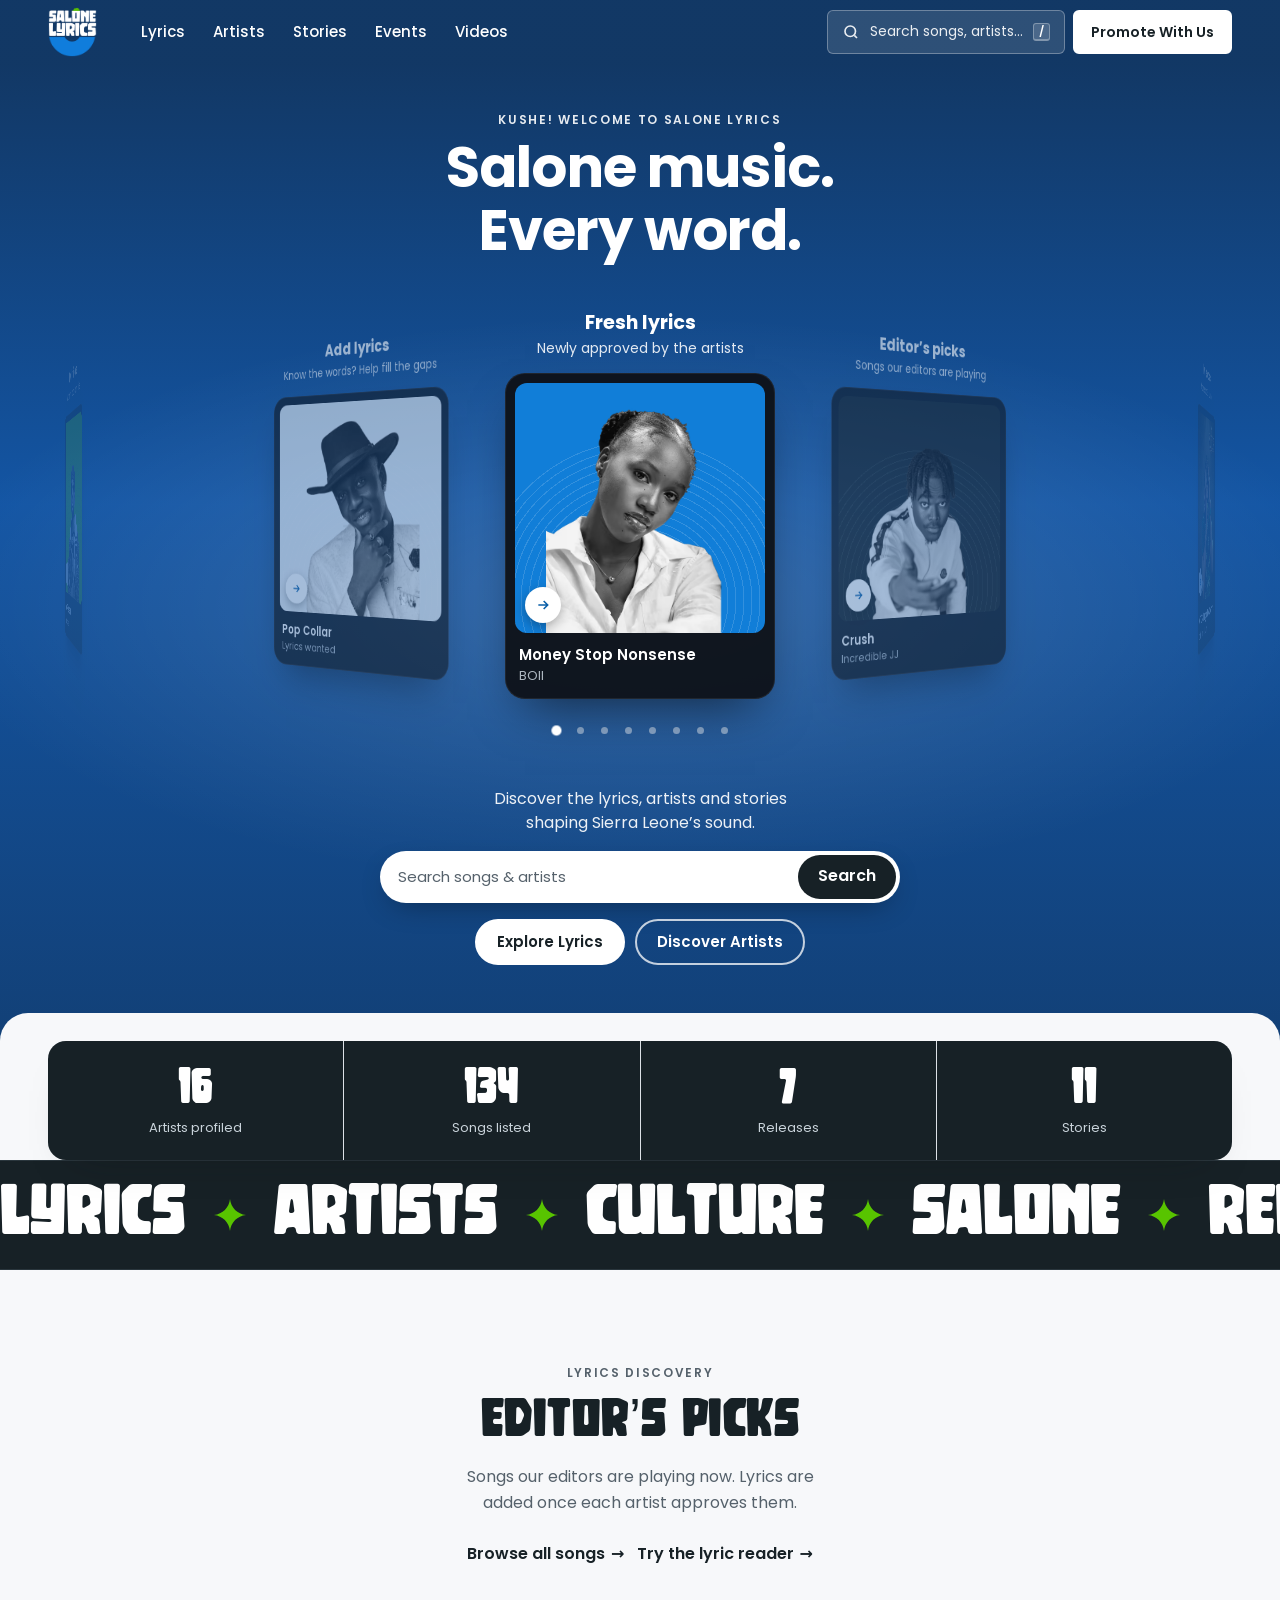
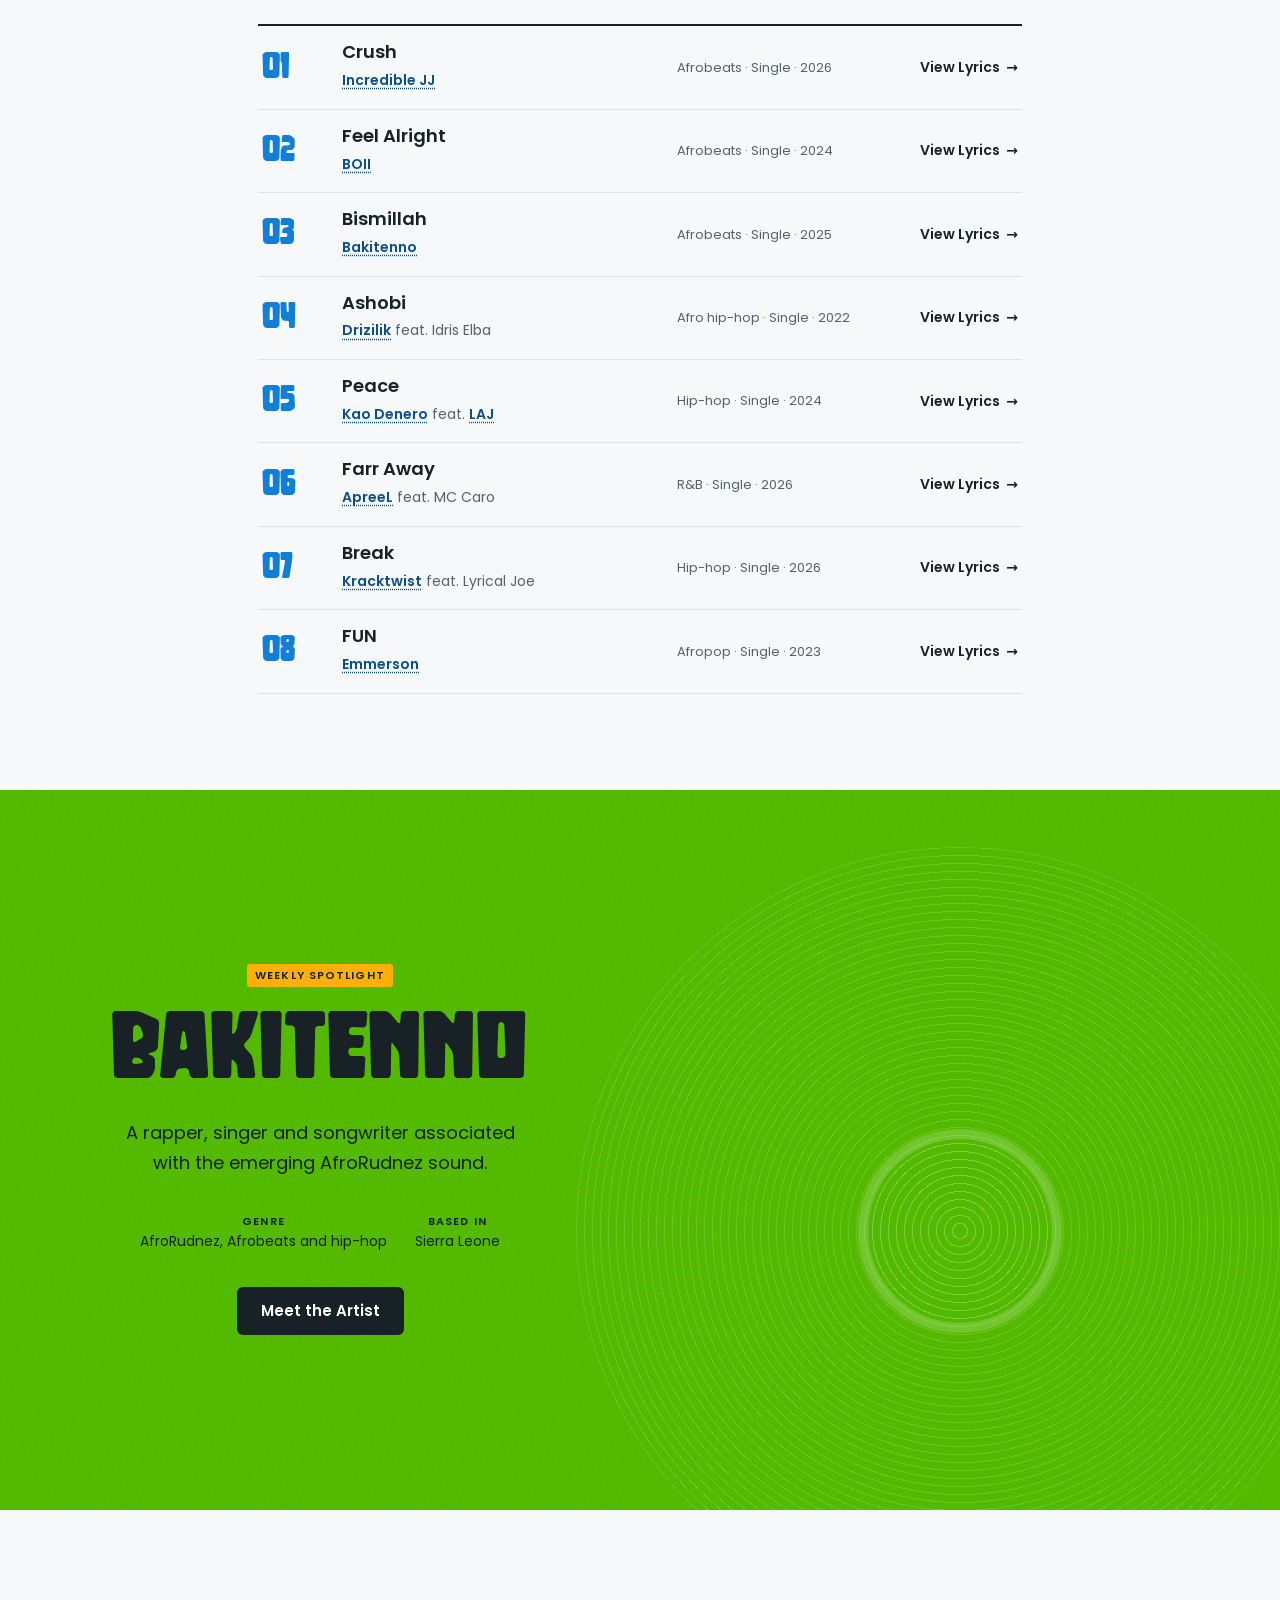
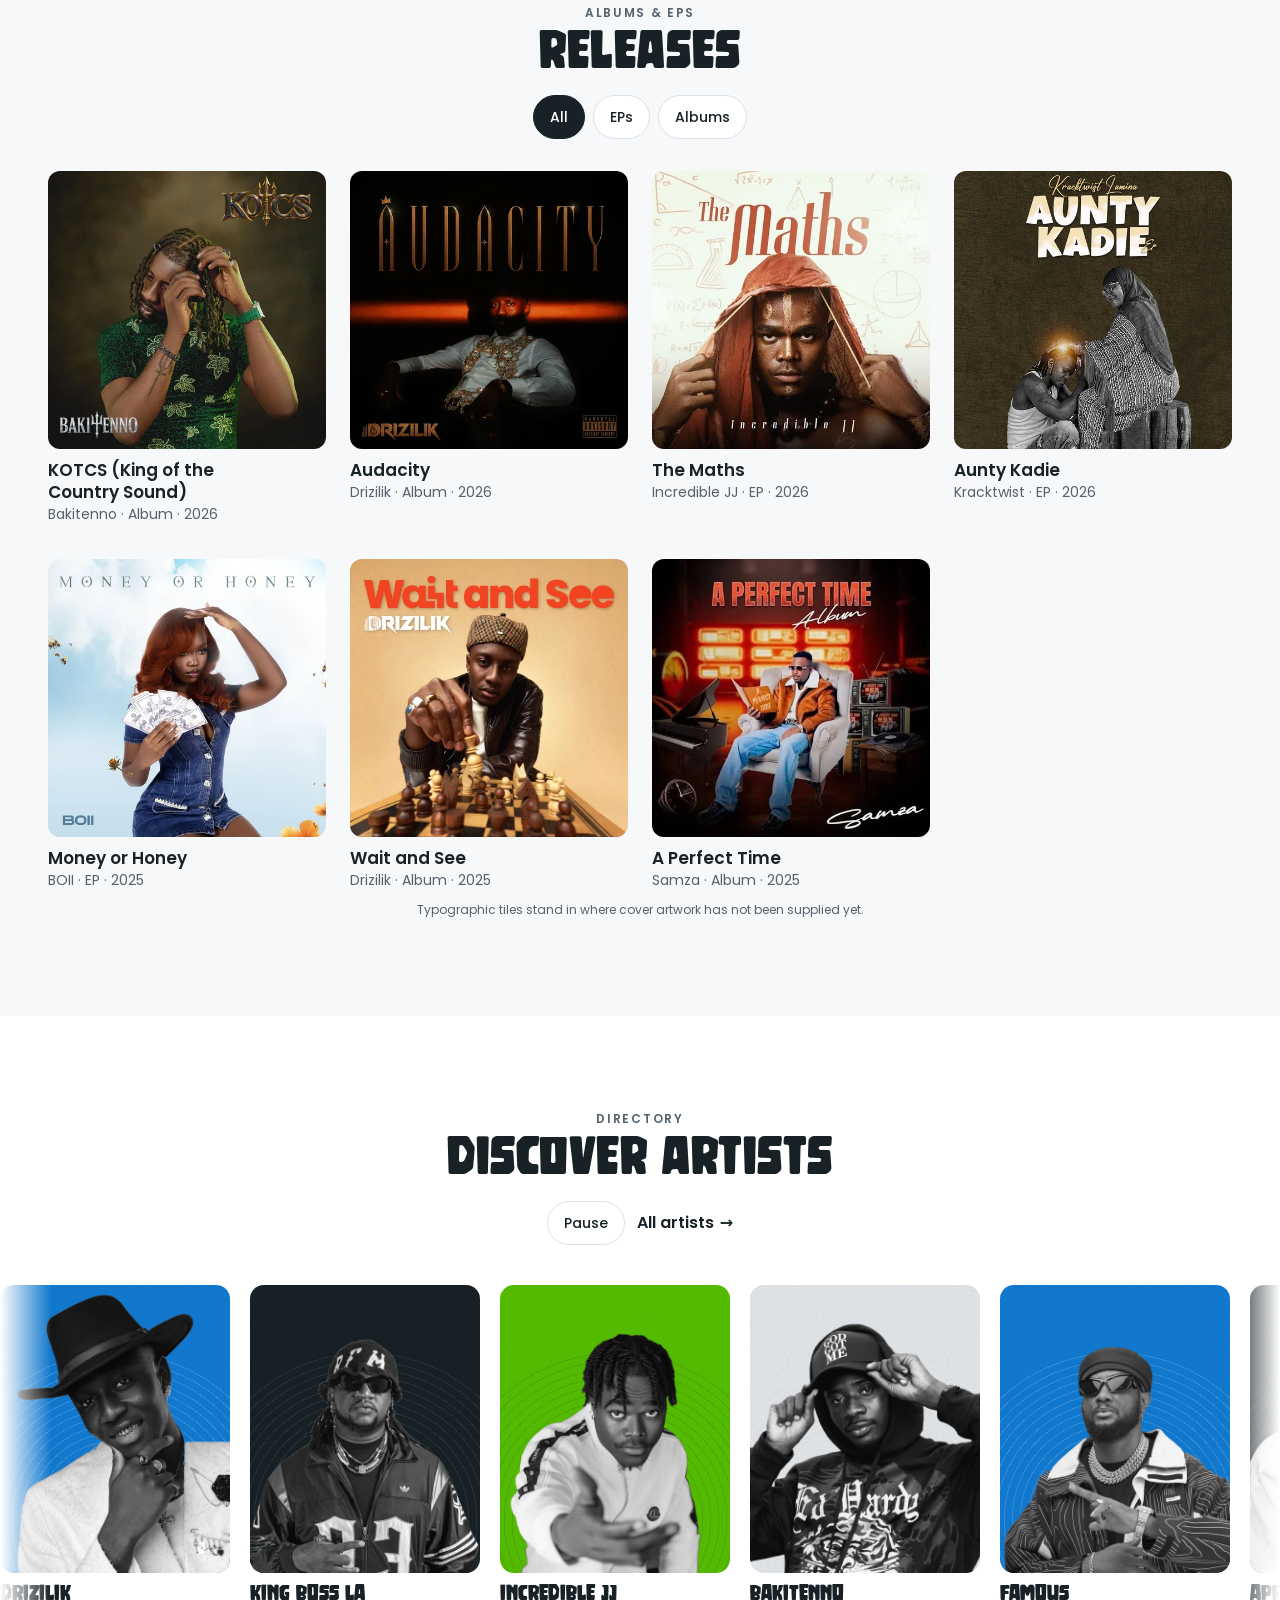
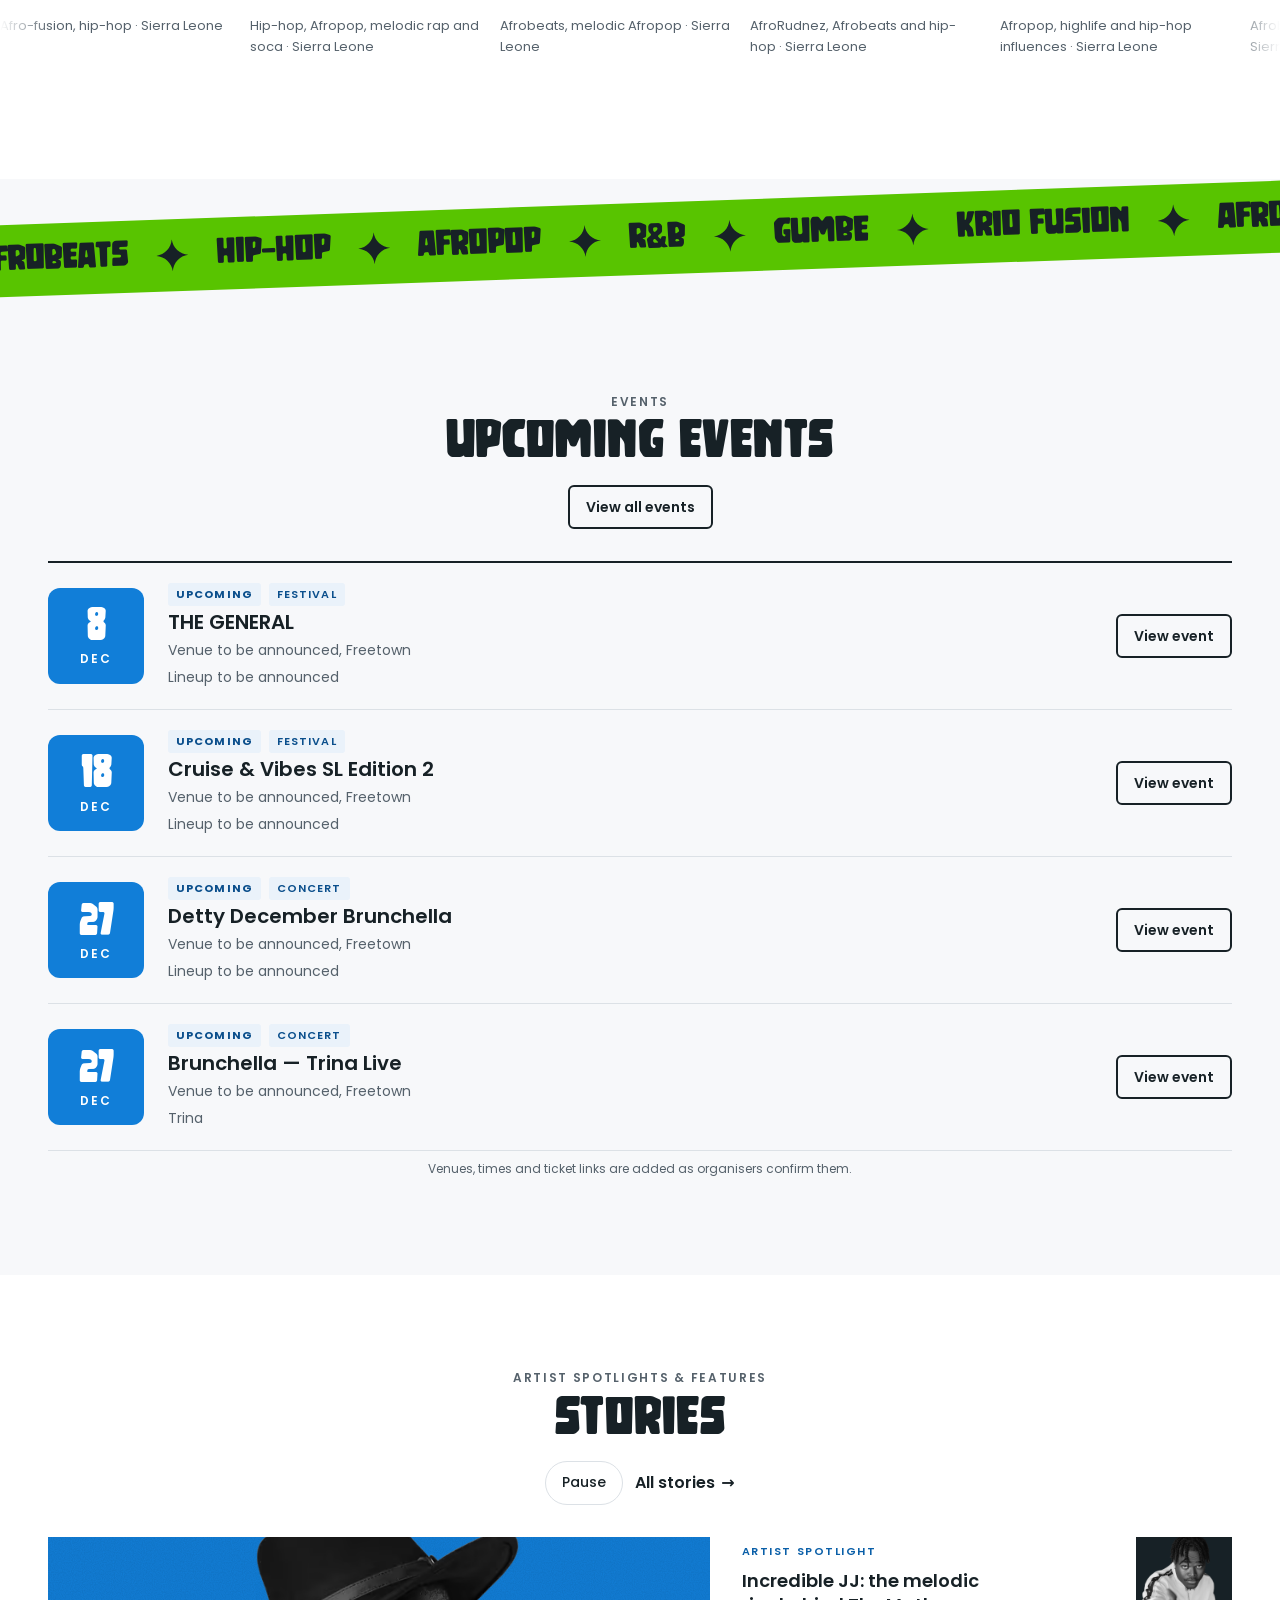
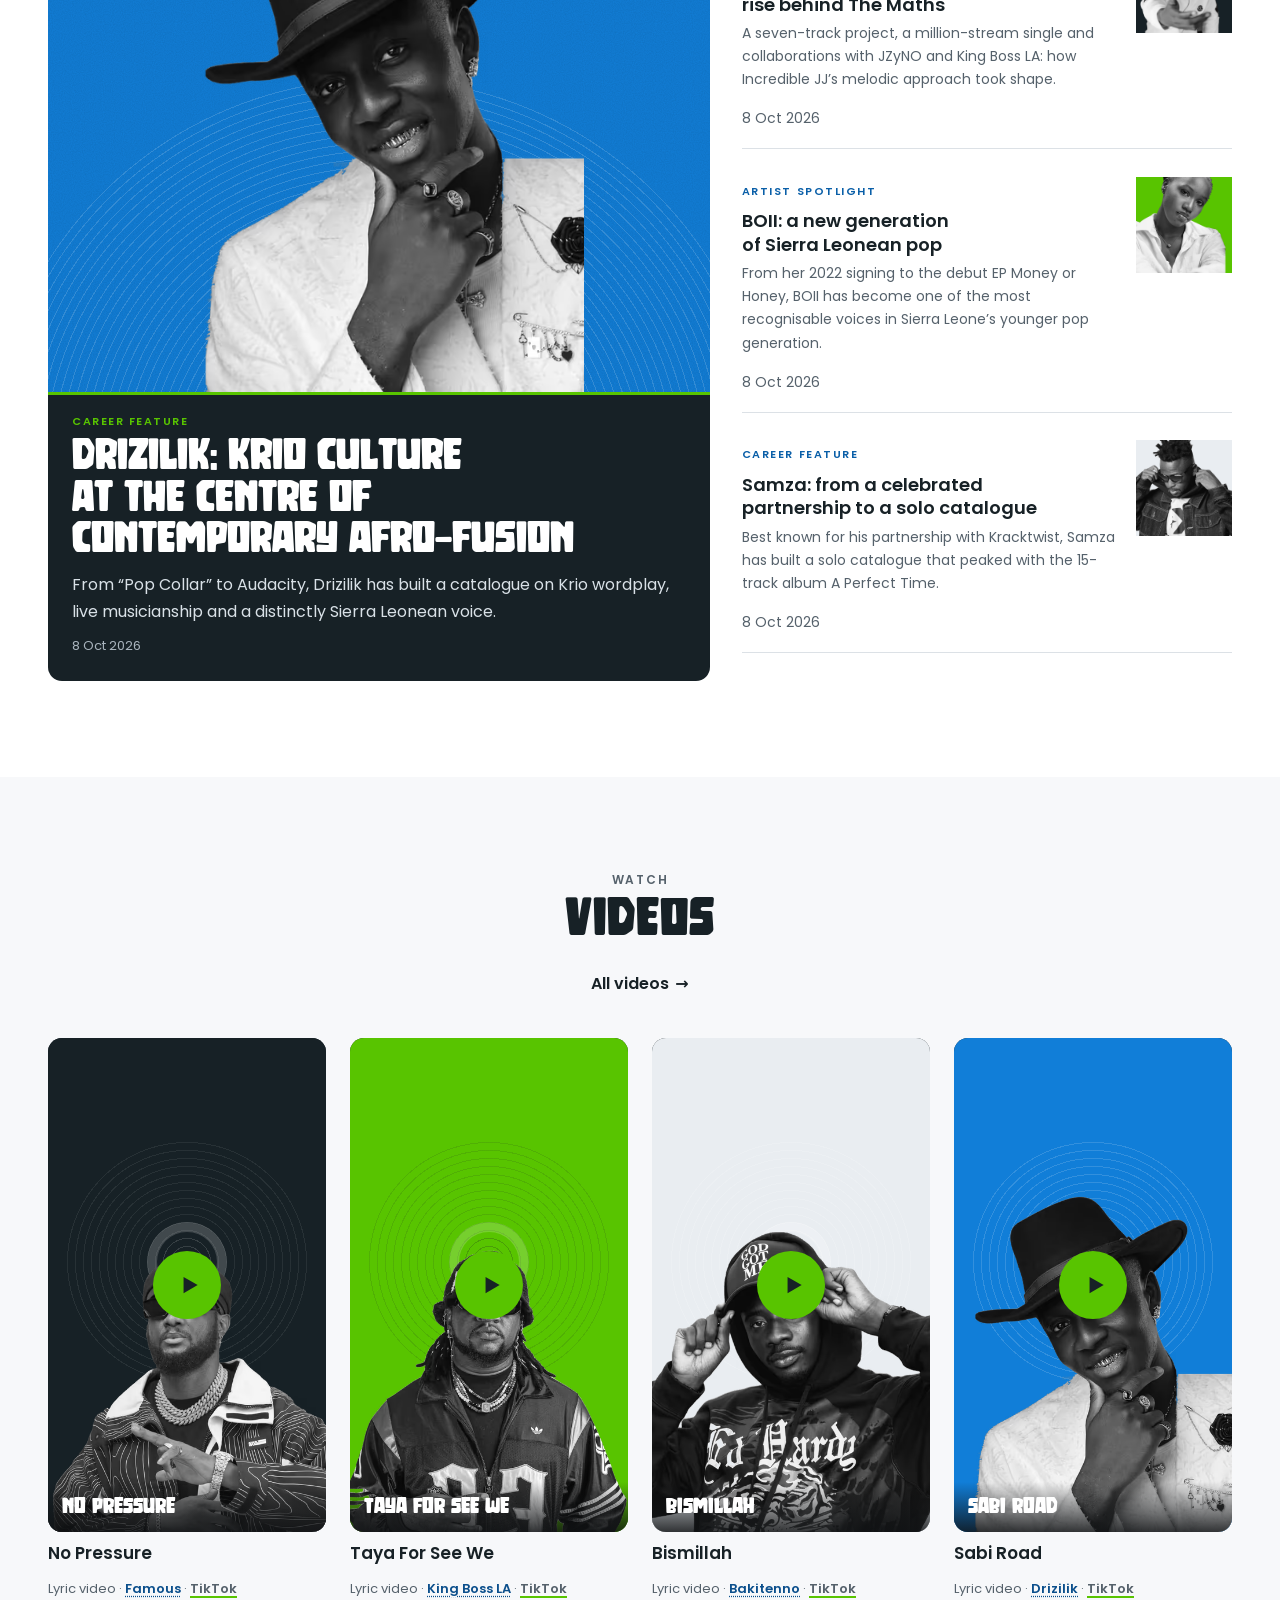
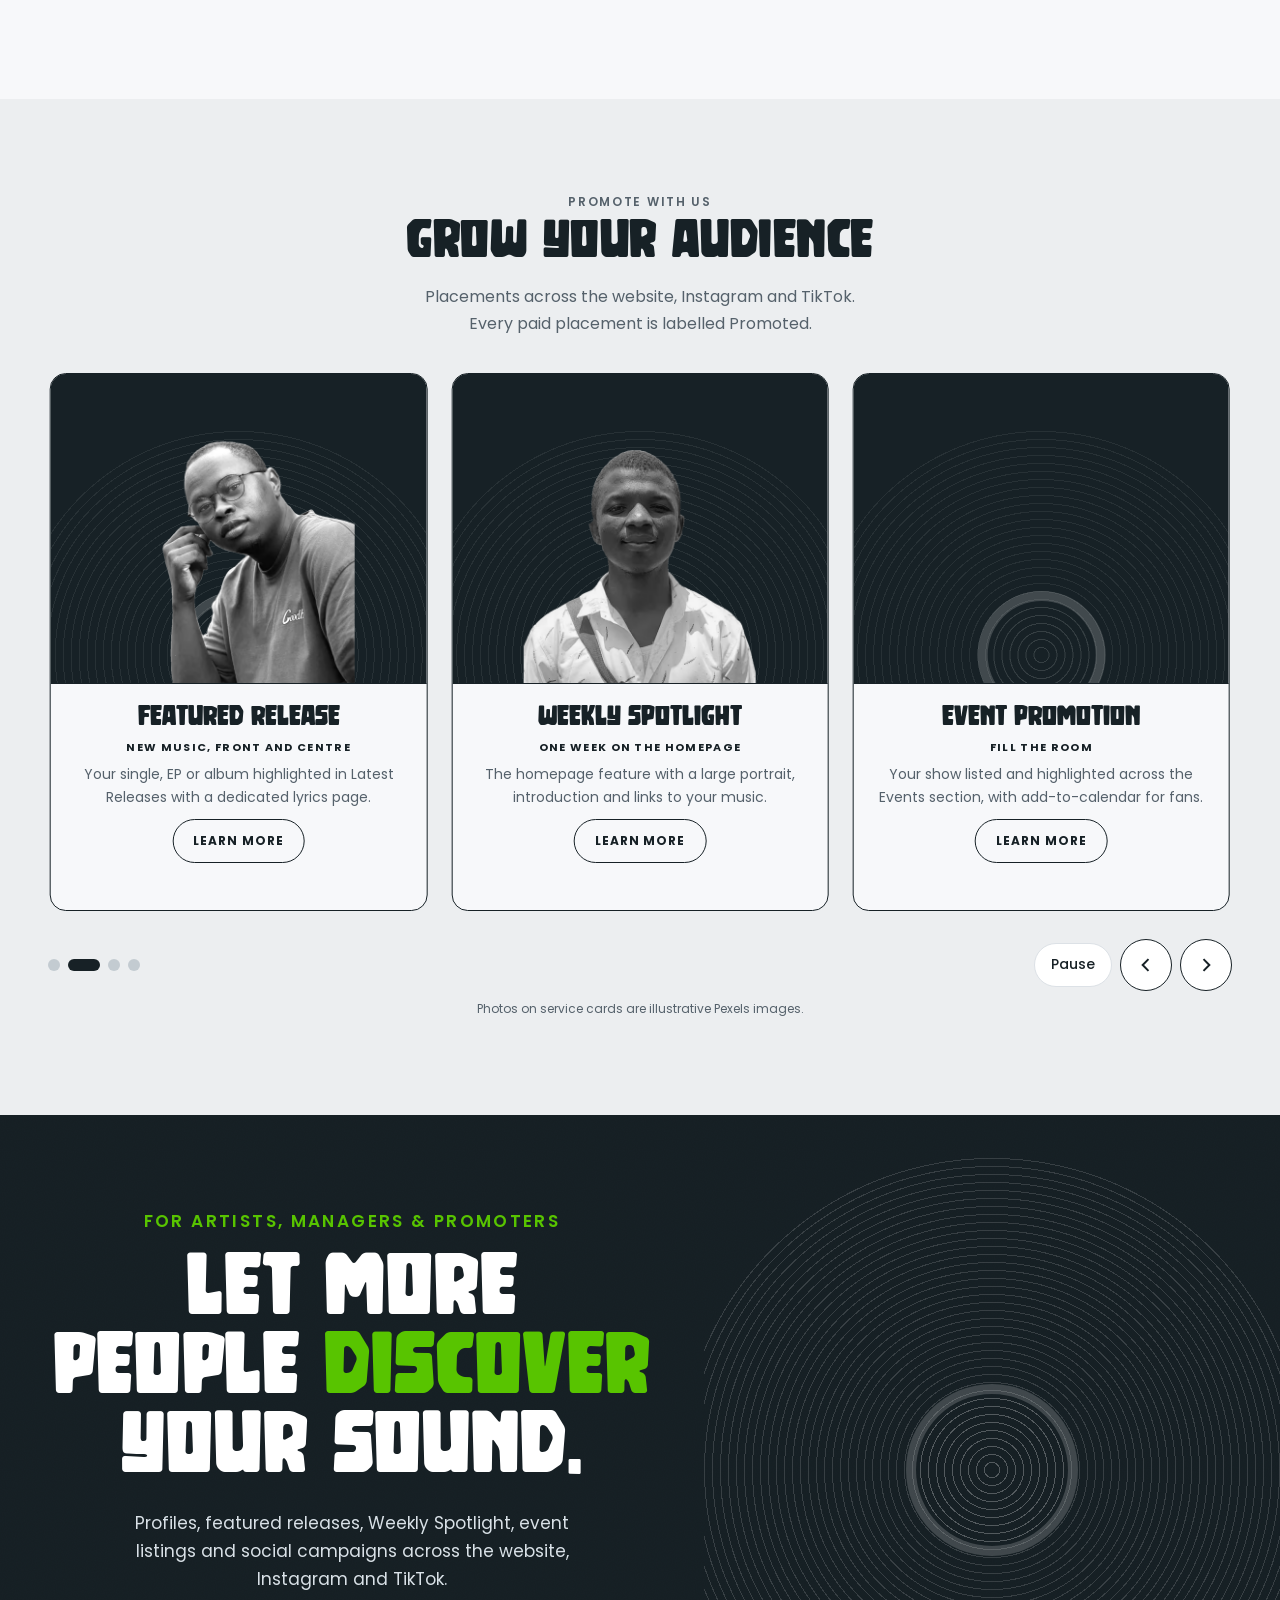
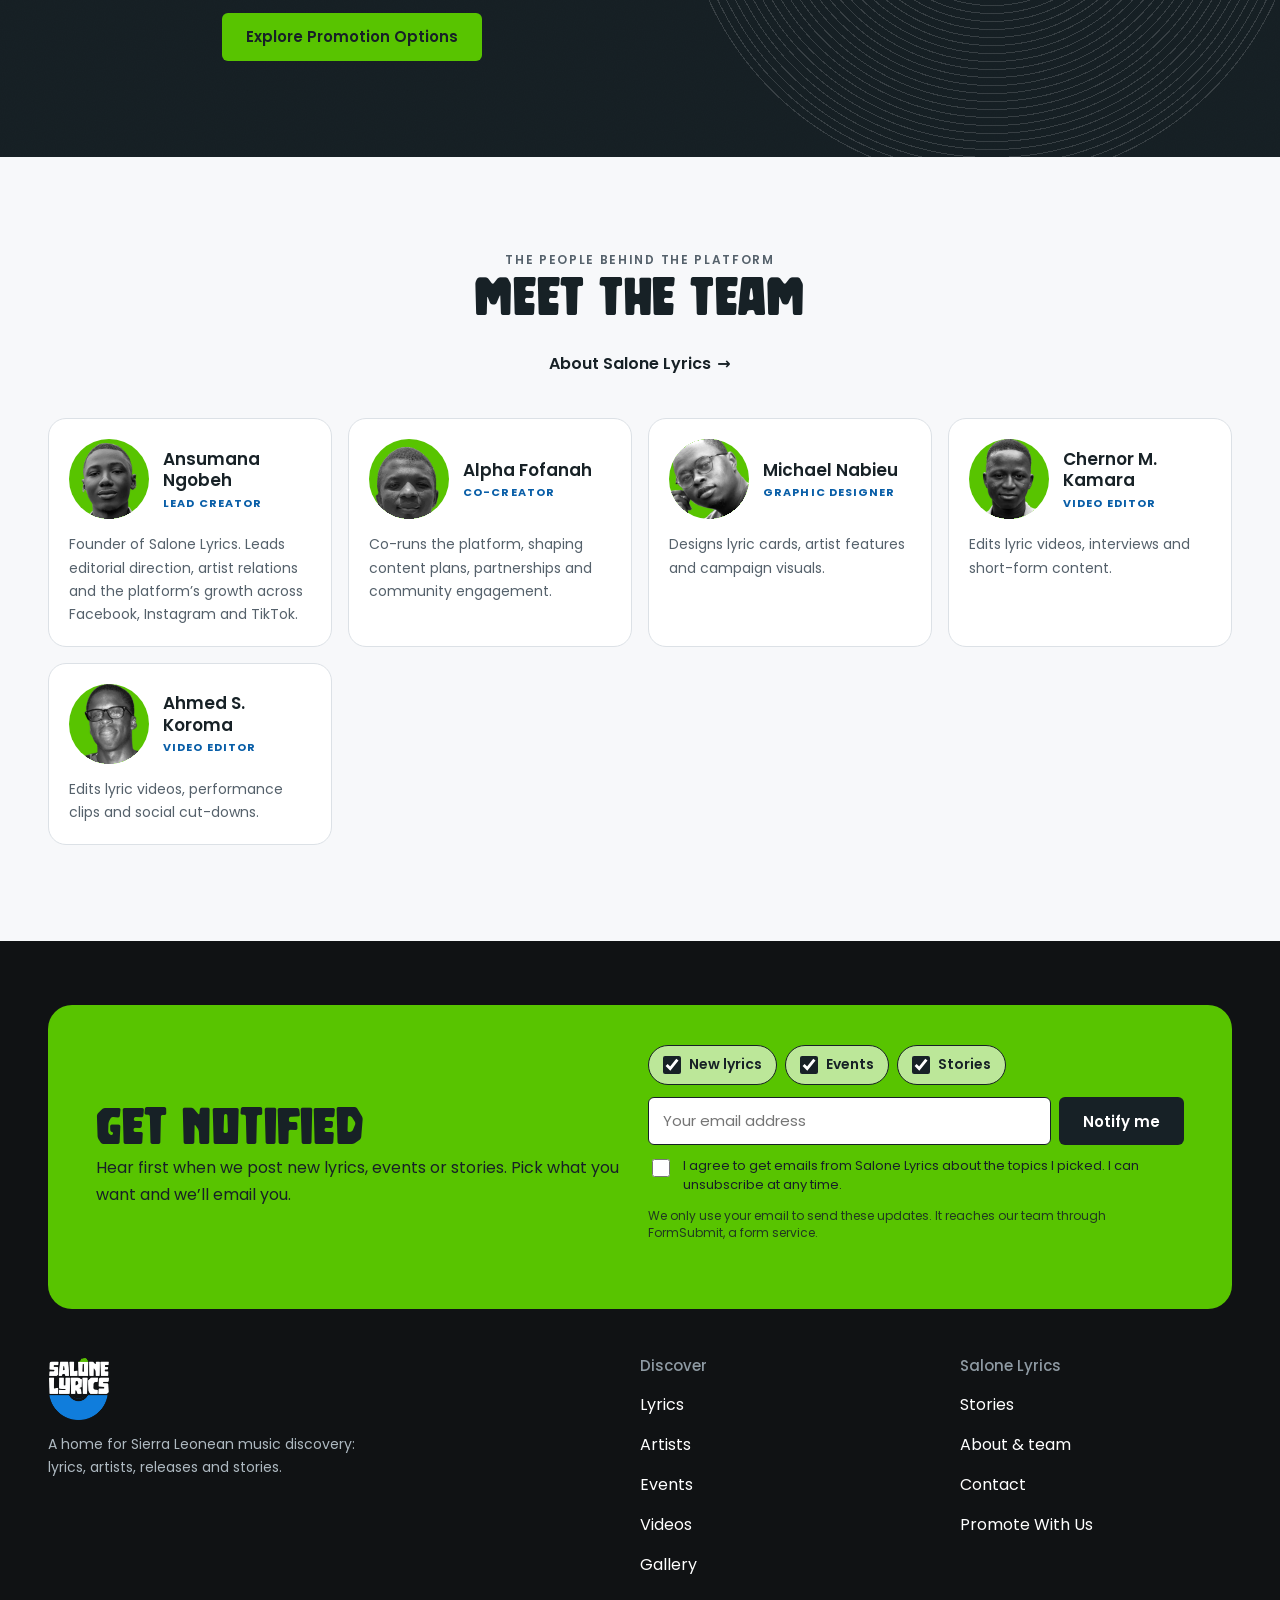
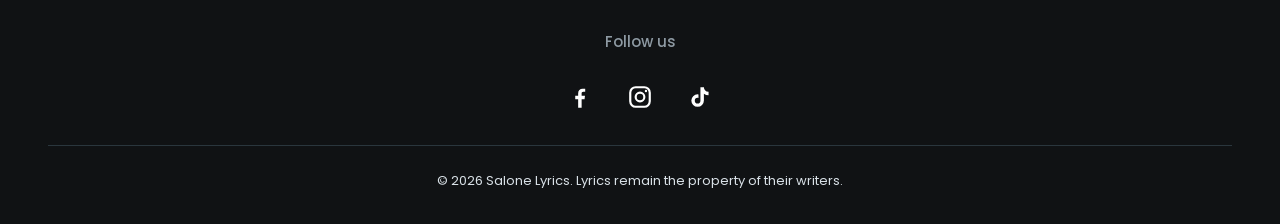
==== index.html @ e84c64c9 "﻿Add Bakitenno's KOTCS album, fix auto-scroll, add notification sign-up - KOTCS (King of the Country" ====
<!doctype html>
<html lang="en">
<head>
<meta charset="utf-8">
<meta name="viewport" content="width=device-width,initial-scale=1,viewport-fit=cover">
<title>Salone Lyrics</title>
<meta name="description" content="Salone Lyrics: lyrics, artists, releases, events and stories from Sierra Leone's music scene.">
<link rel="icon" href="assets/logo/favicon.png">
<link rel="preconnect" href="https://fonts.googleapis.com">
<link rel="preconnect" href="https://fonts.gstatic.com" crossorigin>
<link rel="stylesheet" href="https://fonts.googleapis.com/css2?family=Poppins:ital,wght@0,400;0,500;0,600;0,700;1,400&display=swap">
<style>
@font-face{font-family:"Blackhood";src:url([data-uri]) format("woff2");font-weight:400;font-style:normal;font-display:swap}
/* Layout concept: a music magazine pressed onto vinyl — Blackhood headlines, monochrome cutouts on
   blue / green / charcoal panels with record-groove circles, quiet off-white reading surfaces. */
:root{
  --blue:#117ED8; --blue-deep:#0A5FA8; --blue-ink:#0B4F8C;
  --green:#58C400; --green-deep:#3E8C00;
  --charcoal:#172126; --night:#101214; --ink:#172126;
  --paper:#F7F8FA; --white:#FFFFFF; --amber:#FFB000;
  --line:#DCE1E6; --muted:#55616B; --muted-dark:#A9B4BD; --tint:#EAF2FA;
  --danger:#C42B1C; --ok:#2C7A00;
  --f-display:"Blackhood","Arial Black","Helvetica Neue",Impact,sans-serif;
  --f-body:"Poppins",system-ui,-apple-system,"Segoe UI",Roboto,sans-serif;
  --s1:4px;--s2:8px;--s3:12px;--s4:16px;--s5:24px;--s6:32px;--s7:48px;--s8:64px;--s9:96px;
  --gut:20px; --max:1280px; --radius:6px;
  --ease:cubic-bezier(.2,.7,.2,1); --t:200ms;
  color-scheme:light;
}
@media (min-width:768px){:root{--gut:32px}}
@media (min-width:1024px){:root{--gut:48px}}

*,*::before,*::after{box-sizing:border-box}
html{scroll-behavior:smooth;-webkit-text-size-adjust:100%}
@media (prefers-reduced-motion:reduce){html{scroll-behavior:auto}*,*::before,*::after{transition-duration:1ms!important;animation-duration:1ms!important;animation-iteration-count:1!important}}
body{margin:0;background:var(--paper);color:var(--ink);font:400 16px/1.65 var(--f-body);overflow-x:hidden}
body.locked{overflow:hidden}
img{max-width:100%;display:block}
a{color:inherit}
button,input,select,textarea{font:inherit;color:inherit}
:focus-visible{outline:3px solid var(--amber);outline-offset:2px;border-radius:2px}
.skip{position:absolute;left:-999px;top:8px;z-index:200;background:var(--charcoal);color:#fff;padding:12px 16px}
.skip:focus{left:8px}
.sr{position:absolute!important;width:1px;height:1px;overflow:hidden;clip:rect(0 0 0 0);white-space:nowrap}
.wrap{max-width:var(--max);margin-inline:auto;padding-inline:var(--gut)}
.display{font-family:var(--f-display);font-weight:400;font-synthesis:none;letter-spacing:.01em;line-height:.95;text-transform:uppercase;text-wrap:balance;margin:0}
h1,h2,h3,h4{margin:0;text-wrap:balance}
p{margin:0}
.eyebrow{font:600 12px/1.2 var(--f-body);letter-spacing:.14em;text-transform:uppercase}
.muted{color:var(--muted)}
.tnum{font-variant-numeric:tabular-nums}

/* ---------- Buttons ---------- */
.btn{display:inline-flex;align-items:center;justify-content:center;gap:8px;min-height:48px;padding:12px 22px;border-radius:var(--radius);border:2px solid transparent;font:600 15px/1 var(--f-body);text-decoration:none;cursor:pointer;transition:background var(--t) var(--ease),color var(--t) var(--ease),transform var(--t) var(--ease),border-color var(--t);white-space:nowrap}
.btn:hover{transform:translateY(-2px)}
.btn:active{transform:none}
.btn-primary{background:var(--charcoal);color:#fff}
.btn-primary:hover{background:var(--blue-deep)}
.btn-blue{background:var(--blue-deep);color:#fff}
.btn-blue:hover{background:var(--charcoal)}
.btn-green{background:var(--green);color:var(--charcoal)}
.btn-green:hover{background:#6BDA0C}
.btn-ghost{border-color:currentColor;background:transparent}
.btn-ghost:hover{background:var(--charcoal);color:#fff;border-color:var(--charcoal)}
.on-dark .btn-ghost:hover{background:#fff;color:var(--charcoal);border-color:#fff}
.btn-sm{min-height:44px;padding:8px 16px;font-size:14px}
.btn[disabled],.btn[aria-disabled="true"]{opacity:.5;cursor:not-allowed;transform:none}
.link{font-weight:600;text-decoration:underline;text-underline-offset:3px;text-decoration-thickness:2px;text-decoration-color:var(--green)}
.link:hover{text-decoration-color:currentColor}
.arrow-link{display:inline-flex;align-items:center;gap:6px;font-weight:600;text-decoration:none;min-height:44px}
.arrow-link::after{content:"\2192";transition:transform var(--t) var(--ease)}
.arrow-link:hover::after{transform:translateX(4px)}

/* ---------- Badges ---------- */
.tag{display:inline-flex;align-items:center;gap:6px;font:600 11px/1 var(--f-body);letter-spacing:.1em;text-transform:uppercase;padding:6px 8px;border-radius:3px;background:var(--tint);color:var(--blue-ink)}
.tag-example{background:transparent;border:1px dashed currentColor;color:var(--muted)}
.on-dark .tag-example{color:var(--muted-dark)}
.tag-promoted{background:var(--amber);color:var(--charcoal)}
.tag-amber{background:var(--amber);color:var(--charcoal)}
.tag-green{background:var(--green);color:var(--charcoal)}
.status{display:inline-flex;font:700 11px/1 var(--f-body);letter-spacing:.1em;text-transform:uppercase;padding:6px 8px;border-radius:3px}
.status-upcoming{background:var(--tint);color:var(--blue-ink)}
.status-sold-out{background:var(--charcoal);color:#fff}
.status-postponed{background:var(--amber);color:var(--charcoal)}
.status-cancelled{background:#FBE3E0;color:var(--danger);text-decoration:line-through}
.status-completed{background:var(--line);color:var(--muted)}

/* ---------- Demo notice ---------- */
.demo-bar{background:var(--night);color:#D9E1E7;font-size:13px;line-height:1.4}
.demo-bar .wrap{display:flex;gap:12px;align-items:center;justify-content:space-between;padding-block:8px}
.demo-bar a{color:#fff}
.demo-bar nav{display:none;gap:20px}
.demo-bar nav a{text-decoration:none;font-weight:500}
.demo-bar nav a:hover{text-decoration:underline}
@media (min-width:1024px){.demo-bar nav{display:flex}}

/* ---------- Header ---------- */
.site-header{position:sticky;top:env(safe-area-inset-top,0px);z-index:50;background:var(--paper);border-bottom:1px solid transparent;transition:border-color var(--t),box-shadow var(--t)}
.site-header.scrolled{border-bottom-color:var(--line);box-shadow:0 6px 20px -16px rgba(16,18,20,.5)}
.hdr{display:flex;align-items:center;gap:16px;height:64px}
.brand{display:flex;align-items:center;text-decoration:none;flex:none}
.brand img{height:50px;width:auto}
.mainnav{display:none;margin-left:16px}
.mainnav ul{display:flex;gap:4px;list-style:none;margin:0;padding:0}
.mainnav a{display:flex;align-items:center;min-height:44px;padding:0 12px;font-weight:500;font-size:15px;text-decoration:none;border-radius:4px;position:relative}
.mainnav a::after{content:"";position:absolute;left:12px;right:12px;bottom:6px;height:3px;background:var(--green);transform:scaleX(0);transform-origin:left;transition:transform var(--t) var(--ease)}
.mainnav a:hover::after,.mainnav a[aria-current="page"]::after{transform:scaleX(1)}
.hdr-actions{margin-left:auto;display:flex;align-items:center;gap:8px}
.icon-btn{width:48px;height:48px;display:inline-grid;place-items:center;border-radius:var(--radius);border:0;background:transparent;cursor:pointer;transition:background var(--t)}
.icon-btn:hover{background:var(--tint)}
.icon-btn svg{width:22px;height:22px}
.search-trigger{display:none;align-items:center;gap:10px;height:44px;padding:0 14px;border:1.5px solid var(--line);border-radius:var(--radius);background:#fff;color:var(--muted);cursor:pointer;font-size:14px;min-width:220px;transition:border-color var(--t)}
.search-trigger:hover{border-color:var(--charcoal)}
.search-trigger svg{width:18px;height:18px}
.promote-btn{display:none}
@media (min-width:1100px){.mainnav{display:block}.menu-btn{display:none}.search-trigger{display:inline-flex}.search-icon{display:none}.promote-btn{display:inline-flex}}
@media (min-width:600px) and (max-width:1099px){.promote-btn{display:inline-flex}}

/* ---------- Drawer ---------- */
.drawer{position:fixed;inset:0;z-index:100;display:flex;justify-content:flex-end}
.drawer[hidden]{display:none}
.drawer-scrim{position:absolute;inset:0;background:rgba(16,18,20,.6);animation:fade var(--t) var(--ease)}
.drawer-panel{position:relative;width:min(380px,92vw);height:100%;background:var(--charcoal);color:#fff;padding:calc(env(safe-area-inset-top,0px) + 16px) 24px calc(env(safe-area-inset-bottom,0px) + 24px);overflow-y:auto;display:flex;flex-direction:column;gap:24px;animation:slidein 220ms var(--ease)}
.drawer-top{display:flex;justify-content:space-between;align-items:center}
.drawer-top img{height:56px;width:auto}
.drawer .icon-btn{color:#fff}
.drawer .icon-btn:hover{background:rgba(255,255,255,.1)}
.drawer-nav{list-style:none;margin:0;padding:0;display:grid}
.drawer-nav a{display:flex;align-items:center;justify-content:space-between;min-height:56px;font:400 30px/1 var(--f-display);text-transform:uppercase;text-decoration:none;border-bottom:1px solid rgba(255,255,255,.12)}
.drawer-nav a:hover{color:var(--green)}
.drawer-sec{display:flex;flex-wrap:wrap;gap:4px 20px}
.drawer-sec a{min-height:44px;display:inline-flex;align-items:center;color:#D9E1E7;text-decoration:none}
@keyframes slidein{from{transform:translateX(24px);opacity:.4}to{transform:none;opacity:1}}
@keyframes fade{from{opacity:0}to{opacity:1}}

/* ---------- Cutout imagery ---------- */
.panel{position:relative;overflow:hidden;isolation:isolate}
.panel-blue{background:var(--blue)}
.panel-green{background:var(--green)}
.panel-charcoal{background:var(--charcoal)}
.panel-paper{background:#E9EDF1}
.grain::before{content:"";position:absolute;inset:0;z-index:-1;opacity:.18;mix-blend-mode:multiply;background-image:url("data:image/svg+xml,%3Csvg xmlns='http://www.w3.org/2000/svg' width='160' height='160'%3E%3Cfilter id='n'%3E%3CfeTurbulence type='fractalNoise' baseFrequency='.9' numOctaves='2' stitchTiles='stitch'/%3E%3CfeColorMatrix values='0 0 0 0 0 0 0 0 0 0 0 0 0 0 0 0 0 0 .55 0'/%3E%3C/filter%3E%3Crect width='100%25' height='100%25' filter='url(%23n)'/%3E%3C/svg%3E")}
.grooves{position:absolute;z-index:-1;aspect-ratio:1;border-radius:50%;background:repeating-radial-gradient(circle at center,rgba(255,255,255,.0) 0 7px,rgba(255,255,255,.14) 7px 8px);}
.grooves::after{content:"";position:absolute;inset:38%;border-radius:50%;background:inherit;box-shadow:0 0 0 10px rgba(255,255,255,.18)}
.panel-charcoal .grooves{background:repeating-radial-gradient(circle at center,transparent 0 7px,rgba(255,255,255,.07) 7px 8px)}
.panel-green .grooves{background:repeating-radial-gradient(circle at center,transparent 0 7px,rgba(23,33,38,.12) 7px 8px)}
.cut{position:relative;width:100%;height:auto}
.cut-shadow{filter:drop-shadow(10px 10px 0 rgba(16,18,20,.22))}
.cut-outline{filter:drop-shadow(0 0 0 #fff) drop-shadow(3px 0 0 var(--green)) drop-shadow(-3px 0 0 var(--green)) drop-shadow(0 3px 0 var(--green)) drop-shadow(0 -3px 0 var(--green))}
.credit{font-size:11px;line-height:1.3;color:var(--muted)}
.credit a{color:inherit}
.on-dark .credit{color:var(--muted-dark)}

/* type tile (no photo) */
.ttile{position:relative;display:flex;flex-direction:column;justify-content:space-between;aspect-ratio:1;padding:16px;overflow:hidden;isolation:isolate;max-width:100%}
.ttile .display{font-size:clamp(22px,3.2vw,34px);line-height:.92;word-break:break-word}
.ttile .meta{font:600 11px/1.2 var(--f-body);letter-spacing:.12em;text-transform:uppercase}
.ttile .disc{position:absolute;right:-30%;bottom:-30%;width:85%;aspect-ratio:1;border-radius:50%;z-index:-1;background:repeating-radial-gradient(circle,transparent 0 6px,rgba(0,0,0,.12) 6px 7px)}
.ttile.blue{background:var(--blue);color:#fff}
.ttile.green{background:var(--green);color:var(--charcoal)}
.ttile.charcoal{background:var(--charcoal);color:#fff}
.ttile.charcoal .disc,.ttile.blue .disc{background:repeating-radial-gradient(circle,transparent 0 6px,rgba(255,255,255,.12) 6px 7px)}
.ttile.amber{background:var(--amber);color:var(--charcoal)}

/* ---------- Sections ---------- */
.section{padding-block:var(--s8)}
@media (min-width:1024px){.section{padding-block:var(--s9)}}
.sec-head{display:flex;flex-wrap:wrap;align-items:flex-end;justify-content:space-between;gap:16px 24px;margin-bottom:var(--s6)}
.sec-title{font-size:clamp(30px,5.2vw,54px)}
.sec-head p{max-width:46ch}

/* ---------- Hero ---------- */
.hero{display:grid;grid-template-columns:minmax(0,1fr);background:var(--paper)}
.hero>*{min-width:0}
.hero-copy{padding:var(--s6) var(--gut) var(--s7);display:flex;flex-direction:column;gap:20px;justify-content:center}
.hero h1{font-size:clamp(40px,12.6vw,108px);line-height:.9}
.hero h1 span{display:block}
.hero h1 .accent{color:var(--blue)}
.hero-lede{font-size:18px;max-width:34ch}
.hero-actions{display:flex;flex-wrap:wrap;gap:12px}
.hero-search{display:flex;max-width:520px;border:2px solid var(--charcoal);border-radius:var(--radius);background:#fff;overflow:hidden}
.hero-search input{flex:1;min-width:0;border:0;padding:0 16px;height:52px;background:transparent;font-size:15px}
.hero-search input:focus{outline:none}
.hero-search:focus-within{outline:3px solid var(--amber);outline-offset:2px}
.hero-search button{border:0;background:var(--charcoal);color:#fff;padding:0 18px;font-weight:600;cursor:pointer}
.hero-art{min-height:420px;display:flex;align-items:flex-end;justify-content:center}
.hero-art .grooves{width:115%;left:-5%;bottom:-48%}
.hero-art picture{width:min(78%,520px);margin-top:32px}
.hero-art .credit{position:absolute;right:12px;bottom:10px;color:rgba(255,255,255,.85);background:rgba(16,18,20,.55);padding:4px 8px;border-radius:3px}
.hero-art .credit a{color:#fff}
.hero-sticker{position:absolute;left:16px;bottom:48px;background:var(--green);color:var(--charcoal);font:400 18px/1 var(--f-display);text-transform:uppercase;padding:10px 12px;transform:rotate(-4deg)}
@media (min-width:900px){
  .hero{grid-template-columns:minmax(0,1.05fr) minmax(0,.95fr);min-height:620px}
  .hero-copy{padding:var(--s8) var(--s7) var(--s8) max(var(--gut),calc((100vw - var(--max))/2 + var(--gut)))}
  .hero-art{min-height:0}
  .hero-art picture{width:min(86%,560px)}
}

/* ---------- Ticker ---------- */
.strip{background:var(--charcoal);color:#fff;overflow:hidden}
.strip .wrap{display:flex;gap:28px;align-items:center;min-height:56px;flex-wrap:wrap;padding-block:12px}
.strip strong{font:400 20px/1 var(--f-display);text-transform:uppercase;color:var(--green)}
.strip span{font-size:14px;color:#D9E1E7}

/* ---------- Numbered song list ---------- */
.songlist{list-style:none;margin:0;padding:0;border-top:2px solid var(--charcoal)}
.songlist li{border-bottom:1px solid var(--line)}
.songrow{display:grid;grid-template-columns:48px minmax(0,1fr) auto;align-items:center;gap:12px 16px;padding:14px 4px;text-decoration:none;transition:background var(--t)}
a.songrow:hover{background:#fff}
.songrow .num{font:400 30px/1 var(--f-display);color:var(--blue)}
.songrow .t{font-weight:600;font-size:18px;line-height:1.25}
.songrow .a{font-size:14px;color:var(--muted)}
.songrow .meta{display:none;font-size:13px;color:var(--muted)}
.songrow .go{font-size:14px;font-weight:600;display:inline-flex;align-items:center;gap:6px;white-space:nowrap}
.songrow .go::after{content:"\2192";transition:transform var(--t)}
a.songrow:hover .go::after{transform:translateX(4px)}
@media (min-width:768px){.songrow{grid-template-columns:64px minmax(0,1.4fr) minmax(0,1fr) auto}.songrow .meta{display:block}.songrow .num{font-size:38px}}
.picks-grid{display:grid;gap:var(--s6)}
@media (min-width:1024px){.picks-grid{grid-template-columns:minmax(0,1fr) minmax(0,1fr);gap:var(--s7)}}

/* ---------- Spotlight ---------- */
.spotlight{display:grid;background:var(--green);color:var(--charcoal);overflow:hidden;position:relative;isolation:isolate}
.spot-art{position:relative;min-height:380px;display:flex;align-items:flex-end;justify-content:center;isolation:isolate}
.spot-art .grooves{width:120%;left:-10%;top:8%}
.spot-art picture{width:min(88%,560px)}
.spot-copy{padding:var(--s7) var(--gut);display:flex;flex-direction:column;gap:20px;justify-content:center}
.spot-name{font-size:clamp(44px,8vw,96px)}
.spot-label{display:flex;flex-wrap:wrap;gap:8px}
.spot-copy .lede{font-size:18px;max-width:38ch}
.spot-facts{display:flex;flex-wrap:wrap;gap:8px 28px;font-size:14px}
.spot-facts dt{font-weight:600;text-transform:uppercase;letter-spacing:.1em;font-size:11px}
.spot-facts dd{margin:0}
@media (min-width:900px){.spotlight{grid-template-columns:minmax(0,1fr) minmax(0,1fr)}.spot-art{order:2;min-height:560px}.spot-copy{padding:var(--s8) var(--s7) var(--s8) max(var(--gut),calc((100vw - var(--max))/2 + var(--gut)))}}

/* ---------- Filters / chips ---------- */
.chips{display:flex;flex-wrap:wrap;gap:8px}
.chip{min-height:44px;padding:0 16px;border-radius:999px;border:1.5px solid var(--line);background:#fff;font-weight:500;font-size:14px;cursor:pointer;transition:background var(--t),border-color var(--t),color var(--t)}
.chip:hover{border-color:var(--charcoal)}
.chip[aria-pressed="true"],.chip[aria-selected="true"]{background:var(--charcoal);color:#fff;border-color:var(--charcoal)}
.on-dark .chip{background:transparent;color:#fff;border-color:rgba(255,255,255,.3)}
.on-dark .chip[aria-pressed="true"]{background:#fff;color:var(--charcoal)}
.filterbar{display:flex;flex-wrap:wrap;gap:12px 16px;align-items:center;margin-bottom:var(--s5)}
.field-inline{display:flex;flex-direction:column;gap:4px;font-size:12px;font-weight:600;letter-spacing:.08em;text-transform:uppercase;color:var(--muted)}
.select,.input{min-height:48px;padding:0 14px;border:1.5px solid var(--line);border-radius:var(--radius);background:#fff;font-size:15px;color:var(--ink);text-transform:none;letter-spacing:0;font-weight:400}
.select{padding-right:36px;appearance:none;background-image:url("data:image/svg+xml,%3Csvg xmlns='http://www.w3.org/2000/svg' width='12' height='8'%3E%3Cpath d='M1 1l5 5 5-5' fill='none' stroke='%23172126' stroke-width='2'/%3E%3C/svg%3E");background-repeat:no-repeat;background-position:right 14px center}
.input:focus,.select:focus,textarea.input:focus{border-color:var(--blue-deep);outline:3px solid rgba(17,126,216,.25);outline-offset:0}
textarea.input{padding:12px 14px;min-height:120px;resize:vertical;line-height:1.5}
.count{font-size:14px;color:var(--muted)}

/* ---------- Release grid ---------- */
.rel-grid{display:grid;grid-template-columns:repeat(2,minmax(0,1fr));gap:24px 16px}
@media (min-width:768px){.rel-grid{grid-template-columns:repeat(3,minmax(0,1fr))}}
@media (min-width:1200px){.rel-grid{grid-template-columns:repeat(4,minmax(0,1fr));gap:32px 24px}}
.rel{display:flex;flex-direction:column;gap:10px;text-decoration:none}
.rel .ttile{transition:transform var(--t) var(--ease),box-shadow var(--t)}
.rel:hover .ttile{transform:translateY(-3px);box-shadow:6px 6px 0 var(--charcoal)}
.rel h3{font-size:17px;font-weight:600;line-height:1.3}
.rel p{font-size:14px;color:var(--muted)}
.empty{padding:48px 24px;text-align:center;border:2px dashed var(--line);border-radius:var(--radius);display:grid;gap:12px;justify-items:center}
.empty .display{font-size:28px}

/* ---------- Artist strip ---------- */
.artist-rail-wrap{position:relative}
.artist-rail{display:grid;grid-auto-flow:column;grid-auto-columns:minmax(200px,42%);gap:16px;overflow-x:auto;scroll-snap-type:x mandatory;scrollbar-width:none;padding-bottom:4px}
.artist-rail::-webkit-scrollbar{display:none}
@media (min-width:768px){.artist-rail{grid-auto-columns:calc((100% - 48px)/4)}}
@media (min-width:1200px){.artist-rail{grid-auto-columns:calc((100% - 80px)/6)}}
.rail-ctrl{display:flex;gap:8px}
.rail-ctrl button{width:48px;height:48px;border-radius:50%;border:2px solid var(--charcoal);background:transparent;cursor:pointer;display:grid;place-items:center;transition:background var(--t),color var(--t)}
.rail-ctrl button:hover:not([disabled]){background:var(--charcoal);color:#fff}
.rail-ctrl button[disabled]{opacity:.3;cursor:default}
.acard{scroll-snap-align:start;text-decoration:none;display:flex;flex-direction:column;gap:10px}
.acard .portrait{aspect-ratio:4/5;display:flex;align-items:flex-end;justify-content:center;transition:transform var(--t) var(--ease)}
.acard:hover .portrait{transform:translateY(-3px)}
.acard .portrait picture{width:100%;height:100%}
.acard .portrait img{width:100%;height:100%;object-fit:cover}
.acard .grooves{width:150%;left:-25%;top:22%}
.acard h3{font:400 22px/1 var(--f-display);text-transform:uppercase}
.acard p{font-size:13px;color:var(--muted)}
.acard .row{display:flex;gap:6px;flex-wrap:wrap;align-items:center}

/* ---------- Events ---------- */
.evlist{list-style:none;margin:0;padding:0;border-top:2px solid var(--charcoal)}
.evrow{display:grid;grid-template-columns:76px minmax(0,1fr);gap:12px 20px;padding:20px 0;border-bottom:1px solid var(--line);align-items:center}
.evdate{display:flex;flex-direction:column;align-items:center;justify-content:center;background:var(--blue);color:#fff;aspect-ratio:1;border-radius:4px}
.evdate .d{font:400 38px/.9 var(--f-display)}
.evdate .m{font:600 12px/1 var(--f-body);letter-spacing:.14em;text-transform:uppercase;margin-top:4px}
.evrow.is-off .evdate{background:var(--line);color:var(--muted)}
.evrow.is-past .evdate{background:#C9D1D8;color:var(--charcoal)}
.evinfo{display:grid;gap:4px;min-width:0}
.evinfo h3{font-size:20px;font-weight:600;line-height:1.25}
.evinfo .where,.evinfo .who{font-size:14px;color:var(--muted)}
.ev-cta{grid-column:2}
@media (min-width:768px){.evrow{grid-template-columns:96px minmax(0,1fr) auto;gap:24px}.ev-cta{grid-column:auto}.evdate .d{font-size:48px}}
.view-toggle{display:inline-flex;border:1.5px solid var(--charcoal);border-radius:var(--radius);overflow:hidden}
.view-toggle button{min-height:44px;padding:0 16px;border:0;background:transparent;cursor:pointer;font-weight:600;font-size:14px}
.view-toggle button[aria-pressed="true"]{background:var(--charcoal);color:#fff}
.cal{border:1.5px solid var(--charcoal);border-radius:var(--radius);overflow:hidden;background:#fff}
.cal-head{display:flex;align-items:center;justify-content:space-between;padding:12px 16px;border-bottom:1.5px solid var(--charcoal)}
.cal-head h3{font:400 28px/1 var(--f-display);text-transform:uppercase}
.cal-grid{display:grid;grid-template-columns:repeat(7,minmax(0,1fr))}
.cal-grid .dow{font:600 11px/1 var(--f-body);letter-spacing:.1em;text-transform:uppercase;padding:10px 6px;background:var(--paper);border-bottom:1px solid var(--line)}
.cal-cell{min-height:92px;padding:6px;border-right:1px solid var(--line);border-bottom:1px solid var(--line);font-size:13px;display:flex;flex-direction:column;gap:4px;min-width:0}
.cal-cell:nth-child(7n){border-right:0}
.cal-cell .n{font-weight:600;font-variant-numeric:tabular-nums}
.cal-cell.out{background:var(--paper);color:#9AA5AE}
.cal-cell.today .n{background:var(--green);border-radius:3px;padding:0 4px;align-self:flex-start}
.cal-ev{display:block;font-size:12px;line-height:1.25;padding:4px 6px;border-radius:3px;background:var(--blue-deep);color:#fff;text-decoration:none;overflow:hidden;text-overflow:ellipsis;white-space:nowrap}
.cal-ev.off{background:var(--line);color:var(--muted);text-decoration:line-through}
.cal-ev:hover{background:var(--charcoal)}

/* ---------- Stories ---------- */
.stories{display:grid;gap:var(--s6)}
@media (min-width:900px){.stories{grid-template-columns:minmax(0,1.35fr) minmax(0,1fr)}}
.story-feature{display:grid;text-decoration:none;background:var(--charcoal);color:#fff}
.story-feature .art{aspect-ratio:16/11;display:flex;align-items:flex-end;justify-content:center}
.story-feature .art picture{width:62%}
.story-feature .art .grooves{width:120%;left:-10%;top:30%}
.story-feature .body{padding:24px;display:grid;gap:10px}
.story-feature h3{font:400 clamp(28px,3.6vw,44px)/.95 var(--f-display);text-transform:uppercase}
.story-feature p{color:#D9E1E7}
.story-list{list-style:none;margin:0;padding:0;display:grid}
.story-item{display:grid;grid-template-columns:minmax(0,1fr) 96px;gap:16px;padding:18px 0;border-bottom:1px solid var(--line);text-decoration:none;align-items:start}
.story-item:first-child{padding-top:0}
.story-item h3{font-size:18px;font-weight:600;line-height:1.3;margin:6px 0}
.story-item p{font-size:14px;color:var(--muted)}
.story-item .thumb{aspect-ratio:1;display:flex;align-items:flex-end;justify-content:center}
.story-item:hover h3{text-decoration:underline;text-decoration-color:var(--green);text-decoration-thickness:2px;text-underline-offset:3px}
.cat{font:600 11px/1 var(--f-body);letter-spacing:.14em;text-transform:uppercase;color:var(--blue-deep)}
.on-dark .cat,.story-feature .cat{color:var(--green)}
.date{font-size:13px;color:var(--muted)}
.story-feature .date{color:var(--muted-dark)}

/* ---------- Videos ---------- */
.vid-grid{display:grid;gap:24px;grid-template-columns:minmax(0,1fr)}
@media (min-width:640px){.vid-grid{grid-template-columns:repeat(2,minmax(0,1fr))}}
@media (min-width:1024px){.vid-grid{grid-template-columns:repeat(3,minmax(0,1fr))}}
.vid{display:flex;flex-direction:column;gap:10px}
.vid-frame{position:relative;background:var(--charcoal);color:#fff;border-radius:4px;overflow:hidden;isolation:isolate;aspect-ratio:16/9;max-width:100%}
.vid.portrait .vid-frame{aspect-ratio:9/16;max-height:520px;margin-inline:auto;width:auto;height:min(520px, calc((100vw - 2*var(--gut)) * 16 / 9))}
@media (min-width:640px){.vid.portrait .vid-frame{width:100%;height:auto;max-height:none;aspect-ratio:16/9}}
.vid-frame .poster{position:absolute;inset:0;display:flex;align-items:flex-end;justify-content:center}
.vid-frame .poster picture{height:92%;display:flex;justify-content:center}
.vid-frame .poster img{height:100%;width:auto;object-fit:contain}
.vid-frame .grooves{width:90%;left:5%;top:20%}
.vid-frame .ttl{position:absolute;inset:auto 0 0 0;padding:14px;background:linear-gradient(transparent,rgba(16,18,20,.85));font:400 22px/1 var(--f-display);text-transform:uppercase}
.vid-play{position:absolute;inset:0;width:100%;border:0;background:transparent;cursor:pointer;display:grid;place-items:center;color:#fff}
.vid-play span{width:68px;height:68px;border-radius:50%;background:var(--green);color:var(--charcoal);display:grid;place-items:center;transition:transform var(--t) var(--ease)}
.vid-play:hover span{transform:scale(1.08)}
.vid-play svg{width:26px;height:26px;margin-left:4px}
.vid-dur{position:absolute;right:10px;top:10px;background:rgba(16,18,20,.8);font-size:12px;padding:3px 7px;border-radius:3px;font-variant-numeric:tabular-nums}
.vid-player{position:absolute;inset:0;display:flex;flex-direction:column;align-items:center;justify-content:center;gap:12px;padding:20px;text-align:center;background:var(--night)}
.vid-player .spin{width:36px;height:36px;border-radius:50%;border:3px solid rgba(255,255,255,.2);border-top-color:var(--green);animation:spin 800ms linear infinite}
@keyframes spin{to{transform:rotate(360deg)}}
.vid-player p{font-size:14px;color:#D9E1E7;max-width:34ch}
.vid h3{font-size:17px;font-weight:600;line-height:1.3}
.vid .meta{font-size:13px;color:var(--muted)}

/* ---------- Promo ---------- */
.promo{background:var(--charcoal);color:#fff;display:grid;overflow:hidden;position:relative;isolation:isolate}
.promo-copy{padding:var(--s7) var(--gut);display:grid;gap:20px;align-content:center}
.promo h2{font-size:clamp(40px,7vw,88px);line-height:.9}
.promo h2 em{font-style:normal;color:var(--green)}
.promo p{max-width:44ch;color:#D9E1E7;font-size:17px}
.promo-art{position:relative;min-height:360px;display:flex;align-items:flex-end;justify-content:center}
.promo-art .grooves{width:110%;left:-5%;top:6%}
.promo-art picture{width:min(90%,560px)}
@media (min-width:900px){.promo{grid-template-columns:minmax(0,1.1fr) minmax(0,.9fr)}.promo-copy{padding:var(--s9) var(--s7) var(--s9) max(var(--gut),calc((100vw - var(--max))/2 + var(--gut)))}}

/* ---------- Footer ---------- */
.footer{background:var(--night);color:#D9E1E7;padding-block:var(--s8) var(--s6)}
.footer a{color:#fff;text-decoration:none}
.footer a:hover{text-decoration:underline}
.f-grid{display:grid;gap:40px}
@media (min-width:900px){.f-grid{grid-template-columns:minmax(0,1.4fr) repeat(3,minmax(0,1fr))}}
.f-news h2{font-size:clamp(30px,4vw,44px);color:#fff}
.f-news form{display:flex;flex-wrap:wrap;gap:8px;margin-top:16px;max-width:460px}
.f-news input{flex:1 1 220px;min-width:0}
.f-news .input{background:#1E2A30;border-color:#33434C;color:#fff}
.f-news .input::placeholder{color:#93A1AB}
.f-col h3{font:600 12px/1 var(--f-body);letter-spacing:.14em;text-transform:uppercase;color:var(--green);margin-bottom:12px}
.f-col ul{list-style:none;margin:0;padding:0;display:grid}
.f-col li a{display:inline-flex;min-height:40px;align-items:center}
.f-base{display:flex;flex-wrap:wrap;gap:16px;justify-content:space-between;align-items:center;border-top:1px solid #2A363D;margin-top:48px;padding-top:24px;font-size:13px}
.f-base img{height:56px;width:auto}
.form-msg{font-size:14px;margin-top:8px;min-height:1.4em}
.form-msg.err{color:#FF9C8F}
.form-msg.ok{color:var(--green)}

/* ---------- Page heads ---------- */
.phead{background:var(--blue);color:#fff;position:relative;overflow:hidden;isolation:isolate}
.phead .wrap{padding-block:var(--s7) var(--s6);display:grid;gap:12px}
.phead h1{font-size:clamp(44px,8vw,96px)}
.phead p{max-width:52ch;font-size:17px}
.phead .grooves{width:520px;right:-160px;top:-220px}
.phead.green{background:var(--green);color:var(--charcoal)}
.phead.charcoal{background:var(--charcoal);color:#fff}
.phead.paper{background:var(--paper);color:var(--charcoal)}
.crumbs{font-size:13px;display:flex;flex-wrap:wrap;gap:6px}
.crumbs a{text-decoration:none;opacity:.85}
.crumbs a:hover{text-decoration:underline;opacity:1}
.page{padding-block:var(--s7) var(--s8)}

/* ---------- Song page ---------- */
.song-head{background:var(--charcoal);color:#fff;position:relative;overflow:hidden;isolation:isolate}
.song-head .wrap{display:grid;gap:24px;padding-block:var(--s6) var(--s7);grid-template-columns:minmax(0,1fr)}
.song-head h1{font-size:clamp(46px,9vw,110px)}
.song-head .by{font-size:18px}
.song-head .by a{color:var(--green);font-weight:600}
.song-head .grooves{width:640px;right:-240px;bottom:-320px}
.song-head .portrait{display:none}
@media (min-width:900px){.song-head .wrap{grid-template-columns:minmax(0,1fr) 300px;align-items:end}.song-head .portrait{display:block;margin-bottom:calc(-1*var(--s7))}}
.song-layout{display:grid;gap:var(--s7)}
@media (min-width:1024px){.song-layout{grid-template-columns:minmax(0,1fr) 320px}}
.toolbar{position:sticky;top:calc(env(safe-area-inset-top,0px) + 64px);z-index:20;display:flex;flex-wrap:wrap;gap:8px;align-items:center;padding:10px 0;background:var(--paper);border-bottom:1px solid var(--line)}
.toolbar .grp{display:inline-flex;align-items:center;border:1.5px solid var(--line);border-radius:var(--radius);background:#fff}
.toolbar .grp button{min-width:44px;min-height:44px;border:0;background:transparent;cursor:pointer;font-weight:600;padding:0 10px}
.toolbar .grp button:hover{background:var(--tint)}
.toolbar .grp button[aria-pressed="true"]{background:var(--charcoal);color:#fff}
.toolbar .grp + .grp{margin-left:0}
.toolbar label{font-size:13px;display:inline-flex;align-items:center;gap:6px;padding:0 10px}
.toolbar input[type=range]{width:90px;accent-color:var(--blue-deep)}
@media (max-width:699px){.toolbar{flex-wrap:nowrap;overflow-x:auto;scrollbar-width:none;gap:6px;padding:8px var(--gut);margin-inline:calc(var(--gut) * -1);-webkit-mask-image:linear-gradient(90deg,#000 calc(100% - 28px),transparent);mask-image:linear-gradient(90deg,#000 calc(100% - 28px),transparent)}
  .toolbar::-webkit-scrollbar{display:none}.toolbar>*{flex:none}.toolbar>:last-child{margin-right:24px}}
.lyrics{--lsize:19px;font-size:var(--lsize);line-height:1.85;max-width:62ch;padding-top:var(--s5)}
.lyrics section{margin-bottom:28px}
.lyrics h2{font:600 12px/1 var(--f-body);letter-spacing:.14em;text-transform:uppercase;color:var(--blue-deep);margin-bottom:10px}
.lyrics p{margin:0}
.lyrics .tr{display:block;font-size:.8em;color:var(--muted);font-style:italic;line-height:1.5;margin-bottom:6px}
.lang-tabs{display:flex;gap:8px;flex-wrap:wrap;margin-top:var(--s5)}
.aside-box{border-top:2px solid var(--charcoal);padding-top:16px;display:grid;gap:12px}
.aside-box h2{font:600 12px/1 var(--f-body);letter-spacing:.14em;text-transform:uppercase}
.credits{display:grid;grid-template-columns:auto minmax(0,1fr);gap:6px 16px;font-size:14px;margin:0}
.credits dt{color:var(--muted)}
.credits dd{margin:0;font-weight:500}
.listen{display:grid;gap:8px}
.listen .btn{justify-content:space-between}
.focus-mode .site-header,.focus-mode .demo-bar,.focus-mode .song-head,.focus-mode .song-aside,.focus-mode .footer,.focus-mode .after-lyrics{display:none!important}
.focus-mode .song-layout{grid-template-columns:minmax(0,1fr)}
.focus-mode .lyrics{margin-inline:auto}
.focus-mode .toolbar{top:env(safe-area-inset-top,0px);justify-content:center}
.focus-title{display:none}
.focus-mode .focus-title{display:block;text-align:center;padding-top:24px}
.correction{background:#fff;border:1.5px solid var(--line);border-radius:var(--radius);padding:20px;display:grid;gap:12px}

/* ---------- Artist page ---------- */
.a-hero{background:var(--charcoal);color:#fff;position:relative;overflow:hidden;isolation:isolate}
.a-hero .wrap{display:grid;gap:16px;padding-top:var(--s6)}
.a-hero h1{font-size:clamp(48px,10vw,128px);line-height:.88;position:relative;z-index:2}
.a-hero .art{position:relative;display:flex;justify-content:center;align-items:flex-end;min-height:300px}
.a-hero .art picture{width:min(78%,460px)}
.a-hero .grooves{width:min(680px,140%);left:50%;transform:translateX(-50%);top:10%}
.a-hero .intro{font-size:18px;max-width:40ch;color:#D9E1E7}
.a-hero .facts{display:flex;flex-wrap:wrap;gap:8px}
@media (min-width:900px){.a-hero .wrap{grid-template-columns:minmax(0,1.1fr) minmax(0,.9fr);align-items:end;padding-top:var(--s7)}.a-hero .txt{padding-bottom:var(--s7);display:grid;gap:18px}.a-hero .art{min-height:520px}}
.tabs{display:flex;gap:4px;border-bottom:2px solid var(--charcoal);overflow-x:auto;scrollbar-width:none;position:sticky;top:calc(env(safe-area-inset-top,0px) + 64px);background:var(--paper);z-index:20}
.tabs::-webkit-scrollbar{display:none}
.tab{min-height:52px;padding:0 18px;border:0;background:transparent;font-weight:600;font-size:15px;cursor:pointer;border-bottom:4px solid transparent;margin-bottom:-2px;white-space:nowrap;transition:border-color var(--t),color var(--t)}
.tab:hover{color:var(--blue-deep)}
.tab[aria-selected="true"]{border-bottom-color:var(--green)}
.tabpanel{padding-top:var(--s6);animation:fade 200ms var(--ease)}
.prose{max-width:66ch;display:grid;gap:18px;font-size:17px;line-height:1.75}
.two-col{display:grid;gap:var(--s7)}
@media (min-width:1024px){.two-col{grid-template-columns:minmax(0,1fr) 340px}}

/* ---------- Artist directory ---------- */
.adir{display:grid;grid-template-columns:repeat(2,minmax(0,1fr));gap:28px 16px}
@media (min-width:768px){.adir{grid-template-columns:repeat(3,minmax(0,1fr))}}
@media (min-width:1200px){.adir{grid-template-columns:repeat(4,minmax(0,1fr));gap:40px 24px}}

/* ---------- Article ---------- */
.progress{position:fixed;left:0;top:0;height:4px;background:var(--green);z-index:60;width:0;transition:width 80ms linear}
.art-head{background:var(--paper);padding-block:var(--s6) 0}
.art-head .wrap{display:grid;gap:16px;max-width:900px}
.art-head h1{font:400 clamp(38px,6.5vw,76px)/.95 var(--f-display);text-transform:uppercase}
.art-head .summary{font-size:20px;line-height:1.5;max-width:52ch}
.byline{display:flex;flex-wrap:wrap;gap:6px 16px;font-size:14px;color:var(--muted)}
.art-fig{margin:var(--s6) 0 0;max-width:var(--max);margin-inline:auto}
.art-fig .art{height:340px;display:flex;justify-content:center;align-items:flex-end}
@media (min-width:900px){.art-fig .art{height:auto;aspect-ratio:21/9}}
.art-fig .art picture{height:96%;display:flex}
.art-fig .art img{height:100%;width:auto;object-fit:contain}
.art-fig .grooves{width:70%;left:15%;top:25%}
.art-fig figcaption{padding:8px var(--gut);display:flex;flex-wrap:wrap;gap:8px;align-items:center}
.art-body{max-width:700px;margin-inline:auto;padding-inline:var(--gut);padding-block:var(--s6) var(--s7);display:grid;gap:20px;font-size:18px;line-height:1.8}
.share-row{display:flex;flex-wrap:wrap;gap:8px;align-items:center}

/* ---------- Event page ---------- */
.ev-head{background:var(--blue);color:#fff;position:relative;overflow:hidden;isolation:isolate}
.ev-head .wrap{display:grid;gap:24px;padding-block:var(--s6) var(--s7)}
.ev-head h1{font-size:clamp(42px,8vw,96px)}
.ev-bigdate{display:flex;align-items:flex-end;gap:12px}
.ev-bigdate .d{font:400 clamp(96px,16vw,180px)/.8 var(--f-display)}
.ev-bigdate .my{font:600 15px/1.3 var(--f-body);letter-spacing:.14em;text-transform:uppercase;padding-bottom:10px}
.ev-head .grooves{width:600px;right:-220px;top:-200px}
@media (min-width:900px){.ev-head .wrap{grid-template-columns:auto minmax(0,1fr);align-items:end;gap:48px}}
.ev-head.is-off{background:#5D6870}
.notice{padding:16px 18px;border-radius:var(--radius);display:grid;gap:4px;font-size:15px}
.notice strong{font-size:16px}
.notice-warn{background:#FFF3D6;border-left:6px solid var(--amber)}
.notice-err{background:#FBE3E0;border-left:6px solid var(--danger)}
.notice-info{background:var(--tint);border-left:6px solid var(--blue-deep)}
.notice-ok{background:#E8F7DA;border-left:6px solid var(--green-deep)}
.detail-list{display:grid;gap:0;margin:0}
.detail-list div{display:grid;grid-template-columns:120px minmax(0,1fr);gap:16px;padding:14px 0;border-bottom:1px solid var(--line)}
.detail-list dt{font:600 12px/1.6 var(--f-body);letter-spacing:.12em;text-transform:uppercase;color:var(--muted)}
.detail-list dd{margin:0}

/* ---------- Gallery ---------- */
.gal-grid{display:grid;grid-template-columns:repeat(2,minmax(0,1fr));gap:12px}
@media (min-width:768px){.gal-grid{grid-template-columns:repeat(4,minmax(0,1fr));gap:16px}}
.gal-item{border:0;padding:0;cursor:zoom-in;aspect-ratio:4/5;display:flex;align-items:flex-end;justify-content:center;transition:transform var(--t) var(--ease)}
.gal-item:hover{transform:translateY(-3px)}
.gal-item picture{width:100%;height:100%}
.gal-item img{width:100%;height:100%;object-fit:contain;object-position:bottom}
.lightbox{position:fixed;inset:0;z-index:120;background:rgba(16,18,20,.96);color:#fff;display:grid;grid-template-rows:auto minmax(0,1fr) auto;padding:calc(env(safe-area-inset-top,0px) + 8px) 8px calc(env(safe-area-inset-bottom,0px) + 12px);animation:fade 200ms var(--ease)}
.lightbox[hidden]{display:none}
.lb-top{display:flex;justify-content:space-between;align-items:center;padding:0 8px}
.lb-stage{display:flex;align-items:center;justify-content:center;gap:8px;min-height:0}
.lb-fig{margin:0;height:100%;flex:1;min-width:0;display:flex;align-items:center;justify-content:center;position:relative;isolation:isolate}
.lb-fig .bg{position:relative;height:min(100%,78vh);aspect-ratio:4/5;max-width:100%;display:flex;align-items:flex-end;justify-content:center}
.lb-fig img{height:100%;width:100%;object-fit:contain;object-position:bottom}
.lb-nav{width:52px;height:52px;border-radius:50%;border:2px solid rgba(255,255,255,.4);background:transparent;color:#fff;cursor:pointer;flex:none;display:grid;place-items:center}
.lb-nav:hover{background:#fff;color:var(--charcoal)}
.lb-cap{text-align:center;padding:10px 16px;display:grid;gap:4px;font-size:14px}
.lb-cap .credit{color:var(--muted-dark)}
.lightbox .icon-btn{color:#fff}
.lightbox .icon-btn:hover{background:rgba(255,255,255,.12)}
@media (max-width:640px){.lb-nav{position:absolute;bottom:90px;z-index:2;background:rgba(16,18,20,.6)}.lb-prev{left:12px}.lb-next{right:12px}}

/* ---------- Promote / services ---------- */
.svc-table-wrap{overflow-x:auto;border:1.5px solid var(--charcoal);border-radius:var(--radius);background:#fff}
.svc-table{width:100%;border-collapse:collapse;min-width:760px;font-size:14px}
.svc-table th,.svc-table td{text-align:left;vertical-align:top;padding:16px;border-bottom:1px solid var(--line)}
.svc-table thead th{font:600 12px/1.2 var(--f-body);letter-spacing:.12em;text-transform:uppercase;background:var(--charcoal);color:#fff}
.svc-table tbody th{font-weight:600;font-size:16px;width:22%}
.svc-table ul{margin:0;padding-left:18px}
.svc-table tr:last-child td,.svc-table tr:last-child th{border-bottom:0}
.wizard{background:#fff;border:1.5px solid var(--charcoal);border-radius:var(--radius);overflow:hidden}
.steps{display:grid;grid-template-columns:repeat(4,minmax(0,1fr));list-style:none;margin:0;padding:0;border-bottom:1.5px solid var(--charcoal)}
.steps li{padding:14px 12px;font-size:13px;display:flex;gap:10px;align-items:center;border-right:1px solid var(--line);color:var(--muted);min-width:0}
.steps li:last-child{border-right:0}
.steps .n{flex:none;width:28px;height:28px;border-radius:50%;display:grid;place-items:center;border:1.5px solid currentColor;font-weight:600;font-size:13px}
.steps .l{display:none}
@media (min-width:700px){.steps .l{display:block}}
.steps li[aria-current="step"]{background:var(--green);color:var(--charcoal);font-weight:600}
.steps li.done{color:var(--charcoal)}
.steps li.done .n{background:var(--charcoal);color:#fff;border-color:var(--charcoal)}
.wiz-body{padding:24px;display:grid;gap:20px}
@media (min-width:768px){.wiz-body{padding:32px 40px}}
.wiz-body h3{font:400 32px/1 var(--f-display);text-transform:uppercase}
.svc-opts{display:grid;gap:10px}
@media (min-width:700px){.svc-opts{grid-template-columns:repeat(2,minmax(0,1fr))}}
.svc-opt{position:relative;display:grid;gap:4px;padding:16px 16px 16px 52px;border:1.5px solid var(--line);border-radius:var(--radius);cursor:pointer;transition:border-color var(--t),background var(--t)}
.svc-opt:hover{border-color:var(--charcoal)}
.svc-opt input{position:absolute;left:18px;top:19px;width:20px;height:20px;accent-color:var(--charcoal)}
.svc-opt:has(input:checked){border-color:var(--charcoal);background:#F2F9EA;box-shadow:inset 0 0 0 1px var(--charcoal)}
.svc-opt strong{font-size:15px}
.svc-opt span{font-size:13px;color:var(--muted)}
.fgrid{display:grid;gap:18px}
@media (min-width:700px){.fgrid{grid-template-columns:repeat(2,minmax(0,1fr))}.fgrid .full{grid-column:1/-1}}
.field{display:grid;gap:6px;min-width:0}
.field label,.field legend{font-weight:600;font-size:14px}
.field .req{color:var(--danger)}
.field .hint{font-size:13px;color:var(--muted)}
.field .err{font-size:13px;color:var(--danger);font-weight:500}
.field .input[aria-invalid="true"]{border-color:var(--danger)}
.drop{border:2px dashed var(--line);border-radius:var(--radius);padding:20px;display:grid;gap:8px;justify-items:start;background:var(--paper)}
.drop.over{border-color:var(--blue-deep);background:var(--tint)}
.files{list-style:none;margin:0;padding:0;display:grid;gap:8px;width:100%}
.files li{display:grid;grid-template-columns:minmax(0,1fr) auto;gap:4px 12px;align-items:center;font-size:14px;background:#fff;border:1px solid var(--line);border-radius:4px;padding:10px 12px}
.files .name{overflow:hidden;text-overflow:ellipsis;white-space:nowrap}
.files progress{grid-column:1/-1;width:100%;height:6px;accent-color:var(--green)}
.files .rm{border:0;background:transparent;cursor:pointer;color:var(--danger);font-weight:600;min-height:36px}
.wiz-foot{display:flex;flex-wrap:wrap;justify-content:space-between;gap:12px;padding:16px 24px;border-top:1px solid var(--line);background:var(--paper)}
@media (min-width:768px){.wiz-foot{padding:16px 40px}}
.review{display:grid;gap:0;margin:0}
.review div{display:grid;grid-template-columns:160px minmax(0,1fr) auto;gap:12px;padding:12px 0;border-bottom:1px solid var(--line);font-size:15px;align-items:start}
.review dt{color:var(--muted);font-size:13px;font-weight:600;letter-spacing:.06em;text-transform:uppercase}
.review dd{margin:0;overflow-wrap:anywhere}
.review button{border:0;background:transparent;font-weight:600;text-decoration:underline;cursor:pointer;min-height:36px}
@media (max-width:600px){.review div{grid-template-columns:minmax(0,1fr) auto}.review dd{grid-column:1/2}}
.confirm{display:grid;gap:18px;justify-items:start}
.confirm .display{font-size:clamp(36px,6vw,64px)}
.refbox{font:600 15px/1 var(--f-body);background:var(--paper);border:1.5px dashed var(--charcoal);padding:12px 16px;border-radius:4px;letter-spacing:.06em}

/* ---------- Search dialog ---------- */
.sdlg{position:fixed;inset:0;z-index:110;display:flex;justify-content:center;align-items:flex-start;padding:calc(env(safe-area-inset-top,0px) + 0px) 0 0}
.sdlg[hidden]{display:none}
.sdlg .scrim{position:absolute;inset:0;background:rgba(16,18,20,.6);animation:fade var(--t)}
.sbox{position:relative;width:100%;max-width:760px;background:#fff;max-height:100%;display:flex;flex-direction:column;animation:drop 200ms var(--ease);box-shadow:0 30px 60px -30px rgba(0,0,0,.5)}
@media (min-width:768px){.sdlg{padding-top:calc(env(safe-area-inset-top,0px) + 64px)}.sbox{border-radius:8px;max-height:min(720px,calc(100% - 96px))}}
@keyframes drop{from{transform:translateY(-8px);opacity:0}to{transform:none;opacity:1}}
.sfield{display:flex;align-items:center;gap:8px;padding:12px 12px 12px 18px;border-bottom:2px solid var(--charcoal)}
.sfield svg{width:22px;height:22px;flex:none}
.sfield input{flex:1;min-width:0;border:0;font-size:18px;height:48px;background:transparent}
.sfield input:focus{outline:none}
.sfield input::-webkit-search-cancel-button{display:none}
.sclear{border:0;background:var(--paper);border-radius:4px;min-height:40px;padding:0 12px;font-size:13px;font-weight:600;cursor:pointer}
.sres{overflow-y:auto;padding:12px 8px 20px}
.sgroup h3{font:600 11px/1 var(--f-body);letter-spacing:.14em;text-transform:uppercase;color:var(--muted);padding:14px 12px 8px}
.sitem{display:grid;grid-template-columns:48px minmax(0,1fr) auto;gap:12px;align-items:center;padding:8px 12px;border-radius:6px;text-decoration:none;cursor:pointer}
.sitem[aria-selected="true"],.sitem:hover{background:var(--tint)}
.sitem .th{width:48px;height:48px;border-radius:4px;overflow:hidden;display:flex;align-items:flex-end;justify-content:center}
.sitem .th img{width:100%;height:100%;object-fit:cover;object-position:top}
.sitem .th.type{font:400 18px/1 var(--f-display);align-items:center;color:#fff}
.sitem .t{font-weight:600;font-size:15px;line-height:1.3}
.sitem .s{font-size:13px;color:var(--muted)}
.sitem .k{font-size:11px;font-weight:600;letter-spacing:.1em;text-transform:uppercase;color:var(--muted)}
.sitem mark{background:#DDF4C4;color:inherit;border-radius:2px}
.sloading{display:flex;align-items:center;gap:10px;padding:20px 12px;color:var(--muted);font-size:14px}
.sloading .spin{width:20px;height:20px;border-radius:50%;border:2.5px solid var(--line);border-top-color:var(--blue-deep);animation:spin 700ms linear infinite}
.snone{padding:24px 12px;display:grid;gap:10px}
.snone .display{font-size:26px}
.shint{padding:10px 18px;border-top:1px solid var(--line);font-size:12px;color:var(--muted);display:none;gap:16px}
@media (min-width:768px){.shint{display:flex}}
kbd{font:600 11px/1 var(--f-body);border:1px solid var(--line);border-bottom-width:2px;border-radius:3px;padding:2px 5px;background:var(--paper)}
.back-results{display:inline-flex;align-items:center;gap:8px;min-height:44px;font-size:14px;font-weight:600;border:0;background:var(--tint);padding:0 14px;border-radius:999px;cursor:pointer;color:var(--blue-ink)}

/* ---------- Toast ---------- */
.toast{position:fixed;left:50%;bottom:calc(env(safe-area-inset-bottom,0px) + 24px);transform:translateX(-50%) translateY(20px);background:var(--charcoal);color:#fff;padding:12px 18px;border-radius:var(--radius);font-size:14px;font-weight:500;opacity:0;pointer-events:none;transition:opacity var(--t),transform var(--t) var(--ease);z-index:150;max-width:calc(100vw - 32px)}
.toast.show{opacity:1;transform:translateX(-50%)}

/* ---------- Misc ---------- */
.grid-3{display:grid;gap:24px}
@media (min-width:768px){.grid-3{grid-template-columns:repeat(3,minmax(0,1fr))}}
.about-split{display:grid;gap:var(--s7);align-items:center}
@media (min-width:900px){.about-split{grid-template-columns:minmax(0,1fr) minmax(0,1fr)}}
.creds-table{width:100%;border-collapse:collapse;font-size:14px;min-width:640px}
.creds-table th,.creds-table td{text-align:left;padding:12px;border-bottom:1px solid var(--line);vertical-align:middle}
.creds-table th{font:600 11px/1 var(--f-body);letter-spacing:.12em;text-transform:uppercase;color:var(--muted)}
.creds-table .th{width:56px;height:56px;display:flex;align-items:flex-end;justify-content:center;background:var(--blue);border-radius:4px;overflow:hidden}
.creds-table .th img{height:100%;width:auto}
.table-wrap{overflow-x:auto}
.copyable{display:flex;flex-wrap:wrap;align-items:center;gap:8px}
.copyable code{font:500 15px/1.4 var(--f-body);background:#fff;border:1px solid var(--line);padding:8px 12px;border-radius:4px;user-select:all}
.mt-s{margin-top:var(--s4)}.mt-m{margin-top:var(--s5)}.mt-l{margin-top:var(--s7)}
.stack{display:grid;gap:16px}
.row-wrap{display:flex;flex-wrap:wrap;gap:12px;align-items:center}
.paid-note{font-size:12px;color:var(--muted);margin-top:8px}
.svc-table-wrap,.table-wrap,.field,.drop{position:relative}
.promo-art .credit,.vid-frame .credit{background:rgba(16,18,20,.7);color:#D9E1E7;padding:4px 8px;border-radius:3px;max-width:calc(100vw - 48px)}
.promo-art .credit a{color:#fff}

.spotlight .tag-example{color:var(--charcoal)}
.strip .wrap{gap:8px 28px}
.phead .tag-example,.ev-head .tag-example{color:inherit;opacity:.9}.song-head .tag-example,.a-hero .tag-example,.on-dark .tag-example,.promo .tag-example{color:#C9D3DA}

/* ===================== v2: Creatix-inspired patterns + motion ===================== */
/* Rounded hero container */
.hero-shell{background:var(--paper);padding-bottom:var(--s6)}
.hero-shell .hero{max-width:calc(var(--max) + 2*var(--gut));margin-inline:auto;background:#fff;border-radius:0 0 40px 40px;overflow:hidden;box-shadow:0 30px 60px -40px rgba(16,18,20,.35)}
@media (min-width:900px){.hero-shell .hero{border-radius:0 0 56px 56px;min-height:600px}.hero-shell .hero-copy{padding-left:var(--s7)}}
.hero-chip{position:absolute;right:16px;top:16px;z-index:3;display:inline-flex;align-items:center;gap:8px;background:#fff;color:var(--charcoal);font:600 13px/1 var(--f-body);padding:10px 14px;border-radius:999px;text-decoration:none;box-shadow:0 8px 20px -10px rgba(0,0,0,.4);transition:transform var(--t) var(--ease)}
.hero-chip:hover{transform:translateY(-2px)}
.hero-chip .dot{width:8px;height:8px;border-radius:50%;background:var(--green);box-shadow:0 0 0 0 rgba(88,196,0,.6);animation:pulse 1.8s infinite}
@keyframes pulse{0%{box-shadow:0 0 0 0 rgba(88,196,0,.6)}70%{box-shadow:0 0 0 10px rgba(88,196,0,0)}100%{box-shadow:0 0 0 0 rgba(88,196,0,0)}}
.hero-art .floaty{width:min(78%,500px);margin-top:48px;display:flex;justify-content:center}
.hero-art .floaty picture{width:100%}
.hero-art>.credit{position:absolute;left:12px;right:auto;top:16px;bottom:auto;color:#fff;background:rgba(16,18,20,.6);padding:4px 8px;border-radius:3px;max-width:calc(100% - 24px)}
.hero-art>.credit a{color:#fff}
.stats{display:grid;grid-template-columns:repeat(2,minmax(0,1fr));gap:1px;margin-top:-28px;position:relative;z-index:2;max-width:calc(var(--max) - 2*var(--gut))}
.stats{background:var(--line);border-radius:18px;overflow:hidden;box-shadow:0 20px 40px -30px rgba(16,18,20,.5);padding:0}
.stat{background:var(--charcoal);color:#fff;padding:18px 20px;display:grid;gap:2px}
.stat .n{font:400 clamp(34px,5vw,52px)/1 var(--f-display)}

.stat .l{font-size:13px;color:#C9D3DA}
@media (min-width:768px){.stats{grid-template-columns:repeat(4,minmax(0,1fr))}.stat{padding:22px 28px}}
@media (max-width:767px){.stats{margin-inline:var(--gut);margin-top:-20px}}

/* Spinning record grooves + float */
.grooves.spin{animation:spin-slow 40s linear infinite}
@keyframes spin-slow{to{transform:rotate(360deg)}}
.a-hero .grooves.spin{animation-name:spin-centered}
@keyframes spin-centered{from{transform:translateX(-50%) rotate(0)}to{transform:translateX(-50%) rotate(360deg)}}
.floaty{animation:floaty 6s ease-in-out infinite;will-change:transform}
@keyframes floaty{0%,100%{transform:translateY(0)}50%{transform:translateY(-10px)}}

/* Scroll reveal (content stays visible without JS) */
.js .reveal{opacity:0;transform:translateY(24px)}
.js .reveal.in{opacity:1;transform:none;transition:opacity 600ms var(--ease) var(--d,0ms),transform 600ms var(--ease) var(--d,0ms)}
@media (prefers-reduced-motion:reduce){.js .reveal{opacity:1;transform:none}.grooves.spin,.floaty,.mq-track,.hero-chip .dot,.eq i{animation:none!important}}

/* Marquee bands */
.marquee{overflow:hidden;background:var(--charcoal);color:#fff;padding-block:18px;border-block:1px solid #2A363D}
.mq-track{display:flex;width:max-content;animation:mq 32s linear infinite}
.marquee:hover .mq-track{animation-play-state:paused}
.mq-row{display:flex;align-items:center;gap:28px;padding-right:28px}
.mq-row span{font:400 clamp(36px,6vw,72px)/1 var(--f-display);text-transform:uppercase;white-space:nowrap}
.mq-row .mq-star{color:var(--green);display:inline-flex}
.mq-row .mq-star svg{width:clamp(20px,3vw,32px);height:auto}
@keyframes mq{to{transform:translateX(-50%)}}
.mq-skew{background:var(--green);color:var(--charcoal);transform:rotate(-2deg);margin-block:24px;border:0;width:104%;margin-left:-2%}
.mq-skew .mq-row span{font-size:clamp(22px,3.4vw,36px)}
.mq-skew .mq-star{color:var(--charcoal)}
.mq-skew .mq-track{animation-direction:reverse;animation-duration:41s}
main{overflow-x:clip}

/* Tags */
.tag-hot{background:var(--charcoal);color:var(--amber)}
.tag-dark{background:rgba(255,255,255,.12);color:#fff}
.aka{font-size:15px;color:var(--green);font-weight:600}
.type-portrait{width:100%;height:100%;min-height:220px;display:flex;flex-direction:column;justify-content:center;align-items:center;gap:8px;text-align:center;padding:16px}
.type-portrait .ini{font:400 clamp(56px,8vw,96px)/1 var(--f-display);color:#fff;opacity:.95}
.panel-green .type-portrait .ini,.panel-paper .type-portrait .ini{color:var(--charcoal)}
.type-portrait .nm{font:400 20px/1 var(--f-display);text-transform:uppercase;color:inherit}
.type-portrait .pend{font:600 11px/1 var(--f-body);letter-spacing:.12em;text-transform:uppercase;opacity:.75}
.panel-blue .type-portrait,.panel-charcoal .type-portrait{color:#fff}
.a-hero .type-portrait{min-height:360px;color:#fff}

/* Service card carousel (reference 1) */
.svc-sec{background:#ECEEF0}
.cr-viewport{overflow:hidden;padding:4px 2px 8px}
.cr-track{display:grid;grid-auto-flow:column;grid-auto-columns:calc(100% - 0px);column-gap:24px;transition:transform 600ms var(--ease)}
@media (min-width:700px){.cr-track{grid-auto-columns:calc((100% - 24px)/2)}}
@media (min-width:1100px){.cr-track{grid-auto-columns:calc((100% - 48px)/3)}}
.svc-card{background:#F7F8FA;border:1.5px solid var(--charcoal);border-radius:16px;overflow:hidden;display:flex;flex-direction:column;transition:transform var(--t) var(--ease),box-shadow var(--t)}
.svc-card:hover{transform:translateY(-3px);box-shadow:0 18px 30px -22px rgba(16,18,20,.6)}
.svc-photo{aspect-ratio:4/3.3;display:flex;align-items:flex-end;justify-content:center;border-bottom:1.5px solid var(--charcoal)}
.svc-photo .grooves{width:120%;left:-10%;top:18%}
.svc-photo picture{height:94%;display:flex;justify-content:center}
.svc-photo img{height:100%;width:auto;object-fit:contain}
.svc-body{padding:20px 22px 24px;display:grid;gap:10px;justify-items:center;text-align:center}
.svc-body h3{font:400 28px/1 var(--f-display);text-transform:uppercase}
.svc-tag{font:700 11px/1 var(--f-body);letter-spacing:.12em;text-transform:uppercase}
.svc-body p:not(.svc-tag){font-size:14px;color:var(--muted);max-width:36ch}
.pill-btn{display:inline-flex;align-items:center;justify-content:center;min-height:44px;padding:0 20px;border:1.5px solid var(--charcoal);border-radius:999px;font:700 12px/1 var(--f-body);letter-spacing:.08em;text-transform:uppercase;text-decoration:none;color:var(--charcoal);transition:background var(--t),color var(--t)}
.pill-btn:hover{background:var(--charcoal);color:#fff}
.cr-ctrl{display:flex;justify-content:space-between;align-items:center;gap:16px;margin-top:20px;flex-wrap:wrap}
.cr-dots{display:flex;gap:8px;flex-wrap:wrap}
.cr-dots button{width:12px;height:12px;border-radius:999px;border:0;background:#C3CBD1;cursor:pointer;padding:0;transition:width var(--t),background var(--t);position:relative}
.cr-dots button::before{content:"";position:absolute;inset:-16px -4px}
.cr-dots button[aria-current="true"]{width:32px;background:var(--charcoal)}
.round-btn{width:52px;height:52px;border-radius:50%;border:1.5px solid var(--charcoal);background:#fff;cursor:pointer;display:grid;place-items:center;transition:background var(--t),color var(--t),transform var(--t)}
.round-btn:hover{background:var(--charcoal);color:#fff;transform:translateX(2px)}

/* Numbered services list (Creatix) */
.numsvc{display:grid;gap:var(--s7);align-items:start}
@media (min-width:960px){.numsvc{grid-template-columns:minmax(0,1fr) minmax(0,1fr)}}
.side-tag{display:inline-flex;align-self:start;justify-self:start;background:var(--green);color:var(--charcoal);font:700 11px/1 var(--f-body);letter-spacing:.14em;text-transform:uppercase;padding:8px 10px;border-radius:4px}
.hl{background:var(--green);color:var(--charcoal);padding:0 .12em;border-radius:6px}
.num-list{list-style:none;margin:8px 0 0;padding:0;display:grid;gap:10px}
.num-list a{display:grid;grid-template-columns:44px minmax(0,1fr) 40px;align-items:center;gap:12px;min-height:56px;padding:6px 8px 6px 18px;border:1.5px solid var(--charcoal);border-radius:999px;text-decoration:none;background:#fff;transition:background var(--t),color var(--t),transform var(--t)}
.num-list .no{font:400 22px/1 var(--f-display);color:var(--blue-deep)}
.num-list .nm{font-weight:600}
.num-list .ar{width:40px;height:40px;border-radius:50%;display:grid;place-items:center;background:var(--paper);transition:transform var(--t),background var(--t)}
.num-list a:hover{background:var(--charcoal);color:#fff;transform:translateX(4px)}
.num-list a:hover .no{color:var(--green)}
.num-list a:hover .ar{background:var(--green);color:var(--charcoal);transform:rotate(-45deg)}
.numsvc-art{display:grid;gap:16px}
@media (min-width:600px){.numsvc-art{grid-template-columns:minmax(0,1.4fr) minmax(0,1fr)}}
.numsvc-photo{border-radius:20px;aspect-ratio:4/5;display:flex;align-items:flex-end;justify-content:center}
.numsvc-photo .grooves{width:140%;left:-20%;top:20%}
.numsvc-photo picture{width:92%}
.numsvc-cards{display:grid;gap:16px;align-content:end}
.mini-card{display:grid;gap:18px;padding:18px;border-radius:16px;background:var(--charcoal);color:#fff;text-decoration:none;min-height:150px;align-content:space-between;transition:transform var(--t)}
.mini-card strong{display:flex;align-items:center;gap:8px}
.mini-card.green{background:var(--green);color:var(--charcoal)}
.mini-card:hover{transform:translateY(-3px)}

/* Team grid (Creatix "Meet our team") */
.team-grid{display:grid;gap:16px;grid-template-columns:minmax(0,1fr)}
@media (min-width:640px){.team-grid{grid-template-columns:repeat(2,minmax(0,1fr))}}
@media (min-width:1024px){.team-grid{grid-template-columns:repeat(4,minmax(0,1fr))}}
.team-card{background:#fff;border-radius:18px;padding:20px;display:grid;gap:14px;align-content:start;border:1.5px solid var(--line);transition:transform var(--t) var(--ease),border-color var(--t)}
.team-card:hover{transform:translateY(-3px);border-color:var(--charcoal)}
.team-top{display:flex;gap:14px;align-items:center}
.team-av{flex:none;width:56px;height:56px;display:grid;place-items:center;background:var(--green);color:var(--charcoal);font:400 22px/1 var(--f-display);border-radius:18px 18px 18px 4px}
.team-card h3{font-size:17px;font-weight:600;line-height:1.25}
.team-role{font:700 11px/1.3 var(--f-body);letter-spacing:.1em;text-transform:uppercase;color:var(--blue-deep);margin-top:4px}
.team-card>p{font-size:14px;color:var(--muted)}
.team-card.open{background:transparent;border-style:dashed;border-color:#B8C2CA}
.team-card.open .team-av{background:var(--paper);border:1.5px dashed var(--charcoal);font-size:28px}
.team-card.open .pill-btn{justify-self:start}

/* Lyrics pending */
.lyrics-pending{margin-top:var(--s5);padding:32px 28px;border-radius:18px;background:#fff;border:1.5px solid var(--line);display:grid;gap:14px;max-width:62ch}
.lyrics-pending .display{font-size:clamp(30px,4vw,44px)}
.eq{display:flex;align-items:flex-end;gap:4px;height:28px}
.eq i{width:6px;background:var(--blue);border-radius:2px;animation:eq 1s ease-in-out infinite}
.eq i:nth-child(2){animation-delay:.15s;background:var(--green)}.eq i:nth-child(3){animation-delay:.3s}.eq i:nth-child(4){animation-delay:.45s;background:var(--green)}.eq i:nth-child(5){animation-delay:.6s}
@keyframes eq{0%,100%{height:6px}50%{height:28px}}

/* Profile extras */
.awards{margin:0;padding-left:18px;display:grid;gap:6px;font-size:15px}
.sources summary{cursor:pointer;font-weight:600;min-height:40px;display:flex;align-items:center}
.sources ul,.sources-box ul{margin:8px 0 0;padding-left:18px;display:grid;gap:6px;font-size:14px;overflow-wrap:anywhere}
.sources-box{border-top:2px solid var(--charcoal);padding-top:16px;margin-top:12px}
.mini-artists{display:grid;grid-template-columns:repeat(2,minmax(0,1fr));gap:16px}
.promo-cred{position:absolute;right:12px;bottom:8px;left:12px;display:flex;justify-content:flex-end}

/* About: two-image block (Creatix "Turning ideas") */
.ideas{display:grid;gap:24px;align-items:end;margin-bottom:var(--s6)}
@media (min-width:900px){.ideas{grid-template-columns:minmax(0,1fr) minmax(0,1fr)}}
.ideas-art{display:grid;gap:16px}
@media (min-width:768px){.ideas-art{grid-template-columns:minmax(0,1.6fr) minmax(0,1fr)}}
.ia-1,.ia-2{border-radius:20px;display:flex;align-items:flex-end;justify-content:center;min-height:320px;position:relative}
.ia-1 picture{width:min(60%,360px)}
.ia-2 picture{width:min(80%,320px)}
.ia-1 .grooves{width:90%;left:5%;top:15%}
.ia-tag{position:absolute;left:16px;bottom:16px;background:var(--green);color:var(--charcoal);font:700 12px/1 var(--f-body);letter-spacing:.12em;text-transform:uppercase;padding:12px 14px;border-radius:6px}

/* Green CTA footer card */
.f-cta{background:var(--green);color:var(--charcoal);border-radius:24px;padding:28px;display:grid;gap:16px;margin-bottom:48px}
@media (min-width:900px){.f-cta{grid-template-columns:minmax(0,1fr) minmax(0,1fr);align-items:center;padding:40px 48px}}
.f-cta h2{font-size:clamp(32px,4.4vw,52px);color:var(--charcoal)}
.f-cta form{display:flex;flex-wrap:wrap;gap:8px}
.f-cta .input{flex:1 1 220px;min-width:0;background:#fff;border-color:var(--charcoal)}
.f-cta .btn{background:var(--charcoal);color:#fff}
.f-cta .form-msg.ok{color:var(--charcoal);font-weight:600}
.f-cta .form-msg.err{color:#7A140B;font-weight:600}
.f-grid{grid-template-columns:minmax(0,1fr)}
@media (min-width:900px){.f-grid{grid-template-columns:minmax(0,1.4fr) repeat(3,minmax(0,1fr))}}
.f-about p{font-size:14px;color:#AEB9C1;max-width:36ch;margin-top:12px}

/* Alignment fixes */
.sec-head{align-items:end}
.sec-head>p{margin:0}
.picks-grid .songlist{align-self:start}
.acard .portrait{border-radius:14px}
.rel .ttile{border-radius:12px}
.story-feature,.vid-frame,.svc-table-wrap,.wizard,.cal{border-radius:14px}
.story-feature .art{border-radius:0}
.evdate{border-radius:12px}
@media (max-width:599px){.sec-head{flex-direction:column;align-items:flex-start}}
.f-cta{grid-template-columns:minmax(0,1fr)}.f-cta>*{min-width:0}@media (min-width:900px){.f-cta{grid-template-columns:minmax(0,1fr) minmax(0,1fr)}}@media (max-width:420px){.f-cta{padding:22px}.f-cta .input{flex-basis:100%}}

@media (min-width:1024px){.picks-grid>.stack{position:sticky;top:120px}}
.hero-art .hero-chip{top:auto;bottom:56px;right:16px}

/* ===================== v3: hero cycler, artist marquee, peek card, faces ===================== */
.hero-art{transition:background-color 900ms var(--ease)}
.hero-art[data-c="0"]{background:var(--blue)}
.hero-art[data-c="1"]{background:var(--green)}
.hero-art[data-c="2"]{background:var(--charcoal)}
.hero-art[data-c="3"]{background:var(--amber)}
.hero-art[data-c="2"] .grooves{background:repeating-radial-gradient(circle at center,transparent 0 7px,rgba(255,255,255,.08) 7px 8px)}
.hero-art[data-c="1"] .grooves,.hero-art[data-c="3"] .grooves{background:repeating-radial-gradient(circle at center,transparent 0 7px,rgba(23,33,38,.14) 7px 8px)}
.hero-stack{position:relative;width:min(78%,500px);margin-top:48px;aspect-ratio:4/5;display:block}
.hero-slide{position:absolute;inset:0;display:flex;align-items:flex-end;justify-content:center;opacity:0;transform:scale(.96) translateY(12px);transition:opacity 800ms var(--ease),transform 900ms var(--ease);pointer-events:none}
.hero-slide.on{opacity:1;transform:none}
.hero-slide picture{width:100%;height:100%;display:flex;align-items:flex-end;justify-content:center}
.hero-slide img{max-height:100%;width:auto;max-width:100%;object-fit:contain}
.hero-ctrl{position:absolute;left:16px;bottom:16px;z-index:3;display:flex;align-items:center;gap:10px;background:rgba(255,255,255,.92);padding:6px 10px 6px 6px;border-radius:999px}
.hero-pp{min-height:36px;padding:0 14px;border:0;border-radius:999px;background:var(--charcoal);color:#fff;font:600 12px/1 var(--f-body);cursor:pointer}
.hero-dots{display:flex;gap:6px}
.hero-dots button{width:9px;height:9px;padding:0;border:0;border-radius:999px;background:#B8C2CA;cursor:pointer;transition:width var(--t),background var(--t);position:relative}
.hero-dots button::before{content:"";position:absolute;inset:-12px -3px}
.hero-dots button[aria-current="true"]{width:24px;background:var(--charcoal)}
.hero-art .hero-chip{bottom:auto;top:16px;right:16px}
.hero-art>.credit{top:auto!important;bottom:68px!important;left:16px}
@media (max-width:480px){.hero-dots{display:none}}

/* Moving artist list */
.amq{overflow:hidden;padding-block:8px 4px;mask-image:linear-gradient(90deg,transparent,#000 4%,#000 96%,transparent)}
.amq-track{display:flex;width:max-content;animation:mq 60s linear infinite}
.amq:hover .amq-track,.amq:focus-within .amq-track,.amq.paused .amq-track{animation-play-state:paused}
.amq-row{display:flex;gap:20px;padding-right:20px}
.amq .acard{width:clamp(170px,22vw,230px);flex:none}
@media (prefers-reduced-motion:reduce){.amq{overflow-x:auto}.amq-track{animation:none}}

/* Song rows with artist peek */
li.songrow{position:relative;display:grid;grid-template-columns:48px minmax(0,1fr) auto;align-items:center;gap:12px 16px;padding:14px 4px;transition:background var(--t)}
li.songrow:hover{background:#fff}
@media (min-width:768px){li.songrow{grid-template-columns:64px minmax(0,1.4fr) minmax(0,1fr) auto}}
.songrow .t{font-weight:600;font-size:18px;line-height:1.25;text-decoration:none}
.stretch::after{content:"";position:absolute;inset:0;z-index:1}
.songrow .a{position:relative;z-index:2}
.songrow .go{position:relative;z-index:0}
li.songrow:hover .go::after{transform:translateX(4px)}
.peek{position:relative;z-index:2;border:0;background:none;padding:2px 0;font:inherit;color:var(--blue-ink);font-weight:600;cursor:pointer;text-decoration:underline dotted;text-underline-offset:3px;min-height:28px}
.peek:hover{color:var(--charcoal);text-decoration-style:solid}
.on-dark .peek,.story-feature .peek{color:var(--green)}
.art-body .peek{font-size:inherit;background:linear-gradient(transparent 60%,#DDF4C4 60%);text-decoration:none;color:var(--ink);padding:0 2px}

.peek-layer{position:fixed;inset:0;z-index:130;pointer-events:none}
.peek-layer[hidden]{display:none}
.peek-box{pointer-events:auto;position:fixed;width:min(340px,calc(100vw - 24px));background:#fff;border:1.5px solid var(--charcoal);border-radius:18px;overflow:hidden;box-shadow:0 30px 60px -20px rgba(16,18,20,.5);animation:drop 220ms var(--ease)}
@media (max-width:699px){.peek-layer{background:rgba(16,18,20,.5);pointer-events:auto;display:flex;align-items:center;justify-content:center;padding:calc(env(safe-area-inset-top,0px) + 72px) 12px calc(env(safe-area-inset-bottom,0px) + 104px)}.peek-box{position:relative;left:auto!important;top:auto!important;width:100%;max-width:420px;max-height:100%;overflow:auto}}
.peek-x{position:absolute;right:6px;top:6px;z-index:3;background:rgba(255,255,255,.9)}
.peek-img{height:200px;display:flex;align-items:flex-end;justify-content:center}
.peek-img .grooves{width:130%;left:-15%;top:25%}
.peek-img picture{height:100%;display:flex;justify-content:center}
.peek-img img{height:100%;width:auto;object-fit:contain}
.peek-txt{padding:16px 18px 18px;display:grid;gap:10px}
.peek-txt .display{font-size:32px}
.peek-txt p{font-size:14px;color:var(--muted)}
.peek-songs{font-size:13px!important}

/* Faces */
.team-av.has-photo{background:var(--green);overflow:hidden;align-items:end;padding:0;width:64px;height:64px}
.team-av.has-photo picture{width:100%;height:100%}
.team-av.has-photo img{width:100%;height:100%;object-fit:cover;object-position:50% 15%}
.ph-note{font:600 10px/1 var(--f-body)!important;letter-spacing:.12em;text-transform:uppercase;color:#8A96A0!important}
.face-sil{width:52%;max-width:150px;height:auto;color:rgba(255,255,255,.85)}
.panel-green .face-sil,.panel-paper .face-sil{color:rgba(23,33,38,.7)}
h1[tabindex="-1"]:focus{outline:none}

/* ---------- Home: animated hero title ---------- */
.hero-title .w{display:inline-block;white-space:nowrap}
.hero-title .ch{display:inline-block;animation:ch-rise .7s var(--ease) both;animation-delay:calc(var(--k) * 45ms + 120ms)}
.hero-title .accent .ch{animation:ch-rise .7s var(--ease) both,ch-wave 6s ease-in-out infinite;animation-delay:calc(var(--k) * 45ms + 120ms),calc(var(--k) * 60ms + 2s)}
.hero.still .hero-title .ch{animation-play-state:paused}
.hero-copy>:not(h1){animation:fade-up .7s var(--ease) both}
.hero-copy>:nth-child(3){animation-delay:850ms}
.hero-copy>:nth-child(4){animation-delay:950ms}
.hero-copy>:nth-child(5){animation-delay:1050ms}
@keyframes ch-rise{from{opacity:0;transform:translateY(.5em) rotate(8deg)}to{opacity:1;transform:none}}
@keyframes ch-wave{0%,14%,100%{transform:none}7%{transform:translateY(-.14em)}}
@keyframes fade-up{from{opacity:0;transform:translateY(16px)}to{opacity:1;transform:none}}

/* ---------- Home: rotating newsroom ---------- */
.story-feature .body{position:relative}
.news-bar{position:absolute;left:0;top:0;height:3px;width:100%;background:var(--green);transform-origin:left;transform:scaleX(0);animation:news-bar 6.5s linear forwards}
.held .news-bar{animation-play-state:paused}
.swap .story-feature .art picture{animation:news-in .6s var(--ease) both}
.swap .story-feature .body>:not(.news-bar){animation:fade-up .5s var(--ease) both}
.swap .story-feature .body>:nth-child(3){animation-delay:60ms}
.swap .story-feature .body>:nth-child(4){animation-delay:120ms}
.swap .story-feature .body>:nth-child(5){animation-delay:180ms}
.swap .story-list li{animation:fade-up .5s var(--ease) both}
.swap .story-list li:nth-child(2){animation-delay:90ms}
.swap .story-list li:nth-child(3){animation-delay:180ms}
@keyframes news-bar{to{transform:scaleX(1)}}
@keyframes news-in{from{opacity:0;transform:translateX(24px) scale(.97)}to{opacity:1;transform:none}}
@media (prefers-reduced-motion:reduce){.hero-title .ch,.hero-copy>*,.swap .story-feature *,.swap .story-list li{animation:none!important}.news-bar{display:none}}

/* ---------- Release cover artwork ---------- */
.cover{display:block;width:100%;height:auto;aspect-ratio:1;object-fit:cover;border-radius:12px;background:var(--charcoal)}
.rel .cover{transition:transform var(--t) var(--ease),box-shadow var(--t)}
.rel:hover .cover{transform:translateY(-3px);box-shadow:6px 6px 0 var(--charcoal)}

/* ---------- Release tracklists ---------- */
.tracklist{list-style:none;margin:0;padding:0;border-top:1.5px solid var(--charcoal)}
.tracklist li{display:grid;grid-template-columns:48px minmax(0,1fr) auto;gap:12px;align-items:baseline;padding:14px 4px;border-bottom:1px solid var(--line)}
.tracklist .num{font:400 22px/1 var(--f-display);color:var(--blue)}
.tracklist .tt{font-weight:600}
.tracklist .tt a{color:inherit}
.tracklist .ft{font-weight:400;color:var(--muted)}
.tracklist .go{font-size:13px;font-weight:600;color:var(--blue-deep)}

/* ---------- TikTok lyric videos ---------- */
.vid.tiktok .vid-frame{aspect-ratio:9/16;width:100%;height:auto;max-height:none;margin-inline:0}
.vid.tiktok .poster picture{height:auto;width:100%}
.vid.tiktok .poster img{width:100%;height:auto}
@media (min-width:640px){.vid-grid:has(.vid.tiktok){grid-template-columns:repeat(3,minmax(0,1fr))}}
@media (min-width:1024px){.vid-grid:has(.vid.tiktok){grid-template-columns:repeat(4,minmax(0,1fr))}}
.vid-player iframe{position:absolute;inset:0;width:100%;height:100%;border:0;background:#000}
.vid-close{position:absolute;top:8px;right:8px;z-index:2;width:40px;height:40px;border-radius:50%;border:0;background:rgba(16,18,20,.85);color:#fff;font-size:24px;line-height:1;cursor:pointer}
.vid-close:focus-visible{outline:3px solid var(--amber);outline-offset:2px}

/* ---------- Team photos ---------- */
.team-av.has-photo{width:80px;height:80px;border-radius:50%}
.team-av.has-photo img{object-position:50% 50%}

/* ---------- Lyrics pages: Listen ---------- */
.listen-sec{margin-top:var(--s6);padding-top:var(--s6);border-top:1.5px solid var(--line);display:grid;gap:16px}
.listen-sec h2{font-size:clamp(28px,4vw,40px)}
.listen-sec .listen{display:flex;flex-wrap:wrap;gap:10px}
.player{display:flex;flex-wrap:wrap;align-items:center;gap:12px}
.player .btn svg{width:16px;height:16px}
.player-note{font-size:13px;color:var(--muted)}
.player iframe{width:100%;max-width:660px;border:0;border-radius:12px;background:var(--paper)}

/* ---------- Gallery: artist portraits ---------- */
.gal-card{margin:0;display:grid;gap:10px}
a.gal-item{cursor:pointer;border-radius:14px;overflow:hidden}
.gal-card figcaption{display:flex;flex-direction:column;align-items:flex-start;gap:6px}
@media (max-width:639px){.listen-sec .listen{display:grid;grid-template-columns:minmax(0,1fr)}.listen-sec .listen .btn{width:100%;justify-content:space-between}.player .btn{width:100%;justify-content:center}}
.gal-name{font:400 20px/1 var(--f-display);text-transform:uppercase;color:inherit;text-decoration:none}
.gal-card .arrow-link{font-size:13px}

/* ---------- Add / edit lyrics ---------- */
.contrib{margin-top:var(--s6);padding:24px;border:1.5px solid var(--line);border-radius:18px;background:#fff;display:grid;gap:14px}
.contrib h2{font-size:clamp(28px,4vw,40px)}
.contrib>p{color:var(--muted);max-width:60ch}
.contrib-form{gap:16px;margin-top:4px}
.contrib .fgrid,.contrib .field{align-items:start;align-content:start}
.contrib .check{display:flex;gap:10px;align-items:flex-start;font-size:14px;line-height:1.45;cursor:pointer}
.contrib .check input{margin-top:2px;width:18px;height:18px;flex:none;accent-color:var(--blue-deep)}
.contrib .err{color:var(--danger);font-size:13px}
.lyr-input{min-height:280px}

/* ---------- Home: Shazam-style hero ---------- */
.sz{position:relative;isolation:isolate;overflow:hidden;color:#fff;text-align:center;background-color:var(--tone,#1466C8);transition:background-color 900ms var(--ease);padding:28px 0 calc(var(--s7) + 28px)}
.sz::before{content:"";position:absolute;inset:0;z-index:-1;pointer-events:none;background:radial-gradient(80% 42% at 50% 55%,rgba(255,255,255,.16),transparent 70%),linear-gradient(180deg,rgba(16,18,20,.55) 0%,rgba(16,18,20,.2) 45%,rgba(16,18,20,.45) 100%)}
.sz-head{display:grid;justify-items:center;gap:10px;max-width:720px;margin-inline:auto;padding-inline:var(--gut)}
.sz-head .eyebrow{color:rgba(255,255,255,.9);margin:0}
.sz-title{margin:0;font:700 clamp(30px,8vw,56px)/1.12 var(--f-body);letter-spacing:-.015em;color:#fff;text-wrap:balance}
.sz-title .ln{display:block}
.sz .hero-title .ch,.sz .hero-title .accent .ch{animation:ch-rise .6s var(--ease) both;animation-delay:calc(var(--k) * 25ms + 80ms)}
.sz-flow{--cw:clamp(196px,54vw,280px);--step:calc(var(--cw) * .92);margin-top:36px}
.sz-track{display:grid;justify-content:center;perspective:1000px;touch-action:pan-y}
.sz-slide{grid-area:1/1;width:var(--cw);cursor:pointer;transform:translateX(calc(var(--d,0) * var(--step))) rotateY(calc(var(--d,0) * 28deg)) scale(calc(1 - var(--ad,0) * .14));opacity:calc(1 - var(--ad,0) * .42)}
.sz.ready .sz-slide{transition:transform 650ms var(--ease),opacity 650ms var(--ease),visibility 650ms}
.sz-slide.far{opacity:0;visibility:hidden}
.sz-slide.on{cursor:auto}
.sz-cap{width:calc(var(--cw) + 80px);margin-inline:-40px;padding-bottom:16px}
.sz-label{font:700 19px/1.25 var(--f-body);margin:0;white-space:nowrap}
.sz-sub{font-size:14px;line-height:1.35;color:rgba(255,255,255,.88);margin:4px 0 0;white-space:nowrap;overflow:hidden;text-overflow:ellipsis}
.sz-card{display:block;padding:10px 10px 14px;border-radius:20px;background:rgba(14,16,20,.92);color:#fff;text-decoration:none;text-align:left;box-shadow:0 24px 48px -20px rgba(0,0,0,.6),inset 0 0 0 1px rgba(255,255,255,.07)}
.sz-card:focus-visible{outline:3px solid #fff;outline-offset:4px}
.sz-pic{position:relative;display:block}
.sz-art{position:relative;display:flex;align-items:flex-end;justify-content:center;aspect-ratio:1/1;overflow:hidden;border-radius:12px}
.sz-art .grooves{width:130%;left:-15%;top:22%}
.sz-art picture{height:94%;display:flex;justify-content:center}
.sz-art picture img{height:100%;width:auto;max-width:none;object-fit:contain}
.sz-art .cover{position:absolute;inset:0;width:100%;height:100%;object-fit:cover}
.sz-art .ttile{position:absolute;inset:0}
.sz-date{flex-direction:column;align-items:center;justify-content:center;background:var(--amber);color:var(--charcoal)}
.sz-date .d{font:400 clamp(80px,24vw,128px)/.85 var(--f-display)}
.sz-date .m{font:700 14px/1 var(--f-body);letter-spacing:.16em;text-transform:uppercase;margin-top:10px}
.sz-go{position:absolute;left:10px;bottom:10px;z-index:2;width:36px;height:36px;border-radius:50%;background:#fff;color:var(--blue-deep);display:grid;place-items:center;box-shadow:0 4px 12px rgba(0,0,0,.3)}
.sz-go svg{width:16px;height:16px}
.sz-txt{display:grid;gap:2px;padding:12px 4px 0;min-width:0}
.sz-txt strong{font-size:15px;line-height:1.3;font-weight:600;white-space:nowrap;overflow:hidden;text-overflow:ellipsis}
.sz-txt small{font-size:13px;line-height:1.35;color:#AEB8C1;white-space:nowrap;overflow:hidden;text-overflow:ellipsis}
.sz-ctrl{display:flex;align-items:center;justify-content:center;gap:8px;margin-top:20px;padding-inline:var(--gut)}
.sz-dots{display:flex}
.sz-dots button{width:24px;height:24px;padding:0;border:0;background:none;display:grid;place-items:center;cursor:pointer;border-radius:50%}
.sz-dots button span{width:7px;height:7px;border-radius:50%;background:rgba(255,255,255,.45);transition:transform var(--t),background var(--t)}
.sz-dots button:hover span{background:rgba(255,255,255,.75)}
.sz-dots button[aria-current="true"] span{background:#fff;transform:scale(1.45)}
.sz-dots button:focus-visible{outline:2px solid #fff;outline-offset:0}
.sz-pp{min-height:32px;padding:0 12px;border-radius:999px;border:1.5px solid rgba(255,255,255,.6);background:transparent;color:#fff;font:600 12px/1 var(--f-body);cursor:pointer}
.sz-pp:focus-visible{outline:2px solid #fff;outline-offset:2px}
.sz-pp:not(:focus-visible):not([aria-pressed="true"]){position:absolute;width:1px;height:1px;margin:0;padding:0;overflow:hidden;clip:rect(0 0 0 0);white-space:nowrap;border:0}
.sz-foot{display:grid;justify-items:center;gap:16px;margin-top:36px;padding-inline:var(--gut)}
.sz-lede{font-size:16px;line-height:1.5;max-width:34ch;color:rgba(255,255,255,.92);margin:0}
.sz .hero-search{width:100%;max-width:520px;border:0;border-radius:999px;box-shadow:0 10px 30px -12px rgba(0,0,0,.45)}
.sz .hero-search input{padding:0 6px 0 18px;color:var(--ink);caret-color:var(--blue-deep)}
.sz .hero-search input::placeholder{color:var(--muted);opacity:1}
.sz .hero-search button{border-radius:999px;margin:4px;padding:0 20px}
.sz .hero-actions{justify-content:center;gap:10px}
.sz .hero-actions .btn{border-radius:999px;padding-inline:20px;min-height:46px;flex:0 1 auto}
.sz .hero-actions{flex-wrap:nowrap}
@media (max-width:340px){.sz .hero-actions{flex-wrap:wrap}}
.sz .btn-primary{background:#fff;color:var(--charcoal);border-color:#fff}
.sz .btn-ghost{background:transparent;color:#fff;border-color:rgba(255,255,255,.75)}
.sz .btn-ghost:hover{background:rgba(255,255,255,.14)}
.sz-stats{position:relative;z-index:1;margin-top:-28px;padding-top:28px;background:var(--paper);border-radius:28px 28px 0 0}
.sz-stats .stats{margin-top:0}
@media (min-width:768px){.sz{padding-top:48px}.sz-flow{--cw:250px;--step:calc(var(--cw) * 1.02);margin-top:48px}.sz-foot{margin-top:44px}}
@media (min-width:1100px){.sz-flow{--cw:270px;--step:calc(var(--cw) * 1.05)}}
/* header wears the hero colour on the homepage until the hero scrolls away */
.site-header{transition:border-color var(--t),box-shadow var(--t),background-color 300ms var(--ease),color 300ms}
.site-header.on-hero{background-color:var(--tone,#1466C8);background-image:linear-gradient(rgba(16,18,20,.55),rgba(16,18,20,.55));border-bottom-color:transparent;box-shadow:none;color:#fff;transition:background-color 900ms var(--ease),color 300ms}
.brand .logo-light{display:none}
.on-hero .brand .logo-dark{display:none}
.on-hero .brand .logo-light{display:block}
.icon-btn{border:1.5px solid transparent}
.on-hero .icon-btn{border-color:rgba(255,255,255,.35);border-radius:50%}
.on-hero .icon-btn:hover{background:rgba(255,255,255,.12)}
.on-hero .mainnav a{color:#fff}
.on-hero .search-trigger{background:rgba(255,255,255,.12);border-color:rgba(255,255,255,.3);color:rgba(255,255,255,.9)}
.on-hero .search-trigger kbd{background:rgba(255,255,255,.14);border-color:rgba(255,255,255,.3);color:#fff;box-shadow:none}
.on-hero .promote-btn{background:#fff;color:var(--charcoal);border-color:#fff}
@media (prefers-reduced-motion:reduce){.sz,.site-header.on-hero{transition:none}.sz.ready .sz-slide{transition:opacity 250ms linear,visibility 250ms}.cr-track{transition:none}}

/* ---------- Home: centred text on every screen size ---------- */
.home .sec-head{flex-direction:column;align-items:center;justify-content:center;text-align:center}
.home .sec-head .stack{justify-items:center}
.home .sec-head p{margin-inline:auto}
.home .sec-head .chips,.home .sec-head .row-wrap{justify-content:center}
.home .paid-note{text-align:center}
.home .stat{text-align:center;justify-items:center}
.home .picks-grid{grid-template-columns:minmax(0,1fr);max-width:860px;margin-inline:auto}
.home .picks-grid>.stack{position:static;text-align:center;justify-items:center}
.home .picks-grid>.stack .row-wrap{justify-content:center}
.home .spot-copy,.home .promo-copy{text-align:center;align-items:center;justify-items:center}
.home .spot-label,.home .spot-facts,.home .spot-copy .row-wrap,.home .promo-copy .row-wrap{justify-content:center}
.home .spot-copy .lede,.home .promo p{margin-inline:auto}

/* ---------- Phones & tablets: text boxes at 16px so iPhones don't zoom the page when you tap them ---------- */
@media (max-width:1023px){input:not([type=checkbox]):not([type=radio]):not([type=range]),select,textarea{font-size:max(16px,1em)}}

/* ---------- Footer: landscape layout (logo left, link columns side by side, centred follow + copyright) ---------- */
.footer .f-grid{grid-template-columns:repeat(2,minmax(0,1fr));gap:32px 24px;align-items:start}
.f-about{grid-column:1/-1}
.f-about img{height:64px;width:auto}
.f-col h3,.f-follow h3{font:500 15px/1.2 var(--f-body);letter-spacing:0;text-transform:none;color:#8E9AA3;margin:0 0 10px}
.f-col li a{min-height:40px;font-size:16px}
.f-follow{display:grid;justify-items:center;gap:12px;margin-top:48px;text-align:center}
.f-follow ul{list-style:none;margin:0;padding:0;display:flex;gap:12px}
.f-follow a{width:48px;height:48px;display:grid;place-items:center;border-radius:50%;color:#fff;transition:background var(--t)}
.f-follow a:hover{background:rgba(255,255,255,.1);text-decoration:none}
.f-follow svg{width:26px;height:26px}
.footer .f-base{justify-content:center;text-align:center;margin-top:24px}
@media (min-width:900px){.footer .f-grid{grid-template-columns:minmax(0,2fr) minmax(0,1fr) minmax(0,1fr);gap:48px}.f-about{grid-column:auto}}

/* ---------- Get notified sign-up ---------- */
.f-cta #nl{display:grid;gap:12px}
.nl-topics{border:0;margin:0;padding:0;display:flex;flex-wrap:wrap;gap:8px;min-width:0}
.nl-chip{display:inline-flex;align-items:center;gap:8px;min-height:40px;padding:0 14px;border-radius:999px;background:rgba(255,255,255,.6);border:1.5px solid var(--charcoal);font-weight:600;font-size:14px;cursor:pointer}
.nl-chip input{width:18px;height:18px;margin:0;accent-color:var(--charcoal)}
.nl-row{display:flex;flex-wrap:wrap;gap:8px}
.nl-row .input{flex:1 1 220px;min-width:0;background:#fff;border-color:var(--charcoal)}
.nl-ok{display:flex;gap:10px;align-items:flex-start;font-size:13px;line-height:1.45;cursor:pointer}
.nl-ok input{margin-top:2px;width:18px;height:18px;flex:none;accent-color:var(--charcoal)}
.nl-note{font-size:12px;line-height:1.45;margin:0;opacity:.85}
.f-cta:focus{outline:none}
[data-notify]{gap:8px}
/* ---------- Release page extras ---------- */
.rel-about{max-width:56ch;color:#D9E1E7;margin:0}
.rel-share{color:#fff;border-color:rgba(255,255,255,.7)}
.rel-credits{display:grid;gap:16px;margin:0;max-width:760px}
.rel-credits dt{font:600 12px/1.2 var(--f-body);letter-spacing:.12em;text-transform:uppercase;color:var(--muted)}
.rel-credits dd{margin:4px 0 0}


</style>

<script>document.documentElement.classList.add("js")</script>
</head>
<body>
<a class="skip" href="#main">Skip to content</a>
<header class="site-header">
  <div class="wrap hdr">
    <a class="brand" href="#" aria-label="Salone Lyrics home"><img class="logo-dark" src="assets/logo/salone-lyrics-dark-240.png" width="240" height="248" alt=""><img class="logo-light" src="assets/logo/salone-lyrics-light-240.png" width="240" height="248" alt=""></a>
    <nav class="mainnav" aria-label="Main"><ul>
      <li><a href="#lyrics">Lyrics</a></li><li><a href="#artists">Artists</a></li><li><a href="#stories">Stories</a></li><li><a href="#events">Events</a></li><li><a href="#videos">Videos</a></li>
    </ul></nav>
    <div class="hdr-actions">
      <button class="search-trigger" type="button" data-open-search aria-label="Search songs, lyrics, artists or events"><svg viewBox="0 0 24 24" fill="none" stroke="currentColor" stroke-width="2.2" aria-hidden="true"><circle cx="11" cy="11" r="7"/><path d="m20 20-3.5-3.5"/></svg><span>Search songs, artists…</span><kbd style="margin-left:auto">/</kbd></button>
      <button class="icon-btn search-icon" type="button" data-open-search aria-label="Search"><svg viewBox="0 0 24 24" fill="none" stroke="currentColor" stroke-width="2.2" aria-hidden="true"><circle cx="11" cy="11" r="7"/><path d="m20 20-3.5-3.5"/></svg></button>
      <a class="btn btn-blue btn-sm promote-btn" href="#promote">Promote With Us</a>
      <button class="icon-btn menu-btn" id="menu-btn" type="button" aria-label="Open menu" aria-expanded="false" aria-controls="drawer"><svg viewBox="0 0 24 24" fill="none" stroke="currentColor" stroke-width="2.2" aria-hidden="true"><path d="M3 6h18M3 12h18M3 18h18"/></svg></button>
    </div>
  </div>
</header>

<div class="drawer" id="drawer" hidden role="dialog" aria-modal="true" aria-label="Menu">
  <div class="drawer-scrim"></div>
  <div class="drawer-panel">
    <div class="drawer-top"><img src="assets/logo/salone-lyrics-light-240.png" width="240" height="248" alt="Salone Lyrics"><button class="icon-btn" id="drawer-close" type="button" aria-label="Close menu"><svg viewBox="0 0 24 24" fill="none" stroke="currentColor" stroke-width="2.2" aria-hidden="true"><path d="M6 6l12 12M18 6 6 18"/></svg></button></div>
    <button class="btn btn-ghost" id="drawer-search" type="button" style="color:#fff;justify-content:flex-start">Search songs, lyrics, artists or events…</button>
    <ul class="drawer-nav"><li><a href="#">Home</a></li><li><a href="#lyrics">Lyrics</a></li><li><a href="#artists">Artists</a></li><li><a href="#stories">Stories</a></li><li><a href="#events">Events</a></li><li><a href="#videos">Videos</a></li></ul>
    <a class="btn btn-green" href="#promote">Promote With Us</a>
    <div class="drawer-sec"><a href="#gallery">Gallery</a><a href="#about">About</a><a href="#contact">Contact</a></div>
  </div>
</div>

<main id="main" tabindex="-1"></main>

<footer class="footer">
  <div class="wrap">
    <div class="f-cta" id="notify" tabindex="-1"><div><h2 class="display">Get notified</h2><p>Hear first when we post new lyrics, events or stories. Pick what you want and we’ll email you.</p></div>
      <div><form id="nl" novalidate>
        <fieldset class="nl-topics"><legend class="sr">What should we email you about?</legend>
          <label class="nl-chip"><input type="checkbox" name="topic" value="New lyrics &amp; releases" checked> New lyrics</label>
          <label class="nl-chip"><input type="checkbox" name="topic" value="Events" checked> Events</label>
          <label class="nl-chip"><input type="checkbox" name="topic" value="Stories &amp; news" checked> Stories</label>
        </fieldset>
        <div class="nl-row"><label for="nl-e" class="sr">Email address</label><input id="nl-e" class="input" type="email" placeholder="Your email address" autocomplete="email"><button class="btn" type="submit">Notify me</button></div>
        <label class="nl-ok"><input type="checkbox" id="nl-c"> I agree to get emails from Salone Lyrics about the topics I picked. I can unsubscribe at any time.</label>
        <input type="text" id="nl-h" class="sr" tabindex="-1" autocomplete="off" aria-hidden="true">
        <p class="nl-note">We only use your email to send these updates. It reaches our team through FormSubmit, a form service.</p>
      </form><p class="form-msg" id="nl-msg" aria-live="polite"></p></div></div>
    <div class="f-grid">
      <div class="f-about"><img src="assets/logo/salone-lyrics-light-240.png" width="240" height="248" alt="Salone Lyrics" loading="lazy"><p>A home for Sierra Leonean music discovery: lyrics, artists, releases and stories.</p></div>
      <div class="f-col"><h3>Discover</h3><ul><li><a href="#lyrics">Lyrics</a></li><li><a href="#artists">Artists</a></li><li><a href="#events">Events</a></li><li><a href="#videos">Videos</a></li><li><a href="#gallery">Gallery</a></li></ul></div>
      <div class="f-col"><h3>Salone Lyrics</h3><ul><li><a href="#stories">Stories</a></li><li><a href="#about">About &amp; team</a></li><li><a href="#contact">Contact</a></li><li><a href="#promote">Promote With Us</a></li></ul></div>
    </div>
    <div class="f-follow"><h3>Follow us</h3><ul>
      <li><a href="https://www.facebook.com/Vibesalone/" target="_blank" rel="noopener" aria-label="Facebook"><svg viewBox="0 0 24 24" fill="currentColor" aria-hidden="true"><path d="M13.5 22v-8h2.7l.4-3.2h-3.1V8.8c0-.9.3-1.6 1.6-1.6h1.7V4.4c-.3 0-1.3-.1-2.4-.1-2.4 0-4.1 1.5-4.1 4.2v2.3H7.6V14h2.7v8z"/></svg><span class="sr"> (opens in a new tab)</span></a></li>
      <li><a href="https://www.instagram.com/salonelyrics/" target="_blank" rel="noopener" aria-label="Instagram"><svg viewBox="0 0 24 24" fill="none" stroke="currentColor" stroke-width="2" aria-hidden="true"><rect x="3" y="3" width="18" height="18" rx="5"/><circle cx="12" cy="12" r="4"/><circle cx="17.5" cy="6.5" r="1.1" fill="currentColor" stroke="none"/></svg><span class="sr"> (opens in a new tab)</span></a></li>
      <li><a href="https://www.tiktok.com/@salonelyrics" target="_blank" rel="noopener" aria-label="TikTok"><svg viewBox="0 0 24 24" fill="currentColor" aria-hidden="true"><path d="M16.6 5.8a4.3 4.3 0 0 1-1-2.8h-3.2v12.4a2.6 2.6 0 1 1-2.6-2.6c.3 0 .5 0 .8.1V9.6a5.9 5.9 0 0 0-.8-.1 5.8 5.8 0 1 0 5.8 5.8V9a7.4 7.4 0 0 0 4.3 1.4V7.2a4.3 4.3 0 0 1-3.3-1.4z"/></svg><span class="sr"> (opens in a new tab)</span></a></li>
    </ul></div>
    <div class="f-base"><span>© <span id="yr">2026</span> Salone Lyrics. Lyrics remain the property of their writers.</span></div>
  </div>
</footer>

<div class="sdlg" id="sdlg" hidden role="dialog" aria-modal="true" aria-label="Search">
  <div class="scrim"></div>
  <div class="sbox">
    <div class="sfield"><svg viewBox="0 0 24 24" fill="none" stroke="currentColor" stroke-width="2.2" aria-hidden="true"><circle cx="11" cy="11" r="7"/><path d="m20 20-3.5-3.5"/></svg>
      <label for="sq" class="sr">Search songs, lyrics, artists or events</label>
      <input id="sq" type="search" placeholder="Search songs, lyrics, artists or events…" autocomplete="off" role="combobox" aria-expanded="true" aria-controls="sres" aria-autocomplete="list">
      <button class="sclear" id="sclear" type="button" hidden>Clear</button>
      <button class="icon-btn" id="sclose" type="button" aria-label="Close search"><svg viewBox="0 0 24 24" fill="none" stroke="currentColor" stroke-width="2.2" aria-hidden="true"><path d="M6 6l12 12M18 6 6 18"/></svg></button></div>
    <div class="sres" id="sres" role="listbox" aria-label="Search results"></div>
    <p class="sr" id="s-live" aria-live="polite"></p>
    <div class="shint"><span><kbd>↑</kbd> <kbd>↓</kbd> to move</span><span><kbd>Enter</kbd> to open</span><span><kbd>Esc</kbd> to close</span></div>
  </div>
</div>

<div class="lightbox" id="lightbox" hidden role="dialog" aria-modal="true" aria-label="Photo viewer">
  <div class="lb-top"><span id="lb-count" class="tnum" aria-live="polite"></span><button class="icon-btn" id="lb-close" type="button" aria-label="Close photo viewer"><svg viewBox="0 0 24 24" fill="none" stroke="currentColor" stroke-width="2.2" aria-hidden="true"><path d="M6 6l12 12M18 6 6 18"/></svg></button></div>
  <div class="lb-stage"><button class="lb-nav lb-prev" id="lb-prev" type="button" aria-label="Previous photo"><svg width="20" height="20" viewBox="0 0 24 24" fill="none" stroke="currentColor" stroke-width="2.4" aria-hidden="true"><path d="M15 5l-7 7 7 7"/></svg></button><figure class="lb-fig" id="lb-fig"></figure><button class="lb-nav lb-next" id="lb-next" type="button" aria-label="Next photo"><svg width="20" height="20" viewBox="0 0 24 24" fill="none" stroke="currentColor" stroke-width="2.4" aria-hidden="true"><path d="M9 5l7 7-7 7"/></svg></button></div>
  <div class="lb-cap" id="lb-cap"></div>
</div>

<div class="peek-layer" id="peek" hidden><div class="peek-box" role="dialog" aria-modal="false" aria-labelledby="peek-title"><button class="icon-btn peek-x" id="peek-close" type="button" aria-label="Close artist card"><svg viewBox="0 0 24 24" fill="none" stroke="currentColor" stroke-width="2.2" aria-hidden="true"><path d="M6 6l12 12M18 6 6 18"/></svg></button><div id="peek-body"></div></div></div>

<div class="toast" id="toast" role="status" aria-live="polite"></div>

<script>window.SL_DIMS={"r-drizilik":{"w":1000,"h":1250,"ratio":1.25},"r-kao-denero":{"w":1000,"h":1250,"ratio":1.25},"r-bakitenno":{"w":1000,"h":1250,"ratio":1.25},"r-apreel":{"w":1000,"h":1250,"ratio":1.25},"r-incredible-jj":{"w":1000,"h":1250,"ratio":1.25},"r-boii":{"w":1000,"h":1250,"ratio":1.25},"r-emmerson":{"w":1000,"h":1250,"ratio":1.25},"r-laj":{"w":1000,"h":1250,"ratio":1.25},"r-d4nny":{"w":1000,"h":1250,"ratio":1.25},"r-samza":{"w":1000,"h":1250,"ratio":1.25},"r-itribe":{"w":1000,"h":1250,"ratio":1.25},"r-star-zee":{"w":1000,"h":1250,"ratio":1.25},"r-t-ansumana":{"w":600,"h":600,"ratio":1},"r-t-alpha":{"w":600,"h":600,"ratio":1},"r-t-michael":{"w":600,"h":600,"ratio":1},"r-t-chernor":{"w":600,"h":600,"ratio":1},"r-t-ahmed":{"w":600,"h":600,"ratio":1},"r-famous":{"w":1000,"h":1250,"ratio":1.25},"r-isat":{"w":1000,"h":1250,"ratio":1.25},"r-the-therapist":{"w":1000,"h":1250,"ratio":1.25},"r-boii-2":{"w":1000,"h":1250,"ratio":1.25},"p-alpha":{"w":1000,"h":1250,"ratio":1.25},"p-chernor":{"w":1000,"h":1250,"ratio":1.25},"p-ansumana":{"w":1000,"h":1250,"ratio":1.25},"p-michael":{"w":1000,"h":1250,"ratio":1.25},"p-ahmed":{"w":1000,"h":1250,"ratio":1.25},"r-kracktwist":{"w":1000,"h":1250,"ratio":1.25}};</script>
<script>/* Salone Lyrics — site content.
   Artist profiles follow the researched profile document (display order 1–15); sources are listed per artist.
   Artist photos were supplied for the site; photographer credits are to be added. Pexels images are illustrative only.
   Song lyrics are NOT reproduced: real songs show a "lyrics coming soon" panel until artists supply them. */

const HOT25 = "https://sierraloaded.sl/entertainment/full-list-20-hottest-artistes-sierra-leone-2025/";
window.SL_PHOTOS = {
  /* ---- Artist photos (supplied; photographer credit to be added) ---- */
  "r-drizilik": { page:"", by:"Photographer credit to be added", alt:"Portrait of Drizilik", pos:"50% 20%", artist:true },
  "r-laj": { page:"", by:"Photographer credit to be added", alt:"Portrait of King Boss LA", pos:"50% 20%", artist:true },
  "r-kracktwist": { page:"", by:"Photographer credit to be added", alt:"Portrait of Kracktwist", pos:"50% 20%", artist:true },
  "r-incredible-jj": { page:"", by:"Photographer credit to be added", alt:"Portrait of Incredible JJ", pos:"50% 20%", artist:true },
  "r-bakitenno": { page:"", by:"Photographer credit to be added", alt:"Portrait of Bakitenno", pos:"50% 20%", artist:true },
  "r-famous": { page:"", by:"Photographer credit to be added", alt:"Portrait of Famous", pos:"50% 20%", artist:true },
  "r-apreel": { page:"", by:"Photographer credit to be added", alt:"Portrait of ApreeL", pos:"50% 20%", artist:true },
  "r-isat": { page:"", by:"Photographer credit to be added", alt:"Portrait of Isat", pos:"50% 20%", artist:true },
  "r-samza": { page:"", by:"Photographer credit to be added", alt:"Portrait of Samza", pos:"50% 20%", artist:true },
  "r-d4nny": { page:"", by:"Photographer credit to be added", alt:"Portrait of D4nny", pos:"50% 20%", artist:true },
  "r-itribe": { page:"", by:"Photographer credit to be added", alt:"Portrait of I-Tribe", pos:"50% 20%", artist:true },
  "r-the-therapist": { page:"", by:"Photographer credit to be added", alt:"Portrait of The Therapist", pos:"50% 20%", artist:true },
  "r-boii": { page:"", by:"Photographer credit to be added", alt:"Portrait of BOII", pos:"50% 20%", artist:true },
  "r-kao-denero": { page:"", by:"Photographer credit to be added", alt:"Portrait of Kao Denero", pos:"50% 20%", artist:true },
  "r-star-zee": { page:"", by:"Photographer credit to be added", alt:"Portrait of Star Zee", pos:"50% 20%", artist:true },
  "r-emmerson": { page:"", by:"Photographer credit to be added", alt:"Portrait of Emmerson", pos:"50% 20%", artist:true },
  "r-boii-2": { page:"", by:"Photographer credit to be added", alt:"Portrait of BOII", pos:"50% 20%", artist:true },
  /* ---- Team team photos (Pexels stock, NOT the real team members) ---- */
  "r-t-ansumana": { page:"", by:"Salone Lyrics", alt:"Portrait of Ansumana Ngobeh", pos:"50% 50%", team:true },
  "r-t-alpha": { page:"", by:"Salone Lyrics", alt:"Portrait of Alpha Fofanah", pos:"50% 50%", team:true },
  "r-t-michael": { page:"", by:"Salone Lyrics", alt:"Portrait of Michael Nabieu", pos:"50% 50%", team:true },
  "r-t-chernor": { page:"", by:"Salone Lyrics", alt:"Portrait of Chernor M. Kamara", pos:"50% 50%", team:true },
  "r-t-ahmed": { page:"", by:"Salone Lyrics", alt:"Portrait of Ahmed S. Koroma", pos:"50% 50%", team:true },
  /* ---- Team photos for promotional sections ---- */
  "p-ansumana": { page:"", by:"Salone Lyrics", alt:"Ansumana Ngobeh, Lead Creator of Salone Lyrics", pos:"50% 20%", team:true },
  "p-alpha": { page:"", by:"Salone Lyrics", alt:"Alpha Fofanah, Co-Creator of Salone Lyrics", pos:"50% 20%", team:true },
  "p-michael": { page:"", by:"Salone Lyrics", alt:"Michael Nabieu, Graphic Designer at Salone Lyrics", pos:"50% 20%", team:true },
  "p-chernor": { page:"", by:"Salone Lyrics", alt:"Chernor M. Kamara, Video Editor at Salone Lyrics", pos:"50% 20%", team:true },
  "p-ahmed": { page:"", by:"Salone Lyrics", alt:"Ahmed S. Koroma, Video Editor at Salone Lyrics", pos:"50% 20%", team:true }
};

window.SL = {
artists: [
  {"slug":"drizilik","name":"Drizilik","photo":"r-drizilik","genre":"Afro-fusion, hip-hop","town":"Sierra Leone","intro":"A Freetown rapper and singer who brings Krio expression and local influences into Afro-fusion and hip-hop.","bio":["Drizilik is a Sierra Leonean rapper and singer whose music brings Krio expression and local musical influences into contemporary African pop and hip-hop. Born in Freetown in 1994, Benjamin Menelik George developed his career through independent recordings, collaborations and live performance. His early catalogue included “Pop Collar” and “Di Mami Im Money Fo Komot,” before the release of his debut album, Shukubly, in 2018.","His work combines sharp wordplay, everyday observation and cultural references with a delivery that moves between rap and melody. Live musicianship has also been an important part of his artistic identity.","His growing international profile has included a 2023 BET international rap-cypher appearance and performances beyond Sierra Leone. In 2026, he continued that development with Audacity, extending a catalogue built around a distinctly Sierra Leonean voice.","His 2026 activity included the launch of Audacity, supported by a documented Africell partnership. The project followed Wait and See and continued his combination of solo recordings, guest collaborations and culturally rooted songwriting."],"awards":["2019 National Entertainment Awards: multiple honours during the Shukubly era.","2023: appeared in a BET international rap cypher.","2026 SLeDU National Music Awards: reported male-artist, album/EP and live-performance honours."],"details":[["Genre","Afro-fusion, hip-hop; Krio songwriting with Sierra Leonean rhythmic influences"],["Country / roots","Freetown, Sierra Leone"],["Real name","Benjamin Menelik George"],["Debut album","Shukubly (2018)"],["Featured songs / projects","“Shukubly,” “Pop Collar,” “Sabi Road”; Wait and See; Audacity."]],"links":[["Spotify — artist","https://open.spotify.com/artist/0MzwQf5ScWuVeFGZhLIc2P"],["Audiomack — artist","https://audiomack.com/shukubly"],["Apple Music — Shukubly","https://music.apple.com/us/album/shukubly/1871593291"],["Amazon Music — artist","https://music.amazon.in/artists/B06XJ8HHPG/drizilik"],["SoundCloud — catalogue","https://soundcloud.com/drizilik/popular-tracks"],["Official link hub, including Boomplay","https://linktr.ee/drizilik"],["Official video page","https://drizilik.com/videos/"]],"sources":[["Artist biography archive","https://cricket-rabbit-9m4t.squarespace.com/bio"],["Official London tour announcement","https://drizilik.com/press/drizilik-live-in-london-2025"],["SLENA: Audacity partnership","https://www.slena.gov.sl/post/africell-ceo-partners-with-drizilik-to-promote-new-album-audacity"],["Awoko: Audacity review","https://awokonewspapersl.com/drizilik-dares-to-dream-on-audacity/"],["SLEMA nominations","https://sle-ma.com/voting/"],["SLeDU 2026 results","https://sierraloaded.sl/entertainment/top-honors-2026-sledu-national-music-awards/"],["SLeDU 2026 nominations","https://sierraloaded.sl/entertainment/sledu-nominees-2026-national-music-awards/"],["Freetown audience survey","https://awokonewspapersl.com/laj-crowned-sierra-leones-all-time-favourite-artist-in-freetown-survey/"]]},
  {"slug":"laj","name":"King Boss LA","aka":"LAJ, Boss LA","photo":"r-laj","genre":"Hip-hop, Afropop, melodic rap and soca","town":"Sierra Leone","intro":"A Red Flag Muzik rapper, also known as LAJ, whose music moves from rap to melodic Afropop and soca.","bio":["King Boss LA is a Sierra Leonean recording artist associated with Red Flag Muzik and known to audiences under names including LAJ and Boss LA. His career combines rap-led music with melodic material and songs designed for large communal audiences. “Money Na Bank” is associated with his early rise, while his subsequent catalogue has maintained his visibility across different generations of listeners.","His current work demonstrates a willingness to move beyond a single style. The 2026 release “Dae 1 Sai” uses a soca direction, while his appearance on Incredible JJ’s “City Bill” connects him with a newer generation of performers.","His continuing public recognition is supported by 2026 audience research in Freetown, rather than merely historical reputation."],"awards":["2026: led the all-time-favourite question in a survey of 1,217 Freetown residents.","2026 SLeDU National Music Awards: special recognition.","2026 releases include “Loyalty” and “Dae 1 Sai.”"],"details":[["Genre","Hip-hop, Afropop, melodic rap and soca"],["Country / roots","Sierra Leone"],["Real name","Alhaji Amadu Bah"],["Label / documented association","Red Flag Muzik"],["Featured songs / projects","“Money Na Bank,” “Loyalty,” “Dae 1 Sai”; Incredible JJ’s “City Bill.”"]],"links":[["Audiomack — artist","https://audiomack.com/Kong"],["Apple Music — Back To Sender","https://music.apple.com/us/song/1807012326"],["Dae 1 Sai — official-video coverage/player","https://sierraloaded.sl/videos/king-boss-dae-1-sai/"]],"storyIdea":"King Boss LA: from Red Flag rap to soca","sources":[["Career profile","https://salonecelebrities.com/artistes/king-boss-laj/"],["Artist upload: Loyalty","https://audiomack.com/Kong/song/loyalty"],["Artist upload: Dae 1 Sai","https://audiomack.com/Kong/song/dae1sai"],["SLEMA nominations","https://sle-ma.com/voting/"],["SLeDU 2026 results","https://sierraloaded.sl/entertainment/top-honors-2026-sledu-national-music-awards/"],["SLeDU 2026 nominations","https://sierraloaded.sl/entertainment/sledu-nominees-2026-national-music-awards/"],["Freetown audience survey","https://awokonewspapersl.com/laj-crowned-sierra-leones-all-time-favourite-artist-in-freetown-survey/"]]},
  {"slug":"incredible-jj","name":"Incredible JJ","photo":"r-incredible-jj","genre":"Afrobeats, melodic Afropop","town":"Sierra Leone","intro":"A melodic Afrobeats singer and songwriter, and the voice behind the 2026 project The Maths.","bio":["Incredible JJ is a Sierra Leonean singer and songwriter whose melodic music reflects the experiences and ambitions of a younger generation of listeners. His published artist biography identifies him as James Junior Kaisama and traces his background from Bo through Kenema to Freetown. His catalogue includes “Aminata,” “Bad Bush” and “Freetown,” the latter featuring Drizilik.","In 2026, he expanded his recorded output with The Maths, a seven-track project produced by Nashito Kulala. Collaborations with JZyNO on “Crush” and King Boss LA on “City Bill” place him alongside established performers while preserving the melodic approach at the centre of his music."],"awards":["2026: released the seven-track project The Maths.","Collaborations include Drizilik, JZyNO and King Boss LA."],"details":[["Genre","Afrobeats, melodic Afropop"],["Country / roots","Bo-born; career biography connects his upbringing with Kenema and Freetown"],["Real name","James Junior Kaisama"],["Featured songs / projects","“Freetown” featuring Drizilik, “Aminata,” “Crush,” “City Bill,” “Love Code”; The Maths."]],"links":[["Spotify — artist","https://open.spotify.com/artist/5cDfPPDGYC5Nb1nuVPv5bm"],["Audiomack — artist","https://audiomack.com/incredible-jj"],["Apple Music — The Maths","https://music.apple.com/us/album/the-maths/1895028643"],["Amazon Music — artist","https://music.amazon.com/artists/B0CB4HTG2L/incredible-jj"],["Artist link hub — includes YouTube and Boomplay","https://lnk.bio/IncredibleJJ"]],"sources":[["Linked Spotify biography"],["Artist upload: Freetown","https://audiomack.com/incredible-jj/song/freetown"],["SwitSalone: The Maths","https://www.switsalone.com/incredible-jj-releases-his-first-ep-titled-the-maths/"]]},
  {"slug":"bakitenno","name":"Bakitenno","photo":"r-bakitenno","genre":"AfroRudnez, Afrobeats and hip-hop","town":"Sierra Leone","spotlight":true,"intro":"A rapper, singer and songwriter associated with the emerging AfroRudnez sound.","bio":["Bakitenno is a Sierra Leonean rapper, singer and songwriter associated with the emerging AfroRudnez sound. His music blends rap, melodic hooks and locally rooted expression, frequently addressing ambition, hardship and the determination to progress. His artist press kit places the beginning of his public emergence around 2020.","Songs including “Problem,” featuring Samza, and “Online” helped strengthen his position within a collaborative new generation of Sierra Leonean music. His 2026 material includes “Light,” with Uchee, and “Janka Nabay.” These releases, alongside continuing collaborative activity, give his current profile substance beyond a single breakout moment."],"awards":["Ranked third in Sierraloaded’s editorial list of hottest artists for 2025.","2026 releases include “Light” with Uchee and “Janka Nabay.”"],"details":[["Genre","AfroRudnez, Afrobeats and hip-hop"],["Country / roots","Sierra Leone"],["Featured songs / projects","“Problem,” “Online,” “Bismillah,” “Light,” “Janka Nabay.”"]],"links":[["Spotify — artist","https://open.spotify.com/artist/757bpc2I0yvURCQ2SxFpfn"],["Audiomack — artist","https://audiomack.com/bakitenno"],["Apple Music — Janka Nabay","https://music.apple.com/us/album/janka-nabay-single/6772010306"],["Apple Music — Light","https://music.apple.com/us/album/light-feat-uchee-single/1866917487"],["Online — distribution hub","https://distrokid.com/hyperfollow/bakitenno1/online-2"],["Janka Nabay — video coverage/player","https://sierraloaded.sl/videos/bakitenno-janka-nabay/"]],"storyIdea":"Bakitenno: the sound and ambition of AfroRudnez","sources":[["Artist EPK","https://epkbuilder.com/site/bakitenno"],["2025 retrospective profile","https://sierraloaded.sl/entertainment/hottest-artistes-sierra-leone-2025-bakitenno-3/"],["Janka Nabay release coverage","https://sierraloaded.sl/music/bakitenno-janka-nabay/"]]},
  {"slug":"famous","name":"Famous","photo":"r-famous","genre":"Afropop, highlife and hip-hop influences","town":"Sierra Leone","intro":"A singer and songwriter known for accessible melodies that draw on highlife, Afropop and hip-hop.","bio":["Famous is a Sierra Leonean singer and songwriter known for accessible melodies and songs that connect popular entertainment with everyday experience. Publicly identified as Frederick Dapaye Peters, he has developed a substantial catalogue that includes “Noto Alman Go Lek U” and “One Life.” His music draws on highlife, Afropop and hip-hop influences rather than fitting neatly into a single category.","“No Pressure” continued his visibility into the current period, while 2026 releases and video coverage include “Peace of Mind” and “Shame Pa Me.” Audience research conducted in Freetown also places him among the city’s recognised favourite artists."],"awards":["2026 SLEMA: male-artist nomination; “No Pressure” also featured in the nomination field.","2026 releases and video coverage include “Peace of Mind” and “Shame Pa Me.”"],"details":[["Genre","Afropop, highlife and hip-hop influences"],["Country / roots","Sierra Leone"],["Real name","Frederick Dapaye Peters"],["Featured songs / projects","“Noto Alman Go Lek U,” “One Life,” “No Pressure,” “Peace of Mind,” “Shame Pa Me.”"]],"links":[["Apple Music — matched artist catalogue","https://music.apple.com/us/artist/famous/1709226392"],["Spotify — No Pressure","https://open.spotify.com/track/2kH6BpZWpAG64NIsYxAlsh"],["Audiomack — No Pressure on artist account","https://audiomack.com/famoussl/song/no-pressure"],["Shame Pa Me — video coverage/player","https://sierraloaded.sl/videos/famous-shame-pa-me/"]],"storyIdea":"Famous: melody, everyday life and a lasting audience","sources":[["Music In Africa profile","https://musicinafrica.net/directory/famous/"],["Linked release catalogues and video report"],["SLEMA nominations","https://sle-ma.com/voting/"],["SLeDU 2026 results","https://sierraloaded.sl/entertainment/top-honors-2026-sledu-national-music-awards/"],["SLeDU 2026 nominations","https://sierraloaded.sl/entertainment/sledu-nominees-2026-national-music-awards/"],["Freetown audience survey","https://awokonewspapersl.com/laj-crowned-sierra-leones-all-time-favourite-artist-in-freetown-survey/"]]},
  {"slug":"apreel","name":"ApreeL","photo":"r-apreel","genre":"Afrobeats, R&B, Krio/bubu fusion","town":"Sierra Leone","intro":"A singer and songwriter blending romantic, melodic Afrobeats with local rhythmic influences.","bio":["ApreeL is a Sierra Leonean singer and songwriter whose music brings romantic themes and melodic Afrobeats together with local rhythmic influences. His catalogue includes “O’way,” “Control” and “Swity Miliki,” songs that establish the melodic direction of his work. Release credits identify him as Kabba Sesay, while a 2026 artist profile gives his fuller name as Kabba Abdulah Sesay.","He became especially relevant to the 2026 music conversation through “Fine Lek,” a collaboration with Isat released through their respective label networks. Later in the year, “Farr Away,” featuring Liberian artist MC CARO, added another cross-border collaboration to his catalogue."],"awards":["May 2026: Awoko reported his announcement of five million Audiomack plays.","2026 collaborations include “Fine Lek” with Isat and “Farr Away” with MC CARO."],"details":[["Genre","Afrobeats, R&B, Krio/bubu fusion"],["Country / roots","Freetown, Sierra Leone"],["Real name","Kabba Abdulah Sesay, as reported in his artist profile"],["Label / documented association","Eminence Africa Entertainment"],["Featured songs / projects","“O’way,” “Control,” “Swity Miliki,” “Fine Lek,” “Farr Away.”"]],"links":[["Audiomack — Farr Away on artist account","https://audiomack.com/apreel/song/farr-away"],["Spotify — Fine Lek","https://open.spotify.com/intl-de/track/4ErrTubPLk5EuIAFpimhVn"],["Apple Music — Fine Lek","https://music.apple.com/us/album/fine-lek-single/1893168254"],["Apple Music — Control","https://music.apple.com/us/album/control-single/1833665196"]],"storyIdea":"ApreeL: local rhythms and a growing melodic catalogue","sources":[["Salone Jamboree profile","https://salonejamboree.net/artist-profile-apreel/"],["Awoko milestone report","https://awokonewspapersl.com/apreel-celebrates-5-million-audio-mack-streams-milestone/"],["Fine Lek coverage","https://sierraloaded.sl/music/apreel-isat-fine-lek/"],["Apple songwriting credits","https://music.apple.com/us/song/6762160698"]]},
  {"slug":"isat","name":"Isat","photo":"r-isat","genre":"Afropop, soul and dancehall influences","town":"United Kingdom","intro":"A Sierra Leonean singer and songwriter based in the UK, mixing melodic Afropop with soul and dancehall.","bio":["Isat is a Sierra Leonean singer and songwriter who combines melodic Afropop with soul and dancehall influences. Her published biography connects her early life with Sierra Leone and her subsequent development with the Netherlands and the United Kingdom. Performing as Isat, Isatu Bangura has built a catalogue that brings personal expression and Krio-language identity into contemporary African pop.","Her collaborative work is central to her current profile. “Cocoa Butter,” featuring Drizilik, expanded her visibility across the local and diaspora audience, while “Fine Lek” with ApreeL became a notable 2026 release.","“Ma Yerr A,” with D4nny, added further activity later in the year. These recordings place her within the network of artists helping shape Sierra Leone’s present melodic sound."],"awards":["2026 SLEMA: appeared in female-artist, collaboration and video nominations.","2026 collaborations include “Fine Lek” with ApreeL and “Ma Yerr A” with D4nny."],"details":[["Genre","Afropop, soul and dancehall influences"],["Country / roots","Sierra Leonean artist with a UK/diaspora career"],["Based in","London, United Kingdom"],["Real name","Isatu Bangura"],["Label / documented association","Whichman Records, with spelling variations in distributor metadata"],["Featured songs / projects","“Vibe,” “Cocoa Butter,” “Fine Lek,” “Ma Yerr A.”"]],"links":[["Audiomack — artist songs","https://audiomack.com/isat-2/songs"],["Spotify — Vibe","https://open.spotify.com/track/5fjto6rAFNrE8zmWNkZjGG"],["Apple Music — Cocoa Butter","https://music.apple.com/us/album/cocoa-butter-feat-drizilik-single/1862666051"],["Apple Music — Fine Lek","https://music.apple.com/us/album/fine-lek-single/1893168254"],["Ma Yerr A — video coverage/player","https://sierraloaded.sl/videos/isat-ma-yerr-a-d4nny/"]],"storyIdea":"Isat: a Sierra Leonean voice across borders","sources":[["Music Sparks profile","https://musicsparkks.com/isat"],["Fine Lek release credits","https://music.apple.com/us/song/6762160698"],["Cocoa Butter video coverage","https://sierraloaded.sl/videos/isat-cocoa-butter-ft-drizilik/"],["Linked current release coverage"],["SLEMA nominations","https://sle-ma.com/voting/"],["SLeDU 2026 results","https://sierraloaded.sl/entertainment/top-honors-2026-sledu-national-music-awards/"],["SLeDU 2026 nominations","https://sierraloaded.sl/entertainment/sledu-nominees-2026-national-music-awards/"],["Freetown audience survey","https://awokonewspapersl.com/laj-crowned-sierra-leones-all-time-favourite-artist-in-freetown-survey/"]]},
  {"slug":"samza","name":"Samza","aka":"Theycallmesamza","photo":"r-samza","genre":"Hip-hop and Afrobeats","town":"Sierra Leone","intro":"A rapper and singer, also releasing as Theycallmesamza, whose career spans group and solo work.","bio":["Samza, also releasing music as Theycallmesamza, is a Sierra Leonean rapper and singer whose career spans group work and solo recording. His official biography traces his roots to Yele in Tonkolili and his upbringing to Lungi. He first became widely associated with the Kracktwist and Samza partnership before developing a distinct solo catalogue.","His music combines rap, melody and local-language expression. Projects and songs including A Perfect Time, “On God” and the multi-artist collaboration “Somesie” reflect that range.","He continued releasing material in 2026, including “Yu Nor Dae Geh.”"],"awards":["2026 SLeDU: A Perfect Time received an album/EP nomination.","September 2026: released “Yu Nor Dae Geh.”"],"details":[["Genre","Hip-hop and Afrobeats; Krio and Temne expression"],["Country / roots","Yele, Tonkolili; upbringing associated with Lungi"],["Real name","Frank Samza Serry"],["Featured songs / projects","“On God,” “Somesie,” “Yu Nor Dae Geh”; A Perfect Time."]],"links":[["Apple Music — Theycallmesamza","https://music.apple.com/us/artist/theycallmesamza/1723622939"],["Amazon Music — Theycallmesamza","https://music.amazon.ca/artists/B0C446TMHW/theycallmesamza"],["Spotify — The Genesis","https://open.spotify.com/track/64JZ4ZADgWzQLRG5pLFh8d"],["Somesie — multi-platform release hub","https://distrokid.com/hyperfollow/theycallmesamza/somesie-feat-bakitenno-krio-mesaya--apriill"],["Official website","https://theycallmesamza.com/"]],"sources":[["Official website biography"],["Apple: Yu Nor Dae Geh","https://music.apple.com/us/album/yu-nor-dae-geh-single/6811088232"],["SLEMA nominations","https://sle-ma.com/voting/"],["SLeDU 2026 results","https://sierraloaded.sl/entertainment/top-honors-2026-sledu-national-music-awards/"],["SLeDU 2026 nominations","https://sierraloaded.sl/entertainment/sledu-nominees-2026-national-music-awards/"],["Freetown audience survey","https://awokonewspapersl.com/laj-crowned-sierra-leones-all-time-favourite-artist-in-freetown-survey/"]]},
  {"slug":"d4nny","name":"D4nny","photo":"r-d4nny","genre":"Afropop / Afro-fusion","town":"Freetown","intro":"A Freetown producer, singer and songwriter working across Afropop and Afro-fusion.","bio":["D4nny is a Sierra Leonean music producer, singer and songwriter based in Freetown. Working across Afropop and Afro-fusion, he combines a solo recording catalogue with production and guest appearances for other performers. His artist catalogue includes “Know Road,” “Injure” and the project INV4S!ON, which contains “Stone.”","His collaborative work connects him with several of the artists shaping Sierra Leone’s current popular sound. On “Running Out of Time Salone,” released through Drizilik’s artist account, he appears alongside BOII, ApreeL, Incredible JJ and Aminish; the release also credits D4nny Beats and ApreeL as producers. He subsequently worked with Isat on “Ma Yerr A.”","In 2026, “Akeh,” featuring A6Milli, brought further attention to his own recording identity. He also features on the title track of Drizilik’s Audacity. Together, these releases document his involvement on both sides of the recording process—as a performer and as a producer working with other Sierra Leonean artists."],"awards":["Credited performer and co-producer on “Running Out of Time Salone.”","Collaborated with Isat on “Ma Yerr A” and Drizilik on “Audacity.”","“Akeh” appeared in third-party tracking of Sierra Leone’s Apple Music songs chart in October 2026. A fixed national ranking is not claimed."],"details":[["Genre","Afropop, Afro-fusion, Afrobeats"],["Based in","Freetown, Sierra Leone"],["Role","Producer, singer, songwriter"],["Release status","Independent, as described on his Audiomack profile"],["Featured project","INV4S!ON"],["Featured songs","Akeh; Know Road; Stone; Ma Yerr A; Audacity"]],"links":[["Audiomack — artist profile","https://audiomack.com/D4nny"],["Audiomack — INV4S!ON","https://audiomack.com/D4nny/album/inv4son"],["Amazon Music — Stone","https://music.amazon.com/tracks/B0FW14CJMX"],["Akeh — distributor link hub","https://distrokid.com/hyperfollow/d4nny4/akeh-feat-a6milli"],["Ma Yerr A — published video/player","https://sierraloaded.sl/videos/isat-ma-yerr-a-d4nny/"]],"storyIdea":"D4nny: the artist and producer behind a growing collaborative catalogue","sources":[["Artist Audiomack profile","https://audiomack.com/D4nny"],["Running Out of Time Salone: artist upload and credits","https://audiomack.com/shukubly/song/running-out-of-time-salone"],["Akeh: release coverage","https://sierraloaded.sl/music/d4nny-akeh-a6milli/"],["Audacity: release coverage","https://sierraloaded.sl/music/drizilik-audacity-d4nny-beatz/"],["Soundcharts: October 2026 snapshot","https://soundcharts.com/pt/charts/apple-music/sierra-leone"]]},
  {"slug":"itribe","name":"I-Tribe","photo":"r-itribe","genre":"R&B, Afrobeats and amapiano","town":"Sierra Leone","intro":"A singer, songwriter and composer moving between R&B, Afrobeats and dance music.","bio":["I-Tribe is a Sierra Leonean singer, songwriter and composer known for melodic delivery and a catalogue that moves between R&B, Afrobeats and dance music. Publicly identified as Leonard Francis Massaquoi, he represented Sierra Leone at Project Fame West Africa in Nigeria in 2013, a milestone repeated in his artist-platform biography.","His subsequent recordings include “Sweetie Myliky,” “Nobody,” “Jojo” and “Man Down.” Collaborations are another important part of his profile, including “E Sweet” with Drizilik. He continued adding to his catalogue in 2026 with “Clean.”"],"awards":["Represented Sierra Leone at Project Fame West Africa in 2013.","National Socials Awards: 2022 R&B Artist of the Year, reported in February 2023.","2026: released “Clean.”"],"details":[["Genre","R&B, Afrobeats and amapiano"],["Country / roots","Sierra Leone"],["Real name","Leonard Francis Massaquoi"],["Featured songs / projects","“Sweetie Myliky,” “Nobody,” “E Sweet,” “Man Down,” “Clean.”"]],"links":[["Audiomack — artist","https://audiomack.com/i-tribe"],["Apple Music — I-Tribe catalogue","https://music.apple.com/us/artist/i-tribe/1488601258"],["Apple Music — Clean","https://music.apple.com/us/album/clean-single/6809418293"],["Fambul — artist profile and video embeds","https://www.fambul.com/directory/i-tribe"]],"storyIdea":"I-Tribe: melody, R&B and a career built on collaboration","sources":[["Linked artist profiles"],["Name/career profile","https://sierraloaded.sl/entertainment/20-hottest-artistes-sierra-leone-2023-i-tribe-9/"],["Award report","https://sierraloaded.sl/news/i-tribe-rnb-artist-year/"],["Linked 2026 release"]]},
  {"slug":"the-therapist","name":"The Therapist","photo":"r-the-therapist","genre":"Afro-fusion, Afrobeats and amapiano-influenced pop","town":"Sierra Leone","intro":"A singer whose 2022 breakout “Nack” led to collaborations across West Africa.","bio":["The Therapist is a Sierra Leonean singer whose emergence was closely tied to “Nack,” released in 2022. Publicly identified as Jacob Evangelista, he built attention through music and a social-media presence before reaching a wider international audience. His work combines melodic Afrobeats with other contemporary African dance sounds.","The “Nack” remix with Mayorkun and the later “4x4,” involving Tyler ICU, Khalil Harrison and Magicsticks, demonstrate the regional breadth of his collaborations. Sony Music UK maintains an artist page for him, providing a stronger basis for describing his international industry profile than unsupported promotional claims.","His later catalogue includes “Lemonade” with Drizilik, while 2026 listings document further recorded and live activity."],"awards":["Listed on Sony Music UK’s artist roster.","Recorded collaborations with Mayorkun, Tyler ICU and Drizilik.","2026: featured on AbFad’s “Angelina.”"],"details":[["Genre","Afro-fusion, Afrobeats and amapiano-influenced pop"],["Country / roots","Freetown, Sierra Leone"],["Real name","Jacob Evangelista"],["Label / documented association","Sony Music UK artist roster"],["Featured songs / projects","“Nack,” “Nack” remix, “4x4,” “Lemonade.”"]],"links":[["Audiomack — artist","https://audiomack.com/thetherapist"],["Apple Music — artist","https://music.apple.com/bw/artist/the-therapist/1611926268"],["Spotify — Nack","https://open.spotify.com/intl-de/track/2o8AVV8YssDJKN6zqG20p1"],["Nack — distribution hub","https://onerpm.lnk.to/TheTherapist-Nack"],["Sony Music artist page","https://www.sonymusic.co.uk/artist/the-therapist/"]],"storyIdea":"The Therapist: from Nack to international collaborations","sources":[["Sony artist page","https://www.sonymusic.co.uk/artist/the-therapist/"],["Punch: debut-song interview","https://punchng.com/my-debut-song-designed-to-ease-stress-the-therapist/"],["Guardian: career coverage","https://guardian.ng/art/rise-of-the-therapist/"],["Casa Afrik listing","https://www.casaafrikevents.com/events/the-therapist/"],["Angelina — collaborator’s Audiomack release","https://audiomack.com/abfad/song/angelina"]]},
  {"slug":"boii","name":"BOII","photo":"r-boii","morePhotos":["r-boii-2"],"genre":"Afrobeats, Afro-R&B and Afro-fusion","town":"Sierra Leone","intro":"A singer bringing a melodic R&B approach to Afrobeats, known for “Feel Alright.”","bio":["BOII is a Sierra Leonean singer whose work combines Afrobeats with a melodic R&B approach. Cribs International announced her signing in 2022, introducing her publicly as Martha Boimanya Fahnbulleh Koroma. Her subsequent catalogue includes “Credit Alert,” “Sangere” and “Feel Alright,” establishing her as a recognisable voice within the country’s younger pop generation.","Her collaboration with producer Masterkraft on “Feel Alright” broadened the attention around her work. The project Money or Honey added depth to her catalogue in 2025 and remained part of the 2026 awards conversation.","Platform listings also document continuing 2026 activity, including “Money Stop Nonsense” with Melly D3llian. Her position in this selection reflects both that continuing activity and the strength of her recent catalogue."],"awards":["2022: announced as a Cribs International signing.","2026 SLeDU: female-artist and Money or Honey project nominations.","“Feel Alright” led Awoko’s retrospective comparison of selected 2024 Sierra Leonean songs."],"details":[["Genre","Afrobeats, Afro-R&B and Afro-fusion"],["Country / roots","Sierra Leone; associated with Freetown"],["Real name","Martha Boimanya Fahnbulleh Koroma"],["Label / documented association","Cribs International"],["Featured songs / projects","“Credit Alert,” “Sangere,” “Feel Alright”; Money or Honey."]],"links":[["Spotify — artist embed/profile","https://open.spotify.com/embed/artist/7JThC6ggJATjWKKrHZULVf"],["Apple Music — artist","https://music.apple.com/us/artist/boii/1678740455"],["Audiomack — artist","https://audiomack.com/boiimanya"],["Amazon Music — artist","https://music.amazon.com/artists/B0BYTPTL1H/boii"],["YouTube — Credit Alert video","https://www.youtube.com/watch?v=odU1Gjkcf5g"]],"sources":[["Signing announcement","https://sierraloaded.sl/news/cribs-international-unveils-new-record-lab-act/"],["Premier Media profile","https://www.premiermedia-sl.com/rising-star-boii-shines-with-chart-topping-single-feel-alright/"],["Awoko: 2024 song retrospective","https://awokonewspapersl.com/boii-tops-2024-with-her-hit-feel-alright/"],["Linked platform catalogue"],["SLEMA nominations","https://sle-ma.com/voting/"],["SLeDU 2026 results","https://sierraloaded.sl/entertainment/top-honors-2026-sledu-national-music-awards/"],["SLeDU 2026 nominations","https://sierraloaded.sl/entertainment/sledu-nominees-2026-national-music-awards/"],["Freetown audience survey","https://awokonewspapersl.com/laj-crowned-sierra-leones-all-time-favourite-artist-in-freetown-survey/"]]},
  {"slug":"kao-denero","name":"Kao Denero","photo":"r-kao-denero","genre":"Hip-hop and rap","town":"Sierra Leone","intro":"A rapper associated with the Black Leo movement and a long-running hip-hop career.","bio":["Kao Denero is a Sierra Leonean rapper associated with the Black Leo movement and a long-running hip-hop career. Public biographies identify him as Amara Denis Turay and connect his origins with Lungi. His early catalogue includes Black Leo 4 Life, while later projects and singles developed his reputation as a prominent voice in Sierra Leonean rap.","His music is built around assertive delivery, lyrical competition and commentary on personal and public life. Alongside his recording career, he has held a public entertainment-related ambassadorial role.","He remains relevant to contemporary coverage through continued releases, audience recognition and his place within the country’s rap conversation. His current artist catalogue includes “Brutus & Judas.”"],"awards":["2026 SLeDU: special recognition.","March 2026: released “Brutus & Judas.”","Featured among recognised favourites in 2026 Freetown audience research."],"details":[["Genre","Hip-hop and rap"],["Country / roots","Lungi, Sierra Leone"],["Real name","Amara Denis Turay"],["Label / documented association","Black Leo"],["Featured songs / projects","“African King,” “I Am Sierra Leone,” “Brutus & Judas”; Heroes."]],"links":[["Spotify — artist","https://open.spotify.com/artist/6hhprhD4p991b1uLo5n6t1"],["Audiomack — artist","https://audiomack.com/kao-denero"],["Amazon Music — artist","https://music.amazon.in/artists/B00889S7IM/kao-denero"],["Apple Music — I Am Sierra Leone","https://music.apple.com/us/album/i-am-sierra-leone-single/1530869776"],["Apple Music — Brutus & Judas","https://music.apple.com/us/album/brutus-judas-single/1883535643"],["Fambul — artist/video profile","https://www.fambul.com/directory/kaolastkingdenero"]],"storyIdea":"Kao Denero: the enduring presence of Black Leo rap","sources":[["Linked Fambul biography and artist catalogues"],["Hip Hop African: critical coverage","https://hiphopafrican.com/kao-denero-the-king-of-freetown/"],["SLEMA nominations","https://sle-ma.com/voting/"],["SLeDU 2026 results","https://sierraloaded.sl/entertainment/top-honors-2026-sledu-national-music-awards/"],["SLeDU 2026 nominations","https://sierraloaded.sl/entertainment/sledu-nominees-2026-national-music-awards/"],["Freetown audience survey","https://awokonewspapersl.com/laj-crowned-sierra-leones-all-time-favourite-artist-in-freetown-survey/"]]},
  {"slug":"star-zee","name":"Star Zee","photo":"r-star-zee","genre":"Hip-hop and dancehall","town":"Sierra Leone","intro":"A rapper and singer whose career spans group performance and an energetic solo mix of rap and dancehall.","bio":["Star Zee is a Sierra Leonean rapper and singer whose career spans group performance and a long-running solo catalogue. Public biographies identify her as Linda Samai and describe her early involvement with the group Stress Inc. She later established an individual recording identity characterised by an energetic combination of rap and dancehall.","Her collaborations include “Leader” with Ghanaian artist Stonebwoy, a recording that links her domestic career with the wider West African music scene. Songs such as “Doli” form part of her more recent catalogue.","In 2026, her performance activity and appearance in award nominations demonstrate that she remains active within the contemporary industry, rather than being included solely as a historical figure."],"awards":["Collaborated with Stonebwoy on “Leader.”","Performed at the February 2026 Sulima culture and creativity event, documented by SLENA.","2026 SLEMA: included in the nomination field."],"details":[["Genre","Hip-hop and dancehall"],["Country / roots","Freetown, Sierra Leone"],["Real name","Linda Samai"],["Featured songs / projects","“Leader,” “Na By Fos,” “Doli,” “Life.”"]],"links":[["Audiomack — artist","https://audiomack.com/starzeezee"],["SoundCloud — artist","https://soundcloud.com/starzee"],["Apple Music — Leader","https://music.apple.com/us/album/leader-feat-stonebwoy-single/1435620364"],["Spotify — Na By Fos","https://open.spotify.com/track/4lTNl5f7ufIH7zdEFljKmE"],["Amazon Music — artist","https://music.amazon.ca/artists/B00H7L7ZPI/star-zee"],["ReverbNation — songs","https://www.reverbnation.com/starzee/songs"]],"storyIdea":"Star Zee: a career spanning rap and dancehall","sources":[["Forum biography","https://forumnews-sl.com/star-zee-official-biography-profile/"],["Music In Africa profile","https://musicinafrica.net/directory/star-zee/"],["SLENA: Sulima event","https://www.slena.gov.sl/post/sulima-shines-as-culture-and-creativity-weekend-boosts-tourism-drive"],["SLEMA nominations","https://sle-ma.com/voting/"],["SLeDU 2026 results","https://sierraloaded.sl/entertainment/top-honors-2026-sledu-national-music-awards/"],["SLeDU 2026 nominations","https://sierraloaded.sl/entertainment/sledu-nominees-2026-national-music-awards/"],["Freetown audience survey","https://awokonewspapersl.com/laj-crowned-sierra-leones-all-time-favourite-artist-in-freetown-survey/"]]},
  {"slug":"emmerson","name":"Emmerson","photo":"r-emmerson","genre":"Afropop, R&B and socially conscious popular music","town":"Sierra Leone","intro":"A singer and songwriter whose songs have long linked popular music and public debate.","bio":["Emmerson is a Sierra Leonean singer and songwriter whose catalogue has played a prominent role in the relationship between popular music and public debate. Known publicly as Emmerson Amidu Bockarie, he became widely recognised through songs including “Borbor Bele,” using accessible music to address social and political concerns.","His career also includes romantic and celebratory material, with projects such as Home and Away and Survivor illustrating a broader musical identity. Later international collaborations, including “Strawberry on Ice” with Davido, connect his established career to contemporary African pop.","In June 2025, he announced a move away from political and social-issue music. His earlier work continues to form an important part of his public identity: audience research published in 2026 placed him among Freetown respondents’ leading all-time favourite artists."],"awards":["Global Music Awards Africa 2022: Afrobeat Song of the Year.","2024: released “Strawberry on Ice” with Davido.","2026: among the leading all-time favourites in the cited Freetown audience survey."],"details":[["Genre","Afropop, R&B and socially conscious popular music"],["Country / roots","Freetown, Sierra Leone"],["Real name","Emmerson Amidu Bockarie"],["Debut album","Borbor Bele (2004)"],["Featured songs / projects","“Borbor Bele,” “Tu Tu Party,” “Strawberry on Ice”; Home and Away; Survivor."]],"links":[["Spotify — artist","https://open.spotify.com/artist/43LIP6Udk1ecczsHMGhCvU"],["Amazon Music — artist","https://music.amazon.in/artists/B0012MF6Q8/emmerson"],["Apple Music — Strawberry On Ice video","https://music.apple.com/us/music-video/strawberry-on-ice/1754432173"],["YouTube — Strawberry On Ice video","https://www.youtube.com/watch?v=kW3Y5fMGmvE"],["Official website","https://www.emmbock.com/"]],"storyIdea":"Emmerson: two decades of music and public conversation","sources":[["Patriotic Vanguard: early biography","https://www.thepatrioticvanguard.com/emmerson-amidu-bockarie-a-short-biography"],["Shoutout LA: artist interview","https://shoutoutla.com/meet-emmerson-bockarie-musician/"],["Music In Africa profile","https://musicinafrica.net/directory/emmerson/"],["2025 announcement coverage","https://sierraloaded.sl/news/emmerson-retirement-from-political-music/"],["2022 award report","https://www.premiermedia-sl.com/emmerson-earns-international-award/"],["2022 winners: Daily Guide","https://dailyguidenetwork.com/stonebwoy-don-jazzy-honoured-at-global-music-awards/"],["SLEMA nominations","https://sle-ma.com/voting/"],["SLeDU 2026 results","https://sierraloaded.sl/entertainment/top-honors-2026-sledu-national-music-awards/"],["SLeDU 2026 nominations","https://sierraloaded.sl/entertainment/sledu-nominees-2026-national-music-awards/"],["Freetown audience survey","https://awokonewspapersl.com/laj-crowned-sierra-leones-all-time-favourite-artist-in-freetown-survey/"]]},
  {"slug":"kracktwist","name":"Kracktwist","aka":"Kracktwist Lamina","photo":"r-kracktwist","genre":"Hip-hop and rap","town":"Freetown, Sierra Leone","intro":"Freetown rapper Kracktwist, born Ishmael Kamara, first broke through as one half of Kracktwist & Samza and has since built a solo catalogue under the name Kracktwist Lamina.","bio":["Kracktwist is the stage name of Ishmael Kamara, a Sierra Leonean rapper from Lumley in western Freetown. He now releases music as Kracktwist Lamina, often styled kracktwist_Lamina. He first became widely known through his partnership with the rapper Samza. The two signed to Kabaka Multimedia Entertainment (KME) in early 2017, and their song “Thop” was named Sierra Leone’s top song of 2017 by Music In Africa.","With KME, the pair released the 13-track album “Wi Jonkshon” in 2019, along with a run of singles. Their KME contract ended in 2020, and they carried on under their own Kracktwist & Samza Investment banner, which issued the album “Kotoku” in 2022. In its 2023 year-end list, Sierraloaded reported that the duo had parted ways. Kracktwist’s solo run began with the “46 Beach Road Lumley” EP in November 2023.","His solo projects since then are the “Figures of Speech” EP (2025), “The Republicans” EP (May 2025) and “Aunty Kadie” (2026), the 2025 and 2026 projects released through Wasasie Republic. “The Republicans” reunited him with Samza on “Dem Wish”. He linked “Aunty Kadie” to a national anti-drug tour, and in June 2026 he released “Break” with the Ghanaian rapper Lyrical Joe. Sierraloaded ranked him #7 in its 20 Hottest Artistes in Sierra Leone 2025."],"awards":["#7, Sierraloaded’s 20 Hottest Artistes in Sierra Leone 2025.","#4, Sierraloaded’s 20 Hottest Artistes in Sierra Leone 2023.","#13 as Kracktwist & Samza, Sierraloaded’s 20 Hottest Artistes in Sierra Leone 2021.","“Thop” (Kracktwist & Samza) ranked #1 in Music In Africa’s Top 7 songs of 2017 for Sierra Leone.","Album of the Year at the National Social Awards for “Figures of Speech”, as reported by Sierraloaded."],"details":[["Genre","Hip-hop and rap"],["Country / roots","Lumley, western Freetown, Sierra Leone"],["Real name","Ishmael Kamara"],["Label / documented association","Kabaka Multimedia Entertainment (KME), 2017–2020, as Kracktwist & Samza; Kracktwist & Samza Investment, 2020–2022; Wasasie Republic for his 2025–2026 releases"],["Featured songs / projects","“Thop” (2017, with Samza); “Wi Jonkshon” (2019) and “Kotoku” (2022) with Samza; “46 Beach Road Lumley” (EP, 2023); “Figures of Speech” (EP, 2025); “The Republicans” (EP, 2025); “Aunty Kadie” (2026); “Break” feat. Lyrical Joe (2026)"]],"links":[["Spotify — artist","https://open.spotify.com/artist/4dbLJGZBwc9S1DjkSDZACL"],["Audiomack — artist","https://audiomack.com/kracktwist-lamina"],["Apple Music — artist (solo catalogue)","https://music.apple.com/us/artist/kracktwist-lamina/1717829857"],["Apple Music — artist (Kracktwist & Samza era)","https://music.apple.com/us/artist/kracktwist/1327543658"],["YouTube — artist channel","https://www.youtube.com/@kracktwist_Lamina"],["Deezer — artist","https://www.deezer.com/artist/222328705"],["Apple Music — Aunty Kadie","https://music.apple.com/us/album/aunty-kadie/1888240219"],["Apple Music — Break (feat. Lyrical Joe)","https://music.apple.com/us/album/break-feat-lyrical-joe-single/6786649545"]],"storyIdea":"Kracktwist: from “Thop” to “Aunty Kadie”, the Lumley rapper’s road from duo star to solo voice","sources":[["Fambul — Kracktwist profile","https://fambul.com/kracktwist"],["Music In Africa — Top 7 songs of 2017: Sierra Leone","https://www.musicinafrica.net/fr/node/29158"],["Sierraloaded — 20 Hottest Artistes 2021","https://sierraloaded.sl/news/20-hottest-artistes-sierra-leone-2021-full-list/"],["Sierraloaded — 20 Hottest Artistes 2023","https://sierraloaded.sl/entertainment/20-hottest-artistes-sierra-leone-2023/"],["Sierraloaded — 20 Hottest Artistes 2025","https://sierraloaded.sl/entertainment/full-list-20-hottest-artistes-sierra-leone-2025/"],["Sierraloaded — “Dem Wish” ft. Samza","https://sierraloaded.sl/music/kracktwist-dem-wish-ft-samza/"],["Sierraloaded — “Aunty Kadie” EP","https://sierraloaded.sl/music/kracktwist-lamina-aunty-kadie-ep/"],["Awoko — “Republicans” EP","https://awokonewspapersl.com/?p=141908"],["Awoko — “Aunty Kadie Say No to Drugs” tour","https://awokonewspapersl.com/?p=153869"],["Awoko — “Break” with Lyrical Joe","https://awokonewspapersl.com/?p=158399"],["Apple Music — “Wi Jonkshon” (2019)","https://music.apple.com/us/album/wi-jonkshon/1460419818"],["Apple Music — “Kotoku” (2022)","https://music.apple.com/us/album/kotoku/1611348119"],["Apple Music — “46 Beach Road Lumley” EP","https://music.apple.com/us/album/46-beach-road-lumley-ep/1717829845"],["Apple Music — “The Republicans” EP","https://music.apple.com/us/album/the-republicans-ep/1813946705"]]},
  { slug:"rozzy-sokota", unlisted:true, name:"Rozzy Sokota", photo:null, genre:"R&B", town:"Freetown", label:"Sokota Vybe",
    intro:"A Freetown R&B and Afropop singer who records under her own Sokota Vybe name.",
    bio:["Rozzy Sokota makes R&B, Afropop and what she calls Afrosounds, recording under the Sokota Vybe name. She released an album titled SokotaVybe.","She has worked with I-Tribe, Markmuday, Blesz, Kracktwist, Samza and Arkman, including “Abandawa” with Arkman.","She has been named among the 50 Most Influential Sierra Leonean Women."],
    facts:[["Label","Sokota Vybe"],["Known for","“Abandawa” ft. Arkman"]], awards:["Named among the 50 Most Influential Sierra Leonean Women"],
    links:[["Audiomack","https://audiomack.com/rozzysokota"],["Instagram","https://www.instagram.com/rozzy_sokota"],["TikTok","https://www.tiktok.com/@rozzysokota"]],
    sources:["https://audiomack.com/rozzysokota","https://www.premiermedia-sl.com/?p=9191"] },
  { slug:"gemy", unlisted:true, name:"Gemy", photo:null, genre:"To be confirmed", town:"Sierra Leone", pending:true,
    intro:"Profile in progress. Salone Lyrics is confirming details with the artist’s team.",
    bio:["We could not yet verify Gemy’s biography, releases or official links from published sources.","This profile will be completed once the artist or their management supplies official details and photos."],
    facts:[], awards:[], links:[], sources:[] },
  { slug:"demo", name:"Salone Lyrics", photo:null, genre:"Demo", town:"", hidden:true, intro:"", bio:[], facts:[], awards:[], links:[], sources:[] }
],

songs: [
  {"slug":"lyric-reader-demo","title":"Mama Salone","artist":"demo","genre":"Demo","type":"Demo","year":2026,"demo":true,"credits":{"Text":"Original sample written for this preview"},"lyrics":[["Verse 1",["Early morning, kettle on the coal","Mama humming songs I never told","She say pikin, hold your head up high","Salone sun go dry the tears you cry"]],["Chorus",["Mama Salone, Mama Salone","Every road I walk, it lead me home","Mama Salone, you never leave me alone","Mama Salone"]],["Verse 2",["Market voices calling down the street","Pepper, fish and dust upon my feet","Far away I keep your picture near","Close my eyes and you are standing here"]],["Bridge",["Tenki, tenki for the hands that hold","Tenki for the stories that you told"]]],"translation":{"label":"English (example translation)","note":"Krio lines translated for readers outside Sierra Leone.","lines":{"She say pikin, hold your head up high":"She says, child, hold your head up high","Salone sun go dry the tears you cry":"The Salone sun will dry the tears you cry","Tenki, tenki for the hands that hold":"Thank you, thank you for the hands that hold","Tenki for the stories that you told":"Thank you for the stories that you told"}}},
  {"slug":"ashobi","title":"Ashobi","artist":"drizilik","feat":"Idris Elba","genre":"Afro hip-hop","type":"Single","year":2022,"label":"7Wallace","listen":{"links":{"appleMusic":"https://music.apple.com/us/album/ashobi/1638724918?i=1638724919"},"embed":{"name":"Apple Music","src":"https://embed.music.apple.com/us/album/ashobi/1638724918?i=1638724919","h":175}},"lyrics":[["Intro: Idris Elba, Drizilik, Masterkraft, DJ Rampage",["Yeah, this wan na classic you nor know?","Are you ready now? (Dris, dris)","Master (Let's go)","Bless this beat DJ Rampage"]],["Verse 1: Drizilik",["Ah kin feel lek ah dey na ose","Anysai wey ah dey na the planet","The good o, the bad o, all na God inh provision for harness","By how you sow am, en how inh fit you","The ashobi kin fine, e kin worwor","Ah know say nor to me pick am, so ah dey wer am lek say na me heart","Not to just a garment"]],["Hook: Drizilik",["Uda dey wey nor get the ashobi","You beteh go fen you ashobi","Na ya deh dey sell the ashobi","Nobody nor dey lend inh ashobi","So you wey nor been know the ashobi (Wey)","Now wey you don know the ashobi (Ok)","Uda get for sow you ashobi","Nor sidom tey deh show you ashobi (Yeah)"]],["Chorus: Drizilik",["If you get the ashobi go down low, let's go","(Go down, go down low)","If you get the ashobi go down low","(Go down, go down low)","If you get the ashobi go down low","(Go down, go down low)","If you get the ashobi go down low","(Go down, go down low)"]],["Verse 2: Idris Elba",["Dris","For wer ashobi na for glady, sam you kin wer am with sister or padi","Man if you nor been know say how deh sow am fine, fine","Well tidey you go sabi, you say ah dey bluff?","Ah dey bluff yes, uda nor lek am say less","We na the king en the queen of ashobi tidey, of cos we dey show off","See all man dey kam close, wan klos e sweet lekeh donought","See all man dey pull style tey doe clean, before we dey komot (Bor, bor)","Ah lek you don chak tey you fodom","As long as na low you dey go dong","As long as you dance with you kompin man, you for be proud for komot na salone"]],["Hook: Drizilik",["Uda dey wey nor get the ashobi (We)","You beteh go fen you ashobi","Na ya deh dey sell the ashobi","Nobody nor dey lend inh ashobi","So you wey nor been know the ashobi (Wey)","Now wey you don know the ashobi","Uda get for sow you ashobi (A)","Nor sidom tey deh show you ashobi"]],["Chorus: Drizilik",["If you get the ashobi go down low","(Go down, go down low)","If you get the ashobi go down low, dris","(Go down, go down low)","If you get the ashobi go down low","(Go down, go down low)","If you get the ashobi go down low, A","(Go down, go down low)"]],["Verse 3: Drizilik",["Ah beteh nor show up, than ah show up looking lek ah nor for don show up (At all)","We glady we own up, na we right and responsibility for show love (We show love)","Leh the kopor dey go up, by age en by pockit we grow up","From da mami na junction inh donought","To focus on africa, B-B-C they know us"]],["Interlude: Drizilik",["Oba ya una clap","Oba yanda una clap","The wan deh biyen una clap","The wan deh bifo una clap","You get the ashobi clap","You nor get the ashobi clap","You dey go get the ashobi clap","You get for get the ashobi clap"]],["Chorus: Drizilik",["If you get the ashobi go down low, yeah","(Go down, go down low)","If you get the ashobi go down low, dris","(Go down, go down low)","If you get the ashobi go down low","(Go down, go down low)","If you get the ashobi go down low, A","(Go down, go down low)"]],["Outro: Idris Elba, Drizilik",["Ah nor been tell you say this na classic (Cheese)","Dris, drizzy (Wah)","Salone man, all man (All man)","Shake am (Shake am)","Go dong (Go dong)","Kam up (Kam up)","A!","If you get the ashobi go down low","(Go down, go down low)"]]],"lyricsBy":"Drizilik’s team"},
  {"slug":"pop-collar","title":"Pop Collar","artist":"drizilik","genre":"Afro hip-hop","type":"Single","year":null,"listen":{"links":{"deezer":"https://www.deezer.com/track/738295122"},"embed":{"name":"Deezer","src":"https://widget.deezer.com/widget/auto/track/738295122","h":150}}},
  {"slug":"move-right","title":"Move Right","artist":"drizilik","feat":"Big Zuu","genre":"Afro hip-hop","type":"Single","year":2020},
  {"slug":"popular","title":"Popular","artist":"drizilik","feat":"Ramoni","genre":"Afro hip-hop","type":"Single","year":2022,"listen":{"links":{"appleMusic":"https://music.apple.com/us/album/popular-feat-ramoni/1613473257?i=1613473261"},"embed":{"name":"Apple Music","src":"https://embed.music.apple.com/us/album/popular-feat-ramoni/1613473257?i=1613473261","h":175}},"lyrics":[["Verse 1",["You decided to sleep on me when you woke up I was famous that doesn’t mean it happened overnight","One minute I was funny but that’s the thing with entertainers any minute i can take another flight","Yeah I'm here to chase the money but that fact it's a no brainer a nor de flex out of spite","It's just part of the journey because dem tink na dem lift you up dem pull you down lekke kite","Now dem si yu de win dem nor know how we begin","Jealous of the team they wanna come in between","I say what I mean and i don't mean to be mean","But bitch get off my dick the Royal penis is clean","I heard the same place as the loss is where the lesson is","You don know life if you don't know what the pressure is","Rumors go build but nor to de a de live there's no point in addressing it"]],["Chorus",["When dem know say you Popular","Many men want to get you down","Bad man want to steal your crown","Reduce your shine you gats decline","When dem know say you Popular","Many men want to get you down","Bad man want to steal your crown","Reduce your shine you gats decline"]],["Verse 2",["Look at what the fame is causin","Now everybody claiming that we cousins","I don't know why they fuss it","They asking fr my number cuz am buzzing","They wanna get my line so they cam cross it","Listen each and everything they say","They thinking we the same expecting me to fadeaway","On a normal day","I'll be billionaire if i can get a dime for all the shit i hear today","If it's not my Gees then its incorrect","There's really not a higher level i can recollect","Some of my old people wanna reconnect","Instead of dropping a diss i just disconnect","My fan base keeps increasing","I put their minds in a fine place so they listen","Hit after hit after","We dem ask a say a miss my presence is a present that is why am never missing","And yes am big of course","I play a different sport","These rappers looking cursed","I am on a different course","I'll never quit because of all the pain it caused","We all de pay the price its just a different cost"]],["Chorus",["When dem know say you Popular","Many men want to get you down","Bad man want to steal your crown","Reduce your shine you gats decline","When dem know say you Popular","Many men want to get you down","Bad man want to steal your crown","Reduce your shine you gats decline"]]],"lyricsBy":"Drizilik’s team"},
  {"slug":"fana-makit","title":"Fana Makit","artist":"drizilik","genre":"Afro hip-hop","type":"Album","year":2022,"listen":{"links":{"appleMusic":"https://music.apple.com/us/album/fana-makit/1638724918?i=1638724935"},"embed":{"name":"Apple Music","src":"https://embed.music.apple.com/us/album/fana-makit/1638724918?i=1638724935","h":175}}},
  {"slug":"audacity","title":"Audacity","artist":"drizilik","featA":"d4nny","feat":"D4nny Beatz","genre":"Afro hip-hop","type":"Single","year":2026,"release":"audacity-album","listen":{"links":{"appleMusic":"https://music.apple.com/us/album/audacity/6811765244?i=6811765344","deezer":"https://www.deezer.com/track/4284630222"},"embed":{"name":"Apple Music","src":"https://embed.music.apple.com/us/album/audacity/6811765244?i=6811765344","h":175}}},
  {"slug":"peace","title":"Peace","artist":"kao-denero","featA":"laj","feat":"LAJ","genre":"Hip-hop","type":"Single","year":2024},
  {"slug":"emonah","title":"Emonah","artist":"kao-denero","feat":"Big Joe","genre":"Hip-hop","type":"Single","year":null},
  {"slug":"like-a-star","title":"Like A Star","artist":"kao-denero","featA":"itribe","feat":"I-Tribe","genre":"Hip-hop","type":"Single","year":2025,"listen":{"links":{"appleMusic":"https://music.apple.com/us/album/like-a-star/1861235784?i=1861235787"},"embed":{"name":"Apple Music","src":"https://embed.music.apple.com/us/album/like-a-star/1861235784?i=1861235787","h":175}}},
  {"slug":"bismillah","title":"Bismillah","artist":"bakitenno","genre":"Afrobeats","type":"Single","year":2025,"listen":{"links":{"appleMusic":"https://music.apple.com/us/album/bismillah/1841476055?i=1841476056"},"embed":{"name":"Apple Music","src":"https://embed.music.apple.com/us/album/bismillah/1841476055?i=1841476056","h":175}}},
  {"slug":"problem","title":"Problem","artist":"bakitenno","featA":"samza","feat":"Samza","genre":"Afrobeats","type":"Single","year":2024,"listen":{"links":{"deezer":"https://www.deezer.com/track/3566455081"},"embed":{"name":"Deezer","src":"https://widget.deezer.com/widget/auto/track/3566455081","h":150}}},
  {"slug":"janka-nabay","title":"Janka Nabay","artist":"bakitenno","genre":"Afrobeats","type":"Single","year":2026,"listen":{"links":{"appleMusic":"https://music.apple.com/us/album/janka-nabay-single/6772010306"},"embed":{"name":"Apple Music","src":"https://embed.music.apple.com/us/album/janka-nabay-single/6772010306","h":175}}},
  {"slug":"light","title":"Light","artist":"bakitenno","feat":"Uchee","genre":"Afrobeats","type":"Single","year":2026,"listen":{"links":{"appleMusic":"https://music.apple.com/us/album/light-feat-uchee-single/1866917487"},"embed":{"name":"Apple Music","src":"https://embed.music.apple.com/us/album/light-feat-uchee-single/1866917487","h":175}}},
  {"slug":"kotcs-intro","title":"KOTCS (Intro)","artist":"bakitenno","genre":"Afrobeats","type":"Album","year":2026,"release":"kotcs","track":1,"listen":{"links":{"deezer":"https://www.deezer.com/track/4356372002"},"embed":{"name":"Deezer","src":"https://widget.deezer.com/widget/auto/track/4356372002","h":150}}},
  {"slug":"update","title":"Update","artist":"bakitenno","genre":"Afrobeats","type":"Album","year":2026,"release":"kotcs","track":2,"listen":{"links":{"deezer":"https://www.deezer.com/track/4356372012"},"embed":{"name":"Deezer","src":"https://widget.deezer.com/widget/auto/track/4356372012","h":150}}},
  {"slug":"alhamdulillah","title":"Alhamdulillah","artist":"bakitenno","genre":"Afrobeats","type":"Album","year":2026,"release":"kotcs","track":3,"listen":{"links":{"deezer":"https://www.deezer.com/track/4356372022"},"embed":{"name":"Deezer","src":"https://widget.deezer.com/widget/auto/track/4356372022","h":150}}},
  {"slug":"we-dey-ya-fos","title":"We Dey Ya Fos","artist":"bakitenno","feat":"Baby Bernard","genre":"Afrobeats","type":"Album","year":2026,"release":"kotcs","track":4,"listen":{"links":{"deezer":"https://www.deezer.com/track/4356372032"},"embed":{"name":"Deezer","src":"https://widget.deezer.com/widget/auto/track/4356372032","h":150}}},
  {"slug":"scatter","title":"Scatter","artist":"bakitenno","genre":"Afrobeats","type":"Album","year":2026,"release":"kotcs","track":5,"listen":{"links":{"deezer":"https://www.deezer.com/track/4356372042"},"embed":{"name":"Deezer","src":"https://widget.deezer.com/widget/auto/track/4356372042","h":150}}},
  {"slug":"foday-sankoh","title":"Foday Sankoh","artist":"bakitenno","genre":"Afrobeats","type":"Album","year":2026,"release":"kotcs","track":6,"listen":{"links":{"deezer":"https://www.deezer.com/track/4356372052"},"embed":{"name":"Deezer","src":"https://widget.deezer.com/widget/auto/track/4356372052","h":150}}},
  {"slug":"wantem","title":"Wantem","artist":"bakitenno","featA":"laj","feat":"King Boss LA","genre":"Afrobeats","type":"Album","year":2026,"release":"kotcs","track":7,"listen":{"links":{"deezer":"https://www.deezer.com/track/4356372062"},"embed":{"name":"Deezer","src":"https://widget.deezer.com/widget/auto/track/4356372062","h":150}}},
  {"slug":"ah-lek-waist","title":"Ah Lek Waist","artist":"bakitenno","genre":"Afrobeats","type":"Album","year":2026,"release":"kotcs","track":8,"listen":{"links":{"deezer":"https://www.deezer.com/track/4356372072"},"embed":{"name":"Deezer","src":"https://widget.deezer.com/widget/auto/track/4356372072","h":150}}},
  {"slug":"well-na-dat","title":"Well Na Dat","artist":"bakitenno","genre":"Afrobeats","type":"Album","year":2026,"release":"kotcs","track":9,"listen":{"links":{"deezer":"https://www.deezer.com/track/4356372082"},"embed":{"name":"Deezer","src":"https://widget.deezer.com/widget/auto/track/4356372082","h":150}}},
  {"slug":"wuteteh","title":"Wuteteh","artist":"bakitenno","feat":"Shadow Boxxer","genre":"Afrobeats","type":"Album","year":2026,"release":"kotcs","track":10,"listen":{"links":{"deezer":"https://www.deezer.com/track/4356372092"},"embed":{"name":"Deezer","src":"https://widget.deezer.com/widget/auto/track/4356372092","h":150}}},
  {"slug":"husai-yu-komot","title":"Husai Yu Komot?","artist":"bakitenno","featA":"kao-denero","feat":"Kao Denero","genre":"Afrobeats","type":"Album","year":2026,"release":"kotcs","track":11,"listen":{"links":{"deezer":"https://www.deezer.com/track/4356372102"},"embed":{"name":"Deezer","src":"https://widget.deezer.com/widget/auto/track/4356372102","h":150}}},
  {"slug":"tonight","title":"Tonight","artist":"bakitenno","featA":"isat","feat":"Isat","genre":"Afrobeats","type":"Album","year":2026,"release":"kotcs","track":12,"listen":{"links":{"deezer":"https://www.deezer.com/track/4356372112"},"embed":{"name":"Deezer","src":"https://widget.deezer.com/widget/auto/track/4356372112","h":150}}},
  {"slug":"money","title":"Money","artist":"bakitenno","genre":"Afrobeats","type":"Album","year":2026,"release":"kotcs","track":13,"listen":{"links":{"deezer":"https://www.deezer.com/track/4356372122"},"embed":{"name":"Deezer","src":"https://widget.deezer.com/widget/auto/track/4356372122","h":150}}},
  {"slug":"na-god","title":"Na God","artist":"bakitenno","feat":"BadBoy Ivy","genre":"Afrobeats","type":"Album","year":2026,"release":"kotcs","track":14,"listen":{"links":{"deezer":"https://www.deezer.com/track/4356372132"},"embed":{"name":"Deezer","src":"https://widget.deezer.com/widget/auto/track/4356372132","h":150}}},
  {"slug":"this-life","title":"This Life","artist":"bakitenno","featA":"samza","feat":"Samza","genre":"Afrobeats","type":"Album","year":2026,"release":"kotcs","track":15,"listen":{"links":{"deezer":"https://www.deezer.com/track/4356372142"},"embed":{"name":"Deezer","src":"https://widget.deezer.com/widget/auto/track/4356372142","h":150}}},
  {"slug":"waytin","title":"Waytin?","artist":"bakitenno","feat":"M.I.C","genre":"Afrobeats","type":"Album","year":2026,"release":"kotcs","track":18,"listen":{"links":{"deezer":"https://www.deezer.com/track/4356372172"},"embed":{"name":"Deezer","src":"https://widget.deezer.com/widget/auto/track/4356372172","h":150}}},
  {"slug":"break","title":"Break","artist":"kracktwist","feat":"Lyrical Joe","genre":"Hip-hop","type":"Single","year":2026,"listen":{"links":{"appleMusic":"https://music.apple.com/us/album/break-feat-lyrical-joe/6786649545?i=6786649561"},"embed":{"name":"Apple Music","src":"https://embed.music.apple.com/us/album/break-feat-lyrical-joe/6786649545?i=6786649561","h":175}}},
  {"slug":"mi-paddi","title":"Mi Paddi","artist":"kracktwist","lead":"Chechii","featA":"samza","feat":"Kracktwist Lamina & Samza","genre":"Hip-hop","type":"Feature","year":2025},
  {"slug":"hustle-go-make-sense","title":"Hustle Go Make Sense","artist":"kracktwist","lead":"Blesz","featA":"star-zee","feat":"Star Zee, Prodigy, Arkman, Markmuday, Samza & Kracktwist","genre":"Hip-hop","type":"Feature","year":2020},
  {"slug":"thop","title":"Thop","artist":"kracktwist","genre":"Hip-hop","type":"Single","year":2017},
  {"slug":"feel-alright","title":"Feel Alright","artist":"boii","genre":"Afrobeats","type":"Single","year":2024,"listen":{"links":{"deezer":"https://www.deezer.com/track/2866803662"},"embed":{"name":"Deezer","src":"https://widget.deezer.com/widget/auto/track/2866803662","h":150}},"lyrics":[["",["Whine me","Whine me","Nor go dey whine me","I know you know what I need","Shey you go fit to handle my","Mileage","Mileage","I know you like what you see","Seeing me belly dancing oo","Ee go finish for my head"]],["",["We could do the same thing","All night all night","There's only one thing to do to make me feel alright","Send the money oh","And when u do make you let me know","Let the money flow","So ee go finish for me head"]],["",["I no like stress for my life","Give me waytin I like","I no like stress for my life","I like waytin I like","I no like stress for my life","Give me waytin I like","I no like stress for my life","I like waytin I like"]],["",["No need to complicate","I need to concentrate","Send make I calculate","I want to travaillez","But if u feeling say","I go give u space","Honey nor dey play oo","Send make I calculate","I want to travaillez"]],["",["We could do the same thing","All night all night","There's only one thing to do to make me feel alright","Send the money oh","And when u do make you let me know","Let the money flow","So ee go finish for me head"]],["",["I no like stress for my life","Give me waytin I like","I no like stress for my life","I like waytin I like","I no like stress for my life","Give me waytin I like","I no like stress for my life","I like waytin I like"]]],"lyricsBy":"BOII’s team"},
  {"slug":"love-na-scam","title":"Love Na Scam","artist":"boii","genre":"Afrobeats","type":"Single","year":2024,"listen":{"links":{"appleMusic":"https://music.apple.com/us/album/love-na-scam/1776449163?i=1776449164"},"embed":{"name":"Apple Music","src":"https://embed.music.apple.com/us/album/love-na-scam/1776449163?i=1776449164","h":175}},"lyrics":[["",["Yes... how much I go pay?","Eh?","You say?","Negotiation!"]],["",["Relationship na work oo","I don leave am for them","If I tell you say e easy o","Na set up","And if you still believe in love","You go surely collect","I'm simply not available cos","\"Love na scam\"","\"Love na scam oo\"","\"Love na scam\""]],["",["Something when them dey always talk","Way dey make them feel like say them too tough","Comot na here","Shut up you too talk","Kpo kpo kpo","For your matter I pin","Chai","Me and this love thing again"]],["",["Everything na transaction","E don don","Still on still I go dey move","If you think am too much you go lose","E go be like say na juju","Love go make you mumu","Them go whine you but no gree","You fall in, go deeper","I don try settle down","But my eye don see shege"]],["",["Relationship na work oo","I don leave am for them","If I tell you say e easy o","Na set up","And if you still believe in love","You go surely collect","I'm simply not available cos","\"Love na scam\"","\"Love na scam oo\"","\"Love na scam\"","\"Love na scam\"","\"Love na scam\""]],["",["I've been bad","I've been good","I've been bougie","Still no work","My Baka boom boom","Pretty looks","What to do?","Still no work","I've been broken","I've been taken","Now I dey for Tinder","I don come online"]],["",["Everything na transaction","E don don","Still on still I go dey move","If you think am too much you go lose","E go be like say na juju","Love go make you mumu","Them go whine you but no gree","You fall in, go deeper","I don try settle down","But my eye don see shege"]],["",["Relationship na work oo","I don leave am for them","If I tell you say e easy o","Na set up","And if you still believe in love","You go surely collect","I'm simply not available cos","\"Love na scam\"","\"Love na scam oo\"","\"Love na scam\""]]],"lyricsBy":"BOII’s team"},
  {"slug":"sangere","title":"Sangere","artist":"boii","genre":"Afrobeats","type":"Single","year":2023,"listen":{"links":{"appleMusic":"https://music.apple.com/us/album/sangere/1718980921?i=1718980923"},"embed":{"name":"Apple Music","src":"https://embed.music.apple.com/us/album/sangere/1718980921?i=1718980923","h":175}},"lyrics":[["",["Sorie dey for trouble","E nor dey like to hustle","My brother make you hustle","Before poverty catch you"]],["",["If them nor get money","No let them jonz you","Nor turn them padi","Don't let them rope you","Make you hustle","To avoid see finish","AstafurAllah","I must chop the fruit of my hustle"]],["",["Sangere Sangere","Sangere Sangere","Sangere Sangere","Sangere Sangere","Sangere Sangere","Sangere"]],["",["Ousai u dey?","There's no sleeping","Na God dey bless","Dey make am easy ooo","Na person wae like to hustle","Go live freely oh","I hope say","U nr go tell me story ooo"]],["",["If them no get money","No let them jonz you","Nor turn them padi","Don't let them rope you","Make you hustle","To avoid see finish","AstafurAllah","I must chop the fruit of my hustle"]],["",["Sangere Sangere","Sangere Sangere","Sangere Sangere","Sangere Sangere","Sangere Sangere","Sangere"]]],"lyricsBy":"BOII’s team"},
  {"slug":"credit-alert","title":"Credit Alert","artist":"boii","genre":"Afrobeats","type":"Single","year":2023,"listen":{"links":{"appleMusic":"https://music.apple.com/us/album/credit-alert/1679759115?i=1679759327","youtube":"https://www.youtube.com/watch?v=odU1Gjkcf5g"},"embed":{"name":"Apple Music","src":"https://embed.music.apple.com/us/album/credit-alert/1679759115?i=1679759327","h":175}},"lyrics":[["",["Ohh, gbesh","Tidey ah nor dey sleep na ose, ah don get credit alert (Ah don get credit alert)","Ohh, gbesh","Tidey ah nor dey sleep na ose, ah don get credit alert (Ah don get credit alert)"]],["",["Vybz city"]],["",["I too set, I sweet like choco","Na me them dey rush, na me be the coco (Coco)","Na we dey lead, them they like too follow","Na why make me I nor dey stress, deh wan be my moto","All deserve the best, leave the ex to the next","Nobody go tell me, how to chop my money","Ah nor go kill me sef, Mr. Money go pay the rest","I don go international, champion for the area","Hey"]],["",["Ohh, gbesh","Tidey ah nor dey sleep na ose, ah don get credit alert (Ah don get credit alert)","Ohh, gbesh","Tidey ah nor dey sleep na ose, ah don get credit alert (Ah don get credit alert)"]],["",["Ohh, gbesh","Tidey ah nor dey sleep na ose, ah don get credit alert (Ah don get credit alert)","Ohh, gbesh","Tidey ah nor dey sleep na ose, ah don get credit alert (Ah don get credit alert)"]],["",["Ohh, tease me-tease me, I wanna get freaky-freaky","It's a party after party, we're gonna get litty-litty","Oshey, wine for dollar mammy wine for the cash","Call all my niggas, make them spend for the night","All for me girls them for the wire house, two shots for the bor-bor wey dey spray money pass"]],["",["All deserve the best, leave the ex to the next","Nobody go tell me, how to chop my money","Ah nor go kill me sef, Mr. Money go pay the rest","I don go international, champion for the area","Hey"]],["",["Ohh, gbesh","Tidey ah nor dey sleep na ose, ah don get credit alert (Ah don get credit alert)","Ohh, gbesh","Tidey ah nor dey sleep na ose, ah don get credit alert (Ah don get credit alert)"]],["",["Ohh, gbesh","Tidey ah nor dey sleep na ose, ah don get credit alert (Ah don get credit alert)","Ohh, gbesh","Tidey ah nor dey sleep na ose, ah don get credit alert (Ah don get credit alert)"]],["",["Ohh, gbesh","Tidey ah nor dey sleep na ose, ah don get credit alert (Ah don get credit alert)","Ohh, gbesh","Tidey ah nor dey sleep na ose, ah don get credit alert (Ah don get credit alert)","Ohh"]],["",["Vybz city, Masterkraft"]]],"lyricsBy":"BOII’s team"},
  {"slug":"yu-go-see-am","title":"Yu Go See Am","artist":"emmerson","genre":"Afropop","type":"Single","year":2002},
  {"slug":"borbor-bele","title":"Borbor Bele","artist":"emmerson","genre":"Afropop","type":"Album","year":2004,"listen":{"links":{"appleMusic":"https://music.apple.com/us/album/borbor-bele/1001631489?i=1001631785"},"embed":{"name":"Apple Music","src":"https://embed.music.apple.com/us/album/borbor-bele/1001631489?i=1001631785","h":175}}},
  {"slug":"kokonat-ed","title":"Kokonat Ed","artist":"emmerson","genre":"Afrobeats","type":"Album","year":2020,"listen":{"links":{"appleMusic":"https://music.apple.com/us/album/kokonat-ed/1524795370?i=1524796732"},"embed":{"name":"Apple Music","src":"https://embed.music.apple.com/us/album/kokonat-ed/1524795370?i=1524796732","h":175}}},
  {"slug":"fun","title":"FUN","artist":"emmerson","genre":"Afropop","type":"Single","year":2023,"listen":{"links":{"appleMusic":"https://music.apple.com/us/album/fun/1696630809?i=1696630810"},"embed":{"name":"Apple Music","src":"https://embed.music.apple.com/us/album/fun/1696630809?i=1696630810","h":175}}},
  {"slug":"monalisa","title":"Monalisa","artist":"laj","feat":"Zainab Sheriff","genre":"Hip-hop","type":"Single","year":2023},
  {"slug":"gangster-luv","title":"Gangster Luv","artist":"laj","genre":"Hip-hop","type":"Single","year":2025},
  {"slug":"freedom","title":"Freedom","artist":"laj","feat":"CatHouse","genre":"Hip-hop","type":"Single","year":null},
  {"slug":"say-no-to-kush","title":"Say No to Kush","artist":"laj","genre":"Hip-hop","type":"Single","year":null},
  {"slug":"control","title":"Control","artist":"apreel","genre":"R&B","type":"Single","year":null,"listen":{"links":{"appleMusic":"https://music.apple.com/us/album/control-single/1833665196"},"embed":{"name":"Apple Music","src":"https://embed.music.apple.com/us/album/control-single/1833665196","h":175}}},
  {"slug":"swity-miliki","title":"Swity Miliki","artist":"apreel","genre":"R&B","type":"Single","year":null,"listen":{"links":{"appleMusic":"https://music.apple.com/us/album/swity-miliki/1860681449?i=1860681450"},"embed":{"name":"Apple Music","src":"https://embed.music.apple.com/us/album/swity-miliki/1860681449?i=1860681450","h":175}}},
  {"slug":"o-way","title":"O’Way","artist":"apreel","genre":"R&B","type":"Single","year":null,"listen":{"links":{"appleMusic":"https://music.apple.com/us/album/oway/1831185667?i=1831185669"},"embed":{"name":"Apple Music","src":"https://embed.music.apple.com/us/album/oway/1831185667?i=1831185669","h":175}},"lyrics":[["",["This feeling I never feel oh no","Ar dea see u na me dream","Me ar nor dea seat or stand or Waka go far wea you nor dea by me side"]],["",["Any sai you dea baby kam near me","If money nor dea girl you go bear me","Upon everybody na you know who ar be","Me noto the type nor dea do that kind thing","(Oooh)"]],["",["O'way m'bothr ey","(Dea bankoh oooh ya iye)","O'way m'bothr ey","(Dea bankoh munoh m'de nanteh koh)","O'way m'bothr ey","(Dea bankoh oooh ya iye)","O'way m'bothr ey","(Dea bankoh na m'de nanteh neh)","O'way m'bothr ey","(Dea bankoh oooh ya iye)","O'way m'bothr ey","(Dea bankoh munoh m'de nanteh koh)","O'way m'bothr ey","(Dea bankoh oooh ya iye)","O'way m'bothr ey","(Dea bankoh na m'de nanteh neh)"]],["",["(Dea bankoh oooh ya iye)","(Dea bankoh munoh m'de nanteh koh)","(Dea bankoh oooh ya iye)","(Dea bankoh na m'de nanteh neh)"]],["",["Baby you are everything wea ar ever need","Beautiful goddess wea ar ever see","Before you kam na me life I've never been happy","Na you dea boost me energy"]],["",["Wathi Bera derr nor","(Derr nor baa)","Tell me wetin you dea fraid nor","(Fraid nobody)","Ahusubilah ar dea pray and fast","Baby na you wea dea set me heart on fire"]],["",["Any sai you dea baby kam near me","If money nor dea girl you go bear me","Upon everybody na you know who ar be","Me noto the type nor dea do that kind thing","Any sai you dea baby kam near me","(Near me near me)","If money nor dea girl you go bear me","(Bear me bear me)","Upon everybody na you know who ar be","(Who ar be who ar be)","Me noto the type nor dea do that kind thing","(Ooooh)"]],["",["O'way m'bothr ey","(Dea bankoh oooh ya iye)","O'way m'bothr ey","(Dea bankoh munoh m'de nanteh koh)","O'way m'bothr ey","(Dea bankoh oooh ya iye)","O'way m'bothr ey","(Dea bankoh na m'de nanteh neh)","O'way m'bothr ey","(Dea bankoh oooh ya iye)","O'way m'bothr ey","(Dea bankoh munoh m'de nanteh koh)","O'way m'bothr ey","(Dea bankoh oooh ya iye)","O'way m'bothr ey","(Dea bankoh na m'de nanteh neh)"]],["",["(Dea bankoh oooh ya iye)","(Dea bankoh munoh m'de nanteh koh)","(Dea bankoh oooh ya iye)","(Dea bankoh na m'de nanteh neh)"]]],"lyricsBy":"ApreeL’s team"},
  {"slug":"farr-away","title":"Farr Away","artist":"apreel","feat":"MC Caro","genre":"R&B","type":"Single","year":2026,"listen":{"links":{"deezer":"https://www.deezer.com/track/4220085472","audiomack":"https://audiomack.com/apreel/song/farr-away"},"embed":{"name":"Deezer","src":"https://widget.deezer.com/widget/auto/track/4220085472","h":150}}},
  {"slug":"crush","title":"Crush","artist":"incredible-jj","genre":"Afrobeats","type":"Single","year":2026,"credits":{"Produced by":"Nashito Kulala"},"release":"the-maths","listen":{"links":{"appleMusic":"https://music.apple.com/us/album/crush-feat-jzyno/1895028643?i=6762822254","deezer":"https://www.deezer.com/track/3974854171"},"embed":{"name":"Apple Music","src":"https://embed.music.apple.com/us/album/crush-feat-jzyno/1895028643?i=6762822254","h":175}},"lyrics":[["",["Junior take","And if you give me I go take am in abundance","Do not waste time","If you slow down dem go take","Am in abundance","Junior take","And if you give me I go take am in abundance","Do not waste time","If you slow down dem go take","Am in abundance"]],["",["To my crush my spec","Tell me if you love me oh","Don't you hold on to yourself","Till another person have me oh","Come out and express yourself","You could be the one that I've been waiting for","Unveil yourself","Don't keep me waiting I'm here for you"]],["",["Junior take","And if you give me I go take am in abundance","Do not waste time","If you slow down dem go take","Am in abundance","Junior take","And if you give me I go take am in abundance","Do not waste time","If you slow down dem go take","Am in abundance"]],["",["I came prepared to make you mine","Special love you gonna find","Hala me I'll be there in time","I will protect you my baby oh","Take precaution don't lose guard","Never cheat on me with others","Watch your step with babyloners","All they do is talk","Girl I will love you now","My love is forever","I have time for no haters","Loving you with my desire","My desire","Me and you together babe forever","Through the storm or any weather","Girl don't you waste my time","I'm waiting for you inside","Come inside"]],["",["Junior take","And if you give me I go take am in abundance","Do not waste time","If you slow down dem go take","Am in abundance","Junior take","And if you give me I go take am in abundance","Do not waste time","If you slow down dem go take","Am in abundance"]],["",["You taking a better shot","Roberto Carlos in your own accord","But you looking me so unsure","If na headache I'm bringing you Panadol","If you could take the lead","Me I go follow you","Wit okada","Show your ability","And I'll be all over you","Like wildfire oh oh oh","See what you've done to me my baby oh arrr arrr","Don't keep me waiting my lady oh arrr arrr","See what you've done to me my baby oh arrr arrr","Don't keep me waiting my lady oh arrr arrrr"]],["",["Junior take","And if you give me I go take am in abundance","Do not waste time","If you slow down dem go take","Am in abundance","Junior take","And if you give me I go take am in abundance","Do not waste time","If you slow down dem go take","Am in abundance"]]],"lyricsBy":"Incredible JJ’s team"},
  {"slug":"decide","title":"Decide","artist":"incredible-jj","genre":"Afrobeats","type":"Single","year":2025,"listen":{"links":{"appleMusic":"https://music.apple.com/us/album/decide/1803986717?i=1803986718"},"embed":{"name":"Apple Music","src":"https://embed.music.apple.com/us/album/decide/1803986717?i=1803986718","h":175}}},
  {"slug":"freak","title":"Freak","artist":"d4nny","featA":"drizilik","feat":"Drizilik","genre":"Afropop","type":"Single","year":null,"listen":{"links":{"appleMusic":"https://music.apple.com/us/album/freak/1708465788?i=1708465801"},"embed":{"name":"Apple Music","src":"https://embed.music.apple.com/us/album/freak/1708465788?i=1708465801","h":175}}},
  {"slug":"akeh","title":"Akeh","artist":"d4nny","feat":"A6Milli","genre":"Afropop","type":"Single","year":2026,"listen":{"links":{"appleMusic":"https://music.apple.com/us/album/akeh-feat-a6milli/6809958754?i=6809958755"},"embed":{"name":"Apple Music","src":"https://embed.music.apple.com/us/album/akeh-feat-a6milli/6809958754?i=6809958755","h":175}}},
  {"slug":"abandawa","title":"Abandawa","artist":"rozzy-sokota","feat":"Arkman","genre":"R&B","type":"Single","year":null,"listen":{"links":{"appleMusic":"https://music.apple.com/us/album/abandawa-feat-arkman/1837996181?i=1837996182"},"embed":{"name":"Apple Music","src":"https://embed.music.apple.com/us/album/abandawa-feat-arkman/1837996181?i=1837996182","h":175}}},
  {"slug":"never-know","title":"NEVER KNOW","artist":"drizilik","genre":"Afro-fusion","type":"Album","year":2026,"release":"audacity-album","track":1,"feat":"Reginald Thompson","listen":{"links":{"appleMusic":"https://music.apple.com/us/album/never-know/6811765244?i=6811765245","deezer":"https://www.deezer.com/track/4284630132"},"embed":{"name":"Apple Music","src":"https://embed.music.apple.com/us/album/never-know/6811765244?i=6811765245","h":175}}},
  {"slug":"alpha-and-omega","title":"ALPHA AND OMEGA","artist":"drizilik","genre":"Afro-fusion","type":"Album","year":2026,"release":"audacity-album","track":2,"listen":{"links":{"appleMusic":"https://music.apple.com/us/album/alpha-and-omega/6811765244?i=6811765246","deezer":"https://www.deezer.com/track/4284630142"},"embed":{"name":"Apple Music","src":"https://embed.music.apple.com/us/album/alpha-and-omega/6811765244?i=6811765246","h":175}}},
  {"slug":"sabi-road","title":"SABI ROAD","artist":"drizilik","genre":"Afro-fusion","type":"Album","year":2026,"release":"audacity-album","track":3,"listen":{"links":{"appleMusic":"https://music.apple.com/us/album/sabi-road/6811765244?i=6811765247","deezer":"https://www.deezer.com/track/4284630152"},"embed":{"name":"Apple Music","src":"https://embed.music.apple.com/us/album/sabi-road/6811765244?i=6811765247","h":175}}},
  {"slug":"too-late","title":"TOO LATE","artist":"drizilik","genre":"Afro-fusion","type":"Album","year":2026,"release":"audacity-album","track":4,"feat":"Shadow Boxxer","listen":{"links":{"appleMusic":"https://music.apple.com/us/album/too-late/6811765244?i=6811765248","deezer":"https://www.deezer.com/track/4284630162"},"embed":{"name":"Apple Music","src":"https://embed.music.apple.com/us/album/too-late/6811765244?i=6811765248","h":175}}},
  {"slug":"no-games","title":"NO GAMES","artist":"drizilik","genre":"Afro-fusion","type":"Album","year":2026,"release":"audacity-album","track":5,"feat":"Isat","featA":"isat","listen":{"links":{"appleMusic":"https://music.apple.com/us/album/no-games/6811765244?i=6811765250","deezer":"https://www.deezer.com/track/4284630172"},"embed":{"name":"Apple Music","src":"https://embed.music.apple.com/us/album/no-games/6811765244?i=6811765250","h":175}}},
  {"slug":"alcohol","title":"ALCOHOL","artist":"drizilik","genre":"Afro-fusion","type":"Album","year":2026,"release":"audacity-album","track":6,"listen":{"links":{"appleMusic":"https://music.apple.com/us/album/alcohol/6811765244?i=6811765251","deezer":"https://www.deezer.com/track/4284630182"},"embed":{"name":"Apple Music","src":"https://embed.music.apple.com/us/album/alcohol/6811765244?i=6811765251","h":175}}},
  {"slug":"real-friends","title":"REAL FRIENDS","artist":"drizilik","genre":"Afro-fusion","type":"Album","year":2026,"release":"audacity-album","track":7,"feat":"Reginald Thompson","listen":{"links":{"appleMusic":"https://music.apple.com/us/album/real-friends/6811765244?i=6811765342","deezer":"https://www.deezer.com/track/4284630192"},"embed":{"name":"Apple Music","src":"https://embed.music.apple.com/us/album/real-friends/6811765244?i=6811765342","h":175}}},
  {"slug":"bete-pass-me-papa","title":"BETE PASS ME PAPA","artist":"drizilik","genre":"Afro-fusion","type":"Album","year":2026,"release":"audacity-album","track":8,"feat":"Reginald Thompson","listen":{"links":{"appleMusic":"https://music.apple.com/us/album/bete-pass-me-papa/6811765244?i=6811765343","deezer":"https://www.deezer.com/track/4284630202"},"embed":{"name":"Apple Music","src":"https://embed.music.apple.com/us/album/bete-pass-me-papa/6811765244?i=6811765343","h":175}}},
  {"slug":"go","title":"GO","artist":"drizilik","genre":"Afro-fusion","type":"Album","year":2026,"release":"audacity-album","track":10,"listen":{"links":{"appleMusic":"https://music.apple.com/us/album/go/6811765244?i=6811765346","deezer":"https://www.deezer.com/track/4284630232"},"embed":{"name":"Apple Music","src":"https://embed.music.apple.com/us/album/go/6811765244?i=6811765346","h":175}}},
  {"slug":"jakondeh","title":"Jakondeh","artist":"incredible-jj","genre":"Afrobeats","type":"EP","year":2026,"release":"the-maths","track":1,"listen":{"links":{"appleMusic":"https://music.apple.com/us/album/jakondeh/1895028643?i=6762822252","deezer":"https://www.deezer.com/track/3974854151"},"embed":{"name":"Apple Music","src":"https://embed.music.apple.com/us/album/jakondeh/1895028643?i=6762822252","h":175}}},
  {"slug":"mood","title":"Mood","artist":"incredible-jj","genre":"Afrobeats","type":"EP","year":2026,"release":"the-maths","track":2,"listen":{"links":{"appleMusic":"https://music.apple.com/us/album/mood/1895028643?i=6762822253","deezer":"https://www.deezer.com/track/3974854161"},"embed":{"name":"Apple Music","src":"https://embed.music.apple.com/us/album/mood/1895028643?i=6762822253","h":175}},"lyrics":[["",["Somebody nice tonight"]],["",["Looking for somebody nice tonight","Yeah, I'm feeling cold and somebody gots to heal me","Ooh, yeah","Somebody nice tonight","Who can step on my toes and give me the things that I'm needing","Ooh, yeah","Somebody nice tonight","Taking me straight to Christ","I don't wanna know how we cruising","I'm feeling deep and I'm toasting"]],["",["Somebody nice tonight","Somebody nice tonight","Looking for somebody nice to","Somebody nice tonight","I'm looking for somebody nice to","Somebody nice tonight"]],["",["Will our kisses, confirm this","Dive with me into the underwater life","Don't you dare terminate this","I'm your king, give me mommy water vibes","If you try to escape this","Can barely breathe, you know I can't survive","Your policeman on duty","Bail is free but it also couple lies","So don't take it personal","Eat me like cannibal","Nyam ya gidi","Wine on the cardinal","Girl, you professional","I'm looking for"]],["",["Somebody nice tonight","Somebody nice tonight","Looking for somebody nice to","Somebody nice tonight","I'm looking for somebody nice to","Somebody nice tonight"]]],"lyricsBy":"Incredible JJ’s team"},
  {"slug":"novice","title":"Novice","artist":"incredible-jj","genre":"Afrobeats","type":"EP","year":2026,"release":"the-maths","track":4,"listen":{"links":{"appleMusic":"https://music.apple.com/us/album/novice/1895028643?i=6762822255","deezer":"https://www.deezer.com/track/3974854181"},"embed":{"name":"Apple Music","src":"https://embed.music.apple.com/us/album/novice/1895028643?i=6762822255","h":175}},"lyrics":[["",["Wan go fall in love","But deh nor sabi me for love","Want for hold you tight","And I wan for gi you me all","Me I wan for go low for you","But you know say this nigga tall","I go fight for you","But u know say this nigga buff"]],["",["Ndomie Nye beh kamukamui gbeh ma","Yelenyelen mia moya sogba","To yei ndomie ngi Mbi pee ma nya ga ma","Mu tay dia Nya Dee mba Nya ngava"]],["",["My eyes have seen it","You're so classic","I like your outfit","It's fantastic","But nor play me baby","I just get less idea pa love"]],["",["No to for say","I no wan gi you me all","I just get less idea pa love","No to for say","Me I no dey see wae you dey call","I just no know","Say na so all thing dey work"]],["",["Baby me na novice","You no go force me pa things wey I no sabi","Baby me na novice","Hungc ngoti Mia ngomee nge njay waah ni vee","Baby me na novice","You no go force me pa things wey I no sabi","Baby me na novice"]],["",["So me I wan for make hay when the sun shine","Give me all your loving all the time","Make we dey ya tomorrow again the same time","Anything you want me I go buy","Would you teach me","Teach me everything make I know","Duya nor deceive me","Anything you want me I go do"]],["",["No to for say","I no wan give you me all","I just get less idea for love","No to for say","Me I no dey see wae you dey call","I just no know","Say na so all thing dey work"]],["",["Baby me na novice","You no go force me pa things wey I no sabi","Baby me na novice","Hungc ngoti Mia ngomee nge njay waah ni vee","Baby me na novice","You no go force me pa things wey I no sabi","Baby me na novice"]]],"lyricsBy":"Incredible JJ’s team"},
  {"slug":"love-code","title":"Love Code","artist":"incredible-jj","genre":"Afrobeats","type":"EP","year":2026,"release":"the-maths","track":5,"listen":{"links":{"appleMusic":"https://music.apple.com/us/album/love-code/1895028643?i=6762822256","deezer":"https://www.deezer.com/track/3974854191"},"embed":{"name":"Apple Music","src":"https://embed.music.apple.com/us/album/love-code/1895028643?i=6762822256","h":175}}},
  {"slug":"morning-sunlight","title":"Morning Sunlight","artist":"incredible-jj","genre":"Afrobeats","type":"EP","year":2026,"release":"the-maths","track":6,"feat":"King David 1995","listen":{"links":{"appleMusic":"https://music.apple.com/us/album/morning-sunlight-feat-king-david-1995/1895028643?i=6762822257","deezer":"https://www.deezer.com/track/3974854201"},"embed":{"name":"Apple Music","src":"https://embed.music.apple.com/us/album/morning-sunlight-feat-king-david-1995/1895028643?i=6762822257","h":175}}},
  {"slug":"city-bill","title":"City Bill","artist":"incredible-jj","genre":"Afrobeats","type":"EP","year":2026,"release":"the-maths","track":7,"feat":"King Boss LA","featA":"laj","listen":{"links":{"appleMusic":"https://music.apple.com/us/album/city-bill-feat-king-boss-la/1895028643?i=6762822258","deezer":"https://www.deezer.com/track/3974854211"},"embed":{"name":"Apple Music","src":"https://embed.music.apple.com/us/album/city-bill-feat-king-boss-la/1895028643?i=6762822258","h":175}}},
  {"slug":"intro","title":"Intro","artist":"kracktwist","genre":"Hip-hop","type":"EP","year":2026,"release":"aunty-kadie","track":1,"listen":{"links":{"appleMusic":"https://music.apple.com/us/album/intro/1888240219?i=1888240221","deezer":"https://www.deezer.com/track/3923384841"},"embed":{"name":"Apple Music","src":"https://embed.music.apple.com/us/album/intro/1888240219?i=1888240221","h":175}}},
  {"slug":"e-don-tay","title":"E Don Tay","artist":"kracktwist","genre":"Hip-hop","type":"EP","year":2026,"release":"aunty-kadie","track":2,"feat":"Arkman","listen":{"links":{"appleMusic":"https://music.apple.com/us/album/e-don-tay-feat-arkman/1888240219?i=1888240223","deezer":"https://www.deezer.com/track/3923384851"},"embed":{"name":"Apple Music","src":"https://embed.music.apple.com/us/album/e-don-tay-feat-arkman/1888240219?i=1888240223","h":175}}},
  {"slug":"aunty-kadie","title":"Aunty Kadie","artist":"kracktwist","genre":"Hip-hop","type":"EP","year":2026,"release":"aunty-kadie","track":3,"listen":{"links":{"appleMusic":"https://music.apple.com/us/album/aunty-kadie/1888240219?i=1888240810","deezer":"https://www.deezer.com/track/3923384861"},"embed":{"name":"Apple Music","src":"https://embed.music.apple.com/us/album/aunty-kadie/1888240219?i=1888240810","h":175}}},
  {"slug":"nor-get-god","title":"Nor Get God","artist":"kracktwist","genre":"Hip-hop","type":"EP","year":2026,"release":"aunty-kadie","track":4,"feat":"Triple Hardest & Princess H","listen":{"links":{"appleMusic":"https://music.apple.com/us/album/nor-get-god-feat-triple-hardest-princess-h/1888240219?i=1888240814","deezer":"https://www.deezer.com/track/3923384871"},"embed":{"name":"Apple Music","src":"https://embed.music.apple.com/us/album/nor-get-god-feat-triple-hardest-princess-h/1888240219?i=1888240814","h":175}}},
  {"slug":"foolish-activity","title":"Foolish Activity","artist":"kracktwist","genre":"Hip-hop","type":"EP","year":2026,"release":"aunty-kadie","track":5,"feat":"AL Dyce","listen":{"links":{"appleMusic":"https://music.apple.com/us/album/foolish-activity-feat-al-dyce/1888240219?i=1888240826","deezer":"https://www.deezer.com/track/3923384881"},"embed":{"name":"Apple Music","src":"https://embed.music.apple.com/us/album/foolish-activity-feat-al-dyce/1888240219?i=1888240826","h":175}}},
  {"slug":"dna","title":"Dna","artist":"kracktwist","genre":"Hip-hop","type":"EP","year":2026,"release":"aunty-kadie","track":6,"feat":"King Ice, Depth & Father","listen":{"links":{"appleMusic":"https://music.apple.com/us/album/dna-feat-king-ice-depth-father/1888240219?i=1888240833","deezer":"https://www.deezer.com/track/3923384891"},"embed":{"name":"Apple Music","src":"https://embed.music.apple.com/us/album/dna-feat-king-ice-depth-father/1888240219?i=1888240833","h":175}}},
  {"slug":"mi-foot","title":"Mi Foot","artist":"kracktwist","genre":"Hip-hop","type":"EP","year":2026,"release":"aunty-kadie","track":7,"listen":{"links":{"appleMusic":"https://music.apple.com/us/album/mi-foot/1888240219?i=1888240834","deezer":"https://www.deezer.com/track/3923384901"},"embed":{"name":"Apple Music","src":"https://embed.music.apple.com/us/album/mi-foot/1888240219?i=1888240834","h":175}}},
  {"slug":"dollars-and-pounds","title":"Dollars and Pounds","artist":"boii","genre":"Afrobeats","type":"EP","year":2025,"release":"money-or-honey","track":1,"listen":{"links":{"appleMusic":"https://music.apple.com/us/album/dollars-and-pounds/1849716146?i=1849716147","deezer":"https://www.deezer.com/track/3629589252"},"embed":{"name":"Apple Music","src":"https://embed.music.apple.com/us/album/dollars-and-pounds/1849716146?i=1849716147","h":175}}},
  {"slug":"hero","title":"Hero","artist":"boii","genre":"Afrobeats","type":"EP","year":2025,"release":"money-or-honey","track":2,"listen":{"links":{"appleMusic":"https://music.apple.com/us/album/hero/1849716146?i=1849716748","deezer":"https://www.deezer.com/track/3629589262"},"embed":{"name":"Apple Music","src":"https://embed.music.apple.com/us/album/hero/1849716146?i=1849716748","h":175}}},
  {"slug":"without-you","title":"Without You","artist":"boii","genre":"Afrobeats","type":"EP","year":2025,"release":"money-or-honey","track":3,"feat":"BoyPee","listen":{"links":{"appleMusic":"https://music.apple.com/us/album/without-you/1849716146?i=1849716749","deezer":"https://www.deezer.com/track/3629589272"},"embed":{"name":"Apple Music","src":"https://embed.music.apple.com/us/album/without-you/1849716146?i=1849716749","h":175}}},
  {"slug":"away","title":"Away","artist":"boii","genre":"Afrobeats","type":"EP","year":2025,"release":"money-or-honey","track":4,"listen":{"links":{"appleMusic":"https://music.apple.com/us/album/away/1849716146?i=1849716750","deezer":"https://www.deezer.com/track/3629589282"},"embed":{"name":"Apple Music","src":"https://embed.music.apple.com/us/album/away/1849716146?i=1849716750","h":175}}},
  {"slug":"go-low","title":"Go Low","artist":"boii","genre":"Afrobeats","type":"EP","year":2025,"release":"money-or-honey","track":5,"feat":"Ramoni","listen":{"links":{"appleMusic":"https://music.apple.com/us/album/go-low-feat-ramoni/1849716146?i=1849716751","deezer":"https://www.deezer.com/track/3629589292"},"embed":{"name":"Apple Music","src":"https://embed.music.apple.com/us/album/go-low-feat-ramoni/1849716146?i=1849716751","h":175}}},
  {"slug":"baby-yeah","title":"Baby Yeah","artist":"boii","genre":"Afrobeats","type":"EP","year":2025,"release":"money-or-honey","track":6,"listen":{"links":{"appleMusic":"https://music.apple.com/us/album/baby-yeah/1849716146?i=1849716752","deezer":"https://www.deezer.com/track/3629589302"},"embed":{"name":"Apple Music","src":"https://embed.music.apple.com/us/album/baby-yeah/1849716146?i=1849716752","h":175}}},
  {"slug":"letter-to-my-ex","title":"Letter to My Ex","artist":"boii","genre":"Afrobeats","type":"EP","year":2025,"release":"money-or-honey","track":7,"listen":{"links":{"appleMusic":"https://music.apple.com/us/album/letter-to-my-ex/1849716146?i=1849716753","deezer":"https://www.deezer.com/track/3629589312"},"embed":{"name":"Apple Music","src":"https://embed.music.apple.com/us/album/letter-to-my-ex/1849716146?i=1849716753","h":175}}},
  {"slug":"thank-you","title":"Thank You","artist":"boii","genre":"Afrobeats","type":"EP","year":2025,"release":"money-or-honey","track":8,"listen":{"links":{"appleMusic":"https://music.apple.com/us/album/thank-you/1849716146?i=1849716754","deezer":"https://www.deezer.com/track/3629589322"},"embed":{"name":"Apple Music","src":"https://embed.music.apple.com/us/album/thank-you/1849716146?i=1849716754","h":175}}},
  {"slug":"nothing-is-free","title":"Nothing Is Free","artist":"drizilik","genre":"Afro-fusion","type":"Album","year":2025,"release":"wait-and-see","track":1,"listen":{"links":{"appleMusic":"https://music.apple.com/us/album/nothing-is-free/1788321371?i=1788321611","deezer":"https://www.deezer.com/track/3167244591"},"embed":{"name":"Apple Music","src":"https://embed.music.apple.com/us/album/nothing-is-free/1788321371?i=1788321611","h":175}},"lyrics":[["Verse 1",["No time to announce","I go straight for the cheque en bounce","A don sabi money bifo a learn me verb en nouns United Bank For Africa scatter me face in town","I fly to london from New York","I deserve to be paid in pounds"]],["Pre-Chorus",["If you love me you nor love me a de get money","Norto me set am it’s above me a go fen money","Those days when thing bin ugly e bin tell on me","Anytem wey a show mi ambition dem de feel say na jealousy","Na dat make a de chase di paper by any means Sometimes a friend in need is not a friend indeed"]],["Chorus",["Nothing is free in Freetown","Nothing is free"]],["Chorus",["Nothing is free in Freetown","Nothing is free","Hand de kam hand de go","Hand de kam hand de go","Hand de kam hand de go","Hand de kam hand de go"]],["Verse 2",["I’m not just talking off the liquor","Dem don seize what belongs to Caesar These prices not getting cheaper","Life is deeper","Make all tin go higher","All man e taya don taya","En nobody nor wan be di wan","For use e hand pull banga na fire"]],["Pre-Chorus",["If you love me you nor love me a de get money Norto me set am it’s above me a go fen money Those days when thing bin ugly e bin tell on me"]],["",["Anytem wey a show mi ambition dem de feel say na jealousy","Na dat make a de chase di paper by any means Sometimes a friend in need is not a friend indeed"]],["Chorus",["Nothing is free in Freetown","Nothing is free"]],["Chorus",["Nothing is free in Freetown","Nothing is free","Hand de kam hand de go","Hand de kam hand de go","Hand de kam hand de go","Hand de kam hand de go"]]],"lyricsBy":"Drizilik’s team"},
  {"slug":"pull-up","title":"Pull Up","artist":"drizilik","genre":"Afro-fusion","type":"Album","year":2025,"release":"wait-and-see","track":2,"feat":"J Lucia","listen":{"links":{"appleMusic":"https://music.apple.com/us/album/pull-up/1788321371?i=1788321616","deezer":"https://www.deezer.com/track/3167244601"},"embed":{"name":"Apple Music","src":"https://embed.music.apple.com/us/album/pull-up/1788321371?i=1788321616","h":175}}},
  {"slug":"blame","title":"Blame","artist":"drizilik","genre":"Afro-fusion","type":"Album","year":2025,"release":"wait-and-see","track":3,"listen":{"links":{"appleMusic":"https://music.apple.com/us/album/blame/1788321371?i=1788321743","deezer":"https://www.deezer.com/track/3167244611"},"embed":{"name":"Apple Music","src":"https://embed.music.apple.com/us/album/blame/1788321371?i=1788321743","h":175}}},
  {"slug":"smiley-face","title":"Smiley Face","artist":"drizilik","genre":"Afro-fusion","type":"Album","year":2025,"release":"wait-and-see","track":4,"listen":{"links":{"appleMusic":"https://music.apple.com/us/album/smiley-face/1788321371?i=1788321755","deezer":"https://www.deezer.com/track/3167244621"},"embed":{"name":"Apple Music","src":"https://embed.music.apple.com/us/album/smiley-face/1788321371?i=1788321755","h":175}}},
  {"slug":"above-all","title":"Above All","artist":"drizilik","genre":"Afro-fusion","type":"Album","year":2025,"release":"wait-and-see","track":5,"listen":{"links":{"appleMusic":"https://music.apple.com/us/album/above-all/1788321371?i=1788321765","deezer":"https://www.deezer.com/track/3167244631"},"embed":{"name":"Apple Music","src":"https://embed.music.apple.com/us/album/above-all/1788321371?i=1788321765","h":175}},"lyrics":[["Chorus",["Been on the road for many years We don crawl","Brick by how we getting there We don tall","Lift up you head en see the evidence E nor small","Above All","Above All","God almighty don don set am for me let’s begin","No mistake on the gift exactly how e de pan me dream I see no fake in team it’s rather to be than to seem","So there’ll be no pity for you wey wan kam in between"]],["Verse 1",["A go school with some boys from the trenches Ten toes on the grown like classroom benches","8 years of my life just scaling all the fences","I had to drop out for me to get back to my senses","Nothing could properly describe the feeling"]],["",["Me confidence kam back way passed the ceiling","Out of love people telling me it’s time time you killing Everybody had to wait until time reveal it","You nor go pull six pan dice wey you nor shake you miss all the chances you don’t take","A put all me time en money in 1 stake Believing even if i go broke i won’t break","Nasodiboytakebethe man","Nowadays wey we pass we de sound we alarm Na da cold krio bobor to the leader na di jam Everything i’m not made me everything i am"]],["Chorus",["Been on the road for many years We don crawl","Brick by how we getting there We don tall","Lift up you head en see the evidence E nor small","Above All","Above All","God almighty don don set am for me let’s begin","No mistake on the gift exactly how e de pan me dream I see no fake in team it’s rather to be than to seem","So there’ll be no pity for you wey wan kam in between"]]],"lyricsBy":"Drizilik’s team"},
  {"slug":"back-at-me","title":"Back At Me","artist":"drizilik","genre":"Afro-fusion","type":"Album","year":2025,"release":"wait-and-see","track":6,"feat":"Da Cintra","listen":{"links":{"appleMusic":"https://music.apple.com/us/album/back-at-me/1788321371?i=1788321928","deezer":"https://www.deezer.com/track/3167244641"},"embed":{"name":"Apple Music","src":"https://embed.music.apple.com/us/album/back-at-me/1788321371?i=1788321928","h":175}}},
  {"slug":"m-i-a","title":"M.I.A","artist":"drizilik","genre":"Afro-fusion","type":"Album","year":2025,"release":"wait-and-see","track":7,"feat":"Laïoung","listen":{"links":{"appleMusic":"https://music.apple.com/us/album/m-i-a/1788321371?i=1788321933","deezer":"https://www.deezer.com/track/3167244661"},"embed":{"name":"Apple Music","src":"https://embed.music.apple.com/us/album/m-i-a/1788321371?i=1788321933","h":175}}},
  {"slug":"lemonade","title":"Lemonade","artist":"drizilik","genre":"Afro-fusion","type":"Album","year":2025,"release":"wait-and-see","track":8,"feat":"The Therapist","featA":"the-therapist","listen":{"links":{"appleMusic":"https://music.apple.com/us/album/lemonade/1788321371?i=1788321938","deezer":"https://www.deezer.com/track/3167244671"},"embed":{"name":"Apple Music","src":"https://embed.music.apple.com/us/album/lemonade/1788321371?i=1788321938","h":175}}},
  {"slug":"a-perfect-time-intro-by-twavula","title":"A Perfect Time Intro, By: Twavula","artist":"samza","genre":"Hip-hop","type":"Album","year":2025,"release":"a-perfect-time","track":1,"listen":{"links":{"appleMusic":"https://music.apple.com/us/album/a-perfect-time-intro-by-twavula/1857419070?i=1857419071","deezer":"https://www.deezer.com/track/3688270322"},"embed":{"name":"Apple Music","src":"https://embed.music.apple.com/us/album/a-perfect-time-intro-by-twavula/1857419070?i=1857419071","h":175}}},
  {"slug":"a-perfect-time","title":"A Perfect Time","artist":"samza","genre":"Hip-hop","type":"Album","year":2025,"release":"a-perfect-time","track":2,"listen":{"links":{"appleMusic":"https://music.apple.com/us/album/a-perfect-time/1857419070?i=1857419072","deezer":"https://www.deezer.com/track/3688270332"},"embed":{"name":"Apple Music","src":"https://embed.music.apple.com/us/album/a-perfect-time/1857419070?i=1857419072","h":175}}},
  {"slug":"table","title":"Table","artist":"samza","genre":"Hip-hop","type":"Album","year":2025,"release":"a-perfect-time","track":3,"feat":"Marthson Blu, Bakitenno & Krio Mesaya","featA":"bakitenno","listen":{"links":{"appleMusic":"https://music.apple.com/us/album/table-feat-marthson-blu-bakitenno-krio-mesaya/1857419070?i=1857419073","deezer":"https://www.deezer.com/track/3688270342"},"embed":{"name":"Apple Music","src":"https://embed.music.apple.com/us/album/table-feat-marthson-blu-bakitenno-krio-mesaya/1857419070?i=1857419073","h":175}}},
  {"slug":"away-samza","title":"Away","artist":"samza","genre":"Hip-hop","type":"Album","year":2025,"release":"a-perfect-time","track":4,"listen":{"links":{"appleMusic":"https://music.apple.com/us/album/away/1857419070?i=1857419074","deezer":"https://www.deezer.com/track/3688270352"},"embed":{"name":"Apple Music","src":"https://embed.music.apple.com/us/album/away/1857419070?i=1857419074","h":175}}},
  {"slug":"orbothy","title":"Orbothy","artist":"samza","genre":"Hip-hop","type":"Album","year":2025,"release":"a-perfect-time","track":5,"feat":"Kracktwist","featA":"kracktwist","listen":{"links":{"appleMusic":"https://music.apple.com/us/album/orbothy-feat-kracktwist/1857419070?i=1857419075","deezer":"https://www.deezer.com/track/3688270362"},"embed":{"name":"Apple Music","src":"https://embed.music.apple.com/us/album/orbothy-feat-kracktwist/1857419070?i=1857419075","h":175}}},
  {"slug":"more","title":"More","artist":"samza","genre":"Hip-hop","type":"Album","year":2025,"release":"a-perfect-time","track":6,"listen":{"links":{"appleMusic":"https://music.apple.com/us/album/more/1857419070?i=1857419076","deezer":"https://www.deezer.com/track/3688270372"},"embed":{"name":"Apple Music","src":"https://embed.music.apple.com/us/album/more/1857419070?i=1857419076","h":175}}},
  {"slug":"asampete","title":"Asampete","artist":"samza","genre":"Hip-hop","type":"Album","year":2025,"release":"a-perfect-time","track":7,"feat":"Lucky Oyem","listen":{"links":{"appleMusic":"https://music.apple.com/us/album/asampete-feat-lucky-oyem/1857419070?i=1857419077","deezer":"https://www.deezer.com/track/3688270382"},"embed":{"name":"Apple Music","src":"https://embed.music.apple.com/us/album/asampete-feat-lucky-oyem/1857419070?i=1857419077","h":175}}},
  {"slug":"think","title":"Think","artist":"samza","genre":"Hip-hop","type":"Album","year":2025,"release":"a-perfect-time","track":8,"listen":{"links":{"appleMusic":"https://music.apple.com/us/album/think/1857419070?i=1857419079","deezer":"https://www.deezer.com/track/3688270392"},"embed":{"name":"Apple Music","src":"https://embed.music.apple.com/us/album/think/1857419070?i=1857419079","h":175}}},
  {"slug":"fire","title":"Fire","artist":"samza","genre":"Hip-hop","type":"Album","year":2025,"release":"a-perfect-time","track":9,"listen":{"links":{"appleMusic":"https://music.apple.com/us/album/fire/1857419070?i=1857419080","deezer":"https://www.deezer.com/track/3688270402"},"embed":{"name":"Apple Music","src":"https://embed.music.apple.com/us/album/fire/1857419070?i=1857419080","h":175}}},
  {"slug":"feelings","title":"Feelings","artist":"samza","genre":"Hip-hop","type":"Album","year":2025,"release":"a-perfect-time","track":10,"feat":"Joey","listen":{"links":{"appleMusic":"https://music.apple.com/us/album/feelings-feat-joey/1857419070?i=1857419081","deezer":"https://www.deezer.com/track/3688270422"},"embed":{"name":"Apple Music","src":"https://embed.music.apple.com/us/album/feelings-feat-joey/1857419070?i=1857419081","h":175}}},
  {"slug":"lesson","title":"Lesson","artist":"samza","genre":"Hip-hop","type":"Album","year":2025,"release":"a-perfect-time","track":11,"listen":{"links":{"appleMusic":"https://music.apple.com/us/album/lesson/1857419070?i=1857419082","deezer":"https://www.deezer.com/track/3688270432"},"embed":{"name":"Apple Music","src":"https://embed.music.apple.com/us/album/lesson/1857419070?i=1857419082","h":175}}},
  {"slug":"ignore","title":"Ignore","artist":"samza","genre":"Hip-hop","type":"Album","year":2025,"release":"a-perfect-time","track":12,"feat":"Wisher","listen":{"links":{"appleMusic":"https://music.apple.com/us/album/ignore-feat-wisher/1857419070?i=1857419083","deezer":"https://www.deezer.com/track/3688270442"},"embed":{"name":"Apple Music","src":"https://embed.music.apple.com/us/album/ignore-feat-wisher/1857419070?i=1857419083","h":175}}},
  {"slug":"sympathy","title":"Sympathy","artist":"samza","genre":"Hip-hop","type":"Album","year":2025,"release":"a-perfect-time","track":13,"listen":{"links":{"appleMusic":"https://music.apple.com/us/album/sympathy/1857419070?i=1857419084","deezer":"https://www.deezer.com/track/3688270452"},"embed":{"name":"Apple Music","src":"https://embed.music.apple.com/us/album/sympathy/1857419070?i=1857419084","h":175}}},
  {"slug":"god","title":"God","artist":"samza","genre":"Hip-hop","type":"Album","year":2025,"release":"a-perfect-time","track":14,"listen":{"links":{"appleMusic":"https://music.apple.com/us/album/god/1857419070?i=1857419085","deezer":"https://www.deezer.com/track/3688270462"},"embed":{"name":"Apple Music","src":"https://embed.music.apple.com/us/album/god/1857419070?i=1857419085","h":175}}},
  {"slug":"somesie","title":"Somesie","artist":"samza","genre":"Hip-hop","type":"Album","year":2025,"release":"a-perfect-time","track":15,"feat":"Bakitenno, Apreel & Krio Mesaya","featA":"bakitenno","listen":{"links":{"appleMusic":"https://music.apple.com/us/album/somesie-feat-bakitenno-apreel-krio-mesaya/1857419070?i=1857419086","deezer":"https://www.deezer.com/track/3688270472"},"embed":{"name":"Apple Music","src":"https://embed.music.apple.com/us/album/somesie-feat-bakitenno-apreel-krio-mesaya/1857419070?i=1857419086","h":175}}},
  {"slug":"tell","title":"Tell","artist":"drizilik","genre":"Afro hip-hop","type":"Single","year":2020,"listen":{"links":{"appleMusic":"https://music.apple.com/us/album/tell/1508293651?i=1508293652","deezer":"https://www.deezer.com/track/929916522"},"embed":{"name":"Apple Music","src":"https://embed.music.apple.com/us/album/tell/1508293651?i=1508293652","h":175}},"lyrics":[["Intro",["Ah yeah","Are you ready now?","It's bash on the beat","Ok let's go!"]],["Hook",["Di wan dɛm we yu kin tɛl","Get man dɛm we dɛm kin tɛl","Ɛn di wan dɛm we dɛm kin tɛl","Gɛt man dɛm we dɛm kin tɛl","Ɛn di wan dɛm we dɛm kin tɛl","Nɔ ba ɛva sɛt mɔt","Dɛm sɛf de go ɛn tɛl di wan","Dɛm we dɛm kin tɛl"]],["Chorus",["Fil fri bebi nɔ fɔgɛt","We yu de hype mek yu nɔ fɔgɛt","Yu sikrit na mi yon bebi nɔ Fɔget","Yu yai si yu yes yɛri yu mɔt fɔ Sɛt","Aii","Fil fri bebi no fɔgɛt","We yu de hype mek yu nɔ fɔgɛt","Mi sikrit na yu yon bebi nɔ Fɔgɛt","Yu yai si yu yes yɛri yu mɔt fɔ Sɛt"]],["Hook",["Cuz di wan dɛm we yu kin tɛl","Gɛt man dɛm we dɛm kin tɛl","Ɛn di wan dɛm we dɛm kin tɛl","Gɛt man dɛm we dɛm kin tɛl","Ɛn di wan dɛm we dɛm kin tɛl","Nɔ ba ɛva sɛt mɔt","Dɛm sɛf de go ɛn tɛl di wan","Dɛm we dɛm kin tɛl"]],["Verse 1",["Kongosa na osusu","Say nɔ de we yu de put we dɛm","Nɔ de put fɔ yu","Dɛm go de smile dɛm de luk yu","Dɛm nɔ gɛt kɔpɔ fɔ go na makit","Dɛm se dɛm de kuk fɔ yu","Yu tɔn yu bak ɛn dɛm chuk u","Yu de fɛt fɔ put yu nem na Rɛkɔd","Dɛm put am na berin buk fɔ yu","You'll be surprised how it took","The whole time looking for the same blessing we de luk fɔ yu","Nɔ tɛl dɛm se yu dɔn gɛt am we Yu gɛt di mɔni","Nɔ tɛl dɛm se yu de sɛn am te Yu sɛn di mɔni","Satin infɔmeshɔn nɔto fɔ ɛvribɔdi","Ɛvribɔdi na sɔmbɔdi i ɛvribɔdi"]],["Chorus",["Feel free baby nɔ foget","We yu de hype mek yu nɔ foget","Yu secret na mi yon baby nɔ Foget","Yu yai si yu yes yɛri yu mɔt fɔ Sɛt","Aii"]],["Chorus",["Feel free baby nɔ fɔgɛt","We yu de hype mek yu nɔ fɔgɛt","Mi sikrit na yu yon baby nɔ Fɔgɛt","Yu yai si yu yes yɛri yu mɔt fɔ Sɛt"]],["Hook",["Cuz di wan dɛm we yu kin tɛl","Get man dɛm we dɛm kin tɛl","Ɛn di wan dɛm we dɛm kin tɛl","Gɛt man dɛm we dɛm kin tɛl","Ɛn di wan dɛm we dɛm kin tɛl","Nɔ ba ɛva sɛt mɔt","Dɛm sɛf de go ɛn tɛl di wan Dɛm we dɛm kin tɛl"]],["Spoken Interlude",["Nɔto ɔl tin we a tɛl yu yu fɔ go ɛn tɛl pipul dɛm","A dɔn tɛl yu ɛn!"]],["Verse 2",["Tipini tap am de","Enough is enough","Inclusion is a hell of a drug","Dɛm se ɛmplɔimɛnt rate nɔ de Bum bɛtɛ","Bɔt kongosa is a hell of a job","Wrap tieˌ bɔs poyo drɔp big tɔ","Rilax gi dɛm tɛm fɔ mek tɔk Bring tɔk","Na wi tu nɔmɔ bin de ya","A mek shɔ se nɔbɔdi nɔ yɛri","Bɔt naw ɛvribɔdi de tɔk dis tɔk","Cɔz if yu no","I no","Biyo biyo","Da tɔk we yu de fred fɔ tɛl yu Mami i no","Na dis na di wɔld as yu no wi no","So mek yu nɔ de fil to se i de ɔn Di lo"]],["Chorus",["Feel free baby nɔ fɔgɛt","We yu de hype mek yu nɔ fɔgɛt","Yu secret na mi yon baby nɔ Fɔgɛt","Yu yai si yu yes yɛri yu mɔt fɔ Sɛt","Aii"]],["Chorus",["Fil fri bebi nɔ fɔgɛt","We yu de hype mek yu nɔ foget","Mi secret na yu yon baby nɔ Foget","Yu yai si yu yes yɛri yu mɔt fɔ Sɛt"]],["Hook",["Cuz di wan dɛm we yu kin tɛl","Get man dɛm we dɛm kin tɛl","Ɛn di wan dɛm we dɛm kin tɛl","Gɛt man dɛm we dɛm kin tɛl","Ɛn di wan dɛm we dɛm kin tɛl","Nɔ ba ɛva sɛt mɔt","Dɛm sɛf de go ɛn tɛl di wan","Dɛm we dɛm kin tɛl"]],["Refrain",["Yu no","I no","Biyo biyo","Da tɔk we yu de fred fɔ tɛl yu Mami i no","Na dis na di wɔld as yu no wi no","So mek yu nɔ de fil to se i de ɔn Di lo","Nɔ tɛl dɛm se yu dɔn gɛt am we yu gɛt di mɔni","Nɔ tɛl dɛm se yu de sɛn am te Yu sɛn di mɔni","Satin infɔmeshɔn nɔto fɔ ɛvribɔdi","Ɛvribɔdi na sɔmbɔdi i ɛvribɔdi"]],["Chorus",["Feel free bebi nɔ fɔgɛt","We yu de hype mek yu nɔ fɔgɛt","Yu sikrit na mi yon bebi nɔ Fɔgɛt","Yu yai si yu yes yɛri yu mɔt fɔ Sɛt","Aii"]],["Chorus",["Fil fri baby no foget","We yu de hype mek yu nɔ fɔgɛt","Mi sikritt na yu yon baby nɔ Fɔgɛt","Yu yai si yu yes yɛri yu mɔt fɔ Sɛt"]],["Refrain",["Yu no","I no","Biyo biyo","Da tɔk we yu de fred fɔ tɛl yu Mami i no","Na dis na di wɔld as yu no wi no","So mek yu nɔ de fil to se i de ɔn Di lo"]],["Spoken Interlude",["Nɔto ɔl tin we a tɛl yu yu fɔ go ɛn tɛl pipul dɛm","A dɔn tɛl yu ɛn!"]]],"lyricsBy":"Drizilik’s team"},
  {"slug":"just-in-case","title":"Just In Case","artist":"drizilik","genre":"Afro hip-hop","type":"Album","year":2018,"album":"Shukubly","listen":{"links":{"appleMusic":"https://music.apple.com/us/album/just-in-case/1871593291?i=1871593305","deezer":"https://www.deezer.com/track/3792462952"},"embed":{"name":"Apple Music","src":"https://embed.music.apple.com/us/album/just-in-case/1871593291?i=1871593305","h":175}},"lyrics":[["Intro",["Solo's beats","Are you ready now?","Bɛn tɛn ova tɛn","Lisin"]],["Verse 1",["A go fɔl if a lɔv di sidɔkshɔn","Bɔt mi irɛkshɔn nɔ go kɔmpromayz mi silɛkshɔn","ɛh, ɛh.that instagram pic nice i'm looking forward for the next one","Bɔt if a lɛk di gyal dɛm we layk, i might just go ahead and text one","Wach, i'm a good guy but i had a bad taste from the last shot","Man stil gɛt skrap frɔm di las bɔt","a dɔn shek te, a dɔn shek te, a nɔ ebul shek tel, still hoping for a jackpot","Plɔs a nɔ rili shɔ if yu na fɛst ed, cɔz man stil de blid frɔm di las kɔt","a nɔ no if yusɛf de wet transpɔt","I hate living in the past, but"]],["Chorus",["A go kip tik biyɛn domɔt, just in case","Sleep with one eye closed, just in case","I don't really wanna cheat but, just in case","One man to a girl is a waste of space","A go kip tik biyɛn domɔt, just in case","Sleep with one eye closed, just in case","I don't really wanna cheat but, just in case","One man to a girl is a waste of space"]],["Verse 2",["A go kam om wit swit ayskrim frɔm 'tees' ya","Mista romantik, ol nɛt go de skwiz ɛn 'tease' ya","Lɔk mi yay bay land, bil os dɛn a hand yu di kiz ya","ɛn wɛn di tɛm rich i'll still go down on my knees ya","But don't think i've got amnesia","Wɔd na yu mɔt noto lod na yu ed","Tin kin twis, these times are cold, a de fred","Mi ɛkspiryɛns lan mi, boy put no woman na your ed","ɛn bi kyaful who yu put na yu bed","Cɔz, tide wi go laf, wi kis ɛn ɔg","Tumara yu si jɔn bul, disayd fɔ cɔv","Possibilities are endless, all the abɔv","Di wɔl nɔ sef, even when when I'm in love"]],["Chorus",["A de stil kip tik biyɛn domɔt, just in case","Sleep with one eye closed, just in case","I don't really wanna cheat but, just in case","One man to a girl is a waste of space","A go kip tik biyɛn domɔt, just in case","Sleep with one eye closed, just in case","I don't really wanna cheat but, just in case","One man to a girl is a waste of space"]],["Verse 3",["They say love is blind, but trust me i've seen some shit","Mi nɔ rili wanna hear that stinking shit","a nɔ ful we a siŋ sɔm shit","You need a small boat to escape from a sinking ship","Yu bebi gɛt bebi kam si dizasta","Be careful, the future you running after","Sɔm wi bebi dɛm de kip lɛk osusu masta","Another man is being chased by di sem gyal we yu de afta","Why a fɔ de tek ɛni chans","We di bebi dɛn nɔ de west ɛni chans","Yu de si am lɛk na chit, bɔt in mama gɛt fɔ it","So it's fuck all your love ɛn romans","Wayls yu de wok fɔ di tu, in de wok fɔ in bɛtɛ","We i shek pul siks i tɛl yu se yu nɔ bɛtɛ","Trit yu lɛk yu nɔ sabi natin bɛtɛ","Padi if yu no wetin bɛtɛ"]],["Chorus",["Yusɛf go kip tik biyɛn domɔt, just in case","Sleep with one eye closed, just in case","I don't really wanna cheat but, just in case","One man to a girl is a waste of space","A go kip tik biyɛn domɔt, just in case","Sleep with one eye closed, just in case","I don't really wanna cheat but, just in case","One man to a girl is a waste of space"]]],"lyricsBy":"Drizilik’s team"},
  {"slug":"decide-drizilik","title":"Decide","artist":"drizilik","genre":"Afro hip-hop","type":"Album","year":2022,"album":"Ashobi","listen":{"links":{"appleMusic":"https://music.apple.com/us/album/decide/1638724918?i=1638724926","deezer":"https://www.deezer.com/track/1857878597"},"embed":{"name":"Apple Music","src":"https://embed.music.apple.com/us/album/decide/1638724918?i=1638724926","h":175}},"lyrics":[["Intro",["Ah yeah","Ayeaaah","Are you ready now","Ok let's go"]],["Chorus",["A tek mi life give am to God","Make i decide","Make i decide","Wetin a get wetin a lef","Mek i decide","Mek i decide","Udat attack Udat a attack","Make i decide","Make i decide","Udat a mark Udat a sack","Make i decide","Make i decide"]],["Post-Chorus",["A take to God give am me life","Make e decide","Make decide","Make i decide","Make i decide"]],["Post-Chorus",["A take to God give am me life","Make i decide","Make i decide","Make i decide","Make i decide"]],["Verse 1",["I try to lead them as a shepherd but","Time and time again I get reminded I'm A sheep","Noto se i nɔ kin rili mata","Bɔt sɔm mata nɔ de go rest","Till you decide to go to sleep","Yeah I wanna live forever","But if I die today I pray to God my soul To keep","I have a God and I'm tryin got be a God","But I commit cuz perfection don't exist","That's a myth","Cuz when the money be flowing","All these girls be making promises","I get so confused to who I let inside my Premises","God open mi yai to the difference with Now and then if they wanna be friends With Ben or Ben's friends with benefit","Everybody chasing the chedda","I gotta get it together","The money is now but my soul is Forever","That's the reason why I surrender"]],["Chorus",["A tek mi life give am to God","Make i decide","Make i decide","Wetin a get wetin a lef","Mek i decide","Mek i decide","Udat attack Udat a attack","Make i decide","Make i decide","Udat a mark Udat a sack","Make i decide","Make i decide"]],["Post-Chorus",["A take to God","Give am me life","Make e decide","Make decide","Make i decide","Make i decide"]],["Post-Chorus",["A take to God","Give am me life","Make i decide","Make i decide","Make i decide","Make i decide"]],["Verse 2",["Watch up watch dɔng nɔ fɔgɛt fɔ Watch yusɛf","If I nɔ de work walk away nɔ mek Dɛm kach yu sef","Man dɛm kin fɔgɛt se God de watch Wisɛf","A kin fɛn bɔku tin dɛm we a fill se kin Dɔn lɔs we a search misɛf","Eh","Bɔt wetin ɛn wetin a nɔ yeri papa God Is listening for me","If a tɔk am nobɔdi nɔ wan yɛri papa God is listening to me","Wahala palava kulala ɛn stress","All na di least if me worries","Wait! The last time I checked","They're not even on the list of my Worries","I felt sorry for myself when I had no money","Until I say a dead man who couldn't Spend his money","Yu kin wake up to the of you life every Early morning","By midnight I de pressure you for Alimony","It's sickening see what everybody is Wishing me","But this world noto wi yon everybody Just visiting","A bin know but na now a know I'm Just getting The epiphany","A nɔ plan fɔ sell mi soul I gave it back At my christening"]],["Chorus",["A tek mi life give am to God","Make i decide","Make i decide","Wetin a get wetin a lef","Mek i decide","Mek i decide","Udat attack Udat a attack","Make i decide","Make i decide","Udat a mark Udat a sack","Make i decide","Make i decide"]],["Post-Chorus",["A take to God","Give am me life","Make e decide","Make decide","Make i decide","Make i decide"]],["Post-Chorus",["A take to God","Give am me life","Make i decide","Make i decide","Make i decide","Make i decide"]]],"lyricsBy":"Drizilik’s team"},
  {"slug":"pope","title":"Pope","artist":"drizilik","genre":"Afro hip-hop","type":"Single","year":2020,"feat":"Kao Denero","featA":"kao-denero","listen":{"links":{"appleMusic":"https://music.apple.com/us/album/pope-feat-kao-denero/1526928007?i=1526928008","deezer":"https://www.deezer.com/track/1046063632"},"embed":{"name":"Apple Music","src":"https://embed.music.apple.com/us/album/pope-feat-kao-denero/1526928007?i=1526928008","h":175}},"lyrics":[["Intro",["Sɔm man be du dɛm nɔ de se","Usai dɛm du dɛm nɔ de stay","A nɔ de se mek yu nɔ doubt o","But nɔ ask di pope if i de pray"]],["",["Sɔm man be du dɛm nɔ de se","Usai dɛm du dɛm nɔ de stay","A nɔ de se mek yu nɔ doubt o","But nɔ ask di pope if i de pray"]],["Verse 1",["Hardwork is the answer not magic","You pharmacy knows am dope am no addict","Sɔm tɛm a kin tɔk wi nɔ malis","Bɔt fɔ tɔk tɔk we yu de chɔp na bad habit","Yu we nɔ ledɔm yu no di minin","Yu kɔnshɛns de wap you know we winning","Am not a beginner i came from low beginnings","Bɔt pan bɔdi we yu bil na hil cannot be hidden","As a yɛri yu yon a no se yu yɛri mi yon","Ɛvribɔdi kin bɛt we a gi mi yon","I've been the champ since the days of veranda league","Mi nɔ gɛt fɔ nak tati tu pan gini gol","Mi wan na tim mi na ilɛvin","Yu plɔs yu tim nɔto mi lɛvul","Tu heads nɔ bɛtɛ pas dis wan","If yu pul dɔbul wan pan days nɔto ilɛvin"]],["Chorus",["Sɔm man be du dɛm nɔ de se","Usai dɛm du dɛm nɔ de stay","A nɔ de se mek yu nɔ doubt o","But nɔ ask di pope if i de pray"]],["",["Sɔm man be du dɛm nɔ de se","Usai dɛm du dɛm nɔ de stay","A nɔ de se mek yu nɔ doubt o","But nɔ ask di pope if i de pray"]],["Verse 2",["Listen padi nɔ fɔ shit usai yu de le","Ɔ ivin briŋ lakrabu usai yu de pre","Yu go trɔs ɛn wan balans yu go pe","Sɔm man go stab yu na bak sho yu tit na doh","Tɔk na fri a no you bin dɔn praktis labo","Yu live funkya still de fɛn fish na Bo","Pan bɔku Gossip ayo mi es bin dɔn kɔk","If nɔto bɔt kɔpɔ duya nɔ fes mi lɔŋ tɔk","Hennessy ɛn rɛd bul as dɛm fes mi lɔŋ cup","Cɔz am a living legend past the level niggas heading","10 Classics kiss the throne make 11","A pray to the most high we mek the reverend","Da bod wey de eat na farm nor ba mek noys","A laf dis kerozin rɔba niggas wit dɛm fek voi","The fans choose kao denero what a great choice","I can't stop killing this beat till am pushing a rolls royce"]],["Chorus",["Sɔm man be du dɛm nɔ de se","Usai dɛm du dɛm nɔ de stay","A nɔ de se mek yu nɔ doubt o","But nɔ ask di pope if i de pray"]],["",["Sɔm man be du dɛm nɔ de se","Usai dɛm du dɛm nɔ de stay","A nɔ de se mek yu nɔ doubt o","But nɔ ask di pope if i de pray"]],["Verse 3",["The number you are calling is currently on the rampage","None of wetin wi gɛt na ya de on di avrej","A nɔ ivin wan jɔj di buk by the third page","But this page is dreadful we on the rampage","Look at the grind padi bo kɔnsɛntret","Luk udat de win luk udat fɔ kɔmpɛnset","Dɛm lɔv wetin yu de du bɔt hate we nɔto dɛm de du am","Jealousy equals to love plus hate","Na di tɔp na de a lap","Shek pan mi a wap","Tin dɛm we a nɔ nid dɛm tek frɔm mi a laf","Dɛm sabi fayn tin we dɛm yɛri am bɔt nɔto dɛm de mek am so dɛm wan fɔ mas mas am lɛkɛ afbak","Shout out to james plenty bullets i dɔn tek am fɔ mi","Wi gɛt wi shift bɔt who a bi i nɔ go tek am from mi","Thank god a nɔ mistek udat fɔ bank on","Na dis kin mek man dɛm chenj lɛk pepa mɔni","Some people hustle just to cover the bills","Some people hustle just to know how it feels","I know the need for the money is real","But to me","Success is the progressive realisation of a worthy ideal","I can't deny tho the critics made me do it better","But the haters made me do it clever","Keeping in mind its now or never","Am up every morning like the undisputed reg","Getting busy just to put myself together","I pray i never break up with the team","A nɔ fɔ dɔn kam fa if dɛm nɔ make up this machine","I wake up and take my goals to the real game","Kam na os ɛn sleep only to wake up in my dreams","Ɛn dɛn a kam egen jɔs fɔ switch di trɛnd up","Show them i am he who all this shit depend on","A nɔ rili no wɛn dis tin go end bɔt a sabi trɔng ayɛn dɛm we tik de bɛn","So lɛ dɛm tɔk"]],["Chorus",["Sɔm man be du dɛm nɔ de se","Usai dɛm du dɛm nɔ de stay","A nɔ de se mek yu nɔ doubt o","But nɔ ask di pope if i de pray"]],["",["Sɔm man be du dɛm nɔ de se","Usai dɛm du dɛm nɔ de stay","A nɔ de se mek yu nɔ doubt o","But nɔ ask di pope if i de pray"]]],"lyricsBy":"Drizilik’s team"},
  {"slug":"shukubly-song","title":"Shukubly","artist":"drizilik","genre":"Afro hip-hop","type":"Album","year":2018,"album":"Shukubly","listen":{"links":{"appleMusic":"https://music.apple.com/us/album/shukubly/1871593291?i=1871593292","deezer":"https://www.deezer.com/track/3792462862"},"embed":{"name":"Apple Music","src":"https://embed.music.apple.com/us/album/shukubly/1871593291?i=1871593292","h":175}},"lyrics":[["Intro",["A lek dis tin sires even if na fun to all","A suppose fo de hammer a nor born for fall","Even if success nor return me call","If a ever turn back a go turn to salt"]],["",["Dj Rampage","Pull Up Pull x2","Ben 10 over 10 live inside the shukubly","2018, Freetown,Sierra Leone","Dj Rampage all the dis inna di klub","When you hear that tune reeeewind"]],["Verse 1",["You should look at what we done inna di shukubly","We about to make the fire burn inna the shukubly","Sky-rising lekke sun inna the shukubly","Watch you neba noto fun inna the shukubly","Kukujumuku wi de ban inna the shukubly","Help you brother if you can inna the shukubly","Hustle for the paper so we earn inna the shukubly","Ol mi man dem na di man inna di shukubly"]],["Chorus",["Once upon a time na di shukubly","Pick up the mic en rhyme na di shukubly","One time for your mind na di shukubly","Ol mi man dem we a sayn na di shukubly"]],["",["Wi fo si somtin na di shukubly","Wi fo get somtin na di shukubly","Wi go go bot wi always kam bak","Leke se wi foget somtin na di shukubly"]],["",["Dj Rampage","Man dem de se dis,man dem de say dat","Se aw na dis en dat","Noto pan boku tok","Yu fil se na mulish fo le man dem rich dis far","Dj Rampage Ben 10 over 10","Tel dem wetting fo du"]],["Verse 2",["So wi kam fo gi dem gi dem gi dem","Mi man dem no de si dem si dem si dem","Na naw na wi ton we wi lef wi no de ton","En wi nor de lef biyen biyen biyen","Olobot di city mi man dem nor de pity","Neba os dem de watch dem wan join di komiiti","Celebrate Now , Just in case Its a goal","Man dem na di 6 yards just in case i hit the pole"]],["Bridge",["Na dem bin se dem se","Wi no go mek am outside di shukubly o X2"]],["Verse 3",["Oh yeah listen","Mi fambul dem wi don kam ya wit di shukubly","Wi pin zil wi no go taya wit di shukubly","Noto wi yon dem jis haya wi di shukubly","Wi go bon if wi layt faya wit di shukubly","Big wes bebi runata am fo i shukubly","Hard-to-get i de tawa fo di shukubly","Fodom komot up tower fo di shukubly","Spend kobo the you taya fo di shukubly","Dis tori na fo was mot colegate","Magistrate kol kot fo wi ol kes","A fol fo yu senta ivin do na ol gate","Yu se a fo pe bifo a enta na toll gate","Yung gyal dem de fen am na di shukubly","Uda na di big wan fen am na di shukubly","Shwen sheen dem no men am na di shukubly","Smol bobo se dem no fo sen am na di shukubly"]],["Chorus",["Once upon a time na di shukubly","Pick up the mic en rhyme na di shukubly","One time for your mind na di shukubly","Ol mi man dem we a sayn na di shukubly"]],["",["Wi fo si somtin na di shukubly","Wi fo get somtin na di shukubly","Wi go go bot wi always kam bak","Leke se wi foget somtin na di shukubly"]],["",["Oh yeah","Ben 10 over 10 agin","August 16 on di beat"]],["Verse 4",["Pademba rd wellington street na di shukubly","Central 1 central 2 na di shukubly","East end west end na di shukubly","Olobot na salon na di shukubly","Guinea Liberia na di shukubly","All around West Africa na di shukubly"]],["Chorus",["Once upon a time na di shukubly","Pick up the mic en rhyme na di shukubly","One time for your mind na di shukubly","Ol mi man dem we a sayn na di shukubly"]],["",["Wi fo si somtin na di shukubly","Wi fo get somtin na di shukubly","Wi go go bot wi always kam bak","Leke se wi foget somtin na di shukubly"]],["",["Na di shukubly X2","Ben 10 over 10 na di shukubly","If yu look inside me heart na di shukubly"]],["",["Na di shukubly X2","Ben 10 over 10 na di shukubly","If yu look inside me heart na di shukubly"]]],"lyricsBy":"Drizilik’s team"},
  {"slug":"aw-a-lef-os","title":"Aw A Lef Os","artist":"drizilik","genre":"Afro hip-hop","type":"Album","year":2018,"album":"Shukubly","listen":{"links":{"appleMusic":"https://music.apple.com/us/album/aw-a-lef-os/1871593291?i=1871593298","deezer":"https://www.deezer.com/track/3792462912"},"embed":{"name":"Apple Music","src":"https://embed.music.apple.com/us/album/aw-a-lef-os/1871593291?i=1871593298","h":175}},"lyrics":[["Chorus",["A wakka wit mi two power bank, laptop en i charger","A know aw lef ose","Gimme more rice than meat add cous cous ontop","A know aw a lef ose","A Kam na ya for learn norto kip kompin","Norto bad padi","A know aw a lef ose","We yu kros Oba trit norto for say a nor lek ose","But a know how a lef ose"]],["Refrain",["We yu si a bigin was mi Wes fo misef naim a no se a kin handle mi shit"]],["Verse 1",["This is not my real paper for una wey know me currently"]],["",["Benjamin issa real name it's not just what am called commonly","The goal is to be a millionaire in every currency","If you know me lek aw yu claim say know me","Think twice maybe you go memba what it took me","Excuse me I got the cookie","I'm not a rookie","If we're not on the same page you can't book me","I don't wanna be stressing as a parent","I've learnt a lotta lessons from my parent","I've seen a lot of stressing it's apparent","I nor really easy for be a parent especially wen u living your parents","The fans say they love the old me bo tell dem for Kam rewind me","Record labels talking bout plans to r redesign","I think I got them confused when a finally tell mek dem nor sign me if dem nor sign me"]],["Chorus",["A wakka wit mi two power bank, laptop en i charger","A know aw lef ose","Gimme more rice than meat add cous cous ontop","A know aw a lef ose","A Kam na ya for learn norto kip kompin","Norto bad padi","A know aw a lef ose","We yu kros Oba trit norto for say a nor lek ose","But a know how a lef ose"]],["Verse 2",["Me future de na me hand a nor de take am bite"]],["",["The pain en pleasure any1 we kam a take am Write"]],["",["The girl of my dream came and left a kus take am right"]],["",["Challenge kam me way a de take am a nor de take am light"]],["",["Know wetin you want"]],["",["Know wetin i worth"]],["",["Know wetin you willing for gi for get am en lef for complain"]],["",["You know wetin a get you know omos you for pay a nor even need for say need nor de for make a Campaign"]],["",["Look di water look the flour you don take now"]],["",["Rich cake or loaf bread wetin yu wan make now"]],["",["Get 2 3 man dem wey turn up for me sake now"]],["",["Boku tin go fodom if me focus begin shake now"]],["",["It's serious it might be fun to yall"]],["",["See a suppose for de hammer a nor born to fall"]],["",["Even success nor return me call"]],["",["If a ever turn back a go turn to salt"]],["Verse 3",["A don talk am to misef a don talk to me God"]],["",["A don talk am to me fumbul en padi dem all above"]],["",["Naim make a kin Gladi for the wan dem we kam on board"]],["",["En still de pray for man dem"]],["",["We get fo Kam on bod"]],["",["Si si Level of maturity nor ba match the age sam"]],["",["For done the book you need for see the next page Sam"]],["",["A lef you biyen now you see me lek a strange sam"]],["",["If God gimme new clothes why a nor for change sam?"]],["",["Even you shadow go lef you when it's rainy day"]],["",["Thank God for Shadow wey ep me when it was training day"]],["",["Some go see you zeal en take you business anyway"]],["",["En Tell you for go en kam back tumara en everyday"]],["",["But wen I talk to God a kin mean enitin a say"]],["",["Talk to the the people and they're seeing e anything i say"]],["",["Me pastor ask me wetin you I pray I'm serous and i mean it every time I pray"]],["Chorus",["A wakka wit mi two power bank, laptop en i charger","A know aw lef ose","Gimme more rice than meat add cous cous ontop","A know aw a lef ose","A Kam na ya for learn norto kip kompin","Norto bad padi","A know aw a lef ose","We yu kros Oba trit norto for say a nor lek ose","But a know how a lef ose"]],["Refrain",["We yu si a bigin was mi Wes fo misef naim a no se a kin handle mi shit"]]],"lyricsBy":"Drizilik’s team"},
  {"slug":"aw-fo-du","title":"Aw Fo Du","artist":"drizilik","genre":"Afro hip-hop","type":"Album","year":2018,"album":"Shukubly","listen":{"links":{"appleMusic":"https://music.apple.com/us/album/aw-fo-du/1871593291?i=1871593296","deezer":"https://www.deezer.com/track/3792462892"},"embed":{"name":"Apple Music","src":"https://embed.music.apple.com/us/album/aw-fo-du/1871593291?i=1871593296","h":175}},"lyrics":[["Chorus",["Dɛm hate di fact yu tink di tɛm na naw fɔ yu","Aw fɔ du","Dem nɔ know se yu wan tɔn yu wan to tu","Aw fɔ du","Bɔt wɛn yu gɛt am dɛm go kam arawnd to yu","Dɛm proud of yu bɔt dɛm tu proud fɔ ɛva se am out to yu","Aw fɔ du"]],["",["Step on the stage and its coming alive","Aw fɔ du","Each and every time we coming arawnd","Aw fɔ du","From city to city we shutting it down","Aw fɔ du","Mi enemy try am i nɔ go sɔvayv","Aw fɔ du"]],["Verse 1",["Wetin go pay yu ɔ wetin yu want fɔ bi","What if wetin de pe mi na wetin a want fɔ bi","What if yu drɔp di mic sidɔm na klas ɛn gɛt degree","What if yu stick to di mic ɛn do am lɛk mike ɛn gɛt di green","A wan mek mi fambul dɛm wey nɔ sabi mi gladli we dɛm yɛri mi tori","A wan mek mi lɔn lɔn tɛm padi dɛm si mi na TV ɛn know se na BɛnJi","A wan mek mi Aunty ɔmɔ ɛn mi ɔnkul uche gɛt di bɛst ɔf di bɛst","It's family first family after family over the rest dem want the best"]],["Chorus",["Dɛm hate di fact yu tink di tɛm na naw fɔ yu","Aw fɔ du","Dem nɔ know se yu wan tɔn yu wan to tu","Aw fɔ du","Bɔt wɛn yu gɛt am dɛm go kam arawnd to yu","Dɛm proud of yu bɔt dɛm tu proud fo ɛva se am out to yu","Aw fɔ du"]],["",["Step on the stage and its coming alive","Aw fɔ du","Each and every time we coming arawnd","Aw fɔ du","From city to city we shutting it down","Aw fɔ du","Mi enemy try am i nɔ go sɔvayv","Aw fɔ du"]],["Verse 2",["Am sorry grandma this is a dedication","A dɔ lan aw Fɔ gɛt am fɔ","Misɛf by misɛf am finally getting the education","Shaddout to ɔl me man dɛm na di team for aiding the meditation","They used to tell me am out of their league now they heading for relegation","Ɔl dɛm wan dɛm we dɛm hand nɔ de do fɔ krach bak","Yu nɔ wan go biyɛn nɔ de wach bak","Put yu yai dɔng lɛ yu si yu nos","Yu dɔ luk yu nɔ si na fɔ wach bak","“I finally made it” the best news","Bɔt yu we nɔ gɛt am excuse","Di wɔld nɔ gɛt riwɔd fɔ “if a bin know”","Padi excuse wit yu excuse"]],["Chorus",["Dɛm hate di fact yu tink di tɛm na naw fɔ yu","Aw fɔ du","Dem nɔ know se yu wan tɔn yu wan to tu","Aw fɔ du","Bɔt wɛn yu gɛt am dɛm go kam arawnd to yu","Dɛm proud of yu bɔt dɛm tu proud fo ɛva se am out to yu","Aw fɔ du"]],["",["Step on the stage and its coming alive","Aw fɔ du","Each and every time we coming arawnd","Aw fɔ du","From city to city we shutting it down","Aw fɔ du","Mi enemy try am i nɔ go sɔvayv","Aw fɔ du"]],["Verse 3",["Class 1 get me first whip what is a noun hot mental","Fast forward 2018 get me first whip ɛn noto rental","Shaddout to yu na di gɛto, chɛk dɔng di pot mek yu si potɛnshal","Cheap tɔk nɔ de mek sense nɔ de make ends but it's all essential","Dimis nama dimi rimisimin we memek","Ama deme fen am","We man dɛm de grɔmbul mi no se i lɛk ayɛn tawa te na ɔda ayɛn de bɛn am","Bɛnji de mɛmba di kayn naba trɔbul we man dɛm de gɛt we dem nɔ ebul gɛt am","Dɛm de ask mi wetin mek a kɛr go mi makit na luma na dis a de tɛl am"]],["Chorus",["Dɛm hate di fact yu tink di tɛm na naw fɔ yu","Aw fɔ du","Dem nɔ no se yu wan tɔn yu wan to tu","Aw fɔ du","Bɔt wɛn yu gɛt am dɛm go kam arawnd to yu","Dɛm proud of yu bɔt dɛm tu proud fo ɛva se am out to yu","Aw fɔ du"]],["",["Step on the stage and its coming alive","Aw fɔ du","Each and every time we coming arawnd","Aw fɔ du","From city to city we shutting it down","Aw fɔ du","Mi enemy try am i nɔ go sɔvayv","Aw fɔ du"]]],"lyricsBy":"Drizilik’s team"},
  {"slug":"bad-padi","title":"Bad Padi","artist":"drizilik","genre":"Afro hip-hop","type":"Album","year":2022,"album":"Ashobi","listen":{"links":{"appleMusic":"https://music.apple.com/us/album/bad-padi/1638724918?i=1638724921","deezer":"https://www.deezer.com/track/1857878557"},"embed":{"name":"Apple Music","src":"https://embed.music.apple.com/us/album/bad-padi/1638724918?i=1638724921","h":175}},"lyrics":[["Intro: Drizilik",["I don't think I need an intro over this one","Everybody can relate","Why?"]],["Verse 1: Drizilik",["Cos everybody need a friend, for defend and attack with","So wey the case kam, una pack quick","I'll rather we shoot each other in the face","Than you go and turn around the place for stab me in the back bitch!","Deh quick for defend, wey you ask them","And I don't wanna live in the past tense","The only tem deh want make you pass","Na wey you dey pass out, wey you dey try for pass them"]],["",["I'll open up the door wey you press the ring dey","If you good, you're allowed to ling","When God provides the soup for all to eat","Nor try for pick beef na the pot with you dirty fingers","The, \"He say, she say,\" don't ask if I've heard of it","Ah nor need for follow up, if I'm ahead of it","Deh kin try for make deh way around the head of it","But borku step deh dey for claim before you reach the head office"]],["Hook: Drizilik",["Deh go want for blame am on the money","Lek na deh normor dey feel the economy","Lekeh say ah nor dey grind, lekeh say ah nor get two-three tin dey na me chest wey dey morna me","Later you want for say you sorry (Pteww)","Fuck you and you apology","Ah nor go ever forget say, E lek lem take wan year na tik","Inh nor dey turn orinch"]],["Chorus: Drizilik",["Bad padi, betteh pass bad heart padi","Bad padi, betteh pass bad heart padi","Bad padi, betteh pass bad heart padi","Bad padi, betteh pass bad heart padi"]],["Pre-Chorus: Drizilik",["You lek me but you hate me, it's all jealousy","You lek me but you hate me, it's all jealousy","You join them persecute me, bad energy","Petty, envy or the end me, I can't wait till we get to the hennessy"]],["Verse 2: Drizilik",["The tem dey, wey deh go ride for me","The tem dey wey deh go stop, if deh nor dey get a dime for me","When I'm up, they be down for me","But they'll be gone if word goes around","Stop for kam around for me, but imma be what I'm bound to be","And it's not about the thrown or the crown for me","Fuck movin' with the hundred people ridin' in the back with me","Ah forever choose growth over company","Cos being the one is overrated","Especially when a jealous mind is activated","This is not my story, this a story for everybody","That grew up with the friends becomin' the one who made it","Cos even if they come around when you need help","Na for go around and tell people say you helpless","Wey you nor make deh rip more than wetin deh sow","Deh tell people people say you selfish"]],["Hook: Drizilik",["Whole day deh blame am on the money","Lek na deh normor dey feel the economy","Lekeh say ah nor dey grind, lekeh say ah nor get two-three tin dey na me chest wey dey morna me","Later you want for say you sorry (Pteww)","Fuck you and you apology","Ah nor go ever forget say, E lek lem take wan year na tik","Inh nor dey turn orinch"]],["Chorus: Drizilik",["Bad padi, betteh pass bad heart padi","Bad padi, betteh pass bad heart padi","Bad padi, betteh pass bad heart padi","Bad padi, betteh pass bad heart padi"]],["Pre hook: Drizilik",["A friend in need is a friend in deed","A friend we with is a friend in deed","A frienemy is a enemy, is a enemy","Is a enemy, my enemy"]],["Hook: Drizilik",["Deh go want for blame am on the money","Lek na deh normor dey feel the economy","Lekeh say ah nor dey grind, lekeh say ah nor get two-three tin dey na me chest wey dey morna me","Later you want for say you sorry (Pteww)","Fuck you and you apology","Ah nor go ever forget say, E lek lem take wan year na tik","Inh nor dey turn orinch"]],["Chorus: Drizilik",["Bad padi, betteh pass bad heart padi","Bad padi, betteh pass bad heart padi","Bad padi, betteh pass bad heart padi","Bad padi, betteh pass bad heart padi"]]],"lyricsBy":"Drizilik’s team"},
  {"slug":"chuk-chuk-plum","title":"Chuk Chuk Plum","artist":"drizilik","genre":"Afro hip-hop","type":"Album","year":2018,"album":"Shukubly","listen":{"links":{"appleMusic":"https://music.apple.com/us/album/chuk-chuk-plum/1871593291?i=1871593300","deezer":"https://www.deezer.com/track/3792462922"},"embed":{"name":"Apple Music","src":"https://embed.music.apple.com/us/album/chuk-chuk-plum/1871593291?i=1871593300","h":175}},"lyrics":[["Chorus",["I Swit bɔt i at","Chuk chuk plɔm","Yu wan it am yu de fred","Chuk Chuk plɔm","Kɔle te yu rɔnawe","Chuk chuk plɔm","Ask am wetin na i nem","Chuk chuk plɔm"]],["Verse 1",["Drizilik de gi dɛm excess","Le am lɛkɛ matrɛs","You guessing am the best","Congratulations that’s the best guess","I use to be the lil homie","Tɛl God tɛnki na past tɛns","Naw tek am to yu maynd ɛn yu chɛst lɛkɛ bɛnch prɛs","Dɛm nɔ go ebul di tarif","Fritɔŋ dɔn gɛt nyu shɛrrif","Bebi wan bi di mami na pawa","Lɛk i na zainab sherrif","Dɛm ɔl de try fɔ mach am","Dis tin brand nyu nɔ krach am","Di flo de ɔp dɛm wan fɔ si i fɔl","Lɛk dɛm hatch am","Di makit na abacha","Buy yu tikit go watch am","Under arrest suspected case of dope","Una sach am","Lanlɔd dɛm nɔ de kach am","A bɔs am go ɛn pach am","Bɛnji is all about the franklyns","Call me sinatra"]],["Verse 2",["Monday to friday cooking","Go to work on the weekends","Show dɛm constantly booking","Am over keep overlooking","Man dɛm de wɔnda ustɛm usai","How long it took him","Sometimes you need to be different","For you to show the difference","Sip di hɛnɛsi at wan","A nɔ lɛk di layt wan","Tek am lɛk di ples dak","Mi man dɛm jɔs de layt wan","Du am du am du am du am du am du am","Mɔnik santɛm nyt kam","Man dɛm nɔ wan biliv","Mek dɛm chenj ova lɛk layt kam","Am in the club seepin on something am really proud of","Ask di weta fɔ ɔmɔle i de fil se na adɔp","Udat nɔ no de grap ɛn go tɔk am lɛk lili parɔt","Tranquilise the beeta kola","Mix am wit lili parɔt","Shawty text mi she's awakened","I texted her like am wasted","She texted me back like","You don't really know how long I've waited","She text me saying she's horny","I text her like am wasted","But nowadays I don't get the picture","Unless it's naked","Go na vilej fɛn wan kɔmɔn","She's everything but come on","Unless a focusˌ i nɔ go izi fɔ mek a tɔn","A wan tɔk am i se bɛnji lɛf fɔ prich","Fɔgɛt di samɔn","Rilax ɛn put am pan mi","Lɛ a kam lɛk","Who dɛm sɔmɔn"]],["Chorus",["I Swit bɔt i at","Chuk chuk plɔm","Yu wan it am yu de fred","Chuk Chuk plɔm","Kɔle te yu rɔnawe","Chuk chuk plɔm","Ask am wetin na i nem","Chuk chuk plɔm"]]],"lyricsBy":"Drizilik’s team"},
  {"slug":"yu-fil-se-na-fulish","title":"Yu Fil Se Na Fulish","artist":"drizilik","genre":"Afro hip-hop","type":"Album","year":2018,"album":"Shukubly","listen":{"links":{"appleMusic":"https://music.apple.com/us/album/yu-fil-se-na-fulish/1871593291?i=1871593294","deezer":"https://www.deezer.com/track/3792462872"},"embed":{"name":"Apple Music","src":"https://embed.music.apple.com/us/album/yu-fil-se-na-fulish/1871593291?i=1871593294","h":175}},"lyrics":[["Intro",["Oh yeah","Are You ready now","Ben 10 over 10","Point blank on the mix","Yeah","This is nanzoo"]],["Verse 1",["Fufu ɛn obiata wit mi poyo ɛn wata","Yu fil se na fulish","Dɔkɛt ɛn lapa wit ronko ɛn karanke afbak","Yu fil se na fulish","Anti ɔmɔ ɛn ayɔdele tɔn ɔp mi myuzik","Yu fil se na fulish","Twɛnti bɔtul bita kola wi parɔt ma niga","Yu fil se na fulish","Si abi de kam wit i padi ibija ɛn kadi","Yu fil se na fulish","Ɔmɔtayɔ sidɔm de pashɛnt fɔ balans i grani","Yu fil se na fulish","A de tɛl yu se wi de tɔn ɔp te man dɛm tɔnɔbɔ","Yu fil se na fulish","Di bebi dɛm yange yange fɔ sho ɔp na wi pati","Yu fil se na fulish"]],["Hook",["If you've been waiting for a time like this","In your life let me here you say","\"lɛ wi go\"","Step up to the mic wit a rhyme like this","Mix masterˌ kam lɛ wi go","If yu no se yu wan bring kapsai na di mic","Na fɔ try pak'kwik sam lɛ wi go","We living the high life and we doing it","All night get ready for a miracle"]],["Chorus",["High high high high high high high high","Yu ful se na Fulish","High high high high high high high high","Yu ful se na Fulish","High high high high high high high high","Yu ful se na Fulish","High high high high high high high high"]],["Verse 2",["Ade i tolon de shayn lɛkɛ kichin agbata","Yu fil se na fulish","We janɛt de krak i chingɔm i sawnd lɛkɛ bata","Yu fil se na fulish","A tɔn ɔp ɛn drink ɔp ɛn thro ɔp ɛn dɔti di wata","Yu fil fil se na fulish","Fayn gyal na di pati de na mi ed lɛkɛ kata","Yu fil se na fulish","We ajua si wata mɛlɔn i go ayd i ɔrinch","Yu fil se na fulish","Ɛvribɔdi tɔn ɔp nobody nɔ wan yɛri tori","Yu fil se na fulish","Di bebi dɛm yange fɔ sho ɔp na wi pati","Yu fil se na fulish"]],["Hook",["If you've been waiting for a time like this","In your life let me here you say","\"lɛ wi go\"","Step up to the mic wit a rhyme like this","Mix masterˌ kam lɛ wi go","If yu no se yu wan bring kapsai na di mic","Na fɔ try pak'kwik sam lɛ wi go","We living the high life and we doing it","All night get ready for a miracle"]],["Chorus",["High high high high high high high high","Yu ful se na Fulish","High high high high high high high high","Yu ful se na Fulish","High high high high high high high high","Yu ful se na Fulish","High high high high high high high high"]],["Hook",["Kam lɛ wi go","Step up to the mic wit a rhyme like this","Mix masterˌ kam lɛ wi go","If yu no se yu wan bring kapsai na di mic","Na fɔ try pak kwik sam lɛ wi go","We living the high life and we doing it","All night get ready for a miracle"]],["",["Oh yeah","Yu fil se na fulish"]],["",["Kam insai","Wata fɔdɔm fayn sai","Pɔpɔ rɛp","Kam insai","Wata fɔdɔm fayn sai","Pɔpɔ rɛp","Kam insai","Wata fɔdɔm fayn sai","Pɔpɔ rɛp","Kam insai","Wata fɔdɔm fayn sai","Pɔpɔ rɛp"]]],"lyricsBy":"Drizilik’s team"},
  {"slug":"posin","title":"Posin","artist":"drizilik","genre":"Afro hip-hop","type":"Album","year":2018,"album":"Shukubly","listen":{"links":{"appleMusic":"https://music.apple.com/us/album/posin/1871593291?i=1871593302","deezer":"https://www.deezer.com/track/3792462932"},"embed":{"name":"Apple Music","src":"https://embed.music.apple.com/us/album/posin/1871593291?i=1871593302","h":175}},"lyrics":[["Verse 1",["Bɛnji ɛn i padi dɛm mit aminata ɛn kish na","Di kayn ɔf ples yu go wish","Fayn bɔi fayn gyal nɔ gɛt natin fɔ lus","Sidɔm ɛn alaw di thoughts unleash","When boys meet girls we de down for the band","Wi de jam wi de jam wi de jam na di mish","Bebi dɔn tɛxt mi de ask fɔ lokeshɔn","A nɔ wan briŋ san san kam na bich","Yu lɛk wetin a lɛk lɛ no man stɔp yu","Lɛ wi jam lɛ mi wan tɔn tu","Na mi trap i de ap i nɔ at nɔto math","A nɔ sɛn yu a nɔ sɛn kɔl yu","A lɛf wan na os a de hunt fɔ anɔda","Di bartender de wet fɔ mi ɔda","Yu de fɛn jɔsh mi de luk fɔ anɔlda","Wetin ren mit lɛ i sok bo nɔ wet fɔ anɔda"]],["Hook",["If she wants to mingle am catching","Bɛnji is single and snatching","Tranga yes bɔbɔ lɛk nasser","Don't care who's looking","Na wetin? nɔ wan yɛri natin x"]],["Chorus",["Pɔsin nɔ kam ya wit pɔsin","So pɔsin nɔ fɔ go hom wit pɔsin","Bɔt if pɔsin wan go hom wit pɔsin","I lɛf to di pɔsin wans i nɔ fɛt ɔda pɔsin"]],["Verse 2",["Bɛnji ɛn i pa di dɛm","Mit aminata ɛn shawn","Fɔs fride afta mɔnt dɔn","Wan bɔi wan gyal","Wan bɔtul ɔf ɛnikayn tin","Nɔ ivin de tink fɔ tɔn tɔn","So yu padi na mi padi","Dat nɔ min se wi na padi","Kam na ya tɔn gimme yu sexy bɔm bɔm","Mi at de kɔt ɛnitɛm a mɛmba di kayn kes","We yu lp de tɔch mi sean john","Di kayn we yu tret kɔt a nɔ wan fɔ bɛn","Bizzy di klɔb mix i nɔ wan fɔ ɛnd","A no se yu nɔ de trɔs wɛn i kam to mɛn","Bɔt lisin tink tways wɛn i kam to bɛn","If na whisky yu want ɔda wan de kam","Bifo yu tɔn oil yu fɔ warm di pan","Live life its a free world","Si a nɔ ivin mɛmba fɔ ask if yu man de kam","Cɔz"]],["Hook",["If she wants to mingle am catching","Bɛnji is single and snatching","Tranga yes bɔbɔ lɛk nasser","Don't care who's looking","Na wetin? nɔ wan yɛri natin x"]],["Chorus",["Pɔsin nɔ kam ya wit pɔsin","So pɔsin nɔ fɔ go hom wit pɔsin","Bɔt if pɔsin wan go hom wit pɔsin","I lɛf to di pɔsin wans i nɔ fɛt ɔda pɔsin"]],["Verse 3",["If yu want to mingle am catching","Mi padi dɛm single and snatching","Fɔgɛt bɔt di damage its dead in the coffin","Wi jɔs wan fɔ no if yu satin","If a nɔ wan fɔ go wɛn wi patin","A go tek yu nɔmba","Kɔntinyu di sɛshɔn wit chatin","Nɔ ask mi na wetin","Na krio a tɔk nɔto latin"]],["Chorus",["Pɔsin nɔ kam ya wit pɔsin","So pɔsin nɔ fɔ go hom wit pɔsin","Bɔt if pɔsin wan go hom wit pɔsin","I lɛf to di pɔsin wans i nɔ fɛt ɔda pɔsin"]],["",["Are you ready now","Ok let's go!"]]],"lyricsBy":"Drizilik’s team"},
  {"slug":"di-chif-i-ship-i-sup-i-swit","title":"Di Chif I Ship I Sup I Swit","artist":"drizilik","genre":"Afro hip-hop","type":"Album","year":2018,"album":"Shukubly","listen":{"links":{"appleMusic":"https://music.apple.com/us/album/di-chif-i-ship-i-sup-i-swit/1871593291?i=1871593295","deezer":"https://www.deezer.com/track/3792462882"},"embed":{"name":"Apple Music","src":"https://embed.music.apple.com/us/album/di-chif-i-ship-i-sup-i-swit/1871593291?i=1871593295","h":175}},"lyrics":[["Chorus",["If yu bɛtˌ swɛla","Am here for now and ever","One at a time banger","Steady steady sɛda sɛda","Now while they tryna figure","Out a way to change the weather","I give this to my people","Let me hear you say together","Say","Di chif i ship i sup i swit","Di chif i ship i sup i swit","Di chif i ship i sup i swit","Di chif i ship i sup i swit","Di chif i ship i sup i swit","Di chif i ship i sup i swit","Di chif i ship i sup i swit","Di chif i ship i sup i swit"]],["Verse 1",["Neba os dɛm vɛks","A nɔ mek lɛk a si dɛm sɛf","We vɛks a de pull mi vɛst","A nɔ tink am fɔ gi dɛm sɛf","A dɔn bind wit mi ɛx ɛn nɛx","A nɔ go mayn if dɛm si dɛm sɛf","Di bebi dɛm tek am","Ɔl a nɔ ivin no wɛn a gi dɛm sɛf"]],["Chorus",["If yu bɛtˌ swɛla","Am here for now and ever","One at a time banger","Steady steady sɛda sɛda","Now while they tryna figure","Out a way to change the weather","I give this to my people","Let me hear you say together","Say","Di chif i ship i sup i swit","Di chif i ship i sup i swit","Di chif i ship i sup i swit","Di chif i ship i sup i swit","Di chif i ship i sup i swit","Di chif i ship i sup i swit","Di chif i ship i sup i swit","Di chif i ship i sup i swit"]],["Verse 2",["Neba os dɛm vɛks","Bɔt stil dɛm lɛk di bitin","Dj nɔ fel fɔ put am","If i swit i fit ripitin","Na egusi ɛn fufu","A nɔ sɔprayz di finga likin","Wi nɔ gɛt no chiya","Stand up in here dis nɔto mitin","Bebi se i want sɔm jus na i sistɛm","So wi stɔp ɛn buy fuɛl","Tɛl am mek i mit mi dɔŋ na total","Usai dɛm de sɛl fuɛl","Duya ansa wɛn i se hɛlo","Nɔ luk mi lɛk ɛni fɛlo","Don't you judge a book by the cover","Even orange juice is yɛlo"]],["Chorus",["If yu bɛtˌ swɛlal","Am here for now and ever","One at a time banger","Steady steady sɛda sɛda","Now while they tryna figure","Out a way to change the weather","I give this to my people","Let me hear you say together","Say","Di chif i ship i sup i swit","Di chif i ship i sup i swit","Di chif i ship i sup i swit","Di chif i ship i sup i swit","Di chif i ship i sup i swit","Di chif i ship i sup i swit","Di chif i ship i sup i swit","Di chif i ship i sup i swit"]],["Interval",["Are You ready now","Ok let's go","Are You ready now","Ok let's go"]],["",["Kongo makit buy yu tikit","Di Chif I Ship I Sup I Swit","Drizilik it noto sikrit","Do Chif I Ship I Sup I Swit","Si abacha go ɛn watch am","Di Chif I Ship I Sup I","Albino Chinese malata","Dimi Chimif Imin Shimip Imin sumup imi swimit","(Laughs)"]]],"lyricsBy":"Drizilik’s team"},
  {"slug":"vote","title":"Vote","artist":"drizilik","genre":"Afro hip-hop","type":"Single","year":2023,"feat":"Idris Elba & Team Salut","listen":{"links":{"appleMusic":"https://music.apple.com/us/album/vote/1815704299?i=1815704300","deezer":"https://www.deezer.com/track/3376127311"},"embed":{"name":"Apple Music","src":"https://embed.music.apple.com/us/album/vote/1815704299?i=1815704300","h":175}},"lyrics":[["Intro: Drizilik, Team Salut",["Let me hear you (Ahan)","Let's go, let's go, let's go","Team Salute"]],["Pre-Chorus: Drizilik",["Aye","Me nor get time for complain","Ah nor even want for explain","Ah nor get for join the campaign","Ah just want for pop me champagne","The shukubly nor dey rest, deh go boat for me","If ah gi you me bundle, nor toat for me","Ah kin repeat me sef, sam nor quote for me","Wey election tem kam, nor vote for me"]],["Hook: Drizilik, Team Salut",["Na the hustle dey make, we dey make money","(Na the hustle dey make we dey make money)","Na me tune deh dey make, deh dey shake body","(Na the tune deh dey make we dey shake body)","Hmm"]],["Verse 1: Drizilik, Team Salut",["It's been a while since I had a rapper life","Na lie if deh tell you say we rap alike","I'm all about the change and the change","Keep the chain nigga I don't even want to live a rapper life (Take notes)","If you watch me you go learn","This nor to race but catch me if you can (Pwdd)","Go tell the king say ah belful but if inh want for eat na we table","Inh need for wass inh hand (Yeah)"]],["Chorus: Drizilik, Team Salut",["Ah nor even kam for complain (Complain)","Me nor get no time for explain (No)","Ah nor get for join the campaign","Ah just want for pop me champagne","The shukubly nor dey rest, deh go boat for me","If ah gi you me bundle, nor toat for me","Ah kin repeat me sef, sam nor quote for me","Wey election tem kam, nor vote for me"]],["Verse 2: Idris Elba",["As ah dey kam in so, then deh all wan know (Eea)","Uda na the old pa, wey dey bring smoke (Yeah)","Uman deh dey gehda, the man lek me joke","Man the parliament sef say know say nor to joke","Ah dey nack the krio, deh dey look me funny","But the laugh nor dey tey, wey them see the money","Deh dey beg wey the car, nor thing wey ah lek","If ah dey reach for me pokit, then deh nor dey get luck","Ah nor dey talk too much, nor get time for the plaba","Wahala, me nor to you papa","You go confuse if you feel say ah get time for the alaki","Big man nor dey ala, say ambassador dey kam","Man the thing get for sweet","Man ah lek wey na WhatsApp, all deh dey tweet","Pa pull na doe, then deh all get for reach (Eea)","All man get for vote when the Elba dey speak (Wow)"]],["Chorus: Drizilik, Team Salut",["So why ah for get time for complain (Eea, hmm)","Me nor even want for explain (No)","Ah nor get for join the campaign","Ah just want for pop me champagne","The shukubly nor dey rest, deh go boat for me (Hmm)","If ah nor gi you me bundle, nor toat for me (Hmm)","Ah kin repeat me sef, but nor quote for me","Wey election tem kam, nor vote for me (Shh)"]],["Outro: Drizilik, Team Salut",["Let me hear you (Ahan)","Let's go, let's go, let's go","Team Salute"]]],"lyricsBy":"Drizilik’s team"},
  {"slug":"finesse","title":"Finesse","artist":"drizilik","genre":"Afro hip-hop","type":"Single","year":2023,"listen":{"links":{"appleMusic":"https://music.apple.com/us/album/finesse/1718618792?i=1718618794","deezer":"https://www.deezer.com/track/2563081482"},"embed":{"name":"Apple Music","src":"https://embed.music.apple.com/us/album/finesse/1718618792?i=1718618794","h":175}},"lyrics":[["Chorus",["I’m Blessed","A nor de stress (nor de stress)","Finesse","Finesse","The Cheques","On to the next (on the next)","Finesse","Finesse"]],["",["We can only go up from here","We can only go up from here","We can only go up from here","We can only go up from here"]],["Verse 1",["Na mi en mi man dem","We ok we nor de join committee","The tier na top dem man dem de flop","Di reason i’m not competing","A show dem the central pattern","The rap de kam with proper beating","Anytem a land goal Goal!","Na so man de rep di city","Big yai sweet yai anytem a show me plate","All the wanna be family member shit a nor relate","Nor talk da talk wey you know say you nor go wan debate","Di rope wey di bozin heng pan naim de know di weight"]],["Chorus",["I’m Blessed","A nor de stress (nor de stress)","Finesse","Finesse","The Cheques","On to the next (on the next)","Finesse","Finesse"]],["",["We can only go up from here","We can only go up from here","We can only go up from here","We can only go up from here"]],["Verse 2",["Fashion week na london","Mehn shout out to labrum","Me drip na satellite","E just de fly e nor de kam dong","Da Japanese Kimono","Speak on levels wey you nor know","If you nor know put you hand dong","Nor tok lek say e random","Track record self explanatory","A nor go lie it feels good when you tell it to me","Modern day king of me territory","Listen close so you nor go lie when you tell di story"]],["Chorus",["I’m Blessed","A nor de stress (nor de stress)","Finesse","Finesse","The Cheques","On to the next (on the next)","Finesse","Finesse"]],["",["We can only go up from here","We can only go up from here","We can only go up from here","We can only go up from here"]]],"lyricsBy":"Drizilik’s team"},
  {"slug":"dig-hole","title":"Dig Hole","artist":"drizilik","genre":"Afro hip-hop","type":"Album","year":2022,"album":"Ashobi","listen":{"links":{"appleMusic":"https://music.apple.com/us/album/dig-hole/1638724918?i=1638724920","deezer":"https://www.deezer.com/track/1857878547"},"embed":{"name":"Apple Music","src":"https://embed.music.apple.com/us/album/dig-hole/1638724918?i=1638724920","h":175}},"lyrics":[["Verse 1",["Anything kin happen na makit","Even if na fana makit","But Somtin for go kam na yu pokit","Bifo u play soccer with bokit","Everybody do what they choose","Nobody nor tell me for do dis","Wetin matter na wetin you make","You nor make up you mind you be making excuses","Di neba i pikin don get belle","Whether e keep or not na money de kill am","I still wan for pose en de dengedeh","Man dem wey nor know natin continue for ask"]],["Pre-Chorus",["Ous tem yu de rest?","Di de no de","De wet fo tumara lek tide no de","Na sot kin tan we ei pay no de","Wisf wan fo save am bot we nor de"]],["Chorus",["So wi de Dig Hole dig hole Koba hole","Dig hole dig hole for koba hole","Dig hole dig hole for koba hole","That’s how we living the life","Dig Hole dig hole for Koba hole","Dig hole dig hole for koba hole","Dig hole dig hole for koba hole","That’s how we living the life"]],["Verse 2",["Habit over economy","Me appetite de turn on me","The atm machine kam fond of me","Di tem we me bank account de make fun of me","A si wahala de kam a shame fo ron","Noto pikin pull na doh me nem go don","Som man go de wonda luk trobul","Even he that is down de fred fodom","No sho me di we padi a no os","No sho mi di we padi a no os","We i don na fo hustle","We de dreg leke yawo klos"]],["Pre-Chorus",["Ous tem yu de rest?","Di de no de","De wet fo tumara lek tide no de","Na sot kin tan we ei pay no de","Wise wan fo save am bot we nor de"]],["Chorus",["So wi de Dig Hole dig hole Koba hole","Dig hole dig hole koba hole","Dig hole dig hole for koba hole","That’s how we living the life","Dig hole dig hole for koba hole","Dig hole dig hole for koba hole","Dig hole dig hole for koba hole","That’s how we living the life"]],["Bridge",["If a de drift papa show me the way","Sometimes I don’t see the thin line between denial and delay","But e go make sense if a make am today","Once you getting one the other one is going away"]],["Final Chorus",["Dig hole dig hole koba hole","Dig hole dig hole for koba hole","Dig hole dig hole for koba hole","That’s how we living the life","Dig hole dig hole for koba hole","Dig hole dig hole for koba hole","Dig hole dig hole for koba hole","That’s how we living the life"]]],"lyricsBy":"Drizilik’s team"},
  {"slug":"team-kaley-bag","title":"Team","artist":"drizilik","genre":"Afro hip-hop","type":"Feature","year":2023,"lead":"Kaley Bag","feat":"Drizilik","album":"Walk With Kaley","listen":{"links":{"appleMusic":"https://music.apple.com/us/album/team-feat-drizilik/1714272674?i=1714272923","deezer":"https://www.deezer.com/track/2520978971"},"embed":{"name":"Apple Music","src":"https://embed.music.apple.com/us/album/team-feat-drizilik/1714272674?i=1714272923","h":175}},"lyrics":[["Intro: Kaley Bag",["Ayo big bpwwd","No complex zone"]],["",["Thy young on the beat"]],["Pre-hook: Kaley Bag",["You living your best, prepare for the worst","Kaley go make am, you know it's a must","Then na taxi, they know I'm a boss","Win on my mind and me team nor dey loss"]],["Pre-Chorus: Kaley Bag, Drizilik",["Me team nor dey loss","Me team nor dey loss","Me team nor dey loss","Me team nor dey loss","Me team nor dey loss","Me team nor dey loss","Me team nor dey loss","Me team nor dey loss"]],["Verse 1: Kaley Bag",["Moving on you know nothing can stop me","Son of God na Jehovah adopt me","Level high man them think deh go drop me","Top from the table deh think deh go drop me (Hmm)","From wah small deh witch man them wan chop me (Yeah)","Meat so different nor see me lek foreigner","You go loss if you play with the born winner","I'm the pope ah dor komot from cardinal","Nor judge me bo nor see me lek criminal","Me na gem na for see me lek mineral","Wish me the best bo nor wish for me funeral","Ready to fly activate all me wings (Hey)","Rough defender nor dey play na me wing (Yeah)","People go dance any tem wey ah sing (Yeah)","My life is a movie lek lord of the ring","Nor facin' me punch ah dey kill na the ring","Nor dey use gun ah dey kill them with rap","Show them hardcore cos we gi them the trap","Yebeh na yebeh some man na kol pap","Salone man yeah put me name na the map","We nor dey give up we dey fodom and grap (Grap)","Ball on the mic we dey rap and dey tap","Na koley you get wey we rap you for clap","Chaper na side all me niggas em' strap"]],["Hook: Kaley Bag",["You living your best, prepare for the worst","Kaley go make am, you know it's a must","Then na taxi, they know I'm a boss","Win on my mind and me team nor dey loss"]],["Chorus: Kaley Bag, Drizilik",["Me team nor dey loss","Me team nor dey loss","Me team nor dey loss","Me team nor dey loss","Me team nor dey loss","Me team nor dey loss","Me team nor dey loss","Me team nor dey loss"]],["Verse 2: Drizilik",["Aye","Wey you talk about hit and uda dey murder the beat","These trophies are nothing to us","Ah kin want for talk but how ah go talk","To man deh wey nor get natin for talk","You talk about me, you talk of the top","You talk about legends, you talking bout us","I took a break from talking my shit","But twenty twenty-three enough is enough","For win it's a must me team nor dey loss","If Benji na part of you team it's a cost","You price dey kam with the price","And all man go want but uda go cover the cost","Deh play am na ose, play am na trit","Play am na club on repeat, ah know say you pissed","Wey the only tem you want for say you pissed","Na wey ah remind you say me na the shit (It's a must)","All the way up none of them can come try","Sending you back, to you maker any wan wey kam try","In God we trust, the Benjamin make I'm religious","I'm steadily focused on counting ma digits","I'm up, I'm up, I'm up and away","I promise ah nor go be back any minute","(Gwrrr)"]],["Hook: Kaley Bag",["You living your best, prepare for the worst","Kaley go make am, you know it's a must","Then na taxi, they know I'm a boss","Win on my mind and me team nor dey loss"]],["Chorus: Kaley Bag, Drizilik",["Me team nor dey loss","Me team nor dey loss","Me team nor dey loss","Me team nor dey loss","Me team nor dey loss","Me team nor dey loss","Me team nor dey loss","Me team nor dey loss"]],["Outro",["Alman on the mix"]]],"lyricsBy":"Drizilik’s team"},
  {"slug":"endless-love","title":"Endless Love","artist":"drizilik","genre":"Afro hip-hop","type":"Feature","year":2019,"lead":"DJ Rampage 232","feat":"Victor AD & Drizilik","listen":{"links":{"appleMusic":"https://music.apple.com/us/album/endless-love-feat-victor-ad-drizilik/1496349340?i=1496349342"},"embed":{"name":"Apple Music","src":"https://embed.music.apple.com/us/album/endless-love-feat-victor-ad-drizilik/1496349340?i=1496349342","h":175}},"lyrics":[["Chorus: Victor AD",["Girl ah be nor know say you go","Dey here till the end ooh, during","The stormy weather you ride for","Till death AAA","Girl ah be nor know say you go","Dey here by my side ooh, and","How ah for do if you nor dey","Here with me aaa?","When them other girls run","You dey here for me oo, when","Dem other girls run na you dey","By my side ooo","When them other girls run","You dey here for me oo, when","Dem other girls run na you dey","By my side","So ah go love you till the end","Tey dey, tey dey, tey dey, tey dey","Tey dey, tey dey, tey dey, tey dey","Tey dey, tey dey, tey dey, tey dey","Girl ah go love you till the end","Tey dey, tey dey, tey dey, tey dey","Tey dey, tey dey, tey dey, tey dey","Tey dey, tey dey, tey dey, tey dey","Girl ah go love you till the end"]],["Verse 1: Drizilik",["Di tem den wey me kunu dey shake","Middle the water, wey na you normor","Dey dance to me batta, tin strong lek","Water sai patta, me load dem too boku","For you katta","Everybody see how you dey bring am alive","You nor look when you taking a dive, am talking","Back then when Ben 10 wasn't even a five","How was i surviving i was barely alive ah don","Forget all di oda baby dem na di gig, ah nor go","Able play you, you nor dey na me league","If dem bin ever tell me say you go dey na ya so","Day lekeh tiday ah nor go believe, you don turn","Me to star make we wish, we go bake bread na the","Road tey we reach, ah nor go put you love on di leash","Ah nor mind for take me san-san go na beach"]],["Verse 2: Drizilik",["Dis na for all the tem dem wey ah nor bin","Get am, instead of you fet me, you join me","For mek we fet am, you show me say you","Understand wusai ah tinap, all di tem dem","Wey nobody nor bin dey seem for get am,being through the storm in the night time","I never thought I'll have it in my lifetime","Now the money coming in is the right time","You can get a first class when it's flight time","Touch down on the weekend I'll let you pick","The venue","You kin take whatever you want","On the menu sex you we fall asleep","The ah wake up in you, as soon as ah","Wake continue, you want you half and","Me half you can have it, ah kin drop","Anything to be at you service","You nor need for be humble when you","Dey around me, when ah gi you me life","Nor make lek you nor deserve it"]]],"lyricsBy":"Drizilik’s team"},
  {"slug":"di-mami-im-money-fo-komot","title":"Di Mami Im Money Fo Komot","artist":"drizilik","genre":"Afro hip-hop","type":"Single","year":null,"lyrics":[["Verse 1",["Butik ɔ butu pik","Every morning I'm up on my mission","I lɛk r taya so tey, a nɛva go sleep on my vision","Music is not just something that I do on a weekly occasion","So don't be surprised if I step off the stage while the fans are on standing ovation","Padi padi padi nɔ de pan biznɛs","Please don't take it personal","If DJ rampage is still functional, leaving him on the deck is not optional","A wan for put ɔl mi bɛni ɛn Kenda na plen fɔ go intanashɔnal","So push go na kɔna we yu si we coming","Sign of precaution, this is professional"]],["Chorus",["A nɔ de kɛr go mi makit na os","Di mami I mɔni fɔ kɔmɔt","Ilɛk d san tinap de ros","Di mami I mɔni fɔ kɔmɔt","I keep it so good with the biznɛs","Customer de nak na mi domɔt","1 tawziŋ 2 tawziŋ 5 tawziŋ 10 tawziŋ","Di Mami I Mɔni fɔ kɔmɔt"]],["Verse 2",["Dis Na 10 tawzin Chaj,10 tawzin las","Bay nɔ bay sam you know what's class","If u nɔ want di tin na fɔ tray lɛ yu pass","Na so man dɛm bin de wɔk am na klas","Albert Academy business is good","Yu studɛnt de padul believe me I would","Succeed in putting this as high as I can","Esse Quay Videri you made me a man","Si am de ɔsul nɔ laf am..wach am","Bɔs klos na dizayna nɔ pach am","Da pɛpɛ na tɛbul we de na ABACHA","Na im de gi d aroma na BASHA","So shadawt mi man dɛm na kabiyalot","D woke nɔ fɔni you carry a lot","Progrɛs na procɛs","You'll see the result","So kam lɛh wi go are you ready or not?"]],["Chorus",["A nɔ de kɛr go mi makit na os","Di mami I mɔni fɔ kɔmɔt","Ilɛk d san tinap de ros","Di mami I mɔni fɔ kɔmɔt","I keep it so good with the bizŋɛs","Customer de nak na mi domɔt","1 tawzin 2 tawzin 5 tawzin 10 tawzin","Di Mami I Mɔni fɔ kɔmɔt"]],["Bridge",["Di Mami I Mɔni fɔ kɔmɔt","Di Mami I Mɔni fɔ kɔmɔt"]],["Verse 3",["I'm the man as a result of my team","The grinding is nothing but fun","I can't go to sleep as a result of my dreams","The music is second to none","So Solo kin ala m 3 in d morning 4 ready for bussup the final recording","Mi neba de grumbul mi praktis sɛshon is crazy en louder than when I'm performing","E nor izi","R tek ɔl di shit","R opin me yes tey dɛm tɔk ɔl di shit","Lɛkɛ se a de ambɔg r tek on di bit","Mi na grani pikiŋ we de tek on di street","Benjamin Menelik George","Diyɛ Diyɛ mi im not in the urge","Abɔv d lɔ so nobɔdi go jɔj","So wɛn u si mi u no u fɔ dɔj bikuz"]],["Chorus",["A nɔ de kɛr go mi makit na os","Di mami I mɔni fɔ kɔmɔt","Ilɛk d san tinap de ros","Di mami I mɔni fɔ kɔmɔt","I keep it so good with the bizŋɛs","Kɔstɔma de nak na mi domɔt","1 tawzin 2 tawzin 5 tawzin 10 tawzin","Di Mami I Mɔni fɔ kɔmɔt"]],["Bridge",["Di Mami I Mɔni fɔ kɔmɔt","Di Mami I Mɔni fɔ kɔmɔt"]],["Chorus",["A nɔ de kɛr go mi makit na os","Di mami I mɔni fɔ kɔmɔt","Ilɛk d san tinap de ros","Di mami I mɔni fɔ kɔmɔt","I keep it so good with the bizŋɛs","Kɔstɔma de nak na mi domɔt","1 tawzin 2 tawzin 5 tawzin 10 tawzin","Di Mami I Mɔni fɔ kɔmɔt"]]],"lyricsBy":"Drizilik’s team"},
  {"slug":"a-de-go-de-gbet","title":"A De Go De Gbɛt","artist":"drizilik","genre":"Afro hip-hop","type":"Single","year":null,"lyrics":[["Verse 1",["Rɛs gɛt fɔ dɔn, NPA gɛt fɔ kɔt layt","Mɔnt gɛt fɔ dɔn, GƆD I Yon A gɛt fɔ drɔp tayt","Mɔnde to frayde, frɔm do klin to nayt layt","Taya go to bɛd se mi preya dɛn A ɔt layt","Hustle is a must, ɔnlɛs yu wan fɔ kɔt layn","I’ve seen it on tv ɛn yɛs A want di tɔp layf","Babalawo gi sɔm man dɛn shɔt layf","A de si ɔda man dɛn de drɔp","While we heading to the top like!"]],["Hook",["A De Go De Gbɛt x8"]],["Verse 2",["Dis na di smok dɛn de bɔn ɔyl de","Ɛni tɛm tin stif wi de tɔn ɔyl de","Sam welcome to the kitchen","Ingredients; pasiviyarans","Tranga yes fɔ bɛtɛ","Lɛ wi tɔn ɔl de","By any means possible","Not talking illuminati","Shadawt to di wan dɛm we nɔ de do dis tin fɔ natin","Sending motivation to di man dɛn na di shanti","Dreaming for making 30 million bifo dɛn tati"]],["Hook",["A De Go De Gbɛt","A De Go De Gbɛt","A De Go De Gbɛt","A De Go De Gbɛt","A De Go De Gbɛt","A De Go De Gbɛt","A De Go De Gbɛt","A De Go De Gbɛt"]],["Verse 3",["Ama nɔmɔ simi weme timi memek A fɔ slo fɔ","Timi dɔmɔ trɔmɔng na di land","Yu fɔ no mɔ","Bimig maman dɛmɛn sɛmɛf dɛn de kray adɔp","Di bra pik fon de kɔl mi fɔ aks wɔdɔp","If A slip A de wek mit wata dɔn kɔba mi","Thɔts lɛkɛ dis mek mi bebi nɔ de bɔda mi","Usay fɔ fɛn am usay fɔ ɔsul naim de mɔna mi","I mek A malis di bed ɛn pila we de ɔnda mi"]],["Hook",["A De Go De Gbɛt","A De Go De Gbɛt","A De Go De Gbɛt","A De Go De Gbɛt","A De Go De Gbɛt","A De Go De Gbɛt","A De Go De Gbɛt","A De Go De Gbɛt","A De Go De Gbɛt"]]],"lyricsBy":"Drizilik’s team"},
  {"slug":"kona-yai","title":"Kɔna Yai","artist":"drizilik","genre":"Afro hip-hop","type":"Single","year":null,"lyrics":[["Intro",["Aa","Are you ready now","Ben 10 over 10"]],["Chorus",["A lɛf dɛm lɛ dɛm tɔk","Wetin a gi dɛm","Kɔna yai","Dɛm tink a nɔ si dɛm","Le dɛm de tink a nɔ si dɛm","Kɔna yai","Dɛm kapu mi makit","A nɔ ivin no wɛn a gi dɛm","Kɔna yai","Mi no se a si dɛm","Le dɛm de tink a nɔ si dɛm","Kɔna yai"]],["Hook",["Kɔna yai","Wetin a gi dɛm X2","Dɛm kapu mi makit","A nɔ ivin no wɛn a gi dɛm","Kɔna yai","Mi no se a si dɛm","Lɛ dɛm de tink a nɔ si dɛm","Kɔna yai"]],["Verse 1",["Padi aw yu de so ɔl tɛm yu de se pɔsin se so","Noto yu bin eat noto yu de shit","Wetin mek yu de wɔnda aw i de te so","Ivin if na mi se so noto ɔl man fɔ no se a se so","A no se fo go insay kɔt na fri bɔt dat nɔ min se na yu kes o","Oh yes! a no se ɔlman de rɔnata gol","Bɔt dat nɔ min se wi fɔ ple so","If yu de tɔk am biyɛn mi bak","Yu fɔ ebul tɔk am we yu de bifo mi fes o","Ɔ els at ɔl at ɔl a nɔ kin bisin","Noto dɛm de layt mi kol pɔt na kichin","We dɛm de tɔk am enitɛm dɛm tɔk am","A kin chus fɔ either jɔs yɛri ɔ lisin nɔ bisin"]],["Chorus",["A lɛf dɛm lɛ dɛm tɔk","Wetin a gi dɛm","Kɔna yai","Dɛm tink a nɔ si dɛm","Le dɛm de tink a nɔ si dɛm","Kɔna yai","Dɛm kapu mi makit","A nɔ ivin no wɛn a gi dɛm","Kɔna yai","Mi no se a si dɛm","Le dɛm de tink a nɔ si dɛm","Kɔna yai"]],["Hook",["Kɔna yai","Wetin a gi dɛm X2","Dɛm kapu mi makit","A nɔ ivin no wɛn a gi dɛm","Kɔna yai","Mi no se a si dɛm","Lɛ dɛm de tink a nɔ si dɛm","Kɔna yai"]],["Verse 2",["Padi aw yu de so","Ɔl tɛm yu de se pɔsin se so","Yu nɔ ba dɔn wit yu tori tori","Tek tɛm mek yu nɔ go gi pɔsin kes o","Na yu no uda de so","We dɛm tɔk am na yu na di echoe","Bɔt if noto yu kɔpɔ na wetin mek i de mɔna yu","We ɔda pɔsin jɔs de pe so","We yus nɔ ba ɛnd","I dɔn kam una gi am bɛnch","Wi dɔn yɛri pan krio ɛn fula","Yu go ebul fɔ tɔk am pan frɛnch i","Lɛf am na tebul yu tek am","Nɔ ivin no aw a mek am","Man dɛm de fil se a fek am","Mi jɔs de rɔnata paper"]],["Chorus",["A lɛf dem le dɛm tɔk","Wet a gi dɛm","Kona yai","Dɛm tink a nɔ si dɛm","Le dɛm de tink a no si dɛm","Kɔna yai","Dɛm kapu mi makit","A nɔ ivin no wɛn a gi dɛm","Kɔna yai","Mi no se a si dɛm","Le dɛm de tink a no si dɛm"]],["Hook",["Kɔna yai","Wetin a gi dɛm X2","Dɛm kapu mi makit","A nɔ ivin no wɛn a gi dɛm","Kɔna yai","Mi no se a si dɛm","Le dɛm de tink a nɔ si dɛm","Kɔna yai"]]],"lyricsBy":"Drizilik’s team"},
  {"slug":"we-run-dis","title":"We Run Dis","artist":"drizilik","genre":"Afro hip-hop","type":"Single","year":null,"feat":"Shadow Boxxer","lyrics":[["",["It is written in a way you can't erase","Drizilik and shadow Boxxing in you face","It's a journey it's a journey","Not a race","Wi de run dis te pepeeeerep"]],["",["I don't need to tell you am dope","Na mi na Da tie we de sel isef","Mi horn nor de fasin na rope","Lek mi na da cow we de sell isef","No! me no nor de slip lekke soap","As A know me worth naim a tell misef","Wi de na wi kona wi know say yu pwell but nor kam na ya for kam pwell Yusef"]],["",["A nor wasteful I know my time is precious","If a get a minute, a go tok to precious","Every beat am is dead","I tan lek na deading cuz mi nor ever de feel the pressure","No regret, nobody for point back","If a loss am a de get mi points back","Pointing fingers is pointless","What's the point? If I'm making a point, it's point blank","Bo double Driz","We don't want your trouble please","I know you a wanna be","This ain't what you wanna be"]],["",["We all up in the air na for comb am","The baby say I nor need styling gel after a comb am"]],["",["Am blessed from the crown on my head","Straight to the soul of my sandals","I tell her even if you doing the dutty wine don't lower your standards","I fuck up the beat once a nor listen again","One night standards","A bin wan for fit in but mi foot long naim make a de stand out","Leh we go leh we go nor we nor dae lef nobody behind","I came wit a mission to win you over and and I Hope nobody out there nor go mind","But If you do sef, well suit you sef, you wish me die wan? shoot you sef. dance wit da devil 2 2 step, n for you who slept on me morning dick in yo neck, bitch!","I do what I do no apology nigga","I’m sure what I do dis ain’t probably nigga","I’m breaking in to ya mind n body dis is a robbery nigga if dis what I gotta be for my people then it gotta be nigga its ok to follow me nigga","if you is like me it’s not hardly nigga, you not a me nigga yes I am dat nigga","I came here to save who I can","Let me be da deacon dats away from your church","I got a supply of dat good information if I don’t know anything I know my worth","Soba salone borbor but nah me wan nomoh cam nomoh go back n report de facts","Ya so de volume button broke so we always do dis to da Max","I’m authentic, awesome, boss, got sauce now they offering foursomes","saw some baddies but I had to caution, body tailored to their proportions","but their voices all distortions","I dreamt it I seen it mean it pretty demons","Belly dancing to da piper, she’s a viper","Third eye watching, love is lurkin","It feels good and feels uncertain","Thongs n birkins, I’m still working","I’m smoking kush while she twerking","She’s a soldier I am your General","I don’t fuck around tell dem mek dem cam"]]],"lyricsBy":"Drizilik’s team"},
  {"slug":"side-gig","title":"Side Gig","artist":"incredible-jj","genre":"Afrobeats","type":"Single","year":2025,"listen":{"links":{"appleMusic":"https://music.apple.com/us/album/side-gig/1859294309?i=1859294310"},"embed":{"name":"Apple Music","src":"https://embed.music.apple.com/us/album/side-gig/1859294309?i=1859294310","h":175}},"lyrics":[["",["Oh baby let me just be honest","Losing myself I am not perfect","I need your medicine it's urgent","Maybe your body has a preset to comfort me","My Goddess","See how you looking in that night dress","Reminiscing about your full chest","On my chest so perfect ohh Noo"]],["",["Me and you on a hiking","With you no more side gigs","Her love language is biting","My love language is touching precisely","Oh darling","The type of skills you unleashing","You must be good in acrobatics","I think it's now I'm understanding it ooo"]],["",["Make we go like","Swi Yoo oh swi baba","Pee lor kenema wei lor","Make we go like swi yoo oh swi baba","I'm in love tell them I'm in love","Make we go like","Swi Yoo oh swi baba","Pee lor kenema wei lor","Make we go like swi yoo oh swi baba","I'm in love tell them I'm in love"]],["",["I need this kind of love in wholesale","With am extensive voltage","Oh baby we go walk through the aisle","Let these feelings collide","My prophecy I hold on thee","So many things we can achieve","My love is pure my love is real","Your heart is golden normally oh","The crazy things that you do","My pineapple jolly juice","Economy can be rude","But I will be here grinding for you"]],["",["Me and you on a hiking","With you no more side gigs","Her love language is biting","My love language is touching precisely"]],["",["Make we go like","Swi Yoo oh swi baba","Pee lor kenema wei lor","Make we go like swi yoo oh swi baba","I'm in love tell them I'm in love","Make we go like","Swi Yoo oh swi baba","Pee lor kenema wei lor","Make we go like swi yoo oh swi baba","I'm in love tell them I'm in love"]]],"lyricsBy":"Incredible JJ’s team"},
  {"slug":"nack","title":"Nack","artist":"the-therapist","genre":"Afro-fusion","type":"Single","year":2022,"listen":{"links":{"appleMusic":"https://music.apple.com/us/album/nack/1612124616?i=1612124617","deezer":"https://www.deezer.com/track/1670796252"},"embed":{"name":"Apple Music","src":"https://embed.music.apple.com/us/album/nack/1612124616?i=1612124617","h":175}},"lyrics":[["",["Masterkraft"]],["",["Get too much feeling for this club","And dem no wan let me go","Dem no wan let me go, dem no wan let me go","I'm looking fly, I carry cash, and I must to carry go","I must to carry go, I must to carry go"]],["",["Fine girl just dey waka-waka","Left and right with a biggie backa","Instagram don finish data","Big, big nyash, me, I must to knack am (Me, I must to knack am)"]],["",["My head, my neck, my waist, but I still wan knack (But I still wan knack)","I wan knack (I wan knack)","My head, my neck, my waist, but I still wan knack (But I still wan knack)","I wan knack (I wan knack)","My head, my neck, my waist, but I still wan knack (But I still wan knack)","I wan knack (I wan knack)"]],["",["Fatima dey juju so, she dey cause go slow","The way that you move, you go fit make a man kolo","So whine am steady (Oh, oh, oh)","I go rock am steady (Oh, oh, oh)","Mi pocket heavy, you don't know?","Come chill with the big boys o"]],["",["Fine girl just dey waka-waka","Left and right with a biggie backa","Instagram don finish data","Big, big nyash, me, I must to knack am (Me, I must to knack am)"]],["",["My head, my neck, my waist, but I still wan knack (But I still wan knack)","I wan knack (I wan knack)","My head, my neck, my waist, but I still wan knack (But I still wan knack)","I wan knack (I wan knack)","My head, my neck, my waist, but I still wan knack (But I still wan knack)","I wan knack (I wan knack)"]],["",["Vybz city"]]],"lyricsBy":"The Therapist’s team"},
  {"slug":"nack-remix","title":"Nack (Remix)","artist":"the-therapist","feat":"Mayorkun","genre":"Afro-fusion","type":"Single","year":null,"listen":{"links":{"deezer":"https://www.deezer.com/track/1912326767"},"embed":{"name":"Deezer","src":"https://widget.deezer.com/widget/auto/track/1912326767","h":150}},"lyrics":[["",["Alala ololo","Alalalala lololo","Alala ololo","Alalalala lololo","Alala ololo","Alalalala lololo","Alala ololo","Alalalala lololo (Masterkraft)"]],["",["Get too much feeling for this club","En deh nor wan leh me go (Deh nor wan leh me go)","I'm looking fly, ah carry cash and I must to carry go (I must to carry go)"]],["",["Fine girl just dey waka-waka, left and right with a biggy baka","Instagram don finish tattered","Big-big nyash me ah must to nack am","(Me ah must to nack am)"]],["",["My head, my neck, my waist","Bo ah still wan nack (Bo ah still wan nack)","Ah wan nack (Ah wan nack)","My head, my neck, my waist","Bo ah still wan nack (Bo ah still wan nack)","Ah wan nack (Ah wan nack)","My head, my neck, my waist","Bo ah still wan nack","Ah wan nack (Nack)"]],["",["Alala ololo","Alalalala lololo","Alala ololo","Alalalala lololo","Alala ololo (En)","Alalalala lololo","Alala ololo (En)","Alalalala lololo (Woo)"]],["",["For every action, there's a consequence","Take a picture, look in my lens","Your egehbe dey boost your confidence (Egehbe dey boost your confidence)","I'm a certified loner on the internet","But I got the bitches on the continent","Lockdown na me dey chop that gender (For intercontinental)","Omo inh nor easy eyy","If you get six packs and you sabi nack","You no fit escape building eyy","And if the doctors help to tear it up this feeling inside"]],["",["My head, my neck, my waist, bo ah still wan nack","And if the doctors help to tear it up this feeling inside (Ah wan nack)","My head, my neck, my waist, bo ah still wan nack","Ah wan nack (Ah wan nack)","And if the doctors help to tear it up this feeling inside (Ah wan nack)","My head, my neck, my waist","Bo ah still wan nack","Ah wan nack (Nack)"]],["",["Alala ololo","Alalalala lololo","Alala ololo","Alalalala lololo","Alala ololo (En)","Alalalala lololo","Alala ololo (En)","Alalalala lololo"]],["",["Vybz city"]]],"lyricsBy":"The Therapist’s team"},
  {"slug":"ma-yerr-a","title":"Ma Yerr A","artist":"isat","feat":"D4nny","featA":"d4nny","genre":"Afropop","type":"Single","year":2026,"listen":{"links":{"appleMusic":"https://music.apple.com/us/album/ma-yerr-a-feat-d4nny/6798094383?i=6798094384"},"embed":{"name":"Apple Music","src":"https://embed.music.apple.com/us/album/ma-yerr-a-feat-d4nny/6798094383?i=6798094384","h":175}},"lyrics":[["",["Ma yerr a ma yerr a do konko","Ma yerr a ma yerr a do konko","Ma yerr a minen e gbashi ka malaneh ke ye do konko","Ma yerr a minen e gbashi ka malaneh ke ye do konko","Ma yerr a ma yerr a do konko","Ma yerr a ma yerr a do konko","Ma yerr a mineneh e gbashi ke yoneh yoneh do konko","Ma yerr a mineneh e gbashi ke yoneh yoneh do konko"]],["",["A no go komot biyen pepul man","Lek how e no go komot biyen me","You hold d ring me a go hold d man","Me a just focus pa me man","Dis love e sweet oh e sweet oh","Dis love e sweet pass e sugar","Dis love e sweet e passmark","E dae gi me hangover"]],["",["Away","Bad energy take am Far away","Me n you know say me a kam fo stay","Tell dem bella dem make dem stay away ay ay ay ay ay","Bad energy take am Far away","Me n you know say me a kam fo stay","Tell dem bella dem make dem stay away ay ay ay ay ay"]],["",["Ma yerr a ma yerr a do konko","Ma yerr a ma yerr a do konko","Ma yerr a minen e gbashi ka malaneh ke ye do konko","Ma yerr a minen e gbashi ka malaneh ke ye do konko","Ma yerr a ma yerr a do konko","Ma yerr a ma yerr a do konko","Ma yerr a mineneh e gbashi ke yoneh yoneh do konko","Ma yerr a mineneh e gbashi ke yoneh yoneh do konko"]],["",["A no go komot biyen pepul gyal","Lek how e no go komot biyen me","Na e nomo dae na me mind","To all the rest a say gbepe me","Gyal you sweet oh you sweet oh","Dis love e sweet pass e sugar","If you want mek a die oh","Baby leff me en go far","A no go leff you en go far"]],["",["Away","Bad energy take am Far away","Me n you know say me a kam fo stay","Tell dem bella dem make dem stay away ay ay ay ay ay","Bad energy take am Far away","Me n you know say me a kam fo stay","Tell dem bella dem make dem stay away ay ay ay ay ay"]],["",["Ma yerr a ma yerr a do konko","Ma yerr a ma yerr a do konko","Ma yerr a minen e gbashi ka malaneh ke ye do konko","Ma yerr a minen e gbashi ka malaneh ke ye do konko","Ma yerr a ma yerr a do konko","Ma yerr a ma yerr a do konko","Ma yerr a mineneh e gbashi ke yoneh yoneh do konko","Ma yerr a mineneh e gbashi ke yoneh yoneh do konko"]]],"lyricsBy":"Isat’s team"},
  {"slug":"corner","title":"Corner","artist":"isat","genre":"Afropop","type":"Single","year":2024,"listen":{"links":{"appleMusic":"https://music.apple.com/us/album/corner/1749255889?i=1749255892"},"embed":{"name":"Apple Music","src":"https://embed.music.apple.com/us/album/corner/1749255889?i=1749255892","h":175}},"lyrics":[["",["Na only posin wae don kill posin","Go able know how posin die (die)","If you wan put you mot insai me case oh","E nor go good for you whalai (whalai)"]],["",["Cause nobody owes nobody company","Do your do mek I do me","Nor tell me who I for be","Cause nobody owes nobody company","Do your do mek I do me","Nor tell me who I for be"]],["",["Ar dae me dae for my corner","You dae you dae, in your corner","Ar dae me dae for my corner","You dae you dae, in your corner","Ar dae me dae for my corner","You dae you dae, in your corner","Ar dae me dae for my corner","You dae you dae, in your corner"]],["",["Gbas gbos Gbas gbos no time","Me get no time for all your drama","Money on my mind","I dey live life like it's a holiday","Holiday, oh money dey","Money dey oh, we dae spray, we dae spray all night","Cause na only posin wae don kill posin","Go able know how posin die (die)","If you wan put you mot insai me case oh","E no go good for you whalai (whalai)"]],["",["Cause nobody owes nobody company","Do your do mek I do me","Nor tell me who I for be","Cause nobody owes nobody company","Do your do mek I do me","Nor tell me who I for be"]],["",["Ar dae me dae for my corner","You dae you dae, in your corner","Ar dae me dae for my corner","You dae you dae, in your corner","Ar dae me dae for my corner","You dae you dae, in your corner","Ar dae me dae for my corner","You dae you dae, in your corner"]]],"lyricsBy":"Isat’s team"},
  {"slug":"money-stop-nonsense","title":"Money Stop Nonsense","artist":"boii","feat":"Melly & D3llian","genre":"Afrobeats","type":"Single","year":null,"listen":{"links":{"deezer":"https://www.deezer.com/track/3946554741"},"embed":{"name":"Deezer","src":"https://widget.deezer.com/widget/auto/track/3946554741","h":150}},"lyrics":[["",["Eee yo yo yo yo oo...","Yo yo yo yo"]],["",["Say you still dey wonder why I leave you follow Dangote...","Money stop nonsense","My body nor go gree if you nor carry money come my way now...","Money stop nonsense","Nor be cho cho cho na plenty money dey make sense...","Money stop nonsense","If nor be money... oya make you nor dey bother me"]],["",["Family wahala never getting better","Make the f*cking money life is getting better","You love me or hate me I'm not bother with that","A-bụm-nwa Chineke me I thank God for that...","Family wahala never getting better","Make the f*cking money life is getting better","You love me or hate me I'm not bother with that","A-bụm-nwa Chineke me I thank God for that..."]],["",["Eee yo yo yo yo oo...","Yo yo yo yo","Money stops nonsense","Eee yo yo yo yo oo...","Yo yo yo yo","Money stops nonsense","Eee yo yo yo yo oo...","Yo yo yo yo","Money stops nonsense","Eee yo yo yo yo oo...","Yo yo yo yo","Money stops nonsense"]],["",["If to say money get nyash","Áh for don born twins","Ah for don marry settle down","Me and you na things on things","The more we gather the kala the better","Money go dey flow like water","Ibatan pẹlu nonsense","Ah put money on top of the matter","Show me the matter make I solve am","Champagne, make I pop am","Na money dey tok","Una go dey comot for road Odogwu don cam","Ko si awada a lö","Band fun iye (oh yeah)","Ökunrin gbe (Na so)","Sugbon o sö pe iwö ko nifę re","Break up","Na who get money dey show love"]],["",["Family wahala never getting better","Make the f*cking money life is getting better","You love me or hate me I'm not bother with that","A-bụm-nwa Chineke me I thank God for that...","Family wahala never getting better","Make the f*cking money life is getting better","You love me or hate me I'm not bother with that","A-bụm-nwa Chineke me I thank God for that..."]],["",["Eee yo yo yo yo oo...","Yo yo yo yo","Money stops nonsense","Eee yo yo yo yo oo...","Yo yo yo yo","Money stops nonsense","Eee yo yo yo yo oo...","Yo yo yo yo","Money stops nonsense","Eee yo yo yo yo oo...","Yo yo yo yo","Money stops nonsense"]]],"lyricsBy":"BOII’s team"}
],

releases: [
  {"slug":"kotcs","title":"KOTCS (King of the Country Sound)","artist":"bakitenno","type":"Album","year":2026,"tracks":["kotcs-intro","update","alhamdulillah","we-dey-ya-fos","scatter","foday-sankoh","wantem","ah-lek-waist","well-na-dat","wuteteh","husai-yu-komot","tonight","money","na-god","this-life","bismillah","janka-nabay","waytin"],"colour":"charcoal","cover":true,"tracklist":[["KOTCS (Intro)",""],["Update",""],["Alhamdulillah",""],["We Dey Ya Fos","Baby Bernard"],["Scatter",""],["Foday Sankoh",""],["Wantem","King Boss LA"],["Ah Lek Waist",""],["Well Na Dat",""],["Wuteteh","Shadow Boxxer"],["Husai Yu Komot?","Kao Denero"],["Tonight","Isat"],["Money",""],["Na God","BadBoy Ivy"],["This Life","Samza"],["Bismillah",""],["Janka Nabay",""],["Waytin?","M.I.C"]],"tracklistSource":"https://www.deezer.com/album/1125073152","listen":"https://www.deezer.com/album/1125073152","listenOn":"Deezer","about":"KOTCS (King of the Country Sound) is Bakitenno’s 18-track album, released on 17 October 2026 through New Wayv Music. It gathers his singles “Bismillah”, “Janka Nabay” and “Scatter” alongside new songs, with features from King Boss LA, Kao Denero, Isat, Samza, Shadow Boxxer, BadBoy Ivy, Baby Bernard and M.I.C.","credits":[["Produced by","Luciano (tracks 1, 3, 5, 8), Bash Beatz (9, 16), Jorem Beats (10, 11) and Frankenstein (2, 4, 6, 7, 12, 13, 14, 15, 17, 18)"],["Mixed and mastered by","2Lit On The Track (1, 2, 4, 5, 6, 7, 10, 14, 15, 17, 18), Jassie Jozzy (8, 11, 13) and Alman On The Mix (3)"],["Label","New Wayv Music"],["Released","17 October 2026"]]},
  {"slug":"audacity-album","title":"Audacity","artist":"drizilik","type":"Album","year":2026,"tracks":["never-know","alpha-and-omega","sabi-road","too-late","no-games","alcohol","real-friends","bete-pass-me-papa","audacity","go"],"colour":"charcoal","cover":true,"tracklist":[["NEVER KNOW","Reginald Thompson"],["ALPHA AND OMEGA",""],["SABI ROAD",""],["TOO LATE","Shadow Boxxer"],["NO GAMES","Isat"],["ALCOHOL",""],["REAL FRIENDS","Reginald Thompson"],["BETE PASS ME PAPA","Reginald Thompson"],["AUDACITY","D4nny & Solo’s Beats"],["GO",""]],"tracklistSource":"https://music.apple.com/us/album/audacity/6811765244"},
  {"slug":"the-maths","title":"The Maths","artist":"incredible-jj","type":"EP","year":2026,"tracks":["jakondeh","mood","crush","novice","love-code","morning-sunlight","city-bill"],"colour":"amber","cover":true,"tracklist":[["Jakondeh",""],["Mood",""],["Crush","JZyNO"],["Novice",""],["Love Code",""],["Morning Sunlight","King David 1995"],["City Bill","King Boss LA"]],"tracklistSource":"https://music.apple.com/us/album/the-maths/1895028643"},
  {"slug":"aunty-kadie","title":"Aunty Kadie","artist":"kracktwist","type":"EP","year":2026,"tracks":["intro","e-don-tay","aunty-kadie","nor-get-god","foolish-activity","dna","mi-foot"],"colour":"green","cover":true,"tracklist":[["Intro",""],["E Don Tay","Arkman"],["Aunty Kadie",""],["Nor Get God","Triple Hardest & Princess H"],["Foolish Activity","AL Dyce"],["Dna","King Ice, Depth & Father"],["Mi Foot",""]],"tracklistSource":"https://music.apple.com/us/album/aunty-kadie/1888240219"},
  {"slug":"money-or-honey","title":"Money or Honey","artist":"boii","type":"EP","year":2025,"tracks":["dollars-and-pounds","hero","without-you","away","go-low","baby-yeah","letter-to-my-ex","thank-you"],"colour":"blue","cover":true,"tracklist":[["Dollars and Pounds",""],["Hero",""],["Without You","BoyPee"],["Away",""],["Go Low","Ramoni"],["Baby Yeah",""],["Letter to My Ex",""],["Thank You",""]],"tracklistSource":"https://music.apple.com/us/album/money-or-honey/1849716146"},
  {"slug":"wait-and-see","title":"Wait and See","artist":"drizilik","type":"Album","year":2025,"tracks":["nothing-is-free","pull-up","blame","smiley-face","above-all","back-at-me","m-i-a","lemonade"],"colour":"amber","cover":true,"tracklist":[["Nothing Is Free",""],["Pull Up","J Lucia"],["Blame",""],["Smiley Face",""],["Above All",""],["Back At Me","Da Cintra"],["M.I.A","Laïoung"],["Lemonade","The Therapist"]],"tracklistSource":"https://music.apple.com/us/album/wait-and-see/1788321371"},
  {"slug":"a-perfect-time","title":"A Perfect Time","artist":"samza","type":"Album","year":2025,"tracks":["a-perfect-time-intro-by-twavula","a-perfect-time","table","away-samza","orbothy","more","asampete","think","fire","feelings","lesson","ignore","sympathy","god","somesie"],"colour":"blue","cover":true,"tracklist":[["A Perfect Time Intro, By: Twavula",""],["A Perfect Time",""],["Table","Marthson Blu, Bakitenno & Krio Mesaya"],["Away",""],["Orbothy","Kracktwist"],["More",""],["Asampete","Lucky Oyem"],["Think",""],["Fire",""],["Feelings","Joey"],["Lesson",""],["Ignore","Wisher"],["Sympathy",""],["God",""],["Somesie","Bakitenno, Apreel & Krio Mesaya"]],"tracklistSource":"https://music.apple.com/us/album/a-perfect-time-album/1857419070"}
],

picks: ["crush","feel-alright","bismillah","ashobi","peace","farr-away","break","fun"],

articles: [
  {"slug":"drizilik-krio-afro-fusion","title":"Drizilik: Krio culture at the centre of contemporary Afro-fusion","cat":"Career feature","date":"2026-10-08","author":"editorial","photo":"r-drizilik","artist":"drizilik","related":["d4nny","isat","the-therapist"],"summary":"From “Pop Collar” to Audacity, Drizilik has built a catalogue on Krio wordplay, live musicianship and a distinctly Sierra Leonean voice.","songs":["sabi-road","no-games","audacity","lemonade","pop-collar"],"body":["Few Sierra Leonean artists have kept Krio as central to their sound as Drizilik. Born Benjamin Menelik George in Freetown in 1994, he built his career through independent recordings, collaborations and live performance, moving easily between rap and melody.","His early songs, including “Pop Collar” and “Di Mami Im Money Fo Komot,” set out the approach that still defines his writing: sharp wordplay, everyday observation and cultural references. His debut album, Shukubly, followed in 2018, and the Shukubly era brought him multiple honours at the 2019 National Entertainment Awards.","Live musicianship has been just as important as the recordings. In 2023 he appeared in a BET international rap cypher, part of a profile that has also taken him to stages beyond Sierra Leone.","In January 2025 he released Wait and See, an eight-track album with guests including J Lucia, Da Cintra, Laïoung and The Therapist, who joins him on “Lemonade.”","Audacity followed on 30 September 2026 with ten tracks. Isat appears on “NO GAMES,” D4nny and Solo’s Beats on the title track, and the album also includes “SABI ROAD.” The launch was supported by a documented partnership with Africell.","Reports from the 2026 SLeDU National Music Awards credit him with male-artist, album/EP and live-performance honours. Read the lyrics pages for Audacity and Wait and See as each song’s approved lyrics are published."],"sources":["https://cricket-rabbit-9m4t.squarespace.com/bio","https://www.slena.gov.sl/post/africell-ceo-partners-with-drizilik-to-promote-new-album-audacity","https://awokonewspapersl.com/drizilik-dares-to-dream-on-audacity/","https://sierraloaded.sl/entertainment/top-honors-2026-sledu-national-music-awards/","https://music.apple.com/us/album/audacity/6811765244","https://music.apple.com/us/album/wait-and-see/1788321371"]},
  {"slug":"incredible-jj-the-maths","title":"Incredible JJ: the melodic rise behind The Maths","cat":"Artist spotlight","date":"2026-10-08","author":"editorial","photo":"r-incredible-jj","artist":"incredible-jj","related":["laj","drizilik"],"summary":"A seven-track project, a million-stream single and collaborations with JZyNO and King Boss LA: how Incredible JJ’s melodic approach took shape.","songs":["crush","city-bill","love-code","morning-sunlight","jakondeh"],"body":["Incredible JJ writes melodic songs about the experiences and ambitions of a younger generation of listeners. His published biography identifies him as James Junior Kaisama and traces his journey from Bo through Kenema to Freetown.","Before his 2026 project, his catalogue already included “Aminata,” “Bad Bush” and “Freetown,” the last of these featuring Drizilik.","The Maths arrived on 10 May 2026: seven songs, produced by Nashito Kulala according to SwitSalone’s release report. It opens with “Jakondeh” and “Mood,” and features JZyNO on “Crush,” King David 1995 on “Morning Sunlight” and King Boss LA on the closing track, “City Bill.”","“Crush” has also passed one million streams across platforms, according to Awoko.","Each song on The Maths now has its own lyrics page on Salone Lyrics, with listening links while the approved lyrics are prepared."],"sources":["https://www.switsalone.com/incredible-jj-releases-his-first-ep-titled-the-maths/","https://music.apple.com/us/album/the-maths/1895028643","https://awokonewspapersl.com/crushing-it-jjs-hit-tops-one-million-streams/"]},
  {"slug":"boii-money-or-honey","title":"BOII: a new generation of Sierra Leonean pop","cat":"Artist spotlight","date":"2026-10-08","author":"editorial","photo":"r-boii","artist":"boii","related":[],"summary":"From her 2022 signing to the debut EP Money or Honey, BOII has become one of the most recognisable voices in Sierra Leone’s younger pop generation.","songs":["feel-alright","credit-alert","dollars-and-pounds","without-you","go-low"],"body":["BOII combines Afrobeats with a melodic R&B approach. Cribs International announced her signing in 2022, introducing her publicly as Martha Boimanya Fahnbulleh Koroma.","Her catalogue grew through “Credit Alert,” “Sangere” and “Feel Alright.” Her collaboration with producer Masterkraft on “Feel Alright” broadened attention around her work, and Awoko’s retrospective of selected 2024 Sierra Leonean songs put it in first place.","Her debut EP, Money or Honey, was released on 21 November 2025. Its eight tracks run from “Dollars and Pounds” to “Thank You,” with BoyPee on “Without You” and Ramoni on “Go Low.”","At the 2026 SLeDU National Music Awards, BOII received nominations for female artist and for Money or Honey."],"sources":["https://sierraloaded.sl/news/cribs-international-unveils-new-record-lab-act/","https://www.premiermedia-sl.com/rising-star-boii-shines-with-chart-topping-single-feel-alright/","https://awokonewspapersl.com/boii-tops-2024-with-her-hit-feel-alright/","https://notjustok.com/songs/ep/boiis-debut-ep-money-or-honey/","https://music.apple.com/us/album/money-or-honey/1849716146","https://sierraloaded.sl/entertainment/sledu-nominees-2026-national-music-awards/"]},
  {"slug":"samza-a-perfect-time","title":"Samza: from a celebrated partnership to a solo catalogue","cat":"Career feature","date":"2026-10-08","author":"editorial","photo":"r-samza","artist":"samza","related":["kracktwist","bakitenno","apreel"],"summary":"Best known for his partnership with Kracktwist, Samza has built a solo catalogue that peaked with the 15-track album A Perfect Time.","songs":["a-perfect-time","somesie","orbothy","table","asampete"],"body":["Samza, who also releases music as Theycallmesamza, traces his roots to Yele in Tonkolili and his upbringing to Lungi, according to his official biography.","He first became widely known through the Kracktwist and Samza partnership before developing a distinct solo catalogue that combines rap, melody and local-language expression in Krio and Temne.","His album A Perfect Time was released on 29 November 2025 with 15 tracks. Kracktwist returns on “Orbothy,” while Bakitenno appears on both “Table” and the multi-artist “Somesie,” alongside ApreeL and Krio Mesaya.","A Perfect Time received an album/EP nomination at the 2026 SLeDU National Music Awards, and Samza kept releasing in 2026 with “Yu Nor Dae Geh” in September."],"sources":["https://theycallmesamza.com/","https://music.apple.com/us/album/a-perfect-time-album/1857419070","https://music.apple.com/us/album/yu-nor-dae-geh-single/6811088232","https://sierraloaded.sl/entertainment/sledu-nominees-2026-national-music-awards/"]},
  { slug:"hottest-2025", cat:"Industry", title:"Drizilik tops Sierraloaded’s 20 Hottest Artistes of 2025", date:"2026-01-08", author:"writer-1", photo:"r-drizilik", artist:"drizilik", songs:["ashobi","audacity"], related:["kao-denero","bakitenno","kracktwist","boii"],
    summary:"Drizilik, Kao Denero and Bakitenno lead the list, with Kracktwist, Boii, Emmerson, LAJ, ApreeL and Incredible JJ all in the top 20.",
    body:["Sierraloaded’s annual ranking of the 20 Hottest Artistes in Sierra Leone put Drizilik at number one for 2025, followed by Kao Denero and Bakitenno.","The top ten also included Famous, Samza, I-Tribe, Kracktwist, Boii, Mascot and Legacy Boy. Emmerson came in at 12, Boss LA at 13, ApreeL at 15, Star Zee at 16 and Incredible JJ at 18.","The list mixes veterans who have shaped Salone music for two decades with artists whose careers have grown through Audiomack and TikTok in the past few years."],
    sources:[HOT25] },
  { slug:"crush-one-million", cat:"Releases", title:"Incredible JJ’s “Crush” passes one million streams", date:"2026-06-20", author:"writer-2", photo:"r-incredible-jj", artist:"incredible-jj", songs:["crush","decide"], related:["laj"],
    summary:"The independent singer’s single, produced by Nashito Kulala, crossed the mark across platforms.",
    body:["Incredible JJ’s single “Crush” has passed one million streams across platforms, according to Awoko. The song was produced by Nashito Kulala, and its music video premiered the same day the milestone was announced.","The milestone follows “Decide”, which passed 250,000 streams in its first month in early 2025 and started dance challenges on TikTok.","In May 2026 he hosted a listening party for his EP The Maths, which features LAJ."],
    sources:["https://awokonewspapersl.com/crushing-it-jjs-hit-tops-one-million-streams/","https://awokonewspapersl.com/music-stars-light-up-incredible-jjs-explosive-the-maths-ep-listening-party/"] },
  { slug:"peace-kao-laj", cat:"Culture", title:"Kao Denero and LAJ: from rival camps to “Peace”", date:"2026-02-12", author:"writer-1", photo:"r-kao-denero", artist:"kao-denero", songs:["peace","like-a-star","monalisa"], related:["laj"],
    summary:"How two of Freetown’s biggest rap camps came together on one record.",
    body:["For years the rivalry between Kao Denero’s Black Leo camp and LAJ’s Red Flag Movement shaped Sierra Leonean hip-hop, and the press compared it to America’s East Coast and West Coast feud.","In January 2024 the two rappers released “Peace” together. In February 2024 LAJ was appointed Peace Ambassador.","Kao Denero, who was named Special Envoy on Entertainment in 2021, continues to release music through Black Leo Entertainment."],
    sources:["https://manoreporters.com/news/politics/sierra-leone-popular-rapper-laj-leaves-prison-like-a-king-calls-for-unity","https://awokonewspapersl.com/?p=157764"] },
  { slug:"apreel-5-million", cat:"Industry", title:"ApreeL passes 5 million Audiomack streams", date:"2026-07-15", author:"writer-3", photo:"r-apreel", artist:"apreel", songs:["control","swity-miliki","o-way","farr-away"], related:["bakitenno"],
    summary:"Three of his singles have each crossed one million plays on the platform.",
    body:["ApreeL’s Audiomack catalogue has passed 5 million total streams. “Control”, “Swity Miliki” and “O’Way” have each passed one million plays.","The Eminence Africa Entertainment singer released “Farr Away” with Liberian artist MC Caro in August 2026, his first international collaboration."],
    sources:["https://awokonewspapersl.com/apreel-celebrates-5-million-audio-mack-streams-milestone/","https://awokonewspapersl.com/?p=160887"] },
  { slug:"break-lyrical-joe", cat:"Releases", title:"Kracktwist Lamina links with Ghana’s Lyrical Joe on “Break”", date:"2026-06-28", author:"writer-2", photo:"r-kracktwist", artist:"kracktwist", songs:["break","mi-paddi","hustle-go-make-sense"], related:["samza","star-zee"],
    summary:"The Lumley rapper’s new single follows his EPs Republicans and Aunty Kadie.",
    body:["Kracktwist, now recording as Kracktwist Lamina, released “Break” featuring Ghanaian rapper Lyrical Joe in June 2026. Lamzo Jay produced the track.","It follows the independent EP Republicans (May 2025) and Aunty Kadie (early 2026)."],
    sources:["https://sierraloaded.sl/music/kracktwist-lamina-break-lyrical-joe/","https://awokonewspapersl.com/?p=158399"] },
  { slug:"feel-alright-2024", cat:"Industry", title:"Boii’s “Feel Alright” was 2024’s most-streamed Salone song", date:"2026-03-04", author:"writer-3", photo:"r-boii", artist:"boii", songs:["feel-alright","love-na-scam","sangere"], related:[],
    summary:"About 3.5 million streams across YouTube, Audiomack and Spotify, according to Awoko.",
    body:["Awoko named Boii’s “Feel Alright” the most-streamed Sierra Leonean song of 2024, with about 3.52 million streams across YouTube, Audiomack and Spotify.","The Freetown singer followed it with the EP Money or Honey in 2025."],
    sources:["https://awokonewspapersl.com/?p=139364"] },
  { slug:"emmerson-two-decades", cat:"Culture", title:"Emmerson: two decades of songs about governance", date:"2026-04-18", author:"writer-1", photo:"r-emmerson", artist:"emmerson", songs:["yu-go-see-am","borbor-bele","kokonat-ed","fun"], related:[],
    summary:"From “Yu Go See Am” to 9 Lives, a look at Sierra Leone’s most political pop catalogue.",
    body:["Emmerson Bockarie released his first single, “Yu Go See Am”, in 2002 and his debut album, Borbor Bele, in 2004.","His songs about corruption, tribalism and partisanship made him one of Sierra Leone’s most discussed artists, and his 2007 album 2 Fut Arata is widely credited with shaping that year’s election conversation.","After returning to Sierra Leone in 2020 he released the Afrobeat album 9 Lives, which includes “Kokonat Ed”."],
    sources:["https://en.wikipedia.org/wiki/Emmerson_(musician)","https://sierraloaded.sl/opinion/emerson-bockarie-governance-accountability/"] }
],

events: [
  {"slug":"street-praise-carnival-2026","title":"Street Praise Carnival 2026","date":"2026-11-01","time":"","end":"","venue":"Venue to be announced","address":"Freetown","town":"Freetown","type":"Festival","paid":false,"price":"Free entry","status":"upcoming","lineup":"Lineup to be announced","organiser":"To be confirmed","desc":"Street Praise Carnival 2026 is a free festival in Freetown on 1 November 2026. Venue, times and lineup will be added once the organisers confirm them."},
  {"slug":"encore-celebration-of-music","title":"ENCORE — A Celebration of Music","date":"2026-11-14","time":"","end":"","venue":"Venue to be announced","address":"Freetown","town":"Freetown","type":"Concert","paid":true,"price":"NLe 350–400","status":"upcoming","lineup":"Lineup to be announced","organiser":"To be confirmed","desc":"ENCORE — A Celebration of Music is a concert in Freetown on 14 November 2026. Tickets cost NLe 350–400. Venue, times and lineup will be added once confirmed."},
  {"slug":"one-nation-reggae-festival-2","title":"One Nation Reggae Festival Vol. 2","date":"2026-11-25","time":"","end":"","venue":"Venue to be announced","address":"Freetown","town":"Freetown","type":"Festival","paid":null,"price":"Ticket details to be announced","status":"upcoming","lineup":"Lineup to be announced","organiser":"To be confirmed","desc":"The second edition of the One Nation Reggae Festival runs in Freetown from 25 to 30 November 2026. Ticket details, venue and lineup are to be announced.","endDate":"2026-11-30"},
  {"slug":"foodfest-salone","title":"FoodFest Salone","date":"2026-12-05","time":"","end":"","venue":"Venue to be announced","address":"Freetown","town":"Freetown","type":"Festival","paid":true,"price":"Paid entry · price to be announced","status":"upcoming","lineup":"Lineup to be announced","organiser":"To be confirmed","desc":"FoodFest Salone is a paid festival in Freetown on 5 December 2026. Prices, venue and times will be added once confirmed."},
  {"slug":"the-general","title":"THE GENERAL","date":"2026-12-08","time":"","end":"","venue":"Venue to be announced","address":"Freetown","town":"Freetown","type":"Festival","paid":true,"price":"From NLe 150","status":"upcoming","lineup":"Lineup to be announced","organiser":"To be confirmed","desc":"THE GENERAL is a festival in Freetown on 8 December 2026, with tickets from NLe 150. Venue, times and lineup will be added once confirmed."},
  {"slug":"cruise-and-vibes-sl-2","title":"Cruise & Vibes SL Edition 2","date":"2026-12-18","time":"","end":"","venue":"Venue to be announced","address":"Freetown","town":"Freetown","type":"Festival","paid":true,"price":"Paid and donation tickets · prices to be announced","status":"upcoming","lineup":"Lineup to be announced","organiser":"To be confirmed","desc":"Cruise & Vibes SL Edition 2 is a festival in Freetown on 18 December 2026, with paid and donation tickets. Venue, times and prices will be added once confirmed."},
  {"slug":"detty-december-brunchella","title":"Detty December Brunchella","date":"2026-12-27","time":"","end":"","venue":"Venue to be announced","address":"Freetown","town":"Freetown","type":"Concert","paid":true,"price":"Paid entry · price to be announced","status":"upcoming","lineup":"Lineup to be announced","organiser":"To be confirmed","desc":"Detty December Brunchella is a paid concert in Freetown on 27 December 2026. Venue, times and prices will be added once confirmed."},
  {"slug":"brunchella-trina-live","title":"Brunchella — Trina Live","date":"2026-12-27","time":"","end":"","venue":"Venue to be announced","address":"Freetown","town":"Freetown","type":"Concert","paid":true,"price":"Paid entry · price to be announced","status":"upcoming","lineup":"Trina","organiser":"To be confirmed","desc":"Brunchella — Trina Live is a paid concert in Freetown on 27 December 2026 featuring Trina. Venue, times and prices will be added once confirmed."},
  {"slug":"lek-u-culture-festival","title":"Lek U Culture Festival","date":"2026-12-28","time":"","end":"","venue":"Venue to be announced","address":"Freetown","town":"Freetown","type":"Festival","paid":true,"price":"NLe 100 · VIP NLe 500","status":"upcoming","lineup":"Lineup to be announced","organiser":"To be confirmed","desc":"Lek U Culture Festival is a festival in Freetown on 28 December 2026. Tickets cost NLe 100, or NLe 500 for VIP. Venue and times will be added once confirmed."}
],

videos: [
  {"slug":"no-pressure-lyrics","title":"No Pressure","artist":"famous","kind":"Lyric video","orient":"vertical","tiktok":"7554531363173502264","photo":"r-famous"},
  {"slug":"taya-for-see-we-lyrics","title":"Taya For See We","artist":"laj","kind":"Lyric video","orient":"vertical","tiktok":"7556868407552003384","photo":"r-laj"},
  {"slug":"bismillah-lyrics","title":"Bismillah","artist":"bakitenno","kind":"Lyric video","orient":"vertical","tiktok":"7550468262144888070","photo":"r-bakitenno"},
  {"slug":"sabi-road-lyrics","title":"Sabi Road","artist":"drizilik","kind":"Lyric video","orient":"vertical","tiktok":"7588064137935113492","photo":"r-drizilik"},
  {"slug":"aminata-lyrics","title":"Aminata","artist":"incredible-jj","kind":"Lyric video","orient":"vertical","tiktok":"7588491840731614484","photo":"r-incredible-jj"},
  {"slug":"green-gold-lyrics","title":"Green Gold","artist":"kao-denero","kind":"Lyric video","orient":"vertical","tiktok":"7586437187034467585","photo":"r-kao-denero"},
  {"slug":"akeh-lyrics","title":"Akeh","artist":"d4nny","kind":"Lyric video","orient":"vertical","tiktok":"7693613005975702791","photo":"r-d4nny"},
  {"slug":"waytin-lyrics","title":"Waytin (feat. M.I.C)","artist":"bakitenno","kind":"Lyric video","orient":"vertical","tiktok":"7693988927023238418","photo":"r-bakitenno"},
  {"slug":"compound-lyrics","title":"Compound","artist":null,"by":"Adfega","kind":"Lyric video","orient":"vertical","tiktok":"7561357208328408331","photo":null},
  {"slug":"honey-waffle-lyrics","title":"Honey Waffle","artist":null,"by":"Keni Lavz","kind":"Lyric video","orient":"vertical","tiktok":"7578299180846796088","photo":null},
  {"slug":"money-necessary-lyrics","title":"Money Necessary","artist":null,"by":"Legacy Boy","kind":"Lyric video","orient":"vertical","tiktok":"7586767899541490962","photo":null},
  {"slug":"resurrection-lyrics","title":"Resurrection","artist":null,"by":"Izi Brandon","kind":"Lyric video","orient":"vertical","tiktok":"7589165691408878855","photo":null},
  {"slug":"extraverted-introvert-lyrics","title":"Extraverted Introvert","artist":null,"by":"Mabsz","kind":"Lyric video","orient":"vertical","tiktok":"7578295685154426168","photo":null},
  {"slug":"pains-of-a-rapper-lyrics","title":"Pains of a Rapper","artist":null,"by":"Plies MammyBoy","kind":"Lyric video","orient":"vertical","tiktok":"7693295742831578375","photo":null}
],

gallery: [],

team: [
  { name:"Ansumana Ngobeh", photo:"r-t-ansumana", role:"Lead Creator", bio:"Founder of Salone Lyrics. Leads editorial direction, artist relations and the platform’s growth across Facebook, Instagram and TikTok." },
  { name:"Alpha Fofanah", photo:"r-t-alpha", role:"Co-Creator", bio:"Co-runs the platform, shaping content plans, partnerships and community engagement." },
  { name:"Michael Nabieu", photo:"r-t-michael", role:"Graphic Designer", bio:"Designs lyric cards, artist features and campaign visuals." },
  { name:"Chernor M. Kamara", photo:"r-t-chernor", role:"Video Editor", bio:"Edits lyric videos, interviews and short-form content." },
  { name:"Ahmed S. Koroma", photo:"r-t-ahmed", role:"Video Editor", bio:"Edits lyric videos, performance clips and social cut-downs." }
],

services: [
  { id:"profile", name:"Artist Profile", tag:"Your story, told right", photo:"p-ansumana", what:"A written profile page with biography, music, videos and events, listed in the artist directory.", gets:["Edited biography","Profile page with music, video and event tabs","Directory listing"], duration:"Ongoing listing" },
  { id:"release", name:"Featured Release", tag:"New music, front and centre", photo:"p-michael", what:"Your single, EP or album highlighted in Latest Releases with a dedicated lyrics page.", gets:["Release page with tracklist and credits","Latest Releases placement","Lyrics page for one track"], duration:"Agreed with the team" },
  { id:"spotlight", name:"Weekly Spotlight", tag:"One week on the homepage", photo:"p-alpha", what:"The homepage feature with a large portrait, introduction and links to your music.", gets:["Homepage Weekly Spotlight","Short interview or introduction","Announcement post on social media"], duration:"One week" },
  { id:"event", name:"Event Promotion", tag:"Fill the room", photo:"p-chernor", what:"Your show listed and highlighted across the Events section, with add-to-calendar for fans.", gets:["Event page with ticket link","Homepage event row","Add-to-calendar"], duration:"Until the event date" },
  { id:"social", name:"Social Media Promotion", tag:"Lyric cards and short videos", photo:"p-ahmed", what:"Lyric cards and short videos on Salone Lyrics Instagram and TikTok.", gets:["Lyric or feature post","Short video edit","Caption and tagging"], duration:"Agreed with the team" },
  { id:"combined", name:"Combined Campaign", tag:"Launch everything together", photo:"p-alpha", what:"A planned mix of website and social placements for a release or tour.", gets:["Campaign plan","Website and social placements","Wrap-up summary"], duration:"Agreed per campaign" }
]
};
</script>
<script>(function(){
"use strict";
const D = window.SL, P = window.SL_PHOTOS, DIMS = window.SL_DIMS || {};
const $ = (s,r=document)=>r.querySelector(s), $$=(s,r=document)=>Array.from(r.querySelectorAll(s));
const esc = s => String(s==null?"":s).replace(/[&<>"']/g,c=>({"&":"&amp;","<":"&lt;",">":"&gt;",'"':"&quot;","'":"&#39;"}[c]));
const IMG = "assets/img/";
const SUBMIT_TO = "ngobehansumana@gmail.com"; // where lyric submissions and edits are sent: change it here
const REDUCED = window.matchMedia && matchMedia("(prefers-reduced-motion: reduce)").matches;
const TODAY = (()=>{const d=new Date();d.setHours(0,0,0,0);return d;})();
const MONTHS=["Jan","Feb","Mar","Apr","May","Jun","Jul","Aug","Sep","Oct","Nov","Dec"];
const MONTHS_L=["January","February","March","April","May","June","July","August","September","October","November","December"];
const DOW=["Sun","Mon","Tue","Wed","Thu","Fri","Sat"];
const parse = iso => { const [y,m,d]=iso.split("-").map(Number); return new Date(y,m-1,d); };
const fmt = iso => { const d=parse(iso); return `${d.getDate()} ${MONTHS[d.getMonth()]} ${d.getFullYear()}`; };
const fmtLong = iso => { const d=parse(iso); return `${DOW[d.getDay()]} ${d.getDate()} ${MONTHS_L[d.getMonth()]} ${d.getFullYear()}`; };
const yr = y => y ? String(y) : "Year to be confirmed";
const artist = s => D.artists.find(a=>a.slug===s);
const song = s => D.songs.find(x=>x.slug===s);
const release = s => D.releases.find(x=>x.slug===s);
const story = s => D.articles.find(x=>x.slug===s);
const event = s => D.events.find(x=>x.slug===s);
const ARTISTS = () => D.artists.filter(a=>!a.hidden&&!a.unlisted);
const SONGS = () => D.songs.filter(s=>!s.demo);
const evStatus = e => (e.status==="upcoming"||e.status==="sold-out") && parse(e.endDate||e.date)<TODAY ? "completed" : e.status;
const evDates = e => e.endDate ? `${fmtLong(e.date)} to ${fmtLong(e.endDate)}` : fmtLong(e.date);
const evTime = e => e.time ? `${e.time}${e.end?"–"+e.end:""}` : "";
const gTags = a => a.genre.split(/,|\band\b| \/ /).map(s=>s.trim().replace(/ influences?$/i,"").replace(/^amapiano-influenced pop$/i,"amapiano").replace(/^melodic /i,"")).filter(s=>s&&s!=="To be confirmed").map(s=>s[0].toUpperCase()+s.slice(1));
const STATUS_LABEL={upcoming:"Upcoming","sold-out":"Sold out",postponed:"Postponed",cancelled:"Cancelled",completed:"Completed"};
const SAMPLE = `<span class="tag tag-example" title="Sample listing for the preview">Sample</span>`;
const ICON = {
  left:'<svg width="20" height="20" viewBox="0 0 24 24" fill="none" stroke="currentColor" stroke-width="2.4" aria-hidden="true"><path d="M15 5l-7 7 7 7"/></svg>',
  right:'<svg width="20" height="20" viewBox="0 0 24 24" fill="none" stroke="currentColor" stroke-width="2.4" aria-hidden="true"><path d="M9 5l7 7-7 7"/></svg>',
  arrow:'<svg width="18" height="18" viewBox="0 0 24 24" fill="none" stroke="currentColor" stroke-width="2.4" aria-hidden="true"><path d="M5 12h14M13 6l6 6-6 6"/></svg>',
  play:'<svg viewBox="0 0 24 24" fill="currentColor" aria-hidden="true"><path d="M7 4.5v15l13-7.5z"/></svg>',
  star:'<svg width="22" height="22" viewBox="0 0 24 24" fill="currentColor" aria-hidden="true"><path d="M12 0c.6 6.4 5.6 11.4 12 12-6.4.6-11.4 5.6-12 12-.6-6.4-5.6-11.4-12-12C6.4 11.4 11.4 6.4 12 0z"/></svg>'
};
const credSource = k => { const p=P[k]; return p&&p.press ? "Photo source" : p&&p.stand ? "Illustrative image, not the artist. Photo" : "Photo"; };

/* ---------- Images ---------- */
function pic(key,{sizes="(min-width:900px) 45vw, 90vw",cls="cut",eager=false,alt}={}){
  const p=P[key]; if(!p) return "";
  const d=DIMS[key]||{w:900,h:1100};
  const w=Math.min(900,d.w), h=Math.round(w*d.h/d.w);
  const a = alt==null ? p.alt : alt;
  const srcset = ext => [480,900,1400].map(W=>`${IMG}${key}-${W}.${ext} ${Math.min(W,d.w)}w`).join(", ");
  return `<picture><source type="image/avif" srcset="${IMG}${key}-480.avif ${Math.min(480,d.w)}w, ${IMG}${key}-900.avif ${w}w" sizes="${sizes}"><source type="image/webp" srcset="${srcset("webp")}" sizes="${sizes}"><img class="${cls}" src="${IMG}${key}-900.webp" width="${w}" height="${h}" alt="${esc(a)}" ${eager?'fetchpriority="high"':'loading="lazy"'} decoding="async" style="object-position:${p.pos||"50% 20%"}"></picture>`;
}
const initials = n => n.replace(/[^A-Za-z0-9 ]/g,"").split(/\s+/).filter(Boolean).map(w=>w[0]).slice(0,2).join("").toUpperCase()||"SL";
function portrait(a,opts={}){
  if(a.photo) return pic(a.photo,Object.assign({alt:opts.alt!=null?opts.alt:P[a.photo].alt},opts));
  return `<span class="type-portrait" aria-hidden="true">${FACE}<span class="nm">${esc(a.name)}</span><span class="pend">${a.pending?"Profile in progress":"Photo coming soon"}</span></span>`;
}
const FACE='<svg class="face-sil" viewBox="0 0 120 140" aria-hidden="true"><circle cx="60" cy="48" r="30" fill="currentColor"/><path d="M8 140c4-34 26-52 52-52s48 18 52 52z" fill="currentColor"/></svg>';
const credit = () => ""; // photo credits are kept in asset-manifest.csv, not shown on the site
const panelCls = i => ["panel-blue","panel-charcoal","panel-green","panel-paper"][i%4];
function ttile(r){
  const a=artist(r.artist);
  return `<div class="ttile ${r.colour}" aria-hidden="true"><span class="disc"></span><span class="meta">${esc(r.type)}${r.year?" · "+esc(r.year):""}${r.note?" · "+esc(r.note):""}</span><span class="display">${esc(r.title)}</span><span class="meta">${esc(a.name)}</span></div>`;
}

const normT = t => String(t).toLowerCase().replace(/[^a-z0-9]/g,"");
function trackList(rel){
  const rows=rel.tracklist.map(([t,f],i)=>{ const s=SONGS().find(x=>(x.artist===rel.artist||x.featA===rel.artist)&&normT(x.title)===normT(t));
    return `<li><span class="num tnum" aria-hidden="true">${String(i+1).padStart(2,"0")}</span><span class="tt">${s?`<a href="#song.${s.slug}">${esc(t)}</a>`:esc(t)}${f?` <span class="ft">feat. ${esc(f)}</span>`:""}</span>${s?`<a class="go" href="#song.${s.slug}" aria-hidden="true" tabindex="-1">View Lyrics</a>`:""}</li>`; }).join("");
  return `<ol class="tracklist">${rows}</ol>${rel.tracklistSource?`<p class="paid-note">${rel.tracklist.length} tracks. Tracklist from <a class="link" href="${rel.tracklistSource}" target="_blank" rel="noopener">${/deezer/.test(rel.tracklistSource)?"Deezer":"Apple Music"}</a>.</p>`:""}`;
}
function relArt(r,alt=""){
  return r.cover?`<img class="cover" src="${IMG}cover-${r.slug}-500.webp" srcset="${IMG}cover-${r.slug}-500.webp 500w, ${IMG}cover-${r.slug}-1000.webp 1000w" sizes="(min-width:900px) 360px, 45vw" width="500" height="500" alt="${esc(alt)}" loading="lazy" decoding="async">`:ttile(r);
}

/* ---------- State ---------- */
const S = { search:{q:"",lastQ:""}, fromSearch:false, lyr:{q:"",genre:"All",type:"All"}, rel:"All", art:{q:"",genre:"All"}, news:"All",
  ev:{when:"upcoming",town:"All",type:"All",fee:"All",view:"list",month:null}, lsize:19, wiz:{step:1,data:{service:"",files:[],links:""},fail:false} };
try{ const v=localStorage.getItem("sl-lsize"); if(v) S.lsize=+v; }catch(e){}

/* ---------- Toast / copy / share ---------- */
let toastT;
function toast(msg){ const t=$("#toast"); t.textContent=msg; t.classList.add("show"); clearTimeout(toastT); toastT=setTimeout(()=>t.classList.remove("show"),2400); }
async function copyText(text,label="Link copied"){
  try{ await navigator.clipboard.writeText(text); toast(label); return true; }
  catch(e){ const ta=document.createElement("textarea"); ta.value=text; ta.setAttribute("readonly",""); ta.style.position="fixed"; ta.style.opacity="0"; document.body.appendChild(ta); ta.select(); let ok=false; try{ok=document.execCommand("copy");}catch(_){} ta.remove(); toast(ok?label:"Copy not available. Select the text to copy it."); return ok; }
}
const pageUrl = () => location.href.split("#")[0]+location.hash;
async function share(title){ const url=pageUrl(); if(navigator.share){ try{ await navigator.share({title,url}); return; }catch(e){ if(e&&e.name==="AbortError") return; } } copyText(url); }

/* ---------- Motion helpers ---------- */
let io=null;
function reveal(root){
  const els=$$(".reveal",root); if(REDUCED||!("IntersectionObserver" in window)){ els.forEach(e=>e.classList.add("in")); return; }
  if(!io) io=new IntersectionObserver(es=>es.forEach(en=>{ if(en.isIntersecting){ en.target.classList.add("in"); io.unobserve(en.target); } }),{rootMargin:"0px 0px -8% 0px",threshold:.08});
  els.forEach((e,i)=>{ e.style.setProperty("--d",(i%4)*70+"ms"); io.observe(e); });
}
function countUp(root){
  $$("[data-count]",root).forEach(el=>{
    const end=+el.dataset.count; if(REDUCED){ el.textContent=end; return; }
    let started=false; const run=()=>{ if(started) return; started=true; const t0=performance.now(), dur=1100; const step=t=>{ const p=Math.min(1,(t-t0)/dur); el.textContent=Math.round(end*(1-Math.pow(1-p,3))); if(p<1) requestAnimationFrame(step); }; requestAnimationFrame(step); };
    if("IntersectionObserver" in window){ const o=new IntersectionObserver(es=>{ if(es[0].isIntersecting){ run(); o.disconnect(); } }); o.observe(el); } else run();
  });
}
function marquee(items,cls=""){
  const row=items.map(t=>`<span>${esc(t)}</span><span class="mq-star" aria-hidden="true">${ICON.star}</span>`).join("");
  return `<div class="marquee ${cls}" aria-label="${esc(items.join(", "))}" role="img"><div class="mq-track"><div class="mq-row">${row}</div><div class="mq-row" aria-hidden="true">${row}</div></div></div>`;
}
function carousel(root){
  $$("[data-carousel]",root).forEach(c=>{
    const track=$(".cr-track",c), cards=$$(".svc-card",c), prev=$("[data-cprev]",c), next=$("[data-cnext]",c), dots=$(".cr-dots",c), pp=$("[data-cpause]",c);
    let i=0, timer=null, paused=false;
    const per=()=> window.innerWidth>=1100?3: window.innerWidth>=700?2:1;
    const max=()=>Math.max(0,cards.length-per());
    const draw=()=>{ i=Math.min(i,max()); const w=cards[0].getBoundingClientRect().width+parseFloat(getComputedStyle(track).columnGap||24);
      track.style.transform=`translateX(${-i*w}px)`; cards.forEach((cd,j)=>{ const vis=j>=i&&j<i+per(); cd.setAttribute("aria-hidden",!vis); $$("a,button",cd).forEach(b=>b.tabIndex=vis?0:-1); });
      dots.innerHTML=Array.from({length:max()+1},(_,j)=>`<button type="button" aria-label="Show cards from ${j+1}" aria-current="${j===i}"></button>`).join("");
      $$("button",dots).forEach((b,j)=>b.addEventListener("click",()=>{i=j;draw();restart();})); };
    const go=d=>{ i=i+d; if(i>max()) i=0; if(i<0) i=max(); draw(); };
    const restart=()=>{ clearInterval(timer); if(!paused) timer=setInterval(()=>go(1),3800); };
    prev.addEventListener("click",()=>{go(-1);restart();}); next.addEventListener("click",()=>{go(1);restart();});
    pp.addEventListener("click",()=>{ paused=!paused; pp.setAttribute("aria-pressed",paused); pp.textContent=paused?"Play":"Pause"; restart(); });
    c.addEventListener("mouseenter",()=>clearInterval(timer)); c.addEventListener("mouseleave",restart);
    c.addEventListener("focusin",()=>clearInterval(timer)); c.addEventListener("focusout",restart);
    let x0=null; c.addEventListener("touchstart",e=>{x0=e.touches[0].clientX;},{passive:true}); c.addEventListener("touchend",e=>{ if(x0==null)return; const dx=e.changedTouches[0].clientX-x0; if(Math.abs(dx)>40){go(dx<0?1:-1);restart();} x0=null; });
    const onR=()=>draw(); window.addEventListener("resize",onR); cleanup.push(()=>{clearInterval(timer);window.removeEventListener("resize",onR);});
    draw(); restart();
  });
}

/* ---------- Routing ---------- */
const VIEWS={}; let cleanup=[], renderCount=0;
function route(){ const h=(location.hash||"").replace(/^#/,""); const [name,slug,sub]=h.split("."); return {name:name||"home",slug,sub}; }
function render(){
  cleanup.forEach(f=>{try{f()}catch(e){}}); cleanup=[]; document.body.classList.remove("focus-mode");
  const r=route(); const view=VIEWS[r.name]||VIEWS.notfound; const main=$("#main");
  let out; try{ out=view(r); }catch(e){ console.error(e); out=VIEWS.notfound(r); }
  main.innerHTML=out.html; document.title=out.title?`${out.title} | Salone Lyrics`:"Salone Lyrics";
  const sec={song:"lyrics",release:"lyrics",artist:"artists",story:"stories",news:"stories",event:"events"}[r.name]||r.name;
  $$(".mainnav a").forEach(a=>{ const n=a.getAttribute("href").slice(1); if(n===sec) a.setAttribute("aria-current","page"); else a.removeAttribute("aria-current"); });
  if(out.after) out.after(main);
  if(S.fromSearch && ["song","artist","story","event"].includes(r.name)){ const b=document.createElement("div"); b.className="wrap"; b.style.paddingTop="16px"; b.innerHTML=`<button class="back-results" type="button">${ICON.left} Back to results for “${esc(S.search.lastQ||"suggestions")}”</button>`; main.prepend(b); $(".back-results",b).addEventListener("click",()=>openSearch(S.search.lastQ)); }
  S.fromSearch=false; reveal(main); countUp(main); carousel(main);
  if(!r.sub) window.scrollTo(0,0);
  const h1=$("h1",main); if(h1 && renderCount++>0){ h1.setAttribute("tabindex","-1"); h1.focus({preventScroll:true}); }
}
window.addEventListener("hashchange",render);

/* ---------- Shared bits ---------- */
const crumbs = items => `<nav class="crumbs" aria-label="Breadcrumb">${items.map((it,i)=> i<items.length-1?`<a href="${it[1]}">${esc(it[0])}</a><span aria-hidden="true">/</span>`:`<span aria-current="page">${esc(it[0])}</span>`).join("")}</nav>`;
function byline(s){ const a=artist(s.artist); return `${esc(a.name)}${s.feat?` feat. ${esc(s.feat)}`:""}`; }
const peekBtn = (slug,label) => { const a=artist(slug); return a&&!a.hidden?`<button type="button" class="peek" data-peek="${a.slug}" aria-haspopup="dialog">${esc(label||a.name)}</button>`:esc(label||""); };
function songRow(s,i){
  const who = s.demo ? "Salone Lyrics demo" : s.lead ? `${esc(s.lead)} feat. ${esc(s.feat).replace(esc(artist(s.artist).name),peekBtn(s.artist))}` : `${peekBtn(s.artist)}${s.feat?` feat. ${s.featA?peekBtn(s.featA,s.feat):esc(s.feat)}`:""}`;
  return `<li class="songrow"><span class="num tnum" aria-hidden="true">${String(i+1).padStart(2,"0")}</span><span class="sr-main"><a class="t stretch" href="#song.${s.slug}">${esc(s.title)}</a><br><span class="a">${who}</span></span><span class="meta">${esc(s.genre)} · ${esc(s.type)} · ${esc(s.year||"—")}</span><span class="go" aria-hidden="true">${s.demo?"Read demo":"View Lyrics"}</span></li>`;
}
function artistCard(a,i,tag="h3"){
  return `<a class="acard reveal" href="#artist.${a.slug}"><div class="portrait panel ${panelCls(i)} grain"><span class="grooves" aria-hidden="true"></span>${portrait(a,{sizes:"(min-width:1200px) 16vw, (min-width:768px) 24vw, 45vw",alt:""})}</div><div class="row"><${tag}>${esc(a.name)}</${tag}></div><p>${esc(a.genre)} · ${esc(a.town)}</p>${a.pending?`<div class="row"><span class="tag tag-example">Profile in progress</span></div>`:""}</a>`;
}
function evRow(e){
  const d=parse(e.date), st=evStatus(e), off=st==="cancelled"||st==="postponed";
  return `<li class="evrow reveal ${off?"is-off":""} ${st==="completed"?"is-past":""}"><div class="evdate" aria-hidden="true"><span class="d tnum">${d.getDate()}</span><span class="m">${MONTHS[d.getMonth()]}</span></div><div class="evinfo"><div class="row-wrap" style="gap:8px"><span class="status status-${st}">${STATUS_LABEL[st]}</span><span class="tag">${esc(e.type)}</span>${e.paid===false?'<span class="tag tag-green">Free</span>':""}${e.sample?SAMPLE:""}</div><h3><a href="#event.${e.slug}" style="text-decoration:none">${esc(e.title)}</a></h3><p class="where"><span class="sr">Date: ${evDates(e)}. </span>${esc(e.venue)}, ${esc(e.town)}${e.endDate?" · Until "+fmt(e.endDate):""}${e.time?" · "+esc(e.time):""}</p><p class="who">${esc(e.lineup)}</p></div><a class="btn btn-ghost btn-sm ev-cta" href="#event.${e.slug}" aria-label="View event: ${esc(e.title)}">View event</a></li>`;
}
function storyItem(a,i=0){
  return `<li><a class="story-item reveal" href="#story.${a.slug}"><div><span class="cat">${esc(a.cat)}</span><h3>${esc(a.title)}</h3><p>${esc(a.summary)}</p><p class="date mt-s">${fmt(a.date)}${a.sample?" · Sample":""}</p></div><div class="thumb panel ${panelCls(i+1)}" aria-hidden="true">${pic(a.photo,{sizes:"96px",alt:""})}</div></a></li>`;
}
const ytSearch = v => `https://www.youtube.com/results?search_query=${encodeURIComponent(artist(v.artist).name+" "+v.title+" official video")}`;
function vidCard(v,i){
  const a=v.artist?artist(v.artist):null, who=a?a.name:v.by;
  return `<article class="vid reveal ${v.orient||""}${v.tiktok?" tiktok":""}" data-vid="${v.slug}"><div class="vid-frame"><div class="poster panel ${panelCls(i+1)}"><span class="grooves spin" aria-hidden="true"></span>${v.photo?pic(v.photo,{sizes:"(min-width:1024px) 22vw, 90vw",alt:""}):""}</div><span class="ttl" aria-hidden="true">${esc(v.title)}</span><button class="vid-play" type="button" aria-label="Play: ${esc(v.title)} by ${esc(who)}"><span>${ICON.play}</span></button></div><h3>${esc(v.title)}</h3><p class="meta">${esc(v.kind)} · ${a?peekBtn(a.slug):esc(who)}${v.tiktok?` · <a class="link" href="https://www.tiktok.com/@salonelyrics/video/${v.tiktok}" target="_blank" rel="noopener">TikTok<span class="sr"> (opens in a new tab)</span></a>`:""}</p></article>`;
}
function bindVideos(root){
  let active=null;
  $$(".vid",root).forEach(card=>{
    const frame=$(".vid-frame",card), btn=$(".vid-play",card);
    btn.addEventListener("click",()=>{
      if(active&&active!==card) stopVid(active); active=card;
      const v=D.videos.find(x=>x.slug===card.dataset.vid), a=artist(v.artist);
      const pl=document.createElement("div"); pl.className="vid-player"; pl.setAttribute("role","status"); pl.innerHTML=`<span class="spin" aria-hidden="true"></span><p>Loading player…</p>`;
      frame.appendChild(pl); btn.hidden=true;
      if(v.tiktok){ pl.innerHTML=`<iframe src="https://www.tiktok.com/player/v1/${v.tiktok}?autoplay=1&rel=0&music_info=1&description=0" title="${esc(v.title)}: lyric video on TikTok" allow="autoplay; encrypted-media; fullscreen; picture-in-picture" allowfullscreen></iframe><button class="vid-close" type="button" aria-label="Close video">×</button>`;
        $(".vid-close",pl).addEventListener("click",()=>{stopVid(card);active=null;btn.focus();}); return; }
      setTimeout(()=>{ if(!pl.isConnected) return;
        pl.innerHTML=`<p><strong>${esc(v.title)} · ${esc(a.name)}</strong></p><p>The official video isn’t linked yet. When it is, the player loads here only after you press play, and any other video stops.</p><div class="row-wrap" style="justify-content:center"><a class="btn btn-green btn-sm" href="${ytSearch(v)}" target="_blank" rel="noopener">Find it on YouTube</a><button class="btn btn-ghost btn-sm" type="button" style="color:#fff">Close</button></div>`;
        $("button",pl).addEventListener("click",()=>{stopVid(card);active=null;btn.focus();}); $("a",pl).focus(); },800);
    });
  });
  function stopVid(card){ const pl=$(".vid-player",card); if(pl) pl.remove(); $(".vid-play",card).hidden=false; }
}
function railControls(root){
  $$(".artist-rail-wrap",root).forEach(w=>{
    const rail=$(".artist-rail",w), prev=$("[data-prev]",w.parentElement), next=$("[data-next]",w.parentElement); if(!prev) return;
    const upd=()=>{ prev.disabled=rail.scrollLeft<4; next.disabled=rail.scrollLeft+rail.clientWidth>=rail.scrollWidth-4; };
    prev.addEventListener("click",()=>rail.scrollBy({left:-rail.clientWidth*.8,behavior:REDUCED?"auto":"smooth"}));
    next.addEventListener("click",()=>rail.scrollBy({left:rail.clientWidth*.8,behavior:REDUCED?"auto":"smooth"}));
    rail.addEventListener("scroll",upd,{passive:true}); window.addEventListener("resize",upd); cleanup.push(()=>window.removeEventListener("resize",upd)); setTimeout(upd,60);
  });
}
function weekendRange(){ const d=new Date(TODAY); const day=d.getDay(); const sat=new Date(d); sat.setDate(d.getDate()+(day===0?-1:(6-day))); const sun=new Date(sat); sun.setDate(sat.getDate()+1); return [day===0?d:sat,sun]; }
function inWeekend(e){ const [a,b]=weekendRange(); const d=parse(e.date); return d>=a&&d<=b; }
function svcCarousel(title,intro){
  return `<section class="section svc-sec" aria-labelledby="svc-c-h"><div class="wrap">
    <div class="sec-head"><div class="stack" style="gap:8px"><p class="eyebrow muted">Promote with us</p><h2 id="svc-c-h" class="display sec-title">${title}</h2></div><p class="muted">${intro}</p></div>
    <div class="cr" data-carousel aria-roledescription="carousel" aria-label="Promotion services">
      <div class="cr-viewport"><div class="cr-track">${D.services.map((s,i)=>`<article class="svc-card" aria-roledescription="slide" aria-label="${i+1} of ${D.services.length}: ${esc(s.name)}"><div class="svc-photo panel panel-charcoal"><span class="grooves spin" aria-hidden="true"></span>${pic(s.photo,{sizes:"(min-width:1100px) 30vw, (min-width:700px) 45vw, 85vw",alt:"",eager:true})}</div><div class="svc-body"><h3>${esc(s.name)}</h3><p class="svc-tag">${esc(s.tag)}</p><p>${esc(s.what)}</p><a class="pill-btn" href="#promote" data-svc="${s.id}">Learn more</a></div></article>`).join("")}</div></div>
      <div class="cr-ctrl"><div class="cr-dots" aria-label="Choose slide"></div><div class="row-wrap" style="gap:8px"><button type="button" class="chip" data-cpause aria-pressed="false">Pause</button><button type="button" class="round-btn" data-cprev aria-label="Previous services">${ICON.left}</button><button type="button" class="round-btn" data-cnext aria-label="Next services">${ICON.right}</button></div></div>
    </div><p class="paid-note">Photos on service cards are illustrative Pexels images.</p></div></section>`;
}
function teamGrid(){
  return `<div class="team-grid">${D.team.map(t=>`<article class="team-card reveal ${t.open?"open":""}"><div class="team-top"><span class="team-av ${t.photo?"has-photo":""}" aria-hidden="true">${t.open?"+":t.photo?pic(t.photo,{sizes:"80px",alt:""}):esc(initials(t.name))}</span><div><h3>${esc(t.name)}</h3><p class="team-role">${esc(t.role)}</p></div></div><p>${esc(t.bio)}</p>${t.open?`<a class="pill-btn" href="#contact">Apply to write</a>`:""}</article>`).join("")}</div>`;
}

/* ================= HOME ================= */
VIEWS.home = () => {
  const spot=D.artists.find(a=>a.spotlight);
  const picks=D.picks.map(song);
  const upcoming=D.events.filter(e=>evStatus(e)!=="completed").sort((a,b)=>a.date.localeCompare(b.date));
  const weekend=upcoming.filter(inWeekend);
  const feat=D.articles[0], rest=D.articles.slice(1,4);
  const spotSongs=SONGS().filter(s=>s.artist===spot.slug).slice(0,3);
  const slides=homeSlides(spot,upcoming,feat);
  return { title:"", html:`
<div class="home">
  <section class="sz" aria-labelledby="hero-h">
    <div class="sz-head">
      <p class="eyebrow">Kushe! Welcome to Salone Lyrics</p>
      <h1 id="hero-h" class="hero-title sz-title"><span class="sr">Salone music. Every word.</span>${heroTitle(["Salone music.","Every word."])}</h1>
    </div>
    <div class="sz-flow" data-sz aria-roledescription="carousel" aria-label="What’s on Salone Lyrics">
      <div class="sz-track">${slides.map((s,i)=>szSlide(s,i,slides.length)).join("")}</div>
      <div class="sz-ctrl"><span class="sz-dots">${slides.map((s,i)=>`<button type="button" data-sz-go="${i}" aria-label="Show ${esc(s.label)}"><span></span></button>`).join("")}</span><button type="button" class="sz-pp" data-sz-pp aria-pressed="false" aria-label="Pause slideshow">Pause</button></div>
    </div>
    <div class="sz-foot">
      <p class="sz-lede">Discover the lyrics, artists and stories shaping Sierra Leone’s sound.</p>
      <form class="hero-search" role="search" data-hero-search><label for="hero-q" class="sr">Search songs, lyrics, artists or events</label><input id="hero-q" type="search" placeholder="Search songs &amp; artists" autocomplete="off"><button type="submit">Search</button></form>
      <div class="hero-actions"><a class="btn btn-primary" href="#lyrics">Explore Lyrics</a><a class="btn btn-ghost" href="#artists">Discover Artists</a></div>
    </div>
  </section>
  <div class="sz-stats">
  <div class="stats wrap" aria-label="On Salone Lyrics">
    <div class="stat"><span class="n tnum" data-count="${ARTISTS().length}">${ARTISTS().length}</span><span class="l">Artists profiled</span></div>
    <div class="stat"><span class="n tnum" data-count="${SONGS().length}">${SONGS().length}</span><span class="l">Songs listed</span></div>
    <div class="stat"><span class="n tnum" data-count="${D.releases.length}">${D.releases.length}</span><span class="l">Releases</span></div>
    <div class="stat"><span class="n tnum" data-count="${D.articles.length}">${D.articles.length}</span><span class="l">Stories</span></div>
  </div></div>

  ${marquee(["Lyrics","Artists","Culture","Salone","Releases","Stories"])}

  <section class="section" aria-labelledby="picks-h"><div class="wrap picks-grid">
    <div class="stack reveal" style="align-content:start">
      <p class="eyebrow muted">Lyrics discovery</p>
      <h2 id="picks-h" class="display sec-title">Editor’s picks</h2>
      <p class="muted" style="max-width:40ch">Songs our editors are playing now. Lyrics are added once each artist approves them.</p>
      <div class="row-wrap"><a class="arrow-link" href="#lyrics">Browse all songs</a><a class="arrow-link" href="#song.lyric-reader-demo">Try the lyric reader</a></div>
    </div>
    <ol class="songlist">${picks.map(songRow).join("")}</ol>
  </div></section>

  <section class="spotlight grain" aria-labelledby="spot-h">
    <div class="spot-art"><span class="grooves spin" aria-hidden="true"></span><div class="floaty">${portrait(spot,{cls:"cut cut-shadow",sizes:"(min-width:900px) 45vw, 90vw"})}</div></div>
    <div class="spot-copy">
      <div class="spot-label"><span class="tag tag-amber">Weekly Spotlight</span></div>
      <h2 id="spot-h" class="display spot-name reveal">${esc(spot.name)}</h2>
      <p class="lede">${esc(spot.intro)}</p>
      <dl class="spot-facts"><div><dt>Genre</dt><dd>${esc(spot.genre)}</dd></div><div><dt>Based in</dt><dd>${esc(spot.town)}</dd></div>${spot.label?`<div><dt>Label</dt><dd>${esc(spot.label)}</dd></div>`:""}</dl>
      <div class="row-wrap"><a class="btn btn-primary" href="#artist.${spot.slug}">Meet the Artist</a></div>
      
    </div>
  </section>

  <section class="section" aria-labelledby="rel-h"><div class="wrap">
    <div class="sec-head"><div class="stack" style="gap:8px"><p class="eyebrow muted">Albums &amp; EPs</p><h2 id="rel-h" class="display sec-title">Releases</h2></div>
      <div class="chips" role="group" aria-label="Filter releases">${["All","EPs","Albums"].map(f=>`<button type="button" class="chip" data-rel="${f}" aria-pressed="${S.rel===f}">${f}</button>`).join("")}</div></div>
    <div class="rel-grid" id="rel-grid" aria-live="polite"></div>
    <p class="paid-note">Typographic tiles stand in where cover artwork has not been supplied yet.</p>
  </div></section>

  <section class="section" style="background:#fff" aria-labelledby="art-h"><div class="wrap">
    <div class="sec-head"><div class="stack" style="gap:8px"><p class="eyebrow muted">Directory</p><h2 id="art-h" class="display sec-title">Discover artists</h2></div>
      <div class="row-wrap"><button type="button" class="chip" data-amq-pp aria-pressed="false">Pause</button><a class="arrow-link" href="#artists">All artists</a></div></div>
  </div>
    <div class="amq" data-amq role="region" aria-label="Featured artists, moving list"><div class="amq-track"><div class="amq-row">${ARTISTS().filter(a=>a.photo).map((a,i)=>artistCard(a,i)).join("")}</div><div class="amq-row" aria-hidden="true" inert>${ARTISTS().filter(a=>a.photo).map((a,i)=>artistCard(a,i)).join("")}</div></div></div>
  <div class="wrap">
  </div></section>

  ${marquee(["Afrobeats","Hip-hop","Afropop","R&B","Gumbe","Krio Fusion","Afro-Rudeness","Bubu","Milo Jazz","Afro-soul","Highlife"],"mq-skew")}

  <section class="section" aria-labelledby="ev-h"><div class="wrap">
    <div class="sec-head"><div class="stack" style="gap:8px"><p class="eyebrow muted">Events</p><h2 id="ev-h" class="display sec-title">Upcoming events</h2></div><a class="btn btn-ghost btn-sm" href="#events">View all events</a></div>
    ${weekend.length?`<div class="notice notice-info reveal" style="margin-bottom:24px"><strong>This weekend</strong><span>${weekend.map(e=>`<a class="link" href="#event.${e.slug}">${esc(e.title)}</a> (${DOW[parse(e.date).getDay()]}, ${esc(e.town)})`).join(" · ")}</span></div>`:""}
    <ul class="evlist">${upcoming.slice(0,4).map(evRow).join("")}</ul>
    <p class="paid-note">Venues, times and ticket links are added as organisers confirm them.</p>
  </div></section>

  <section class="section" style="background:#fff" aria-labelledby="st-h"><div class="wrap">
    <div class="sec-head"><div class="stack" style="gap:8px"><p class="eyebrow muted">Artist spotlights &amp; features</p><h2 id="st-h" class="display sec-title">Stories</h2></div><div class="row-wrap"><button type="button" class="chip" data-news-pp aria-pressed="false" aria-label="Pause stories">Pause</button><a class="arrow-link" href="#stories">All stories</a></div></div>
    <div class="stories" data-news>
      <a class="story-feature reveal" href="#story.${feat.slug}" data-news-feat>${featBody(feat)}</a>
      <ul class="story-list" data-news-list>${rest.map(storyItem).join("")}</ul>
    </div>
  </div></section>

  <section class="section" aria-labelledby="vid-h"><div class="wrap">
    <div class="sec-head"><div class="stack" style="gap:8px"><p class="eyebrow muted">Watch</p><h2 id="vid-h" class="display sec-title">Videos</h2></div><a class="arrow-link" href="#videos">All videos</a></div>
    <div class="vid-grid">${D.videos.slice(0,4).map(vidCard).join("")}</div>
  </div></section>

  ${svcCarousel("Grow your audience","Placements across the website, Instagram and TikTok. Every paid placement is labelled Promoted.")}

  <section class="promo grain on-dark" aria-labelledby="promo-h">
    <div class="promo-copy">
      <p class="eyebrow" style="color:var(--green)">For artists, managers &amp; promoters</p>
      <h2 id="promo-h" class="display reveal">Let more people <em>discover</em> your sound.</h2>
      <p>Profiles, featured releases, Weekly Spotlight, event listings and social campaigns across the website, Instagram and TikTok.</p>
      <div class="row-wrap"><a class="btn btn-green" href="#promote">Explore Promotion Options</a></div>
    </div>
    <div class="promo-art panel"><span class="grooves spin" aria-hidden="true"></span><div class="floaty">${pic("p-ansumana",{cls:"cut cut-outline",sizes:"(min-width:900px) 40vw, 90vw"})}</div></div>
  </section>

  <section class="section" aria-labelledby="team-h"><div class="wrap">
    <div class="sec-head"><div class="stack" style="gap:8px"><p class="eyebrow muted">The people behind the platform</p><h2 id="team-h" class="display sec-title">Meet the team</h2></div><a class="arrow-link" href="#about">About Salone Lyrics</a></div>
    ${teamGrid()}
  </div></section></div>`,
  after(main){
    const grid=$("#rel-grid",main);
    const draw=()=>{ const map={EPs:"EP",Albums:"Album"}; const list=D.releases.filter(r=>S.rel==="All"||r.type===map[S.rel]).slice(0,8);
      grid.innerHTML=list.map(r=>`<a class="rel" href="#release.${r.slug}">${relArt(r)}<div><h3>${esc(r.title)}</h3><p>${esc(artist(r.artist).name)} · ${esc(r.type)}${r.year?" · "+esc(r.year):""}</p></div></a>`).join(""); };
    draw();
    $$("[data-rel]",main).forEach(b=>b.addEventListener("click",()=>{S.rel=b.dataset.rel; $$("[data-rel]",main).forEach(x=>x.setAttribute("aria-pressed",x===b)); draw();}));
    $("[data-hero-search]",main).addEventListener("submit",e=>{e.preventDefault(); openSearch($("#hero-q").value);});
    railControls(main); bindVideos(main); bindSvcLinks(main); szFlow(main); artistMarquee(main); newsCycle(main);
  }};
};
function heroTitle(lines){
  let k=0;
  return lines.map((t,l)=>`<span class="ln${l===lines.length-1?" accent":""}" aria-hidden="true">${t.split(" ").map(w=>`<span class="w">${[...w].map(c=>`<span class="ch" style="--k:${k++}">${esc(c)}</span>`).join("")}</span>`).join(" ")}</span>`).join("");
}
function featBody(f){
  return `<div class="art panel panel-blue grain"><span class="grooves spin" aria-hidden="true"></span>${pic(f.photo,{alt:"",sizes:"(min-width:900px) 35vw, 60vw"})}</div><div class="body"><span class="news-bar" aria-hidden="true"></span><span class="cat">${esc(f.cat)}</span><h3>${esc(f.title)}</h3><p>${esc(f.summary)}</p><p class="date">${fmt(f.date)}${f.sample?" · Sample":""}</p></div>`;
}
function newsCycle(root){
  const box=$("[data-news]",root), pp=$("[data-news-pp]",root); if(!box||!pp) return;
  const feat=$("[data-news-feat]",box), list=$("[data-news-list]",box), all=D.articles, MS=6500;
  let i=0, timer=null, paused=false, held=false;
  const draw=()=>{ const f=all[i];
    feat.href="#story."+f.slug; feat.innerHTML=featBody(f);
    list.innerHTML=[1,2,3].map(k=>storyItem(all[(i+k)%all.length],k-1).replace("story-item reveal","story-item reveal in")).join("");
    box.classList.remove("swap"); void box.offsetWidth; box.classList.add("swap"); };
  const start=()=>{ clearInterval(timer); const stop=paused||held; box.classList.toggle("held",stop); if(stop) return;
    const bar=$(".news-bar",feat); if(bar){ bar.style.animation="none"; void bar.offsetWidth; bar.style.animation=""; }
    timer=setInterval(()=>{ i=(i+1)%all.length; draw(); },MS); };
  const hold=v=>()=>{ held=v; start(); };
  box.addEventListener("mouseenter",hold(true)); box.addEventListener("mouseleave",hold(false));
  box.addEventListener("focusin",hold(true)); box.addEventListener("focusout",hold(false));
  pp.addEventListener("click",()=>{ paused=!paused; pp.setAttribute("aria-pressed",paused); pp.textContent=paused?"Play":"Pause"; pp.setAttribute("aria-label",(paused?"Play":"Pause")+" stories"); start(); });
  if(paused){ pp.setAttribute("aria-pressed","true"); pp.textContent="Play"; }
  cleanup.push(()=>clearInterval(timer)); start();
}
// Homepage cover-flow (Shazam style): one card per thing the site offers; the hero and header take the active card's colour
const SZ_TONES=["#1466C8","#2F7D12","#2E3A46","#A35F00"];
function homeSlides(spot,upcoming,feat){
  const fig=(a,i)=>`<span class="sz-art panel ${panelCls(i)}"><span class="grooves" aria-hidden="true"></span>${portrait(a,{sizes:"280px",alt:"",eager:i<2})}</span>`;
  const lyr=SONGS().filter(s=>s.lyrics), fresh=lyr[lyr.length-1], pick=song(D.picks[0]), rel=D.releases.find(r=>r.cover)||D.releases[0], ev=upcoming[0];
  const vid=D.videos.find(v=>v.artist&&artist(v.artist).photo), gap=SONGS().find(s=>!s.lyrics&&!s.lead&&artist(s.artist).photo&&!D.picks.includes(s.slug));
  return [
    fresh&&{label:"Fresh lyrics",sub:"Newly approved by the artists",href:`#song.${fresh.slug}`,a:artist(fresh.artist),title:fresh.title,meta:artist(fresh.artist).name},
    pick&&{label:"Editor’s picks",sub:"Songs our editors are playing",href:`#song.${pick.slug}`,a:artist(pick.artist),title:pick.title,meta:artist(pick.artist).name},
    rel&&{label:"New releases",sub:"Albums and EPs out now",href:`#release.${rel.slug}`,art:`<span class="sz-art">${relArt(rel)}</span>`,title:rel.title,meta:`${artist(rel.artist).name} · ${rel.type}`},
    spot&&{label:"Weekly Spotlight",sub:"One artist, up close",href:`#artist.${spot.slug}`,a:spot,title:spot.name,meta:spot.genre},
    ev&&{label:"Coming up",sub:"Shows and events to catch",href:`#event.${ev.slug}`,art:`<span class="sz-art sz-date"><span class="d">${parse(ev.date).getDate()}</span><span class="m">${MONTHS_L[parse(ev.date).getMonth()]}</span></span>`,title:ev.title,meta:`${ev.venue}, ${ev.town}`},
    feat&&{label:"Stories",sub:"Features on Salone’s artists",href:`#story.${feat.slug}`,art:`<span class="sz-art panel panel-blue"><span class="grooves" aria-hidden="true"></span>${pic(feat.photo,{sizes:"280px",alt:""})}</span>`,title:feat.title,meta:feat.cat},
    vid&&{label:"Lyric videos",sub:"Watch the words come alive",href:"#videos",a:artist(vid.artist),title:vid.title,meta:artist(vid.artist).name},
    gap&&{label:"Add lyrics",sub:"Know the words? Help fill the gaps",href:`#song.${gap.slug}`,a:artist(gap.artist),title:gap.title,meta:"Lyrics wanted"}
  ].filter(Boolean).map((s,i)=>Object.assign(s,{tone:SZ_TONES[i%SZ_TONES.length],art:(s.art||fig(s.a,i)).replace('loading="lazy"','loading="eager"')}));
}
function szSlide(s,i,n){
  return `<div class="sz-slide" data-tone="${s.tone}" role="group" aria-roledescription="slide" aria-label="${i+1} of ${n}: ${esc(s.label)}"><div class="sz-cap"><p class="sz-label">${esc(s.label)}</p><p class="sz-sub">${esc(s.sub)}</p></div><a class="sz-card" href="${s.href}"><span class="sz-pic">${s.art}<span class="sz-go" aria-hidden="true">${ICON.arrow}</span></span><span class="sz-txt"><strong>${esc(s.title)}</strong><small>${esc(s.meta)}</small></span></a></div>`;
}
function szFlow(root){
  const box=$("[data-sz]",root); if(!box) return;
  const hero=box.closest(".sz"), hdr=$(".site-header"), doc=document.documentElement, slides=$$(".sz-slide",box), dots=$$("[data-sz-go]",box), pp=$("[data-sz-pp]",box), n=slides.length;
  let i=0, timer=null, paused=false; const hold={kb:false,hover:false};
  const show=k=>{ i=(k+n)%n;
    slides.forEach((s,j)=>{ let d=j-i; if(d>n/2) d-=n; else if(d<=-n/2) d+=n; const ad=Math.abs(d), on=d===0;
      s.style.setProperty("--d",d); s.style.setProperty("--ad",ad); s.style.zIndex=10-ad;
      s.classList.toggle("on",on); s.classList.toggle("far",ad>2); s.setAttribute("aria-hidden",!on);
      $$("a",s).forEach(x=>x.tabIndex=on?0:-1); });
    dots.forEach((b,j)=>b.setAttribute("aria-current",j===i));
    doc.style.setProperty("--tone",slides[i].dataset.tone); };
  // moves on by itself every 4.5 seconds; it waits while the mouse is over it or a keyboard user is inside it,
  // and keyboard users get a Pause button (it shows when focused)
  const start=()=>{ clearInterval(timer); if(!paused&&!hold.kb&&!hold.hover) timer=setInterval(()=>show(i+1),4500); };
  const go=k=>{ show(k); start(); };
  slides.forEach((s,j)=>s.addEventListener("click",e=>{ if(j!==i){ e.preventDefault(); go(j); } }));
  dots.forEach((b,j)=>b.addEventListener("click",()=>go(j)));
  box.addEventListener("keydown",e=>{ if(e.key==="ArrowRight"||e.key==="ArrowLeft"){ e.preventDefault(); go(i+(e.key==="ArrowRight"?1:-1)); } });
  pp.addEventListener("click",()=>{ paused=!paused; pp.setAttribute("aria-pressed",paused); pp.textContent=paused?"Play":"Pause"; pp.setAttribute("aria-label",(paused?"Play":"Pause")+" slideshow"); start(); });
  box.addEventListener("focusin",e=>{ let kb=false; try{ kb=e.target.matches(":focus-visible"); }catch(_){} if(kb){ hold.kb=true; start(); } });
  box.addEventListener("focusout",e=>{ if(!box.contains(e.relatedTarget)){ hold.kb=false; start(); } });
  if(window.matchMedia&&matchMedia("(hover:hover)").matches){ box.addEventListener("mouseenter",()=>{ hold.hover=true; start(); }); box.addEventListener("mouseleave",()=>{ hold.hover=false; start(); }); }
  const trk=$(".sz-track",box); let x0=null, y0=0;
  trk.addEventListener("touchstart",e=>{ x0=e.touches[0].clientX; y0=e.touches[0].clientY; },{passive:true});
  trk.addEventListener("touchend",e=>{ if(x0==null) return; const dx=e.changedTouches[0].clientX-x0, dy=e.changedTouches[0].clientY-y0; x0=null; if(Math.abs(dx)>40&&Math.abs(dx)>Math.abs(dy)) go(i+(dx<0?1:-1)); },{passive:true});
  const vis=()=>{ if(document.hidden) clearInterval(timer); else start(); }; document.addEventListener("visibilitychange",vis);
  // header wears the hero colour until the hero has scrolled away (colour only, so nothing on the page moves)
  hdr.classList.add("on-hero");
  const io2="IntersectionObserver" in window ? new IntersectionObserver(([en])=>hdr.classList.toggle("on-hero",en.isIntersecting),{rootMargin:`-${hdr.offsetHeight+28}px 0px 0px 0px`}) : null;
  if(io2) io2.observe(hero);
  cleanup.push(()=>{ clearInterval(timer); document.removeEventListener("visibilitychange",vis); if(io2) io2.disconnect(); hdr.classList.remove("on-hero"); doc.style.removeProperty("--tone"); });
  show(0); start();
  requestAnimationFrame(()=>requestAnimationFrame(()=>hero.classList.add("ready")));
}
function artistMarquee(root){
  const w=$("[data-amq]",root); if(!w) return; const pp=$("[data-amq-pp]",root);
  if(REDUCED){ w.classList.add("paused"); pp.setAttribute("aria-pressed","true"); pp.textContent="Play"; }
  pp.addEventListener("click",()=>{ const p=w.classList.toggle("paused"); pp.setAttribute("aria-pressed",p); pp.textContent=p?"Play":"Pause"; });
}
function bindSvcLinks(root){ $$("[data-svc]",root).forEach(a=>a.addEventListener("click",()=>{ S.wiz.data.service=a.dataset.svc; S.wiz.step=1; S.jumpEnquiry=true; })); }

/* ================= LYRICS INDEX ================= */
VIEWS.lyrics = () => {
  const genres=["All",...new Set(SONGS().map(s=>s.genre))];
  return { title:"Lyrics", html:`
  <header class="phead grain"><span class="grooves spin" aria-hidden="true"></span><div class="wrap">${crumbs([["Home","#"],["Lyrics"]])}<h1 class="display">Lyrics</h1><p>Find and read the lyrics to Sierra Leonean songs, with credits and links to listen.</p></div></header>
  <div class="wrap page">
    <div class="notice notice-info reveal" style="margin-bottom:24px"><strong>See how a lyrics page works</strong><span>Real lyrics are added with artist approval. Meanwhile, <a class="link" href="#song.lyric-reader-demo">open the lyric reader demo</a> to try text size, focus mode, auto-scroll and translations.</span></div>
    <div class="filterbar" role="search">
      <div class="field-inline" style="flex:1 1 260px"><label for="lq">Search songs</label><input id="lq" class="input" type="search" placeholder="Song title or artist" value="${esc(S.lyr.q)}"></div>
      <div class="field-inline"><label for="lg">Genre</label><select id="lg" class="select">${genres.map(g=>`<option ${S.lyr.genre===g?"selected":""}>${g}</option>`).join("")}</select></div>
      <div class="field-inline"><label for="lt">Release type</label><select id="lt" class="select">${["All","Single","EP","Album"].map(g=>`<option ${S.lyr.type===g?"selected":""}>${g}</option>`).join("")}</select></div>
    </div>
    <p class="count" id="lcount" aria-live="polite"></p>
    <ol class="songlist mt-s" id="llist"></ol>
    <div class="mt-l"><h2 class="display" style="font-size:clamp(28px,4vw,44px)">Albums &amp; EPs</h2><div class="rel-grid mt-m">${D.releases.map(r=>`<a class="rel reveal" href="#release.${r.slug}">${relArt(r)}<div><h3>${esc(r.title)}</h3><p>${esc(artist(r.artist).name)} · ${esc(r.type)}${r.year?" · "+esc(r.year):""}</p></div></a>`).join("")}</div></div>
  </div>`,
  after(main){
    const draw=()=>{ const q=S.lyr.q.trim().toLowerCase();
      const list=SONGS().filter(s=>(S.lyr.genre==="All"||s.genre===S.lyr.genre)&&(S.lyr.type==="All"||s.type===S.lyr.type)&&(!q||(s.title+" "+artist(s.artist).name+" "+(s.feat||"")).toLowerCase().includes(q)));
      $("#lcount").textContent=`${list.length} song${list.length===1?"":"s"}${q?` matching “${S.lyr.q}”`:""}`;
      $("#llist").innerHTML=list.length?list.map(songRow).join(""):`<li class="empty" style="border-top:0"><p class="display">No songs found</p><p class="muted">Try another spelling or clear the filters.</p><button class="btn btn-ghost btn-sm" type="button" id="lreset">Clear filters</button></li>`;
      const rs=$("#lreset"); if(rs) rs.addEventListener("click",()=>{S.lyr={q:"",genre:"All",type:"All"}; $("#lq").value=""; $("#lg").value="All"; $("#lt").value="All"; draw();}); };
    $("#lq").addEventListener("input",e=>{S.lyr.q=e.target.value;draw();}); $("#lg").addEventListener("change",e=>{S.lyr.genre=e.target.value;draw();}); $("#lt").addEventListener("change",e=>{S.lyr.type=e.target.value;draw();}); draw();
  }};
};

/* ================= SONG ================= */
// ---- Add / edit lyrics: fans submit, the team checks with the artist, contributors get credited
function lyricsMailto(s,a,has){
  const sub=`Salone Lyrics: ${has?"lyrics edit":"new lyrics"} for “${s.title}” by ${s.lead||a.name}`;
  const body=`Song: ${s.title}\nArtist: ${s.lead||a.name}\nPage: ${pageUrl()}\n\n${has?"Line or section:\n\nCorrection:\n":"Lyrics:\n"}\n\nMy name (for the credit):\n\nI typed this myself and agree that Salone Lyrics may publish it after checking with the artist, and credit me.`;
  return `mailto:${SUBMIT_TO}?subject=${encodeURIComponent(sub)}&body=${encodeURIComponent(body)}`;
}
function contribBlock(s,a){
  const has=!!s.lyrics, what=has?"edit":"lyrics", who=esc(s.lead||a.name);
  return `<section class="contrib" aria-labelledby="contrib-h">
    <h2 id="contrib-h" class="display">${has?"Edit lyrics":"Add lyrics"}</h2>
    <p>${has?`Spotted a mistake in “${esc(s.title)}”? Tell us the line and the correction.`:`Know the words to “${esc(s.title)}”? Type them in for everyone to read.`} We check every ${has?"edit":"submission"} with ${who} or their team before publishing, and credit you by name.</p>
    <div><button class="btn btn-primary btn-sm" type="button" data-contrib-open aria-expanded="false" aria-controls="contrib-form">${has?"Suggest an edit":"Add the lyrics"}</button></div>
    <form id="contrib-form" class="stack contrib-form" novalidate hidden>
      ${has?`<div class="field"><label for="cb-line">Which line or section? <span class="req">*</span></label><input id="cb-line" class="input" placeholder="For example: Chorus, line 2"><p class="err" id="cb-line-e" hidden></p></div>
      <div class="field"><label for="cb-text">Your correction <span class="req">*</span></label><textarea id="cb-text" class="input"></textarea><p class="err" id="cb-text-e" hidden></p></div>`
      :`<div class="field"><label for="cb-text">Lyrics <span class="req">*</span></label><textarea id="cb-text" class="input lyr-input" aria-describedby="cb-text-h"></textarea><p class="hint" id="cb-text-h">Put each line on its own line and leave a blank line between verses. Mark sections like [Chorus] if you can. Krio spellings are welcome.</p><p class="err" id="cb-text-e" hidden></p></div>`}
      <div class="fgrid">
        <div class="field"><label for="cb-name">Your name, for the credit <span class="req">*</span></label><input id="cb-name" class="input" autocomplete="name"><p class="err" id="cb-name-e" hidden></p></div>
        <div class="field"><label for="cb-email">Email (optional)</label><input id="cb-email" class="input" type="email" autocomplete="email" aria-describedby="cb-email-h"><p class="hint" id="cb-email-h">Only used to ask you about this ${has?"edit":"submission"}. Never shown on the site.</p><p class="err" id="cb-email-e" hidden></p></div>
      </div>
      <label class="check"><input type="checkbox" id="cb-own"> ${has?"This correction is my own work":"I typed these lyrics myself and did not copy them from another website"}</label>
      <label class="check"><input type="checkbox" id="cb-ok"> Salone Lyrics may publish my ${what} after checking with the artist, and credit me by the name above</label>
      <p class="err" id="cb-check-e" hidden></p>
      <input type="text" id="cb-honey" class="sr" tabindex="-1" autocomplete="off" aria-hidden="true">
      <div class="row-wrap"><button class="btn btn-primary" type="submit">Send ${what}</button><a class="link" href="${lyricsMailto(s,a,has)}">Or email us instead</a></div>
      <p class="paid-note">Your ${has?"edit reaches":"lyrics reach"} the Salone Lyrics team by email through FormSubmit, a free form service.</p>
      <div id="cb-msg" aria-live="polite"></div>
    </form>
  </section>`;
}
function bindContrib(root,s,a){
  const box=$(".contrib",root); if(!box) return;
  const has=!!s.lyrics, what=has?"edit":"lyrics", f=$("#contrib-form",box), open=$("[data-contrib-open]",box);
  open.addEventListener("click",()=>{ f.hidden=!f.hidden; open.setAttribute("aria-expanded",!f.hidden); if(!f.hidden) $(has?"#cb-line":"#cb-text",f).focus(); });
  const flag=(id,bad,m)=>{ const el=$("#"+id,f), e=$("#"+id+"-e",f); el.setAttribute("aria-invalid",!!bad); e.hidden=!bad; e.textContent=m; return bad?el:null; };
  f.addEventListener("submit",async ev=>{ ev.preventDefault();
    const em=$("#cb-email",f).value.trim(), checks=$("#cb-own",f).checked&&$("#cb-ok",f).checked;
    const bad=[ has?flag("cb-line",!$("#cb-line",f).value.trim(),"Tell us which line or section."):null,
      flag("cb-text",!$("#cb-text",f).value.trim(),has?"Write your correction.":"Add the lyrics."),
      flag("cb-name",!$("#cb-name",f).value.trim(),"Enter the name we should credit."),
      flag("cb-email",em&&!/^\S+@\S+\.\S+$/.test(em),"Enter an email address like name@example.com, or leave it empty.") ].filter(Boolean);
    const ce=$("#cb-check-e",f); ce.hidden=checks; ce.textContent="Please tick both boxes to send.";
    if(bad.length||!checks){ (bad[0]||$("#cb-own",f)).focus(); return; }
    if($("#cb-honey",f).value) return; // filled in by spam bots only
    const btn=$("button[type=submit]",f), msg=$("#cb-msg",f); btn.disabled=true; btn.textContent="Sending…";
    const data={ _subject:`Salone Lyrics: ${has?"lyrics edit":"new lyrics"} for “${s.title}” by ${s.lead||a.name}`, _template:"box",
      Type:has?"Edit to published lyrics":"New lyrics", Song:s.title, Artist:s.lead||a.name, Page:pageUrl(),
      ...(has?{"Line or section":$("#cb-line",f).value.trim()}:{}), [has?"Correction":"Lyrics"]:$("#cb-text",f).value.trim(),
      "Credit name":$("#cb-name",f).value.trim(), Email:em||"(not given)", "Typed it themselves":"Yes", "Agreed to review and credit":"Yes" };
    try{
      const r=await fetch(`https://formsubmit.co/ajax/${SUBMIT_TO}`,{method:"POST",headers:{"Content-Type":"application/json",Accept:"application/json"},body:JSON.stringify(data)});
      const j=await r.json().catch(()=>({})); if(!r.ok||String(j.success)!=="true") throw new Error(j.message||"Not sent");
      msg.innerHTML=`<div class="notice notice-ok"><strong>Thank you, ${esc(data["Credit name"])}!</strong><span>Your ${what} reached the Salone Lyrics team. We’ll check with ${esc(data.Artist)} or their team and credit you when it’s published.</span></div>`; f.reset();
    }catch(err){
      msg.innerHTML=`<div class="notice notice-warn"><strong>That didn’t send</strong><span>Please try again in a moment, or <a class="link" href="${lyricsMailto(s,a,has)}">email us instead</a>.</span></div>`;
    }
    btn.disabled=false; btn.textContent=`Send ${what}`; });
}
const PLAT=[["youtube","YouTube"],["youtubeMusic","YouTube Music"],["spotify","Spotify"],["appleMusic","Apple Music"],["audiomack","Audiomack"],["boomplay","Boomplay"],["amazonMusic","Amazon Music"],["deezer","Deezer"],["tidal","Tidal"]];
function artistProfiles(a){ const m={}; (a.links||[]).forEach(([l,u])=>{ const [p,rest]=l.split(" — "); const hit=PLAT.find(([,n])=>n===p); if(hit&&rest&&/artist/i.test(rest)&&!m[hit[0]]) m[hit[0]]=u; }); return m; }
function listenBlock(s,a){
  const L=(s.listen&&s.listen.links)||{}, prof=s.lead?{}:artistProfiles(a), e=s.listen&&s.listen.embed; // guest appearances: song links only
  // direct song links first, then artist profiles for platforms without a verified song link
  const btns=PLAT.map(([k,n])=>L[k]?`<a class="btn btn-ghost btn-sm" href="${L[k]}" target="_blank" rel="noopener">Listen on ${n}<span class="sr"> (opens in a new tab)</span></a>`:"").join("")+PLAT.map(([k,n])=>!L[k]&&prof[k]?`<a class="btn btn-ghost btn-sm" href="${prof[k]}" target="_blank" rel="noopener">Visit Artist on ${n}<span class="sr"> (opens in a new tab)</span></a>`:"").join("");
  const player=e?`<div class="player" data-src="${e.src}" data-h="${e.h}" data-title="${esc(s.title)} on ${esc(e.name)}"><button class="btn btn-primary btn-sm" type="button" data-play-embed>${ICON.play}<span>Play while you read</span></button><span class="player-note">Official recording on ${esc(e.name)}. Without an ${esc(e.name)} sign-in, it may play a preview.</span></div>`:"";
  return `<section class="listen-sec" aria-labelledby="listen-h"><h2 id="listen-h" class="display">Listen</h2>${player}${btns?`<div class="listen">${btns}</div>`:`<p class="muted">Listening links will be added once the official recording is confirmed.</p>`}<p class="paid-note">Plays happen on each platform and follow its own rules for counting streams.</p></section>`;
}
function bindPlayer(root){ const p=$(".player",root); if(!p) return; $("[data-play-embed]",p).addEventListener("click",()=>{ p.innerHTML=`<iframe src="${p.dataset.src}" title="${p.dataset.title}" height="${p.dataset.h}" allow="autoplay *; encrypted-media *; clipboard-write; fullscreen" sandbox="allow-forms allow-popups allow-same-origin allow-scripts allow-storage-access-by-user-activation allow-top-navigation-by-user-activation"></iframe>`; }); }
VIEWS.song = r => {
  const s=song(r.slug); if(!s) return VIEWS.notfound(r);
  const a=artist(s.artist), fa=s.featA?artist(s.featA):null;
  const related=SONGS().filter(x=>x.slug!==s.slug&&(x.artist===s.artist||x.featA===s.artist)).slice(0,5);
  const more=related.length?related:SONGS().filter(x=>x.slug!==s.slug&&x.genre===s.genre).slice(0,5);
  const rel=s.release?release(s.release):null;
  const credits=Object.assign({}, s.credits||{}, s.feat?{"Featuring":s.feat}:{}, s.album?{"Album":s.album}:{}, s.label?{"Label":s.label}:{});
  const lyricBlock = s.lyrics ? `
        <div class="toolbar" role="toolbar" aria-label="Reading tools">
          <div class="grp" role="group" aria-label="Text size"><button type="button" data-size="-1" aria-label="Smaller text">A−</button><button type="button" data-size="1" aria-label="Larger text">A+</button></div>
          <div class="grp"><button type="button" id="focusbtn" aria-pressed="false">Focus mode</button></div>
          <div class="grp"><button type="button" id="scrollbtn" aria-pressed="false">Auto-scroll</button><label for="speed">Speed <input id="speed" type="range" min="1" max="5" value="2"></label></div>
          <div class="grp"><button type="button" id="sharebtn">Share</button></div>
        </div>
        ${s.translation?`<div class="lang-tabs" role="tablist" aria-label="Lyrics language"><button class="chip" role="tab" id="lt-o" aria-selected="true" aria-controls="lyrics">Original (Krio &amp; English)</button><button class="chip" role="tab" id="lt-t" aria-selected="false" aria-controls="lyrics">${esc(s.translation.label)}</button></div>`:""}
        <article class="lyrics" id="lyrics" role="tabpanel" style="--lsize:${S.lsize}px" aria-label="Lyrics"></article>
        ${s.demo?'<p class="paid-note">Demo text written for this preview to show the lyric reader. It is not a real song.</p>':s.contributors&&s.contributors.length?`<p class="paid-note">Lyrics contributed by ${esc(s.contributors.join(", "))}.</p>`:""}`
    : `
        <div class="toolbar" role="toolbar" aria-label="Song tools"><div class="grp"><button type="button" id="sharebtn">Share</button></div></div>
        <div class="lyrics-pending reveal"><span class="eq" aria-hidden="true"><i></i><i></i><i></i><i></i><i></i></span><h2 class="display">Lyrics coming soon</h2><p>We publish lyrics only when ${esc(a.name)} or their team has approved them, so every word is right.</p></div>
        ${listenBlock(s,a)}`;
  return { title:`${s.title} by ${s.lead||a.name}`, html:`
  <header class="song-head"><span class="grooves spin" aria-hidden="true"></span><div class="wrap">
    <div class="stack">${crumbs([["Home","#"],["Lyrics","#lyrics"],[s.title]])}
      <div class="row-wrap" style="gap:8px"><span class="tag tag-dark">${esc(s.genre)}</span><span class="tag tag-dark">${esc(s.type)}</span>${s.demo?'<span class="tag tag-amber">Demo</span>':""}</div>
      <h1 class="display">${esc(s.title)}</h1>
      <p class="by">${s.demo?"Sample text by Salone Lyrics":s.lead?`By ${esc(s.lead)} feat. ${esc(s.feat).replace(esc(a.name),`<a href="#artist.${a.slug}">${esc(a.name)}</a>`)}`:`By <a href="#artist.${a.slug}">${esc(a.name)}</a>${s.feat?` feat. ${fa?`<a href="#artist.${fa.slug}">${esc(s.feat)}</a>`:esc(s.feat)}`:""}`} · ${esc(yr(s.year))}${rel?` · From <a href="#release.${rel.slug}">${esc(rel.title)}</a>`:""}</p>
    </div>
    ${a.photo?`<div class="portrait panel panel-blue" aria-hidden="true">${pic(a.photo,{sizes:"300px",alt:""})}</div>`:""}
  </div></header>
  <div class="wrap">
    <p class="focus-title display" style="font-size:40px">${esc(s.title)}</p>
    <div class="song-layout"><div style="min-width:0"><div>${lyricBlock}</div>
        ${s.demo?"":contribBlock(s,a)}
      </div>
      <aside class="song-aside stack" style="gap:32px;align-content:start">
        <div class="aside-box"><h2>Credits</h2><dl class="credits"><dt>Artist</dt><dd>${esc(s.demo?"Sample":s.lead||a.name)}</dd>${Object.entries(credits).map(([k,v])=>`<dt>${esc(k)}</dt><dd>${esc(v)}</dd>`).join("")}<dt>Year</dt><dd>${esc(yr(s.year))}</dd></dl><p class="paid-note">Full writer and producer credits are added with the lyrics.</p></div>
        ${s.demo?"":`${s.lyrics?listenBlock(s,a):""}
        <div class="aside-box"><h2>About the artist</h2><a href="#artist.${a.slug}" class="acard"><div class="portrait panel panel-green" style="aspect-ratio:16/10">${portrait(a,{sizes:"320px",alt:""})}</div><h3>${esc(a.name)}</h3><p>${esc(a.intro)}</p></a><a class="arrow-link" href="#artist.${a.slug}">View ${esc(a.name)}’s profile</a></div>`}
      </aside>
    </div>
    <section class="after-lyrics section" style="padding-bottom:0" aria-labelledby="rel-songs"><h2 id="rel-songs" class="display" style="font-size:clamp(28px,4vw,44px);margin-bottom:24px">${s.demo?"Editor’s picks":related.length?`More from ${esc(a.name)}`:"Related songs"}</h2><ol class="songlist">${(s.demo?D.picks.map(song):more).map(songRow).join("")}</ol></section>
  </div><div style="height:64px"></div>`,
  after(main){
    $("#sharebtn",main).addEventListener("click",()=>share(document.title));
    bindPlayer(main); bindContrib(main,s,a);
    if(!s.lyrics) return;
    const ly=$("#lyrics",main);
    const drawLy=tr=>{ ly.innerHTML=s.lyrics.map(([h,lines])=>`<section>${h?`<h2>${esc(h)}</h2>`:""}${lines.map(l=>`<p>${esc(l)}${tr&&s.translation&&s.translation.lines[l]?`<span class="tr" lang="en">${esc(s.translation.lines[l])}</span>`:""}</p>`).join("")}</section>`).join(""); };
    drawLy(false);
    $$("[data-size]",main).forEach(b=>b.addEventListener("click",()=>{ S.lsize=Math.max(15,Math.min(28,S.lsize+(+b.dataset.size)*2)); ly.style.setProperty("--lsize",S.lsize+"px"); try{localStorage.setItem("sl-lsize",S.lsize)}catch(e){} toast(`Text size ${S.lsize}px`); }));
    const fb=$("#focusbtn",main);
    const setFocus=on=>{ document.body.classList.toggle("focus-mode",on); fb.setAttribute("aria-pressed",on); fb.textContent=on?"Exit focus":"Focus mode"; if(on) ly.scrollIntoView({block:"start"}); };
    fb.addEventListener("click",()=>setFocus(!document.body.classList.contains("focus-mode")));
    const onKey=e=>{ if(e.key==="Escape"&&document.body.classList.contains("focus-mode")&&$("#sdlg").hidden) setFocus(false); };
    document.addEventListener("keydown",onKey); cleanup.push(()=>document.removeEventListener("keydown",onKey));
    // Auto-scroll: steady, time-based speed (the same on every phone), starts at the lyrics, stops at the end of the lyrics,
    // and stops if the reader scrolls or touches the page themselves (taps on the toolbar don't count)
    let raf=null, last=0, pos=0, setY=0; const sb=$("#scrollbtn",main), sp=$("#speed",main), root=document.documentElement;
    const stop=msg=>{ if(raf) cancelAnimationFrame(raf); raf=null; root.style.scrollBehavior=""; sb.setAttribute("aria-pressed","false"); sb.textContent="Auto-scroll"; if(typeof msg==="string") toast(msg); };
    const step=t=>{ const dt=last?Math.min(500,t-last):16; last=t; // catch up with real time, even on a slow or busy phone
      if(Math.abs(window.scrollY-setY)>3) pos=window.scrollY;
      pos+=(+sp.value*14)*dt/1000; setY=Math.round(pos); window.scrollTo(0,setY);
      const ly=$("#lyrics",main);
      if((ly&&ly.getBoundingClientRect().bottom<window.innerHeight*0.55)||window.innerHeight+window.scrollY>=root.scrollHeight-2){ stop("End of lyrics"); return; }
      raf=requestAnimationFrame(step); };
    const start=()=>{ root.style.scrollBehavior="auto"; const ly=$("#lyrics",main);
      if(ly&&ly.getBoundingClientRect().top>window.innerHeight*0.6) window.scrollTo(0,ly.getBoundingClientRect().top+window.scrollY-150);
      pos=setY=window.scrollY; last=0; sb.setAttribute("aria-pressed","true"); sb.textContent="Pause"; raf=requestAnimationFrame(step); };
    sb.addEventListener("click",()=>{ if(raf) stop(); else start(); });
    const userStop=e=>{ if(raf&&!(e.target&&e.target.closest&&e.target.closest(".toolbar"))) stop(); }; window.addEventListener("wheel",userStop,{passive:true}); window.addEventListener("touchstart",userStop,{passive:true});
    cleanup.push(()=>{stop();window.removeEventListener("wheel",userStop);window.removeEventListener("touchstart",userStop);});
    const o=$("#lt-o",main), t=$("#lt-t",main);
    const set=tr=>{ o.setAttribute("aria-selected",!tr); t.setAttribute("aria-selected",tr); drawLy(tr); };
    if(!o||!t) return;
    o.addEventListener("click",()=>set(false)); t.addEventListener("click",()=>set(true));
    [o,t].forEach(b=>b.addEventListener("keydown",e=>{ if(e.key==="ArrowRight"||e.key==="ArrowLeft"){ const n=b===o?t:o; n.focus(); n.click(); } }));
  }};
};

/* ================= RELEASE ================= */
VIEWS.release = r => {
  const rel=release(r.slug); if(!rel) return VIEWS.notfound(r);
  const a=artist(rel.artist); const tracks=SONGS().filter(s=>s.release===rel.slug||rel.tracks.includes(s.slug));
  return { title:`${rel.title} by ${a.name}`, html:`
  <header class="phead charcoal"><div class="wrap">${crumbs([["Home","#"],["Lyrics","#lyrics"],[rel.title]])}
    <div class="about-split" style="gap:32px"><div class="stack"><div class="row-wrap" style="gap:8px"><span class="tag tag-green">${esc(rel.type)}</span>${rel.note?`<span class="tag tag-amber">${esc(rel.note)}</span>`:""}</div><h1 class="display">${esc(rel.title)}</h1><p>By <a class="link" style="color:#fff" href="#artist.${a.slug}">${esc(a.name)}</a>${rel.year?" · "+esc(rel.year):""}</p>${rel.about?`<p class="rel-about">${esc(rel.about)}</p>`:""}<div class="row-wrap">${rel.listen?`<a class="btn btn-green" href="${rel.listen}" target="_blank" rel="noopener">Listen on ${esc(rel.listenOn||"streaming")}<span class="sr"> (opens in a new tab)</span></a>`:""}<button class="btn ${rel.listen?"btn-ghost rel-share":"btn-green"}" type="button" data-share>Share release</button></div></div>
    <div style="max-width:360px;width:100%">${relArt(rel,`Cover of ${rel.title} by ${a.name}`)}<p class="credit" style="color:var(--muted-dark);margin-top:8px">${rel.cover?"Cover artwork.":"Typographic tile. Official artwork will be added when supplied."}</p></div></div>
  </div></header>
  <div class="wrap page"><h2 class="display" style="font-size:36px;margin-bottom:16px">${rel.tracklist?"Tracklist":"Songs on Salone Lyrics"}</h2>${rel.tracklist?trackList(rel):tracks.length?`<ol class="songlist">${tracks.map(songRow).join("")}</ol>`:`<div class="empty"><p class="muted">The tracklist for ${esc(rel.title)} will be added with the artist.</p></div>`}
  ${rel.credits?`<h2 class="display" style="font-size:28px;margin:40px 0 12px">Credits</h2><dl class="rel-credits">${rel.credits.map(([k,v])=>`<div><dt>${esc(k)}</dt><dd>${esc(v)}</dd></div>`).join("")}</dl>`:""}
  <div class="mt-l"><a class="arrow-link" href="#artist.${a.slug}.music">More lyrics from ${esc(a.name)}</a></div></div>`,
  after(main){ $("[data-share]",main).addEventListener("click",()=>share(document.title)); }};
};

/* ================= ARTISTS ================= */
VIEWS.artists = () => {
  const genres=["All",...[...new Set(ARTISTS().flatMap(gTags))].sort()];
  return { title:"Artists", html:`
  <header class="phead green grain"><span class="grooves spin" aria-hidden="true"></span><div class="wrap">${crumbs([["Home","#"],["Artists"]])}<h1 class="display">Artists</h1><p>Profiles of Sierra Leone’s leading voices, from veterans to the newest names on the charts.</p></div></header>
  <div class="wrap page">
    <div class="filterbar"><div class="field-inline" style="flex:1 1 240px"><label for="aq">Search artists</label><input id="aq" class="input" type="search" placeholder="Name, genre or town" value="${esc(S.art.q)}"></div>
      <div class="field-inline"><label for="ag">Genre</label><select id="ag" class="select">${genres.map(g=>`<option ${S.art.genre===g?"selected":""}>${g}</option>`).join("")}</select></div></div>
    <p class="count" id="acount" aria-live="polite"></p>
    <div class="adir mt-m" id="adir"></div>
    <p class="paid-note mt-m">Artist photos are shown in black and white for this design. Photographer credits will be added once confirmed.</p>
  </div>`,
  after(main){
    const draw=()=>{ const q=S.art.q.trim().toLowerCase(); const list=ARTISTS().filter(a=>(S.art.genre==="All"||gTags(a).includes(S.art.genre))&&(!q||(a.name+" "+(a.aka||"")+" "+a.genre+" "+a.town).toLowerCase().includes(q)));
      $("#acount").textContent=`${list.length} artist${list.length===1?"":"s"}`;
      $("#adir").innerHTML=list.length?list.map((a,i)=>artistCard(a,i,"h2")).join(""):`<div class="empty" style="grid-column:1/-1"><p class="display">No artists found</p><p class="muted">Try a different name or genre.</p></div>`; reveal($("#adir")); };
    $("#aq").addEventListener("input",e=>{S.art.q=e.target.value;draw();}); $("#ag").addEventListener("change",e=>{S.art.genre=e.target.value;draw();}); draw();
  }};
};

/* ================= ARTIST ================= */
const TABS=[["overview","Overview"],["music","Lyrics"],["videos","Videos"],["gallery","Gallery"],["events","Events"]];
VIEWS.artist = r => {
  const a=artist(r.slug); if(!a||a.hidden) return VIEWS.notfound(r);
  const tab=TABS.some(t=>t[0]===r.sub)?r.sub:"overview";
  return { title:a.name, html:`
  <header class="a-hero grain"><span class="grooves spin" aria-hidden="true"></span><div class="wrap">
    <div class="txt stack">${crumbs([["Home","#"],["Artists","#artists"],[a.name]])}
      <div class="facts"><span class="tag tag-dark">${esc(a.genre)}</span><span class="tag tag-dark">${esc(a.town)}</span>${a.pending?'<span class="tag tag-amber">Profile in progress</span>':""}</div>
      <h1 class="display">${esc(a.name)}</h1>${a.aka?`<p class="aka">Also known as ${esc(a.aka)}</p>`:""}<p class="intro">${esc(a.intro)}</p>
      <div class="row-wrap on-dark"><a class="btn btn-green" href="#artist.${a.slug}.music">View Lyrics</a><a class="btn btn-ghost" style="color:#fff" href="#artist.${a.slug}.videos">Watch</a></div>
    </div>
    <div class="art"><div class="floaty">${portrait(a,{cls:"cut",eager:true,sizes:"(min-width:900px) 40vw, 80vw"})}</div></div>
  </div></header>
  <div class="wrap"><div class="tabs" role="tablist" aria-label="${esc(a.name)} sections">${TABS.map(([id,l])=>`<button class="tab" role="tab" id="tab-${id}" aria-controls="panel" aria-selected="${id===tab}" tabindex="${id===tab?0:-1}" data-tab="${id}">${l}</button>`).join("")}</div>
  <div id="panel" class="tabpanel" role="tabpanel" aria-labelledby="tab-${tab}" tabindex="0"></div><div style="height:80px"></div></div>`,
  after(main){
    const panel=$("#panel",main);
    const show=(id,focus)=>{ $$(".tab",main).forEach(t=>{const on=t.dataset.tab===id;t.setAttribute("aria-selected",on);t.tabIndex=on?0:-1; if(on&&focus)t.focus();}); panel.setAttribute("aria-labelledby","tab-"+id); panel.innerHTML=artistPanel(a,id); panel.style.animation="none"; panel.offsetHeight; panel.style.animation="";
      try{history.replaceState(null,"",`#artist.${a.slug}${id==="overview"?"":"."+id}`);}catch(e){} bindVideos(panel); bindGallery(panel); reveal(panel); };
    $$(".tab",main).forEach((t,i,all)=>{ t.addEventListener("click",()=>show(t.dataset.tab));
      t.addEventListener("keydown",e=>{ let j=null; if(e.key==="ArrowRight")j=(i+1)%all.length; if(e.key==="ArrowLeft")j=(i-1+all.length)%all.length; if(e.key==="Home")j=0; if(e.key==="End")j=all.length-1; if(j!=null){e.preventDefault(); show(all[j].dataset.tab,true);} }); });
    show(tab); if(route().sub) setTimeout(()=>$(".tabs",main).scrollIntoView({block:"start"}),30);
  }};
};
function artistPanel(a,id){
  const songs=SONGS().filter(s=>s.artist===a.slug||s.featA===a.slug);
  const rels=D.releases.filter(r=>r.artist===a.slug);
  const vids=D.videos.filter(v=>v.artist===a.slug);
  const news=D.articles.filter(n=>n.artist===a.slug||(n.related||[]).includes(a.slug));
  if(id==="overview") return `<div class="two-col"><div class="prose"><h2 class="display" style="font-size:36px">Biography</h2>${a.bio.map(p=>`<p>${esc(p)}</p>`).join("")}
    ${a.awards.length?`<h3 class="eyebrow mt-s">Recognition</h3><ul class="awards">${a.awards.map(x=>`<li>${esc(x)}</li>`).join("")}</ul>`:""}
    ${a.sources.length?`<details class="sources"><summary>Sources for this profile</summary><ul>${a.sources.map(s=>{ const [l,u]=Array.isArray(s)?s:[s.replace(/^https?:\/\/(www\.)?/,"").slice(0,70),s]; return u?`<li><a class="link" href="${u}" target="_blank" rel="noopener">${esc(l)}</a></li>`:`<li>${esc(l)}</li>`; }).join("")}</ul></details>`:""}</div>
    <aside class="stack" style="gap:28px;align-content:start"><div class="aside-box"><h2>Details</h2><dl class="credits">${a.details?a.details.map(([k,v])=>`<dt>${esc(k)}</dt><dd>${esc(v)}</dd>`).join(""):`<dt>Genre</dt><dd>${esc(a.genre)}</dd><dt>Based in</dt><dd>${esc(a.town)}</dd>${a.label?`<dt>Label</dt><dd>${esc(a.label)}</dd>`:""}${(a.facts||[]).map(([k,v])=>`<dt>${esc(k)}</dt><dd>${esc(v)}</dd>`).join("")}`}<dt>Songs here</dt><dd>${songs.length}</dd></dl></div>
    <div class="aside-box"><h2>Official links</h2>${a.links.length?`<div class="listen">${a.links.map(([n,u])=>`<a class="btn btn-ghost btn-sm" href="${u}" target="_blank" rel="noopener">${esc(n)}<span aria-hidden="true">↗</span></a>`).join("")}</div>`:`<p class="muted" style="font-size:14px">Official links will be added after confirmation with the artist.</p>`}</div>
    <div class="aside-box"><h2>Booking</h2><p class="muted" style="font-size:14px">Authorised booking information will be added after confirmation with the artist or management.</p></div>
    
    ${news.length||a.storyIdea?`<div class="aside-box"><h2>Stories</h2>${news.map(n=>`<a class="arrow-link" href="#story.${n.slug}" style="display:flex">${esc(n.title)}</a>`).join("")}${a.storyIdea?`<p class="muted" style="font-size:14px">Coming soon: ${esc(a.storyIdea)}</p>`:""}</div>`:""}</aside></div>`;
  if(id==="music") return `<h2 class="display" style="font-size:36px;margin-bottom:16px">Lyrics</h2>${songs.length?`<ol class="songlist">${songs.map(songRow).join("")}</ol>`:`<div class="empty"><p class="muted">Songs will be added once confirmed with the artist.</p></div>`}
    ${rels.length?`<h2 class="display mt-l" style="font-size:36px;margin-bottom:16px">Albums &amp; EPs</h2><div class="rel-grid">${rels.map(r=>`<a class="rel" href="#release.${r.slug}">${relArt(r)}<div><h3>${esc(r.title)}</h3><p>${esc(r.type)}${r.year?" · "+esc(r.year):""}</p></div></a>`).join("")}</div>`:""}`;
  if(id==="videos") return vids.length?`<div class="vid-grid">${vids.map(vidCard).join("")}</div>`:`<div class="empty"><p class="display">No videos yet</p><p class="muted">Official videos will appear here.</p><a class="btn btn-ghost btn-sm" href="https://www.youtube.com/results?search_query=${encodeURIComponent(a.name+" Sierra Leone")}" target="_blank" rel="noopener">Search YouTube</a></div>`;
  if(id==="gallery") return a.photo?`<div class="gal-grid">${[a.photo,...(a.morePhotos||[])].map((k,i)=>galItem(k,i)).join("")}</div>`:`<div class="empty"><p class="muted">Photos will appear once supplied by the artist.</p></div>`;
  if(id==="events") return `<div class="empty"><p class="display">No confirmed performances</p><p class="muted">${esc(a.name)}’s upcoming shows will be listed here once confirmed by organisers.</p><a class="btn btn-ghost btn-sm" href="#events">All events</a></div>`;
  return "";
}

/* ================= NEWS ================= */
VIEWS.news = () => {
  const cats=["All",...new Set(D.articles.map(a=>a.cat))];
  return { title:"Stories", html:`
  <header class="phead charcoal grain"><span class="grooves spin" aria-hidden="true"></span><div class="wrap">${crumbs([["Home","#"],["Stories"]])}<h1 class="display">Stories</h1><p>Artist spotlights, career features and the stories behind the songs, with sources on every story.</p><div class="row-wrap" style="margin-top:16px"><button type="button" class="btn btn-green btn-sm" data-notify="Stories"><svg width="18" height="18" viewBox="0 0 24 24" fill="none" stroke="currentColor" stroke-width="2.2" aria-hidden="true"><path d="M6 16V11a6 6 0 1 1 12 0v5l1.5 2h-15z"/><path d="M10 20a2 2 0 0 0 4 0"/></svg>Get story alerts</button></div></div></header>
  <div class="wrap page"><div class="chips" role="group" aria-label="Filter stories">${cats.map(c=>`<button class="chip" type="button" data-cat="${c}" aria-pressed="${S.news===c}">${c}</button>`).join("")}</div><div id="newsout" class="mt-m" aria-live="polite"></div></div>`,
  after(main){
    const draw=()=>{ const list=D.articles.filter(a=>S.news==="All"||a.cat===S.news); if(!list.length){ $("#newsout").innerHTML=`<div class="empty"><p class="display">No stories yet</p></div>`; return; }
      const [f,...rest]=list;
      $("#newsout").innerHTML=`<div class="stories"><a class="story-feature" href="#story.${f.slug}"><div class="art panel panel-green grain"><span class="grooves spin" aria-hidden="true"></span>${pic(f.photo,{alt:"",sizes:"(min-width:900px) 35vw, 60vw"})}</div><div class="body"><span class="cat">${esc(f.cat)}</span><h2 style="font:400 clamp(28px,3.6vw,44px)/.95 var(--f-display);text-transform:uppercase">${esc(f.title)}</h2><p>${esc(f.summary)}</p><p class="date">${fmt(f.date)}</p></div></a><ul class="story-list">${rest.map(storyItem).join("")||'<li class="muted">No more stories in this category.</li>'}</ul></div>`; reveal($("#newsout")); };
    $$("[data-cat]",main).forEach(b=>b.addEventListener("click",()=>{S.news=b.dataset.cat;$$("[data-cat]",main).forEach(x=>x.setAttribute("aria-pressed",x===b));draw();})); draw();
  }};
};
VIEWS.stories = r => VIEWS.news(r);
VIEWS.story = r => {
  const n=story(r.slug); if(!n) return VIEWS.notfound(r);
  const a=n.artist?artist(n.artist):null; const more=D.articles.filter(x=>x.slug!==n.slug).slice(0,3);
  const relA=[a,...(n.related||[]).map(artist)].filter(Boolean).slice(0,4);
  return { title:n.title, html:`
  <div class="progress" id="prog" aria-hidden="true"></div>
  <article><header class="art-head"><div class="wrap">${crumbs([["Home","#"],["Stories","#stories"],[n.cat]])}<span class="cat">${esc(n.cat)}</span><h1>${esc(n.title)}</h1><p class="summary">${esc(n.summary)}</p><div class="byline"><span>By ${esc(authorName(n))}</span>${n.sample?'<span class="tag tag-example">Sample article</span>':""}<span>${fmtLong(n.date)}</span></div><div class="share-row"><button class="btn btn-ghost btn-sm" type="button" data-share>Share</button><button class="btn btn-ghost btn-sm" type="button" data-copy>Copy link</button></div></div></header>
  <figure class="art-fig"><div class="art panel panel-blue grain"><span class="grooves spin" aria-hidden="true"></span>${pic(n.photo,{sizes:"(min-width:900px) 40vw, 80vw"})}</div></figure>
  <div class="art-body">${n.body.map(p=>`<p>${linkArtists(p)}</p>`).join("")}
    ${n.sources.length?`<div class="sources-box"><h2 class="eyebrow">Sources</h2><ul>${n.sources.map(u=>`<li><a class="link" href="${u}" target="_blank" rel="noopener">${esc(u.replace(/^https?:\/\/(www\.)?/,"").slice(0,80))}</a></li>`).join("")}</ul></div>`:`<p class="paid-note">Sample article written to show the layout. Tap any highlighted artist name to see their card.</p>`}</div></article>
  <section class="section" style="background:#fff" aria-labelledby="relh"><div class="wrap"><h2 id="relh" class="display sec-title" style="margin-bottom:32px">Related</h2>
    <div class="two-col">${n.songs.length?`<div><h3 class="eyebrow muted" style="margin-bottom:12px">Songs in this story</h3><ol class="songlist">${n.songs.map(song).filter(Boolean).map(songRow).join("")}</ol></div>`:""}
    ${relA.length?`<div><h3 class="eyebrow muted" style="margin-bottom:12px">Artists</h3><div class="mini-artists">${relA.map((x,i)=>artistCard(x,i+1,"h4")).join("")}</div></div>`:""}</div>
    <h3 class="eyebrow muted mt-l" style="margin-bottom:12px">More stories</h3><ul class="story-list">${more.map(storyItem).join("")}</ul></div></section>`,
  after(main){
    $("[data-share]",main).addEventListener("click",()=>share(document.title)); $("[data-copy]",main).addEventListener("click",()=>copyText(pageUrl()));
    const bar=$("#prog",main), body=$(".art-body",main);
    const upd=()=>{ const rr=body.getBoundingClientRect(); const p=Math.min(1,Math.max(0,(window.innerHeight-rr.top)/(rr.height+window.innerHeight*.3))); bar.style.width=(p*100)+"%"; };
    window.addEventListener("scroll",upd,{passive:true}); cleanup.push(()=>window.removeEventListener("scroll",upd)); upd();
  }};
};

/* ================= EVENTS ================= */
VIEWS.events = () => {
  const towns=["All",...new Set(D.events.map(e=>e.town))], types=["All",...new Set(D.events.map(e=>e.type))];
  const sel=(id,label,opts,val)=>`<div class="field-inline"><label for="${id}">${label}</label><select id="${id}" class="select">${opts.map(o=>`<option value="${esc(o[0])}" ${val===o[0]?"selected":""}>${esc(o[1])}</option>`).join("")}</select></div>`;
  return { title:"Events", html:`
  <header class="phead grain"><span class="grooves spin" aria-hidden="true"></span><div class="wrap">${crumbs([["Home","#"],["Events"]])}<h1 class="display">Events</h1><p>Concerts, launches, workshops and listening sessions across Sierra Leone.</p><div class="row-wrap" style="margin-top:16px"><button type="button" class="btn btn-green btn-sm" data-notify="Events"><svg width="18" height="18" viewBox="0 0 24 24" fill="none" stroke="currentColor" stroke-width="2.2" aria-hidden="true"><path d="M6 16V11a6 6 0 1 1 12 0v5l1.5 2h-15z"/><path d="M10 20a2 2 0 0 0 4 0"/></svg>Get event alerts</button></div></div></header>
  <div class="wrap page">
    <div class="notice notice-info" style="margin-bottom:24px"><strong>Check before you go</strong><span>Venues, times and ticket links are added as organisers confirm them. Details can change, so check with the organiser before you travel.</span></div>
    <div class="filterbar">
      ${sel("ef-when","Date",[["upcoming","All upcoming"],["weekend","This weekend"],["month","Next 30 days"],["past","Past events"]],S.ev.when)}
      ${sel("ef-town","Location",towns.map(t=>[t,t==="All"?"All locations":t]),S.ev.town)}
      ${sel("ef-type","Event type",types.map(t=>[t,t==="All"?"All types":t]),S.ev.type)}
      ${sel("ef-fee","Free / paid",[["All","Free and paid"],["Free","Free"],["Paid","Paid"]],S.ev.fee)}
      <div style="margin-left:auto" class="view-toggle" role="group" aria-label="View"><button type="button" data-view="list" aria-pressed="${S.ev.view==="list"}">List</button><button type="button" data-view="cal" aria-pressed="${S.ev.view==="cal"}">Calendar</button></div>
    </div>
    <p class="count" id="ecount" aria-live="polite"></p><div id="eout" class="mt-s"></div>
  </div>`,
  after(main){
    const filtered=()=>D.events.filter(e=>{ const st=evStatus(e), d=parse(e.date);
      if(S.ev.when==="past"){ if(st!=="completed") return false; } else if(st==="completed") return false;
      if(S.ev.when==="weekend"&&!inWeekend(e)) return false;
      if(S.ev.when==="month"){ const lim=new Date(TODAY); lim.setDate(lim.getDate()+30); if(d>lim) return false; }
      if(S.ev.town!=="All"&&e.town!==S.ev.town) return false; if(S.ev.type!=="All"&&e.type!==S.ev.type) return false;
      if(S.ev.fee==="Free"&&e.paid!==false) return false; if(S.ev.fee==="Paid"&&e.paid!==true) return false; return true; }).sort((a,b)=>S.ev.when==="past"?b.date.localeCompare(a.date):a.date.localeCompare(b.date));
    const draw=()=>{ const list=filtered(); $("#ecount").textContent=`${list.length} event${list.length===1?"":"s"}`;
      $$("[data-view]",main).forEach(b=>b.setAttribute("aria-pressed",b.dataset.view===S.ev.view));
      if(S.ev.view==="list"){ $("#eout").innerHTML=list.length?`<ul class="evlist">${list.map(evRow).join("")}</ul>`:`<div class="empty"><p class="display">No events match</p><p class="muted">Try a different date range or location.</p><button class="btn btn-ghost btn-sm" type="button" id="ereset">Reset filters</button></div>`; const rs=$("#ereset"); if(rs) rs.addEventListener("click",()=>{Object.assign(S.ev,{when:"upcoming",town:"All",type:"All",fee:"All"}); render();}); reveal($("#eout")); }
      else drawCal(list); };
    const drawCal=list=>{
      if(!S.ev.month){ const f=list[0]?parse(list[0].date):TODAY; S.ev.month=[f.getFullYear(),f.getMonth()]; }
      const [y,m]=S.ev.month; const first=new Date(y,m,1); const start=new Date(first); start.setDate(1-((first.getDay()+6)%7));
      let cells=""; for(let i=0;i<42;i++){ const d=new Date(start); d.setDate(start.getDate()+i); const iso=`${d.getFullYear()}-${String(d.getMonth()+1).padStart(2,"0")}-${String(d.getDate()).padStart(2,"0")}`;
        const evs=list.filter(e=>e.date===iso); const out=d.getMonth()!==m; const isT=d.getTime()===TODAY.getTime(); if(i>=35&&out&&d.getDate()>6) break;
        cells+=`<div class="cal-cell ${out?"out":""} ${isT?"today":""}"><span class="n">${d.getDate()}</span>${evs.map(e=>{const st=evStatus(e);return `<a class="cal-ev ${st==="cancelled"||st==="postponed"?"off":""}" href="#event.${e.slug}" title="${esc(e.title)} (${STATUS_LABEL[st]})">${esc(e.title)}</a>`;}).join("")}</div>`; }
      const inMonth=list.filter(e=>{const d=parse(e.date);return d.getMonth()===m&&d.getFullYear()===y;});
      $("#eout").innerHTML=`<div class="table-wrap"><div class="cal" style="min-width:560px"><div class="cal-head"><button class="icon-btn" type="button" data-mo="-1" aria-label="Previous month">${ICON.left}</button><h3 aria-live="polite">${MONTHS_L[m]} ${y}</h3><button class="icon-btn" type="button" data-mo="1" aria-label="Next month">${ICON.right}</button></div><div class="cal-grid">${["Mon","Tue","Wed","Thu","Fri","Sat","Sun"].map(d=>`<div class="dow">${d}</div>`).join("")}${cells}</div></div></div><p class="count mt-s">${inMonth.length} event${inMonth.length===1?"":"s"} in ${MONTHS_L[m]}. Cancelled and postponed events are struck through.</p>`;
      $$("[data-mo]").forEach(b=>b.addEventListener("click",()=>{ let [yy,mm]=S.ev.month; mm+= +b.dataset.mo; if(mm<0){mm=11;yy--;} if(mm>11){mm=0;yy++;} S.ev.month=[yy,mm]; drawCal(filtered()); $("[data-mo='"+b.dataset.mo+"']").focus(); })); };
    [["ef-when","when"],["ef-town","town"],["ef-type","type"],["ef-fee","fee"]].forEach(([id,k])=>$("#"+id).addEventListener("change",e=>{S.ev[k]=e.target.value; S.ev.month=null; draw();}));
    $$("[data-view]",main).forEach(b=>b.addEventListener("click",()=>{S.ev.view=b.dataset.view; draw();})); draw();
  }};
};
function icsFor(e){
  if(!e.time){ const day=iso=>iso.replace(/-/g,""), n=parse(e.endDate||e.date); n.setDate(n.getDate()+1);
    const s=day(e.date), en=`${n.getFullYear()}${String(n.getMonth()+1).padStart(2,"0")}${String(n.getDate()).padStart(2,"0")}`;
    return {start:s,end:en,text:["BEGIN:VCALENDAR","VERSION:2.0","PRODID:-//Salone Lyrics//Events//EN","BEGIN:VEVENT",`UID:${e.slug}@salonelyrics`,`DTSTAMP:${new Date().toISOString().replace(/[-:]/g,"").split(".")[0]}Z`,`DTSTART;VALUE=DATE:${s}`,`DTEND;VALUE=DATE:${en}`,`SUMMARY:${e.title}`,`LOCATION:${e.venue}, ${e.address}`,`DESCRIPTION:${e.desc}`,"END:VEVENT","END:VCALENDAR"].join("\r\n")}; }
  const dt=(d,t)=>d.replace(/-/g,"")+"T"+t.replace(":","")+"00";
  let endD=e.date; if(e.end<e.time){ const n=parse(e.date); n.setDate(n.getDate()+1); endD=`${n.getFullYear()}-${String(n.getMonth()+1).padStart(2,"0")}-${String(n.getDate()).padStart(2,"0")}`; }
  return {start:dt(e.date,e.time),end:dt(endD,e.end),text:["BEGIN:VCALENDAR","VERSION:2.0","PRODID:-//Salone Lyrics//Events//EN","BEGIN:VEVENT",`UID:${e.slug}@salonelyrics`,`DTSTAMP:${new Date().toISOString().replace(/[-:]/g,"").split(".")[0]}Z`,`DTSTART;TZID=Africa/Freetown:${dt(e.date,e.time)}`,`DTEND;TZID=Africa/Freetown:${dt(endD,e.end)}`,`SUMMARY:${e.title}`,`LOCATION:${e.venue}, ${e.address}`,`DESCRIPTION:${e.desc}`,"END:VEVENT","END:VCALENDAR"].join("\r\n")};
}
VIEWS.event = r => {
  const e=event(r.slug); if(!e) return VIEWS.notfound(r);
  const st=evStatus(e), d=parse(e.date), ics=icsFor(e);
  const g=`https://calendar.google.com/calendar/render?action=TEMPLATE&text=${encodeURIComponent(e.title)}&dates=${ics.start}/${ics.end}&ctz=Africa/Freetown&location=${encodeURIComponent(e.venue+", "+e.address)}&details=${encodeURIComponent(e.desc)}`;
  const canAdd=st==="upcoming"||st==="sold-out";
  const notice={postponed:`<div class="notice notice-warn"><strong>Postponed</strong><span>${esc(e.newDate||"A new date will be announced.")} Tickets remain valid unless the organiser says otherwise.</span></div>`,cancelled:`<div class="notice notice-err"><strong>Cancelled</strong><span>This event will not take place. Contact the organiser about refunds.</span></div>`,"sold-out":`<div class="notice notice-info"><strong>Sold out</strong><span>All tickets have been sold.</span></div>`,completed:`<div class="notice notice-info"><strong>This event has ended</strong><span>See upcoming events below.</span></div>`}[st]||"";
  return { title:e.title, html:`
  <header class="ev-head grain ${st==="cancelled"||st==="postponed"?"is-off":""}"><span class="grooves spin" aria-hidden="true"></span><div class="wrap">
    <div class="ev-bigdate" aria-hidden="true"><span class="d tnum">${d.getDate()}</span><span class="my">${MONTHS_L[d.getMonth()]}<br>${d.getFullYear()}</span></div>
    <div class="stack">${crumbs([["Home","#"],["Events","#events"],[e.title]])}<div class="row-wrap" style="gap:8px"><span class="status status-${st}">${STATUS_LABEL[st]}</span><span class="tag">${esc(e.type)}</span>${e.sample?'<span class="tag tag-amber">Sample listing</span>':""}</div><h1 class="display">${esc(e.title)}</h1><p style="font-size:18px">${evDates(e)}${e.time?" · "+esc(evTime(e)):""} · ${esc(e.town)}</p></div>
  </div></header>
  <div class="wrap page"><div class="two-col"><div class="stack" style="gap:24px">${notice}<div class="prose"><p>${esc(e.desc)}</p></div>
    <dl class="detail-list"><div><dt>Date</dt><dd>${evDates(e)}</dd></div><div><dt>Time</dt><dd>${e.time?`${esc(e.time)}${e.end?" to "+esc(e.end):""} (Freetown time)`:"To be announced"}</dd></div><div><dt>Venue</dt><dd>${esc(e.venue)}<br><span class="muted">${esc(e.address)}</span></dd></div><div><dt>Lineup</dt><dd>${esc(e.lineup)}</dd></div><div><dt>Organiser</dt><dd>${esc(e.organiser)}</dd></div><div><dt>Tickets</dt><dd>${esc(e.paid===false?"Free entry":e.price)}</dd></div></dl></div>
  <aside class="stack" style="align-content:start;gap:16px">
    <div class="aside-box"><h2>Tickets</h2><button class="btn btn-primary" type="button" aria-disabled="true">${st==="cancelled"||st==="completed"?"Tickets unavailable":st==="sold-out"?"Sold out":"Booking link pending"}</button>${st==="upcoming"?'<p class="paid-note">The organiser’s external booking link appears here once supplied.</p>':""}</div>
    <div class="aside-box"><h2>Add to calendar</h2>${canAdd?`<a class="btn btn-ghost btn-sm" href="${g}" target="_blank" rel="noopener">Google Calendar</a><button class="btn btn-ghost btn-sm" type="button" data-ics>Download .ics file</button><p class="paid-note">For Apple Calendar and Outlook. If your browser blocks the download, use Copy details.</p>`:`<p class="muted" style="font-size:14px">Not available for ${STATUS_LABEL[st].toLowerCase()} events.</p>`}<button class="btn btn-ghost btn-sm" type="button" data-copyd>Copy details</button></div>
    <div class="aside-box"><h2>Share</h2><button class="btn btn-ghost btn-sm" type="button" data-share>Share event</button></div>
  </aside></div>
  <section class="section" style="padding-bottom:0"><h2 class="display" style="font-size:36px;margin-bottom:16px">More events</h2><ul class="evlist">${D.events.filter(x=>x.slug!==e.slug&&evStatus(x)==="upcoming").slice(0,3).map(evRow).join("")}</ul></section></div>`,
  after(main){
    const ib=$("[data-ics]",main); if(ib) ib.addEventListener("click",()=>{ try{ const u=URL.createObjectURL(new Blob([ics.text],{type:"text/calendar"})); const a=document.createElement("a"); a.href=u; a.download=e.slug+".ics"; document.body.appendChild(a); a.click(); a.remove(); setTimeout(()=>URL.revokeObjectURL(u),2000); toast("Calendar file prepared"); }catch(err){ toast("Download blocked. Use Copy details instead."); } });
    $("[data-copyd]",main).addEventListener("click",()=>copyText(`${e.title}\n${evDates(e)}${e.time?", "+evTime(e):""}\n${e.venue}, ${e.address}`,"Event details copied"));
    $("[data-share]",main).addEventListener("click",()=>share(document.title));
  }};
};

/* ================= VIDEOS ================= */
VIEWS.videos = () => ({ title:"Videos", html:`
  <header class="phead charcoal grain"><span class="grooves spin" aria-hidden="true"></span><div class="wrap">${crumbs([["Home","#"],["Videos"]])}<h1 class="display">Videos</h1><p>Lyric videos created by Salone Lyrics. Each player loads only when you press play.</p></div></header>
  <div class="wrap page"><div class="vid-grid" id="vout">${D.videos.map(vidCard).join("")}</div><p class="paid-note mt-m">Videos play from TikTok. Once you press play, TikTok may set its own cookies. <a class="link" href="https://www.tiktok.com/@salonelyrics" target="_blank" rel="noopener">Follow Salone Lyrics on TikTok</a>.</p></div>`,
  after(main){ bindVideos(main); } });

/* ================= GALLERY ================= */
const GAL_BG=["panel-blue","panel-green","panel-charcoal","panel-paper"];
const galItem=(k,i,col="")=>`<button class="gal-item panel ${GAL_BG[i%4]} grain reveal" type="button" data-photo="${k}" data-col="${col}" aria-label="Open photo: ${esc(P[k].alt)}">${pic(k,{alt:"",sizes:"(min-width:768px) 24vw, 46vw"})}</button>`;
VIEWS.gallery = () => { const list=ARTISTS().filter(a=>a.photo&&SONGS().some(s=>s.artist===a.slug||s.featA===a.slug)); return { title:"Gallery", html:`
  <header class="phead green grain"><span class="grooves spin" aria-hidden="true"></span><div class="wrap">${crumbs([["Home","#"],["Gallery"]])}<h1 class="display">Gallery</h1><p>Portraits of the artists whose songs are on Salone Lyrics. Choose an artist to see their profile and lyrics.</p></div></header>
  <div class="wrap page"><section aria-labelledby="g-artists"><div class="sec-head" style="margin-bottom:16px"><h2 id="g-artists" class="display" style="font-size:clamp(28px,4vw,44px)">Artists on Salone Lyrics</h2><span class="count">${list.length} artists</span></div>
    <div class="gal-grid">${list.map((a,i)=>`<figure class="gal-card reveal"><a class="gal-item panel ${GAL_BG[i%4]} grain" href="#artist.${a.slug}" aria-label="${esc(a.name)}: artist profile">${pic(a.photo,{alt:"",sizes:"(min-width:768px) 24vw, 46vw"})}</a><figcaption><a class="gal-name" href="#artist.${a.slug}">${esc(a.name)}</a><a class="arrow-link" href="#artist.${a.slug}.music">View lyrics</a></figcaption></figure>`).join("")}</div></section></div>` }; };
function bindGallery(root){ $$(".gal-item",root).forEach(b=>b.addEventListener("click",()=>{ const col=b.dataset.col; const list=col?D.gallery.find(g=>g.slug===col).items:[b.dataset.photo]; openLightbox(list,list.indexOf(b.dataset.photo),b); })); }
let lb={list:[],i:0,opener:null};
function openLightbox(list,i,opener){ lb={list,i,opener}; $("#lightbox").hidden=false; document.body.classList.add("locked"); drawLB(); $("#lb-close").focus(); }
function drawLB(){ const k=lb.list[lb.i], p=P[k];
  $("#lb-fig").innerHTML=`<div class="bg panel ${GAL_BG[lb.i%4]}">${pic(k,{sizes:"80vw",eager:true})}</div>`;
  $("#lb-cap").innerHTML=`<span>${esc(p.alt)}</span>`;
  $("#lb-count").textContent=`${lb.i+1} of ${lb.list.length}`; $$(".lb-nav").forEach(n=>n.hidden=lb.list.length<2); }
function closeLB(){ $("#lightbox").hidden=true; document.body.classList.remove("locked"); if(lb.opener) lb.opener.focus(); }
function lbStep(d){ lb.i=(lb.i+d+lb.list.length)%lb.list.length; drawLB(); }

/* ================= PROMOTE ================= */
VIEWS.promote = () => ({ title:"Promote With Us", html:`
  <section class="promo grain on-dark"><div class="promo-copy">${crumbs([["Home","#"],["Promote With Us"]])}<h1 class="display" style="font-size:clamp(44px,8vw,96px);line-height:.9">Promote <em style="font-style:normal;color:var(--green)">with us</em></h1><p>Put your music, profile or event in front of fans who come to Salone Lyrics to read, watch and discover. Every paid placement is clearly labelled Promoted.</p><div class="row-wrap"><a class="btn btn-green" href="#promote" data-jump="#enquiry">Request a Quote</a><a class="arrow-link" style="color:#fff" href="#promote" data-jump="#services">Compare services</a></div></div>
  <div class="promo-art panel"><span class="grooves spin" aria-hidden="true"></span><div class="floaty">${pic("p-alpha",{cls:"cut cut-shadow",eager:true,sizes:"(min-width:900px) 40vw, 80vw"})}</div></div></section>
  ${marquee(["Profiles","Releases","Spotlight","Events","Social","Campaigns"])}
  <section class="section" aria-labelledby="ours-h"><div class="wrap"><div class="numsvc">
    <div class="stack reveal" style="align-content:start;gap:16px"><span class="side-tag">What we do</span><h2 id="ours-h" class="display sec-title">Our <span class="hl">services</span></h2><p class="muted" style="max-width:44ch">Choose one placement or combine them into a campaign. The team replies with options and timing.</p>
      <ol class="num-list">${D.services.map((s,i)=>`<li><a href="#promote" data-pick="${s.id}"><span class="no tnum">${String(i+1).padStart(2,"0")}</span><span class="nm">${esc(s.name)}</span><span class="ar" aria-hidden="true">${ICON.arrow}</span></a></li>`).join("")}</ol></div>
    <div class="numsvc-art reveal"><div class="panel panel-charcoal grain numsvc-photo"><span class="grooves spin" aria-hidden="true"></span>${pic("p-chernor",{sizes:"(min-width:900px) 40vw, 90vw",alt:""})}</div>
      <div class="numsvc-cards"><a class="mini-card" href="#promote" data-jump="#services"><span>Ever wondered how a feature comes together?</span><strong>See how it works ${ICON.arrow}</strong></a><a class="mini-card green" href="#promote" data-jump="#enquiry"><span>Ready to bring your release to more fans?</span><strong>Talk to the team ${ICON.arrow}</strong></a></div></div>
  </div></div></section>
  ${svcCarousel("Every placement","Swipe or use the arrows. Cards move on their own; hover or focus to pause.")}
  <section class="section" id="services" aria-labelledby="svc-h"><div class="wrap"><div class="sec-head"><div class="stack" style="gap:8px"><p class="eyebrow muted">Compare</p><h2 id="svc-h" class="display sec-title">Side by side</h2></div><p class="muted">Prices depend on timing and scope. Request a quote and the team will reply with options.</p></div>
    <div class="svc-table-wrap" tabindex="0" role="region" aria-label="Promotion services comparison, scrollable"><table class="svc-table"><thead><tr><th scope="col">Service</th><th scope="col">What it is</th><th scope="col">Deliverables</th><th scope="col">Placement duration</th><th scope="col"><span class="sr">Action</span></th></tr></thead><tbody>
    ${D.services.map(s=>`<tr><th scope="row">${esc(s.name)}</th><td>${esc(s.what)}</td><td><ul>${s.gets.map(g=>`<li>${esc(g)}</li>`).join("")}</ul></td><td>${esc(s.duration)}</td><td><button class="btn btn-ghost btn-sm" type="button" data-pick="${s.id}">Request a Quote</button></td></tr>`).join("")}
    </tbody></table></div><p class="paid-note">Durations are proposed defaults and should be confirmed by the Salone Lyrics team before launch.</p></div></section>
  <section class="section" style="background:#fff;padding-top:64px" id="enquiry" aria-labelledby="enq-h"><div class="wrap"><div class="sec-head"><div class="stack" style="gap:8px"><p class="eyebrow muted">Four quick steps</p><h2 id="enq-h" class="display sec-title">Promotion enquiry</h2></div></div><div class="wizard" id="wizard"></div></div></section>`,
  after(main){
    $$("[data-jump]",main).forEach(a=>a.addEventListener("click",e=>{e.preventDefault(); $(a.dataset.jump).scrollIntoView({behavior:REDUCED?"auto":"smooth"});}));
    $$("[data-pick],[data-svc]",main).forEach(b=>b.addEventListener("click",e=>{ e.preventDefault(); S.wiz.data.service=b.dataset.pick||b.dataset.svc; S.wiz.step=1; drawWiz(); $("#enquiry").scrollIntoView({behavior:REDUCED?"auto":"smooth"}); setTimeout(()=>{const r=$(`input[value="${S.wiz.data.service}"]`); if(r) r.focus({preventScroll:true});},400); }));
    drawWiz();
    if(S.jumpEnquiry){ S.jumpEnquiry=false; setTimeout(()=>$("#enquiry").scrollIntoView(),50); }
  }});
const STEP_NAMES=["Service","Details","Links & materials","Review"];
function drawWiz(focusHead){
  const W=S.wiz, d=W.data, el=$("#wizard"); if(!el) return;
  const steps=`<ol class="steps" aria-label="Progress">${STEP_NAMES.map((n,i)=>`<li class="${i+1<W.step?"done":""}" ${i+1===W.step?'aria-current="step"':""}><span class="n">${i+1<W.step?"✓":i+1}</span><span class="l">${n}</span><span class="sr">${i+1<W.step?" (completed)":i+1===W.step?" (current step)":""}</span></li>`).join("")}</ol>`;
  const f=(id,label,{type="text",req=false,hint="",full=false,ac="",ta=false}={})=>`<div class="field ${full?"full":""}"><label for="w-${id}">${label}${req?' <span class="req" aria-hidden="true">*</span><span class="sr">(required)</span>':""}</label>${ta?`<textarea id="w-${id}" class="input" ${req?"required":""} aria-describedby="w-${id}-h w-${id}-e">${esc(d[id]||"")}</textarea>`:`<input id="w-${id}" class="input" type="${type}" ${ac?`autocomplete="${ac}"`:""} ${req?"required":""} value="${esc(d[id]||"")}" aria-describedby="w-${id}-h w-${id}-e">`}<p class="hint" id="w-${id}-h">${hint}</p><p class="err" id="w-${id}-e" hidden></p></div>`;
  let body="";
  if(W.step===1) body=`<fieldset style="border:0;padding:0;margin:0" class="stack"><legend class="sr">Choose a service</legend><h3>Choose a service</h3><p class="muted">Pick the option closest to what you need. You can add notes in the next step.</p><div class="svc-opts">${D.services.map(s=>`<label class="svc-opt"><input type="radio" name="svc" value="${s.id}" ${d.service===s.id?"checked":""}><strong>${esc(s.name)}</strong><span>${esc(s.what)}</span></label>`).join("")}</div><p class="err" id="w-svc-e" hidden role="alert"></p></fieldset>`;
  if(W.step===2){ const isEv=d.service==="event"; body=`<h3>${isEv?"Event":"Artist"} details</h3><div class="fgrid">${f("name",isEv?"Event name":"Artist or stage name",{req:true})}${f("contact","Your name",{req:true,ac:"name"})}${f("email","Email",{type:"email",req:true,ac:"email",hint:"We reply to this address."})}${f("phone","Phone or WhatsApp",{type:"tel",ac:"tel",hint:"Optional. Include the country code, for example +232."})}${isEv?f("evdate","Event date",{type:"date",req:true})+f("venue","Venue and town",{req:true}):f("genre","Genre",{hint:"For example Afrobeats, gospel or hip-hop."})+f("start","Preferred start date",{type:"date",hint:"Optional."})}${f("about",isEv?"About the event":"Tell us about the release or project",{req:true,full:true,ta:true,hint:"Two or three sentences is enough."})}</div>`; }
  if(W.step===3) body=`<h3>Links &amp; materials</h3><div class="fgrid">${f("links","Official links",{req:true,full:true,ta:true,hint:"One per line: streaming, YouTube, Instagram, TikTok or ticket links."})}
    <div class="field full"><span style="font-weight:600;font-size:14px" id="up-l">Photos, artwork or press kit</span><div class="drop" id="drop"><p style="font-size:14px">Drag files here or <label for="w-files" class="link" style="cursor:pointer">choose files</label>.</p><input id="w-files" type="file" multiple accept="image/jpeg,image/png,image/webp,application/pdf,audio/mpeg" class="sr" aria-labelledby="up-l" aria-describedby="up-h"><p class="hint" id="up-h">JPG, PNG, WebP, PDF or MP3. Up to 5 files, 10 MB each. An editor reviews materials; nothing is published automatically.</p><ul class="files" id="flist"></ul></div><p class="err" id="w-files-e" hidden role="alert"></p></div></div>`;
  if(W.step===4){ const svc=D.services.find(s=>s.id===d.service); const rows=[["Service",svc&&svc.name,1],[d.service==="event"?"Event":"Artist",d.name,2],["Contact",`${d.contact||""}, ${d.email||""}${d.phone?", "+d.phone:""}`,2],...(d.service==="event"?[["Date & venue",`${d.evdate?fmt(d.evdate):""}, ${d.venue||""}`,2]]:[["Genre",d.genre||"Not given",2]]),["About",d.about,2],["Links",(d.links||"").split(/\n+/).filter(Boolean).join(", "),3],["Files",d.files.length?d.files.map(x=>x.name).join(", "):"None",3]];
    body=`<h3>Review and submit</h3><p class="muted">Check your details. Use Edit to change anything.</p><dl class="review">${rows.map(([k,v,s])=>`<div><dt>${k}</dt><dd>${esc(v)}</dd><button type="button" data-goto="${s}" aria-label="Edit ${k}">Edit</button></div>`).join("")}</dl>
    <div class="field"><label style="display:flex;gap:10px;align-items:flex-start;font-weight:400"><input type="checkbox" id="w-consent" ${d.consent?"checked":""} style="width:20px;height:20px;margin-top:3px;accent-color:var(--charcoal)"><span>I confirm I have permission to share these materials and agree that Salone Lyrics may contact me about this enquiry. <span class="req">*</span></span></label><p class="err" id="w-consent-e" hidden role="alert"></p></div>
    <label style="display:flex;gap:10px;align-items:center;font-size:13px;color:var(--muted)"><input type="checkbox" id="w-fail" ${W.fail?"checked":""} style="width:18px;height:18px">Prototype only: simulate a connection failure to preview the error state</label><div id="w-status" aria-live="assertive"></div>`; }
  if(W.step===5){ el.innerHTML=`<div class="wiz-body confirm"><span class="tag tag-green">Enquiry prepared</span><p class="display">Tenki, ${esc(d.contact||"")}!</p><p style="max-width:56ch">Your ${esc(D.services.find(s=>s.id===d.service).name.toLowerCase())} enquiry for <strong>${esc(d.name)}</strong> is complete.</p><div class="refbox">Reference ${W.ref}</div><div class="notice notice-warn" style="max-width:640px"><strong>Prototype notice: this enquiry has not been sent</strong><span>This preview is not connected to the Salone Lyrics inbox, so nobody has received it and no payment has been taken. When the website goes live, the team will reply to ${esc(d.email)}. For now, copy the summary and send it to Salone Lyrics on Instagram or TikTok.</span></div><div class="row-wrap"><button class="btn btn-primary" type="button" id="w-copy">Copy summary</button><a class="btn btn-ghost" href="https://www.instagram.com/salonelyrics/" target="_blank" rel="noopener">Open Instagram</a><button class="btn btn-ghost" type="button" id="w-new">Start a new enquiry</button></div></div>`;
    $("#w-copy").addEventListener("click",()=>copyText(`Salone Lyrics enquiry ${W.ref}\nService: ${D.services.find(s=>s.id===d.service).name}\nName: ${d.name}\nContact: ${d.contact}, ${d.email} ${d.phone||""}\nAbout: ${d.about}\nLinks: ${d.links}`,"Summary copied"));
    $("#w-new").addEventListener("click",()=>{ S.wiz={step:1,data:{service:"",files:[],links:""},fail:false}; drawWiz(true); });
    const h=$(".display",el); h.tabIndex=-1; h.focus(); return; }
  el.innerHTML=steps+`<form class="wiz-body" id="wform" novalidate>${body}</form><div class="wiz-foot">${W.step>1?`<button class="btn btn-ghost" type="button" id="w-back">Back</button>`:"<span></span>"}<button class="btn ${W.step===4?"btn-green":"btn-primary"}" type="button" id="w-next">${W.step===4?"Submit enquiry":"Continue"}</button></div>`;
  const save=()=>{ $$("#wform input.input, #wform textarea").forEach(i=>{ d[i.id.slice(2)]=i.value; }); const r=$("input[name=svc]:checked"); if(r) d.service=r.value; const c=$("#w-consent"); if(c) d.consent=c.checked; const fl=$("#w-fail"); if(fl) W.fail=fl.checked; };
  $$("#wform input, #wform textarea").forEach(i=>i.addEventListener("input",save)); $$("#wform input[type=radio]").forEach(i=>i.addEventListener("change",save));
  if(W.step===3) bindUploads();
  $$("[data-goto]",el).forEach(b=>b.addEventListener("click",()=>{ save(); W.step=+b.dataset.goto; drawWiz(true); }));
  const back=$("#w-back"); if(back) back.addEventListener("click",()=>{ save(); W.step--; drawWiz(true); });
  $("#w-next").addEventListener("click",()=>{ save(); if(!validate()) return; if(W.step<4){ W.step++; drawWiz(true); } else submit(); });
  $("#wform").addEventListener("submit",e=>{e.preventDefault(); $("#w-next").click();});
  if(focusHead){ const h=$("h3",el); h.tabIndex=-1; h.focus({preventScroll:true}); el.scrollIntoView({block:"start",behavior:REDUCED?"auto":"smooth"}); }
}
function validate(){
  const W=S.wiz,d=W.data; let first=null;
  const err=(id,msg,inputId)=>{ const e=$("#w-"+id+"-e"); if(e){e.hidden=!msg; e.textContent=msg||"";} const inp=$("#w-"+(inputId||id)); if(inp) inp.setAttribute("aria-invalid",!!msg); if(msg&&!first) first=inp||$("input[name=svc]"); };
  if(W.step===1){ err("svc",d.service?"":"Choose a service to continue."); if(!d.service){ $("input[name=svc]").focus(); return false; } return true; }
  if(W.step===2){ const req=["name","contact","email","about"].concat(d.service==="event"?["evdate","venue"]:[]);
    const labels={name:d.service==="event"?"the event name":"the artist name",contact:"your name",email:"your email",about:"a short description",evdate:"the event date",venue:"the venue and town"};
    req.forEach(k=>{ if(!(d[k]||"").trim()) err(k,`Enter ${labels[k]}.`); else err(k,""); });
    if(d.email && !/^\S+@\S+\.\S+$/.test(d.email)) err("email","Enter an email address like name@example.com.");
    if(d.phone && !/^[+()\d\s-]{6,}$/.test(d.phone)) err("phone","Use digits, spaces and an optional + only.");
    if(d.service==="event" && d.evdate && parse(d.evdate)<TODAY) err("evdate","Choose a date that has not passed."); }
  if(W.step===3){ const links=(d.links||"").split(/\n+/).map(s=>s.trim()).filter(Boolean);
    if(!links.length) err("links","Add at least one official link.");
    else if(links.some(l=>!/^(https?:\/\/)?[\w-]+(\.[\w-]+)+(\/\S*)?$/i.test(l))) err("links","Check each line is a web link, for example https://www.tiktok.com/@yourname.");
    else err("links","");
    if(d.files.some(f=>f.state==="reading")) err("files","Wait for files to finish preparing."); }
  if(W.step===4){ if(!d.consent) err("consent","Tick the box to confirm permission.","consent"); else err("consent","","consent"); }
  if(first){ first.focus(); return false; } return true;
}
function bindUploads(){
  const d=S.wiz.data, list=$("#flist"), input=$("#w-files"), drop=$("#drop"); const MAX=10*1024*1024, OK=/^(image\/(jpeg|png|webp)|application\/pdf|audio\/mpeg)$/;
  const draw=()=>{ list.innerHTML=d.files.map((f,i)=>`<li><span class="name">${esc(f.name)} <span class="muted">(${(f.size/1048576).toFixed(1)} MB)</span></span><button class="rm" type="button" data-rm="${i}" aria-label="Remove ${esc(f.name)}">Remove</button>${f.state==="reading"?`<progress max="100" value="${f.pct}" aria-label="Preparing ${esc(f.name)}">${f.pct}%</progress>`:`<span class="hint" style="grid-column:1/-1">${f.state==="error"?"Could not read this file. Remove it and try again.":"Ready to send with your enquiry"}</span>`}</li>`).join("");
    $$("[data-rm]",list).forEach(b=>b.addEventListener("click",()=>{ d.files.splice(+b.dataset.rm,1); draw(); input.focus(); })); };
  const add=files=>{ const e=$("#w-files-e"); const msgs=[];
    Array.from(files).forEach(file=>{ if(d.files.length>=5){ msgs.push("You can add up to 5 files."); return; } if(!OK.test(file.type)){ msgs.push(`${file.name}: this file type is not accepted.`); return; } if(file.size>MAX){ msgs.push(`${file.name}: larger than 10 MB.`); return; }
      const rec={name:file.name,size:file.size,state:"reading",pct:0}; d.files.push(rec); draw();
      const fr=new FileReader(); fr.onprogress=ev=>{ if(ev.lengthComputable){ rec.pct=Math.round(ev.loaded/ev.total*100); const p=list.children[d.files.indexOf(rec)]; if(p&&$("progress",p)) $("progress",p).value=rec.pct; } };
      fr.onload=()=>{ rec.state="ready"; rec.pct=100; draw(); }; fr.onerror=()=>{ rec.state="error"; draw(); }; fr.readAsArrayBuffer(file); });
    e.hidden=!msgs.length; e.textContent=msgs.join(" "); };
  input.addEventListener("change",()=>{ add(input.files); input.value=""; });
  ["dragenter","dragover"].forEach(t=>drop.addEventListener(t,ev=>{ev.preventDefault();drop.classList.add("over");}));
  ["dragleave","drop"].forEach(t=>drop.addEventListener(t,ev=>{ev.preventDefault();drop.classList.remove("over");}));
  drop.addEventListener("drop",ev=>add(ev.dataTransfer.files)); draw();
}
function submit(){
  const W=S.wiz, btn=$("#w-next"), st=$("#w-status");
  btn.disabled=true; btn.textContent="Submitting…"; st.innerHTML=`<div class="sloading" role="status"><span class="spin" aria-hidden="true"></span>Preparing your enquiry…</div>`;
  setTimeout(()=>{ if(W.fail){ btn.disabled=false; btn.textContent="Try again"; st.innerHTML=`<div class="notice notice-err"><strong>We couldn’t submit your enquiry</strong><span>The connection failed. Your details are still here. Untick the simulation box and press Try again.</span></div>`; const n=st.querySelector(".notice"); n.tabIndex=-1; n.focus(); return; }
    W.ref="SL-"+Date.now().toString(36).slice(-5).toUpperCase(); W.step=5; drawWiz(); },1100);
}

/* ================= ABOUT / CONTACT / CREDITS ================= */
VIEWS.about = () => ({ title:"About", html:`
  <header class="phead paper"><div class="wrap">${crumbs([["Home","#"],["About"]])}<h1 class="display">About Salone Lyrics</h1><p>A home for Sierra Leonean music discovery. Aw di bodi? Welcome.</p></div></header>
  <div class="wrap page">
    <div class="ideas"><div class="stack reveal" style="align-content:start"><h2 class="display sec-title">Turning words into culture</h2></div><p class="muted reveal" style="max-width:52ch">Salone Lyrics publishes the words to Sierra Leonean songs and introduces the artists who write them. What started on Facebook, Instagram and TikTok now has a home where fans read lyrics, explore biographies, find events and watch videos in one place.</p></div>
    <div class="ideas-art"><div class="ia-1 panel panel-blue grain reveal"><span class="grooves spin" aria-hidden="true"></span>${pic("r-incredible-jj",{sizes:"(min-width:900px) 55vw, 90vw",alt:""})}<span class="ia-tag">A Salone music platform</span></div><div class="ia-2 panel panel-green grain reveal">${pic("r-boii",{sizes:"(min-width:900px) 35vw, 90vw",alt:""})}</div></div>
    <div class="about-split mt-l"><div class="prose reveal"><h2 class="display" style="font-size:32px">How we check lyrics</h2><p>Lyrics and credits are confirmed with the artist or their team before publication.</p></div><div class="prose reveal"><h2 class="display" style="font-size:32px">Promoted content</h2><p>Paid placements are always labelled Promoted. Promotion never appears inside lyric text.</p></div></div>
    <section class="mt-l" aria-labelledby="team-a"><div class="sec-head"><h2 id="team-a" class="display sec-title">Meet the team</h2></div>${teamGrid()}</section>
    
  </div>` });
VIEWS.contact = () => ({ title:"Contact", html:`
  <header class="phead charcoal"><div class="wrap">${crumbs([["Home","#"],["Contact"]])}<h1 class="display">Contact</h1><p>Questions, corrections, partnerships, press or writing for Salone Lyrics. For paid placements, use the promotion enquiry.</p></div></header>
  <div class="wrap page"><div class="two-col"><form id="cform" class="stack" novalidate style="max-width:640px">
    <div class="fgrid"><div class="field"><label for="cf-n">Name <span class="req">*</span></label><input id="cf-n" class="input" autocomplete="name" required><p class="err" id="cf-n-e" hidden></p></div><div class="field"><label for="cf-e">Email <span class="req">*</span></label><input id="cf-e" class="input" type="email" autocomplete="email" required><p class="err" id="cf-e-e" hidden></p></div>
    <div class="field full"><label for="cf-t">Topic</label><select id="cf-t" class="select"><option>General question</option><option>Lyrics submission or correction</option><option>Write for Salone Lyrics</option><option>Press and interviews</option><option>Partnership</option></select></div>
    <div class="field full"><label for="cf-m">Message <span class="req">*</span></label><textarea id="cf-m" class="input" required></textarea><p class="err" id="cf-m-e" hidden></p></div></div>
    <div><button class="btn btn-primary" type="submit">Send message</button></div><div id="cf-msg" aria-live="polite"></div></form>
    <aside class="stack" style="align-content:start"><div class="aside-box"><h2>Follow Salone Lyrics</h2><a class="arrow-link" href="https://www.facebook.com/Vibesalone/" target="_blank" rel="noopener">Facebook</a><a class="arrow-link" href="https://www.instagram.com/salonelyrics/" target="_blank" rel="noopener">Instagram @salonelyrics</a><a class="arrow-link" href="https://www.tiktok.com/@salonelyrics" target="_blank" rel="noopener">TikTok @salonelyrics</a></div><div class="aside-box"><h2>Promote your music</h2><a class="btn btn-green" href="#promote">Promote With Us</a></div></aside></div></div>`,
  after(main){ $("#cform",main).addEventListener("submit",e=>{ e.preventDefault(); let first=null;
    [["cf-n","Enter your name."],["cf-e","Enter your email."],["cf-m","Write a short message."]].forEach(([id,m])=>{ const el=$("#"+id); let bad=!el.value.trim(); if(id==="cf-e"&&!bad&&!/^\S+@\S+\.\S+$/.test(el.value)){bad=true;m="Enter an email address like name@example.com.";} el.setAttribute("aria-invalid",bad); $("#"+id+"-e").hidden=!bad; $("#"+id+"-e").textContent=m; if(bad&&!first) first=el; });
    if(first){first.focus();return;}
    $("#cf-msg").innerHTML=`<div class="notice notice-info"><strong>Message ready</strong><span>This preview isn’t connected to an inbox yet, so your message has not been sent. Please reach Salone Lyrics on Facebook, Instagram or TikTok for now.</span></div>`; }); } });
VIEWS.notfound = () => ({ title:"Page not found", html:`<div class="wrap page"><div class="empty" style="margin-block:64px"><h1 class="display" style="font-size:48px">Page not found</h1><p class="muted">The page may have moved. Try searching for a song or artist.</p><div class="row-wrap" style="justify-content:center"><button class="btn btn-primary" type="button" data-open-search-btn>Search</button><a class="btn btn-ghost" href="#">Go home</a></div></div></div>` });

/* ================= SEARCH ================= */
function authorName(n){ const t=D.team.find(x=>x.id===n.author); return n.sample&&t?`${t.sampleName} (sample byline)`:"Salone Lyrics Editorial"; }
function linkArtists(text){
  let out=esc(text); const done=new Set();
  ARTISTS().filter(a=>a.photo).sort((x,y)=>y.name.length-x.name.length).forEach(a=>{ const re=new RegExp("(^|[^\\w>])("+a.name.replace(/[.*+?^${}()|[\]\\]/g,"\\$&")+")(?![\\w<])"); if(!done.has(a.slug)&&re.test(out)){ out=out.replace(re,`$1<button type="button" class="peek" data-peek="${a.slug}" aria-haspopup="dialog">$2</button>`); done.add(a.slug);} });
  return out;
}
const SUGGEST=[["song","crush"],["artist","drizilik"],["story","hottest-2025"],["artist","boii"]];
function searchIndex(q){
  q=q.trim().toLowerCase(); const out={Songs:[],Artists:[],Stories:[],Events:[]}; if(!q) return out;
  const hit=s=>(s||"").toLowerCase().includes(q);
  D.songs.forEach(s=>{ const a=artist(s.artist); const score=hit(s.title)?3:(hit(a.name)||hit(s.feat))?2:0;
    if(score){ out.Songs.push({score,kind:"song",slug:s.slug,t:s.title+(s.demo?" (demo)":""),s:`${s.demo?"Lyric reader demo":a.name+(s.feat?" feat. "+s.feat:"")} · ${s.genre}`,photo:a.photo,an:a}); return; }
    if(s.lyrics){ for(const [,lines] of s.lyrics){ const l=lines.find(hit); if(l){ out.Songs.push({score:1,kind:"song",slug:s.slug,t:s.title+(s.demo?" (demo)":""),s:`“${l}”`,photo:a.photo,an:a}); break; } } } });
  ARTISTS().forEach(a=>{ if(hit(a.name)||hit(a.aka)||hit(a.genre)||hit(a.town)) out.Artists.push({score:hit(a.name)?3:1,kind:"artist",slug:a.slug,t:a.name,s:`${a.genre} · ${a.town}`,photo:a.photo,an:a}); });
  D.articles.forEach(n=>{ if(hit(n.title)||hit(n.summary)||hit(n.cat)) out.Stories.push({score:hit(n.title)?2:1,kind:"story",slug:n.slug,t:n.title,s:`${n.cat} · ${fmt(n.date)}`,photo:n.photo}); });
  D.events.forEach(e=>{ if(hit(e.title)||hit(e.town)||hit(e.type)) out.Events.push({score:hit(e.title)?2:1,kind:"event",slug:e.slug,t:e.title,s:`${fmt(e.date)} · ${e.town} · ${STATUS_LABEL[evStatus(e)]}`,date:e.date}); });
  Object.values(out).forEach(a=>a.sort((x,y)=>y.score-x.score)); return out;
}
function hl(text,q){ if(!q) return esc(text); const i=text.toLowerCase().indexOf(q.toLowerCase()); if(i<0) return esc(text); return esc(text.slice(0,i))+"<mark>"+esc(text.slice(i,i+q.length))+"</mark>"+esc(text.slice(i+q.length)); }
function sItem(it,q,idx){
  const th = it.kind==="event" ? `<span class="th type" style="background:var(--blue-deep)">${parse(it.date).getDate()}</span>` : it.photo ? `<span class="th panel ${panelCls(idx)}">${pic(it.photo,{sizes:"48px",alt:""})}</span>` : `<span class="th type" style="background:var(--charcoal)">${esc(initials(it.an?it.an.name:it.t))}</span>`;
  return `<a class="sitem" role="option" id="opt-${it.kind}-${it.slug}" href="#${it.kind}.${it.slug}" aria-selected="false" tabindex="-1">${th}<span style="min-width:0"><span class="t">${hl(it.t,q)}</span><br><span class="s">${hl(it.s,q)}</span></span><span class="k">${it.kind==="story"?"Story":it.kind[0].toUpperCase()+it.kind.slice(1)}</span></a>`;
}
let sTimer,sSel=-1,sOpener=null;
function openSearch(q){ const dlg=$("#sdlg"), inp=$("#sq"); sOpener=document.activeElement; dlg.hidden=false; document.body.classList.add("locked"); inp.value=q!=null?q:S.search.q; S.search.q=inp.value; runSearch(true); setTimeout(()=>{inp.focus(); inp.select();},10); }
window.SLsearch=()=>openSearch();
function closeSearch(restore=true){ $("#sdlg").hidden=true; document.body.classList.remove("locked"); if(restore&&sOpener&&sOpener.focus) sOpener.focus(); }
function runSearch(immediate){
  const q=$("#sq").value, res=$("#sres"); $("#sclear").hidden=!q; S.search.q=q; sSel=-1; $("#sq").setAttribute("aria-activedescendant",""); clearTimeout(sTimer);
  if(!q.trim()){ res.innerHTML=`<div class="sgroup" role="group" aria-label="Editor suggestions"><h3>Editor suggestions</h3>${SUGGEST.map(([k,s],i)=>{ const o=k==="song"?song(s):k==="artist"?artist(s):story(s); const a=k==="song"?artist(o.artist):k==="artist"?o:null;
      return sItem({kind:k,slug:s,t:o.title||o.name,s:k==="song"?a.name:k==="artist"?o.genre:o.cat,photo:k==="song"?a.photo:o.photo,an:a},"",i); }).join("")}</div>`; return; }
  res.innerHTML=`<div class="sloading" role="status"><span class="spin" aria-hidden="true"></span>Searching…</div>`;
  sTimer=setTimeout(()=>{ const out=searchIndex(q); const total=Object.values(out).reduce((n,a)=>n+a.length,0);
    $("#s-live").textContent=total?`${total} result${total===1?"":"s"} for ${q}`:`No results for ${q}`;
    if(!total){ res.innerHTML=`<div class="snone"><p class="display">No matches for “${esc(q)}”</p><p class="muted">Check the spelling or search by artist name. Krio spellings vary, so try another spelling too.</p><div class="row-wrap"><a class="btn btn-ghost btn-sm" href="#lyrics" data-close>Browse songs</a><a class="btn btn-ghost btn-sm" href="#artists" data-close>Browse artists</a></div></div>`; $$("[data-close]",res).forEach(a=>a.addEventListener("click",()=>closeSearch(false))); return; }
    let i=0; res.innerHTML=Object.entries(out).filter(([,a])=>a.length).map(([g,a])=>`<div class="sgroup" role="group" aria-label="${g}"><h3>${g} <span class="tnum">(${a.length})</span></h3>${a.slice(0,5).map(it=>sItem(it,q,i++)).join("")}</div>`).join(""); }, immediate?0:260);
}
function bindSearchUI(){
  const inp=$("#sq"); inp.addEventListener("input",()=>runSearch(false));
  $("#sclear").addEventListener("click",()=>{ inp.value=""; runSearch(true); inp.focus(); });
  $("#sdlg .scrim").addEventListener("click",()=>closeSearch()); $("#sclose").addEventListener("click",()=>closeSearch());
  $("#sres").addEventListener("click",e=>{ const a=e.target.closest(".sitem"); if(a){ S.search.lastQ=$("#sq").value; S.fromSearch=true; closeSearch(false); } });
  $("#sdlg").addEventListener("keydown",e=>{ const items=$$(".sitem",$("#sres"));
    if(e.key==="Escape"){ e.preventDefault(); closeSearch(); return; }
    if(e.key==="ArrowDown"||e.key==="ArrowUp"){ if(!items.length) return; e.preventDefault(); sSel=e.key==="ArrowDown"?(sSel+1)%items.length:(sSel-1+items.length)%items.length; items.forEach((it,j)=>it.setAttribute("aria-selected",j===sSel)); items[sSel].scrollIntoView({block:"nearest"}); inp.setAttribute("aria-activedescendant",items[sSel].id); return; }
    if(e.key==="Enter"&&document.activeElement===inp){ e.preventDefault(); const t=items[sSel>=0?sSel:0]; if(t){ t.click(); location.hash=t.getAttribute("href"); } return; }
    if(e.key==="Tab"){ const f=$$("button:not([hidden]), input, a.sitem, a.btn",$("#sdlg .sbox")).filter(x=>!x.hidden&&x.offsetParent!==null); const first=f[0], last=f[f.length-1]; if(e.shiftKey&&document.activeElement===first){e.preventDefault();last.focus();} else if(!e.shiftKey&&document.activeElement===last){e.preventDefault();first.focus();} } });
  document.addEventListener("keydown",e=>{ if((e.key==="/"&&!/input|textarea|select/i.test(document.activeElement.tagName))||((e.ctrlKey||e.metaKey)&&e.key.toLowerCase()==="k")){ if($("#sdlg").hidden){ e.preventDefault(); openSearch(); } } });
  $$("[data-open-search]").forEach(b=>b.addEventListener("click",()=>openSearch()));
}

/* ================= DRAWER / LIGHTBOX / NEWSLETTER / HEADER ================= */
function bindDrawer(){
  const dr=$("#drawer"), btn=$("#menu-btn");
  const open=()=>{ dr.hidden=false; btn.setAttribute("aria-expanded","true"); document.body.classList.add("locked"); $(".drawer-panel .icon-btn",dr).focus(); };
  const close=(restore=true)=>{ dr.hidden=true; btn.setAttribute("aria-expanded","false"); document.body.classList.remove("locked"); if(restore) btn.focus(); };
  btn.addEventListener("click",open); $("#drawer-close").addEventListener("click",()=>close()); $(".drawer-scrim",dr).addEventListener("click",()=>close());
  $$("a",dr).forEach(a=>a.addEventListener("click",()=>close(false))); $("#drawer-search").addEventListener("click",()=>{ close(false); openSearch(); });
  dr.addEventListener("keydown",e=>{ if(e.key==="Escape"){ close(); return; } if(e.key==="Tab"){ const f=$$("a,button",$(".drawer-panel",dr)); if(e.shiftKey&&document.activeElement===f[0]){e.preventDefault();f[f.length-1].focus();} else if(!e.shiftKey&&document.activeElement===f[f.length-1]){e.preventDefault();f[0].focus();} } });
}
function bindLightbox(){
  const el=$("#lightbox"); $("#lb-close").addEventListener("click",closeLB); $("#lb-prev").addEventListener("click",()=>lbStep(-1)); $("#lb-next").addEventListener("click",()=>lbStep(1));
  el.addEventListener("keydown",e=>{ if(e.key==="Escape") closeLB(); if(e.key==="ArrowRight") lbStep(1); if(e.key==="ArrowLeft") lbStep(-1);
    if(e.key==="Tab"){ const f=$$("button:not([hidden]),a",el); if(e.shiftKey&&document.activeElement===f[0]){e.preventDefault();f[f.length-1].focus();} else if(!e.shiftKey&&document.activeElement===f[f.length-1]){e.preventDefault();f[0].focus();} } });
  let x0=null; el.addEventListener("touchstart",e=>{x0=e.touches[0].clientX;},{passive:true}); el.addEventListener("touchend",e=>{ if(x0==null) return; const dx=e.changedTouches[0].clientX-x0; if(Math.abs(dx)>50) lbStep(dx<0?1:-1); x0=null; });
}
function bindNewsletter(){ const f=$("#nl"); if(!f) return;
  const SAY={"New lyrics & releases":"new lyrics","Events":"events","Stories & news":"stories"};
  f.addEventListener("submit",async e=>{ e.preventDefault();
    const i=$("#nl-e"), m=$("#nl-msg"), c=$("#nl-c"), btn=$("button[type=submit]",f), topics=$$('input[name="topic"]:checked',f).map(x=>x.value);
    const fail=(msg,el)=>{ m.className="form-msg err"; m.textContent=msg; if(el) el.focus(); };
    if(!/^\S+@\S+\.\S+$/.test(i.value.trim())){ i.setAttribute("aria-invalid","true"); return fail("Enter an email address like name@example.com.",i); }
    i.setAttribute("aria-invalid","false");
    if(!topics.length) return fail("Pick at least one thing to hear about.",$('input[name="topic"]',f));
    if(!c.checked) return fail("Please tick the box to agree to emails from us.",c);
    if($("#nl-h").value) return; // filled in by spam bots only
    btn.disabled=true; btn.textContent="Sending…"; m.className="form-msg"; m.textContent="";
    try{
      const r=await fetch(`https://formsubmit.co/ajax/${SUBMIT_TO}`,{method:"POST",headers:{"Content-Type":"application/json",Accept:"application/json"},body:JSON.stringify({_subject:"Salone Lyrics: new notification sign-up",_template:"box",Email:i.value.trim(),"Wants updates about":topics.join(", "),"Agreed to emails":"Yes",Page:pageUrl()})});
      const j=await r.json().catch(()=>({})); if(!r.ok||String(j.success)!=="true") throw new Error("Not sent");
      m.className="form-msg ok"; m.textContent=`Tenki! You’re on the list. We’ll email you when we post ${topics.map(t=>SAY[t]||t).join(", ")}.`; f.reset();
    }catch(_){ fail("That didn’t send. Please try again in a moment."); }
    btn.disabled=false; btn.textContent="Notify me"; });
}
// "Get … alerts" buttons jump to the sign-up with that topic picked
document.addEventListener("click",e=>{ const b=e.target.closest("[data-notify]"); if(!b) return; const f=$("#nl"), box=$("#notify"); if(!f||!box) return;
  $$('input[name="topic"]',f).forEach(x=>x.checked=x.value.startsWith(b.dataset.notify)); box.scrollIntoView({behavior:REDUCED?"auto":"smooth",block:"center"}); setTimeout(()=>$("#nl-e").focus({preventScroll:true}),REDUCED?0:600); });
document.addEventListener("click",e=>{ const c=e.target.closest("[data-copytext]"); if(c) copyText(c.dataset.copytext,"Copied"); const s=e.target.closest("[data-open-search-btn]"); if(s) openSearch(); });
/* Artist peek card */
let peekOpener=null, peekY=0;
function openPeek(slug,btn){
  const a=artist(slug), pk=$("#peek"); if(!a) return; peekOpener=btn;
  const songs=SONGS().filter(s=>s.artist===a.slug).slice(0,3);
  $("#peek-body").innerHTML=`<div class="peek-img panel ${panelCls(D.artists.indexOf(a))}"><span class="grooves spin" aria-hidden="true"></span>${portrait(a,{sizes:"280px",eager:true})}</div>
    <div class="peek-txt"><div class="row-wrap" style="gap:6px"><span class="tag">${esc(a.genre)}</span></div>
    <h2 id="peek-title" class="display">${esc(a.name)}</h2><p>${esc(a.intro)}</p>
    ${songs.length?`<p class="peek-songs"><strong>Lyrics:</strong> ${songs.map(s=>`<a class="link" href="#song.${s.slug}">${esc(s.title)}</a>`).join(", ")}</p>`:""}
    <div class="row-wrap"><a class="btn btn-primary btn-sm" href="#artist.${a.slug}">View profile</a></div></div>`;
  pk.hidden=false; peekY=window.scrollY;
  const r=btn.getBoundingClientRect(), box=$(".peek-box",pk);
  if(window.innerWidth>=700){ const w=box.offsetWidth, h=box.offsetHeight; let x=Math.min(Math.max(12,r.left),window.innerWidth-w-12); let y=r.bottom+10; if(y+h>window.innerHeight-12) y=Math.max(12,r.top-h-10); box.style.left=x+"px"; box.style.top=y+"px"; }
  else { box.style.left=""; box.style.top=""; }
  $("#peek-close").focus();
}
document.addEventListener("DOMContentLoaded",()=>{ const c=$("#peek-close"); if(c) c.addEventListener("click",()=>closePeek());
  const pk=$("#peek"); if(pk) pk.addEventListener("touchmove",e=>{ if(!e.target.closest(".peek-box")) closePeek(false); },{passive:true}); });
window.addEventListener("scroll",()=>{ const pk=$("#peek"); if(pk&&!pk.hidden&&Math.abs(window.scrollY-peekY)>40) closePeek(false); },{passive:true});
function closePeek(restore=true){ const pk=$("#peek"); if(pk.hidden) return; pk.hidden=true; if(restore&&peekOpener) peekOpener.focus(); }
document.addEventListener("click",e=>{
  const b=e.target.closest("[data-peek]"); if(b){ e.preventDefault(); e.stopPropagation(); openPeek(b.dataset.peek,b); return; }
  const pk=$("#peek"); if(pk&&!pk.hidden){ if(e.target.closest("#peek a")){ closePeek(false); return; } if(!e.target.closest(".peek-box")) closePeek(false); }
});
document.addEventListener("keydown",e=>{ const pk=$("#peek"); if(!pk||pk.hidden) return; if(e.key==="Escape"){ e.stopPropagation(); closePeek(); } if(e.key==="Tab"){ const f=$$("a,button",pk); if(e.shiftKey&&document.activeElement===f[0]){e.preventDefault();f[f.length-1].focus();} else if(!e.shiftKey&&document.activeElement===f[f.length-1]){e.preventDefault();f[0].focus();} } },true);
window.addEventListener("hashchange",()=>closePeek(false));
function bindHeader(){ const h=$(".site-header"); const on=()=>h.classList.toggle("scrolled",window.scrollY>24); window.addEventListener("scroll",on,{passive:true}); on(); }
document.addEventListener("DOMContentLoaded",()=>{ bindHeader(); bindDrawer(); bindSearchUI(); bindLightbox(); bindNewsletter(); $("#yr").textContent=new Date().getFullYear(); render(); });
})();
</script>

</body>
</html>
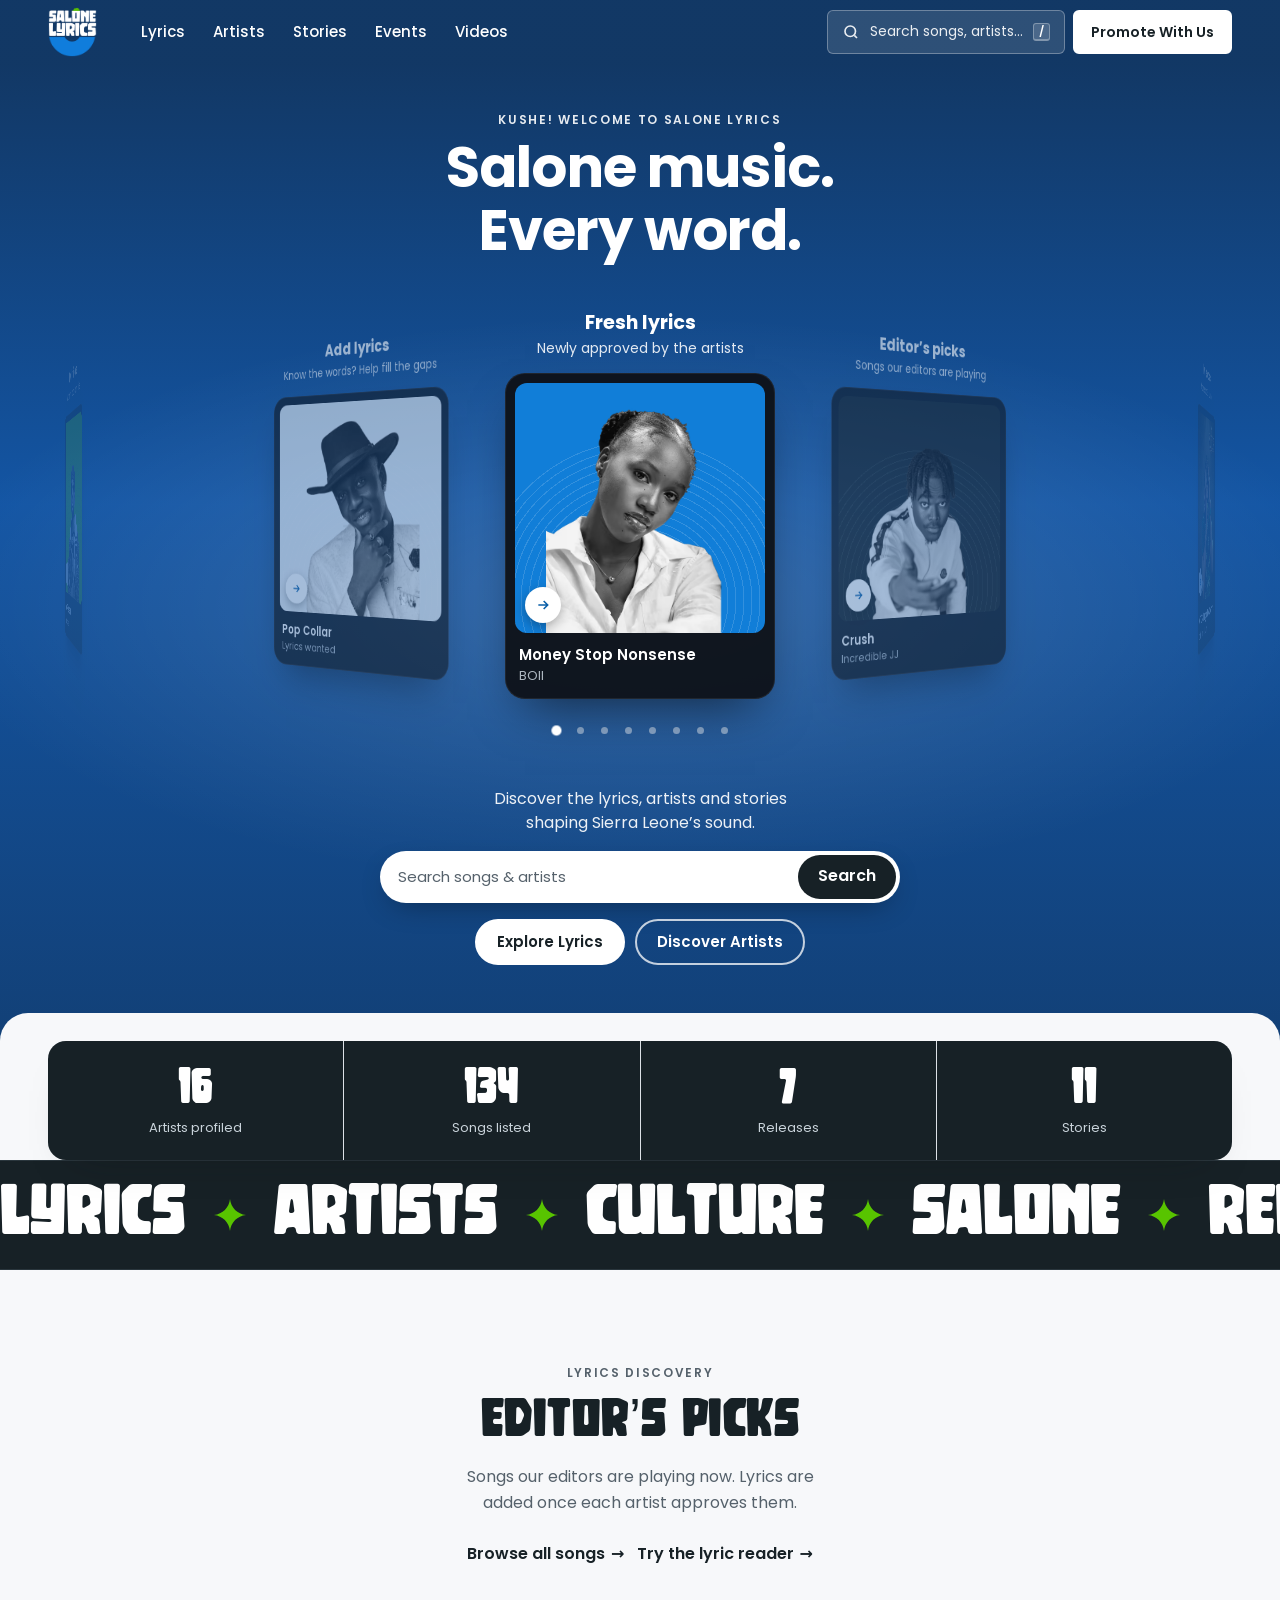
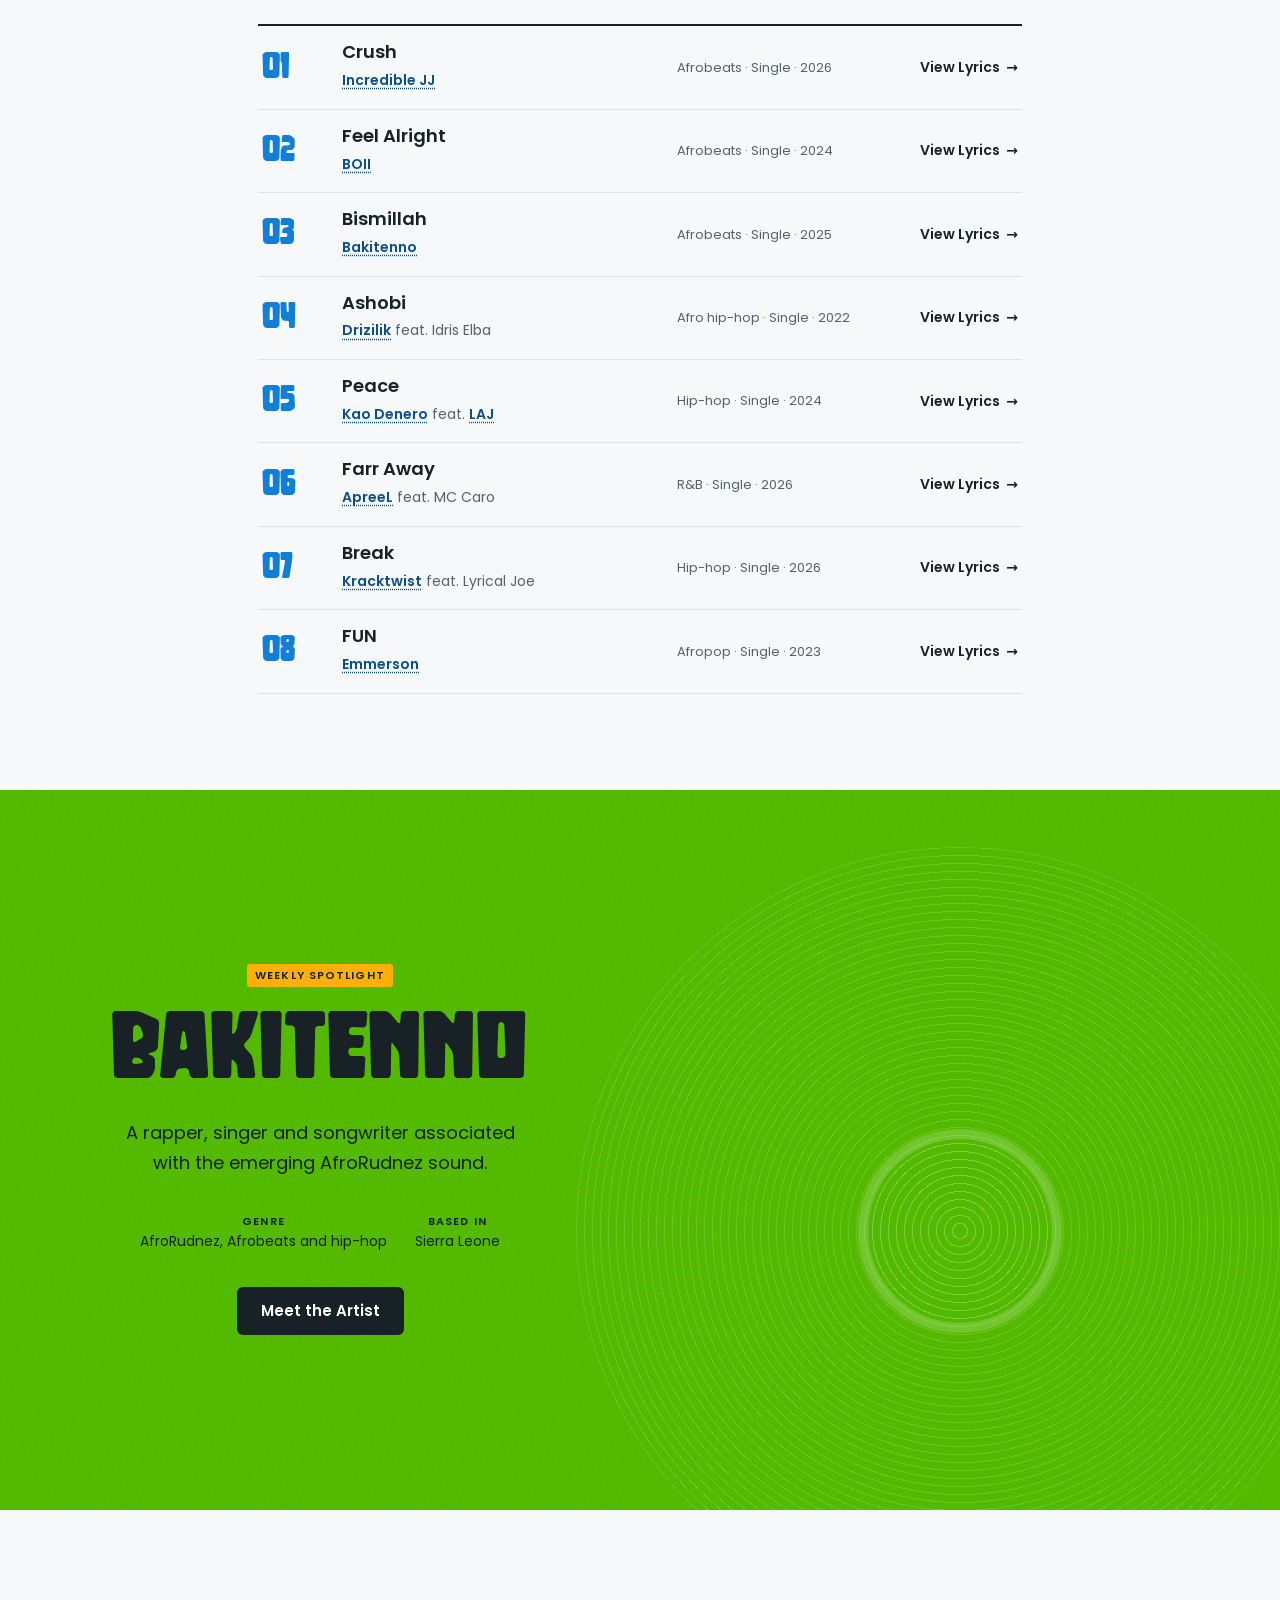
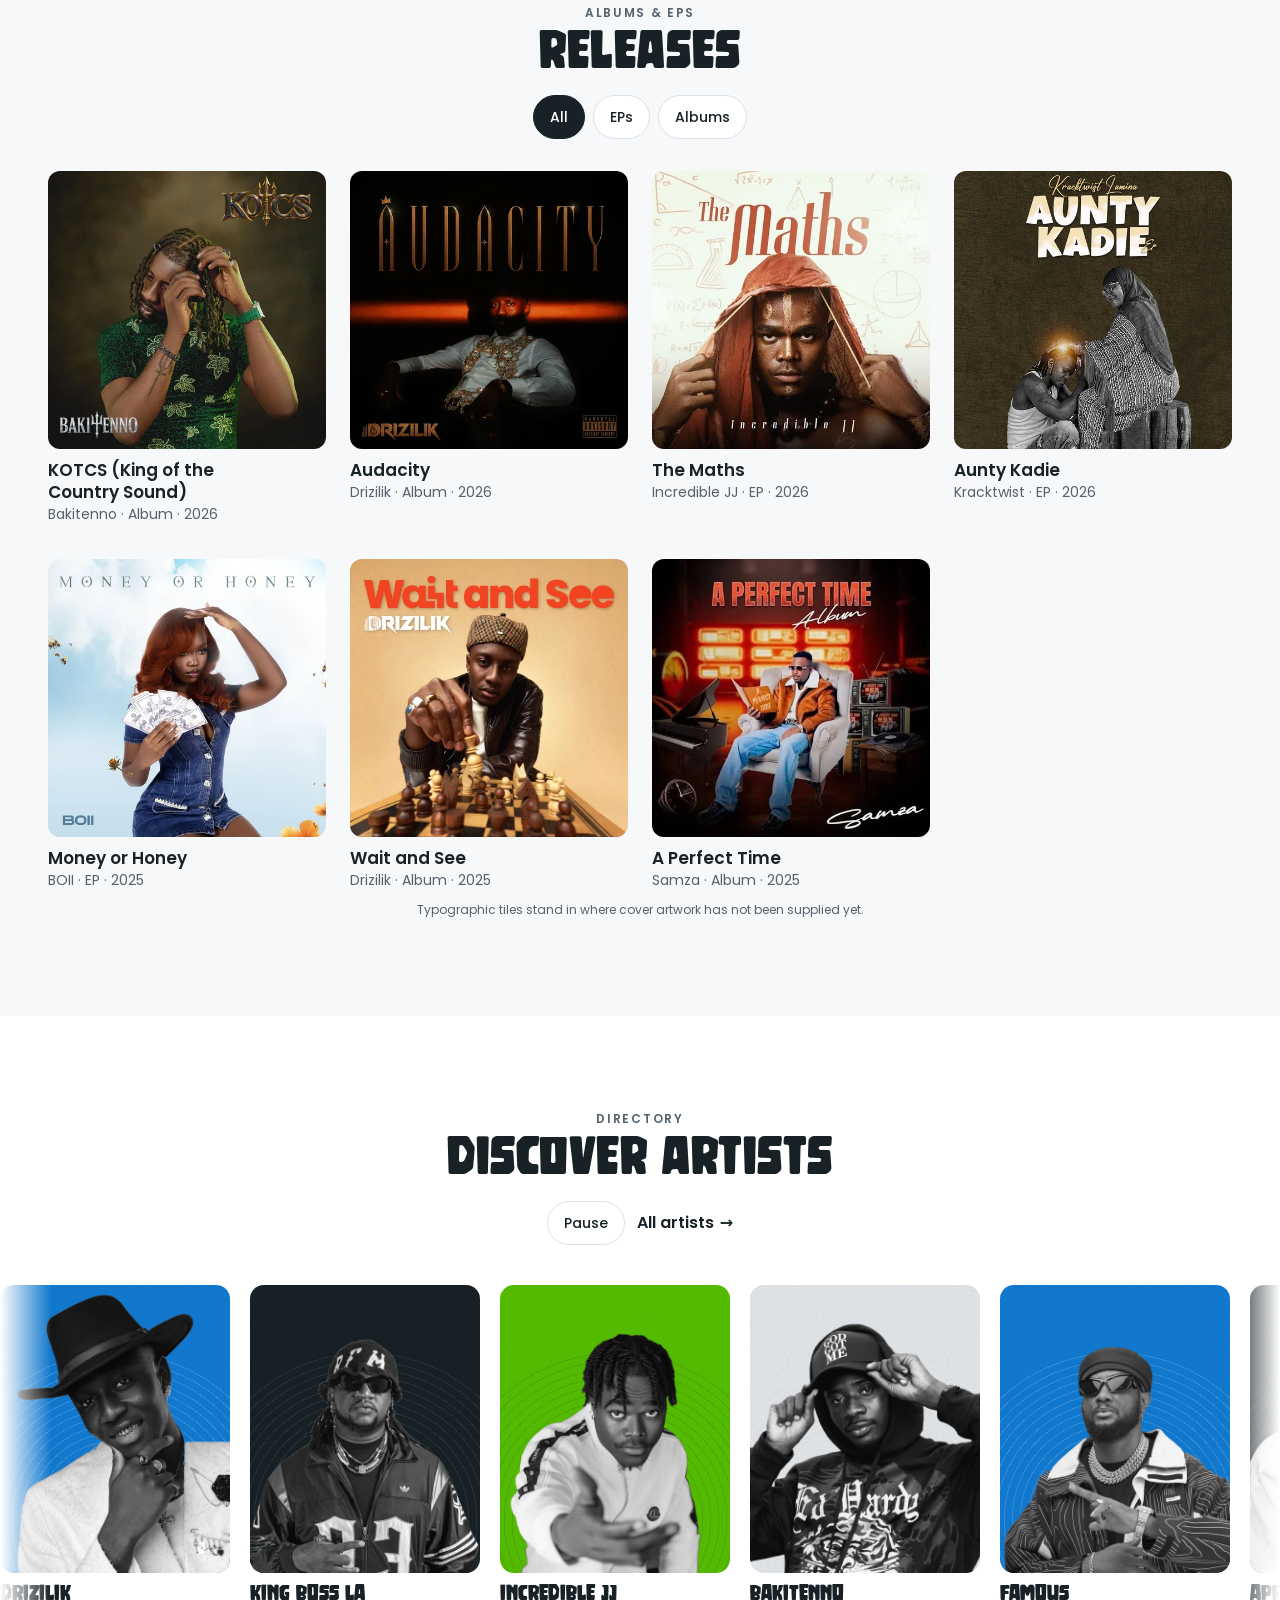
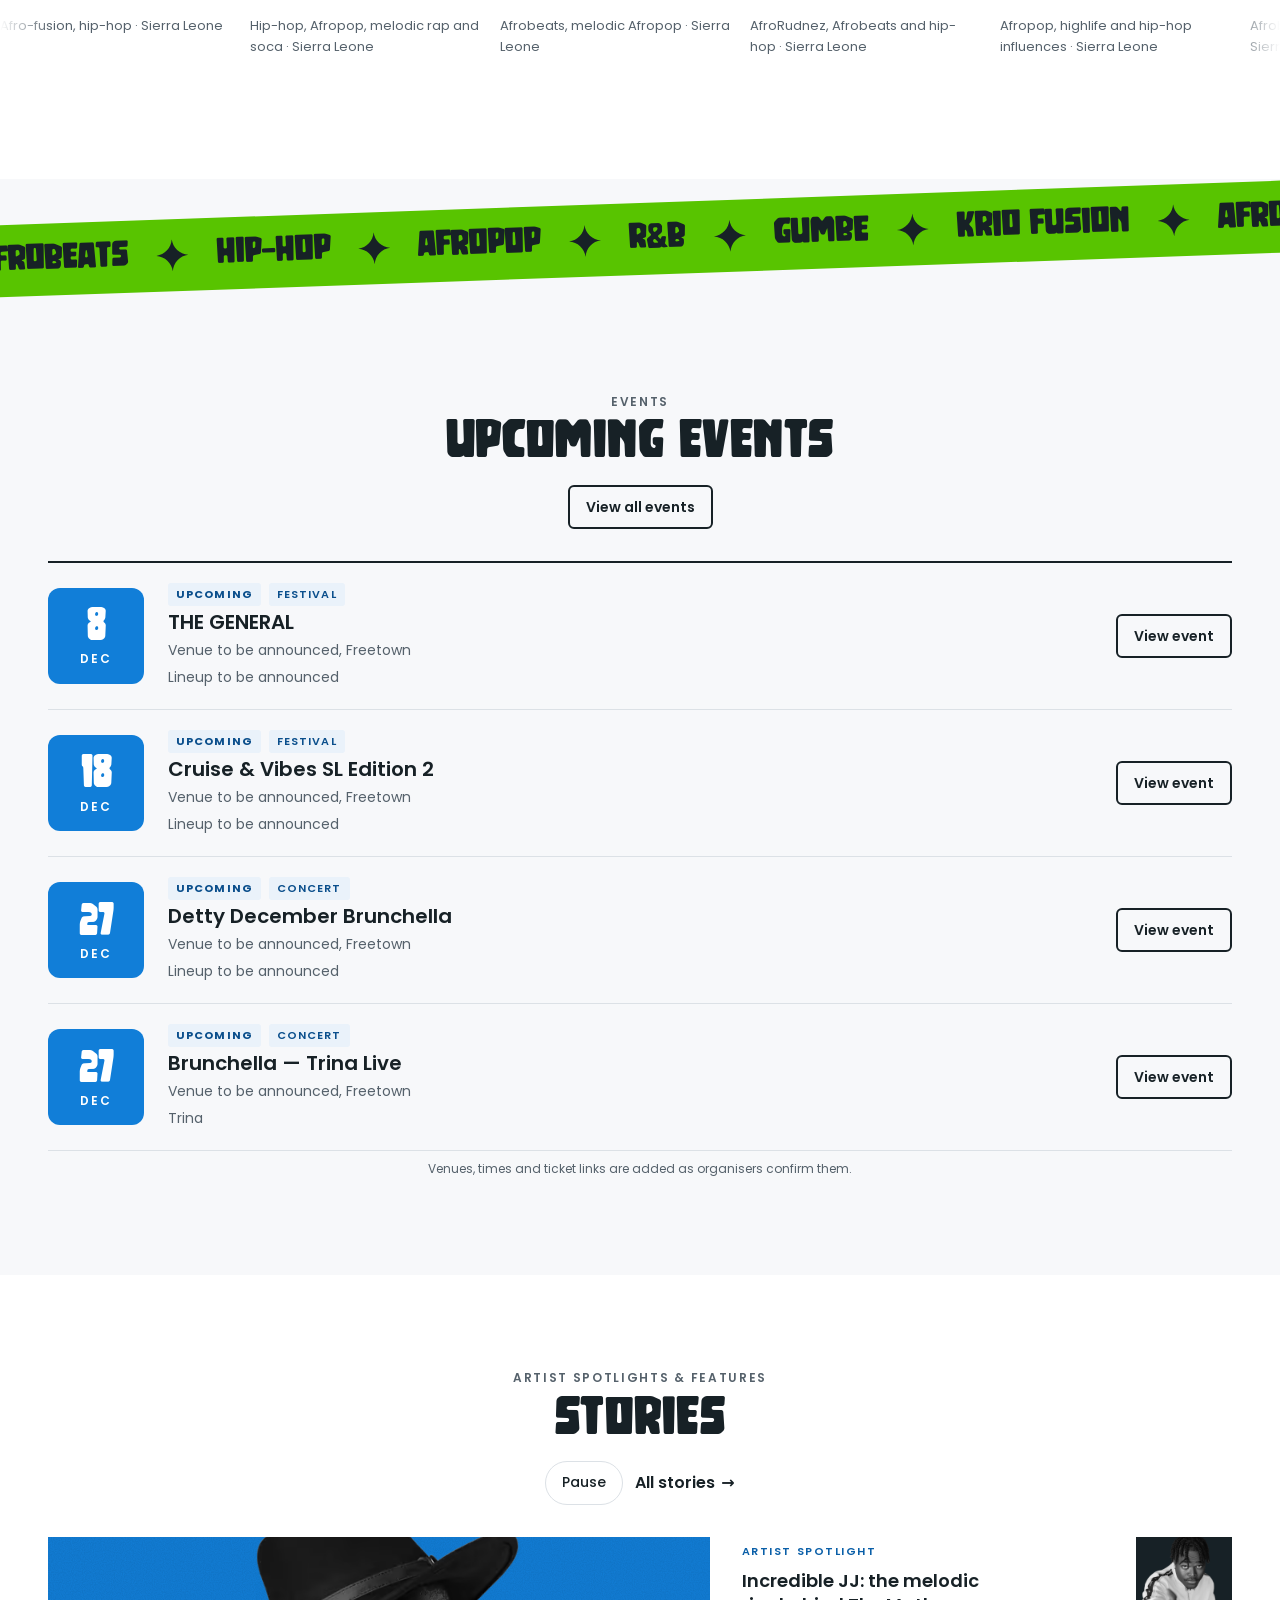
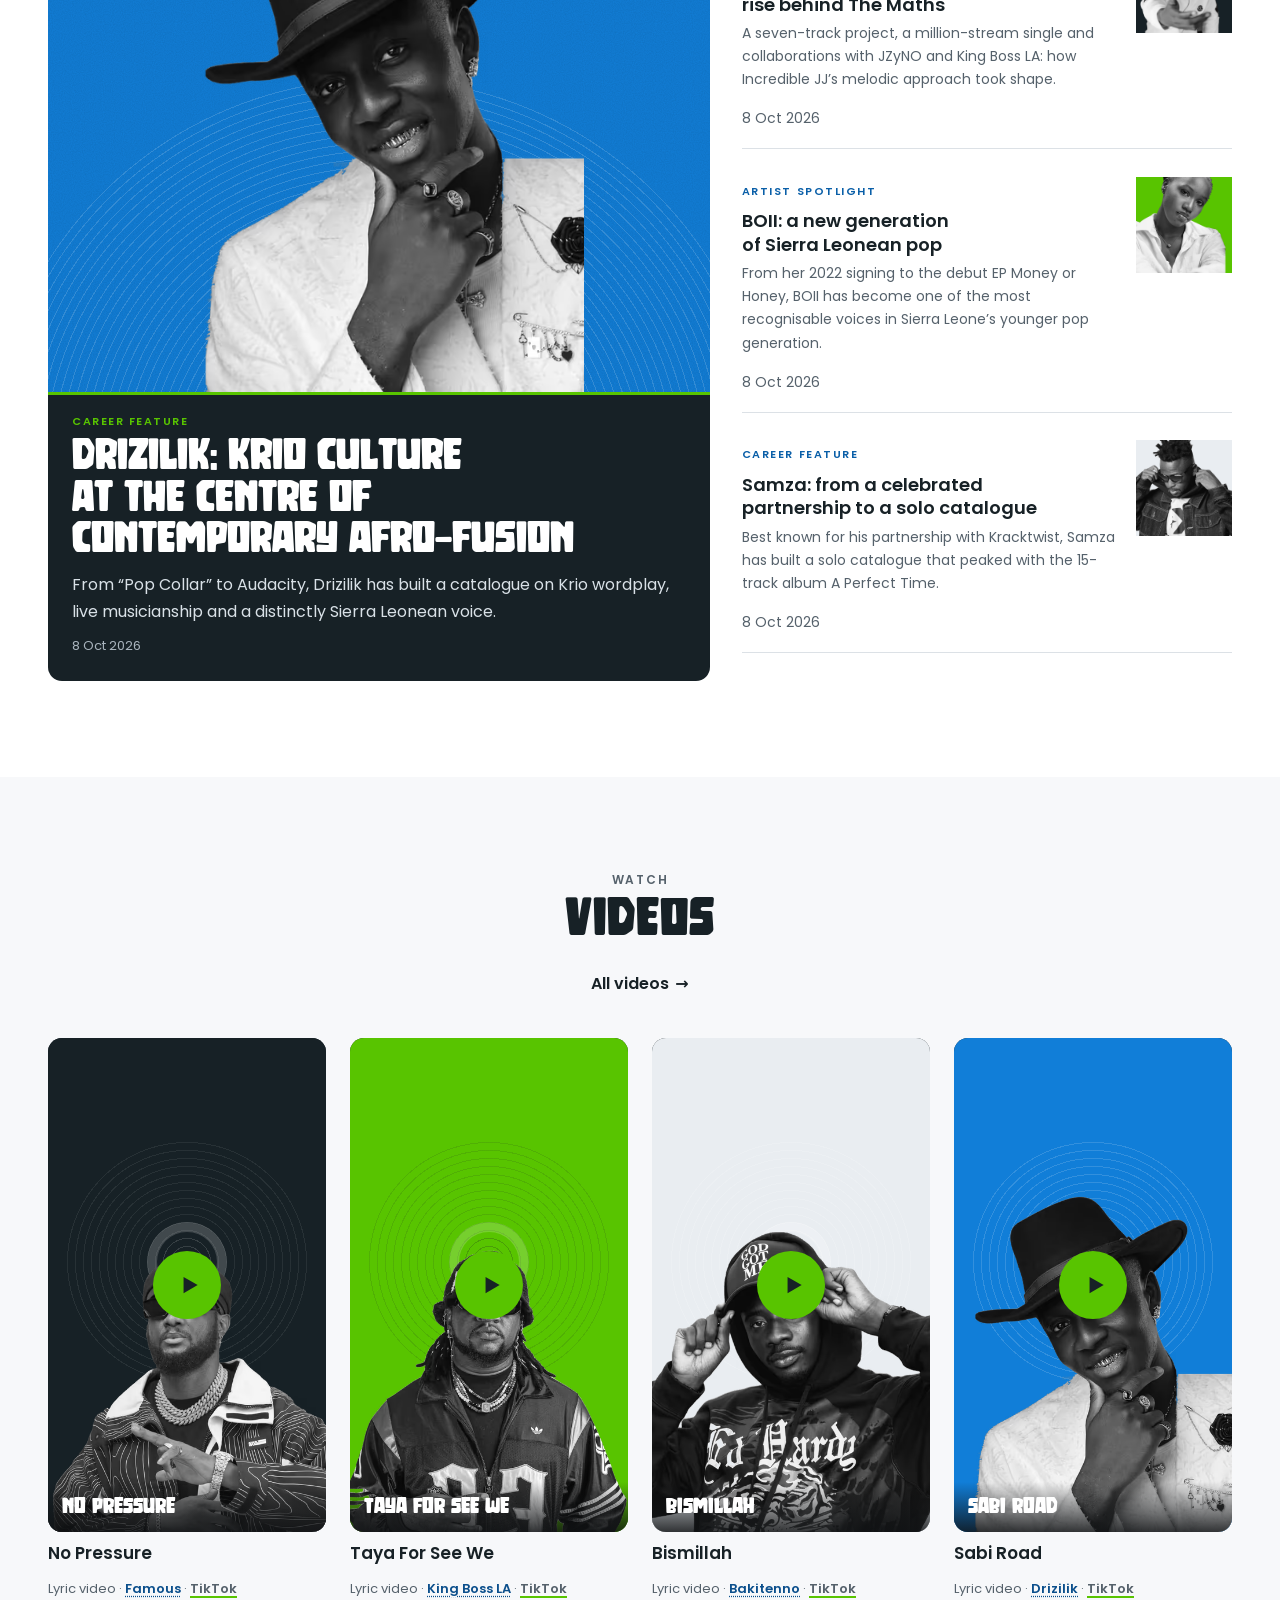
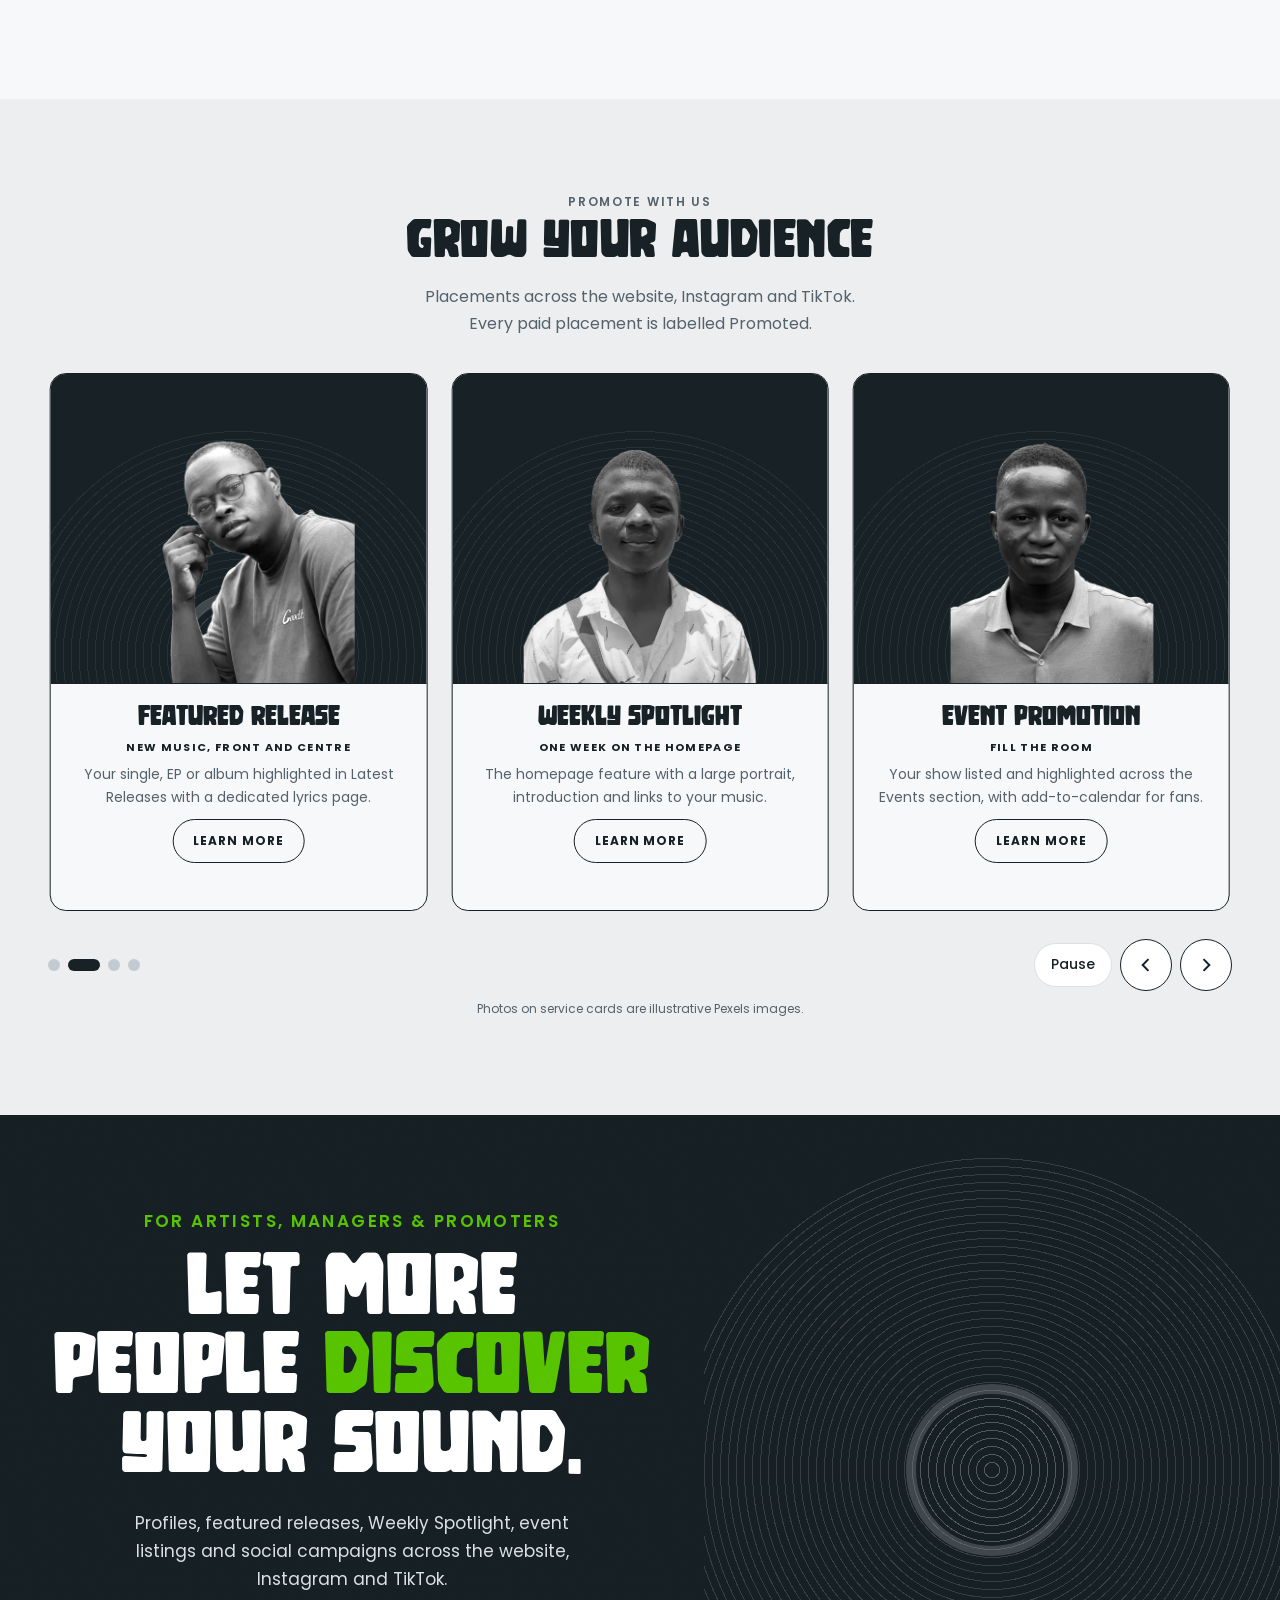
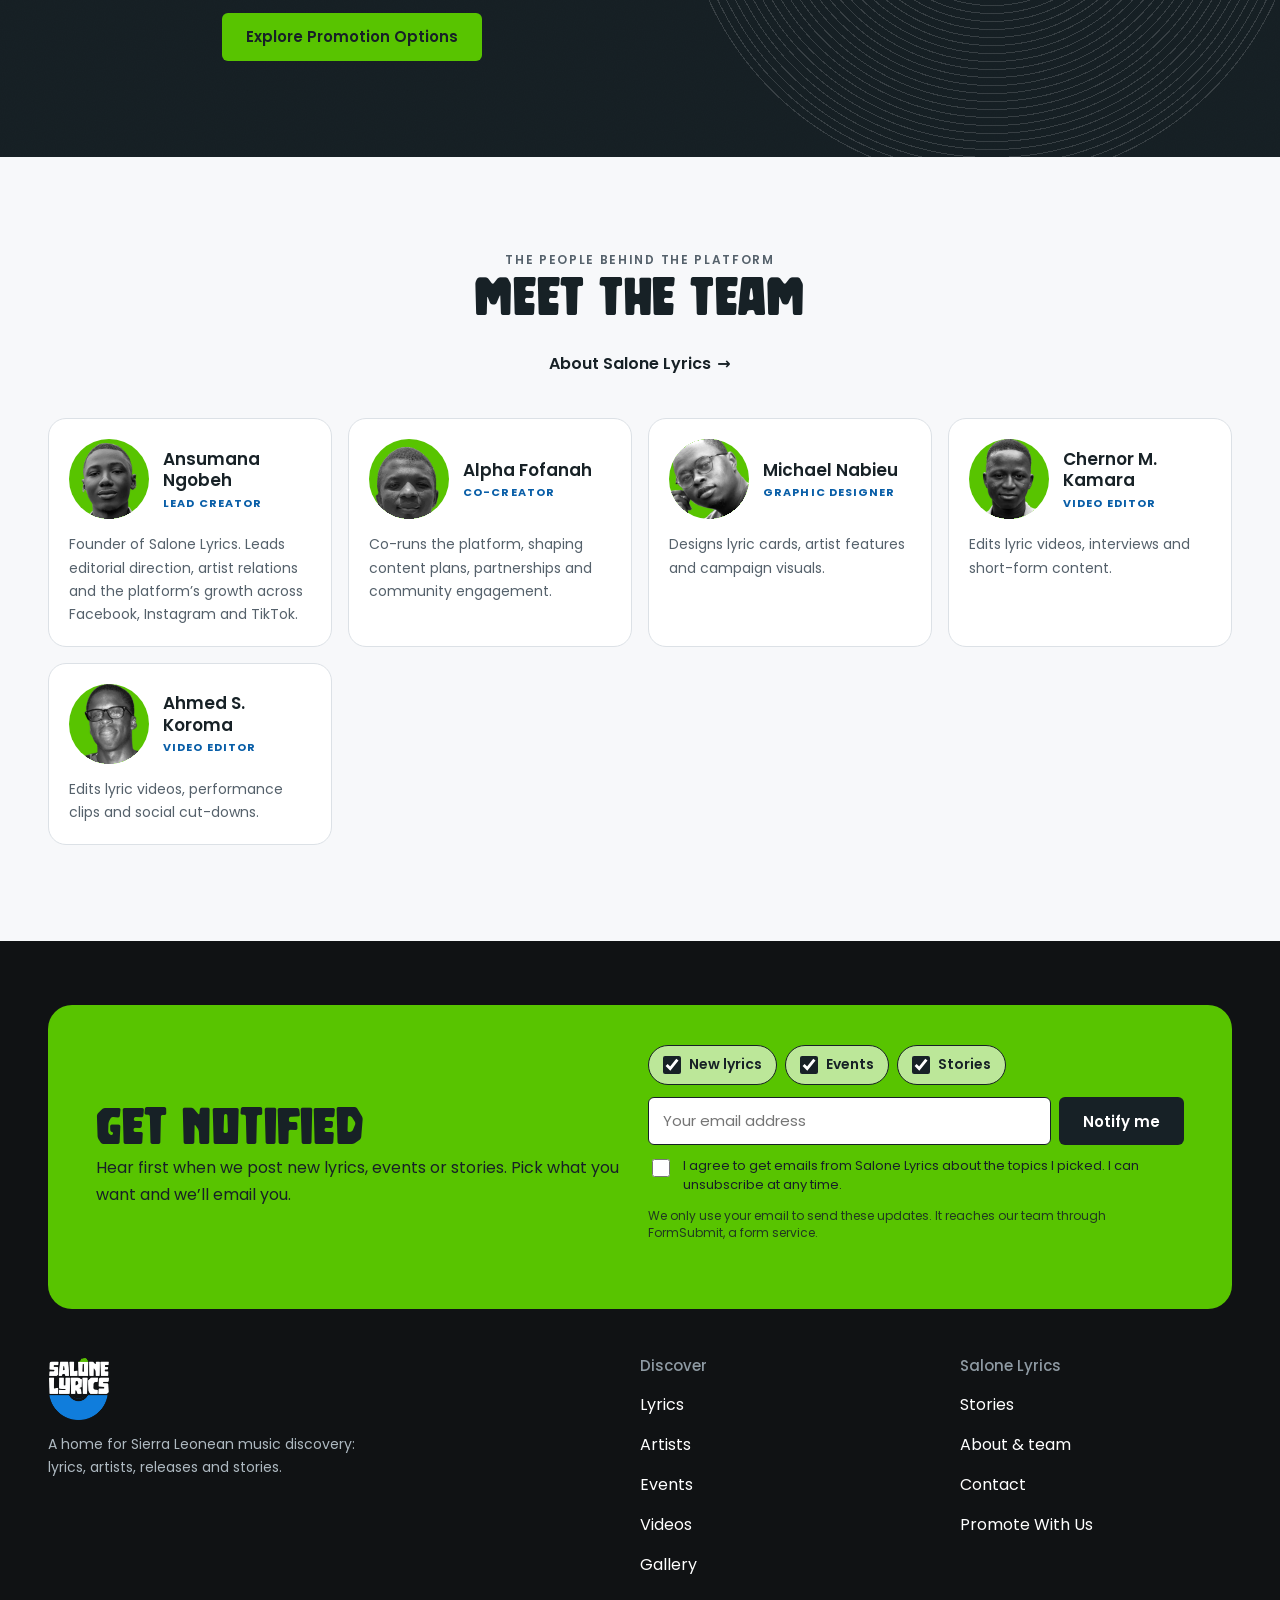
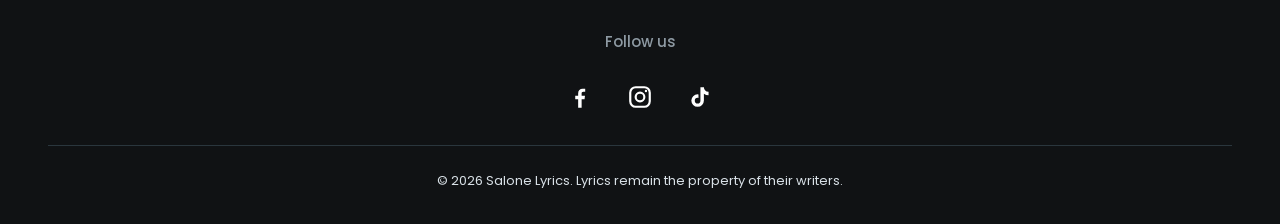
==== commit aab75f7c: "﻿One-tap search, Add lyrics in the coming-soon card, platform listen tiles - Search focuses inside t" ====
--- a/index.html
+++ b/index.html
@@ -1106,6 +1106,22 @@
 .rel-credits{display:grid;gap:16px;margin:0;max-width:760px}
 .rel-credits dt{font:600 12px/1.2 var(--f-body);letter-spacing:.12em;text-transform:uppercase;color:var(--muted)}
 .rel-credits dd{margin:4px 0 0}
+
+/* ---------- Add lyrics inside the "Lyrics coming soon" card ---------- */
+.lyrics-pending .contrib{margin-top:8px;padding:20px 0 0;border:0;border-top:1.5px solid var(--line);border-radius:0;background:transparent}
+.lyrics-pending .contrib h2{font-size:clamp(24px,3vw,30px)}
+/* ---------- Listen: platform tiles with icons ---------- */
+.plat-grid{display:grid;grid-template-columns:repeat(2,minmax(0,1fr));gap:8px}
+.plat{display:flex;align-items:center;gap:10px;min-height:56px;padding:8px 10px;border:1.5px solid var(--line);border-radius:14px;background:#fff;color:var(--ink);text-decoration:none;transition:border-color var(--t),transform var(--t)}
+.plat:hover{border-color:var(--charcoal);transform:translateY(-1px)}
+.plat.is-direct{border-color:#B7C3CC}
+.plat-ic{width:36px;height:36px;flex:none;border-radius:10px;display:grid;place-items:center;color:#fff}
+.plat-ic svg{width:22px;height:22px}
+.plat-t{display:grid;min-width:0;line-height:1.2}
+.plat-t strong{font-size:14px;font-weight:600;white-space:nowrap;overflow:hidden;text-overflow:ellipsis}
+.plat-t small{font-size:12px;color:var(--muted)}
+.plat.is-direct .plat-t small{color:var(--ok);font-weight:600}
+@media (min-width:640px){.song-layout>div .plat-grid{grid-template-columns:repeat(4,minmax(0,1fr))}}
 
 
 </style>
@@ -2000,12 +2016,27 @@
 }
 const PLAT=[["youtube","YouTube"],["youtubeMusic","YouTube Music"],["spotify","Spotify"],["appleMusic","Apple Music"],["audiomack","Audiomack"],["boomplay","Boomplay"],["amazonMusic","Amazon Music"],["deezer","Deezer"],["tidal","Tidal"]];
 function artistProfiles(a){ const m={}; (a.links||[]).forEach(([l,u])=>{ const [p,rest]=l.split(" — "); const hit=PLAT.find(([,n])=>n===p); if(hit&&rest&&/artist/i.test(rest)&&!m[hit[0]]) m[hit[0]]=u; }); return m; }
+// Streaming platforms shown on every song, in this order. A verified song link is used when we have one;
+// otherwise the tile opens a search for "artist + title" on that platform.
+const LISTEN=[["spotify","Spotify"],["appleMusic","Apple Music"],["youtubeMusic","YouTube Music"],["youtube","YouTube"],["audiomack","Audiomack"],["boomplay","Boomplay"],["deezer","Deezer"],["amazonMusic","Amazon Music"]];
+const PSEARCH={spotify:q=>`https://open.spotify.com/search/${encodeURIComponent(q)}`,appleMusic:q=>`https://music.apple.com/search?term=${encodeURIComponent(q)}`,youtubeMusic:q=>`https://music.youtube.com/search?q=${encodeURIComponent(q)}`,youtube:q=>`https://www.youtube.com/results?search_query=${encodeURIComponent(q)}`,audiomack:q=>`https://audiomack.com/search?q=${encodeURIComponent(q)}`,boomplay:q=>`https://www.boomplay.com/search/default/${encodeURIComponent(q)}`,deezer:q=>`https://www.deezer.com/search/${encodeURIComponent(q)}`,amazonMusic:q=>`https://music.amazon.com/search/${encodeURIComponent(q)}`};
+const PCOLOR={spotify:"#1DB954",appleMusic:"#FA2D48",youtubeMusic:"#FF0000",youtube:"#FF0000",audiomack:"#FF8800",boomplay:"#1E5BFF",deezer:"#A238FF",amazonMusic:"#232F3E"};
+const PICON={
+  spotify:'<svg viewBox="0 0 24 24" aria-hidden="true"><path fill="none" stroke="currentColor" stroke-width="2.2" stroke-linecap="round" d="M6.3 9.3c3.9-1.2 8.2-.9 11.6 1.1M7 12.8c3.2-.9 6.5-.6 9.4 1M7.8 16.1c2.5-.6 5-.4 7.2.8"/></svg>',
+  appleMusic:'<svg viewBox="0 0 24 24" aria-hidden="true"><path fill="currentColor" d="M17 3.5v11a3 3 0 1 1-1.8-2.75V7.6l-6.4 1.5v7.6a3 3 0 1 1-1.8-2.75V6.6z"/></svg>',
+  youtubeMusic:'<svg viewBox="0 0 24 24" aria-hidden="true"><circle cx="12" cy="12" r="7.6" fill="none" stroke="currentColor" stroke-width="1.9"/><path fill="currentColor" d="M10.2 8.8v6.4l5.3-3.2z"/></svg>',
+  youtube:'<svg viewBox="0 0 24 24" aria-hidden="true"><rect x="2.8" y="6" width="18.4" height="12" rx="3.6" fill="currentColor"/><path fill="#FF0000" d="M10.2 9.2v5.6l4.8-2.8z"/></svg>',
+  audiomack:'<svg viewBox="0 0 24 24" aria-hidden="true"><path fill="none" stroke="currentColor" stroke-width="2.2" stroke-linecap="round" d="M4 11.5v2M8 8.5v8M12 5.5v13M16 8.5v8M20 10.5v4"/></svg>',
+  boomplay:'<svg viewBox="0 0 24 24" aria-hidden="true"><path fill="currentColor" d="M7 4.5h6.2c2.7 0 4.3 1.4 4.3 3.6 0 1.5-.8 2.6-2.1 3.1 1.7.4 2.8 1.7 2.8 3.5 0 2.6-1.9 4.3-5 4.3H7zm3.2 5.9h2.4c1.1 0 1.7-.6 1.7-1.5s-.6-1.4-1.7-1.4h-2.4zm0 5.7h2.8c1.2 0 1.9-.6 1.9-1.6s-.7-1.6-1.9-1.6h-2.8z"/></svg>',
+  deezer:'<svg viewBox="0 0 24 24" aria-hidden="true"><path fill="currentColor" d="M3 16.5h3.2v2.8H3zm4.6 0h3.2v2.8H7.6zm4.6 0h3.2v2.8h-3.2zm4.6 0H20v2.8h-3.2zM7.6 12.6h3.2v2.8H7.6zm4.6 0h3.2v2.8h-3.2zm4.6 0H20v2.8h-3.2zm-4.6-3.9h3.2v2.8h-3.2zm4.6 0H20v2.8h-3.2zm0-3.9H20v2.8h-3.2z"/></svg>',
+  amazonMusic:'<svg viewBox="0 0 24 24" aria-hidden="true"><path fill="none" stroke="#25D1DA" stroke-width="2.1" stroke-linecap="round" stroke-linejoin="round" d="M4 12.8c4.6 3.3 11.2 3.3 16 0M16.9 11.6l3.1 1.2-1 3.1"/><path fill="none" stroke="currentColor" stroke-width="1.8" stroke-linecap="round" d="M6.5 9.2V6.5l2.2 2.4 2.2-2.4v2.7"/></svg>'
+};
 function listenBlock(s,a){
-  const L=(s.listen&&s.listen.links)||{}, prof=s.lead?{}:artistProfiles(a), e=s.listen&&s.listen.embed; // guest appearances: song links only
-  // direct song links first, then artist profiles for platforms without a verified song link
-  const btns=PLAT.map(([k,n])=>L[k]?`<a class="btn btn-ghost btn-sm" href="${L[k]}" target="_blank" rel="noopener">Listen on ${n}<span class="sr"> (opens in a new tab)</span></a>`:"").join("")+PLAT.map(([k,n])=>!L[k]&&prof[k]?`<a class="btn btn-ghost btn-sm" href="${prof[k]}" target="_blank" rel="noopener">Visit Artist on ${n}<span class="sr"> (opens in a new tab)</span></a>`:"").join("");
+  const L=(s.listen&&s.listen.links)||{}, e=s.listen&&s.listen.embed, q=`${s.lead||a.name} ${s.title}`;
+  const tiles=LISTEN.map(([k,n])=>({k,n,url:L[k]||PSEARCH[k](q),direct:!!L[k]})).sort((x,y)=>y.direct-x.direct)
+    .map(o=>`<a class="plat${o.direct?" is-direct":""}" href="${o.url}" target="_blank" rel="noopener"><span class="plat-ic" style="background:${PCOLOR[o.k]}">${PICON[o.k]}</span><span class="plat-t"><strong>${o.n}</strong><small>${o.direct?"Listen to the song":"Search for it"}</small></span><span class="sr"> (opens in a new tab)</span></a>`).join("");
   const player=e?`<div class="player" data-src="${e.src}" data-h="${e.h}" data-title="${esc(s.title)} on ${esc(e.name)}"><button class="btn btn-primary btn-sm" type="button" data-play-embed>${ICON.play}<span>Play while you read</span></button><span class="player-note">Official recording on ${esc(e.name)}. Without an ${esc(e.name)} sign-in, it may play a preview.</span></div>`:"";
-  return `<section class="listen-sec" aria-labelledby="listen-h"><h2 id="listen-h" class="display">Listen</h2>${player}${btns?`<div class="listen">${btns}</div>`:`<p class="muted">Listening links will be added once the official recording is confirmed.</p>`}<p class="paid-note">Plays happen on each platform and follow its own rules for counting streams.</p></section>`;
+  return `<section class="listen-sec" aria-labelledby="listen-h"><h2 id="listen-h" class="display">Listen</h2>${player}<div class="plat-grid">${tiles}</div><p class="paid-note">“Listen to the song” goes straight to the track. “Search for it” opens a search for “${esc(q)}” on that platform. Plays follow each platform’s own rules for counting streams.</p></section>`;
 }
 function bindPlayer(root){ const p=$(".player",root); if(!p) return; $("[data-play-embed]",p).addEventListener("click",()=>{ p.innerHTML=`<iframe src="${p.dataset.src}" title="${p.dataset.title}" height="${p.dataset.h}" allow="autoplay *; encrypted-media *; clipboard-write; fullscreen" sandbox="allow-forms allow-popups allow-same-origin allow-scripts allow-storage-access-by-user-activation allow-top-navigation-by-user-activation"></iframe>`; }); }
 VIEWS.song = r => {
@@ -2027,7 +2058,7 @@
         ${s.demo?'<p class="paid-note">Demo text written for this preview to show the lyric reader. It is not a real song.</p>':s.contributors&&s.contributors.length?`<p class="paid-note">Lyrics contributed by ${esc(s.contributors.join(", "))}.</p>`:""}`
     : `
         <div class="toolbar" role="toolbar" aria-label="Song tools"><div class="grp"><button type="button" id="sharebtn">Share</button></div></div>
-        <div class="lyrics-pending reveal"><span class="eq" aria-hidden="true"><i></i><i></i><i></i><i></i><i></i></span><h2 class="display">Lyrics coming soon</h2><p>We publish lyrics only when ${esc(a.name)} or their team has approved them, so every word is right.</p></div>
+        <div class="lyrics-pending reveal"><span class="eq" aria-hidden="true"><i></i><i></i><i></i><i></i><i></i></span><h2 class="display">Lyrics coming soon</h2><p>We publish lyrics only when ${esc(a.name)} or their team has approved them, so every word is right.</p>${s.demo?"":contribBlock(s,a)}</div>
         ${listenBlock(s,a)}`;
   return { title:`${s.title} by ${s.lead||a.name}`, html:`
   <header class="song-head"><span class="grooves spin" aria-hidden="true"></span><div class="wrap">
@@ -2041,7 +2072,7 @@
   <div class="wrap">
     <p class="focus-title display" style="font-size:40px">${esc(s.title)}</p>
     <div class="song-layout"><div style="min-width:0"><div>${lyricBlock}</div>
-        ${s.demo?"":contribBlock(s,a)}
+        ${s.demo||!s.lyrics?"":contribBlock(s,a)}
       </div>
       <aside class="song-aside stack" style="gap:32px;align-content:start">
         <div class="aside-box"><h2>Credits</h2><dl class="credits"><dt>Artist</dt><dd>${esc(s.demo?"Sample":s.lead||a.name)}</dd>${Object.entries(credits).map(([k,v])=>`<dt>${esc(k)}</dt><dd>${esc(v)}</dd>`).join("")}<dt>Year</dt><dd>${esc(yr(s.year))}</dd></dl><p class="paid-note">Full writer and producer credits are added with the lyrics.</p></div>
@@ -2443,7 +2474,7 @@
   return `<a class="sitem" role="option" id="opt-${it.kind}-${it.slug}" href="#${it.kind}.${it.slug}" aria-selected="false" tabindex="-1">${th}<span style="min-width:0"><span class="t">${hl(it.t,q)}</span><br><span class="s">${hl(it.s,q)}</span></span><span class="k">${it.kind==="story"?"Story":it.kind[0].toUpperCase()+it.kind.slice(1)}</span></a>`;
 }
 let sTimer,sSel=-1,sOpener=null;
-function openSearch(q){ const dlg=$("#sdlg"), inp=$("#sq"); sOpener=document.activeElement; dlg.hidden=false; document.body.classList.add("locked"); inp.value=q!=null?q:S.search.q; S.search.q=inp.value; runSearch(true); setTimeout(()=>{inp.focus(); inp.select();},10); }
+function openSearch(q){ const dlg=$("#sdlg"), inp=$("#sq"); sOpener=document.activeElement; dlg.hidden=false; document.body.classList.add("locked"); inp.value=q!=null?q:S.search.q; S.search.q=inp.value; runSearch(true); inp.focus({preventScroll:true}); inp.select(); setTimeout(()=>{ if(document.activeElement!==inp){ inp.focus(); inp.select(); } },30); }
 window.SLsearch=()=>openSearch();
 function closeSearch(restore=true){ $("#sdlg").hidden=true; document.body.classList.remove("locked"); if(restore&&sOpener&&sOpener.focus) sOpener.focus(); }
 function runSearch(immediate){
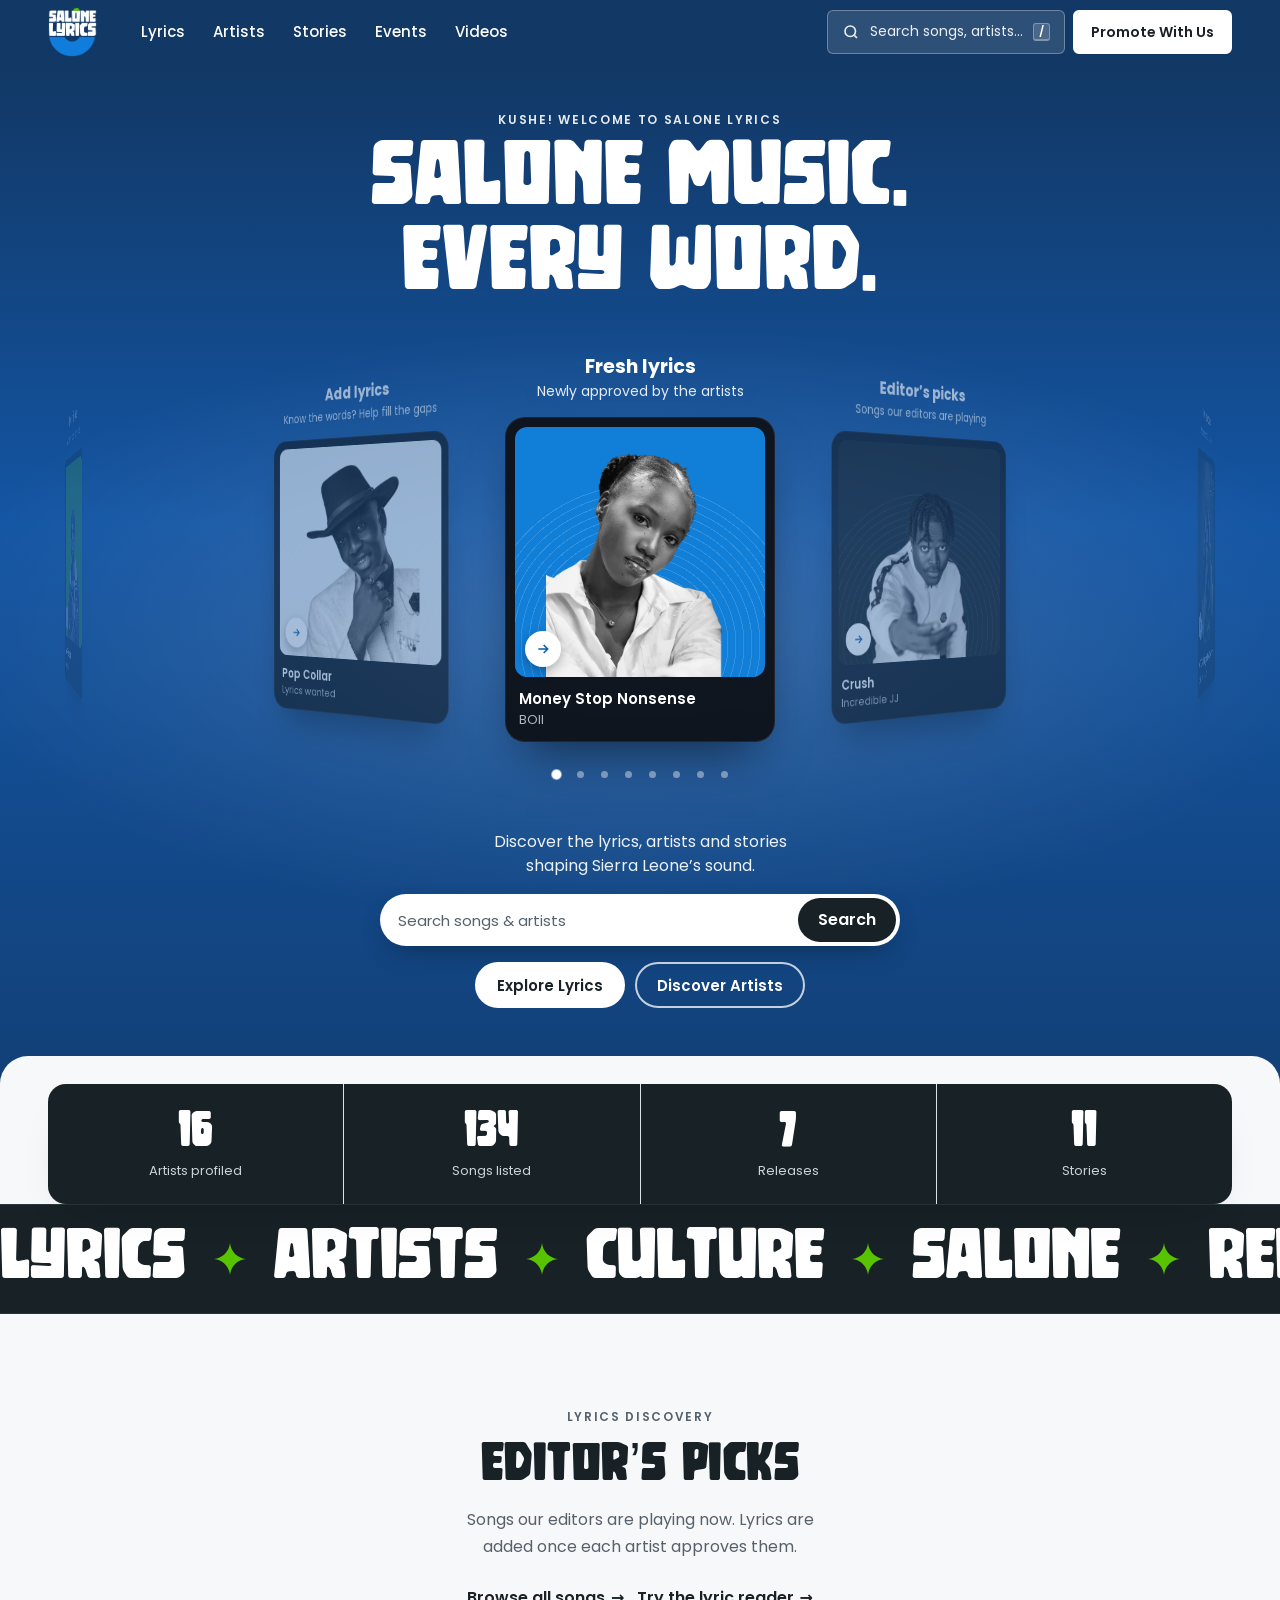
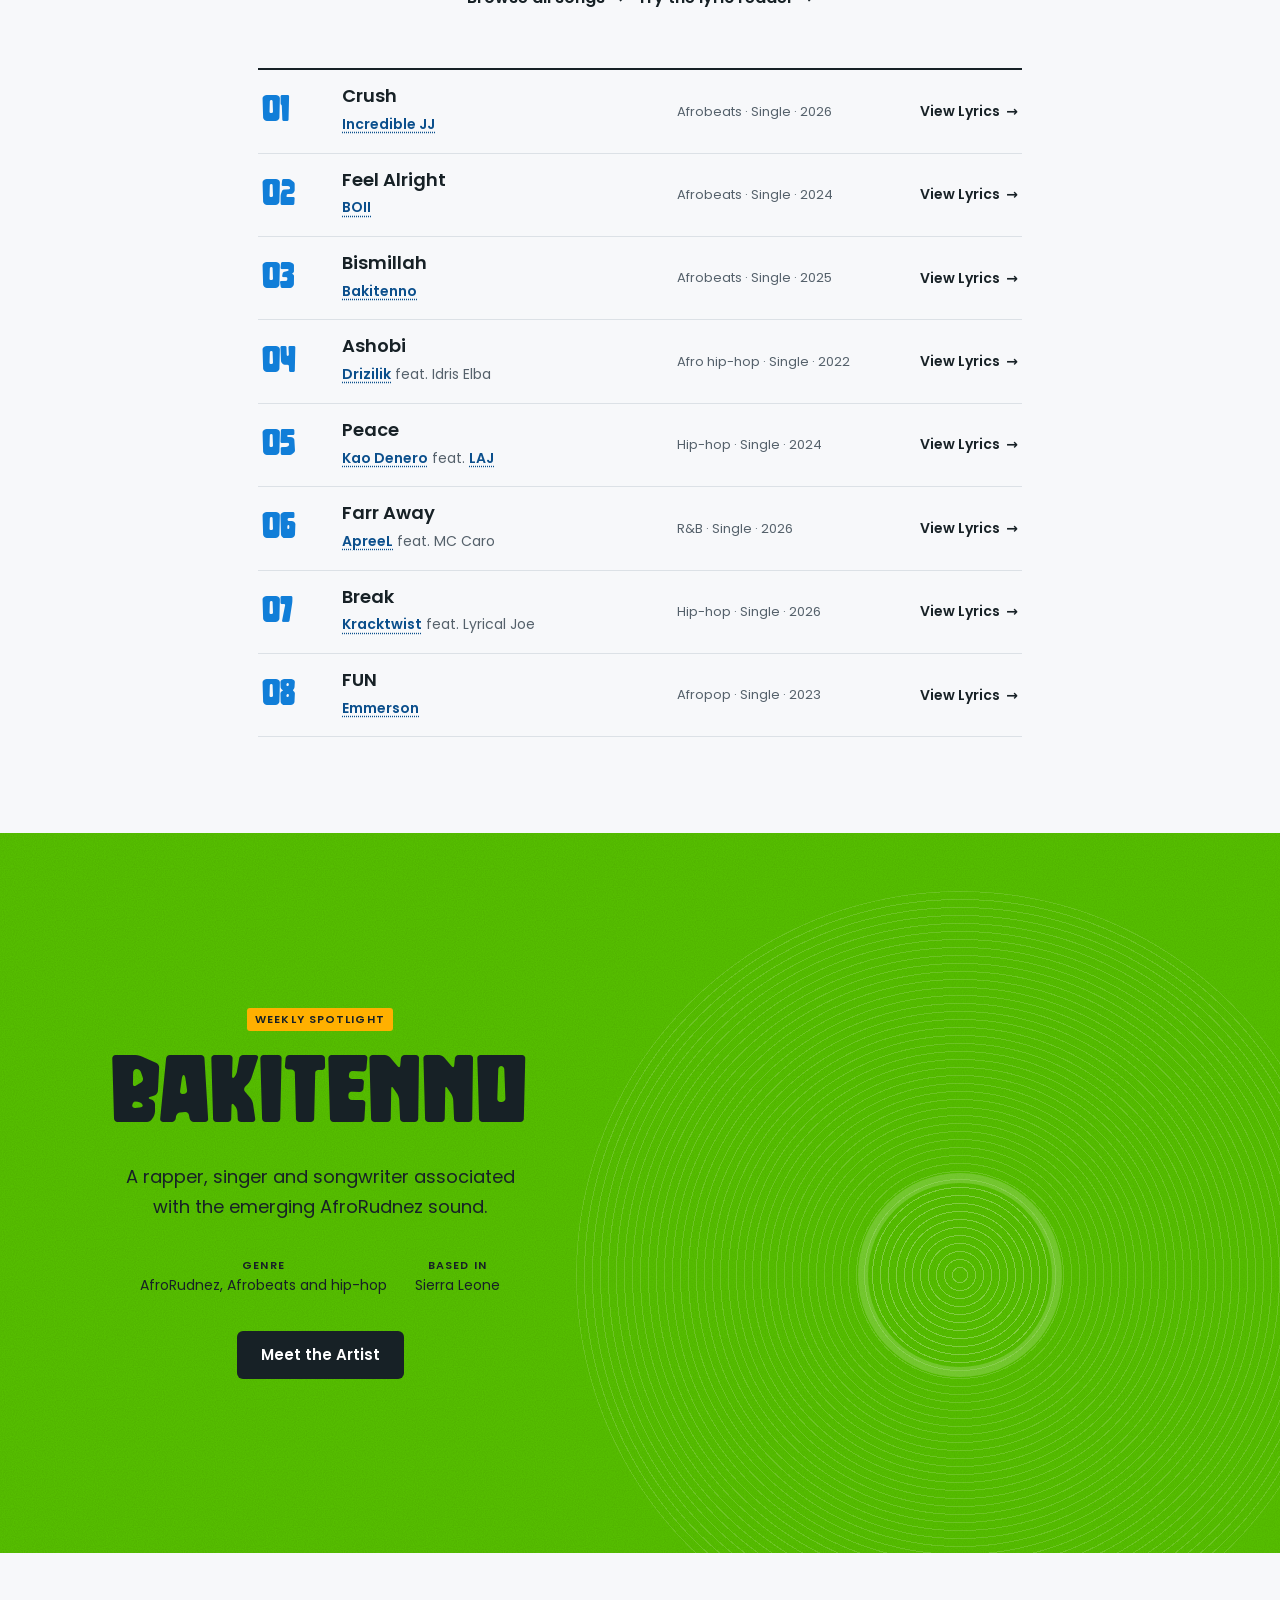
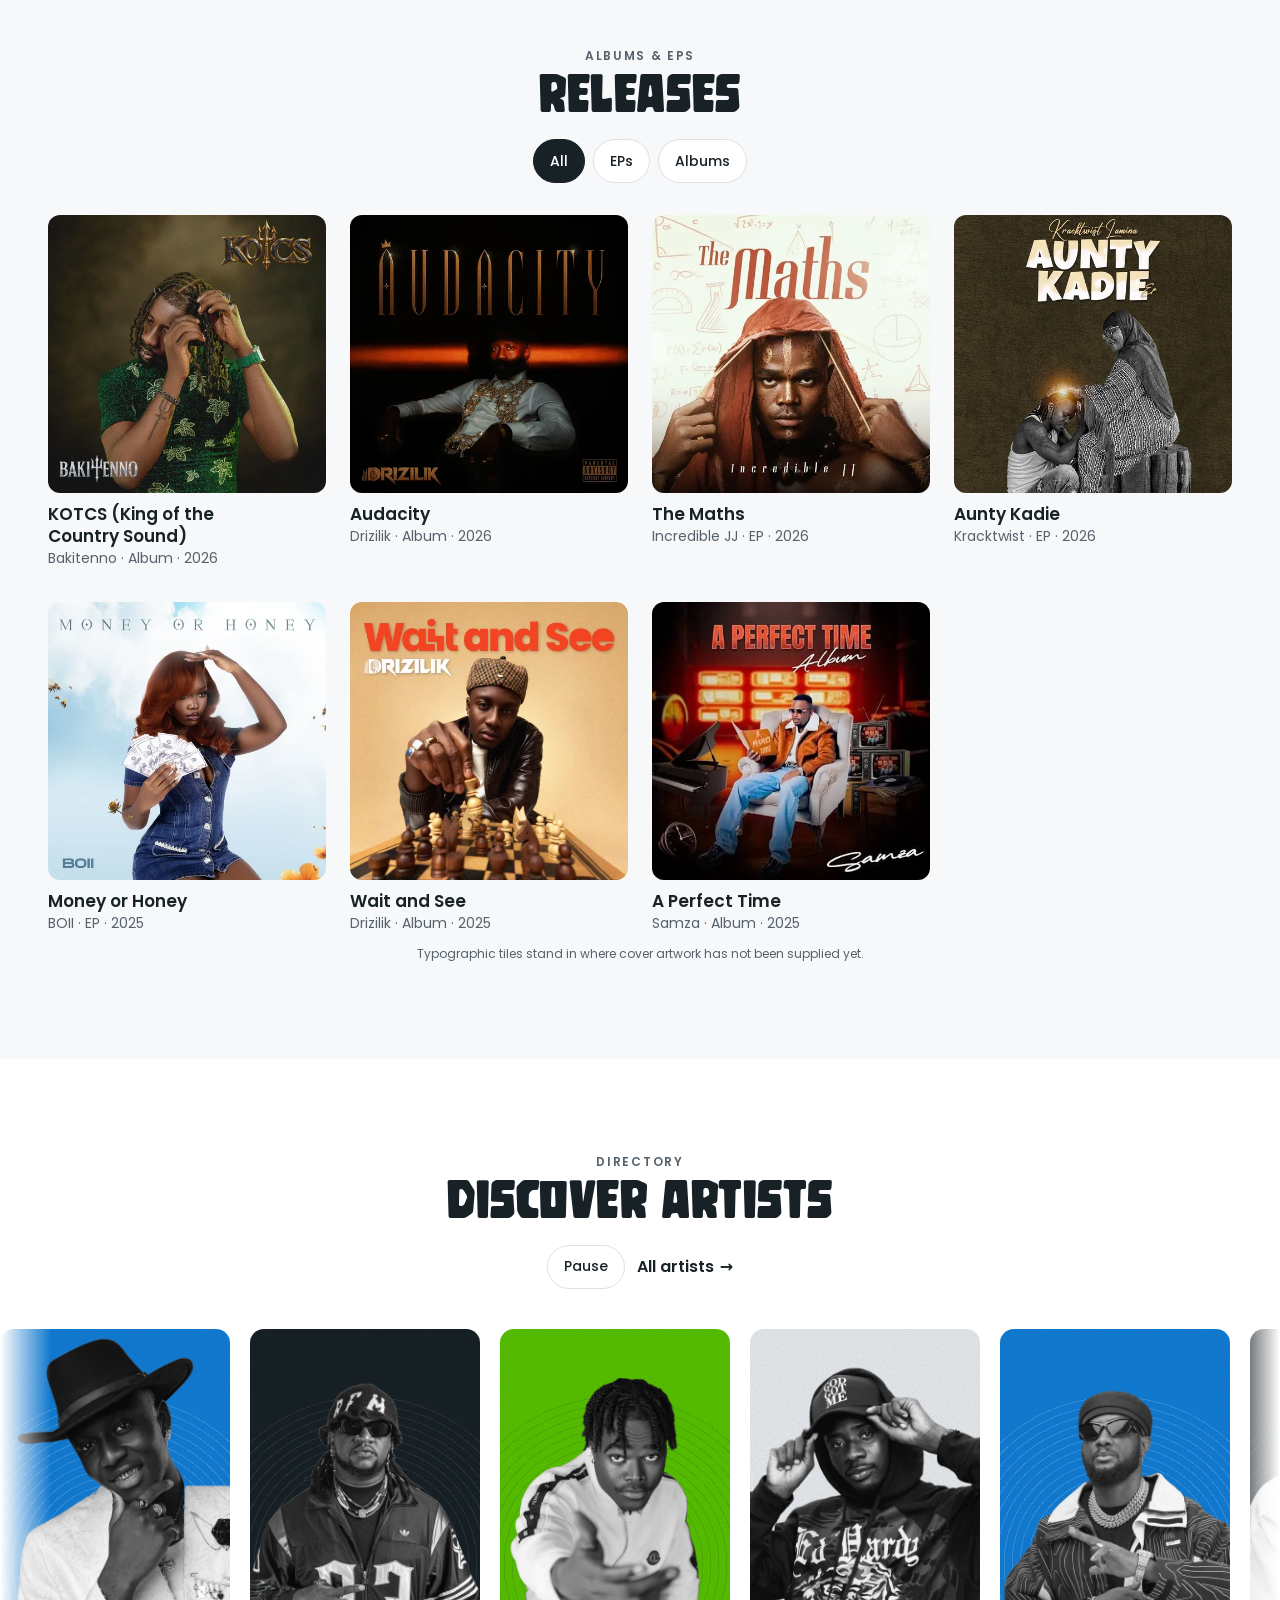
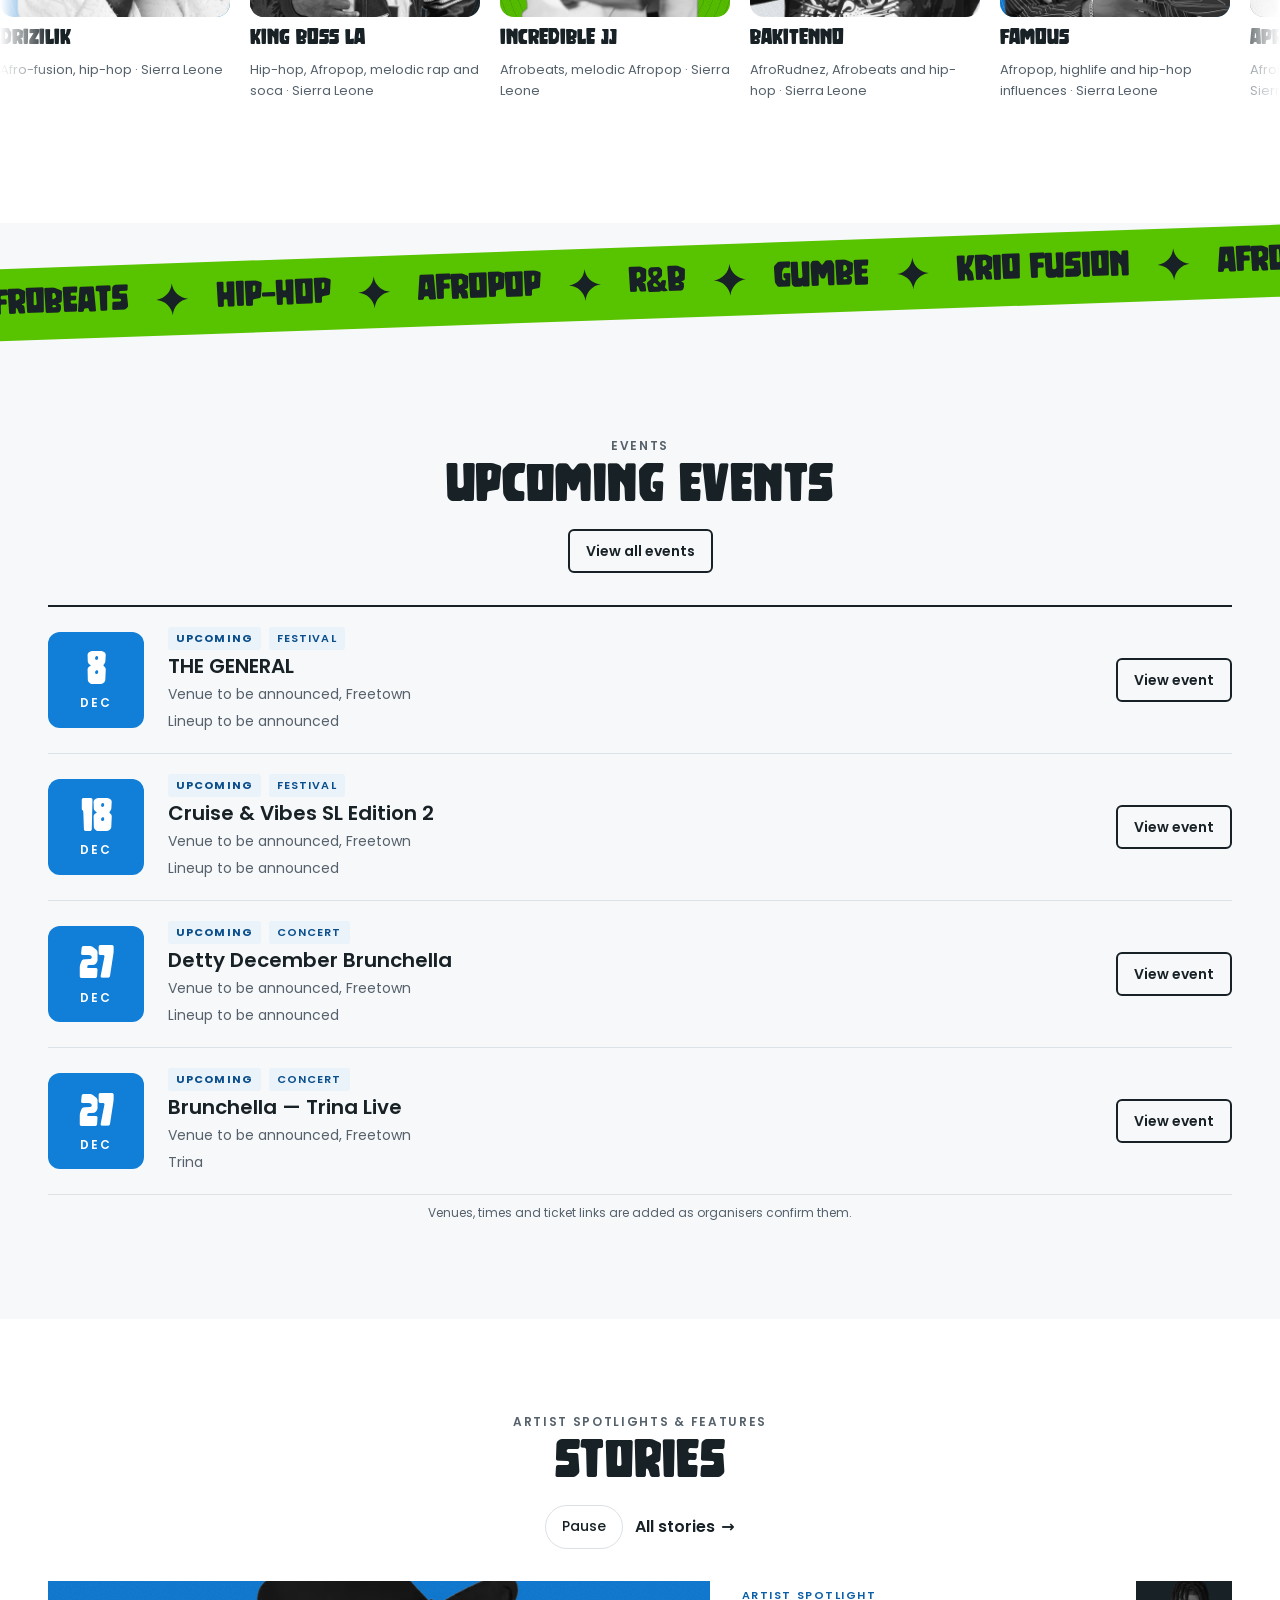
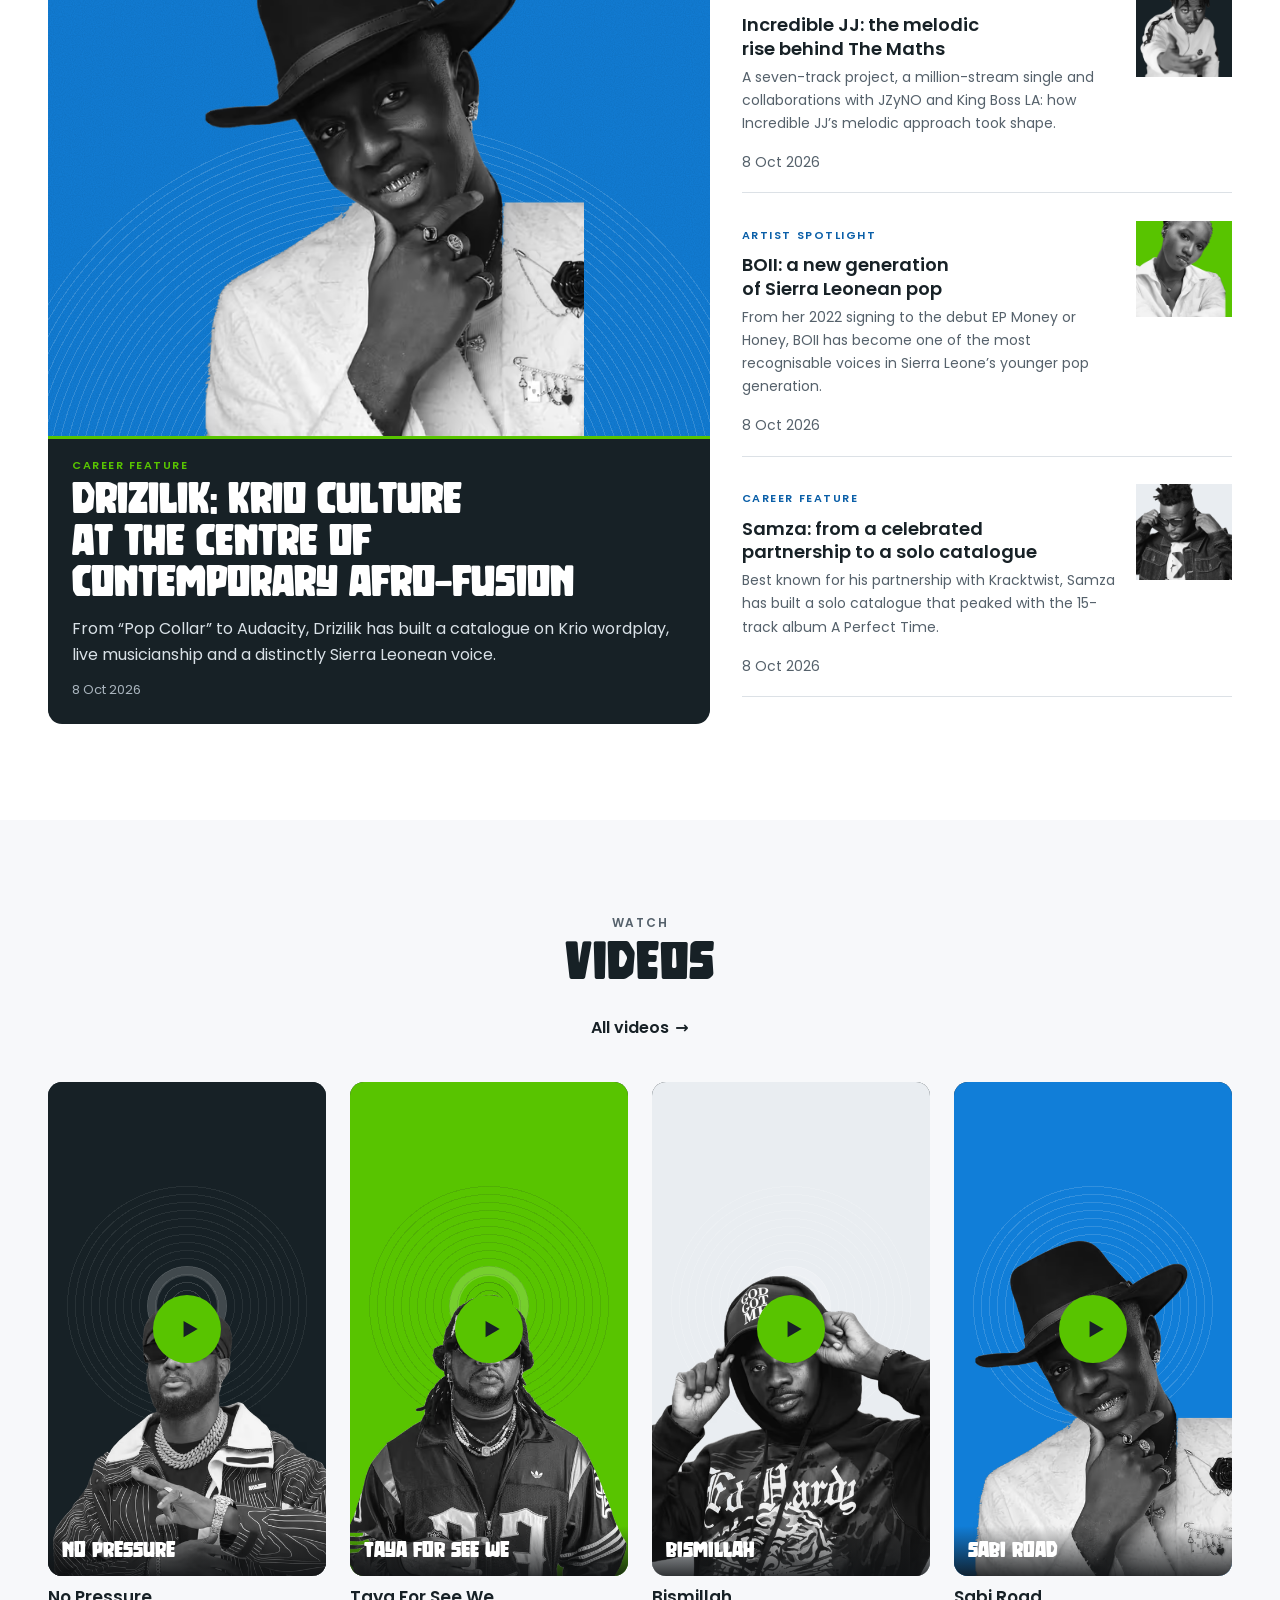
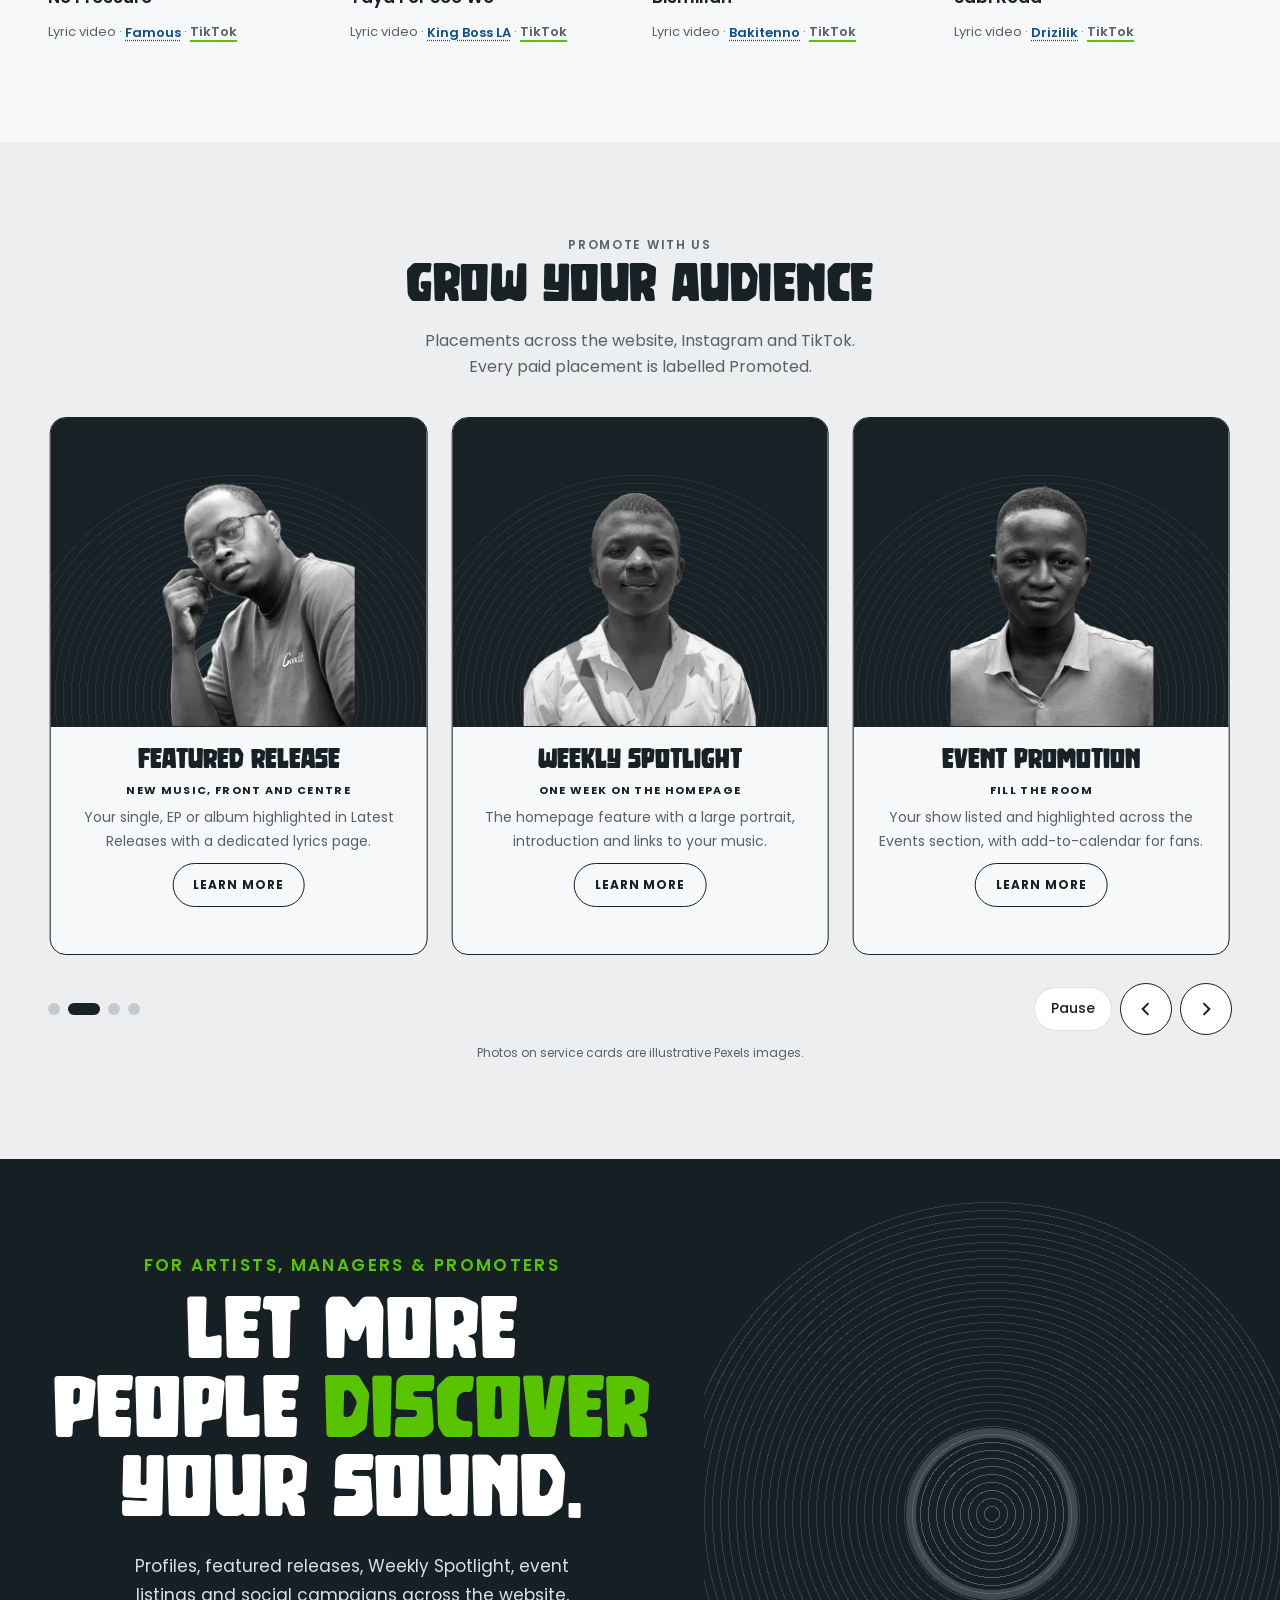
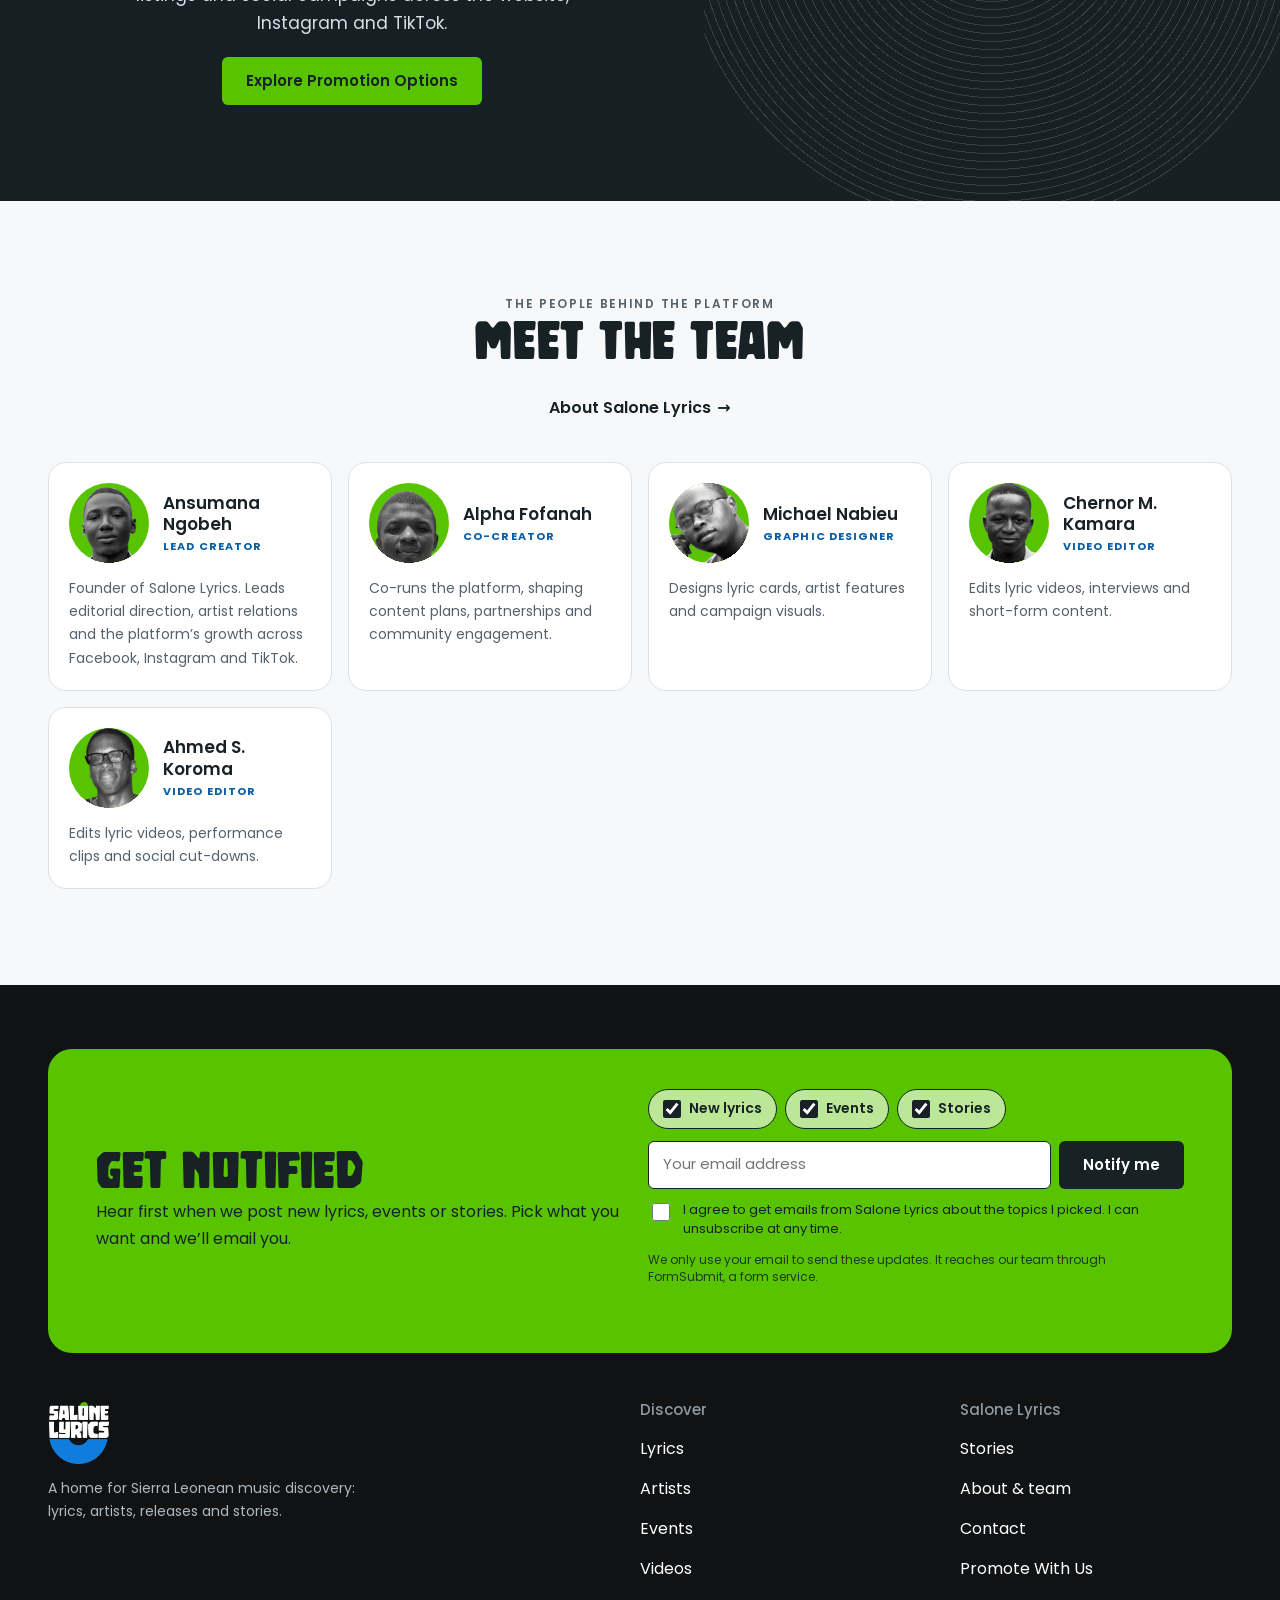
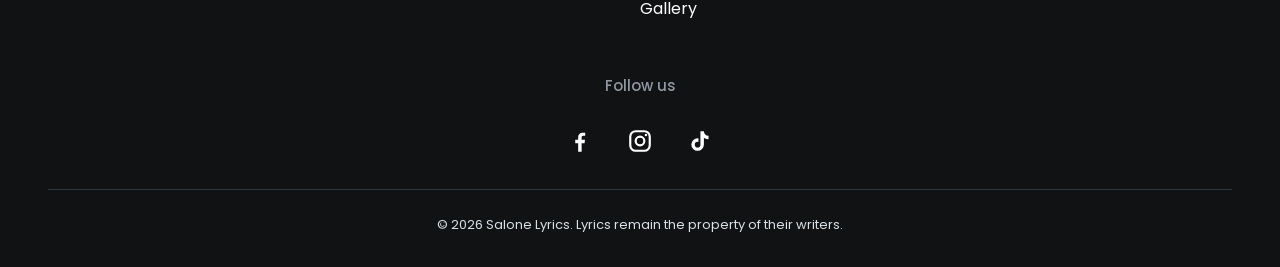
==== commit 037a7c52: "﻿Display-font hero heading, icons on official links, more song links - Homepage heading uses the Sal" ====
--- a/index.html
+++ b/index.html
@@ -986,7 +986,7 @@
 .sz::before{content:"";position:absolute;inset:0;z-index:-1;pointer-events:none;background:radial-gradient(80% 42% at 50% 55%,rgba(255,255,255,.16),transparent 70%),linear-gradient(180deg,rgba(16,18,20,.55) 0%,rgba(16,18,20,.2) 45%,rgba(16,18,20,.45) 100%)}
 .sz-head{display:grid;justify-items:center;gap:10px;max-width:720px;margin-inline:auto;padding-inline:var(--gut)}
 .sz-head .eyebrow{color:rgba(255,255,255,.9);margin:0}
-.sz-title{margin:0;font:700 clamp(30px,8vw,56px)/1.12 var(--f-body);letter-spacing:-.015em;color:#fff;text-wrap:balance}
+.sz-title{margin:0;font:400 clamp(44px,11vw,92px)/.92 var(--f-display);letter-spacing:.01em;text-transform:uppercase;color:#fff;text-wrap:balance}
 .sz-title .ln{display:block}
 .sz .hero-title .ch,.sz .hero-title .accent .ch{animation:ch-rise .6s var(--ease) both;animation-delay:calc(var(--k) * 25ms + 80ms)}
 .sz-flow{--cw:clamp(196px,54vw,280px);--step:calc(var(--cw) * .92);margin-top:36px}
@@ -1123,6 +1123,9 @@
 .plat.is-direct .plat-t small{color:var(--ok);font-weight:600}
 @media (min-width:640px){.song-layout>div .plat-grid{grid-template-columns:repeat(4,minmax(0,1fr))}}
 
+/* ---------- Official links: one tile per line with the platform icon ---------- */
+.plat-list{grid-template-columns:minmax(0,1fr)}
+
 
 </style>
 
@@ -1283,98 +1286,98 @@
 
 songs: [
   {"slug":"lyric-reader-demo","title":"Mama Salone","artist":"demo","genre":"Demo","type":"Demo","year":2026,"demo":true,"credits":{"Text":"Original sample written for this preview"},"lyrics":[["Verse 1",["Early morning, kettle on the coal","Mama humming songs I never told","She say pikin, hold your head up high","Salone sun go dry the tears you cry"]],["Chorus",["Mama Salone, Mama Salone","Every road I walk, it lead me home","Mama Salone, you never leave me alone","Mama Salone"]],["Verse 2",["Market voices calling down the street","Pepper, fish and dust upon my feet","Far away I keep your picture near","Close my eyes and you are standing here"]],["Bridge",["Tenki, tenki for the hands that hold","Tenki for the stories that you told"]]],"translation":{"label":"English (example translation)","note":"Krio lines translated for readers outside Sierra Leone.","lines":{"She say pikin, hold your head up high":"She says, child, hold your head up high","Salone sun go dry the tears you cry":"The Salone sun will dry the tears you cry","Tenki, tenki for the hands that hold":"Thank you, thank you for the hands that hold","Tenki for the stories that you told":"Thank you for the stories that you told"}}},
-  {"slug":"ashobi","title":"Ashobi","artist":"drizilik","feat":"Idris Elba","genre":"Afro hip-hop","type":"Single","year":2022,"label":"7Wallace","listen":{"links":{"appleMusic":"https://music.apple.com/us/album/ashobi/1638724918?i=1638724919"},"embed":{"name":"Apple Music","src":"https://embed.music.apple.com/us/album/ashobi/1638724918?i=1638724919","h":175}},"lyrics":[["Intro: Idris Elba, Drizilik, Masterkraft, DJ Rampage",["Yeah, this wan na classic you nor know?","Are you ready now? (Dris, dris)","Master (Let's go)","Bless this beat DJ Rampage"]],["Verse 1: Drizilik",["Ah kin feel lek ah dey na ose","Anysai wey ah dey na the planet","The good o, the bad o, all na God inh provision for harness","By how you sow am, en how inh fit you","The ashobi kin fine, e kin worwor","Ah know say nor to me pick am, so ah dey wer am lek say na me heart","Not to just a garment"]],["Hook: Drizilik",["Uda dey wey nor get the ashobi","You beteh go fen you ashobi","Na ya deh dey sell the ashobi","Nobody nor dey lend inh ashobi","So you wey nor been know the ashobi (Wey)","Now wey you don know the ashobi (Ok)","Uda get for sow you ashobi","Nor sidom tey deh show you ashobi (Yeah)"]],["Chorus: Drizilik",["If you get the ashobi go down low, let's go","(Go down, go down low)","If you get the ashobi go down low","(Go down, go down low)","If you get the ashobi go down low","(Go down, go down low)","If you get the ashobi go down low","(Go down, go down low)"]],["Verse 2: Idris Elba",["Dris","For wer ashobi na for glady, sam you kin wer am with sister or padi","Man if you nor been know say how deh sow am fine, fine","Well tidey you go sabi, you say ah dey bluff?","Ah dey bluff yes, uda nor lek am say less","We na the king en the queen of ashobi tidey, of cos we dey show off","See all man dey kam close, wan klos e sweet lekeh donought","See all man dey pull style tey doe clean, before we dey komot (Bor, bor)","Ah lek you don chak tey you fodom","As long as na low you dey go dong","As long as you dance with you kompin man, you for be proud for komot na salone"]],["Hook: Drizilik",["Uda dey wey nor get the ashobi (We)","You beteh go fen you ashobi","Na ya deh dey sell the ashobi","Nobody nor dey lend inh ashobi","So you wey nor been know the ashobi (Wey)","Now wey you don know the ashobi","Uda get for sow you ashobi (A)","Nor sidom tey deh show you ashobi"]],["Chorus: Drizilik",["If you get the ashobi go down low","(Go down, go down low)","If you get the ashobi go down low, dris","(Go down, go down low)","If you get the ashobi go down low","(Go down, go down low)","If you get the ashobi go down low, A","(Go down, go down low)"]],["Verse 3: Drizilik",["Ah beteh nor show up, than ah show up looking lek ah nor for don show up (At all)","We glady we own up, na we right and responsibility for show love (We show love)","Leh the kopor dey go up, by age en by pockit we grow up","From da mami na junction inh donought","To focus on africa, B-B-C they know us"]],["Interlude: Drizilik",["Oba ya una clap","Oba yanda una clap","The wan deh biyen una clap","The wan deh bifo una clap","You get the ashobi clap","You nor get the ashobi clap","You dey go get the ashobi clap","You get for get the ashobi clap"]],["Chorus: Drizilik",["If you get the ashobi go down low, yeah","(Go down, go down low)","If you get the ashobi go down low, dris","(Go down, go down low)","If you get the ashobi go down low","(Go down, go down low)","If you get the ashobi go down low, A","(Go down, go down low)"]],["Outro: Idris Elba, Drizilik",["Ah nor been tell you say this na classic (Cheese)","Dris, drizzy (Wah)","Salone man, all man (All man)","Shake am (Shake am)","Go dong (Go dong)","Kam up (Kam up)","A!","If you get the ashobi go down low","(Go down, go down low)"]]],"lyricsBy":"Drizilik’s team"},
+  {"slug":"ashobi","title":"Ashobi","artist":"drizilik","feat":"Idris Elba","genre":"Afro hip-hop","type":"Single","year":2022,"label":"7Wallace","listen":{"links":{"appleMusic":"https://music.apple.com/us/album/ashobi/1638724918?i=1638724919","deezer":"https://www.deezer.com/track/1857878537"},"embed":{"name":"Apple Music","src":"https://embed.music.apple.com/us/album/ashobi/1638724918?i=1638724919","h":175}},"lyrics":[["Intro: Idris Elba, Drizilik, Masterkraft, DJ Rampage",["Yeah, this wan na classic you nor know?","Are you ready now? (Dris, dris)","Master (Let's go)","Bless this beat DJ Rampage"]],["Verse 1: Drizilik",["Ah kin feel lek ah dey na ose","Anysai wey ah dey na the planet","The good o, the bad o, all na God inh provision for harness","By how you sow am, en how inh fit you","The ashobi kin fine, e kin worwor","Ah know say nor to me pick am, so ah dey wer am lek say na me heart","Not to just a garment"]],["Hook: Drizilik",["Uda dey wey nor get the ashobi","You beteh go fen you ashobi","Na ya deh dey sell the ashobi","Nobody nor dey lend inh ashobi","So you wey nor been know the ashobi (Wey)","Now wey you don know the ashobi (Ok)","Uda get for sow you ashobi","Nor sidom tey deh show you ashobi (Yeah)"]],["Chorus: Drizilik",["If you get the ashobi go down low, let's go","(Go down, go down low)","If you get the ashobi go down low","(Go down, go down low)","If you get the ashobi go down low","(Go down, go down low)","If you get the ashobi go down low","(Go down, go down low)"]],["Verse 2: Idris Elba",["Dris","For wer ashobi na for glady, sam you kin wer am with sister or padi","Man if you nor been know say how deh sow am fine, fine","Well tidey you go sabi, you say ah dey bluff?","Ah dey bluff yes, uda nor lek am say less","We na the king en the queen of ashobi tidey, of cos we dey show off","See all man dey kam close, wan klos e sweet lekeh donought","See all man dey pull style tey doe clean, before we dey komot (Bor, bor)","Ah lek you don chak tey you fodom","As long as na low you dey go dong","As long as you dance with you kompin man, you for be proud for komot na salone"]],["Hook: Drizilik",["Uda dey wey nor get the ashobi (We)","You beteh go fen you ashobi","Na ya deh dey sell the ashobi","Nobody nor dey lend inh ashobi","So you wey nor been know the ashobi (Wey)","Now wey you don know the ashobi","Uda get for sow you ashobi (A)","Nor sidom tey deh show you ashobi"]],["Chorus: Drizilik",["If you get the ashobi go down low","(Go down, go down low)","If you get the ashobi go down low, dris","(Go down, go down low)","If you get the ashobi go down low","(Go down, go down low)","If you get the ashobi go down low, A","(Go down, go down low)"]],["Verse 3: Drizilik",["Ah beteh nor show up, than ah show up looking lek ah nor for don show up (At all)","We glady we own up, na we right and responsibility for show love (We show love)","Leh the kopor dey go up, by age en by pockit we grow up","From da mami na junction inh donought","To focus on africa, B-B-C they know us"]],["Interlude: Drizilik",["Oba ya una clap","Oba yanda una clap","The wan deh biyen una clap","The wan deh bifo una clap","You get the ashobi clap","You nor get the ashobi clap","You dey go get the ashobi clap","You get for get the ashobi clap"]],["Chorus: Drizilik",["If you get the ashobi go down low, yeah","(Go down, go down low)","If you get the ashobi go down low, dris","(Go down, go down low)","If you get the ashobi go down low","(Go down, go down low)","If you get the ashobi go down low, A","(Go down, go down low)"]],["Outro: Idris Elba, Drizilik",["Ah nor been tell you say this na classic (Cheese)","Dris, drizzy (Wah)","Salone man, all man (All man)","Shake am (Shake am)","Go dong (Go dong)","Kam up (Kam up)","A!","If you get the ashobi go down low","(Go down, go down low)"]]],"lyricsBy":"Drizilik’s team"},
   {"slug":"pop-collar","title":"Pop Collar","artist":"drizilik","genre":"Afro hip-hop","type":"Single","year":null,"listen":{"links":{"deezer":"https://www.deezer.com/track/738295122"},"embed":{"name":"Deezer","src":"https://widget.deezer.com/widget/auto/track/738295122","h":150}}},
   {"slug":"move-right","title":"Move Right","artist":"drizilik","feat":"Big Zuu","genre":"Afro hip-hop","type":"Single","year":2020},
-  {"slug":"popular","title":"Popular","artist":"drizilik","feat":"Ramoni","genre":"Afro hip-hop","type":"Single","year":2022,"listen":{"links":{"appleMusic":"https://music.apple.com/us/album/popular-feat-ramoni/1613473257?i=1613473261"},"embed":{"name":"Apple Music","src":"https://embed.music.apple.com/us/album/popular-feat-ramoni/1613473257?i=1613473261","h":175}},"lyrics":[["Verse 1",["You decided to sleep on me when you woke up I was famous that doesn’t mean it happened overnight","One minute I was funny but that’s the thing with entertainers any minute i can take another flight","Yeah I'm here to chase the money but that fact it's a no brainer a nor de flex out of spite","It's just part of the journey because dem tink na dem lift you up dem pull you down lekke kite","Now dem si yu de win dem nor know how we begin","Jealous of the team they wanna come in between","I say what I mean and i don't mean to be mean","But bitch get off my dick the Royal penis is clean","I heard the same place as the loss is where the lesson is","You don know life if you don't know what the pressure is","Rumors go build but nor to de a de live there's no point in addressing it"]],["Chorus",["When dem know say you Popular","Many men want to get you down","Bad man want to steal your crown","Reduce your shine you gats decline","When dem know say you Popular","Many men want to get you down","Bad man want to steal your crown","Reduce your shine you gats decline"]],["Verse 2",["Look at what the fame is causin","Now everybody claiming that we cousins","I don't know why they fuss it","They asking fr my number cuz am buzzing","They wanna get my line so they cam cross it","Listen each and everything they say","They thinking we the same expecting me to fadeaway","On a normal day","I'll be billionaire if i can get a dime for all the shit i hear today","If it's not my Gees then its incorrect","There's really not a higher level i can recollect","Some of my old people wanna reconnect","Instead of dropping a diss i just disconnect","My fan base keeps increasing","I put their minds in a fine place so they listen","Hit after hit after","We dem ask a say a miss my presence is a present that is why am never missing","And yes am big of course","I play a different sport","These rappers looking cursed","I am on a different course","I'll never quit because of all the pain it caused","We all de pay the price its just a different cost"]],["Chorus",["When dem know say you Popular","Many men want to get you down","Bad man want to steal your crown","Reduce your shine you gats decline","When dem know say you Popular","Many men want to get you down","Bad man want to steal your crown","Reduce your shine you gats decline"]]],"lyricsBy":"Drizilik’s team"},
-  {"slug":"fana-makit","title":"Fana Makit","artist":"drizilik","genre":"Afro hip-hop","type":"Album","year":2022,"listen":{"links":{"appleMusic":"https://music.apple.com/us/album/fana-makit/1638724918?i=1638724935"},"embed":{"name":"Apple Music","src":"https://embed.music.apple.com/us/album/fana-makit/1638724918?i=1638724935","h":175}}},
+  {"slug":"popular","title":"Popular","artist":"drizilik","feat":"Ramoni","genre":"Afro hip-hop","type":"Single","year":2022,"listen":{"links":{"appleMusic":"https://music.apple.com/us/album/popular-feat-ramoni/1613473257?i=1613473261","deezer":"https://www.deezer.com/track/1681504927","audiomack":"https://audiomack.com/shukubly/song/popular"},"embed":{"name":"Apple Music","src":"https://embed.music.apple.com/us/album/popular-feat-ramoni/1613473257?i=1613473261","h":175}},"lyrics":[["Verse 1",["You decided to sleep on me when you woke up I was famous that doesn’t mean it happened overnight","One minute I was funny but that’s the thing with entertainers any minute i can take another flight","Yeah I'm here to chase the money but that fact it's a no brainer a nor de flex out of spite","It's just part of the journey because dem tink na dem lift you up dem pull you down lekke kite","Now dem si yu de win dem nor know how we begin","Jealous of the team they wanna come in between","I say what I mean and i don't mean to be mean","But bitch get off my dick the Royal penis is clean","I heard the same place as the loss is where the lesson is","You don know life if you don't know what the pressure is","Rumors go build but nor to de a de live there's no point in addressing it"]],["Chorus",["When dem know say you Popular","Many men want to get you down","Bad man want to steal your crown","Reduce your shine you gats decline","When dem know say you Popular","Many men want to get you down","Bad man want to steal your crown","Reduce your shine you gats decline"]],["Verse 2",["Look at what the fame is causin","Now everybody claiming that we cousins","I don't know why they fuss it","They asking fr my number cuz am buzzing","They wanna get my line so they cam cross it","Listen each and everything they say","They thinking we the same expecting me to fadeaway","On a normal day","I'll be billionaire if i can get a dime for all the shit i hear today","If it's not my Gees then its incorrect","There's really not a higher level i can recollect","Some of my old people wanna reconnect","Instead of dropping a diss i just disconnect","My fan base keeps increasing","I put their minds in a fine place so they listen","Hit after hit after","We dem ask a say a miss my presence is a present that is why am never missing","And yes am big of course","I play a different sport","These rappers looking cursed","I am on a different course","I'll never quit because of all the pain it caused","We all de pay the price its just a different cost"]],["Chorus",["When dem know say you Popular","Many men want to get you down","Bad man want to steal your crown","Reduce your shine you gats decline","When dem know say you Popular","Many men want to get you down","Bad man want to steal your crown","Reduce your shine you gats decline"]]],"lyricsBy":"Drizilik’s team"},
+  {"slug":"fana-makit","title":"Fana Makit","artist":"drizilik","genre":"Afro hip-hop","type":"Album","year":2022,"listen":{"links":{"appleMusic":"https://music.apple.com/us/album/fana-makit/1638724918?i=1638724935","deezer":"https://www.deezer.com/track/1857878657","audiomack":"https://audiomack.com/shukubly/song/fana-makit"},"embed":{"name":"Apple Music","src":"https://embed.music.apple.com/us/album/fana-makit/1638724918?i=1638724935","h":175}}},
   {"slug":"audacity","title":"Audacity","artist":"drizilik","featA":"d4nny","feat":"D4nny Beatz","genre":"Afro hip-hop","type":"Single","year":2026,"release":"audacity-album","listen":{"links":{"appleMusic":"https://music.apple.com/us/album/audacity/6811765244?i=6811765344","deezer":"https://www.deezer.com/track/4284630222"},"embed":{"name":"Apple Music","src":"https://embed.music.apple.com/us/album/audacity/6811765244?i=6811765344","h":175}}},
   {"slug":"peace","title":"Peace","artist":"kao-denero","featA":"laj","feat":"LAJ","genre":"Hip-hop","type":"Single","year":2024},
-  {"slug":"emonah","title":"Emonah","artist":"kao-denero","feat":"Big Joe","genre":"Hip-hop","type":"Single","year":null},
+  {"slug":"emonah","title":"Emonah","artist":"kao-denero","feat":"Big Joe","genre":"Hip-hop","type":"Single","year":null,"listen":{"links":{"audiomack":"https://audiomack.com/kao-denero/song/emonah"}}},
   {"slug":"like-a-star","title":"Like A Star","artist":"kao-denero","featA":"itribe","feat":"I-Tribe","genre":"Hip-hop","type":"Single","year":2025,"listen":{"links":{"appleMusic":"https://music.apple.com/us/album/like-a-star/1861235784?i=1861235787"},"embed":{"name":"Apple Music","src":"https://embed.music.apple.com/us/album/like-a-star/1861235784?i=1861235787","h":175}}},
-  {"slug":"bismillah","title":"Bismillah","artist":"bakitenno","genre":"Afrobeats","type":"Single","year":2025,"listen":{"links":{"appleMusic":"https://music.apple.com/us/album/bismillah/1841476055?i=1841476056"},"embed":{"name":"Apple Music","src":"https://embed.music.apple.com/us/album/bismillah/1841476055?i=1841476056","h":175}}},
-  {"slug":"problem","title":"Problem","artist":"bakitenno","featA":"samza","feat":"Samza","genre":"Afrobeats","type":"Single","year":2024,"listen":{"links":{"deezer":"https://www.deezer.com/track/3566455081"},"embed":{"name":"Deezer","src":"https://widget.deezer.com/widget/auto/track/3566455081","h":150}}},
-  {"slug":"janka-nabay","title":"Janka Nabay","artist":"bakitenno","genre":"Afrobeats","type":"Single","year":2026,"listen":{"links":{"appleMusic":"https://music.apple.com/us/album/janka-nabay-single/6772010306"},"embed":{"name":"Apple Music","src":"https://embed.music.apple.com/us/album/janka-nabay-single/6772010306","h":175}}},
-  {"slug":"light","title":"Light","artist":"bakitenno","feat":"Uchee","genre":"Afrobeats","type":"Single","year":2026,"listen":{"links":{"appleMusic":"https://music.apple.com/us/album/light-feat-uchee-single/1866917487"},"embed":{"name":"Apple Music","src":"https://embed.music.apple.com/us/album/light-feat-uchee-single/1866917487","h":175}}},
-  {"slug":"kotcs-intro","title":"KOTCS (Intro)","artist":"bakitenno","genre":"Afrobeats","type":"Album","year":2026,"release":"kotcs","track":1,"listen":{"links":{"deezer":"https://www.deezer.com/track/4356372002"},"embed":{"name":"Deezer","src":"https://widget.deezer.com/widget/auto/track/4356372002","h":150}}},
-  {"slug":"update","title":"Update","artist":"bakitenno","genre":"Afrobeats","type":"Album","year":2026,"release":"kotcs","track":2,"listen":{"links":{"deezer":"https://www.deezer.com/track/4356372012"},"embed":{"name":"Deezer","src":"https://widget.deezer.com/widget/auto/track/4356372012","h":150}}},
-  {"slug":"alhamdulillah","title":"Alhamdulillah","artist":"bakitenno","genre":"Afrobeats","type":"Album","year":2026,"release":"kotcs","track":3,"listen":{"links":{"deezer":"https://www.deezer.com/track/4356372022"},"embed":{"name":"Deezer","src":"https://widget.deezer.com/widget/auto/track/4356372022","h":150}}},
-  {"slug":"we-dey-ya-fos","title":"We Dey Ya Fos","artist":"bakitenno","feat":"Baby Bernard","genre":"Afrobeats","type":"Album","year":2026,"release":"kotcs","track":4,"listen":{"links":{"deezer":"https://www.deezer.com/track/4356372032"},"embed":{"name":"Deezer","src":"https://widget.deezer.com/widget/auto/track/4356372032","h":150}}},
-  {"slug":"scatter","title":"Scatter","artist":"bakitenno","genre":"Afrobeats","type":"Album","year":2026,"release":"kotcs","track":5,"listen":{"links":{"deezer":"https://www.deezer.com/track/4356372042"},"embed":{"name":"Deezer","src":"https://widget.deezer.com/widget/auto/track/4356372042","h":150}}},
-  {"slug":"foday-sankoh","title":"Foday Sankoh","artist":"bakitenno","genre":"Afrobeats","type":"Album","year":2026,"release":"kotcs","track":6,"listen":{"links":{"deezer":"https://www.deezer.com/track/4356372052"},"embed":{"name":"Deezer","src":"https://widget.deezer.com/widget/auto/track/4356372052","h":150}}},
-  {"slug":"wantem","title":"Wantem","artist":"bakitenno","featA":"laj","feat":"King Boss LA","genre":"Afrobeats","type":"Album","year":2026,"release":"kotcs","track":7,"listen":{"links":{"deezer":"https://www.deezer.com/track/4356372062"},"embed":{"name":"Deezer","src":"https://widget.deezer.com/widget/auto/track/4356372062","h":150}}},
-  {"slug":"ah-lek-waist","title":"Ah Lek Waist","artist":"bakitenno","genre":"Afrobeats","type":"Album","year":2026,"release":"kotcs","track":8,"listen":{"links":{"deezer":"https://www.deezer.com/track/4356372072"},"embed":{"name":"Deezer","src":"https://widget.deezer.com/widget/auto/track/4356372072","h":150}}},
-  {"slug":"well-na-dat","title":"Well Na Dat","artist":"bakitenno","genre":"Afrobeats","type":"Album","year":2026,"release":"kotcs","track":9,"listen":{"links":{"deezer":"https://www.deezer.com/track/4356372082"},"embed":{"name":"Deezer","src":"https://widget.deezer.com/widget/auto/track/4356372082","h":150}}},
-  {"slug":"wuteteh","title":"Wuteteh","artist":"bakitenno","feat":"Shadow Boxxer","genre":"Afrobeats","type":"Album","year":2026,"release":"kotcs","track":10,"listen":{"links":{"deezer":"https://www.deezer.com/track/4356372092"},"embed":{"name":"Deezer","src":"https://widget.deezer.com/widget/auto/track/4356372092","h":150}}},
-  {"slug":"husai-yu-komot","title":"Husai Yu Komot?","artist":"bakitenno","featA":"kao-denero","feat":"Kao Denero","genre":"Afrobeats","type":"Album","year":2026,"release":"kotcs","track":11,"listen":{"links":{"deezer":"https://www.deezer.com/track/4356372102"},"embed":{"name":"Deezer","src":"https://widget.deezer.com/widget/auto/track/4356372102","h":150}}},
-  {"slug":"tonight","title":"Tonight","artist":"bakitenno","featA":"isat","feat":"Isat","genre":"Afrobeats","type":"Album","year":2026,"release":"kotcs","track":12,"listen":{"links":{"deezer":"https://www.deezer.com/track/4356372112"},"embed":{"name":"Deezer","src":"https://widget.deezer.com/widget/auto/track/4356372112","h":150}}},
-  {"slug":"money","title":"Money","artist":"bakitenno","genre":"Afrobeats","type":"Album","year":2026,"release":"kotcs","track":13,"listen":{"links":{"deezer":"https://www.deezer.com/track/4356372122"},"embed":{"name":"Deezer","src":"https://widget.deezer.com/widget/auto/track/4356372122","h":150}}},
-  {"slug":"na-god","title":"Na God","artist":"bakitenno","feat":"BadBoy Ivy","genre":"Afrobeats","type":"Album","year":2026,"release":"kotcs","track":14,"listen":{"links":{"deezer":"https://www.deezer.com/track/4356372132"},"embed":{"name":"Deezer","src":"https://widget.deezer.com/widget/auto/track/4356372132","h":150}}},
-  {"slug":"this-life","title":"This Life","artist":"bakitenno","featA":"samza","feat":"Samza","genre":"Afrobeats","type":"Album","year":2026,"release":"kotcs","track":15,"listen":{"links":{"deezer":"https://www.deezer.com/track/4356372142"},"embed":{"name":"Deezer","src":"https://widget.deezer.com/widget/auto/track/4356372142","h":150}}},
-  {"slug":"waytin","title":"Waytin?","artist":"bakitenno","feat":"M.I.C","genre":"Afrobeats","type":"Album","year":2026,"release":"kotcs","track":18,"listen":{"links":{"deezer":"https://www.deezer.com/track/4356372172"},"embed":{"name":"Deezer","src":"https://widget.deezer.com/widget/auto/track/4356372172","h":150}}},
-  {"slug":"break","title":"Break","artist":"kracktwist","feat":"Lyrical Joe","genre":"Hip-hop","type":"Single","year":2026,"listen":{"links":{"appleMusic":"https://music.apple.com/us/album/break-feat-lyrical-joe/6786649545?i=6786649561"},"embed":{"name":"Apple Music","src":"https://embed.music.apple.com/us/album/break-feat-lyrical-joe/6786649545?i=6786649561","h":175}}},
-  {"slug":"mi-paddi","title":"Mi Paddi","artist":"kracktwist","lead":"Chechii","featA":"samza","feat":"Kracktwist Lamina & Samza","genre":"Hip-hop","type":"Feature","year":2025},
-  {"slug":"hustle-go-make-sense","title":"Hustle Go Make Sense","artist":"kracktwist","lead":"Blesz","featA":"star-zee","feat":"Star Zee, Prodigy, Arkman, Markmuday, Samza & Kracktwist","genre":"Hip-hop","type":"Feature","year":2020},
+  {"slug":"bismillah","title":"Bismillah","artist":"bakitenno","genre":"Afrobeats","type":"Single","year":2025,"listen":{"links":{"appleMusic":"https://music.apple.com/us/album/bismillah/1841476055?i=1841476056","deezer":"https://www.deezer.com/track/3566277161","audiomack":"https://audiomack.com/bakitenno/song/bismillah"},"embed":{"name":"Apple Music","src":"https://embed.music.apple.com/us/album/bismillah/1841476055?i=1841476056","h":175}}},
+  {"slug":"problem","title":"Problem","artist":"bakitenno","featA":"samza","feat":"Samza","genre":"Afrobeats","type":"Single","year":2024,"listen":{"links":{"deezer":"https://www.deezer.com/track/3566455081","audiomack":"https://audiomack.com/bakitenno/song/problem"},"embed":{"name":"Deezer","src":"https://widget.deezer.com/widget/auto/track/3566455081","h":150}}},
+  {"slug":"janka-nabay","title":"Janka Nabay","artist":"bakitenno","genre":"Afrobeats","type":"Single","year":2026,"listen":{"links":{"appleMusic":"https://music.apple.com/us/album/janka-nabay-single/6772010306","deezer":"https://www.deezer.com/track/4026128761","audiomack":"https://audiomack.com/bakitenno/song/janka-nabay"},"embed":{"name":"Apple Music","src":"https://embed.music.apple.com/us/album/janka-nabay-single/6772010306","h":175}}},
+  {"slug":"light","title":"Light","artist":"bakitenno","feat":"Uchee","genre":"Afrobeats","type":"Single","year":2026,"listen":{"links":{"appleMusic":"https://music.apple.com/us/album/light-feat-uchee-single/1866917487","audiomack":"https://audiomack.com/bakitenno/song/light"},"embed":{"name":"Apple Music","src":"https://embed.music.apple.com/us/album/light-feat-uchee-single/1866917487","h":175}}},
+  {"slug":"kotcs-intro","title":"KOTCS (Intro)","artist":"bakitenno","genre":"Afrobeats","type":"Album","year":2026,"release":"kotcs","track":1,"listen":{"links":{"deezer":"https://www.deezer.com/track/4356372002","appleMusic":"https://music.apple.com/us/album/kotcs-intro/6824401308?i=6824401310","audiomack":"https://audiomack.com/bakitenno/song/kotcs-intro"},"embed":{"name":"Deezer","src":"https://widget.deezer.com/widget/auto/track/4356372002","h":150}}},
+  {"slug":"update","title":"Update","artist":"bakitenno","genre":"Afrobeats","type":"Album","year":2026,"release":"kotcs","track":2,"listen":{"links":{"deezer":"https://www.deezer.com/track/4356372012","appleMusic":"https://music.apple.com/us/album/update/6824401308?i=6824401312","audiomack":"https://audiomack.com/bakitenno/song/update"},"embed":{"name":"Deezer","src":"https://widget.deezer.com/widget/auto/track/4356372012","h":150}}},
+  {"slug":"alhamdulillah","title":"Alhamdulillah","artist":"bakitenno","genre":"Afrobeats","type":"Album","year":2026,"release":"kotcs","track":3,"listen":{"links":{"deezer":"https://www.deezer.com/track/4356372022","appleMusic":"https://music.apple.com/us/album/alhamdulillah/6824401308?i=6824401313","audiomack":"https://audiomack.com/bakitenno/song/alhamdulillah"},"embed":{"name":"Deezer","src":"https://widget.deezer.com/widget/auto/track/4356372022","h":150}}},
+  {"slug":"we-dey-ya-fos","title":"We Dey Ya Fos","artist":"bakitenno","feat":"Baby Bernard","genre":"Afrobeats","type":"Album","year":2026,"release":"kotcs","track":4,"listen":{"links":{"deezer":"https://www.deezer.com/track/4356372032","audiomack":"https://audiomack.com/bakitenno/song/we-dey-ya-fos"},"embed":{"name":"Deezer","src":"https://widget.deezer.com/widget/auto/track/4356372032","h":150}}},
+  {"slug":"scatter","title":"Scatter","artist":"bakitenno","genre":"Afrobeats","type":"Album","year":2026,"release":"kotcs","track":5,"listen":{"links":{"deezer":"https://www.deezer.com/track/4356372042","appleMusic":"https://music.apple.com/us/album/scatter/6809799005?i=6809799006","audiomack":"https://audiomack.com/bakitenno/song/scatter"},"embed":{"name":"Deezer","src":"https://widget.deezer.com/widget/auto/track/4356372042","h":150}}},
+  {"slug":"foday-sankoh","title":"Foday Sankoh","artist":"bakitenno","genre":"Afrobeats","type":"Album","year":2026,"release":"kotcs","track":6,"listen":{"links":{"deezer":"https://www.deezer.com/track/4356372052","audiomack":"https://audiomack.com/bakitenno/song/foday-sankoh"},"embed":{"name":"Deezer","src":"https://widget.deezer.com/widget/auto/track/4356372052","h":150}}},
+  {"slug":"wantem","title":"Wantem","artist":"bakitenno","featA":"laj","feat":"King Boss LA","genre":"Afrobeats","type":"Album","year":2026,"release":"kotcs","track":7,"listen":{"links":{"deezer":"https://www.deezer.com/track/4356372062","appleMusic":"https://music.apple.com/us/album/wantem-feat-king-boss-la/6824401308?i=6824401317","audiomack":"https://audiomack.com/bakitenno/song/wantem"},"embed":{"name":"Deezer","src":"https://widget.deezer.com/widget/auto/track/4356372062","h":150}}},
+  {"slug":"ah-lek-waist","title":"Ah Lek Waist","artist":"bakitenno","genre":"Afrobeats","type":"Album","year":2026,"release":"kotcs","track":8,"listen":{"links":{"deezer":"https://www.deezer.com/track/4356372072","audiomack":"https://audiomack.com/bakitenno/song/ah-lek-waist"},"embed":{"name":"Deezer","src":"https://widget.deezer.com/widget/auto/track/4356372072","h":150}}},
+  {"slug":"well-na-dat","title":"Well Na Dat","artist":"bakitenno","genre":"Afrobeats","type":"Album","year":2026,"release":"kotcs","track":9,"listen":{"links":{"deezer":"https://www.deezer.com/track/4356372082","appleMusic":"https://music.apple.com/us/album/well-na-dat/6824401308?i=6824401319","audiomack":"https://audiomack.com/bakitenno/song/well-na-dat"},"embed":{"name":"Deezer","src":"https://widget.deezer.com/widget/auto/track/4356372082","h":150}}},
+  {"slug":"wuteteh","title":"Wuteteh","artist":"bakitenno","feat":"Shadow Boxxer","genre":"Afrobeats","type":"Album","year":2026,"release":"kotcs","track":10,"listen":{"links":{"deezer":"https://www.deezer.com/track/4356372092","appleMusic":"https://music.apple.com/us/album/wuteteh-feat-shadow-boxer/6824401308?i=6824401320","audiomack":"https://audiomack.com/bakitenno/song/wuteteh"},"embed":{"name":"Deezer","src":"https://widget.deezer.com/widget/auto/track/4356372092","h":150}}},
+  {"slug":"husai-yu-komot","title":"Husai Yu Komot?","artist":"bakitenno","featA":"kao-denero","feat":"Kao Denero","genre":"Afrobeats","type":"Album","year":2026,"release":"kotcs","track":11,"listen":{"links":{"deezer":"https://www.deezer.com/track/4356372102","appleMusic":"https://music.apple.com/us/album/husai-yu-komot-feat-kao-denero/6824401308?i=6824401322","audiomack":"https://audiomack.com/bakitenno/song/husai-yu-komot"},"embed":{"name":"Deezer","src":"https://widget.deezer.com/widget/auto/track/4356372102","h":150}}},
+  {"slug":"tonight","title":"Tonight","artist":"bakitenno","featA":"isat","feat":"Isat","genre":"Afrobeats","type":"Album","year":2026,"release":"kotcs","track":12,"listen":{"links":{"deezer":"https://www.deezer.com/track/4356372112","audiomack":"https://audiomack.com/bakitenno/song/tonight"},"embed":{"name":"Deezer","src":"https://widget.deezer.com/widget/auto/track/4356372112","h":150}}},
+  {"slug":"money","title":"Money","artist":"bakitenno","genre":"Afrobeats","type":"Album","year":2026,"release":"kotcs","track":13,"listen":{"links":{"deezer":"https://www.deezer.com/track/4356372122","appleMusic":"https://music.apple.com/us/album/money/6824401308?i=6824401325","audiomack":"https://audiomack.com/bakitenno/song/money"},"embed":{"name":"Deezer","src":"https://widget.deezer.com/widget/auto/track/4356372122","h":150}}},
+  {"slug":"na-god","title":"Na God","artist":"bakitenno","feat":"BadBoy Ivy","genre":"Afrobeats","type":"Album","year":2026,"release":"kotcs","track":14,"listen":{"links":{"deezer":"https://www.deezer.com/track/4356372132","appleMusic":"https://music.apple.com/us/album/na-god-feat-badboy-ivy/6824401308?i=6824401326","audiomack":"https://audiomack.com/bakitenno/song/na-god"},"embed":{"name":"Deezer","src":"https://widget.deezer.com/widget/auto/track/4356372132","h":150}}},
+  {"slug":"this-life","title":"This Life","artist":"bakitenno","featA":"samza","feat":"Samza","genre":"Afrobeats","type":"Album","year":2026,"release":"kotcs","track":15,"listen":{"links":{"deezer":"https://www.deezer.com/track/4356372142","appleMusic":"https://music.apple.com/us/album/this-life-feat-samza/6824401308?i=6824401328","audiomack":"https://audiomack.com/bakitenno/song/this-life"},"embed":{"name":"Deezer","src":"https://widget.deezer.com/widget/auto/track/4356372142","h":150}}},
+  {"slug":"waytin","title":"Waytin?","artist":"bakitenno","feat":"M.I.C","genre":"Afrobeats","type":"Album","year":2026,"release":"kotcs","track":18,"listen":{"links":{"deezer":"https://www.deezer.com/track/4356372172","appleMusic":"https://music.apple.com/us/album/waytin-feat-m-i-c/6824401308?i=6824401361","audiomack":"https://audiomack.com/bakitenno/song/waytin"},"embed":{"name":"Deezer","src":"https://widget.deezer.com/widget/auto/track/4356372172","h":150}}},
+  {"slug":"break","title":"Break","artist":"kracktwist","feat":"Lyrical Joe","genre":"Hip-hop","type":"Single","year":2026,"listen":{"links":{"appleMusic":"https://music.apple.com/us/album/break-feat-lyrical-joe/6786649545?i=6786649561","audiomack":"https://audiomack.com/kracktwist-lamina/song/break"},"embed":{"name":"Apple Music","src":"https://embed.music.apple.com/us/album/break-feat-lyrical-joe/6786649545?i=6786649561","h":175}}},
+  {"slug":"mi-paddi","title":"Mi Paddi","artist":"kracktwist","lead":"Chechii","featA":"samza","feat":"Kracktwist Lamina & Samza","genre":"Hip-hop","type":"Feature","year":2025,"listen":{"links":{"appleMusic":"https://music.apple.com/us/album/mi-paddi-feat-kracktwist-lamina-theycallmesamza/1896351014?i=6767032732"},"embed":{"name":"Apple Music","src":"https://embed.music.apple.com/us/album/mi-paddi-feat-kracktwist-lamina-theycallmesamza/1896351014?i=6767032732","h":175}}},
+  {"slug":"hustle-go-make-sense","title":"Hustle Go Make Sense","artist":"kracktwist","lead":"Blesz","featA":"star-zee","feat":"Star Zee, Prodigy, Arkman, Markmuday, Samza & Kracktwist","genre":"Hip-hop","type":"Feature","year":2020,"listen":{"links":{"appleMusic":"https://music.apple.com/us/album/hustle-go-make-sense/1484570684?i=1484570687"},"embed":{"name":"Apple Music","src":"https://embed.music.apple.com/us/album/hustle-go-make-sense/1484570684?i=1484570687","h":175}}},
   {"slug":"thop","title":"Thop","artist":"kracktwist","genre":"Hip-hop","type":"Single","year":2017},
   {"slug":"feel-alright","title":"Feel Alright","artist":"boii","genre":"Afrobeats","type":"Single","year":2024,"listen":{"links":{"deezer":"https://www.deezer.com/track/2866803662"},"embed":{"name":"Deezer","src":"https://widget.deezer.com/widget/auto/track/2866803662","h":150}},"lyrics":[["",["Whine me","Whine me","Nor go dey whine me","I know you know what I need","Shey you go fit to handle my","Mileage","Mileage","I know you like what you see","Seeing me belly dancing oo","Ee go finish for my head"]],["",["We could do the same thing","All night all night","There's only one thing to do to make me feel alright","Send the money oh","And when u do make you let me know","Let the money flow","So ee go finish for me head"]],["",["I no like stress for my life","Give me waytin I like","I no like stress for my life","I like waytin I like","I no like stress for my life","Give me waytin I like","I no like stress for my life","I like waytin I like"]],["",["No need to complicate","I need to concentrate","Send make I calculate","I want to travaillez","But if u feeling say","I go give u space","Honey nor dey play oo","Send make I calculate","I want to travaillez"]],["",["We could do the same thing","All night all night","There's only one thing to do to make me feel alright","Send the money oh","And when u do make you let me know","Let the money flow","So ee go finish for me head"]],["",["I no like stress for my life","Give me waytin I like","I no like stress for my life","I like waytin I like","I no like stress for my life","Give me waytin I like","I no like stress for my life","I like waytin I like"]]],"lyricsBy":"BOII’s team"},
-  {"slug":"love-na-scam","title":"Love Na Scam","artist":"boii","genre":"Afrobeats","type":"Single","year":2024,"listen":{"links":{"appleMusic":"https://music.apple.com/us/album/love-na-scam/1776449163?i=1776449164"},"embed":{"name":"Apple Music","src":"https://embed.music.apple.com/us/album/love-na-scam/1776449163?i=1776449164","h":175}},"lyrics":[["",["Yes... how much I go pay?","Eh?","You say?","Negotiation!"]],["",["Relationship na work oo","I don leave am for them","If I tell you say e easy o","Na set up","And if you still believe in love","You go surely collect","I'm simply not available cos","\"Love na scam\"","\"Love na scam oo\"","\"Love na scam\""]],["",["Something when them dey always talk","Way dey make them feel like say them too tough","Comot na here","Shut up you too talk","Kpo kpo kpo","For your matter I pin","Chai","Me and this love thing again"]],["",["Everything na transaction","E don don","Still on still I go dey move","If you think am too much you go lose","E go be like say na juju","Love go make you mumu","Them go whine you but no gree","You fall in, go deeper","I don try settle down","But my eye don see shege"]],["",["Relationship na work oo","I don leave am for them","If I tell you say e easy o","Na set up","And if you still believe in love","You go surely collect","I'm simply not available cos","\"Love na scam\"","\"Love na scam oo\"","\"Love na scam\"","\"Love na scam\"","\"Love na scam\""]],["",["I've been bad","I've been good","I've been bougie","Still no work","My Baka boom boom","Pretty looks","What to do?","Still no work","I've been broken","I've been taken","Now I dey for Tinder","I don come online"]],["",["Everything na transaction","E don don","Still on still I go dey move","If you think am too much you go lose","E go be like say na juju","Love go make you mumu","Them go whine you but no gree","You fall in, go deeper","I don try settle down","But my eye don see shege"]],["",["Relationship na work oo","I don leave am for them","If I tell you say e easy o","Na set up","And if you still believe in love","You go surely collect","I'm simply not available cos","\"Love na scam\"","\"Love na scam oo\"","\"Love na scam\""]]],"lyricsBy":"BOII’s team"},
-  {"slug":"sangere","title":"Sangere","artist":"boii","genre":"Afrobeats","type":"Single","year":2023,"listen":{"links":{"appleMusic":"https://music.apple.com/us/album/sangere/1718980921?i=1718980923"},"embed":{"name":"Apple Music","src":"https://embed.music.apple.com/us/album/sangere/1718980921?i=1718980923","h":175}},"lyrics":[["",["Sorie dey for trouble","E nor dey like to hustle","My brother make you hustle","Before poverty catch you"]],["",["If them nor get money","No let them jonz you","Nor turn them padi","Don't let them rope you","Make you hustle","To avoid see finish","AstafurAllah","I must chop the fruit of my hustle"]],["",["Sangere Sangere","Sangere Sangere","Sangere Sangere","Sangere Sangere","Sangere Sangere","Sangere"]],["",["Ousai u dey?","There's no sleeping","Na God dey bless","Dey make am easy ooo","Na person wae like to hustle","Go live freely oh","I hope say","U nr go tell me story ooo"]],["",["If them no get money","No let them jonz you","Nor turn them padi","Don't let them rope you","Make you hustle","To avoid see finish","AstafurAllah","I must chop the fruit of my hustle"]],["",["Sangere Sangere","Sangere Sangere","Sangere Sangere","Sangere Sangere","Sangere Sangere","Sangere"]]],"lyricsBy":"BOII’s team"},
-  {"slug":"credit-alert","title":"Credit Alert","artist":"boii","genre":"Afrobeats","type":"Single","year":2023,"listen":{"links":{"appleMusic":"https://music.apple.com/us/album/credit-alert/1679759115?i=1679759327","youtube":"https://www.youtube.com/watch?v=odU1Gjkcf5g"},"embed":{"name":"Apple Music","src":"https://embed.music.apple.com/us/album/credit-alert/1679759115?i=1679759327","h":175}},"lyrics":[["",["Ohh, gbesh","Tidey ah nor dey sleep na ose, ah don get credit alert (Ah don get credit alert)","Ohh, gbesh","Tidey ah nor dey sleep na ose, ah don get credit alert (Ah don get credit alert)"]],["",["Vybz city"]],["",["I too set, I sweet like choco","Na me them dey rush, na me be the coco (Coco)","Na we dey lead, them they like too follow","Na why make me I nor dey stress, deh wan be my moto","All deserve the best, leave the ex to the next","Nobody go tell me, how to chop my money","Ah nor go kill me sef, Mr. Money go pay the rest","I don go international, champion for the area","Hey"]],["",["Ohh, gbesh","Tidey ah nor dey sleep na ose, ah don get credit alert (Ah don get credit alert)","Ohh, gbesh","Tidey ah nor dey sleep na ose, ah don get credit alert (Ah don get credit alert)"]],["",["Ohh, gbesh","Tidey ah nor dey sleep na ose, ah don get credit alert (Ah don get credit alert)","Ohh, gbesh","Tidey ah nor dey sleep na ose, ah don get credit alert (Ah don get credit alert)"]],["",["Ohh, tease me-tease me, I wanna get freaky-freaky","It's a party after party, we're gonna get litty-litty","Oshey, wine for dollar mammy wine for the cash","Call all my niggas, make them spend for the night","All for me girls them for the wire house, two shots for the bor-bor wey dey spray money pass"]],["",["All deserve the best, leave the ex to the next","Nobody go tell me, how to chop my money","Ah nor go kill me sef, Mr. Money go pay the rest","I don go international, champion for the area","Hey"]],["",["Ohh, gbesh","Tidey ah nor dey sleep na ose, ah don get credit alert (Ah don get credit alert)","Ohh, gbesh","Tidey ah nor dey sleep na ose, ah don get credit alert (Ah don get credit alert)"]],["",["Ohh, gbesh","Tidey ah nor dey sleep na ose, ah don get credit alert (Ah don get credit alert)","Ohh, gbesh","Tidey ah nor dey sleep na ose, ah don get credit alert (Ah don get credit alert)"]],["",["Ohh, gbesh","Tidey ah nor dey sleep na ose, ah don get credit alert (Ah don get credit alert)","Ohh, gbesh","Tidey ah nor dey sleep na ose, ah don get credit alert (Ah don get credit alert)","Ohh"]],["",["Vybz city, Masterkraft"]]],"lyricsBy":"BOII’s team"},
+  {"slug":"love-na-scam","title":"Love Na Scam","artist":"boii","genre":"Afrobeats","type":"Single","year":2024,"listen":{"links":{"appleMusic":"https://music.apple.com/us/album/love-na-scam/1776449163?i=1776449164","deezer":"https://www.deezer.com/track/3063538871","audiomack":"https://audiomack.com/boiimanya/song/love-na-scam"},"embed":{"name":"Apple Music","src":"https://embed.music.apple.com/us/album/love-na-scam/1776449163?i=1776449164","h":175}},"lyrics":[["",["Yes... how much I go pay?","Eh?","You say?","Negotiation!"]],["",["Relationship na work oo","I don leave am for them","If I tell you say e easy o","Na set up","And if you still believe in love","You go surely collect","I'm simply not available cos","\"Love na scam\"","\"Love na scam oo\"","\"Love na scam\""]],["",["Something when them dey always talk","Way dey make them feel like say them too tough","Comot na here","Shut up you too talk","Kpo kpo kpo","For your matter I pin","Chai","Me and this love thing again"]],["",["Everything na transaction","E don don","Still on still I go dey move","If you think am too much you go lose","E go be like say na juju","Love go make you mumu","Them go whine you but no gree","You fall in, go deeper","I don try settle down","But my eye don see shege"]],["",["Relationship na work oo","I don leave am for them","If I tell you say e easy o","Na set up","And if you still believe in love","You go surely collect","I'm simply not available cos","\"Love na scam\"","\"Love na scam oo\"","\"Love na scam\"","\"Love na scam\"","\"Love na scam\""]],["",["I've been bad","I've been good","I've been bougie","Still no work","My Baka boom boom","Pretty looks","What to do?","Still no work","I've been broken","I've been taken","Now I dey for Tinder","I don come online"]],["",["Everything na transaction","E don don","Still on still I go dey move","If you think am too much you go lose","E go be like say na juju","Love go make you mumu","Them go whine you but no gree","You fall in, go deeper","I don try settle down","But my eye don see shege"]],["",["Relationship na work oo","I don leave am for them","If I tell you say e easy o","Na set up","And if you still believe in love","You go surely collect","I'm simply not available cos","\"Love na scam\"","\"Love na scam oo\"","\"Love na scam\""]]],"lyricsBy":"BOII’s team"},
+  {"slug":"sangere","title":"Sangere","artist":"boii","genre":"Afrobeats","type":"Single","year":2023,"listen":{"links":{"appleMusic":"https://music.apple.com/us/album/sangere/1718980921?i=1718980923","deezer":"https://www.deezer.com/track/2563699182","audiomack":"https://audiomack.com/boiimanya/song/sangere"},"embed":{"name":"Apple Music","src":"https://embed.music.apple.com/us/album/sangere/1718980921?i=1718980923","h":175}},"lyrics":[["",["Sorie dey for trouble","E nor dey like to hustle","My brother make you hustle","Before poverty catch you"]],["",["If them nor get money","No let them jonz you","Nor turn them padi","Don't let them rope you","Make you hustle","To avoid see finish","AstafurAllah","I must chop the fruit of my hustle"]],["",["Sangere Sangere","Sangere Sangere","Sangere Sangere","Sangere Sangere","Sangere Sangere","Sangere"]],["",["Ousai u dey?","There's no sleeping","Na God dey bless","Dey make am easy ooo","Na person wae like to hustle","Go live freely oh","I hope say","U nr go tell me story ooo"]],["",["If them no get money","No let them jonz you","Nor turn them padi","Don't let them rope you","Make you hustle","To avoid see finish","AstafurAllah","I must chop the fruit of my hustle"]],["",["Sangere Sangere","Sangere Sangere","Sangere Sangere","Sangere Sangere","Sangere Sangere","Sangere"]]],"lyricsBy":"BOII’s team"},
+  {"slug":"credit-alert","title":"Credit Alert","artist":"boii","genre":"Afrobeats","type":"Single","year":2023,"listen":{"links":{"appleMusic":"https://music.apple.com/us/album/credit-alert/1679759115?i=1679759327","youtube":"https://www.youtube.com/watch?v=odU1Gjkcf5g","deezer":"https://www.deezer.com/track/2207564397","audiomack":"https://audiomack.com/boiimanya/song/credit-alert"},"embed":{"name":"Apple Music","src":"https://embed.music.apple.com/us/album/credit-alert/1679759115?i=1679759327","h":175}},"lyrics":[["",["Ohh, gbesh","Tidey ah nor dey sleep na ose, ah don get credit alert (Ah don get credit alert)","Ohh, gbesh","Tidey ah nor dey sleep na ose, ah don get credit alert (Ah don get credit alert)"]],["",["Vybz city"]],["",["I too set, I sweet like choco","Na me them dey rush, na me be the coco (Coco)","Na we dey lead, them they like too follow","Na why make me I nor dey stress, deh wan be my moto","All deserve the best, leave the ex to the next","Nobody go tell me, how to chop my money","Ah nor go kill me sef, Mr. Money go pay the rest","I don go international, champion for the area","Hey"]],["",["Ohh, gbesh","Tidey ah nor dey sleep na ose, ah don get credit alert (Ah don get credit alert)","Ohh, gbesh","Tidey ah nor dey sleep na ose, ah don get credit alert (Ah don get credit alert)"]],["",["Ohh, gbesh","Tidey ah nor dey sleep na ose, ah don get credit alert (Ah don get credit alert)","Ohh, gbesh","Tidey ah nor dey sleep na ose, ah don get credit alert (Ah don get credit alert)"]],["",["Ohh, tease me-tease me, I wanna get freaky-freaky","It's a party after party, we're gonna get litty-litty","Oshey, wine for dollar mammy wine for the cash","Call all my niggas, make them spend for the night","All for me girls them for the wire house, two shots for the bor-bor wey dey spray money pass"]],["",["All deserve the best, leave the ex to the next","Nobody go tell me, how to chop my money","Ah nor go kill me sef, Mr. Money go pay the rest","I don go international, champion for the area","Hey"]],["",["Ohh, gbesh","Tidey ah nor dey sleep na ose, ah don get credit alert (Ah don get credit alert)","Ohh, gbesh","Tidey ah nor dey sleep na ose, ah don get credit alert (Ah don get credit alert)"]],["",["Ohh, gbesh","Tidey ah nor dey sleep na ose, ah don get credit alert (Ah don get credit alert)","Ohh, gbesh","Tidey ah nor dey sleep na ose, ah don get credit alert (Ah don get credit alert)"]],["",["Ohh, gbesh","Tidey ah nor dey sleep na ose, ah don get credit alert (Ah don get credit alert)","Ohh, gbesh","Tidey ah nor dey sleep na ose, ah don get credit alert (Ah don get credit alert)","Ohh"]],["",["Vybz city, Masterkraft"]]],"lyricsBy":"BOII’s team"},
   {"slug":"yu-go-see-am","title":"Yu Go See Am","artist":"emmerson","genre":"Afropop","type":"Single","year":2002},
-  {"slug":"borbor-bele","title":"Borbor Bele","artist":"emmerson","genre":"Afropop","type":"Album","year":2004,"listen":{"links":{"appleMusic":"https://music.apple.com/us/album/borbor-bele/1001631489?i=1001631785"},"embed":{"name":"Apple Music","src":"https://embed.music.apple.com/us/album/borbor-bele/1001631489?i=1001631785","h":175}}},
-  {"slug":"kokonat-ed","title":"Kokonat Ed","artist":"emmerson","genre":"Afrobeats","type":"Album","year":2020,"listen":{"links":{"appleMusic":"https://music.apple.com/us/album/kokonat-ed/1524795370?i=1524796732"},"embed":{"name":"Apple Music","src":"https://embed.music.apple.com/us/album/kokonat-ed/1524795370?i=1524796732","h":175}}},
+  {"slug":"borbor-bele","title":"Borbor Bele","artist":"emmerson","genre":"Afropop","type":"Album","year":2004,"listen":{"links":{"appleMusic":"https://music.apple.com/us/album/borbor-bele/1001631489?i=1001631785","deezer":"https://www.deezer.com/track/101685093"},"embed":{"name":"Apple Music","src":"https://embed.music.apple.com/us/album/borbor-bele/1001631489?i=1001631785","h":175}}},
+  {"slug":"kokonat-ed","title":"Kokonat Ed","artist":"emmerson","genre":"Afrobeats","type":"Album","year":2020,"listen":{"links":{"appleMusic":"https://music.apple.com/us/album/kokonat-ed/1524795370?i=1524796732","deezer":"https://www.deezer.com/track/1032350302"},"embed":{"name":"Apple Music","src":"https://embed.music.apple.com/us/album/kokonat-ed/1524795370?i=1524796732","h":175}}},
   {"slug":"fun","title":"FUN","artist":"emmerson","genre":"Afropop","type":"Single","year":2023,"listen":{"links":{"appleMusic":"https://music.apple.com/us/album/fun/1696630809?i=1696630810"},"embed":{"name":"Apple Music","src":"https://embed.music.apple.com/us/album/fun/1696630809?i=1696630810","h":175}}},
   {"slug":"monalisa","title":"Monalisa","artist":"laj","feat":"Zainab Sheriff","genre":"Hip-hop","type":"Single","year":2023},
   {"slug":"gangster-luv","title":"Gangster Luv","artist":"laj","genre":"Hip-hop","type":"Single","year":2025},
   {"slug":"freedom","title":"Freedom","artist":"laj","feat":"CatHouse","genre":"Hip-hop","type":"Single","year":null},
-  {"slug":"say-no-to-kush","title":"Say No to Kush","artist":"laj","genre":"Hip-hop","type":"Single","year":null},
+  {"slug":"say-no-to-kush","title":"Say No to Kush","artist":"laj","genre":"Hip-hop","type":"Single","year":null,"listen":{"links":{"audiomack":"https://audiomack.com/Kong/song/say-no-to-kush"}}},
   {"slug":"control","title":"Control","artist":"apreel","genre":"R&B","type":"Single","year":null,"listen":{"links":{"appleMusic":"https://music.apple.com/us/album/control-single/1833665196"},"embed":{"name":"Apple Music","src":"https://embed.music.apple.com/us/album/control-single/1833665196","h":175}}},
-  {"slug":"swity-miliki","title":"Swity Miliki","artist":"apreel","genre":"R&B","type":"Single","year":null,"listen":{"links":{"appleMusic":"https://music.apple.com/us/album/swity-miliki/1860681449?i=1860681450"},"embed":{"name":"Apple Music","src":"https://embed.music.apple.com/us/album/swity-miliki/1860681449?i=1860681450","h":175}}},
+  {"slug":"swity-miliki","title":"Swity Miliki","artist":"apreel","genre":"R&B","type":"Single","year":null,"listen":{"links":{"appleMusic":"https://music.apple.com/us/album/swity-miliki/1860681449?i=1860681450","deezer":"https://www.deezer.com/track/3711355352"},"embed":{"name":"Apple Music","src":"https://embed.music.apple.com/us/album/swity-miliki/1860681449?i=1860681450","h":175}}},
   {"slug":"o-way","title":"O’Way","artist":"apreel","genre":"R&B","type":"Single","year":null,"listen":{"links":{"appleMusic":"https://music.apple.com/us/album/oway/1831185667?i=1831185669"},"embed":{"name":"Apple Music","src":"https://embed.music.apple.com/us/album/oway/1831185667?i=1831185669","h":175}},"lyrics":[["",["This feeling I never feel oh no","Ar dea see u na me dream","Me ar nor dea seat or stand or Waka go far wea you nor dea by me side"]],["",["Any sai you dea baby kam near me","If money nor dea girl you go bear me","Upon everybody na you know who ar be","Me noto the type nor dea do that kind thing","(Oooh)"]],["",["O'way m'bothr ey","(Dea bankoh oooh ya iye)","O'way m'bothr ey","(Dea bankoh munoh m'de nanteh koh)","O'way m'bothr ey","(Dea bankoh oooh ya iye)","O'way m'bothr ey","(Dea bankoh na m'de nanteh neh)","O'way m'bothr ey","(Dea bankoh oooh ya iye)","O'way m'bothr ey","(Dea bankoh munoh m'de nanteh koh)","O'way m'bothr ey","(Dea bankoh oooh ya iye)","O'way m'bothr ey","(Dea bankoh na m'de nanteh neh)"]],["",["(Dea bankoh oooh ya iye)","(Dea bankoh munoh m'de nanteh koh)","(Dea bankoh oooh ya iye)","(Dea bankoh na m'de nanteh neh)"]],["",["Baby you are everything wea ar ever need","Beautiful goddess wea ar ever see","Before you kam na me life I've never been happy","Na you dea boost me energy"]],["",["Wathi Bera derr nor","(Derr nor baa)","Tell me wetin you dea fraid nor","(Fraid nobody)","Ahusubilah ar dea pray and fast","Baby na you wea dea set me heart on fire"]],["",["Any sai you dea baby kam near me","If money nor dea girl you go bear me","Upon everybody na you know who ar be","Me noto the type nor dea do that kind thing","Any sai you dea baby kam near me","(Near me near me)","If money nor dea girl you go bear me","(Bear me bear me)","Upon everybody na you know who ar be","(Who ar be who ar be)","Me noto the type nor dea do that kind thing","(Ooooh)"]],["",["O'way m'bothr ey","(Dea bankoh oooh ya iye)","O'way m'bothr ey","(Dea bankoh munoh m'de nanteh koh)","O'way m'bothr ey","(Dea bankoh oooh ya iye)","O'way m'bothr ey","(Dea bankoh na m'de nanteh neh)","O'way m'bothr ey","(Dea bankoh oooh ya iye)","O'way m'bothr ey","(Dea bankoh munoh m'de nanteh koh)","O'way m'bothr ey","(Dea bankoh oooh ya iye)","O'way m'bothr ey","(Dea bankoh na m'de nanteh neh)"]],["",["(Dea bankoh oooh ya iye)","(Dea bankoh munoh m'de nanteh koh)","(Dea bankoh oooh ya iye)","(Dea bankoh na m'de nanteh neh)"]]],"lyricsBy":"ApreeL’s team"},
   {"slug":"farr-away","title":"Farr Away","artist":"apreel","feat":"MC Caro","genre":"R&B","type":"Single","year":2026,"listen":{"links":{"deezer":"https://www.deezer.com/track/4220085472","audiomack":"https://audiomack.com/apreel/song/farr-away"},"embed":{"name":"Deezer","src":"https://widget.deezer.com/widget/auto/track/4220085472","h":150}}},
-  {"slug":"crush","title":"Crush","artist":"incredible-jj","genre":"Afrobeats","type":"Single","year":2026,"credits":{"Produced by":"Nashito Kulala"},"release":"the-maths","listen":{"links":{"appleMusic":"https://music.apple.com/us/album/crush-feat-jzyno/1895028643?i=6762822254","deezer":"https://www.deezer.com/track/3974854171"},"embed":{"name":"Apple Music","src":"https://embed.music.apple.com/us/album/crush-feat-jzyno/1895028643?i=6762822254","h":175}},"lyrics":[["",["Junior take","And if you give me I go take am in abundance","Do not waste time","If you slow down dem go take","Am in abundance","Junior take","And if you give me I go take am in abundance","Do not waste time","If you slow down dem go take","Am in abundance"]],["",["To my crush my spec","Tell me if you love me oh","Don't you hold on to yourself","Till another person have me oh","Come out and express yourself","You could be the one that I've been waiting for","Unveil yourself","Don't keep me waiting I'm here for you"]],["",["Junior take","And if you give me I go take am in abundance","Do not waste time","If you slow down dem go take","Am in abundance","Junior take","And if you give me I go take am in abundance","Do not waste time","If you slow down dem go take","Am in abundance"]],["",["I came prepared to make you mine","Special love you gonna find","Hala me I'll be there in time","I will protect you my baby oh","Take precaution don't lose guard","Never cheat on me with others","Watch your step with babyloners","All they do is talk","Girl I will love you now","My love is forever","I have time for no haters","Loving you with my desire","My desire","Me and you together babe forever","Through the storm or any weather","Girl don't you waste my time","I'm waiting for you inside","Come inside"]],["",["Junior take","And if you give me I go take am in abundance","Do not waste time","If you slow down dem go take","Am in abundance","Junior take","And if you give me I go take am in abundance","Do not waste time","If you slow down dem go take","Am in abundance"]],["",["You taking a better shot","Roberto Carlos in your own accord","But you looking me so unsure","If na headache I'm bringing you Panadol","If you could take the lead","Me I go follow you","Wit okada","Show your ability","And I'll be all over you","Like wildfire oh oh oh","See what you've done to me my baby oh arrr arrr","Don't keep me waiting my lady oh arrr arrr","See what you've done to me my baby oh arrr arrr","Don't keep me waiting my lady oh arrr arrrr"]],["",["Junior take","And if you give me I go take am in abundance","Do not waste time","If you slow down dem go take","Am in abundance","Junior take","And if you give me I go take am in abundance","Do not waste time","If you slow down dem go take","Am in abundance"]]],"lyricsBy":"Incredible JJ’s team"},
-  {"slug":"decide","title":"Decide","artist":"incredible-jj","genre":"Afrobeats","type":"Single","year":2025,"listen":{"links":{"appleMusic":"https://music.apple.com/us/album/decide/1803986717?i=1803986718"},"embed":{"name":"Apple Music","src":"https://embed.music.apple.com/us/album/decide/1803986717?i=1803986718","h":175}}},
+  {"slug":"crush","title":"Crush","artist":"incredible-jj","genre":"Afrobeats","type":"Single","year":2026,"credits":{"Produced by":"Nashito Kulala"},"release":"the-maths","listen":{"links":{"appleMusic":"https://music.apple.com/us/album/crush-feat-jzyno/1895028643?i=6762822254","deezer":"https://www.deezer.com/track/3974854171","audiomack":"https://audiomack.com/incredible-jj/song/crush"},"embed":{"name":"Apple Music","src":"https://embed.music.apple.com/us/album/crush-feat-jzyno/1895028643?i=6762822254","h":175}},"lyrics":[["",["Junior take","And if you give me I go take am in abundance","Do not waste time","If you slow down dem go take","Am in abundance","Junior take","And if you give me I go take am in abundance","Do not waste time","If you slow down dem go take","Am in abundance"]],["",["To my crush my spec","Tell me if you love me oh","Don't you hold on to yourself","Till another person have me oh","Come out and express yourself","You could be the one that I've been waiting for","Unveil yourself","Don't keep me waiting I'm here for you"]],["",["Junior take","And if you give me I go take am in abundance","Do not waste time","If you slow down dem go take","Am in abundance","Junior take","And if you give me I go take am in abundance","Do not waste time","If you slow down dem go take","Am in abundance"]],["",["I came prepared to make you mine","Special love you gonna find","Hala me I'll be there in time","I will protect you my baby oh","Take precaution don't lose guard","Never cheat on me with others","Watch your step with babyloners","All they do is talk","Girl I will love you now","My love is forever","I have time for no haters","Loving you with my desire","My desire","Me and you together babe forever","Through the storm or any weather","Girl don't you waste my time","I'm waiting for you inside","Come inside"]],["",["Junior take","And if you give me I go take am in abundance","Do not waste time","If you slow down dem go take","Am in abundance","Junior take","And if you give me I go take am in abundance","Do not waste time","If you slow down dem go take","Am in abundance"]],["",["You taking a better shot","Roberto Carlos in your own accord","But you looking me so unsure","If na headache I'm bringing you Panadol","If you could take the lead","Me I go follow you","Wit okada","Show your ability","And I'll be all over you","Like wildfire oh oh oh","See what you've done to me my baby oh arrr arrr","Don't keep me waiting my lady oh arrr arrr","See what you've done to me my baby oh arrr arrr","Don't keep me waiting my lady oh arrr arrrr"]],["",["Junior take","And if you give me I go take am in abundance","Do not waste time","If you slow down dem go take","Am in abundance","Junior take","And if you give me I go take am in abundance","Do not waste time","If you slow down dem go take","Am in abundance"]]],"lyricsBy":"Incredible JJ’s team"},
+  {"slug":"decide","title":"Decide","artist":"incredible-jj","genre":"Afrobeats","type":"Single","year":2025,"listen":{"links":{"appleMusic":"https://music.apple.com/us/album/decide/1803986717?i=1803986718","deezer":"https://www.deezer.com/track/3291708781"},"embed":{"name":"Apple Music","src":"https://embed.music.apple.com/us/album/decide/1803986717?i=1803986718","h":175}}},
   {"slug":"freak","title":"Freak","artist":"d4nny","featA":"drizilik","feat":"Drizilik","genre":"Afropop","type":"Single","year":null,"listen":{"links":{"appleMusic":"https://music.apple.com/us/album/freak/1708465788?i=1708465801"},"embed":{"name":"Apple Music","src":"https://embed.music.apple.com/us/album/freak/1708465788?i=1708465801","h":175}}},
-  {"slug":"akeh","title":"Akeh","artist":"d4nny","feat":"A6Milli","genre":"Afropop","type":"Single","year":2026,"listen":{"links":{"appleMusic":"https://music.apple.com/us/album/akeh-feat-a6milli/6809958754?i=6809958755"},"embed":{"name":"Apple Music","src":"https://embed.music.apple.com/us/album/akeh-feat-a6milli/6809958754?i=6809958755","h":175}}},
-  {"slug":"abandawa","title":"Abandawa","artist":"rozzy-sokota","feat":"Arkman","genre":"R&B","type":"Single","year":null,"listen":{"links":{"appleMusic":"https://music.apple.com/us/album/abandawa-feat-arkman/1837996181?i=1837996182"},"embed":{"name":"Apple Music","src":"https://embed.music.apple.com/us/album/abandawa-feat-arkman/1837996181?i=1837996182","h":175}}},
-  {"slug":"never-know","title":"NEVER KNOW","artist":"drizilik","genre":"Afro-fusion","type":"Album","year":2026,"release":"audacity-album","track":1,"feat":"Reginald Thompson","listen":{"links":{"appleMusic":"https://music.apple.com/us/album/never-know/6811765244?i=6811765245","deezer":"https://www.deezer.com/track/4284630132"},"embed":{"name":"Apple Music","src":"https://embed.music.apple.com/us/album/never-know/6811765244?i=6811765245","h":175}}},
-  {"slug":"alpha-and-omega","title":"ALPHA AND OMEGA","artist":"drizilik","genre":"Afro-fusion","type":"Album","year":2026,"release":"audacity-album","track":2,"listen":{"links":{"appleMusic":"https://music.apple.com/us/album/alpha-and-omega/6811765244?i=6811765246","deezer":"https://www.deezer.com/track/4284630142"},"embed":{"name":"Apple Music","src":"https://embed.music.apple.com/us/album/alpha-and-omega/6811765244?i=6811765246","h":175}}},
+  {"slug":"akeh","title":"Akeh","artist":"d4nny","feat":"A6Milli","genre":"Afropop","type":"Single","year":2026,"listen":{"links":{"appleMusic":"https://music.apple.com/us/album/akeh-feat-a6milli/6809958754?i=6809958755","audiomack":"https://audiomack.com/D4nny/song/akeh"},"embed":{"name":"Apple Music","src":"https://embed.music.apple.com/us/album/akeh-feat-a6milli/6809958754?i=6809958755","h":175}}},
+  {"slug":"abandawa","title":"Abandawa","artist":"rozzy-sokota","feat":"Arkman","genre":"R&B","type":"Single","year":null,"listen":{"links":{"appleMusic":"https://music.apple.com/us/album/abandawa-feat-arkman/1837996181?i=1837996182","deezer":"https://www.deezer.com/track/3540597471","audiomack":"https://audiomack.com/rozzysokota/song/abandawa"},"embed":{"name":"Apple Music","src":"https://embed.music.apple.com/us/album/abandawa-feat-arkman/1837996181?i=1837996182","h":175}}},
+  {"slug":"never-know","title":"NEVER KNOW","artist":"drizilik","genre":"Afro-fusion","type":"Album","year":2026,"release":"audacity-album","track":1,"feat":"Reginald Thompson","listen":{"links":{"appleMusic":"https://music.apple.com/us/album/never-know/6811765244?i=6811765245","deezer":"https://www.deezer.com/track/4284630132","audiomack":"https://audiomack.com/shukubly/song/never-know"},"embed":{"name":"Apple Music","src":"https://embed.music.apple.com/us/album/never-know/6811765244?i=6811765245","h":175}}},
+  {"slug":"alpha-and-omega","title":"ALPHA AND OMEGA","artist":"drizilik","genre":"Afro-fusion","type":"Album","year":2026,"release":"audacity-album","track":2,"listen":{"links":{"appleMusic":"https://music.apple.com/us/album/alpha-and-omega/6811765244?i=6811765246","deezer":"https://www.deezer.com/track/4284630142","audiomack":"https://audiomack.com/shukubly/song/alpha-and-omega"},"embed":{"name":"Apple Music","src":"https://embed.music.apple.com/us/album/alpha-and-omega/6811765244?i=6811765246","h":175}}},
   {"slug":"sabi-road","title":"SABI ROAD","artist":"drizilik","genre":"Afro-fusion","type":"Album","year":2026,"release":"audacity-album","track":3,"listen":{"links":{"appleMusic":"https://music.apple.com/us/album/sabi-road/6811765244?i=6811765247","deezer":"https://www.deezer.com/track/4284630152"},"embed":{"name":"Apple Music","src":"https://embed.music.apple.com/us/album/sabi-road/6811765244?i=6811765247","h":175}}},
-  {"slug":"too-late","title":"TOO LATE","artist":"drizilik","genre":"Afro-fusion","type":"Album","year":2026,"release":"audacity-album","track":4,"feat":"Shadow Boxxer","listen":{"links":{"appleMusic":"https://music.apple.com/us/album/too-late/6811765244?i=6811765248","deezer":"https://www.deezer.com/track/4284630162"},"embed":{"name":"Apple Music","src":"https://embed.music.apple.com/us/album/too-late/6811765244?i=6811765248","h":175}}},
-  {"slug":"no-games","title":"NO GAMES","artist":"drizilik","genre":"Afro-fusion","type":"Album","year":2026,"release":"audacity-album","track":5,"feat":"Isat","featA":"isat","listen":{"links":{"appleMusic":"https://music.apple.com/us/album/no-games/6811765244?i=6811765250","deezer":"https://www.deezer.com/track/4284630172"},"embed":{"name":"Apple Music","src":"https://embed.music.apple.com/us/album/no-games/6811765244?i=6811765250","h":175}}},
-  {"slug":"alcohol","title":"ALCOHOL","artist":"drizilik","genre":"Afro-fusion","type":"Album","year":2026,"release":"audacity-album","track":6,"listen":{"links":{"appleMusic":"https://music.apple.com/us/album/alcohol/6811765244?i=6811765251","deezer":"https://www.deezer.com/track/4284630182"},"embed":{"name":"Apple Music","src":"https://embed.music.apple.com/us/album/alcohol/6811765244?i=6811765251","h":175}}},
-  {"slug":"real-friends","title":"REAL FRIENDS","artist":"drizilik","genre":"Afro-fusion","type":"Album","year":2026,"release":"audacity-album","track":7,"feat":"Reginald Thompson","listen":{"links":{"appleMusic":"https://music.apple.com/us/album/real-friends/6811765244?i=6811765342","deezer":"https://www.deezer.com/track/4284630192"},"embed":{"name":"Apple Music","src":"https://embed.music.apple.com/us/album/real-friends/6811765244?i=6811765342","h":175}}},
-  {"slug":"bete-pass-me-papa","title":"BETE PASS ME PAPA","artist":"drizilik","genre":"Afro-fusion","type":"Album","year":2026,"release":"audacity-album","track":8,"feat":"Reginald Thompson","listen":{"links":{"appleMusic":"https://music.apple.com/us/album/bete-pass-me-papa/6811765244?i=6811765343","deezer":"https://www.deezer.com/track/4284630202"},"embed":{"name":"Apple Music","src":"https://embed.music.apple.com/us/album/bete-pass-me-papa/6811765244?i=6811765343","h":175}}},
-  {"slug":"go","title":"GO","artist":"drizilik","genre":"Afro-fusion","type":"Album","year":2026,"release":"audacity-album","track":10,"listen":{"links":{"appleMusic":"https://music.apple.com/us/album/go/6811765244?i=6811765346","deezer":"https://www.deezer.com/track/4284630232"},"embed":{"name":"Apple Music","src":"https://embed.music.apple.com/us/album/go/6811765244?i=6811765346","h":175}}},
-  {"slug":"jakondeh","title":"Jakondeh","artist":"incredible-jj","genre":"Afrobeats","type":"EP","year":2026,"release":"the-maths","track":1,"listen":{"links":{"appleMusic":"https://music.apple.com/us/album/jakondeh/1895028643?i=6762822252","deezer":"https://www.deezer.com/track/3974854151"},"embed":{"name":"Apple Music","src":"https://embed.music.apple.com/us/album/jakondeh/1895028643?i=6762822252","h":175}}},
-  {"slug":"mood","title":"Mood","artist":"incredible-jj","genre":"Afrobeats","type":"EP","year":2026,"release":"the-maths","track":2,"listen":{"links":{"appleMusic":"https://music.apple.com/us/album/mood/1895028643?i=6762822253","deezer":"https://www.deezer.com/track/3974854161"},"embed":{"name":"Apple Music","src":"https://embed.music.apple.com/us/album/mood/1895028643?i=6762822253","h":175}},"lyrics":[["",["Somebody nice tonight"]],["",["Looking for somebody nice tonight","Yeah, I'm feeling cold and somebody gots to heal me","Ooh, yeah","Somebody nice tonight","Who can step on my toes and give me the things that I'm needing","Ooh, yeah","Somebody nice tonight","Taking me straight to Christ","I don't wanna know how we cruising","I'm feeling deep and I'm toasting"]],["",["Somebody nice tonight","Somebody nice tonight","Looking for somebody nice to","Somebody nice tonight","I'm looking for somebody nice to","Somebody nice tonight"]],["",["Will our kisses, confirm this","Dive with me into the underwater life","Don't you dare terminate this","I'm your king, give me mommy water vibes","If you try to escape this","Can barely breathe, you know I can't survive","Your policeman on duty","Bail is free but it also couple lies","So don't take it personal","Eat me like cannibal","Nyam ya gidi","Wine on the cardinal","Girl, you professional","I'm looking for"]],["",["Somebody nice tonight","Somebody nice tonight","Looking for somebody nice to","Somebody nice tonight","I'm looking for somebody nice to","Somebody nice tonight"]]],"lyricsBy":"Incredible JJ’s team"},
-  {"slug":"novice","title":"Novice","artist":"incredible-jj","genre":"Afrobeats","type":"EP","year":2026,"release":"the-maths","track":4,"listen":{"links":{"appleMusic":"https://music.apple.com/us/album/novice/1895028643?i=6762822255","deezer":"https://www.deezer.com/track/3974854181"},"embed":{"name":"Apple Music","src":"https://embed.music.apple.com/us/album/novice/1895028643?i=6762822255","h":175}},"lyrics":[["",["Wan go fall in love","But deh nor sabi me for love","Want for hold you tight","And I wan for gi you me all","Me I wan for go low for you","But you know say this nigga tall","I go fight for you","But u know say this nigga buff"]],["",["Ndomie Nye beh kamukamui gbeh ma","Yelenyelen mia moya sogba","To yei ndomie ngi Mbi pee ma nya ga ma","Mu tay dia Nya Dee mba Nya ngava"]],["",["My eyes have seen it","You're so classic","I like your outfit","It's fantastic","But nor play me baby","I just get less idea pa love"]],["",["No to for say","I no wan gi you me all","I just get less idea pa love","No to for say","Me I no dey see wae you dey call","I just no know","Say na so all thing dey work"]],["",["Baby me na novice","You no go force me pa things wey I no sabi","Baby me na novice","Hungc ngoti Mia ngomee nge njay waah ni vee","Baby me na novice","You no go force me pa things wey I no sabi","Baby me na novice"]],["",["So me I wan for make hay when the sun shine","Give me all your loving all the time","Make we dey ya tomorrow again the same time","Anything you want me I go buy","Would you teach me","Teach me everything make I know","Duya nor deceive me","Anything you want me I go do"]],["",["No to for say","I no wan give you me all","I just get less idea for love","No to for say","Me I no dey see wae you dey call","I just no know","Say na so all thing dey work"]],["",["Baby me na novice","You no go force me pa things wey I no sabi","Baby me na novice","Hungc ngoti Mia ngomee nge njay waah ni vee","Baby me na novice","You no go force me pa things wey I no sabi","Baby me na novice"]]],"lyricsBy":"Incredible JJ’s team"},
-  {"slug":"love-code","title":"Love Code","artist":"incredible-jj","genre":"Afrobeats","type":"EP","year":2026,"release":"the-maths","track":5,"listen":{"links":{"appleMusic":"https://music.apple.com/us/album/love-code/1895028643?i=6762822256","deezer":"https://www.deezer.com/track/3974854191"},"embed":{"name":"Apple Music","src":"https://embed.music.apple.com/us/album/love-code/1895028643?i=6762822256","h":175}}},
-  {"slug":"morning-sunlight","title":"Morning Sunlight","artist":"incredible-jj","genre":"Afrobeats","type":"EP","year":2026,"release":"the-maths","track":6,"feat":"King David 1995","listen":{"links":{"appleMusic":"https://music.apple.com/us/album/morning-sunlight-feat-king-david-1995/1895028643?i=6762822257","deezer":"https://www.deezer.com/track/3974854201"},"embed":{"name":"Apple Music","src":"https://embed.music.apple.com/us/album/morning-sunlight-feat-king-david-1995/1895028643?i=6762822257","h":175}}},
-  {"slug":"city-bill","title":"City Bill","artist":"incredible-jj","genre":"Afrobeats","type":"EP","year":2026,"release":"the-maths","track":7,"feat":"King Boss LA","featA":"laj","listen":{"links":{"appleMusic":"https://music.apple.com/us/album/city-bill-feat-king-boss-la/1895028643?i=6762822258","deezer":"https://www.deezer.com/track/3974854211"},"embed":{"name":"Apple Music","src":"https://embed.music.apple.com/us/album/city-bill-feat-king-boss-la/1895028643?i=6762822258","h":175}}},
-  {"slug":"intro","title":"Intro","artist":"kracktwist","genre":"Hip-hop","type":"EP","year":2026,"release":"aunty-kadie","track":1,"listen":{"links":{"appleMusic":"https://music.apple.com/us/album/intro/1888240219?i=1888240221","deezer":"https://www.deezer.com/track/3923384841"},"embed":{"name":"Apple Music","src":"https://embed.music.apple.com/us/album/intro/1888240219?i=1888240221","h":175}}},
+  {"slug":"too-late","title":"TOO LATE","artist":"drizilik","genre":"Afro-fusion","type":"Album","year":2026,"release":"audacity-album","track":4,"feat":"Shadow Boxxer","listen":{"links":{"appleMusic":"https://music.apple.com/us/album/too-late/6811765244?i=6811765248","deezer":"https://www.deezer.com/track/4284630162","audiomack":"https://audiomack.com/shukubly/song/too-late"},"embed":{"name":"Apple Music","src":"https://embed.music.apple.com/us/album/too-late/6811765244?i=6811765248","h":175}}},
+  {"slug":"no-games","title":"NO GAMES","artist":"drizilik","genre":"Afro-fusion","type":"Album","year":2026,"release":"audacity-album","track":5,"feat":"Isat","featA":"isat","listen":{"links":{"appleMusic":"https://music.apple.com/us/album/no-games/6811765244?i=6811765250","deezer":"https://www.deezer.com/track/4284630172","audiomack":"https://audiomack.com/shukubly/song/no-games"},"embed":{"name":"Apple Music","src":"https://embed.music.apple.com/us/album/no-games/6811765244?i=6811765250","h":175}}},
+  {"slug":"alcohol","title":"ALCOHOL","artist":"drizilik","genre":"Afro-fusion","type":"Album","year":2026,"release":"audacity-album","track":6,"listen":{"links":{"appleMusic":"https://music.apple.com/us/album/alcohol/6811765244?i=6811765251","deezer":"https://www.deezer.com/track/4284630182","audiomack":"https://audiomack.com/shukubly/song/alcohol"},"embed":{"name":"Apple Music","src":"https://embed.music.apple.com/us/album/alcohol/6811765244?i=6811765251","h":175}}},
+  {"slug":"real-friends","title":"REAL FRIENDS","artist":"drizilik","genre":"Afro-fusion","type":"Album","year":2026,"release":"audacity-album","track":7,"feat":"Reginald Thompson","listen":{"links":{"appleMusic":"https://music.apple.com/us/album/real-friends/6811765244?i=6811765342","deezer":"https://www.deezer.com/track/4284630192","audiomack":"https://audiomack.com/shukubly/song/real-friends"},"embed":{"name":"Apple Music","src":"https://embed.music.apple.com/us/album/real-friends/6811765244?i=6811765342","h":175}}},
+  {"slug":"bete-pass-me-papa","title":"BETE PASS ME PAPA","artist":"drizilik","genre":"Afro-fusion","type":"Album","year":2026,"release":"audacity-album","track":8,"feat":"Reginald Thompson","listen":{"links":{"appleMusic":"https://music.apple.com/us/album/bete-pass-me-papa/6811765244?i=6811765343","deezer":"https://www.deezer.com/track/4284630202","audiomack":"https://audiomack.com/shukubly/song/bete-pass-me-papa"},"embed":{"name":"Apple Music","src":"https://embed.music.apple.com/us/album/bete-pass-me-papa/6811765244?i=6811765343","h":175}}},
+  {"slug":"go","title":"GO","artist":"drizilik","genre":"Afro-fusion","type":"Album","year":2026,"release":"audacity-album","track":10,"listen":{"links":{"appleMusic":"https://music.apple.com/us/album/go/6811765244?i=6811765346","deezer":"https://www.deezer.com/track/4284630232","audiomack":"https://audiomack.com/shukubly/song/go"},"embed":{"name":"Apple Music","src":"https://embed.music.apple.com/us/album/go/6811765244?i=6811765346","h":175}}},
+  {"slug":"jakondeh","title":"Jakondeh","artist":"incredible-jj","genre":"Afrobeats","type":"EP","year":2026,"release":"the-maths","track":1,"listen":{"links":{"appleMusic":"https://music.apple.com/us/album/jakondeh/1895028643?i=6762822252","deezer":"https://www.deezer.com/track/3974854151","audiomack":"https://audiomack.com/incredible-jj/song/jakondeh"},"embed":{"name":"Apple Music","src":"https://embed.music.apple.com/us/album/jakondeh/1895028643?i=6762822252","h":175}}},
+  {"slug":"mood","title":"Mood","artist":"incredible-jj","genre":"Afrobeats","type":"EP","year":2026,"release":"the-maths","track":2,"listen":{"links":{"appleMusic":"https://music.apple.com/us/album/mood/1895028643?i=6762822253","deezer":"https://www.deezer.com/track/3974854161","audiomack":"https://audiomack.com/incredible-jj/song/mood"},"embed":{"name":"Apple Music","src":"https://embed.music.apple.com/us/album/mood/1895028643?i=6762822253","h":175}},"lyrics":[["",["Somebody nice tonight"]],["",["Looking for somebody nice tonight","Yeah, I'm feeling cold and somebody gots to heal me","Ooh, yeah","Somebody nice tonight","Who can step on my toes and give me the things that I'm needing","Ooh, yeah","Somebody nice tonight","Taking me straight to Christ","I don't wanna know how we cruising","I'm feeling deep and I'm toasting"]],["",["Somebody nice tonight","Somebody nice tonight","Looking for somebody nice to","Somebody nice tonight","I'm looking for somebody nice to","Somebody nice tonight"]],["",["Will our kisses, confirm this","Dive with me into the underwater life","Don't you dare terminate this","I'm your king, give me mommy water vibes","If you try to escape this","Can barely breathe, you know I can't survive","Your policeman on duty","Bail is free but it also couple lies","So don't take it personal","Eat me like cannibal","Nyam ya gidi","Wine on the cardinal","Girl, you professional","I'm looking for"]],["",["Somebody nice tonight","Somebody nice tonight","Looking for somebody nice to","Somebody nice tonight","I'm looking for somebody nice to","Somebody nice tonight"]]],"lyricsBy":"Incredible JJ’s team"},
+  {"slug":"novice","title":"Novice","artist":"incredible-jj","genre":"Afrobeats","type":"EP","year":2026,"release":"the-maths","track":4,"listen":{"links":{"appleMusic":"https://music.apple.com/us/album/novice/1895028643?i=6762822255","deezer":"https://www.deezer.com/track/3974854181","audiomack":"https://audiomack.com/incredible-jj/song/novice"},"embed":{"name":"Apple Music","src":"https://embed.music.apple.com/us/album/novice/1895028643?i=6762822255","h":175}},"lyrics":[["",["Wan go fall in love","But deh nor sabi me for love","Want for hold you tight","And I wan for gi you me all","Me I wan for go low for you","But you know say this nigga tall","I go fight for you","But u know say this nigga buff"]],["",["Ndomie Nye beh kamukamui gbeh ma","Yelenyelen mia moya sogba","To yei ndomie ngi Mbi pee ma nya ga ma","Mu tay dia Nya Dee mba Nya ngava"]],["",["My eyes have seen it","You're so classic","I like your outfit","It's fantastic","But nor play me baby","I just get less idea pa love"]],["",["No to for say","I no wan gi you me all","I just get less idea pa love","No to for say","Me I no dey see wae you dey call","I just no know","Say na so all thing dey work"]],["",["Baby me na novice","You no go force me pa things wey I no sabi","Baby me na novice","Hungc ngoti Mia ngomee nge njay waah ni vee","Baby me na novice","You no go force me pa things wey I no sabi","Baby me na novice"]],["",["So me I wan for make hay when the sun shine","Give me all your loving all the time","Make we dey ya tomorrow again the same time","Anything you want me I go buy","Would you teach me","Teach me everything make I know","Duya nor deceive me","Anything you want me I go do"]],["",["No to for say","I no wan give you me all","I just get less idea for love","No to for say","Me I no dey see wae you dey call","I just no know","Say na so all thing dey work"]],["",["Baby me na novice","You no go force me pa things wey I no sabi","Baby me na novice","Hungc ngoti Mia ngomee nge njay waah ni vee","Baby me na novice","You no go force me pa things wey I no sabi","Baby me na novice"]]],"lyricsBy":"Incredible JJ’s team"},
+  {"slug":"love-code","title":"Love Code","artist":"incredible-jj","genre":"Afrobeats","type":"EP","year":2026,"release":"the-maths","track":5,"listen":{"links":{"appleMusic":"https://music.apple.com/us/album/love-code/1895028643?i=6762822256","deezer":"https://www.deezer.com/track/3974854191","audiomack":"https://audiomack.com/incredible-jj/song/love-code"},"embed":{"name":"Apple Music","src":"https://embed.music.apple.com/us/album/love-code/1895028643?i=6762822256","h":175}}},
+  {"slug":"morning-sunlight","title":"Morning Sunlight","artist":"incredible-jj","genre":"Afrobeats","type":"EP","year":2026,"release":"the-maths","track":6,"feat":"King David 1995","listen":{"links":{"appleMusic":"https://music.apple.com/us/album/morning-sunlight-feat-king-david-1995/1895028643?i=6762822257","deezer":"https://www.deezer.com/track/3974854201","audiomack":"https://audiomack.com/incredible-jj/song/morning-sunlight"},"embed":{"name":"Apple Music","src":"https://embed.music.apple.com/us/album/morning-sunlight-feat-king-david-1995/1895028643?i=6762822257","h":175}}},
+  {"slug":"city-bill","title":"City Bill","artist":"incredible-jj","genre":"Afrobeats","type":"EP","year":2026,"release":"the-maths","track":7,"feat":"King Boss LA","featA":"laj","listen":{"links":{"appleMusic":"https://music.apple.com/us/album/city-bill-feat-king-boss-la/1895028643?i=6762822258","deezer":"https://www.deezer.com/track/3974854211","audiomack":"https://audiomack.com/incredible-jj/song/city-bill"},"embed":{"name":"Apple Music","src":"https://embed.music.apple.com/us/album/city-bill-feat-king-boss-la/1895028643?i=6762822258","h":175}}},
+  {"slug":"intro","title":"Intro","artist":"kracktwist","genre":"Hip-hop","type":"EP","year":2026,"release":"aunty-kadie","track":1,"listen":{"links":{"appleMusic":"https://music.apple.com/us/album/intro/1888240219?i=1888240221","deezer":"https://www.deezer.com/track/3923384841","audiomack":"https://audiomack.com/kracktwist-lamina/song/intro"},"embed":{"name":"Apple Music","src":"https://embed.music.apple.com/us/album/intro/1888240219?i=1888240221","h":175}}},
   {"slug":"e-don-tay","title":"E Don Tay","artist":"kracktwist","genre":"Hip-hop","type":"EP","year":2026,"release":"aunty-kadie","track":2,"feat":"Arkman","listen":{"links":{"appleMusic":"https://music.apple.com/us/album/e-don-tay-feat-arkman/1888240219?i=1888240223","deezer":"https://www.deezer.com/track/3923384851"},"embed":{"name":"Apple Music","src":"https://embed.music.apple.com/us/album/e-don-tay-feat-arkman/1888240219?i=1888240223","h":175}}},
-  {"slug":"aunty-kadie","title":"Aunty Kadie","artist":"kracktwist","genre":"Hip-hop","type":"EP","year":2026,"release":"aunty-kadie","track":3,"listen":{"links":{"appleMusic":"https://music.apple.com/us/album/aunty-kadie/1888240219?i=1888240810","deezer":"https://www.deezer.com/track/3923384861"},"embed":{"name":"Apple Music","src":"https://embed.music.apple.com/us/album/aunty-kadie/1888240219?i=1888240810","h":175}}},
-  {"slug":"nor-get-god","title":"Nor Get God","artist":"kracktwist","genre":"Hip-hop","type":"EP","year":2026,"release":"aunty-kadie","track":4,"feat":"Triple Hardest & Princess H","listen":{"links":{"appleMusic":"https://music.apple.com/us/album/nor-get-god-feat-triple-hardest-princess-h/1888240219?i=1888240814","deezer":"https://www.deezer.com/track/3923384871"},"embed":{"name":"Apple Music","src":"https://embed.music.apple.com/us/album/nor-get-god-feat-triple-hardest-princess-h/1888240219?i=1888240814","h":175}}},
-  {"slug":"foolish-activity","title":"Foolish Activity","artist":"kracktwist","genre":"Hip-hop","type":"EP","year":2026,"release":"aunty-kadie","track":5,"feat":"AL Dyce","listen":{"links":{"appleMusic":"https://music.apple.com/us/album/foolish-activity-feat-al-dyce/1888240219?i=1888240826","deezer":"https://www.deezer.com/track/3923384881"},"embed":{"name":"Apple Music","src":"https://embed.music.apple.com/us/album/foolish-activity-feat-al-dyce/1888240219?i=1888240826","h":175}}},
-  {"slug":"dna","title":"Dna","artist":"kracktwist","genre":"Hip-hop","type":"EP","year":2026,"release":"aunty-kadie","track":6,"feat":"King Ice, Depth & Father","listen":{"links":{"appleMusic":"https://music.apple.com/us/album/dna-feat-king-ice-depth-father/1888240219?i=1888240833","deezer":"https://www.deezer.com/track/3923384891"},"embed":{"name":"Apple Music","src":"https://embed.music.apple.com/us/album/dna-feat-king-ice-depth-father/1888240219?i=1888240833","h":175}}},
-  {"slug":"mi-foot","title":"Mi Foot","artist":"kracktwist","genre":"Hip-hop","type":"EP","year":2026,"release":"aunty-kadie","track":7,"listen":{"links":{"appleMusic":"https://music.apple.com/us/album/mi-foot/1888240219?i=1888240834","deezer":"https://www.deezer.com/track/3923384901"},"embed":{"name":"Apple Music","src":"https://embed.music.apple.com/us/album/mi-foot/1888240219?i=1888240834","h":175}}},
+  {"slug":"aunty-kadie","title":"Aunty Kadie","artist":"kracktwist","genre":"Hip-hop","type":"EP","year":2026,"release":"aunty-kadie","track":3,"listen":{"links":{"appleMusic":"https://music.apple.com/us/album/aunty-kadie/1888240219?i=1888240810","deezer":"https://www.deezer.com/track/3923384861","audiomack":"https://audiomack.com/kracktwist-lamina/song/aunty-kadie"},"embed":{"name":"Apple Music","src":"https://embed.music.apple.com/us/album/aunty-kadie/1888240219?i=1888240810","h":175}}},
+  {"slug":"nor-get-god","title":"Nor Get God","artist":"kracktwist","genre":"Hip-hop","type":"EP","year":2026,"release":"aunty-kadie","track":4,"feat":"Triple Hardest & Princess H","listen":{"links":{"appleMusic":"https://music.apple.com/us/album/nor-get-god-feat-triple-hardest-princess-h/1888240219?i=1888240814","deezer":"https://www.deezer.com/track/3923384871","audiomack":"https://audiomack.com/kracktwist-lamina/song/nor-get-god"},"embed":{"name":"Apple Music","src":"https://embed.music.apple.com/us/album/nor-get-god-feat-triple-hardest-princess-h/1888240219?i=1888240814","h":175}}},
+  {"slug":"foolish-activity","title":"Foolish Activity","artist":"kracktwist","genre":"Hip-hop","type":"EP","year":2026,"release":"aunty-kadie","track":5,"feat":"AL Dyce","listen":{"links":{"appleMusic":"https://music.apple.com/us/album/foolish-activity-feat-al-dyce/1888240219?i=1888240826","deezer":"https://www.deezer.com/track/3923384881","audiomack":"https://audiomack.com/kracktwist-lamina/song/foolish-activity"},"embed":{"name":"Apple Music","src":"https://embed.music.apple.com/us/album/foolish-activity-feat-al-dyce/1888240219?i=1888240826","h":175}}},
+  {"slug":"dna","title":"Dna","artist":"kracktwist","genre":"Hip-hop","type":"EP","year":2026,"release":"aunty-kadie","track":6,"feat":"King Ice, Depth & Father","listen":{"links":{"appleMusic":"https://music.apple.com/us/album/dna-feat-king-ice-depth-father/1888240219?i=1888240833","deezer":"https://www.deezer.com/track/3923384891","audiomack":"https://audiomack.com/kracktwist-lamina/song/dna"},"embed":{"name":"Apple Music","src":"https://embed.music.apple.com/us/album/dna-feat-king-ice-depth-father/1888240219?i=1888240833","h":175}}},
+  {"slug":"mi-foot","title":"Mi Foot","artist":"kracktwist","genre":"Hip-hop","type":"EP","year":2026,"release":"aunty-kadie","track":7,"listen":{"links":{"appleMusic":"https://music.apple.com/us/album/mi-foot/1888240219?i=1888240834","deezer":"https://www.deezer.com/track/3923384901","audiomack":"https://audiomack.com/kracktwist-lamina/song/mi-foot"},"embed":{"name":"Apple Music","src":"https://embed.music.apple.com/us/album/mi-foot/1888240219?i=1888240834","h":175}}},
   {"slug":"dollars-and-pounds","title":"Dollars and Pounds","artist":"boii","genre":"Afrobeats","type":"EP","year":2025,"release":"money-or-honey","track":1,"listen":{"links":{"appleMusic":"https://music.apple.com/us/album/dollars-and-pounds/1849716146?i=1849716147","deezer":"https://www.deezer.com/track/3629589252"},"embed":{"name":"Apple Music","src":"https://embed.music.apple.com/us/album/dollars-and-pounds/1849716146?i=1849716147","h":175}}},
   {"slug":"hero","title":"Hero","artist":"boii","genre":"Afrobeats","type":"EP","year":2025,"release":"money-or-honey","track":2,"listen":{"links":{"appleMusic":"https://music.apple.com/us/album/hero/1849716146?i=1849716748","deezer":"https://www.deezer.com/track/3629589262"},"embed":{"name":"Apple Music","src":"https://embed.music.apple.com/us/album/hero/1849716146?i=1849716748","h":175}}},
-  {"slug":"without-you","title":"Without You","artist":"boii","genre":"Afrobeats","type":"EP","year":2025,"release":"money-or-honey","track":3,"feat":"BoyPee","listen":{"links":{"appleMusic":"https://music.apple.com/us/album/without-you/1849716146?i=1849716749","deezer":"https://www.deezer.com/track/3629589272"},"embed":{"name":"Apple Music","src":"https://embed.music.apple.com/us/album/without-you/1849716146?i=1849716749","h":175}}},
+  {"slug":"without-you","title":"Without You","artist":"boii","genre":"Afrobeats","type":"EP","year":2025,"release":"money-or-honey","track":3,"feat":"BoyPee","listen":{"links":{"appleMusic":"https://music.apple.com/us/album/without-you/1849716146?i=1849716749","deezer":"https://www.deezer.com/track/3629589272","audiomack":"https://audiomack.com/boiimanya/song/without-you"},"embed":{"name":"Apple Music","src":"https://embed.music.apple.com/us/album/without-you/1849716146?i=1849716749","h":175}}},
   {"slug":"away","title":"Away","artist":"boii","genre":"Afrobeats","type":"EP","year":2025,"release":"money-or-honey","track":4,"listen":{"links":{"appleMusic":"https://music.apple.com/us/album/away/1849716146?i=1849716750","deezer":"https://www.deezer.com/track/3629589282"},"embed":{"name":"Apple Music","src":"https://embed.music.apple.com/us/album/away/1849716146?i=1849716750","h":175}}},
   {"slug":"go-low","title":"Go Low","artist":"boii","genre":"Afrobeats","type":"EP","year":2025,"release":"money-or-honey","track":5,"feat":"Ramoni","listen":{"links":{"appleMusic":"https://music.apple.com/us/album/go-low-feat-ramoni/1849716146?i=1849716751","deezer":"https://www.deezer.com/track/3629589292"},"embed":{"name":"Apple Music","src":"https://embed.music.apple.com/us/album/go-low-feat-ramoni/1849716146?i=1849716751","h":175}}},
   {"slug":"baby-yeah","title":"Baby Yeah","artist":"boii","genre":"Afrobeats","type":"EP","year":2025,"release":"money-or-honey","track":6,"listen":{"links":{"appleMusic":"https://music.apple.com/us/album/baby-yeah/1849716146?i=1849716752","deezer":"https://www.deezer.com/track/3629589302"},"embed":{"name":"Apple Music","src":"https://embed.music.apple.com/us/album/baby-yeah/1849716146?i=1849716752","h":175}}},
   {"slug":"letter-to-my-ex","title":"Letter to My Ex","artist":"boii","genre":"Afrobeats","type":"EP","year":2025,"release":"money-or-honey","track":7,"listen":{"links":{"appleMusic":"https://music.apple.com/us/album/letter-to-my-ex/1849716146?i=1849716753","deezer":"https://www.deezer.com/track/3629589312"},"embed":{"name":"Apple Music","src":"https://embed.music.apple.com/us/album/letter-to-my-ex/1849716146?i=1849716753","h":175}}},
   {"slug":"thank-you","title":"Thank You","artist":"boii","genre":"Afrobeats","type":"EP","year":2025,"release":"money-or-honey","track":8,"listen":{"links":{"appleMusic":"https://music.apple.com/us/album/thank-you/1849716146?i=1849716754","deezer":"https://www.deezer.com/track/3629589322"},"embed":{"name":"Apple Music","src":"https://embed.music.apple.com/us/album/thank-you/1849716146?i=1849716754","h":175}}},
-  {"slug":"nothing-is-free","title":"Nothing Is Free","artist":"drizilik","genre":"Afro-fusion","type":"Album","year":2025,"release":"wait-and-see","track":1,"listen":{"links":{"appleMusic":"https://music.apple.com/us/album/nothing-is-free/1788321371?i=1788321611","deezer":"https://www.deezer.com/track/3167244591"},"embed":{"name":"Apple Music","src":"https://embed.music.apple.com/us/album/nothing-is-free/1788321371?i=1788321611","h":175}},"lyrics":[["Verse 1",["No time to announce","I go straight for the cheque en bounce","A don sabi money bifo a learn me verb en nouns United Bank For Africa scatter me face in town","I fly to london from New York","I deserve to be paid in pounds"]],["Pre-Chorus",["If you love me you nor love me a de get money","Norto me set am it’s above me a go fen money","Those days when thing bin ugly e bin tell on me","Anytem wey a show mi ambition dem de feel say na jealousy","Na dat make a de chase di paper by any means Sometimes a friend in need is not a friend indeed"]],["Chorus",["Nothing is free in Freetown","Nothing is free"]],["Chorus",["Nothing is free in Freetown","Nothing is free","Hand de kam hand de go","Hand de kam hand de go","Hand de kam hand de go","Hand de kam hand de go"]],["Verse 2",["I’m not just talking off the liquor","Dem don seize what belongs to Caesar These prices not getting cheaper","Life is deeper","Make all tin go higher","All man e taya don taya","En nobody nor wan be di wan","For use e hand pull banga na fire"]],["Pre-Chorus",["If you love me you nor love me a de get money Norto me set am it’s above me a go fen money Those days when thing bin ugly e bin tell on me"]],["",["Anytem wey a show mi ambition dem de feel say na jealousy","Na dat make a de chase di paper by any means Sometimes a friend in need is not a friend indeed"]],["Chorus",["Nothing is free in Freetown","Nothing is free"]],["Chorus",["Nothing is free in Freetown","Nothing is free","Hand de kam hand de go","Hand de kam hand de go","Hand de kam hand de go","Hand de kam hand de go"]]],"lyricsBy":"Drizilik’s team"},
-  {"slug":"pull-up","title":"Pull Up","artist":"drizilik","genre":"Afro-fusion","type":"Album","year":2025,"release":"wait-and-see","track":2,"feat":"J Lucia","listen":{"links":{"appleMusic":"https://music.apple.com/us/album/pull-up/1788321371?i=1788321616","deezer":"https://www.deezer.com/track/3167244601"},"embed":{"name":"Apple Music","src":"https://embed.music.apple.com/us/album/pull-up/1788321371?i=1788321616","h":175}}},
-  {"slug":"blame","title":"Blame","artist":"drizilik","genre":"Afro-fusion","type":"Album","year":2025,"release":"wait-and-see","track":3,"listen":{"links":{"appleMusic":"https://music.apple.com/us/album/blame/1788321371?i=1788321743","deezer":"https://www.deezer.com/track/3167244611"},"embed":{"name":"Apple Music","src":"https://embed.music.apple.com/us/album/blame/1788321371?i=1788321743","h":175}}},
-  {"slug":"smiley-face","title":"Smiley Face","artist":"drizilik","genre":"Afro-fusion","type":"Album","year":2025,"release":"wait-and-see","track":4,"listen":{"links":{"appleMusic":"https://music.apple.com/us/album/smiley-face/1788321371?i=1788321755","deezer":"https://www.deezer.com/track/3167244621"},"embed":{"name":"Apple Music","src":"https://embed.music.apple.com/us/album/smiley-face/1788321371?i=1788321755","h":175}}},
-  {"slug":"above-all","title":"Above All","artist":"drizilik","genre":"Afro-fusion","type":"Album","year":2025,"release":"wait-and-see","track":5,"listen":{"links":{"appleMusic":"https://music.apple.com/us/album/above-all/1788321371?i=1788321765","deezer":"https://www.deezer.com/track/3167244631"},"embed":{"name":"Apple Music","src":"https://embed.music.apple.com/us/album/above-all/1788321371?i=1788321765","h":175}},"lyrics":[["Chorus",["Been on the road for many years We don crawl","Brick by how we getting there We don tall","Lift up you head en see the evidence E nor small","Above All","Above All","God almighty don don set am for me let’s begin","No mistake on the gift exactly how e de pan me dream I see no fake in team it’s rather to be than to seem","So there’ll be no pity for you wey wan kam in between"]],["Verse 1",["A go school with some boys from the trenches Ten toes on the grown like classroom benches","8 years of my life just scaling all the fences","I had to drop out for me to get back to my senses","Nothing could properly describe the feeling"]],["",["Me confidence kam back way passed the ceiling","Out of love people telling me it’s time time you killing Everybody had to wait until time reveal it","You nor go pull six pan dice wey you nor shake you miss all the chances you don’t take","A put all me time en money in 1 stake Believing even if i go broke i won’t break","Nasodiboytakebethe man","Nowadays wey we pass we de sound we alarm Na da cold krio bobor to the leader na di jam Everything i’m not made me everything i am"]],["Chorus",["Been on the road for many years We don crawl","Brick by how we getting there We don tall","Lift up you head en see the evidence E nor small","Above All","Above All","God almighty don don set am for me let’s begin","No mistake on the gift exactly how e de pan me dream I see no fake in team it’s rather to be than to seem","So there’ll be no pity for you wey wan kam in between"]]],"lyricsBy":"Drizilik’s team"},
-  {"slug":"back-at-me","title":"Back At Me","artist":"drizilik","genre":"Afro-fusion","type":"Album","year":2025,"release":"wait-and-see","track":6,"feat":"Da Cintra","listen":{"links":{"appleMusic":"https://music.apple.com/us/album/back-at-me/1788321371?i=1788321928","deezer":"https://www.deezer.com/track/3167244641"},"embed":{"name":"Apple Music","src":"https://embed.music.apple.com/us/album/back-at-me/1788321371?i=1788321928","h":175}}},
-  {"slug":"m-i-a","title":"M.I.A","artist":"drizilik","genre":"Afro-fusion","type":"Album","year":2025,"release":"wait-and-see","track":7,"feat":"Laïoung","listen":{"links":{"appleMusic":"https://music.apple.com/us/album/m-i-a/1788321371?i=1788321933","deezer":"https://www.deezer.com/track/3167244661"},"embed":{"name":"Apple Music","src":"https://embed.music.apple.com/us/album/m-i-a/1788321371?i=1788321933","h":175}}},
-  {"slug":"lemonade","title":"Lemonade","artist":"drizilik","genre":"Afro-fusion","type":"Album","year":2025,"release":"wait-and-see","track":8,"feat":"The Therapist","featA":"the-therapist","listen":{"links":{"appleMusic":"https://music.apple.com/us/album/lemonade/1788321371?i=1788321938","deezer":"https://www.deezer.com/track/3167244671"},"embed":{"name":"Apple Music","src":"https://embed.music.apple.com/us/album/lemonade/1788321371?i=1788321938","h":175}}},
+  {"slug":"nothing-is-free","title":"Nothing Is Free","artist":"drizilik","genre":"Afro-fusion","type":"Album","year":2025,"release":"wait-and-see","track":1,"listen":{"links":{"appleMusic":"https://music.apple.com/us/album/nothing-is-free/1788321371?i=1788321611","deezer":"https://www.deezer.com/track/3167244591","audiomack":"https://audiomack.com/shukubly/song/nothing-is-free"},"embed":{"name":"Apple Music","src":"https://embed.music.apple.com/us/album/nothing-is-free/1788321371?i=1788321611","h":175}},"lyrics":[["Verse 1",["No time to announce","I go straight for the cheque en bounce","A don sabi money bifo a learn me verb en nouns United Bank For Africa scatter me face in town","I fly to london from New York","I deserve to be paid in pounds"]],["Pre-Chorus",["If you love me you nor love me a de get money","Norto me set am it’s above me a go fen money","Those days when thing bin ugly e bin tell on me","Anytem wey a show mi ambition dem de feel say na jealousy","Na dat make a de chase di paper by any means Sometimes a friend in need is not a friend indeed"]],["Chorus",["Nothing is free in Freetown","Nothing is free"]],["Chorus",["Nothing is free in Freetown","Nothing is free","Hand de kam hand de go","Hand de kam hand de go","Hand de kam hand de go","Hand de kam hand de go"]],["Verse 2",["I’m not just talking off the liquor","Dem don seize what belongs to Caesar These prices not getting cheaper","Life is deeper","Make all tin go higher","All man e taya don taya","En nobody nor wan be di wan","For use e hand pull banga na fire"]],["Pre-Chorus",["If you love me you nor love me a de get money Norto me set am it’s above me a go fen money Those days when thing bin ugly e bin tell on me"]],["",["Anytem wey a show mi ambition dem de feel say na jealousy","Na dat make a de chase di paper by any means Sometimes a friend in need is not a friend indeed"]],["Chorus",["Nothing is free in Freetown","Nothing is free"]],["Chorus",["Nothing is free in Freetown","Nothing is free","Hand de kam hand de go","Hand de kam hand de go","Hand de kam hand de go","Hand de kam hand de go"]]],"lyricsBy":"Drizilik’s team"},
+  {"slug":"pull-up","title":"Pull Up","artist":"drizilik","genre":"Afro-fusion","type":"Album","year":2025,"release":"wait-and-see","track":2,"feat":"J Lucia","listen":{"links":{"appleMusic":"https://music.apple.com/us/album/pull-up/1788321371?i=1788321616","deezer":"https://www.deezer.com/track/3167244601","audiomack":"https://audiomack.com/shukubly/song/pull-up"},"embed":{"name":"Apple Music","src":"https://embed.music.apple.com/us/album/pull-up/1788321371?i=1788321616","h":175}}},
+  {"slug":"blame","title":"Blame","artist":"drizilik","genre":"Afro-fusion","type":"Album","year":2025,"release":"wait-and-see","track":3,"listen":{"links":{"appleMusic":"https://music.apple.com/us/album/blame/1788321371?i=1788321743","deezer":"https://www.deezer.com/track/3167244611","audiomack":"https://audiomack.com/shukubly/song/blame"},"embed":{"name":"Apple Music","src":"https://embed.music.apple.com/us/album/blame/1788321371?i=1788321743","h":175}}},
+  {"slug":"smiley-face","title":"Smiley Face","artist":"drizilik","genre":"Afro-fusion","type":"Album","year":2025,"release":"wait-and-see","track":4,"listen":{"links":{"appleMusic":"https://music.apple.com/us/album/smiley-face/1788321371?i=1788321755","deezer":"https://www.deezer.com/track/3167244621","audiomack":"https://audiomack.com/shukubly/song/smiley-face"},"embed":{"name":"Apple Music","src":"https://embed.music.apple.com/us/album/smiley-face/1788321371?i=1788321755","h":175}}},
+  {"slug":"above-all","title":"Above All","artist":"drizilik","genre":"Afro-fusion","type":"Album","year":2025,"release":"wait-and-see","track":5,"listen":{"links":{"appleMusic":"https://music.apple.com/us/album/above-all/1788321371?i=1788321765","deezer":"https://www.deezer.com/track/3167244631","audiomack":"https://audiomack.com/shukubly/song/above-all"},"embed":{"name":"Apple Music","src":"https://embed.music.apple.com/us/album/above-all/1788321371?i=1788321765","h":175}},"lyrics":[["Chorus",["Been on the road for many years We don crawl","Brick by how we getting there We don tall","Lift up you head en see the evidence E nor small","Above All","Above All","God almighty don don set am for me let’s begin","No mistake on the gift exactly how e de pan me dream I see no fake in team it’s rather to be than to seem","So there’ll be no pity for you wey wan kam in between"]],["Verse 1",["A go school with some boys from the trenches Ten toes on the grown like classroom benches","8 years of my life just scaling all the fences","I had to drop out for me to get back to my senses","Nothing could properly describe the feeling"]],["",["Me confidence kam back way passed the ceiling","Out of love people telling me it’s time time you killing Everybody had to wait until time reveal it","You nor go pull six pan dice wey you nor shake you miss all the chances you don’t take","A put all me time en money in 1 stake Believing even if i go broke i won’t break","Nasodiboytakebethe man","Nowadays wey we pass we de sound we alarm Na da cold krio bobor to the leader na di jam Everything i’m not made me everything i am"]],["Chorus",["Been on the road for many years We don crawl","Brick by how we getting there We don tall","Lift up you head en see the evidence E nor small","Above All","Above All","God almighty don don set am for me let’s begin","No mistake on the gift exactly how e de pan me dream I see no fake in team it’s rather to be than to seem","So there’ll be no pity for you wey wan kam in between"]]],"lyricsBy":"Drizilik’s team"},
+  {"slug":"back-at-me","title":"Back At Me","artist":"drizilik","genre":"Afro-fusion","type":"Album","year":2025,"release":"wait-and-see","track":6,"feat":"Da Cintra","listen":{"links":{"appleMusic":"https://music.apple.com/us/album/back-at-me/1788321371?i=1788321928","deezer":"https://www.deezer.com/track/3167244641","audiomack":"https://audiomack.com/shukubly/song/back-at-me"},"embed":{"name":"Apple Music","src":"https://embed.music.apple.com/us/album/back-at-me/1788321371?i=1788321928","h":175}}},
+  {"slug":"m-i-a","title":"M.I.A","artist":"drizilik","genre":"Afro-fusion","type":"Album","year":2025,"release":"wait-and-see","track":7,"feat":"Laïoung","listen":{"links":{"appleMusic":"https://music.apple.com/us/album/m-i-a/1788321371?i=1788321933","deezer":"https://www.deezer.com/track/3167244661","audiomack":"https://audiomack.com/shukubly/song/mia"},"embed":{"name":"Apple Music","src":"https://embed.music.apple.com/us/album/m-i-a/1788321371?i=1788321933","h":175}}},
+  {"slug":"lemonade","title":"Lemonade","artist":"drizilik","genre":"Afro-fusion","type":"Album","year":2025,"release":"wait-and-see","track":8,"feat":"The Therapist","featA":"the-therapist","listen":{"links":{"appleMusic":"https://music.apple.com/us/album/lemonade/1788321371?i=1788321938","deezer":"https://www.deezer.com/track/3167244671","audiomack":"https://audiomack.com/shukubly/song/lemonade"},"embed":{"name":"Apple Music","src":"https://embed.music.apple.com/us/album/lemonade/1788321371?i=1788321938","h":175}}},
   {"slug":"a-perfect-time-intro-by-twavula","title":"A Perfect Time Intro, By: Twavula","artist":"samza","genre":"Hip-hop","type":"Album","year":2025,"release":"a-perfect-time","track":1,"listen":{"links":{"appleMusic":"https://music.apple.com/us/album/a-perfect-time-intro-by-twavula/1857419070?i=1857419071","deezer":"https://www.deezer.com/track/3688270322"},"embed":{"name":"Apple Music","src":"https://embed.music.apple.com/us/album/a-perfect-time-intro-by-twavula/1857419070?i=1857419071","h":175}}},
   {"slug":"a-perfect-time","title":"A Perfect Time","artist":"samza","genre":"Hip-hop","type":"Album","year":2025,"release":"a-perfect-time","track":2,"listen":{"links":{"appleMusic":"https://music.apple.com/us/album/a-perfect-time/1857419070?i=1857419072","deezer":"https://www.deezer.com/track/3688270332"},"embed":{"name":"Apple Music","src":"https://embed.music.apple.com/us/album/a-perfect-time/1857419070?i=1857419072","h":175}}},
   {"slug":"table","title":"Table","artist":"samza","genre":"Hip-hop","type":"Album","year":2025,"release":"a-perfect-time","track":3,"feat":"Marthson Blu, Bakitenno & Krio Mesaya","featA":"bakitenno","listen":{"links":{"appleMusic":"https://music.apple.com/us/album/table-feat-marthson-blu-bakitenno-krio-mesaya/1857419070?i=1857419073","deezer":"https://www.deezer.com/track/3688270342"},"embed":{"name":"Apple Music","src":"https://embed.music.apple.com/us/album/table-feat-marthson-blu-bakitenno-krio-mesaya/1857419070?i=1857419073","h":175}}},
@@ -1392,28 +1395,28 @@
   {"slug":"somesie","title":"Somesie","artist":"samza","genre":"Hip-hop","type":"Album","year":2025,"release":"a-perfect-time","track":15,"feat":"Bakitenno, Apreel & Krio Mesaya","featA":"bakitenno","listen":{"links":{"appleMusic":"https://music.apple.com/us/album/somesie-feat-bakitenno-apreel-krio-mesaya/1857419070?i=1857419086","deezer":"https://www.deezer.com/track/3688270472"},"embed":{"name":"Apple Music","src":"https://embed.music.apple.com/us/album/somesie-feat-bakitenno-apreel-krio-mesaya/1857419070?i=1857419086","h":175}}},
   {"slug":"tell","title":"Tell","artist":"drizilik","genre":"Afro hip-hop","type":"Single","year":2020,"listen":{"links":{"appleMusic":"https://music.apple.com/us/album/tell/1508293651?i=1508293652","deezer":"https://www.deezer.com/track/929916522"},"embed":{"name":"Apple Music","src":"https://embed.music.apple.com/us/album/tell/1508293651?i=1508293652","h":175}},"lyrics":[["Intro",["Ah yeah","Are you ready now?","It's bash on the beat","Ok let's go!"]],["Hook",["Di wan dɛm we yu kin tɛl","Get man dɛm we dɛm kin tɛl","Ɛn di wan dɛm we dɛm kin tɛl","Gɛt man dɛm we dɛm kin tɛl","Ɛn di wan dɛm we dɛm kin tɛl","Nɔ ba ɛva sɛt mɔt","Dɛm sɛf de go ɛn tɛl di wan","Dɛm we dɛm kin tɛl"]],["Chorus",["Fil fri bebi nɔ fɔgɛt","We yu de hype mek yu nɔ fɔgɛt","Yu sikrit na mi yon bebi nɔ Fɔget","Yu yai si yu yes yɛri yu mɔt fɔ Sɛt","Aii","Fil fri bebi no fɔgɛt","We yu de hype mek yu nɔ fɔgɛt","Mi sikrit na yu yon bebi nɔ Fɔgɛt","Yu yai si yu yes yɛri yu mɔt fɔ Sɛt"]],["Hook",["Cuz di wan dɛm we yu kin tɛl","Gɛt man dɛm we dɛm kin tɛl","Ɛn di wan dɛm we dɛm kin tɛl","Gɛt man dɛm we dɛm kin tɛl","Ɛn di wan dɛm we dɛm kin tɛl","Nɔ ba ɛva sɛt mɔt","Dɛm sɛf de go ɛn tɛl di wan","Dɛm we dɛm kin tɛl"]],["Verse 1",["Kongosa na osusu","Say nɔ de we yu de put we dɛm","Nɔ de put fɔ yu","Dɛm go de smile dɛm de luk yu","Dɛm nɔ gɛt kɔpɔ fɔ go na makit","Dɛm se dɛm de kuk fɔ yu","Yu tɔn yu bak ɛn dɛm chuk u","Yu de fɛt fɔ put yu nem na Rɛkɔd","Dɛm put am na berin buk fɔ yu","You'll be surprised how it took","The whole time looking for the same blessing we de luk fɔ yu","Nɔ tɛl dɛm se yu dɔn gɛt am we Yu gɛt di mɔni","Nɔ tɛl dɛm se yu de sɛn am te Yu sɛn di mɔni","Satin infɔmeshɔn nɔto fɔ ɛvribɔdi","Ɛvribɔdi na sɔmbɔdi i ɛvribɔdi"]],["Chorus",["Feel free baby nɔ foget","We yu de hype mek yu nɔ foget","Yu secret na mi yon baby nɔ Foget","Yu yai si yu yes yɛri yu mɔt fɔ Sɛt","Aii"]],["Chorus",["Feel free baby nɔ fɔgɛt","We yu de hype mek yu nɔ fɔgɛt","Mi sikrit na yu yon baby nɔ Fɔgɛt","Yu yai si yu yes yɛri yu mɔt fɔ Sɛt"]],["Hook",["Cuz di wan dɛm we yu kin tɛl","Get man dɛm we dɛm kin tɛl","Ɛn di wan dɛm we dɛm kin tɛl","Gɛt man dɛm we dɛm kin tɛl","Ɛn di wan dɛm we dɛm kin tɛl","Nɔ ba ɛva sɛt mɔt","Dɛm sɛf de go ɛn tɛl di wan Dɛm we dɛm kin tɛl"]],["Spoken Interlude",["Nɔto ɔl tin we a tɛl yu yu fɔ go ɛn tɛl pipul dɛm","A dɔn tɛl yu ɛn!"]],["Verse 2",["Tipini tap am de","Enough is enough","Inclusion is a hell of a drug","Dɛm se ɛmplɔimɛnt rate nɔ de Bum bɛtɛ","Bɔt kongosa is a hell of a job","Wrap tieˌ bɔs poyo drɔp big tɔ","Rilax gi dɛm tɛm fɔ mek tɔk Bring tɔk","Na wi tu nɔmɔ bin de ya","A mek shɔ se nɔbɔdi nɔ yɛri","Bɔt naw ɛvribɔdi de tɔk dis tɔk","Cɔz if yu no","I no","Biyo biyo","Da tɔk we yu de fred fɔ tɛl yu Mami i no","Na dis na di wɔld as yu no wi no","So mek yu nɔ de fil to se i de ɔn Di lo"]],["Chorus",["Feel free baby nɔ fɔgɛt","We yu de hype mek yu nɔ fɔgɛt","Yu secret na mi yon baby nɔ Fɔgɛt","Yu yai si yu yes yɛri yu mɔt fɔ Sɛt","Aii"]],["Chorus",["Fil fri bebi nɔ fɔgɛt","We yu de hype mek yu nɔ foget","Mi secret na yu yon baby nɔ Foget","Yu yai si yu yes yɛri yu mɔt fɔ Sɛt"]],["Hook",["Cuz di wan dɛm we yu kin tɛl","Get man dɛm we dɛm kin tɛl","Ɛn di wan dɛm we dɛm kin tɛl","Gɛt man dɛm we dɛm kin tɛl","Ɛn di wan dɛm we dɛm kin tɛl","Nɔ ba ɛva sɛt mɔt","Dɛm sɛf de go ɛn tɛl di wan","Dɛm we dɛm kin tɛl"]],["Refrain",["Yu no","I no","Biyo biyo","Da tɔk we yu de fred fɔ tɛl yu Mami i no","Na dis na di wɔld as yu no wi no","So mek yu nɔ de fil to se i de ɔn Di lo","Nɔ tɛl dɛm se yu dɔn gɛt am we yu gɛt di mɔni","Nɔ tɛl dɛm se yu de sɛn am te Yu sɛn di mɔni","Satin infɔmeshɔn nɔto fɔ ɛvribɔdi","Ɛvribɔdi na sɔmbɔdi i ɛvribɔdi"]],["Chorus",["Feel free bebi nɔ fɔgɛt","We yu de hype mek yu nɔ fɔgɛt","Yu sikrit na mi yon bebi nɔ Fɔgɛt","Yu yai si yu yes yɛri yu mɔt fɔ Sɛt","Aii"]],["Chorus",["Fil fri baby no foget","We yu de hype mek yu nɔ fɔgɛt","Mi sikritt na yu yon baby nɔ Fɔgɛt","Yu yai si yu yes yɛri yu mɔt fɔ Sɛt"]],["Refrain",["Yu no","I no","Biyo biyo","Da tɔk we yu de fred fɔ tɛl yu Mami i no","Na dis na di wɔld as yu no wi no","So mek yu nɔ de fil to se i de ɔn Di lo"]],["Spoken Interlude",["Nɔto ɔl tin we a tɛl yu yu fɔ go ɛn tɛl pipul dɛm","A dɔn tɛl yu ɛn!"]]],"lyricsBy":"Drizilik’s team"},
   {"slug":"just-in-case","title":"Just In Case","artist":"drizilik","genre":"Afro hip-hop","type":"Album","year":2018,"album":"Shukubly","listen":{"links":{"appleMusic":"https://music.apple.com/us/album/just-in-case/1871593291?i=1871593305","deezer":"https://www.deezer.com/track/3792462952"},"embed":{"name":"Apple Music","src":"https://embed.music.apple.com/us/album/just-in-case/1871593291?i=1871593305","h":175}},"lyrics":[["Intro",["Solo's beats","Are you ready now?","Bɛn tɛn ova tɛn","Lisin"]],["Verse 1",["A go fɔl if a lɔv di sidɔkshɔn","Bɔt mi irɛkshɔn nɔ go kɔmpromayz mi silɛkshɔn","ɛh, ɛh.that instagram pic nice i'm looking forward for the next one","Bɔt if a lɛk di gyal dɛm we layk, i might just go ahead and text one","Wach, i'm a good guy but i had a bad taste from the last shot","Man stil gɛt skrap frɔm di las bɔt","a dɔn shek te, a dɔn shek te, a nɔ ebul shek tel, still hoping for a jackpot","Plɔs a nɔ rili shɔ if yu na fɛst ed, cɔz man stil de blid frɔm di las kɔt","a nɔ no if yusɛf de wet transpɔt","I hate living in the past, but"]],["Chorus",["A go kip tik biyɛn domɔt, just in case","Sleep with one eye closed, just in case","I don't really wanna cheat but, just in case","One man to a girl is a waste of space","A go kip tik biyɛn domɔt, just in case","Sleep with one eye closed, just in case","I don't really wanna cheat but, just in case","One man to a girl is a waste of space"]],["Verse 2",["A go kam om wit swit ayskrim frɔm 'tees' ya","Mista romantik, ol nɛt go de skwiz ɛn 'tease' ya","Lɔk mi yay bay land, bil os dɛn a hand yu di kiz ya","ɛn wɛn di tɛm rich i'll still go down on my knees ya","But don't think i've got amnesia","Wɔd na yu mɔt noto lod na yu ed","Tin kin twis, these times are cold, a de fred","Mi ɛkspiryɛns lan mi, boy put no woman na your ed","ɛn bi kyaful who yu put na yu bed","Cɔz, tide wi go laf, wi kis ɛn ɔg","Tumara yu si jɔn bul, disayd fɔ cɔv","Possibilities are endless, all the abɔv","Di wɔl nɔ sef, even when when I'm in love"]],["Chorus",["A de stil kip tik biyɛn domɔt, just in case","Sleep with one eye closed, just in case","I don't really wanna cheat but, just in case","One man to a girl is a waste of space","A go kip tik biyɛn domɔt, just in case","Sleep with one eye closed, just in case","I don't really wanna cheat but, just in case","One man to a girl is a waste of space"]],["Verse 3",["They say love is blind, but trust me i've seen some shit","Mi nɔ rili wanna hear that stinking shit","a nɔ ful we a siŋ sɔm shit","You need a small boat to escape from a sinking ship","Yu bebi gɛt bebi kam si dizasta","Be careful, the future you running after","Sɔm wi bebi dɛm de kip lɛk osusu masta","Another man is being chased by di sem gyal we yu de afta","Why a fɔ de tek ɛni chans","We di bebi dɛn nɔ de west ɛni chans","Yu de si am lɛk na chit, bɔt in mama gɛt fɔ it","So it's fuck all your love ɛn romans","Wayls yu de wok fɔ di tu, in de wok fɔ in bɛtɛ","We i shek pul siks i tɛl yu se yu nɔ bɛtɛ","Trit yu lɛk yu nɔ sabi natin bɛtɛ","Padi if yu no wetin bɛtɛ"]],["Chorus",["Yusɛf go kip tik biyɛn domɔt, just in case","Sleep with one eye closed, just in case","I don't really wanna cheat but, just in case","One man to a girl is a waste of space","A go kip tik biyɛn domɔt, just in case","Sleep with one eye closed, just in case","I don't really wanna cheat but, just in case","One man to a girl is a waste of space"]]],"lyricsBy":"Drizilik’s team"},
-  {"slug":"decide-drizilik","title":"Decide","artist":"drizilik","genre":"Afro hip-hop","type":"Album","year":2022,"album":"Ashobi","listen":{"links":{"appleMusic":"https://music.apple.com/us/album/decide/1638724918?i=1638724926","deezer":"https://www.deezer.com/track/1857878597"},"embed":{"name":"Apple Music","src":"https://embed.music.apple.com/us/album/decide/1638724918?i=1638724926","h":175}},"lyrics":[["Intro",["Ah yeah","Ayeaaah","Are you ready now","Ok let's go"]],["Chorus",["A tek mi life give am to God","Make i decide","Make i decide","Wetin a get wetin a lef","Mek i decide","Mek i decide","Udat attack Udat a attack","Make i decide","Make i decide","Udat a mark Udat a sack","Make i decide","Make i decide"]],["Post-Chorus",["A take to God give am me life","Make e decide","Make decide","Make i decide","Make i decide"]],["Post-Chorus",["A take to God give am me life","Make i decide","Make i decide","Make i decide","Make i decide"]],["Verse 1",["I try to lead them as a shepherd but","Time and time again I get reminded I'm A sheep","Noto se i nɔ kin rili mata","Bɔt sɔm mata nɔ de go rest","Till you decide to go to sleep","Yeah I wanna live forever","But if I die today I pray to God my soul To keep","I have a God and I'm tryin got be a God","But I commit cuz perfection don't exist","That's a myth","Cuz when the money be flowing","All these girls be making promises","I get so confused to who I let inside my Premises","God open mi yai to the difference with Now and then if they wanna be friends With Ben or Ben's friends with benefit","Everybody chasing the chedda","I gotta get it together","The money is now but my soul is Forever","That's the reason why I surrender"]],["Chorus",["A tek mi life give am to God","Make i decide","Make i decide","Wetin a get wetin a lef","Mek i decide","Mek i decide","Udat attack Udat a attack","Make i decide","Make i decide","Udat a mark Udat a sack","Make i decide","Make i decide"]],["Post-Chorus",["A take to God","Give am me life","Make e decide","Make decide","Make i decide","Make i decide"]],["Post-Chorus",["A take to God","Give am me life","Make i decide","Make i decide","Make i decide","Make i decide"]],["Verse 2",["Watch up watch dɔng nɔ fɔgɛt fɔ Watch yusɛf","If I nɔ de work walk away nɔ mek Dɛm kach yu sef","Man dɛm kin fɔgɛt se God de watch Wisɛf","A kin fɛn bɔku tin dɛm we a fill se kin Dɔn lɔs we a search misɛf","Eh","Bɔt wetin ɛn wetin a nɔ yeri papa God Is listening for me","If a tɔk am nobɔdi nɔ wan yɛri papa God is listening to me","Wahala palava kulala ɛn stress","All na di least if me worries","Wait! The last time I checked","They're not even on the list of my Worries","I felt sorry for myself when I had no money","Until I say a dead man who couldn't Spend his money","Yu kin wake up to the of you life every Early morning","By midnight I de pressure you for Alimony","It's sickening see what everybody is Wishing me","But this world noto wi yon everybody Just visiting","A bin know but na now a know I'm Just getting The epiphany","A nɔ plan fɔ sell mi soul I gave it back At my christening"]],["Chorus",["A tek mi life give am to God","Make i decide","Make i decide","Wetin a get wetin a lef","Mek i decide","Mek i decide","Udat attack Udat a attack","Make i decide","Make i decide","Udat a mark Udat a sack","Make i decide","Make i decide"]],["Post-Chorus",["A take to God","Give am me life","Make e decide","Make decide","Make i decide","Make i decide"]],["Post-Chorus",["A take to God","Give am me life","Make i decide","Make i decide","Make i decide","Make i decide"]]],"lyricsBy":"Drizilik’s team"},
-  {"slug":"pope","title":"Pope","artist":"drizilik","genre":"Afro hip-hop","type":"Single","year":2020,"feat":"Kao Denero","featA":"kao-denero","listen":{"links":{"appleMusic":"https://music.apple.com/us/album/pope-feat-kao-denero/1526928007?i=1526928008","deezer":"https://www.deezer.com/track/1046063632"},"embed":{"name":"Apple Music","src":"https://embed.music.apple.com/us/album/pope-feat-kao-denero/1526928007?i=1526928008","h":175}},"lyrics":[["Intro",["Sɔm man be du dɛm nɔ de se","Usai dɛm du dɛm nɔ de stay","A nɔ de se mek yu nɔ doubt o","But nɔ ask di pope if i de pray"]],["",["Sɔm man be du dɛm nɔ de se","Usai dɛm du dɛm nɔ de stay","A nɔ de se mek yu nɔ doubt o","But nɔ ask di pope if i de pray"]],["Verse 1",["Hardwork is the answer not magic","You pharmacy knows am dope am no addict","Sɔm tɛm a kin tɔk wi nɔ malis","Bɔt fɔ tɔk tɔk we yu de chɔp na bad habit","Yu we nɔ ledɔm yu no di minin","Yu kɔnshɛns de wap you know we winning","Am not a beginner i came from low beginnings","Bɔt pan bɔdi we yu bil na hil cannot be hidden","As a yɛri yu yon a no se yu yɛri mi yon","Ɛvribɔdi kin bɛt we a gi mi yon","I've been the champ since the days of veranda league","Mi nɔ gɛt fɔ nak tati tu pan gini gol","Mi wan na tim mi na ilɛvin","Yu plɔs yu tim nɔto mi lɛvul","Tu heads nɔ bɛtɛ pas dis wan","If yu pul dɔbul wan pan days nɔto ilɛvin"]],["Chorus",["Sɔm man be du dɛm nɔ de se","Usai dɛm du dɛm nɔ de stay","A nɔ de se mek yu nɔ doubt o","But nɔ ask di pope if i de pray"]],["",["Sɔm man be du dɛm nɔ de se","Usai dɛm du dɛm nɔ de stay","A nɔ de se mek yu nɔ doubt o","But nɔ ask di pope if i de pray"]],["Verse 2",["Listen padi nɔ fɔ shit usai yu de le","Ɔ ivin briŋ lakrabu usai yu de pre","Yu go trɔs ɛn wan balans yu go pe","Sɔm man go stab yu na bak sho yu tit na doh","Tɔk na fri a no you bin dɔn praktis labo","Yu live funkya still de fɛn fish na Bo","Pan bɔku Gossip ayo mi es bin dɔn kɔk","If nɔto bɔt kɔpɔ duya nɔ fes mi lɔŋ tɔk","Hennessy ɛn rɛd bul as dɛm fes mi lɔŋ cup","Cɔz am a living legend past the level niggas heading","10 Classics kiss the throne make 11","A pray to the most high we mek the reverend","Da bod wey de eat na farm nor ba mek noys","A laf dis kerozin rɔba niggas wit dɛm fek voi","The fans choose kao denero what a great choice","I can't stop killing this beat till am pushing a rolls royce"]],["Chorus",["Sɔm man be du dɛm nɔ de se","Usai dɛm du dɛm nɔ de stay","A nɔ de se mek yu nɔ doubt o","But nɔ ask di pope if i de pray"]],["",["Sɔm man be du dɛm nɔ de se","Usai dɛm du dɛm nɔ de stay","A nɔ de se mek yu nɔ doubt o","But nɔ ask di pope if i de pray"]],["Verse 3",["The number you are calling is currently on the rampage","None of wetin wi gɛt na ya de on di avrej","A nɔ ivin wan jɔj di buk by the third page","But this page is dreadful we on the rampage","Look at the grind padi bo kɔnsɛntret","Luk udat de win luk udat fɔ kɔmpɛnset","Dɛm lɔv wetin yu de du bɔt hate we nɔto dɛm de du am","Jealousy equals to love plus hate","Na di tɔp na de a lap","Shek pan mi a wap","Tin dɛm we a nɔ nid dɛm tek frɔm mi a laf","Dɛm sabi fayn tin we dɛm yɛri am bɔt nɔto dɛm de mek am so dɛm wan fɔ mas mas am lɛkɛ afbak","Shout out to james plenty bullets i dɔn tek am fɔ mi","Wi gɛt wi shift bɔt who a bi i nɔ go tek am from mi","Thank god a nɔ mistek udat fɔ bank on","Na dis kin mek man dɛm chenj lɛk pepa mɔni","Some people hustle just to cover the bills","Some people hustle just to know how it feels","I know the need for the money is real","But to me","Success is the progressive realisation of a worthy ideal","I can't deny tho the critics made me do it better","But the haters made me do it clever","Keeping in mind its now or never","Am up every morning like the undisputed reg","Getting busy just to put myself together","I pray i never break up with the team","A nɔ fɔ dɔn kam fa if dɛm nɔ make up this machine","I wake up and take my goals to the real game","Kam na os ɛn sleep only to wake up in my dreams","Ɛn dɛn a kam egen jɔs fɔ switch di trɛnd up","Show them i am he who all this shit depend on","A nɔ rili no wɛn dis tin go end bɔt a sabi trɔng ayɛn dɛm we tik de bɛn","So lɛ dɛm tɔk"]],["Chorus",["Sɔm man be du dɛm nɔ de se","Usai dɛm du dɛm nɔ de stay","A nɔ de se mek yu nɔ doubt o","But nɔ ask di pope if i de pray"]],["",["Sɔm man be du dɛm nɔ de se","Usai dɛm du dɛm nɔ de stay","A nɔ de se mek yu nɔ doubt o","But nɔ ask di pope if i de pray"]]],"lyricsBy":"Drizilik’s team"},
+  {"slug":"decide-drizilik","title":"Decide","artist":"drizilik","genre":"Afro hip-hop","type":"Album","year":2022,"album":"Ashobi","listen":{"links":{"appleMusic":"https://music.apple.com/us/album/decide/1638724918?i=1638724926","deezer":"https://www.deezer.com/track/1857878597","audiomack":"https://audiomack.com/shukubly/song/decide"},"embed":{"name":"Apple Music","src":"https://embed.music.apple.com/us/album/decide/1638724918?i=1638724926","h":175}},"lyrics":[["Intro",["Ah yeah","Ayeaaah","Are you ready now","Ok let's go"]],["Chorus",["A tek mi life give am to God","Make i decide","Make i decide","Wetin a get wetin a lef","Mek i decide","Mek i decide","Udat attack Udat a attack","Make i decide","Make i decide","Udat a mark Udat a sack","Make i decide","Make i decide"]],["Post-Chorus",["A take to God give am me life","Make e decide","Make decide","Make i decide","Make i decide"]],["Post-Chorus",["A take to God give am me life","Make i decide","Make i decide","Make i decide","Make i decide"]],["Verse 1",["I try to lead them as a shepherd but","Time and time again I get reminded I'm A sheep","Noto se i nɔ kin rili mata","Bɔt sɔm mata nɔ de go rest","Till you decide to go to sleep","Yeah I wanna live forever","But if I die today I pray to God my soul To keep","I have a God and I'm tryin got be a God","But I commit cuz perfection don't exist","That's a myth","Cuz when the money be flowing","All these girls be making promises","I get so confused to who I let inside my Premises","God open mi yai to the difference with Now and then if they wanna be friends With Ben or Ben's friends with benefit","Everybody chasing the chedda","I gotta get it together","The money is now but my soul is Forever","That's the reason why I surrender"]],["Chorus",["A tek mi life give am to God","Make i decide","Make i decide","Wetin a get wetin a lef","Mek i decide","Mek i decide","Udat attack Udat a attack","Make i decide","Make i decide","Udat a mark Udat a sack","Make i decide","Make i decide"]],["Post-Chorus",["A take to God","Give am me life","Make e decide","Make decide","Make i decide","Make i decide"]],["Post-Chorus",["A take to God","Give am me life","Make i decide","Make i decide","Make i decide","Make i decide"]],["Verse 2",["Watch up watch dɔng nɔ fɔgɛt fɔ Watch yusɛf","If I nɔ de work walk away nɔ mek Dɛm kach yu sef","Man dɛm kin fɔgɛt se God de watch Wisɛf","A kin fɛn bɔku tin dɛm we a fill se kin Dɔn lɔs we a search misɛf","Eh","Bɔt wetin ɛn wetin a nɔ yeri papa God Is listening for me","If a tɔk am nobɔdi nɔ wan yɛri papa God is listening to me","Wahala palava kulala ɛn stress","All na di least if me worries","Wait! The last time I checked","They're not even on the list of my Worries","I felt sorry for myself when I had no money","Until I say a dead man who couldn't Spend his money","Yu kin wake up to the of you life every Early morning","By midnight I de pressure you for Alimony","It's sickening see what everybody is Wishing me","But this world noto wi yon everybody Just visiting","A bin know but na now a know I'm Just getting The epiphany","A nɔ plan fɔ sell mi soul I gave it back At my christening"]],["Chorus",["A tek mi life give am to God","Make i decide","Make i decide","Wetin a get wetin a lef","Mek i decide","Mek i decide","Udat attack Udat a attack","Make i decide","Make i decide","Udat a mark Udat a sack","Make i decide","Make i decide"]],["Post-Chorus",["A take to God","Give am me life","Make e decide","Make decide","Make i decide","Make i decide"]],["Post-Chorus",["A take to God","Give am me life","Make i decide","Make i decide","Make i decide","Make i decide"]]],"lyricsBy":"Drizilik’s team"},
+  {"slug":"pope","title":"Pope","artist":"drizilik","genre":"Afro hip-hop","type":"Single","year":2020,"feat":"Kao Denero","featA":"kao-denero","listen":{"links":{"appleMusic":"https://music.apple.com/us/album/pope-feat-kao-denero/1526928007?i=1526928008","deezer":"https://www.deezer.com/track/1046063632","audiomack":"https://audiomack.com/shukubly/song/pope"},"embed":{"name":"Apple Music","src":"https://embed.music.apple.com/us/album/pope-feat-kao-denero/1526928007?i=1526928008","h":175}},"lyrics":[["Intro",["Sɔm man be du dɛm nɔ de se","Usai dɛm du dɛm nɔ de stay","A nɔ de se mek yu nɔ doubt o","But nɔ ask di pope if i de pray"]],["",["Sɔm man be du dɛm nɔ de se","Usai dɛm du dɛm nɔ de stay","A nɔ de se mek yu nɔ doubt o","But nɔ ask di pope if i de pray"]],["Verse 1",["Hardwork is the answer not magic","You pharmacy knows am dope am no addict","Sɔm tɛm a kin tɔk wi nɔ malis","Bɔt fɔ tɔk tɔk we yu de chɔp na bad habit","Yu we nɔ ledɔm yu no di minin","Yu kɔnshɛns de wap you know we winning","Am not a beginner i came from low beginnings","Bɔt pan bɔdi we yu bil na hil cannot be hidden","As a yɛri yu yon a no se yu yɛri mi yon","Ɛvribɔdi kin bɛt we a gi mi yon","I've been the champ since the days of veranda league","Mi nɔ gɛt fɔ nak tati tu pan gini gol","Mi wan na tim mi na ilɛvin","Yu plɔs yu tim nɔto mi lɛvul","Tu heads nɔ bɛtɛ pas dis wan","If yu pul dɔbul wan pan days nɔto ilɛvin"]],["Chorus",["Sɔm man be du dɛm nɔ de se","Usai dɛm du dɛm nɔ de stay","A nɔ de se mek yu nɔ doubt o","But nɔ ask di pope if i de pray"]],["",["Sɔm man be du dɛm nɔ de se","Usai dɛm du dɛm nɔ de stay","A nɔ de se mek yu nɔ doubt o","But nɔ ask di pope if i de pray"]],["Verse 2",["Listen padi nɔ fɔ shit usai yu de le","Ɔ ivin briŋ lakrabu usai yu de pre","Yu go trɔs ɛn wan balans yu go pe","Sɔm man go stab yu na bak sho yu tit na doh","Tɔk na fri a no you bin dɔn praktis labo","Yu live funkya still de fɛn fish na Bo","Pan bɔku Gossip ayo mi es bin dɔn kɔk","If nɔto bɔt kɔpɔ duya nɔ fes mi lɔŋ tɔk","Hennessy ɛn rɛd bul as dɛm fes mi lɔŋ cup","Cɔz am a living legend past the level niggas heading","10 Classics kiss the throne make 11","A pray to the most high we mek the reverend","Da bod wey de eat na farm nor ba mek noys","A laf dis kerozin rɔba niggas wit dɛm fek voi","The fans choose kao denero what a great choice","I can't stop killing this beat till am pushing a rolls royce"]],["Chorus",["Sɔm man be du dɛm nɔ de se","Usai dɛm du dɛm nɔ de stay","A nɔ de se mek yu nɔ doubt o","But nɔ ask di pope if i de pray"]],["",["Sɔm man be du dɛm nɔ de se","Usai dɛm du dɛm nɔ de stay","A nɔ de se mek yu nɔ doubt o","But nɔ ask di pope if i de pray"]],["Verse 3",["The number you are calling is currently on the rampage","None of wetin wi gɛt na ya de on di avrej","A nɔ ivin wan jɔj di buk by the third page","But this page is dreadful we on the rampage","Look at the grind padi bo kɔnsɛntret","Luk udat de win luk udat fɔ kɔmpɛnset","Dɛm lɔv wetin yu de du bɔt hate we nɔto dɛm de du am","Jealousy equals to love plus hate","Na di tɔp na de a lap","Shek pan mi a wap","Tin dɛm we a nɔ nid dɛm tek frɔm mi a laf","Dɛm sabi fayn tin we dɛm yɛri am bɔt nɔto dɛm de mek am so dɛm wan fɔ mas mas am lɛkɛ afbak","Shout out to james plenty bullets i dɔn tek am fɔ mi","Wi gɛt wi shift bɔt who a bi i nɔ go tek am from mi","Thank god a nɔ mistek udat fɔ bank on","Na dis kin mek man dɛm chenj lɛk pepa mɔni","Some people hustle just to cover the bills","Some people hustle just to know how it feels","I know the need for the money is real","But to me","Success is the progressive realisation of a worthy ideal","I can't deny tho the critics made me do it better","But the haters made me do it clever","Keeping in mind its now or never","Am up every morning like the undisputed reg","Getting busy just to put myself together","I pray i never break up with the team","A nɔ fɔ dɔn kam fa if dɛm nɔ make up this machine","I wake up and take my goals to the real game","Kam na os ɛn sleep only to wake up in my dreams","Ɛn dɛn a kam egen jɔs fɔ switch di trɛnd up","Show them i am he who all this shit depend on","A nɔ rili no wɛn dis tin go end bɔt a sabi trɔng ayɛn dɛm we tik de bɛn","So lɛ dɛm tɔk"]],["Chorus",["Sɔm man be du dɛm nɔ de se","Usai dɛm du dɛm nɔ de stay","A nɔ de se mek yu nɔ doubt o","But nɔ ask di pope if i de pray"]],["",["Sɔm man be du dɛm nɔ de se","Usai dɛm du dɛm nɔ de stay","A nɔ de se mek yu nɔ doubt o","But nɔ ask di pope if i de pray"]]],"lyricsBy":"Drizilik’s team"},
   {"slug":"shukubly-song","title":"Shukubly","artist":"drizilik","genre":"Afro hip-hop","type":"Album","year":2018,"album":"Shukubly","listen":{"links":{"appleMusic":"https://music.apple.com/us/album/shukubly/1871593291?i=1871593292","deezer":"https://www.deezer.com/track/3792462862"},"embed":{"name":"Apple Music","src":"https://embed.music.apple.com/us/album/shukubly/1871593291?i=1871593292","h":175}},"lyrics":[["Intro",["A lek dis tin sires even if na fun to all","A suppose fo de hammer a nor born for fall","Even if success nor return me call","If a ever turn back a go turn to salt"]],["",["Dj Rampage","Pull Up Pull x2","Ben 10 over 10 live inside the shukubly","2018, Freetown,Sierra Leone","Dj Rampage all the dis inna di klub","When you hear that tune reeeewind"]],["Verse 1",["You should look at what we done inna di shukubly","We about to make the fire burn inna the shukubly","Sky-rising lekke sun inna the shukubly","Watch you neba noto fun inna the shukubly","Kukujumuku wi de ban inna the shukubly","Help you brother if you can inna the shukubly","Hustle for the paper so we earn inna the shukubly","Ol mi man dem na di man inna di shukubly"]],["Chorus",["Once upon a time na di shukubly","Pick up the mic en rhyme na di shukubly","One time for your mind na di shukubly","Ol mi man dem we a sayn na di shukubly"]],["",["Wi fo si somtin na di shukubly","Wi fo get somtin na di shukubly","Wi go go bot wi always kam bak","Leke se wi foget somtin na di shukubly"]],["",["Dj Rampage","Man dem de se dis,man dem de say dat","Se aw na dis en dat","Noto pan boku tok","Yu fil se na mulish fo le man dem rich dis far","Dj Rampage Ben 10 over 10","Tel dem wetting fo du"]],["Verse 2",["So wi kam fo gi dem gi dem gi dem","Mi man dem no de si dem si dem si dem","Na naw na wi ton we wi lef wi no de ton","En wi nor de lef biyen biyen biyen","Olobot di city mi man dem nor de pity","Neba os dem de watch dem wan join di komiiti","Celebrate Now , Just in case Its a goal","Man dem na di 6 yards just in case i hit the pole"]],["Bridge",["Na dem bin se dem se","Wi no go mek am outside di shukubly o X2"]],["Verse 3",["Oh yeah listen","Mi fambul dem wi don kam ya wit di shukubly","Wi pin zil wi no go taya wit di shukubly","Noto wi yon dem jis haya wi di shukubly","Wi go bon if wi layt faya wit di shukubly","Big wes bebi runata am fo i shukubly","Hard-to-get i de tawa fo di shukubly","Fodom komot up tower fo di shukubly","Spend kobo the you taya fo di shukubly","Dis tori na fo was mot colegate","Magistrate kol kot fo wi ol kes","A fol fo yu senta ivin do na ol gate","Yu se a fo pe bifo a enta na toll gate","Yung gyal dem de fen am na di shukubly","Uda na di big wan fen am na di shukubly","Shwen sheen dem no men am na di shukubly","Smol bobo se dem no fo sen am na di shukubly"]],["Chorus",["Once upon a time na di shukubly","Pick up the mic en rhyme na di shukubly","One time for your mind na di shukubly","Ol mi man dem we a sayn na di shukubly"]],["",["Wi fo si somtin na di shukubly","Wi fo get somtin na di shukubly","Wi go go bot wi always kam bak","Leke se wi foget somtin na di shukubly"]],["",["Oh yeah","Ben 10 over 10 agin","August 16 on di beat"]],["Verse 4",["Pademba rd wellington street na di shukubly","Central 1 central 2 na di shukubly","East end west end na di shukubly","Olobot na salon na di shukubly","Guinea Liberia na di shukubly","All around West Africa na di shukubly"]],["Chorus",["Once upon a time na di shukubly","Pick up the mic en rhyme na di shukubly","One time for your mind na di shukubly","Ol mi man dem we a sayn na di shukubly"]],["",["Wi fo si somtin na di shukubly","Wi fo get somtin na di shukubly","Wi go go bot wi always kam bak","Leke se wi foget somtin na di shukubly"]],["",["Na di shukubly X2","Ben 10 over 10 na di shukubly","If yu look inside me heart na di shukubly"]],["",["Na di shukubly X2","Ben 10 over 10 na di shukubly","If yu look inside me heart na di shukubly"]]],"lyricsBy":"Drizilik’s team"},
   {"slug":"aw-a-lef-os","title":"Aw A Lef Os","artist":"drizilik","genre":"Afro hip-hop","type":"Album","year":2018,"album":"Shukubly","listen":{"links":{"appleMusic":"https://music.apple.com/us/album/aw-a-lef-os/1871593291?i=1871593298","deezer":"https://www.deezer.com/track/3792462912"},"embed":{"name":"Apple Music","src":"https://embed.music.apple.com/us/album/aw-a-lef-os/1871593291?i=1871593298","h":175}},"lyrics":[["Chorus",["A wakka wit mi two power bank, laptop en i charger","A know aw lef ose","Gimme more rice than meat add cous cous ontop","A know aw a lef ose","A Kam na ya for learn norto kip kompin","Norto bad padi","A know aw a lef ose","We yu kros Oba trit norto for say a nor lek ose","But a know how a lef ose"]],["Refrain",["We yu si a bigin was mi Wes fo misef naim a no se a kin handle mi shit"]],["Verse 1",["This is not my real paper for una wey know me currently"]],["",["Benjamin issa real name it's not just what am called commonly","The goal is to be a millionaire in every currency","If you know me lek aw yu claim say know me","Think twice maybe you go memba what it took me","Excuse me I got the cookie","I'm not a rookie","If we're not on the same page you can't book me","I don't wanna be stressing as a parent","I've learnt a lotta lessons from my parent","I've seen a lot of stressing it's apparent","I nor really easy for be a parent especially wen u living your parents","The fans say they love the old me bo tell dem for Kam rewind me","Record labels talking bout plans to r redesign","I think I got them confused when a finally tell mek dem nor sign me if dem nor sign me"]],["Chorus",["A wakka wit mi two power bank, laptop en i charger","A know aw lef ose","Gimme more rice than meat add cous cous ontop","A know aw a lef ose","A Kam na ya for learn norto kip kompin","Norto bad padi","A know aw a lef ose","We yu kros Oba trit norto for say a nor lek ose","But a know how a lef ose"]],["Verse 2",["Me future de na me hand a nor de take am bite"]],["",["The pain en pleasure any1 we kam a take am Write"]],["",["The girl of my dream came and left a kus take am right"]],["",["Challenge kam me way a de take am a nor de take am light"]],["",["Know wetin you want"]],["",["Know wetin i worth"]],["",["Know wetin you willing for gi for get am en lef for complain"]],["",["You know wetin a get you know omos you for pay a nor even need for say need nor de for make a Campaign"]],["",["Look di water look the flour you don take now"]],["",["Rich cake or loaf bread wetin yu wan make now"]],["",["Get 2 3 man dem wey turn up for me sake now"]],["",["Boku tin go fodom if me focus begin shake now"]],["",["It's serious it might be fun to yall"]],["",["See a suppose for de hammer a nor born to fall"]],["",["Even success nor return me call"]],["",["If a ever turn back a go turn to salt"]],["Verse 3",["A don talk am to misef a don talk to me God"]],["",["A don talk am to me fumbul en padi dem all above"]],["",["Naim make a kin Gladi for the wan dem we kam on board"]],["",["En still de pray for man dem"]],["",["We get fo Kam on bod"]],["",["Si si Level of maturity nor ba match the age sam"]],["",["For done the book you need for see the next page Sam"]],["",["A lef you biyen now you see me lek a strange sam"]],["",["If God gimme new clothes why a nor for change sam?"]],["",["Even you shadow go lef you when it's rainy day"]],["",["Thank God for Shadow wey ep me when it was training day"]],["",["Some go see you zeal en take you business anyway"]],["",["En Tell you for go en kam back tumara en everyday"]],["",["But wen I talk to God a kin mean enitin a say"]],["",["Talk to the the people and they're seeing e anything i say"]],["",["Me pastor ask me wetin you I pray I'm serous and i mean it every time I pray"]],["Chorus",["A wakka wit mi two power bank, laptop en i charger","A know aw lef ose","Gimme more rice than meat add cous cous ontop","A know aw a lef ose","A Kam na ya for learn norto kip kompin","Norto bad padi","A know aw a lef ose","We yu kros Oba trit norto for say a nor lek ose","But a know how a lef ose"]],["Refrain",["We yu si a bigin was mi Wes fo misef naim a no se a kin handle mi shit"]]],"lyricsBy":"Drizilik’s team"},
   {"slug":"aw-fo-du","title":"Aw Fo Du","artist":"drizilik","genre":"Afro hip-hop","type":"Album","year":2018,"album":"Shukubly","listen":{"links":{"appleMusic":"https://music.apple.com/us/album/aw-fo-du/1871593291?i=1871593296","deezer":"https://www.deezer.com/track/3792462892"},"embed":{"name":"Apple Music","src":"https://embed.music.apple.com/us/album/aw-fo-du/1871593291?i=1871593296","h":175}},"lyrics":[["Chorus",["Dɛm hate di fact yu tink di tɛm na naw fɔ yu","Aw fɔ du","Dem nɔ know se yu wan tɔn yu wan to tu","Aw fɔ du","Bɔt wɛn yu gɛt am dɛm go kam arawnd to yu","Dɛm proud of yu bɔt dɛm tu proud fɔ ɛva se am out to yu","Aw fɔ du"]],["",["Step on the stage and its coming alive","Aw fɔ du","Each and every time we coming arawnd","Aw fɔ du","From city to city we shutting it down","Aw fɔ du","Mi enemy try am i nɔ go sɔvayv","Aw fɔ du"]],["Verse 1",["Wetin go pay yu ɔ wetin yu want fɔ bi","What if wetin de pe mi na wetin a want fɔ bi","What if yu drɔp di mic sidɔm na klas ɛn gɛt degree","What if yu stick to di mic ɛn do am lɛk mike ɛn gɛt di green","A wan mek mi fambul dɛm wey nɔ sabi mi gladli we dɛm yɛri mi tori","A wan mek mi lɔn lɔn tɛm padi dɛm si mi na TV ɛn know se na BɛnJi","A wan mek mi Aunty ɔmɔ ɛn mi ɔnkul uche gɛt di bɛst ɔf di bɛst","It's family first family after family over the rest dem want the best"]],["Chorus",["Dɛm hate di fact yu tink di tɛm na naw fɔ yu","Aw fɔ du","Dem nɔ know se yu wan tɔn yu wan to tu","Aw fɔ du","Bɔt wɛn yu gɛt am dɛm go kam arawnd to yu","Dɛm proud of yu bɔt dɛm tu proud fo ɛva se am out to yu","Aw fɔ du"]],["",["Step on the stage and its coming alive","Aw fɔ du","Each and every time we coming arawnd","Aw fɔ du","From city to city we shutting it down","Aw fɔ du","Mi enemy try am i nɔ go sɔvayv","Aw fɔ du"]],["Verse 2",["Am sorry grandma this is a dedication","A dɔ lan aw Fɔ gɛt am fɔ","Misɛf by misɛf am finally getting the education","Shaddout to ɔl me man dɛm na di team for aiding the meditation","They used to tell me am out of their league now they heading for relegation","Ɔl dɛm wan dɛm we dɛm hand nɔ de do fɔ krach bak","Yu nɔ wan go biyɛn nɔ de wach bak","Put yu yai dɔng lɛ yu si yu nos","Yu dɔ luk yu nɔ si na fɔ wach bak","“I finally made it” the best news","Bɔt yu we nɔ gɛt am excuse","Di wɔld nɔ gɛt riwɔd fɔ “if a bin know”","Padi excuse wit yu excuse"]],["Chorus",["Dɛm hate di fact yu tink di tɛm na naw fɔ yu","Aw fɔ du","Dem nɔ know se yu wan tɔn yu wan to tu","Aw fɔ du","Bɔt wɛn yu gɛt am dɛm go kam arawnd to yu","Dɛm proud of yu bɔt dɛm tu proud fo ɛva se am out to yu","Aw fɔ du"]],["",["Step on the stage and its coming alive","Aw fɔ du","Each and every time we coming arawnd","Aw fɔ du","From city to city we shutting it down","Aw fɔ du","Mi enemy try am i nɔ go sɔvayv","Aw fɔ du"]],["Verse 3",["Class 1 get me first whip what is a noun hot mental","Fast forward 2018 get me first whip ɛn noto rental","Shaddout to yu na di gɛto, chɛk dɔng di pot mek yu si potɛnshal","Cheap tɔk nɔ de mek sense nɔ de make ends but it's all essential","Dimis nama dimi rimisimin we memek","Ama deme fen am","We man dɛm de grɔmbul mi no se i lɛk ayɛn tawa te na ɔda ayɛn de bɛn am","Bɛnji de mɛmba di kayn naba trɔbul we man dɛm de gɛt we dem nɔ ebul gɛt am","Dɛm de ask mi wetin mek a kɛr go mi makit na luma na dis a de tɛl am"]],["Chorus",["Dɛm hate di fact yu tink di tɛm na naw fɔ yu","Aw fɔ du","Dem nɔ no se yu wan tɔn yu wan to tu","Aw fɔ du","Bɔt wɛn yu gɛt am dɛm go kam arawnd to yu","Dɛm proud of yu bɔt dɛm tu proud fo ɛva se am out to yu","Aw fɔ du"]],["",["Step on the stage and its coming alive","Aw fɔ du","Each and every time we coming arawnd","Aw fɔ du","From city to city we shutting it down","Aw fɔ du","Mi enemy try am i nɔ go sɔvayv","Aw fɔ du"]]],"lyricsBy":"Drizilik’s team"},
-  {"slug":"bad-padi","title":"Bad Padi","artist":"drizilik","genre":"Afro hip-hop","type":"Album","year":2022,"album":"Ashobi","listen":{"links":{"appleMusic":"https://music.apple.com/us/album/bad-padi/1638724918?i=1638724921","deezer":"https://www.deezer.com/track/1857878557"},"embed":{"name":"Apple Music","src":"https://embed.music.apple.com/us/album/bad-padi/1638724918?i=1638724921","h":175}},"lyrics":[["Intro: Drizilik",["I don't think I need an intro over this one","Everybody can relate","Why?"]],["Verse 1: Drizilik",["Cos everybody need a friend, for defend and attack with","So wey the case kam, una pack quick","I'll rather we shoot each other in the face","Than you go and turn around the place for stab me in the back bitch!","Deh quick for defend, wey you ask them","And I don't wanna live in the past tense","The only tem deh want make you pass","Na wey you dey pass out, wey you dey try for pass them"]],["",["I'll open up the door wey you press the ring dey","If you good, you're allowed to ling","When God provides the soup for all to eat","Nor try for pick beef na the pot with you dirty fingers","The, \"He say, she say,\" don't ask if I've heard of it","Ah nor need for follow up, if I'm ahead of it","Deh kin try for make deh way around the head of it","But borku step deh dey for claim before you reach the head office"]],["Hook: Drizilik",["Deh go want for blame am on the money","Lek na deh normor dey feel the economy","Lekeh say ah nor dey grind, lekeh say ah nor get two-three tin dey na me chest wey dey morna me","Later you want for say you sorry (Pteww)","Fuck you and you apology","Ah nor go ever forget say, E lek lem take wan year na tik","Inh nor dey turn orinch"]],["Chorus: Drizilik",["Bad padi, betteh pass bad heart padi","Bad padi, betteh pass bad heart padi","Bad padi, betteh pass bad heart padi","Bad padi, betteh pass bad heart padi"]],["Pre-Chorus: Drizilik",["You lek me but you hate me, it's all jealousy","You lek me but you hate me, it's all jealousy","You join them persecute me, bad energy","Petty, envy or the end me, I can't wait till we get to the hennessy"]],["Verse 2: Drizilik",["The tem dey, wey deh go ride for me","The tem dey wey deh go stop, if deh nor dey get a dime for me","When I'm up, they be down for me","But they'll be gone if word goes around","Stop for kam around for me, but imma be what I'm bound to be","And it's not about the thrown or the crown for me","Fuck movin' with the hundred people ridin' in the back with me","Ah forever choose growth over company","Cos being the one is overrated","Especially when a jealous mind is activated","This is not my story, this a story for everybody","That grew up with the friends becomin' the one who made it","Cos even if they come around when you need help","Na for go around and tell people say you helpless","Wey you nor make deh rip more than wetin deh sow","Deh tell people people say you selfish"]],["Hook: Drizilik",["Whole day deh blame am on the money","Lek na deh normor dey feel the economy","Lekeh say ah nor dey grind, lekeh say ah nor get two-three tin dey na me chest wey dey morna me","Later you want for say you sorry (Pteww)","Fuck you and you apology","Ah nor go ever forget say, E lek lem take wan year na tik","Inh nor dey turn orinch"]],["Chorus: Drizilik",["Bad padi, betteh pass bad heart padi","Bad padi, betteh pass bad heart padi","Bad padi, betteh pass bad heart padi","Bad padi, betteh pass bad heart padi"]],["Pre hook: Drizilik",["A friend in need is a friend in deed","A friend we with is a friend in deed","A frienemy is a enemy, is a enemy","Is a enemy, my enemy"]],["Hook: Drizilik",["Deh go want for blame am on the money","Lek na deh normor dey feel the economy","Lekeh say ah nor dey grind, lekeh say ah nor get two-three tin dey na me chest wey dey morna me","Later you want for say you sorry (Pteww)","Fuck you and you apology","Ah nor go ever forget say, E lek lem take wan year na tik","Inh nor dey turn orinch"]],["Chorus: Drizilik",["Bad padi, betteh pass bad heart padi","Bad padi, betteh pass bad heart padi","Bad padi, betteh pass bad heart padi","Bad padi, betteh pass bad heart padi"]]],"lyricsBy":"Drizilik’s team"},
+  {"slug":"bad-padi","title":"Bad Padi","artist":"drizilik","genre":"Afro hip-hop","type":"Album","year":2022,"album":"Ashobi","listen":{"links":{"appleMusic":"https://music.apple.com/us/album/bad-padi/1638724918?i=1638724921","deezer":"https://www.deezer.com/track/1857878557","audiomack":"https://audiomack.com/shukubly/song/bad-padi"},"embed":{"name":"Apple Music","src":"https://embed.music.apple.com/us/album/bad-padi/1638724918?i=1638724921","h":175}},"lyrics":[["Intro: Drizilik",["I don't think I need an intro over this one","Everybody can relate","Why?"]],["Verse 1: Drizilik",["Cos everybody need a friend, for defend and attack with","So wey the case kam, una pack quick","I'll rather we shoot each other in the face","Than you go and turn around the place for stab me in the back bitch!","Deh quick for defend, wey you ask them","And I don't wanna live in the past tense","The only tem deh want make you pass","Na wey you dey pass out, wey you dey try for pass them"]],["",["I'll open up the door wey you press the ring dey","If you good, you're allowed to ling","When God provides the soup for all to eat","Nor try for pick beef na the pot with you dirty fingers","The, \"He say, she say,\" don't ask if I've heard of it","Ah nor need for follow up, if I'm ahead of it","Deh kin try for make deh way around the head of it","But borku step deh dey for claim before you reach the head office"]],["Hook: Drizilik",["Deh go want for blame am on the money","Lek na deh normor dey feel the economy","Lekeh say ah nor dey grind, lekeh say ah nor get two-three tin dey na me chest wey dey morna me","Later you want for say you sorry (Pteww)","Fuck you and you apology","Ah nor go ever forget say, E lek lem take wan year na tik","Inh nor dey turn orinch"]],["Chorus: Drizilik",["Bad padi, betteh pass bad heart padi","Bad padi, betteh pass bad heart padi","Bad padi, betteh pass bad heart padi","Bad padi, betteh pass bad heart padi"]],["Pre-Chorus: Drizilik",["You lek me but you hate me, it's all jealousy","You lek me but you hate me, it's all jealousy","You join them persecute me, bad energy","Petty, envy or the end me, I can't wait till we get to the hennessy"]],["Verse 2: Drizilik",["The tem dey, wey deh go ride for me","The tem dey wey deh go stop, if deh nor dey get a dime for me","When I'm up, they be down for me","But they'll be gone if word goes around","Stop for kam around for me, but imma be what I'm bound to be","And it's not about the thrown or the crown for me","Fuck movin' with the hundred people ridin' in the back with me","Ah forever choose growth over company","Cos being the one is overrated","Especially when a jealous mind is activated","This is not my story, this a story for everybody","That grew up with the friends becomin' the one who made it","Cos even if they come around when you need help","Na for go around and tell people say you helpless","Wey you nor make deh rip more than wetin deh sow","Deh tell people people say you selfish"]],["Hook: Drizilik",["Whole day deh blame am on the money","Lek na deh normor dey feel the economy","Lekeh say ah nor dey grind, lekeh say ah nor get two-three tin dey na me chest wey dey morna me","Later you want for say you sorry (Pteww)","Fuck you and you apology","Ah nor go ever forget say, E lek lem take wan year na tik","Inh nor dey turn orinch"]],["Chorus: Drizilik",["Bad padi, betteh pass bad heart padi","Bad padi, betteh pass bad heart padi","Bad padi, betteh pass bad heart padi","Bad padi, betteh pass bad heart padi"]],["Pre hook: Drizilik",["A friend in need is a friend in deed","A friend we with is a friend in deed","A frienemy is a enemy, is a enemy","Is a enemy, my enemy"]],["Hook: Drizilik",["Deh go want for blame am on the money","Lek na deh normor dey feel the economy","Lekeh say ah nor dey grind, lekeh say ah nor get two-three tin dey na me chest wey dey morna me","Later you want for say you sorry (Pteww)","Fuck you and you apology","Ah nor go ever forget say, E lek lem take wan year na tik","Inh nor dey turn orinch"]],["Chorus: Drizilik",["Bad padi, betteh pass bad heart padi","Bad padi, betteh pass bad heart padi","Bad padi, betteh pass bad heart padi","Bad padi, betteh pass bad heart padi"]]],"lyricsBy":"Drizilik’s team"},
   {"slug":"chuk-chuk-plum","title":"Chuk Chuk Plum","artist":"drizilik","genre":"Afro hip-hop","type":"Album","year":2018,"album":"Shukubly","listen":{"links":{"appleMusic":"https://music.apple.com/us/album/chuk-chuk-plum/1871593291?i=1871593300","deezer":"https://www.deezer.com/track/3792462922"},"embed":{"name":"Apple Music","src":"https://embed.music.apple.com/us/album/chuk-chuk-plum/1871593291?i=1871593300","h":175}},"lyrics":[["Chorus",["I Swit bɔt i at","Chuk chuk plɔm","Yu wan it am yu de fred","Chuk Chuk plɔm","Kɔle te yu rɔnawe","Chuk chuk plɔm","Ask am wetin na i nem","Chuk chuk plɔm"]],["Verse 1",["Drizilik de gi dɛm excess","Le am lɛkɛ matrɛs","You guessing am the best","Congratulations that’s the best guess","I use to be the lil homie","Tɛl God tɛnki na past tɛns","Naw tek am to yu maynd ɛn yu chɛst lɛkɛ bɛnch prɛs","Dɛm nɔ go ebul di tarif","Fritɔŋ dɔn gɛt nyu shɛrrif","Bebi wan bi di mami na pawa","Lɛk i na zainab sherrif","Dɛm ɔl de try fɔ mach am","Dis tin brand nyu nɔ krach am","Di flo de ɔp dɛm wan fɔ si i fɔl","Lɛk dɛm hatch am","Di makit na abacha","Buy yu tikit go watch am","Under arrest suspected case of dope","Una sach am","Lanlɔd dɛm nɔ de kach am","A bɔs am go ɛn pach am","Bɛnji is all about the franklyns","Call me sinatra"]],["Verse 2",["Monday to friday cooking","Go to work on the weekends","Show dɛm constantly booking","Am over keep overlooking","Man dɛm de wɔnda ustɛm usai","How long it took him","Sometimes you need to be different","For you to show the difference","Sip di hɛnɛsi at wan","A nɔ lɛk di layt wan","Tek am lɛk di ples dak","Mi man dɛm jɔs de layt wan","Du am du am du am du am du am du am","Mɔnik santɛm nyt kam","Man dɛm nɔ wan biliv","Mek dɛm chenj ova lɛk layt kam","Am in the club seepin on something am really proud of","Ask di weta fɔ ɔmɔle i de fil se na adɔp","Udat nɔ no de grap ɛn go tɔk am lɛk lili parɔt","Tranquilise the beeta kola","Mix am wit lili parɔt","Shawty text mi she's awakened","I texted her like am wasted","She texted me back like","You don't really know how long I've waited","She text me saying she's horny","I text her like am wasted","But nowadays I don't get the picture","Unless it's naked","Go na vilej fɛn wan kɔmɔn","She's everything but come on","Unless a focusˌ i nɔ go izi fɔ mek a tɔn","A wan tɔk am i se bɛnji lɛf fɔ prich","Fɔgɛt di samɔn","Rilax ɛn put am pan mi","Lɛ a kam lɛk","Who dɛm sɔmɔn"]],["Chorus",["I Swit bɔt i at","Chuk chuk plɔm","Yu wan it am yu de fred","Chuk Chuk plɔm","Kɔle te yu rɔnawe","Chuk chuk plɔm","Ask am wetin na i nem","Chuk chuk plɔm"]]],"lyricsBy":"Drizilik’s team"},
   {"slug":"yu-fil-se-na-fulish","title":"Yu Fil Se Na Fulish","artist":"drizilik","genre":"Afro hip-hop","type":"Album","year":2018,"album":"Shukubly","listen":{"links":{"appleMusic":"https://music.apple.com/us/album/yu-fil-se-na-fulish/1871593291?i=1871593294","deezer":"https://www.deezer.com/track/3792462872"},"embed":{"name":"Apple Music","src":"https://embed.music.apple.com/us/album/yu-fil-se-na-fulish/1871593291?i=1871593294","h":175}},"lyrics":[["Intro",["Oh yeah","Are You ready now","Ben 10 over 10","Point blank on the mix","Yeah","This is nanzoo"]],["Verse 1",["Fufu ɛn obiata wit mi poyo ɛn wata","Yu fil se na fulish","Dɔkɛt ɛn lapa wit ronko ɛn karanke afbak","Yu fil se na fulish","Anti ɔmɔ ɛn ayɔdele tɔn ɔp mi myuzik","Yu fil se na fulish","Twɛnti bɔtul bita kola wi parɔt ma niga","Yu fil se na fulish","Si abi de kam wit i padi ibija ɛn kadi","Yu fil se na fulish","Ɔmɔtayɔ sidɔm de pashɛnt fɔ balans i grani","Yu fil se na fulish","A de tɛl yu se wi de tɔn ɔp te man dɛm tɔnɔbɔ","Yu fil se na fulish","Di bebi dɛm yange yange fɔ sho ɔp na wi pati","Yu fil se na fulish"]],["Hook",["If you've been waiting for a time like this","In your life let me here you say","\"lɛ wi go\"","Step up to the mic wit a rhyme like this","Mix masterˌ kam lɛ wi go","If yu no se yu wan bring kapsai na di mic","Na fɔ try pak'kwik sam lɛ wi go","We living the high life and we doing it","All night get ready for a miracle"]],["Chorus",["High high high high high high high high","Yu ful se na Fulish","High high high high high high high high","Yu ful se na Fulish","High high high high high high high high","Yu ful se na Fulish","High high high high high high high high"]],["Verse 2",["Ade i tolon de shayn lɛkɛ kichin agbata","Yu fil se na fulish","We janɛt de krak i chingɔm i sawnd lɛkɛ bata","Yu fil se na fulish","A tɔn ɔp ɛn drink ɔp ɛn thro ɔp ɛn dɔti di wata","Yu fil fil se na fulish","Fayn gyal na di pati de na mi ed lɛkɛ kata","Yu fil se na fulish","We ajua si wata mɛlɔn i go ayd i ɔrinch","Yu fil se na fulish","Ɛvribɔdi tɔn ɔp nobody nɔ wan yɛri tori","Yu fil se na fulish","Di bebi dɛm yange fɔ sho ɔp na wi pati","Yu fil se na fulish"]],["Hook",["If you've been waiting for a time like this","In your life let me here you say","\"lɛ wi go\"","Step up to the mic wit a rhyme like this","Mix masterˌ kam lɛ wi go","If yu no se yu wan bring kapsai na di mic","Na fɔ try pak'kwik sam lɛ wi go","We living the high life and we doing it","All night get ready for a miracle"]],["Chorus",["High high high high high high high high","Yu ful se na Fulish","High high high high high high high high","Yu ful se na Fulish","High high high high high high high high","Yu ful se na Fulish","High high high high high high high high"]],["Hook",["Kam lɛ wi go","Step up to the mic wit a rhyme like this","Mix masterˌ kam lɛ wi go","If yu no se yu wan bring kapsai na di mic","Na fɔ try pak kwik sam lɛ wi go","We living the high life and we doing it","All night get ready for a miracle"]],["",["Oh yeah","Yu fil se na fulish"]],["",["Kam insai","Wata fɔdɔm fayn sai","Pɔpɔ rɛp","Kam insai","Wata fɔdɔm fayn sai","Pɔpɔ rɛp","Kam insai","Wata fɔdɔm fayn sai","Pɔpɔ rɛp","Kam insai","Wata fɔdɔm fayn sai","Pɔpɔ rɛp"]]],"lyricsBy":"Drizilik’s team"},
   {"slug":"posin","title":"Posin","artist":"drizilik","genre":"Afro hip-hop","type":"Album","year":2018,"album":"Shukubly","listen":{"links":{"appleMusic":"https://music.apple.com/us/album/posin/1871593291?i=1871593302","deezer":"https://www.deezer.com/track/3792462932"},"embed":{"name":"Apple Music","src":"https://embed.music.apple.com/us/album/posin/1871593291?i=1871593302","h":175}},"lyrics":[["Verse 1",["Bɛnji ɛn i padi dɛm mit aminata ɛn kish na","Di kayn ɔf ples yu go wish","Fayn bɔi fayn gyal nɔ gɛt natin fɔ lus","Sidɔm ɛn alaw di thoughts unleash","When boys meet girls we de down for the band","Wi de jam wi de jam wi de jam na di mish","Bebi dɔn tɛxt mi de ask fɔ lokeshɔn","A nɔ wan briŋ san san kam na bich","Yu lɛk wetin a lɛk lɛ no man stɔp yu","Lɛ wi jam lɛ mi wan tɔn tu","Na mi trap i de ap i nɔ at nɔto math","A nɔ sɛn yu a nɔ sɛn kɔl yu","A lɛf wan na os a de hunt fɔ anɔda","Di bartender de wet fɔ mi ɔda","Yu de fɛn jɔsh mi de luk fɔ anɔlda","Wetin ren mit lɛ i sok bo nɔ wet fɔ anɔda"]],["Hook",["If she wants to mingle am catching","Bɛnji is single and snatching","Tranga yes bɔbɔ lɛk nasser","Don't care who's looking","Na wetin? nɔ wan yɛri natin x"]],["Chorus",["Pɔsin nɔ kam ya wit pɔsin","So pɔsin nɔ fɔ go hom wit pɔsin","Bɔt if pɔsin wan go hom wit pɔsin","I lɛf to di pɔsin wans i nɔ fɛt ɔda pɔsin"]],["Verse 2",["Bɛnji ɛn i pa di dɛm","Mit aminata ɛn shawn","Fɔs fride afta mɔnt dɔn","Wan bɔi wan gyal","Wan bɔtul ɔf ɛnikayn tin","Nɔ ivin de tink fɔ tɔn tɔn","So yu padi na mi padi","Dat nɔ min se wi na padi","Kam na ya tɔn gimme yu sexy bɔm bɔm","Mi at de kɔt ɛnitɛm a mɛmba di kayn kes","We yu lp de tɔch mi sean john","Di kayn we yu tret kɔt a nɔ wan fɔ bɛn","Bizzy di klɔb mix i nɔ wan fɔ ɛnd","A no se yu nɔ de trɔs wɛn i kam to mɛn","Bɔt lisin tink tways wɛn i kam to bɛn","If na whisky yu want ɔda wan de kam","Bifo yu tɔn oil yu fɔ warm di pan","Live life its a free world","Si a nɔ ivin mɛmba fɔ ask if yu man de kam","Cɔz"]],["Hook",["If she wants to mingle am catching","Bɛnji is single and snatching","Tranga yes bɔbɔ lɛk nasser","Don't care who's looking","Na wetin? nɔ wan yɛri natin x"]],["Chorus",["Pɔsin nɔ kam ya wit pɔsin","So pɔsin nɔ fɔ go hom wit pɔsin","Bɔt if pɔsin wan go hom wit pɔsin","I lɛf to di pɔsin wans i nɔ fɛt ɔda pɔsin"]],["Verse 3",["If yu want to mingle am catching","Mi padi dɛm single and snatching","Fɔgɛt bɔt di damage its dead in the coffin","Wi jɔs wan fɔ no if yu satin","If a nɔ wan fɔ go wɛn wi patin","A go tek yu nɔmba","Kɔntinyu di sɛshɔn wit chatin","Nɔ ask mi na wetin","Na krio a tɔk nɔto latin"]],["Chorus",["Pɔsin nɔ kam ya wit pɔsin","So pɔsin nɔ fɔ go hom wit pɔsin","Bɔt if pɔsin wan go hom wit pɔsin","I lɛf to di pɔsin wans i nɔ fɛt ɔda pɔsin"]],["",["Are you ready now","Ok let's go!"]]],"lyricsBy":"Drizilik’s team"},
-  {"slug":"di-chif-i-ship-i-sup-i-swit","title":"Di Chif I Ship I Sup I Swit","artist":"drizilik","genre":"Afro hip-hop","type":"Album","year":2018,"album":"Shukubly","listen":{"links":{"appleMusic":"https://music.apple.com/us/album/di-chif-i-ship-i-sup-i-swit/1871593291?i=1871593295","deezer":"https://www.deezer.com/track/3792462882"},"embed":{"name":"Apple Music","src":"https://embed.music.apple.com/us/album/di-chif-i-ship-i-sup-i-swit/1871593291?i=1871593295","h":175}},"lyrics":[["Chorus",["If yu bɛtˌ swɛla","Am here for now and ever","One at a time banger","Steady steady sɛda sɛda","Now while they tryna figure","Out a way to change the weather","I give this to my people","Let me hear you say together","Say","Di chif i ship i sup i swit","Di chif i ship i sup i swit","Di chif i ship i sup i swit","Di chif i ship i sup i swit","Di chif i ship i sup i swit","Di chif i ship i sup i swit","Di chif i ship i sup i swit","Di chif i ship i sup i swit"]],["Verse 1",["Neba os dɛm vɛks","A nɔ mek lɛk a si dɛm sɛf","We vɛks a de pull mi vɛst","A nɔ tink am fɔ gi dɛm sɛf","A dɔn bind wit mi ɛx ɛn nɛx","A nɔ go mayn if dɛm si dɛm sɛf","Di bebi dɛm tek am","Ɔl a nɔ ivin no wɛn a gi dɛm sɛf"]],["Chorus",["If yu bɛtˌ swɛla","Am here for now and ever","One at a time banger","Steady steady sɛda sɛda","Now while they tryna figure","Out a way to change the weather","I give this to my people","Let me hear you say together","Say","Di chif i ship i sup i swit","Di chif i ship i sup i swit","Di chif i ship i sup i swit","Di chif i ship i sup i swit","Di chif i ship i sup i swit","Di chif i ship i sup i swit","Di chif i ship i sup i swit","Di chif i ship i sup i swit"]],["Verse 2",["Neba os dɛm vɛks","Bɔt stil dɛm lɛk di bitin","Dj nɔ fel fɔ put am","If i swit i fit ripitin","Na egusi ɛn fufu","A nɔ sɔprayz di finga likin","Wi nɔ gɛt no chiya","Stand up in here dis nɔto mitin","Bebi se i want sɔm jus na i sistɛm","So wi stɔp ɛn buy fuɛl","Tɛl am mek i mit mi dɔŋ na total","Usai dɛm de sɛl fuɛl","Duya ansa wɛn i se hɛlo","Nɔ luk mi lɛk ɛni fɛlo","Don't you judge a book by the cover","Even orange juice is yɛlo"]],["Chorus",["If yu bɛtˌ swɛlal","Am here for now and ever","One at a time banger","Steady steady sɛda sɛda","Now while they tryna figure","Out a way to change the weather","I give this to my people","Let me hear you say together","Say","Di chif i ship i sup i swit","Di chif i ship i sup i swit","Di chif i ship i sup i swit","Di chif i ship i sup i swit","Di chif i ship i sup i swit","Di chif i ship i sup i swit","Di chif i ship i sup i swit","Di chif i ship i sup i swit"]],["Interval",["Are You ready now","Ok let's go","Are You ready now","Ok let's go"]],["",["Kongo makit buy yu tikit","Di Chif I Ship I Sup I Swit","Drizilik it noto sikrit","Do Chif I Ship I Sup I Swit","Si abacha go ɛn watch am","Di Chif I Ship I Sup I","Albino Chinese malata","Dimi Chimif Imin Shimip Imin sumup imi swimit","(Laughs)"]]],"lyricsBy":"Drizilik’s team"},
-  {"slug":"vote","title":"Vote","artist":"drizilik","genre":"Afro hip-hop","type":"Single","year":2023,"feat":"Idris Elba & Team Salut","listen":{"links":{"appleMusic":"https://music.apple.com/us/album/vote/1815704299?i=1815704300","deezer":"https://www.deezer.com/track/3376127311"},"embed":{"name":"Apple Music","src":"https://embed.music.apple.com/us/album/vote/1815704299?i=1815704300","h":175}},"lyrics":[["Intro: Drizilik, Team Salut",["Let me hear you (Ahan)","Let's go, let's go, let's go","Team Salute"]],["Pre-Chorus: Drizilik",["Aye","Me nor get time for complain","Ah nor even want for explain","Ah nor get for join the campaign","Ah just want for pop me champagne","The shukubly nor dey rest, deh go boat for me","If ah gi you me bundle, nor toat for me","Ah kin repeat me sef, sam nor quote for me","Wey election tem kam, nor vote for me"]],["Hook: Drizilik, Team Salut",["Na the hustle dey make, we dey make money","(Na the hustle dey make we dey make money)","Na me tune deh dey make, deh dey shake body","(Na the tune deh dey make we dey shake body)","Hmm"]],["Verse 1: Drizilik, Team Salut",["It's been a while since I had a rapper life","Na lie if deh tell you say we rap alike","I'm all about the change and the change","Keep the chain nigga I don't even want to live a rapper life (Take notes)","If you watch me you go learn","This nor to race but catch me if you can (Pwdd)","Go tell the king say ah belful but if inh want for eat na we table","Inh need for wass inh hand (Yeah)"]],["Chorus: Drizilik, Team Salut",["Ah nor even kam for complain (Complain)","Me nor get no time for explain (No)","Ah nor get for join the campaign","Ah just want for pop me champagne","The shukubly nor dey rest, deh go boat for me","If ah gi you me bundle, nor toat for me","Ah kin repeat me sef, sam nor quote for me","Wey election tem kam, nor vote for me"]],["Verse 2: Idris Elba",["As ah dey kam in so, then deh all wan know (Eea)","Uda na the old pa, wey dey bring smoke (Yeah)","Uman deh dey gehda, the man lek me joke","Man the parliament sef say know say nor to joke","Ah dey nack the krio, deh dey look me funny","But the laugh nor dey tey, wey them see the money","Deh dey beg wey the car, nor thing wey ah lek","If ah dey reach for me pokit, then deh nor dey get luck","Ah nor dey talk too much, nor get time for the plaba","Wahala, me nor to you papa","You go confuse if you feel say ah get time for the alaki","Big man nor dey ala, say ambassador dey kam","Man the thing get for sweet","Man ah lek wey na WhatsApp, all deh dey tweet","Pa pull na doe, then deh all get for reach (Eea)","All man get for vote when the Elba dey speak (Wow)"]],["Chorus: Drizilik, Team Salut",["So why ah for get time for complain (Eea, hmm)","Me nor even want for explain (No)","Ah nor get for join the campaign","Ah just want for pop me champagne","The shukubly nor dey rest, deh go boat for me (Hmm)","If ah nor gi you me bundle, nor toat for me (Hmm)","Ah kin repeat me sef, but nor quote for me","Wey election tem kam, nor vote for me (Shh)"]],["Outro: Drizilik, Team Salut",["Let me hear you (Ahan)","Let's go, let's go, let's go","Team Salute"]]],"lyricsBy":"Drizilik’s team"},
-  {"slug":"finesse","title":"Finesse","artist":"drizilik","genre":"Afro hip-hop","type":"Single","year":2023,"listen":{"links":{"appleMusic":"https://music.apple.com/us/album/finesse/1718618792?i=1718618794","deezer":"https://www.deezer.com/track/2563081482"},"embed":{"name":"Apple Music","src":"https://embed.music.apple.com/us/album/finesse/1718618792?i=1718618794","h":175}},"lyrics":[["Chorus",["I’m Blessed","A nor de stress (nor de stress)","Finesse","Finesse","The Cheques","On to the next (on the next)","Finesse","Finesse"]],["",["We can only go up from here","We can only go up from here","We can only go up from here","We can only go up from here"]],["Verse 1",["Na mi en mi man dem","We ok we nor de join committee","The tier na top dem man dem de flop","Di reason i’m not competing","A show dem the central pattern","The rap de kam with proper beating","Anytem a land goal Goal!","Na so man de rep di city","Big yai sweet yai anytem a show me plate","All the wanna be family member shit a nor relate","Nor talk da talk wey you know say you nor go wan debate","Di rope wey di bozin heng pan naim de know di weight"]],["Chorus",["I’m Blessed","A nor de stress (nor de stress)","Finesse","Finesse","The Cheques","On to the next (on the next)","Finesse","Finesse"]],["",["We can only go up from here","We can only go up from here","We can only go up from here","We can only go up from here"]],["Verse 2",["Fashion week na london","Mehn shout out to labrum","Me drip na satellite","E just de fly e nor de kam dong","Da Japanese Kimono","Speak on levels wey you nor know","If you nor know put you hand dong","Nor tok lek say e random","Track record self explanatory","A nor go lie it feels good when you tell it to me","Modern day king of me territory","Listen close so you nor go lie when you tell di story"]],["Chorus",["I’m Blessed","A nor de stress (nor de stress)","Finesse","Finesse","The Cheques","On to the next (on the next)","Finesse","Finesse"]],["",["We can only go up from here","We can only go up from here","We can only go up from here","We can only go up from here"]]],"lyricsBy":"Drizilik’s team"},
-  {"slug":"dig-hole","title":"Dig Hole","artist":"drizilik","genre":"Afro hip-hop","type":"Album","year":2022,"album":"Ashobi","listen":{"links":{"appleMusic":"https://music.apple.com/us/album/dig-hole/1638724918?i=1638724920","deezer":"https://www.deezer.com/track/1857878547"},"embed":{"name":"Apple Music","src":"https://embed.music.apple.com/us/album/dig-hole/1638724918?i=1638724920","h":175}},"lyrics":[["Verse 1",["Anything kin happen na makit","Even if na fana makit","But Somtin for go kam na yu pokit","Bifo u play soccer with bokit","Everybody do what they choose","Nobody nor tell me for do dis","Wetin matter na wetin you make","You nor make up you mind you be making excuses","Di neba i pikin don get belle","Whether e keep or not na money de kill am","I still wan for pose en de dengedeh","Man dem wey nor know natin continue for ask"]],["Pre-Chorus",["Ous tem yu de rest?","Di de no de","De wet fo tumara lek tide no de","Na sot kin tan we ei pay no de","Wisf wan fo save am bot we nor de"]],["Chorus",["So wi de Dig Hole dig hole Koba hole","Dig hole dig hole for koba hole","Dig hole dig hole for koba hole","That’s how we living the life","Dig Hole dig hole for Koba hole","Dig hole dig hole for koba hole","Dig hole dig hole for koba hole","That’s how we living the life"]],["Verse 2",["Habit over economy","Me appetite de turn on me","The atm machine kam fond of me","Di tem we me bank account de make fun of me","A si wahala de kam a shame fo ron","Noto pikin pull na doh me nem go don","Som man go de wonda luk trobul","Even he that is down de fred fodom","No sho me di we padi a no os","No sho mi di we padi a no os","We i don na fo hustle","We de dreg leke yawo klos"]],["Pre-Chorus",["Ous tem yu de rest?","Di de no de","De wet fo tumara lek tide no de","Na sot kin tan we ei pay no de","Wise wan fo save am bot we nor de"]],["Chorus",["So wi de Dig Hole dig hole Koba hole","Dig hole dig hole koba hole","Dig hole dig hole for koba hole","That’s how we living the life","Dig hole dig hole for koba hole","Dig hole dig hole for koba hole","Dig hole dig hole for koba hole","That’s how we living the life"]],["Bridge",["If a de drift papa show me the way","Sometimes I don’t see the thin line between denial and delay","But e go make sense if a make am today","Once you getting one the other one is going away"]],["Final Chorus",["Dig hole dig hole koba hole","Dig hole dig hole for koba hole","Dig hole dig hole for koba hole","That’s how we living the life","Dig hole dig hole for koba hole","Dig hole dig hole for koba hole","Dig hole dig hole for koba hole","That’s how we living the life"]]],"lyricsBy":"Drizilik’s team"},
+  {"slug":"di-chif-i-ship-i-sup-i-swit","title":"Di Chif I Ship I Sup I Swit","artist":"drizilik","genre":"Afro hip-hop","type":"Album","year":2018,"album":"Shukubly","listen":{"links":{"appleMusic":"https://music.apple.com/us/album/di-chif-i-ship-i-sup-i-swit/1871593291?i=1871593295","deezer":"https://www.deezer.com/track/3792462882","audiomack":"https://audiomack.com/shukubly/song/di-chif-i-ship-i-sup-i-swit"},"embed":{"name":"Apple Music","src":"https://embed.music.apple.com/us/album/di-chif-i-ship-i-sup-i-swit/1871593291?i=1871593295","h":175}},"lyrics":[["Chorus",["If yu bɛtˌ swɛla","Am here for now and ever","One at a time banger","Steady steady sɛda sɛda","Now while they tryna figure","Out a way to change the weather","I give this to my people","Let me hear you say together","Say","Di chif i ship i sup i swit","Di chif i ship i sup i swit","Di chif i ship i sup i swit","Di chif i ship i sup i swit","Di chif i ship i sup i swit","Di chif i ship i sup i swit","Di chif i ship i sup i swit","Di chif i ship i sup i swit"]],["Verse 1",["Neba os dɛm vɛks","A nɔ mek lɛk a si dɛm sɛf","We vɛks a de pull mi vɛst","A nɔ tink am fɔ gi dɛm sɛf","A dɔn bind wit mi ɛx ɛn nɛx","A nɔ go mayn if dɛm si dɛm sɛf","Di bebi dɛm tek am","Ɔl a nɔ ivin no wɛn a gi dɛm sɛf"]],["Chorus",["If yu bɛtˌ swɛla","Am here for now and ever","One at a time banger","Steady steady sɛda sɛda","Now while they tryna figure","Out a way to change the weather","I give this to my people","Let me hear you say together","Say","Di chif i ship i sup i swit","Di chif i ship i sup i swit","Di chif i ship i sup i swit","Di chif i ship i sup i swit","Di chif i ship i sup i swit","Di chif i ship i sup i swit","Di chif i ship i sup i swit","Di chif i ship i sup i swit"]],["Verse 2",["Neba os dɛm vɛks","Bɔt stil dɛm lɛk di bitin","Dj nɔ fel fɔ put am","If i swit i fit ripitin","Na egusi ɛn fufu","A nɔ sɔprayz di finga likin","Wi nɔ gɛt no chiya","Stand up in here dis nɔto mitin","Bebi se i want sɔm jus na i sistɛm","So wi stɔp ɛn buy fuɛl","Tɛl am mek i mit mi dɔŋ na total","Usai dɛm de sɛl fuɛl","Duya ansa wɛn i se hɛlo","Nɔ luk mi lɛk ɛni fɛlo","Don't you judge a book by the cover","Even orange juice is yɛlo"]],["Chorus",["If yu bɛtˌ swɛlal","Am here for now and ever","One at a time banger","Steady steady sɛda sɛda","Now while they tryna figure","Out a way to change the weather","I give this to my people","Let me hear you say together","Say","Di chif i ship i sup i swit","Di chif i ship i sup i swit","Di chif i ship i sup i swit","Di chif i ship i sup i swit","Di chif i ship i sup i swit","Di chif i ship i sup i swit","Di chif i ship i sup i swit","Di chif i ship i sup i swit"]],["Interval",["Are You ready now","Ok let's go","Are You ready now","Ok let's go"]],["",["Kongo makit buy yu tikit","Di Chif I Ship I Sup I Swit","Drizilik it noto sikrit","Do Chif I Ship I Sup I Swit","Si abacha go ɛn watch am","Di Chif I Ship I Sup I","Albino Chinese malata","Dimi Chimif Imin Shimip Imin sumup imi swimit","(Laughs)"]]],"lyricsBy":"Drizilik’s team"},
+  {"slug":"vote","title":"Vote","artist":"drizilik","genre":"Afro hip-hop","type":"Single","year":2023,"feat":"Idris Elba & Team Salut","listen":{"links":{"appleMusic":"https://music.apple.com/us/album/vote/1815704299?i=1815704300","deezer":"https://www.deezer.com/track/3376127311","audiomack":"https://audiomack.com/shukubly/song/vote"},"embed":{"name":"Apple Music","src":"https://embed.music.apple.com/us/album/vote/1815704299?i=1815704300","h":175}},"lyrics":[["Intro: Drizilik, Team Salut",["Let me hear you (Ahan)","Let's go, let's go, let's go","Team Salute"]],["Pre-Chorus: Drizilik",["Aye","Me nor get time for complain","Ah nor even want for explain","Ah nor get for join the campaign","Ah just want for pop me champagne","The shukubly nor dey rest, deh go boat for me","If ah gi you me bundle, nor toat for me","Ah kin repeat me sef, sam nor quote for me","Wey election tem kam, nor vote for me"]],["Hook: Drizilik, Team Salut",["Na the hustle dey make, we dey make money","(Na the hustle dey make we dey make money)","Na me tune deh dey make, deh dey shake body","(Na the tune deh dey make we dey shake body)","Hmm"]],["Verse 1: Drizilik, Team Salut",["It's been a while since I had a rapper life","Na lie if deh tell you say we rap alike","I'm all about the change and the change","Keep the chain nigga I don't even want to live a rapper life (Take notes)","If you watch me you go learn","This nor to race but catch me if you can (Pwdd)","Go tell the king say ah belful but if inh want for eat na we table","Inh need for wass inh hand (Yeah)"]],["Chorus: Drizilik, Team Salut",["Ah nor even kam for complain (Complain)","Me nor get no time for explain (No)","Ah nor get for join the campaign","Ah just want for pop me champagne","The shukubly nor dey rest, deh go boat for me","If ah gi you me bundle, nor toat for me","Ah kin repeat me sef, sam nor quote for me","Wey election tem kam, nor vote for me"]],["Verse 2: Idris Elba",["As ah dey kam in so, then deh all wan know (Eea)","Uda na the old pa, wey dey bring smoke (Yeah)","Uman deh dey gehda, the man lek me joke","Man the parliament sef say know say nor to joke","Ah dey nack the krio, deh dey look me funny","But the laugh nor dey tey, wey them see the money","Deh dey beg wey the car, nor thing wey ah lek","If ah dey reach for me pokit, then deh nor dey get luck","Ah nor dey talk too much, nor get time for the plaba","Wahala, me nor to you papa","You go confuse if you feel say ah get time for the alaki","Big man nor dey ala, say ambassador dey kam","Man the thing get for sweet","Man ah lek wey na WhatsApp, all deh dey tweet","Pa pull na doe, then deh all get for reach (Eea)","All man get for vote when the Elba dey speak (Wow)"]],["Chorus: Drizilik, Team Salut",["So why ah for get time for complain (Eea, hmm)","Me nor even want for explain (No)","Ah nor get for join the campaign","Ah just want for pop me champagne","The shukubly nor dey rest, deh go boat for me (Hmm)","If ah nor gi you me bundle, nor toat for me (Hmm)","Ah kin repeat me sef, but nor quote for me","Wey election tem kam, nor vote for me (Shh)"]],["Outro: Drizilik, Team Salut",["Let me hear you (Ahan)","Let's go, let's go, let's go","Team Salute"]]],"lyricsBy":"Drizilik’s team"},
+  {"slug":"finesse","title":"Finesse","artist":"drizilik","genre":"Afro hip-hop","type":"Single","year":2023,"listen":{"links":{"appleMusic":"https://music.apple.com/us/album/finesse/1718618792?i=1718618794","deezer":"https://www.deezer.com/track/2563081482","audiomack":"https://audiomack.com/shukubly/song/finesse"},"embed":{"name":"Apple Music","src":"https://embed.music.apple.com/us/album/finesse/1718618792?i=1718618794","h":175}},"lyrics":[["Chorus",["I’m Blessed","A nor de stress (nor de stress)","Finesse","Finesse","The Cheques","On to the next (on the next)","Finesse","Finesse"]],["",["We can only go up from here","We can only go up from here","We can only go up from here","We can only go up from here"]],["Verse 1",["Na mi en mi man dem","We ok we nor de join committee","The tier na top dem man dem de flop","Di reason i’m not competing","A show dem the central pattern","The rap de kam with proper beating","Anytem a land goal Goal!","Na so man de rep di city","Big yai sweet yai anytem a show me plate","All the wanna be family member shit a nor relate","Nor talk da talk wey you know say you nor go wan debate","Di rope wey di bozin heng pan naim de know di weight"]],["Chorus",["I’m Blessed","A nor de stress (nor de stress)","Finesse","Finesse","The Cheques","On to the next (on the next)","Finesse","Finesse"]],["",["We can only go up from here","We can only go up from here","We can only go up from here","We can only go up from here"]],["Verse 2",["Fashion week na london","Mehn shout out to labrum","Me drip na satellite","E just de fly e nor de kam dong","Da Japanese Kimono","Speak on levels wey you nor know","If you nor know put you hand dong","Nor tok lek say e random","Track record self explanatory","A nor go lie it feels good when you tell it to me","Modern day king of me territory","Listen close so you nor go lie when you tell di story"]],["Chorus",["I’m Blessed","A nor de stress (nor de stress)","Finesse","Finesse","The Cheques","On to the next (on the next)","Finesse","Finesse"]],["",["We can only go up from here","We can only go up from here","We can only go up from here","We can only go up from here"]]],"lyricsBy":"Drizilik’s team"},
+  {"slug":"dig-hole","title":"Dig Hole","artist":"drizilik","genre":"Afro hip-hop","type":"Album","year":2022,"album":"Ashobi","listen":{"links":{"appleMusic":"https://music.apple.com/us/album/dig-hole/1638724918?i=1638724920","deezer":"https://www.deezer.com/track/1857878547","audiomack":"https://audiomack.com/shukubly/song/dig-hole"},"embed":{"name":"Apple Music","src":"https://embed.music.apple.com/us/album/dig-hole/1638724918?i=1638724920","h":175}},"lyrics":[["Verse 1",["Anything kin happen na makit","Even if na fana makit","But Somtin for go kam na yu pokit","Bifo u play soccer with bokit","Everybody do what they choose","Nobody nor tell me for do dis","Wetin matter na wetin you make","You nor make up you mind you be making excuses","Di neba i pikin don get belle","Whether e keep or not na money de kill am","I still wan for pose en de dengedeh","Man dem wey nor know natin continue for ask"]],["Pre-Chorus",["Ous tem yu de rest?","Di de no de","De wet fo tumara lek tide no de","Na sot kin tan we ei pay no de","Wisf wan fo save am bot we nor de"]],["Chorus",["So wi de Dig Hole dig hole Koba hole","Dig hole dig hole for koba hole","Dig hole dig hole for koba hole","That’s how we living the life","Dig Hole dig hole for Koba hole","Dig hole dig hole for koba hole","Dig hole dig hole for koba hole","That’s how we living the life"]],["Verse 2",["Habit over economy","Me appetite de turn on me","The atm machine kam fond of me","Di tem we me bank account de make fun of me","A si wahala de kam a shame fo ron","Noto pikin pull na doh me nem go don","Som man go de wonda luk trobul","Even he that is down de fred fodom","No sho me di we padi a no os","No sho mi di we padi a no os","We i don na fo hustle","We de dreg leke yawo klos"]],["Pre-Chorus",["Ous tem yu de rest?","Di de no de","De wet fo tumara lek tide no de","Na sot kin tan we ei pay no de","Wise wan fo save am bot we nor de"]],["Chorus",["So wi de Dig Hole dig hole Koba hole","Dig hole dig hole koba hole","Dig hole dig hole for koba hole","That’s how we living the life","Dig hole dig hole for koba hole","Dig hole dig hole for koba hole","Dig hole dig hole for koba hole","That’s how we living the life"]],["Bridge",["If a de drift papa show me the way","Sometimes I don’t see the thin line between denial and delay","But e go make sense if a make am today","Once you getting one the other one is going away"]],["Final Chorus",["Dig hole dig hole koba hole","Dig hole dig hole for koba hole","Dig hole dig hole for koba hole","That’s how we living the life","Dig hole dig hole for koba hole","Dig hole dig hole for koba hole","Dig hole dig hole for koba hole","That’s how we living the life"]]],"lyricsBy":"Drizilik’s team"},
   {"slug":"team-kaley-bag","title":"Team","artist":"drizilik","genre":"Afro hip-hop","type":"Feature","year":2023,"lead":"Kaley Bag","feat":"Drizilik","album":"Walk With Kaley","listen":{"links":{"appleMusic":"https://music.apple.com/us/album/team-feat-drizilik/1714272674?i=1714272923","deezer":"https://www.deezer.com/track/2520978971"},"embed":{"name":"Apple Music","src":"https://embed.music.apple.com/us/album/team-feat-drizilik/1714272674?i=1714272923","h":175}},"lyrics":[["Intro: Kaley Bag",["Ayo big bpwwd","No complex zone"]],["",["Thy young on the beat"]],["Pre-hook: Kaley Bag",["You living your best, prepare for the worst","Kaley go make am, you know it's a must","Then na taxi, they know I'm a boss","Win on my mind and me team nor dey loss"]],["Pre-Chorus: Kaley Bag, Drizilik",["Me team nor dey loss","Me team nor dey loss","Me team nor dey loss","Me team nor dey loss","Me team nor dey loss","Me team nor dey loss","Me team nor dey loss","Me team nor dey loss"]],["Verse 1: Kaley Bag",["Moving on you know nothing can stop me","Son of God na Jehovah adopt me","Level high man them think deh go drop me","Top from the table deh think deh go drop me (Hmm)","From wah small deh witch man them wan chop me (Yeah)","Meat so different nor see me lek foreigner","You go loss if you play with the born winner","I'm the pope ah dor komot from cardinal","Nor judge me bo nor see me lek criminal","Me na gem na for see me lek mineral","Wish me the best bo nor wish for me funeral","Ready to fly activate all me wings (Hey)","Rough defender nor dey play na me wing (Yeah)","People go dance any tem wey ah sing (Yeah)","My life is a movie lek lord of the ring","Nor facin' me punch ah dey kill na the ring","Nor dey use gun ah dey kill them with rap","Show them hardcore cos we gi them the trap","Yebeh na yebeh some man na kol pap","Salone man yeah put me name na the map","We nor dey give up we dey fodom and grap (Grap)","Ball on the mic we dey rap and dey tap","Na koley you get wey we rap you for clap","Chaper na side all me niggas em' strap"]],["Hook: Kaley Bag",["You living your best, prepare for the worst","Kaley go make am, you know it's a must","Then na taxi, they know I'm a boss","Win on my mind and me team nor dey loss"]],["Chorus: Kaley Bag, Drizilik",["Me team nor dey loss","Me team nor dey loss","Me team nor dey loss","Me team nor dey loss","Me team nor dey loss","Me team nor dey loss","Me team nor dey loss","Me team nor dey loss"]],["Verse 2: Drizilik",["Aye","Wey you talk about hit and uda dey murder the beat","These trophies are nothing to us","Ah kin want for talk but how ah go talk","To man deh wey nor get natin for talk","You talk about me, you talk of the top","You talk about legends, you talking bout us","I took a break from talking my shit","But twenty twenty-three enough is enough","For win it's a must me team nor dey loss","If Benji na part of you team it's a cost","You price dey kam with the price","And all man go want but uda go cover the cost","Deh play am na ose, play am na trit","Play am na club on repeat, ah know say you pissed","Wey the only tem you want for say you pissed","Na wey ah remind you say me na the shit (It's a must)","All the way up none of them can come try","Sending you back, to you maker any wan wey kam try","In God we trust, the Benjamin make I'm religious","I'm steadily focused on counting ma digits","I'm up, I'm up, I'm up and away","I promise ah nor go be back any minute","(Gwrrr)"]],["Hook: Kaley Bag",["You living your best, prepare for the worst","Kaley go make am, you know it's a must","Then na taxi, they know I'm a boss","Win on my mind and me team nor dey loss"]],["Chorus: Kaley Bag, Drizilik",["Me team nor dey loss","Me team nor dey loss","Me team nor dey loss","Me team nor dey loss","Me team nor dey loss","Me team nor dey loss","Me team nor dey loss","Me team nor dey loss"]],["Outro",["Alman on the mix"]]],"lyricsBy":"Drizilik’s team"},
   {"slug":"endless-love","title":"Endless Love","artist":"drizilik","genre":"Afro hip-hop","type":"Feature","year":2019,"lead":"DJ Rampage 232","feat":"Victor AD & Drizilik","listen":{"links":{"appleMusic":"https://music.apple.com/us/album/endless-love-feat-victor-ad-drizilik/1496349340?i=1496349342"},"embed":{"name":"Apple Music","src":"https://embed.music.apple.com/us/album/endless-love-feat-victor-ad-drizilik/1496349340?i=1496349342","h":175}},"lyrics":[["Chorus: Victor AD",["Girl ah be nor know say you go","Dey here till the end ooh, during","The stormy weather you ride for","Till death AAA","Girl ah be nor know say you go","Dey here by my side ooh, and","How ah for do if you nor dey","Here with me aaa?","When them other girls run","You dey here for me oo, when","Dem other girls run na you dey","By my side ooo","When them other girls run","You dey here for me oo, when","Dem other girls run na you dey","By my side","So ah go love you till the end","Tey dey, tey dey, tey dey, tey dey","Tey dey, tey dey, tey dey, tey dey","Tey dey, tey dey, tey dey, tey dey","Girl ah go love you till the end","Tey dey, tey dey, tey dey, tey dey","Tey dey, tey dey, tey dey, tey dey","Tey dey, tey dey, tey dey, tey dey","Girl ah go love you till the end"]],["Verse 1: Drizilik",["Di tem den wey me kunu dey shake","Middle the water, wey na you normor","Dey dance to me batta, tin strong lek","Water sai patta, me load dem too boku","For you katta","Everybody see how you dey bring am alive","You nor look when you taking a dive, am talking","Back then when Ben 10 wasn't even a five","How was i surviving i was barely alive ah don","Forget all di oda baby dem na di gig, ah nor go","Able play you, you nor dey na me league","If dem bin ever tell me say you go dey na ya so","Day lekeh tiday ah nor go believe, you don turn","Me to star make we wish, we go bake bread na the","Road tey we reach, ah nor go put you love on di leash","Ah nor mind for take me san-san go na beach"]],["Verse 2: Drizilik",["Dis na for all the tem dem wey ah nor bin","Get am, instead of you fet me, you join me","For mek we fet am, you show me say you","Understand wusai ah tinap, all di tem dem","Wey nobody nor bin dey seem for get am,being through the storm in the night time","I never thought I'll have it in my lifetime","Now the money coming in is the right time","You can get a first class when it's flight time","Touch down on the weekend I'll let you pick","The venue","You kin take whatever you want","On the menu sex you we fall asleep","The ah wake up in you, as soon as ah","Wake continue, you want you half and","Me half you can have it, ah kin drop","Anything to be at you service","You nor need for be humble when you","Dey around me, when ah gi you me life","Nor make lek you nor deserve it"]]],"lyricsBy":"Drizilik’s team"},
   {"slug":"di-mami-im-money-fo-komot","title":"Di Mami Im Money Fo Komot","artist":"drizilik","genre":"Afro hip-hop","type":"Single","year":null,"lyrics":[["Verse 1",["Butik ɔ butu pik","Every morning I'm up on my mission","I lɛk r taya so tey, a nɛva go sleep on my vision","Music is not just something that I do on a weekly occasion","So don't be surprised if I step off the stage while the fans are on standing ovation","Padi padi padi nɔ de pan biznɛs","Please don't take it personal","If DJ rampage is still functional, leaving him on the deck is not optional","A wan for put ɔl mi bɛni ɛn Kenda na plen fɔ go intanashɔnal","So push go na kɔna we yu si we coming","Sign of precaution, this is professional"]],["Chorus",["A nɔ de kɛr go mi makit na os","Di mami I mɔni fɔ kɔmɔt","Ilɛk d san tinap de ros","Di mami I mɔni fɔ kɔmɔt","I keep it so good with the biznɛs","Customer de nak na mi domɔt","1 tawziŋ 2 tawziŋ 5 tawziŋ 10 tawziŋ","Di Mami I Mɔni fɔ kɔmɔt"]],["Verse 2",["Dis Na 10 tawzin Chaj,10 tawzin las","Bay nɔ bay sam you know what's class","If u nɔ want di tin na fɔ tray lɛ yu pass","Na so man dɛm bin de wɔk am na klas","Albert Academy business is good","Yu studɛnt de padul believe me I would","Succeed in putting this as high as I can","Esse Quay Videri you made me a man","Si am de ɔsul nɔ laf am..wach am","Bɔs klos na dizayna nɔ pach am","Da pɛpɛ na tɛbul we de na ABACHA","Na im de gi d aroma na BASHA","So shadawt mi man dɛm na kabiyalot","D woke nɔ fɔni you carry a lot","Progrɛs na procɛs","You'll see the result","So kam lɛh wi go are you ready or not?"]],["Chorus",["A nɔ de kɛr go mi makit na os","Di mami I mɔni fɔ kɔmɔt","Ilɛk d san tinap de ros","Di mami I mɔni fɔ kɔmɔt","I keep it so good with the bizŋɛs","Customer de nak na mi domɔt","1 tawzin 2 tawzin 5 tawzin 10 tawzin","Di Mami I Mɔni fɔ kɔmɔt"]],["Bridge",["Di Mami I Mɔni fɔ kɔmɔt","Di Mami I Mɔni fɔ kɔmɔt"]],["Verse 3",["I'm the man as a result of my team","The grinding is nothing but fun","I can't go to sleep as a result of my dreams","The music is second to none","So Solo kin ala m 3 in d morning 4 ready for bussup the final recording","Mi neba de grumbul mi praktis sɛshon is crazy en louder than when I'm performing","E nor izi","R tek ɔl di shit","R opin me yes tey dɛm tɔk ɔl di shit","Lɛkɛ se a de ambɔg r tek on di bit","Mi na grani pikiŋ we de tek on di street","Benjamin Menelik George","Diyɛ Diyɛ mi im not in the urge","Abɔv d lɔ so nobɔdi go jɔj","So wɛn u si mi u no u fɔ dɔj bikuz"]],["Chorus",["A nɔ de kɛr go mi makit na os","Di mami I mɔni fɔ kɔmɔt","Ilɛk d san tinap de ros","Di mami I mɔni fɔ kɔmɔt","I keep it so good with the bizŋɛs","Kɔstɔma de nak na mi domɔt","1 tawzin 2 tawzin 5 tawzin 10 tawzin","Di Mami I Mɔni fɔ kɔmɔt"]],["Bridge",["Di Mami I Mɔni fɔ kɔmɔt","Di Mami I Mɔni fɔ kɔmɔt"]],["Chorus",["A nɔ de kɛr go mi makit na os","Di mami I mɔni fɔ kɔmɔt","Ilɛk d san tinap de ros","Di mami I mɔni fɔ kɔmɔt","I keep it so good with the bizŋɛs","Kɔstɔma de nak na mi domɔt","1 tawzin 2 tawzin 5 tawzin 10 tawzin","Di Mami I Mɔni fɔ kɔmɔt"]]],"lyricsBy":"Drizilik’s team"},
   {"slug":"a-de-go-de-gbet","title":"A De Go De Gbɛt","artist":"drizilik","genre":"Afro hip-hop","type":"Single","year":null,"lyrics":[["Verse 1",["Rɛs gɛt fɔ dɔn, NPA gɛt fɔ kɔt layt","Mɔnt gɛt fɔ dɔn, GƆD I Yon A gɛt fɔ drɔp tayt","Mɔnde to frayde, frɔm do klin to nayt layt","Taya go to bɛd se mi preya dɛn A ɔt layt","Hustle is a must, ɔnlɛs yu wan fɔ kɔt layn","I’ve seen it on tv ɛn yɛs A want di tɔp layf","Babalawo gi sɔm man dɛn shɔt layf","A de si ɔda man dɛn de drɔp","While we heading to the top like!"]],["Hook",["A De Go De Gbɛt x8"]],["Verse 2",["Dis na di smok dɛn de bɔn ɔyl de","Ɛni tɛm tin stif wi de tɔn ɔyl de","Sam welcome to the kitchen","Ingredients; pasiviyarans","Tranga yes fɔ bɛtɛ","Lɛ wi tɔn ɔl de","By any means possible","Not talking illuminati","Shadawt to di wan dɛm we nɔ de do dis tin fɔ natin","Sending motivation to di man dɛn na di shanti","Dreaming for making 30 million bifo dɛn tati"]],["Hook",["A De Go De Gbɛt","A De Go De Gbɛt","A De Go De Gbɛt","A De Go De Gbɛt","A De Go De Gbɛt","A De Go De Gbɛt","A De Go De Gbɛt","A De Go De Gbɛt"]],["Verse 3",["Ama nɔmɔ simi weme timi memek A fɔ slo fɔ","Timi dɔmɔ trɔmɔng na di land","Yu fɔ no mɔ","Bimig maman dɛmɛn sɛmɛf dɛn de kray adɔp","Di bra pik fon de kɔl mi fɔ aks wɔdɔp","If A slip A de wek mit wata dɔn kɔba mi","Thɔts lɛkɛ dis mek mi bebi nɔ de bɔda mi","Usay fɔ fɛn am usay fɔ ɔsul naim de mɔna mi","I mek A malis di bed ɛn pila we de ɔnda mi"]],["Hook",["A De Go De Gbɛt","A De Go De Gbɛt","A De Go De Gbɛt","A De Go De Gbɛt","A De Go De Gbɛt","A De Go De Gbɛt","A De Go De Gbɛt","A De Go De Gbɛt","A De Go De Gbɛt"]]],"lyricsBy":"Drizilik’s team"},
   {"slug":"kona-yai","title":"Kɔna Yai","artist":"drizilik","genre":"Afro hip-hop","type":"Single","year":null,"lyrics":[["Intro",["Aa","Are you ready now","Ben 10 over 10"]],["Chorus",["A lɛf dɛm lɛ dɛm tɔk","Wetin a gi dɛm","Kɔna yai","Dɛm tink a nɔ si dɛm","Le dɛm de tink a nɔ si dɛm","Kɔna yai","Dɛm kapu mi makit","A nɔ ivin no wɛn a gi dɛm","Kɔna yai","Mi no se a si dɛm","Le dɛm de tink a nɔ si dɛm","Kɔna yai"]],["Hook",["Kɔna yai","Wetin a gi dɛm X2","Dɛm kapu mi makit","A nɔ ivin no wɛn a gi dɛm","Kɔna yai","Mi no se a si dɛm","Lɛ dɛm de tink a nɔ si dɛm","Kɔna yai"]],["Verse 1",["Padi aw yu de so ɔl tɛm yu de se pɔsin se so","Noto yu bin eat noto yu de shit","Wetin mek yu de wɔnda aw i de te so","Ivin if na mi se so noto ɔl man fɔ no se a se so","A no se fo go insay kɔt na fri bɔt dat nɔ min se na yu kes o","Oh yes! a no se ɔlman de rɔnata gol","Bɔt dat nɔ min se wi fɔ ple so","If yu de tɔk am biyɛn mi bak","Yu fɔ ebul tɔk am we yu de bifo mi fes o","Ɔ els at ɔl at ɔl a nɔ kin bisin","Noto dɛm de layt mi kol pɔt na kichin","We dɛm de tɔk am enitɛm dɛm tɔk am","A kin chus fɔ either jɔs yɛri ɔ lisin nɔ bisin"]],["Chorus",["A lɛf dɛm lɛ dɛm tɔk","Wetin a gi dɛm","Kɔna yai","Dɛm tink a nɔ si dɛm","Le dɛm de tink a nɔ si dɛm","Kɔna yai","Dɛm kapu mi makit","A nɔ ivin no wɛn a gi dɛm","Kɔna yai","Mi no se a si dɛm","Le dɛm de tink a nɔ si dɛm","Kɔna yai"]],["Hook",["Kɔna yai","Wetin a gi dɛm X2","Dɛm kapu mi makit","A nɔ ivin no wɛn a gi dɛm","Kɔna yai","Mi no se a si dɛm","Lɛ dɛm de tink a nɔ si dɛm","Kɔna yai"]],["Verse 2",["Padi aw yu de so","Ɔl tɛm yu de se pɔsin se so","Yu nɔ ba dɔn wit yu tori tori","Tek tɛm mek yu nɔ go gi pɔsin kes o","Na yu no uda de so","We dɛm tɔk am na yu na di echoe","Bɔt if noto yu kɔpɔ na wetin mek i de mɔna yu","We ɔda pɔsin jɔs de pe so","We yus nɔ ba ɛnd","I dɔn kam una gi am bɛnch","Wi dɔn yɛri pan krio ɛn fula","Yu go ebul fɔ tɔk am pan frɛnch i","Lɛf am na tebul yu tek am","Nɔ ivin no aw a mek am","Man dɛm de fil se a fek am","Mi jɔs de rɔnata paper"]],["Chorus",["A lɛf dem le dɛm tɔk","Wet a gi dɛm","Kona yai","Dɛm tink a nɔ si dɛm","Le dɛm de tink a no si dɛm","Kɔna yai","Dɛm kapu mi makit","A nɔ ivin no wɛn a gi dɛm","Kɔna yai","Mi no se a si dɛm","Le dɛm de tink a no si dɛm"]],["Hook",["Kɔna yai","Wetin a gi dɛm X2","Dɛm kapu mi makit","A nɔ ivin no wɛn a gi dɛm","Kɔna yai","Mi no se a si dɛm","Le dɛm de tink a nɔ si dɛm","Kɔna yai"]]],"lyricsBy":"Drizilik’s team"},
   {"slug":"we-run-dis","title":"We Run Dis","artist":"drizilik","genre":"Afro hip-hop","type":"Single","year":null,"feat":"Shadow Boxxer","lyrics":[["",["It is written in a way you can't erase","Drizilik and shadow Boxxing in you face","It's a journey it's a journey","Not a race","Wi de run dis te pepeeeerep"]],["",["I don't need to tell you am dope","Na mi na Da tie we de sel isef","Mi horn nor de fasin na rope","Lek mi na da cow we de sell isef","No! me no nor de slip lekke soap","As A know me worth naim a tell misef","Wi de na wi kona wi know say yu pwell but nor kam na ya for kam pwell Yusef"]],["",["A nor wasteful I know my time is precious","If a get a minute, a go tok to precious","Every beat am is dead","I tan lek na deading cuz mi nor ever de feel the pressure","No regret, nobody for point back","If a loss am a de get mi points back","Pointing fingers is pointless","What's the point? If I'm making a point, it's point blank","Bo double Driz","We don't want your trouble please","I know you a wanna be","This ain't what you wanna be"]],["",["We all up in the air na for comb am","The baby say I nor need styling gel after a comb am"]],["",["Am blessed from the crown on my head","Straight to the soul of my sandals","I tell her even if you doing the dutty wine don't lower your standards","I fuck up the beat once a nor listen again","One night standards","A bin wan for fit in but mi foot long naim make a de stand out","Leh we go leh we go nor we nor dae lef nobody behind","I came wit a mission to win you over and and I Hope nobody out there nor go mind","But If you do sef, well suit you sef, you wish me die wan? shoot you sef. dance wit da devil 2 2 step, n for you who slept on me morning dick in yo neck, bitch!","I do what I do no apology nigga","I’m sure what I do dis ain’t probably nigga","I’m breaking in to ya mind n body dis is a robbery nigga if dis what I gotta be for my people then it gotta be nigga its ok to follow me nigga","if you is like me it’s not hardly nigga, you not a me nigga yes I am dat nigga","I came here to save who I can","Let me be da deacon dats away from your church","I got a supply of dat good information if I don’t know anything I know my worth","Soba salone borbor but nah me wan nomoh cam nomoh go back n report de facts","Ya so de volume button broke so we always do dis to da Max","I’m authentic, awesome, boss, got sauce now they offering foursomes","saw some baddies but I had to caution, body tailored to their proportions","but their voices all distortions","I dreamt it I seen it mean it pretty demons","Belly dancing to da piper, she’s a viper","Third eye watching, love is lurkin","It feels good and feels uncertain","Thongs n birkins, I’m still working","I’m smoking kush while she twerking","She’s a soldier I am your General","I don’t fuck around tell dem mek dem cam"]]],"lyricsBy":"Drizilik’s team"},
-  {"slug":"side-gig","title":"Side Gig","artist":"incredible-jj","genre":"Afrobeats","type":"Single","year":2025,"listen":{"links":{"appleMusic":"https://music.apple.com/us/album/side-gig/1859294309?i=1859294310"},"embed":{"name":"Apple Music","src":"https://embed.music.apple.com/us/album/side-gig/1859294309?i=1859294310","h":175}},"lyrics":[["",["Oh baby let me just be honest","Losing myself I am not perfect","I need your medicine it's urgent","Maybe your body has a preset to comfort me","My Goddess","See how you looking in that night dress","Reminiscing about your full chest","On my chest so perfect ohh Noo"]],["",["Me and you on a hiking","With you no more side gigs","Her love language is biting","My love language is touching precisely","Oh darling","The type of skills you unleashing","You must be good in acrobatics","I think it's now I'm understanding it ooo"]],["",["Make we go like","Swi Yoo oh swi baba","Pee lor kenema wei lor","Make we go like swi yoo oh swi baba","I'm in love tell them I'm in love","Make we go like","Swi Yoo oh swi baba","Pee lor kenema wei lor","Make we go like swi yoo oh swi baba","I'm in love tell them I'm in love"]],["",["I need this kind of love in wholesale","With am extensive voltage","Oh baby we go walk through the aisle","Let these feelings collide","My prophecy I hold on thee","So many things we can achieve","My love is pure my love is real","Your heart is golden normally oh","The crazy things that you do","My pineapple jolly juice","Economy can be rude","But I will be here grinding for you"]],["",["Me and you on a hiking","With you no more side gigs","Her love language is biting","My love language is touching precisely"]],["",["Make we go like","Swi Yoo oh swi baba","Pee lor kenema wei lor","Make we go like swi yoo oh swi baba","I'm in love tell them I'm in love","Make we go like","Swi Yoo oh swi baba","Pee lor kenema wei lor","Make we go like swi yoo oh swi baba","I'm in love tell them I'm in love"]]],"lyricsBy":"Incredible JJ’s team"},
-  {"slug":"nack","title":"Nack","artist":"the-therapist","genre":"Afro-fusion","type":"Single","year":2022,"listen":{"links":{"appleMusic":"https://music.apple.com/us/album/nack/1612124616?i=1612124617","deezer":"https://www.deezer.com/track/1670796252"},"embed":{"name":"Apple Music","src":"https://embed.music.apple.com/us/album/nack/1612124616?i=1612124617","h":175}},"lyrics":[["",["Masterkraft"]],["",["Get too much feeling for this club","And dem no wan let me go","Dem no wan let me go, dem no wan let me go","I'm looking fly, I carry cash, and I must to carry go","I must to carry go, I must to carry go"]],["",["Fine girl just dey waka-waka","Left and right with a biggie backa","Instagram don finish data","Big, big nyash, me, I must to knack am (Me, I must to knack am)"]],["",["My head, my neck, my waist, but I still wan knack (But I still wan knack)","I wan knack (I wan knack)","My head, my neck, my waist, but I still wan knack (But I still wan knack)","I wan knack (I wan knack)","My head, my neck, my waist, but I still wan knack (But I still wan knack)","I wan knack (I wan knack)"]],["",["Fatima dey juju so, she dey cause go slow","The way that you move, you go fit make a man kolo","So whine am steady (Oh, oh, oh)","I go rock am steady (Oh, oh, oh)","Mi pocket heavy, you don't know?","Come chill with the big boys o"]],["",["Fine girl just dey waka-waka","Left and right with a biggie backa","Instagram don finish data","Big, big nyash, me, I must to knack am (Me, I must to knack am)"]],["",["My head, my neck, my waist, but I still wan knack (But I still wan knack)","I wan knack (I wan knack)","My head, my neck, my waist, but I still wan knack (But I still wan knack)","I wan knack (I wan knack)","My head, my neck, my waist, but I still wan knack (But I still wan knack)","I wan knack (I wan knack)"]],["",["Vybz city"]]],"lyricsBy":"The Therapist’s team"},
-  {"slug":"nack-remix","title":"Nack (Remix)","artist":"the-therapist","feat":"Mayorkun","genre":"Afro-fusion","type":"Single","year":null,"listen":{"links":{"deezer":"https://www.deezer.com/track/1912326767"},"embed":{"name":"Deezer","src":"https://widget.deezer.com/widget/auto/track/1912326767","h":150}},"lyrics":[["",["Alala ololo","Alalalala lololo","Alala ololo","Alalalala lololo","Alala ololo","Alalalala lololo","Alala ololo","Alalalala lololo (Masterkraft)"]],["",["Get too much feeling for this club","En deh nor wan leh me go (Deh nor wan leh me go)","I'm looking fly, ah carry cash and I must to carry go (I must to carry go)"]],["",["Fine girl just dey waka-waka, left and right with a biggy baka","Instagram don finish tattered","Big-big nyash me ah must to nack am","(Me ah must to nack am)"]],["",["My head, my neck, my waist","Bo ah still wan nack (Bo ah still wan nack)","Ah wan nack (Ah wan nack)","My head, my neck, my waist","Bo ah still wan nack (Bo ah still wan nack)","Ah wan nack (Ah wan nack)","My head, my neck, my waist","Bo ah still wan nack","Ah wan nack (Nack)"]],["",["Alala ololo","Alalalala lololo","Alala ololo","Alalalala lololo","Alala ololo (En)","Alalalala lololo","Alala ololo (En)","Alalalala lololo (Woo)"]],["",["For every action, there's a consequence","Take a picture, look in my lens","Your egehbe dey boost your confidence (Egehbe dey boost your confidence)","I'm a certified loner on the internet","But I got the bitches on the continent","Lockdown na me dey chop that gender (For intercontinental)","Omo inh nor easy eyy","If you get six packs and you sabi nack","You no fit escape building eyy","And if the doctors help to tear it up this feeling inside"]],["",["My head, my neck, my waist, bo ah still wan nack","And if the doctors help to tear it up this feeling inside (Ah wan nack)","My head, my neck, my waist, bo ah still wan nack","Ah wan nack (Ah wan nack)","And if the doctors help to tear it up this feeling inside (Ah wan nack)","My head, my neck, my waist","Bo ah still wan nack","Ah wan nack (Nack)"]],["",["Alala ololo","Alalalala lololo","Alala ololo","Alalalala lololo","Alala ololo (En)","Alalalala lololo","Alala ololo (En)","Alalalala lololo"]],["",["Vybz city"]]],"lyricsBy":"The Therapist’s team"},
+  {"slug":"side-gig","title":"Side Gig","artist":"incredible-jj","genre":"Afrobeats","type":"Single","year":2025,"listen":{"links":{"appleMusic":"https://music.apple.com/us/album/side-gig/1859294309?i=1859294310","deezer":"https://www.deezer.com/track/3700909542","audiomack":"https://audiomack.com/incredible-jj/song/side-gig"},"embed":{"name":"Apple Music","src":"https://embed.music.apple.com/us/album/side-gig/1859294309?i=1859294310","h":175}},"lyrics":[["",["Oh baby let me just be honest","Losing myself I am not perfect","I need your medicine it's urgent","Maybe your body has a preset to comfort me","My Goddess","See how you looking in that night dress","Reminiscing about your full chest","On my chest so perfect ohh Noo"]],["",["Me and you on a hiking","With you no more side gigs","Her love language is biting","My love language is touching precisely","Oh darling","The type of skills you unleashing","You must be good in acrobatics","I think it's now I'm understanding it ooo"]],["",["Make we go like","Swi Yoo oh swi baba","Pee lor kenema wei lor","Make we go like swi yoo oh swi baba","I'm in love tell them I'm in love","Make we go like","Swi Yoo oh swi baba","Pee lor kenema wei lor","Make we go like swi yoo oh swi baba","I'm in love tell them I'm in love"]],["",["I need this kind of love in wholesale","With am extensive voltage","Oh baby we go walk through the aisle","Let these feelings collide","My prophecy I hold on thee","So many things we can achieve","My love is pure my love is real","Your heart is golden normally oh","The crazy things that you do","My pineapple jolly juice","Economy can be rude","But I will be here grinding for you"]],["",["Me and you on a hiking","With you no more side gigs","Her love language is biting","My love language is touching precisely"]],["",["Make we go like","Swi Yoo oh swi baba","Pee lor kenema wei lor","Make we go like swi yoo oh swi baba","I'm in love tell them I'm in love","Make we go like","Swi Yoo oh swi baba","Pee lor kenema wei lor","Make we go like swi yoo oh swi baba","I'm in love tell them I'm in love"]]],"lyricsBy":"Incredible JJ’s team"},
+  {"slug":"nack","title":"Nack","artist":"the-therapist","genre":"Afro-fusion","type":"Single","year":2022,"listen":{"links":{"appleMusic":"https://music.apple.com/us/album/nack/1612124616?i=1612124617","deezer":"https://www.deezer.com/track/1670796252","audiomack":"https://audiomack.com/thetherapist/song/nack"},"embed":{"name":"Apple Music","src":"https://embed.music.apple.com/us/album/nack/1612124616?i=1612124617","h":175}},"lyrics":[["",["Masterkraft"]],["",["Get too much feeling for this club","And dem no wan let me go","Dem no wan let me go, dem no wan let me go","I'm looking fly, I carry cash, and I must to carry go","I must to carry go, I must to carry go"]],["",["Fine girl just dey waka-waka","Left and right with a biggie backa","Instagram don finish data","Big, big nyash, me, I must to knack am (Me, I must to knack am)"]],["",["My head, my neck, my waist, but I still wan knack (But I still wan knack)","I wan knack (I wan knack)","My head, my neck, my waist, but I still wan knack (But I still wan knack)","I wan knack (I wan knack)","My head, my neck, my waist, but I still wan knack (But I still wan knack)","I wan knack (I wan knack)"]],["",["Fatima dey juju so, she dey cause go slow","The way that you move, you go fit make a man kolo","So whine am steady (Oh, oh, oh)","I go rock am steady (Oh, oh, oh)","Mi pocket heavy, you don't know?","Come chill with the big boys o"]],["",["Fine girl just dey waka-waka","Left and right with a biggie backa","Instagram don finish data","Big, big nyash, me, I must to knack am (Me, I must to knack am)"]],["",["My head, my neck, my waist, but I still wan knack (But I still wan knack)","I wan knack (I wan knack)","My head, my neck, my waist, but I still wan knack (But I still wan knack)","I wan knack (I wan knack)","My head, my neck, my waist, but I still wan knack (But I still wan knack)","I wan knack (I wan knack)"]],["",["Vybz city"]]],"lyricsBy":"The Therapist’s team"},
+  {"slug":"nack-remix","title":"Nack (Remix)","artist":"the-therapist","feat":"Mayorkun","genre":"Afro-fusion","type":"Single","year":null,"listen":{"links":{"deezer":"https://www.deezer.com/track/1912326767","audiomack":"https://audiomack.com/thetherapist/song/nack-remix"},"embed":{"name":"Deezer","src":"https://widget.deezer.com/widget/auto/track/1912326767","h":150}},"lyrics":[["",["Alala ololo","Alalalala lololo","Alala ololo","Alalalala lololo","Alala ololo","Alalalala lololo","Alala ololo","Alalalala lololo (Masterkraft)"]],["",["Get too much feeling for this club","En deh nor wan leh me go (Deh nor wan leh me go)","I'm looking fly, ah carry cash and I must to carry go (I must to carry go)"]],["",["Fine girl just dey waka-waka, left and right with a biggy baka","Instagram don finish tattered","Big-big nyash me ah must to nack am","(Me ah must to nack am)"]],["",["My head, my neck, my waist","Bo ah still wan nack (Bo ah still wan nack)","Ah wan nack (Ah wan nack)","My head, my neck, my waist","Bo ah still wan nack (Bo ah still wan nack)","Ah wan nack (Ah wan nack)","My head, my neck, my waist","Bo ah still wan nack","Ah wan nack (Nack)"]],["",["Alala ololo","Alalalala lololo","Alala ololo","Alalalala lololo","Alala ololo (En)","Alalalala lololo","Alala ololo (En)","Alalalala lololo (Woo)"]],["",["For every action, there's a consequence","Take a picture, look in my lens","Your egehbe dey boost your confidence (Egehbe dey boost your confidence)","I'm a certified loner on the internet","But I got the bitches on the continent","Lockdown na me dey chop that gender (For intercontinental)","Omo inh nor easy eyy","If you get six packs and you sabi nack","You no fit escape building eyy","And if the doctors help to tear it up this feeling inside"]],["",["My head, my neck, my waist, bo ah still wan nack","And if the doctors help to tear it up this feeling inside (Ah wan nack)","My head, my neck, my waist, bo ah still wan nack","Ah wan nack (Ah wan nack)","And if the doctors help to tear it up this feeling inside (Ah wan nack)","My head, my neck, my waist","Bo ah still wan nack","Ah wan nack (Nack)"]],["",["Alala ololo","Alalalala lololo","Alala ololo","Alalalala lololo","Alala ololo (En)","Alalalala lololo","Alala ololo (En)","Alalalala lololo"]],["",["Vybz city"]]],"lyricsBy":"The Therapist’s team"},
   {"slug":"ma-yerr-a","title":"Ma Yerr A","artist":"isat","feat":"D4nny","featA":"d4nny","genre":"Afropop","type":"Single","year":2026,"listen":{"links":{"appleMusic":"https://music.apple.com/us/album/ma-yerr-a-feat-d4nny/6798094383?i=6798094384"},"embed":{"name":"Apple Music","src":"https://embed.music.apple.com/us/album/ma-yerr-a-feat-d4nny/6798094383?i=6798094384","h":175}},"lyrics":[["",["Ma yerr a ma yerr a do konko","Ma yerr a ma yerr a do konko","Ma yerr a minen e gbashi ka malaneh ke ye do konko","Ma yerr a minen e gbashi ka malaneh ke ye do konko","Ma yerr a ma yerr a do konko","Ma yerr a ma yerr a do konko","Ma yerr a mineneh e gbashi ke yoneh yoneh do konko","Ma yerr a mineneh e gbashi ke yoneh yoneh do konko"]],["",["A no go komot biyen pepul man","Lek how e no go komot biyen me","You hold d ring me a go hold d man","Me a just focus pa me man","Dis love e sweet oh e sweet oh","Dis love e sweet pass e sugar","Dis love e sweet e passmark","E dae gi me hangover"]],["",["Away","Bad energy take am Far away","Me n you know say me a kam fo stay","Tell dem bella dem make dem stay away ay ay ay ay ay","Bad energy take am Far away","Me n you know say me a kam fo stay","Tell dem bella dem make dem stay away ay ay ay ay ay"]],["",["Ma yerr a ma yerr a do konko","Ma yerr a ma yerr a do konko","Ma yerr a minen e gbashi ka malaneh ke ye do konko","Ma yerr a minen e gbashi ka malaneh ke ye do konko","Ma yerr a ma yerr a do konko","Ma yerr a ma yerr a do konko","Ma yerr a mineneh e gbashi ke yoneh yoneh do konko","Ma yerr a mineneh e gbashi ke yoneh yoneh do konko"]],["",["A no go komot biyen pepul gyal","Lek how e no go komot biyen me","Na e nomo dae na me mind","To all the rest a say gbepe me","Gyal you sweet oh you sweet oh","Dis love e sweet pass e sugar","If you want mek a die oh","Baby leff me en go far","A no go leff you en go far"]],["",["Away","Bad energy take am Far away","Me n you know say me a kam fo stay","Tell dem bella dem make dem stay away ay ay ay ay ay","Bad energy take am Far away","Me n you know say me a kam fo stay","Tell dem bella dem make dem stay away ay ay ay ay ay"]],["",["Ma yerr a ma yerr a do konko","Ma yerr a ma yerr a do konko","Ma yerr a minen e gbashi ka malaneh ke ye do konko","Ma yerr a minen e gbashi ka malaneh ke ye do konko","Ma yerr a ma yerr a do konko","Ma yerr a ma yerr a do konko","Ma yerr a mineneh e gbashi ke yoneh yoneh do konko","Ma yerr a mineneh e gbashi ke yoneh yoneh do konko"]]],"lyricsBy":"Isat’s team"},
   {"slug":"corner","title":"Corner","artist":"isat","genre":"Afropop","type":"Single","year":2024,"listen":{"links":{"appleMusic":"https://music.apple.com/us/album/corner/1749255889?i=1749255892"},"embed":{"name":"Apple Music","src":"https://embed.music.apple.com/us/album/corner/1749255889?i=1749255892","h":175}},"lyrics":[["",["Na only posin wae don kill posin","Go able know how posin die (die)","If you wan put you mot insai me case oh","E nor go good for you whalai (whalai)"]],["",["Cause nobody owes nobody company","Do your do mek I do me","Nor tell me who I for be","Cause nobody owes nobody company","Do your do mek I do me","Nor tell me who I for be"]],["",["Ar dae me dae for my corner","You dae you dae, in your corner","Ar dae me dae for my corner","You dae you dae, in your corner","Ar dae me dae for my corner","You dae you dae, in your corner","Ar dae me dae for my corner","You dae you dae, in your corner"]],["",["Gbas gbos Gbas gbos no time","Me get no time for all your drama","Money on my mind","I dey live life like it's a holiday","Holiday, oh money dey","Money dey oh, we dae spray, we dae spray all night","Cause na only posin wae don kill posin","Go able know how posin die (die)","If you wan put you mot insai me case oh","E no go good for you whalai (whalai)"]],["",["Cause nobody owes nobody company","Do your do mek I do me","Nor tell me who I for be","Cause nobody owes nobody company","Do your do mek I do me","Nor tell me who I for be"]],["",["Ar dae me dae for my corner","You dae you dae, in your corner","Ar dae me dae for my corner","You dae you dae, in your corner","Ar dae me dae for my corner","You dae you dae, in your corner","Ar dae me dae for my corner","You dae you dae, in your corner"]]],"lyricsBy":"Isat’s team"},
   {"slug":"money-stop-nonsense","title":"Money Stop Nonsense","artist":"boii","feat":"Melly & D3llian","genre":"Afrobeats","type":"Single","year":null,"listen":{"links":{"deezer":"https://www.deezer.com/track/3946554741"},"embed":{"name":"Deezer","src":"https://widget.deezer.com/widget/auto/track/3946554741","h":150}},"lyrics":[["",["Eee yo yo yo yo oo...","Yo yo yo yo"]],["",["Say you still dey wonder why I leave you follow Dangote...","Money stop nonsense","My body nor go gree if you nor carry money come my way now...","Money stop nonsense","Nor be cho cho cho na plenty money dey make sense...","Money stop nonsense","If nor be money... oya make you nor dey bother me"]],["",["Family wahala never getting better","Make the f*cking money life is getting better","You love me or hate me I'm not bother with that","A-bụm-nwa Chineke me I thank God for that...","Family wahala never getting better","Make the f*cking money life is getting better","You love me or hate me I'm not bother with that","A-bụm-nwa Chineke me I thank God for that..."]],["",["Eee yo yo yo yo oo...","Yo yo yo yo","Money stops nonsense","Eee yo yo yo yo oo...","Yo yo yo yo","Money stops nonsense","Eee yo yo yo yo oo...","Yo yo yo yo","Money stops nonsense","Eee yo yo yo yo oo...","Yo yo yo yo","Money stops nonsense"]],["",["If to say money get nyash","Áh for don born twins","Ah for don marry settle down","Me and you na things on things","The more we gather the kala the better","Money go dey flow like water","Ibatan pẹlu nonsense","Ah put money on top of the matter","Show me the matter make I solve am","Champagne, make I pop am","Na money dey tok","Una go dey comot for road Odogwu don cam","Ko si awada a lö","Band fun iye (oh yeah)","Ökunrin gbe (Na so)","Sugbon o sö pe iwö ko nifę re","Break up","Na who get money dey show love"]],["",["Family wahala never getting better","Make the f*cking money life is getting better","You love me or hate me I'm not bother with that","A-bụm-nwa Chineke me I thank God for that...","Family wahala never getting better","Make the f*cking money life is getting better","You love me or hate me I'm not bother with that","A-bụm-nwa Chineke me I thank God for that..."]],["",["Eee yo yo yo yo oo...","Yo yo yo yo","Money stops nonsense","Eee yo yo yo yo oo...","Yo yo yo yo","Money stops nonsense","Eee yo yo yo yo oo...","Yo yo yo yo","Money stops nonsense","Eee yo yo yo yo oo...","Yo yo yo yo","Money stops nonsense"]]],"lyricsBy":"BOII’s team"}
@@ -1423,7 +1426,7 @@
   {"slug":"kotcs","title":"KOTCS (King of the Country Sound)","artist":"bakitenno","type":"Album","year":2026,"tracks":["kotcs-intro","update","alhamdulillah","we-dey-ya-fos","scatter","foday-sankoh","wantem","ah-lek-waist","well-na-dat","wuteteh","husai-yu-komot","tonight","money","na-god","this-life","bismillah","janka-nabay","waytin"],"colour":"charcoal","cover":true,"tracklist":[["KOTCS (Intro)",""],["Update",""],["Alhamdulillah",""],["We Dey Ya Fos","Baby Bernard"],["Scatter",""],["Foday Sankoh",""],["Wantem","King Boss LA"],["Ah Lek Waist",""],["Well Na Dat",""],["Wuteteh","Shadow Boxxer"],["Husai Yu Komot?","Kao Denero"],["Tonight","Isat"],["Money",""],["Na God","BadBoy Ivy"],["This Life","Samza"],["Bismillah",""],["Janka Nabay",""],["Waytin?","M.I.C"]],"tracklistSource":"https://www.deezer.com/album/1125073152","listen":"https://www.deezer.com/album/1125073152","listenOn":"Deezer","about":"KOTCS (King of the Country Sound) is Bakitenno’s 18-track album, released on 17 October 2026 through New Wayv Music. It gathers his singles “Bismillah”, “Janka Nabay” and “Scatter” alongside new songs, with features from King Boss LA, Kao Denero, Isat, Samza, Shadow Boxxer, BadBoy Ivy, Baby Bernard and M.I.C.","credits":[["Produced by","Luciano (tracks 1, 3, 5, 8), Bash Beatz (9, 16), Jorem Beats (10, 11) and Frankenstein (2, 4, 6, 7, 12, 13, 14, 15, 17, 18)"],["Mixed and mastered by","2Lit On The Track (1, 2, 4, 5, 6, 7, 10, 14, 15, 17, 18), Jassie Jozzy (8, 11, 13) and Alman On The Mix (3)"],["Label","New Wayv Music"],["Released","17 October 2026"]]},
   {"slug":"audacity-album","title":"Audacity","artist":"drizilik","type":"Album","year":2026,"tracks":["never-know","alpha-and-omega","sabi-road","too-late","no-games","alcohol","real-friends","bete-pass-me-papa","audacity","go"],"colour":"charcoal","cover":true,"tracklist":[["NEVER KNOW","Reginald Thompson"],["ALPHA AND OMEGA",""],["SABI ROAD",""],["TOO LATE","Shadow Boxxer"],["NO GAMES","Isat"],["ALCOHOL",""],["REAL FRIENDS","Reginald Thompson"],["BETE PASS ME PAPA","Reginald Thompson"],["AUDACITY","D4nny & Solo’s Beats"],["GO",""]],"tracklistSource":"https://music.apple.com/us/album/audacity/6811765244"},
   {"slug":"the-maths","title":"The Maths","artist":"incredible-jj","type":"EP","year":2026,"tracks":["jakondeh","mood","crush","novice","love-code","morning-sunlight","city-bill"],"colour":"amber","cover":true,"tracklist":[["Jakondeh",""],["Mood",""],["Crush","JZyNO"],["Novice",""],["Love Code",""],["Morning Sunlight","King David 1995"],["City Bill","King Boss LA"]],"tracklistSource":"https://music.apple.com/us/album/the-maths/1895028643"},
-  {"slug":"aunty-kadie","title":"Aunty Kadie","artist":"kracktwist","type":"EP","year":2026,"tracks":["intro","e-don-tay","aunty-kadie","nor-get-god","foolish-activity","dna","mi-foot"],"colour":"green","cover":true,"tracklist":[["Intro",""],["E Don Tay","Arkman"],["Aunty Kadie",""],["Nor Get God","Triple Hardest & Princess H"],["Foolish Activity","AL Dyce"],["Dna","King Ice, Depth & Father"],["Mi Foot",""]],"tracklistSource":"https://music.apple.com/us/album/aunty-kadie/1888240219"},
+  {"slug":"aunty-kadie","title":"Aunty Kadie","artist":"kracktwist","type":"EP","year":2026,"tracks":["intro","e-don-tay","aunty-kadie","nor-get-god","foolish-activity","dna","mi-foot"],"colour":"green","cover":true,"tracklist":[["Intro",""],["E Don Tay","Arkman"],["Aunty Kadie",""],["Nor Get God","Triple Hardest & Princess H"],["Foolish Activity","AL Dyce"],["Dna","King Ice, Depth & Father"],["Mi Foot",""]],"tracklistSource":"https://music.apple.com/us/album/aunty-kadie/1888240219","listen":{"links":{"audiomack":"https://audiomack.com/kracktwist-lamina/song/aunty-kadie"}}},
   {"slug":"money-or-honey","title":"Money or Honey","artist":"boii","type":"EP","year":2025,"tracks":["dollars-and-pounds","hero","without-you","away","go-low","baby-yeah","letter-to-my-ex","thank-you"],"colour":"blue","cover":true,"tracklist":[["Dollars and Pounds",""],["Hero",""],["Without You","BoyPee"],["Away",""],["Go Low","Ramoni"],["Baby Yeah",""],["Letter to My Ex",""],["Thank You",""]],"tracklistSource":"https://music.apple.com/us/album/money-or-honey/1849716146"},
   {"slug":"wait-and-see","title":"Wait and See","artist":"drizilik","type":"Album","year":2025,"tracks":["nothing-is-free","pull-up","blame","smiley-face","above-all","back-at-me","m-i-a","lemonade"],"colour":"amber","cover":true,"tracklist":[["Nothing Is Free",""],["Pull Up","J Lucia"],["Blame",""],["Smiley Face",""],["Above All",""],["Back At Me","Da Cintra"],["M.I.A","Laïoung"],["Lemonade","The Therapist"]],"tracklistSource":"https://music.apple.com/us/album/wait-and-see/1788321371"},
   {"slug":"a-perfect-time","title":"A Perfect Time","artist":"samza","type":"Album","year":2025,"tracks":["a-perfect-time-intro-by-twavula","a-perfect-time","table","away-samza","orbothy","more","asampete","think","fire","feelings","lesson","ignore","sympathy","god","somesie"],"colour":"blue","cover":true,"tracklist":[["A Perfect Time Intro, By: Twavula",""],["A Perfect Time",""],["Table","Marthson Blu, Bakitenno & Krio Mesaya"],["Away",""],["Orbothy","Kracktwist"],["More",""],["Asampete","Lucky Oyem"],["Think",""],["Fire",""],["Feelings","Joey"],["Lesson",""],["Ignore","Wisher"],["Sympathy",""],["God",""],["Somesie","Bakitenno, Apreel & Krio Mesaya"]],"tracklistSource":"https://music.apple.com/us/album/a-perfect-time-album/1857419070"}
@@ -2031,6 +2034,22 @@
   deezer:'<svg viewBox="0 0 24 24" aria-hidden="true"><path fill="currentColor" d="M3 16.5h3.2v2.8H3zm4.6 0h3.2v2.8H7.6zm4.6 0h3.2v2.8h-3.2zm4.6 0H20v2.8h-3.2zM7.6 12.6h3.2v2.8H7.6zm4.6 0h3.2v2.8h-3.2zm4.6 0H20v2.8h-3.2zm-4.6-3.9h3.2v2.8h-3.2zm4.6 0H20v2.8h-3.2zm0-3.9H20v2.8h-3.2z"/></svg>',
   amazonMusic:'<svg viewBox="0 0 24 24" aria-hidden="true"><path fill="none" stroke="#25D1DA" stroke-width="2.1" stroke-linecap="round" stroke-linejoin="round" d="M4 12.8c4.6 3.3 11.2 3.3 16 0M16.9 11.6l3.1 1.2-1 3.1"/><path fill="none" stroke="currentColor" stroke-width="1.8" stroke-linecap="round" d="M6.5 9.2V6.5l2.2 2.4 2.2-2.4v2.7"/></svg>'
 };
+Object.assign(PCOLOR,{soundcloud:"#FF5500",instagram:"#D6246E",tiktok:"#111111",facebook:"#1877F2",x:"#111111",web:"#3D4A53"});
+Object.assign(PICON,{
+  soundcloud:'<svg viewBox="0 0 24 24" aria-hidden="true"><path fill="currentColor" d="M2.5 14.8a1 1 0 0 1 2 0v2a1 1 0 0 1-2 0zm3-2a1 1 0 0 1 2 0v4a1 1 0 0 1-2 0zm3-1.6a1 1 0 0 1 2 0v5.6a1 1 0 0 1-2 0zm3.3-2.5c.7-.4 1.4-.6 2.2-.6 2.5 0 4.6 1.9 4.8 4.3a2.6 2.6 0 0 1 .7 5.1c-.2.1-.5.1-.7.1h-6.3a.7.7 0 0 1-.7-.7z"/></svg>',
+  instagram:'<svg viewBox="0 0 24 24" aria-hidden="true"><rect x="4" y="4" width="16" height="16" rx="4.6" fill="none" stroke="currentColor" stroke-width="2"/><circle cx="12" cy="12" r="3.6" fill="none" stroke="currentColor" stroke-width="2"/><circle cx="16.6" cy="7.4" r="1.1" fill="currentColor"/></svg>',
+  tiktok:'<svg viewBox="0 0 24 24" aria-hidden="true"><path fill="currentColor" d="M16.6 5.8a4.3 4.3 0 0 1-1-2.8h-3.2v12.4a2.6 2.6 0 1 1-2.6-2.6c.3 0 .5 0 .8.1V9.6a5.9 5.9 0 0 0-.8-.1 5.8 5.8 0 1 0 5.8 5.8V9a7.4 7.4 0 0 0 4.3 1.4V7.2a4.3 4.3 0 0 1-3.3-1.4z"/></svg>',
+  facebook:'<svg viewBox="0 0 24 24" aria-hidden="true"><path fill="currentColor" d="M13.5 22v-8h2.7l.4-3.2h-3.1V8.8c0-.9.3-1.6 1.6-1.6h1.7V4.4c-.3 0-1.3-.1-2.4-.1-2.4 0-4.1 1.5-4.1 4.2v2.3H7.6V14h2.7v8z"/></svg>',
+  x:'<svg viewBox="0 0 24 24" aria-hidden="true"><path fill="currentColor" d="M4 4h4.4l4 5.6L17.3 4H20l-6.3 7.3L20.5 20h-4.4l-4.4-6.1L6.4 20H3.6l6.8-7.8z"/></svg>',
+  web:'<svg viewBox="0 0 24 24" aria-hidden="true"><circle cx="12" cy="12" r="8" fill="none" stroke="currentColor" stroke-width="1.8"/><path fill="none" stroke="currentColor" stroke-width="1.6" d="M4 12h16M12 4c2.4 2.3 3.6 5 3.6 8s-1.2 5.7-3.6 8c-2.4-2.3-3.6-5-3.6-8s1.2-5.7 3.6-8z"/></svg>'
+});
+// Which platform a web address belongs to (for the icon on official links)
+const LINKPLAT=[[/music\.youtube\.com/,"youtubeMusic"],[/spotify\.com/,"spotify"],[/music\.apple\.com/,"appleMusic"],[/youtube\.com|youtu\.be/,"youtube"],[/audiomack\.com/,"audiomack"],[/boomplay/,"boomplay"],[/deezer\.com/,"deezer"],[/music\.amazon|amazon\./,"amazonMusic"],[/soundcloud\.com/,"soundcloud"],[/instagram\.com/,"instagram"],[/tiktok\.com/,"tiktok"],[/facebook\.com|fb\.com/,"facebook"],[/(^|\.)(x|twitter)\.com/,"x"]];
+function linkTile(name,url){
+  let host=""; try{ host=new URL(url).hostname.replace(/^www\./,""); }catch(e){}
+  const hit=LINKPLAT.find(([re])=>re.test(host)), k=hit?hit[1]:"web", [main,rest]=String(name).split(" — ");
+  return `<a class="plat" href="${url}" target="_blank" rel="noopener"><span class="plat-ic" style="background:${PCOLOR[k]}">${PICON[k]}</span><span class="plat-t"><strong>${esc(main)}</strong><small>${esc(rest||host)}</small></span><span class="sr"> (opens in a new tab)</span></a>`;
+}
 function listenBlock(s,a){
   const L=(s.listen&&s.listen.links)||{}, e=s.listen&&s.listen.embed, q=`${s.lead||a.name} ${s.title}`;
   const tiles=LISTEN.map(([k,n])=>({k,n,url:L[k]||PSEARCH[k](q),direct:!!L[k]})).sort((x,y)=>y.direct-x.direct)
@@ -2188,7 +2207,7 @@
     ${a.awards.length?`<h3 class="eyebrow mt-s">Recognition</h3><ul class="awards">${a.awards.map(x=>`<li>${esc(x)}</li>`).join("")}</ul>`:""}
     ${a.sources.length?`<details class="sources"><summary>Sources for this profile</summary><ul>${a.sources.map(s=>{ const [l,u]=Array.isArray(s)?s:[s.replace(/^https?:\/\/(www\.)?/,"").slice(0,70),s]; return u?`<li><a class="link" href="${u}" target="_blank" rel="noopener">${esc(l)}</a></li>`:`<li>${esc(l)}</li>`; }).join("")}</ul></details>`:""}</div>
     <aside class="stack" style="gap:28px;align-content:start"><div class="aside-box"><h2>Details</h2><dl class="credits">${a.details?a.details.map(([k,v])=>`<dt>${esc(k)}</dt><dd>${esc(v)}</dd>`).join(""):`<dt>Genre</dt><dd>${esc(a.genre)}</dd><dt>Based in</dt><dd>${esc(a.town)}</dd>${a.label?`<dt>Label</dt><dd>${esc(a.label)}</dd>`:""}${(a.facts||[]).map(([k,v])=>`<dt>${esc(k)}</dt><dd>${esc(v)}</dd>`).join("")}`}<dt>Songs here</dt><dd>${songs.length}</dd></dl></div>
-    <div class="aside-box"><h2>Official links</h2>${a.links.length?`<div class="listen">${a.links.map(([n,u])=>`<a class="btn btn-ghost btn-sm" href="${u}" target="_blank" rel="noopener">${esc(n)}<span aria-hidden="true">↗</span></a>`).join("")}</div>`:`<p class="muted" style="font-size:14px">Official links will be added after confirmation with the artist.</p>`}</div>
+    <div class="aside-box"><h2>Official links</h2>${a.links.length?`<div class="plat-grid plat-list">${a.links.map(([n,u])=>linkTile(n,u)).join("")}</div>`:`<p class="muted" style="font-size:14px">Official links will be added after confirmation with the artist.</p>`}</div>
     <div class="aside-box"><h2>Booking</h2><p class="muted" style="font-size:14px">Authorised booking information will be added after confirmation with the artist or management.</p></div>
     
     ${news.length||a.storyIdea?`<div class="aside-box"><h2>Stories</h2>${news.map(n=>`<a class="arrow-link" href="#story.${n.slug}" style="display:flex">${esc(n.title)}</a>`).join("")}${a.storyIdea?`<p class="muted" style="font-size:14px">Coming soon: ${esc(a.storyIdea)}</p>`:""}</div>`:""}</aside></div>`;
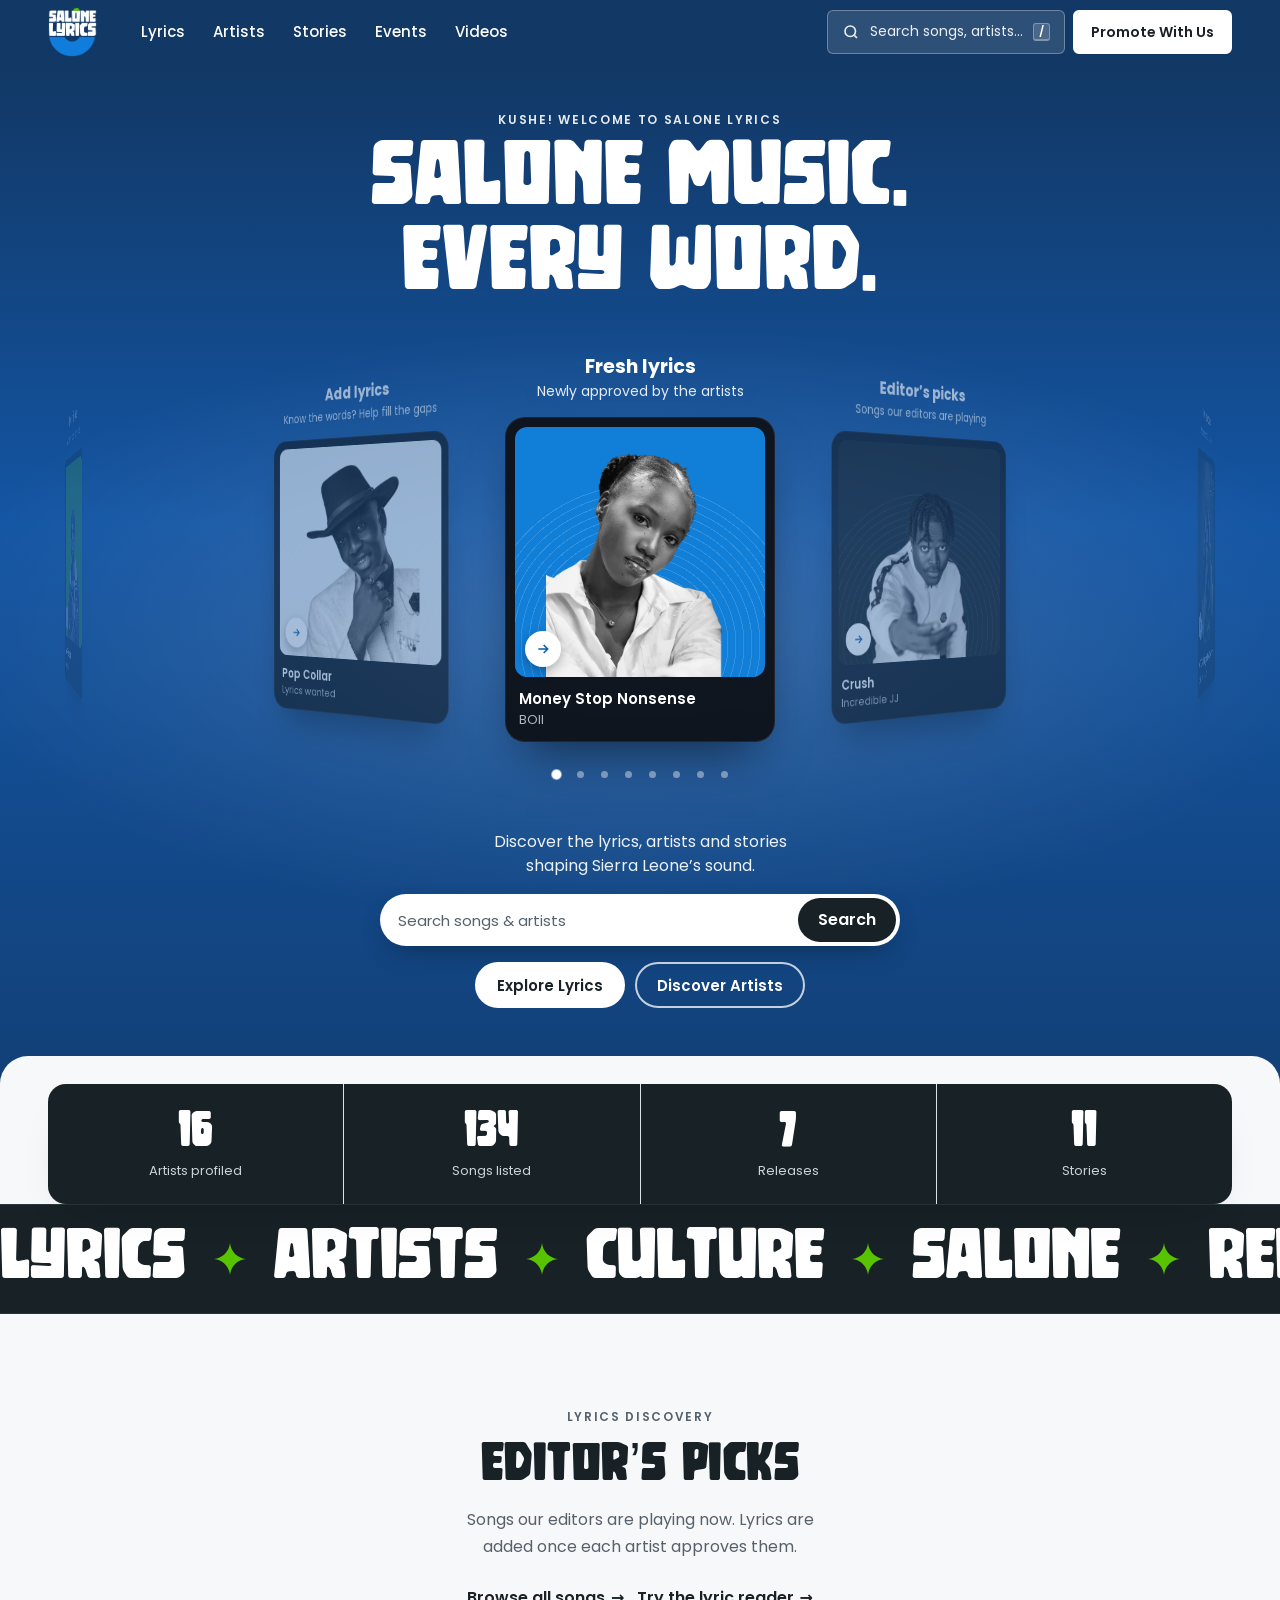
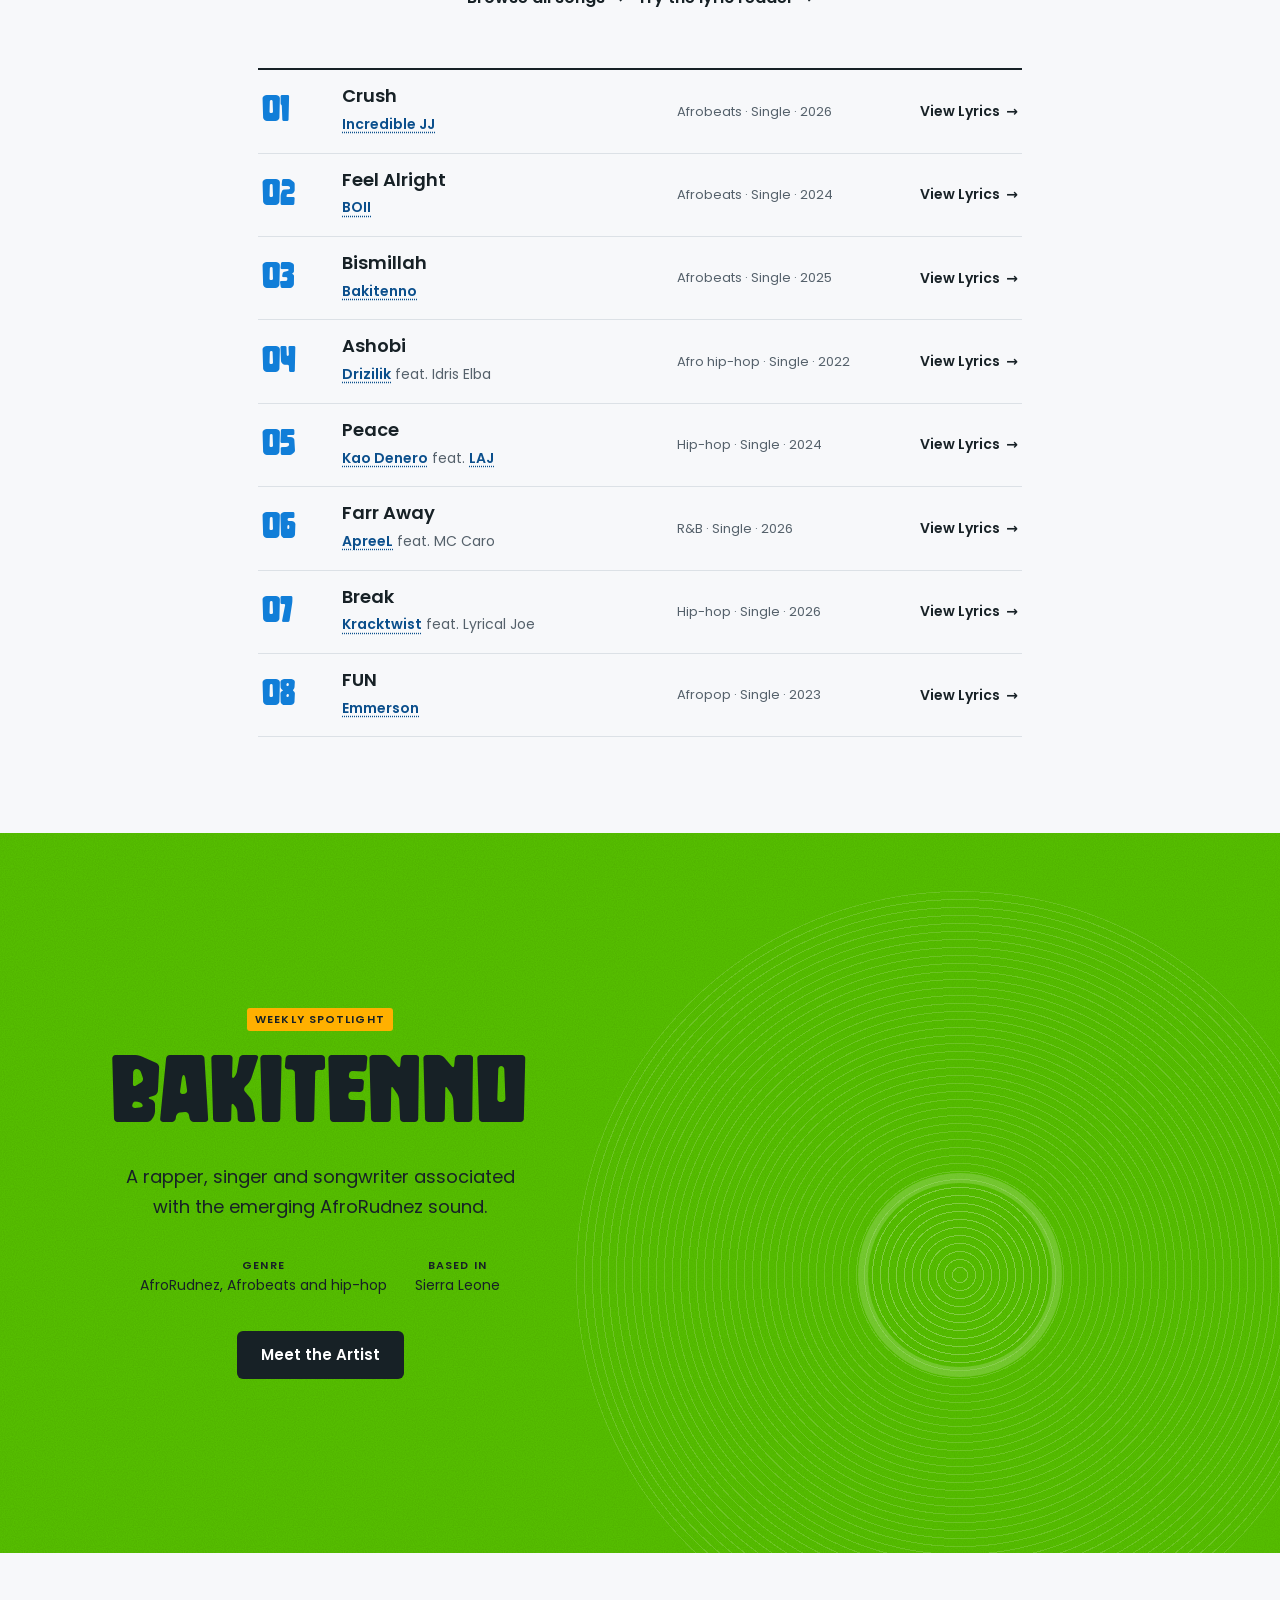
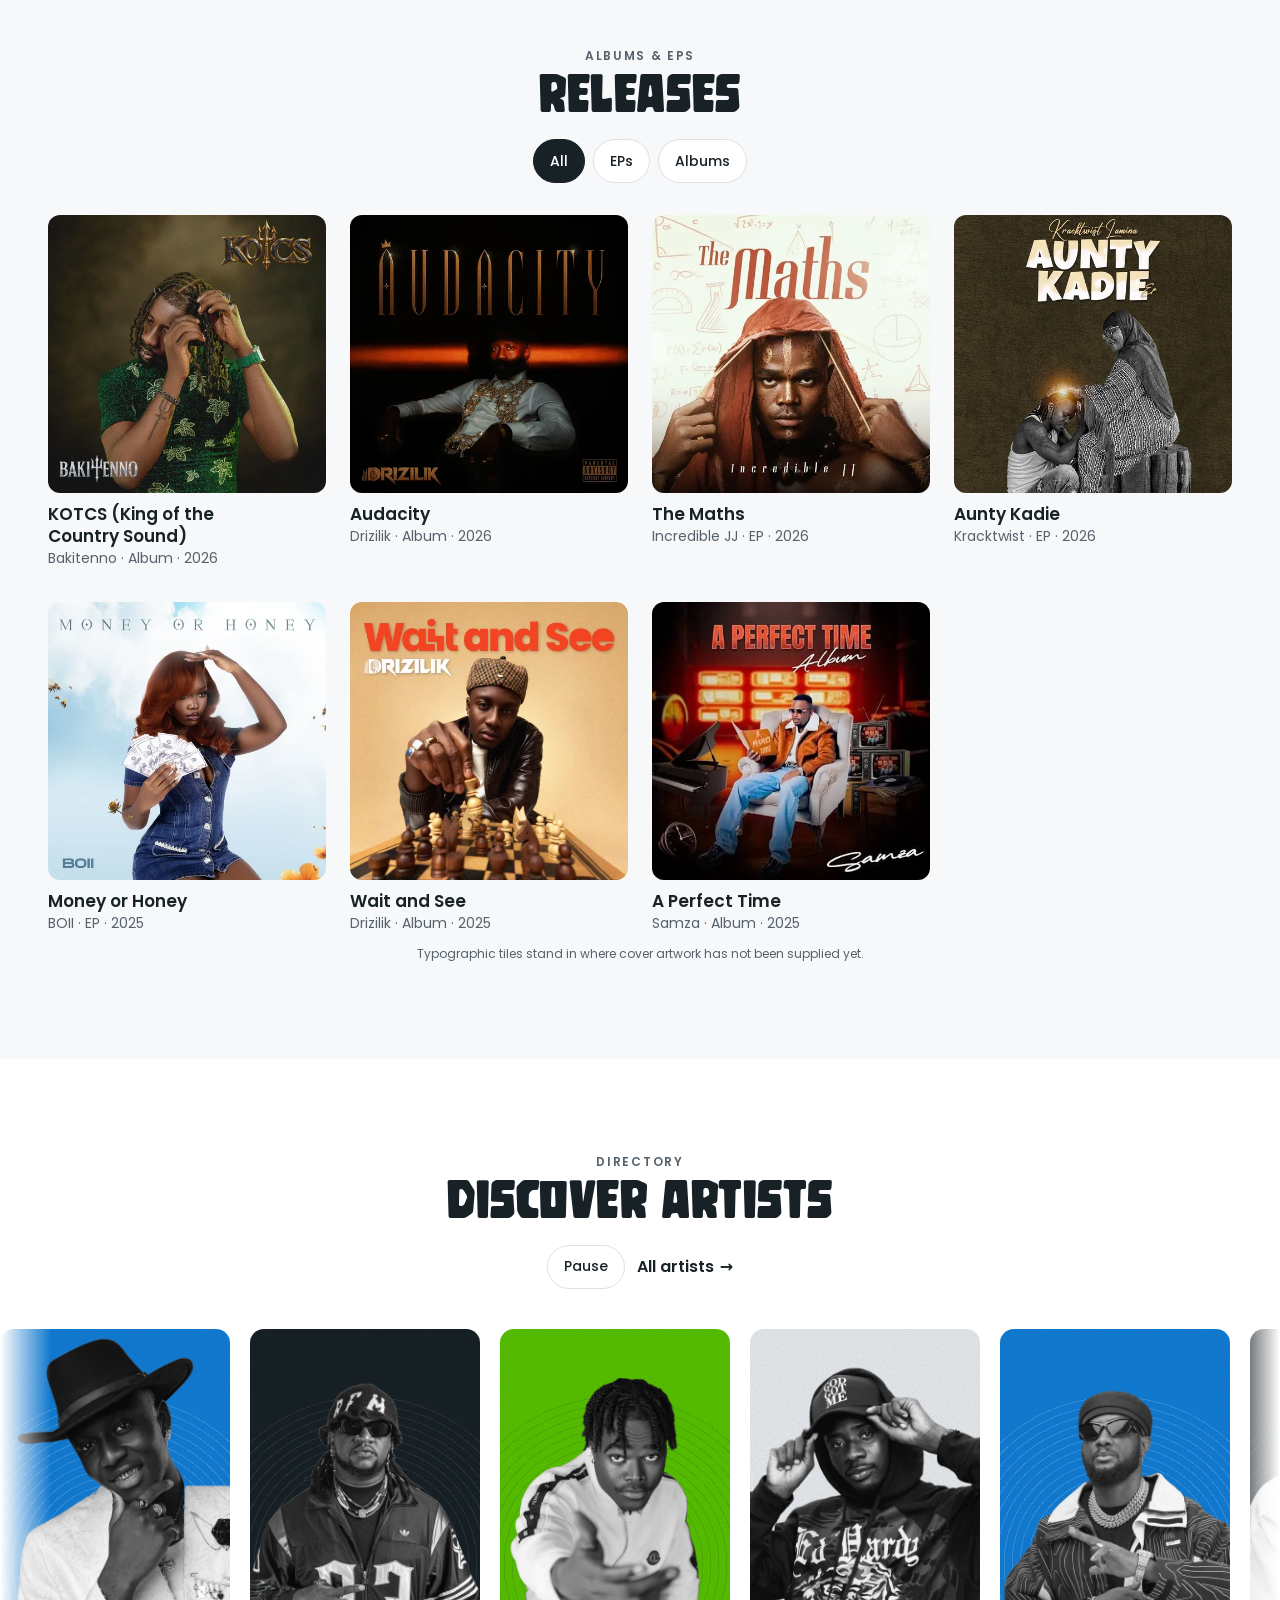
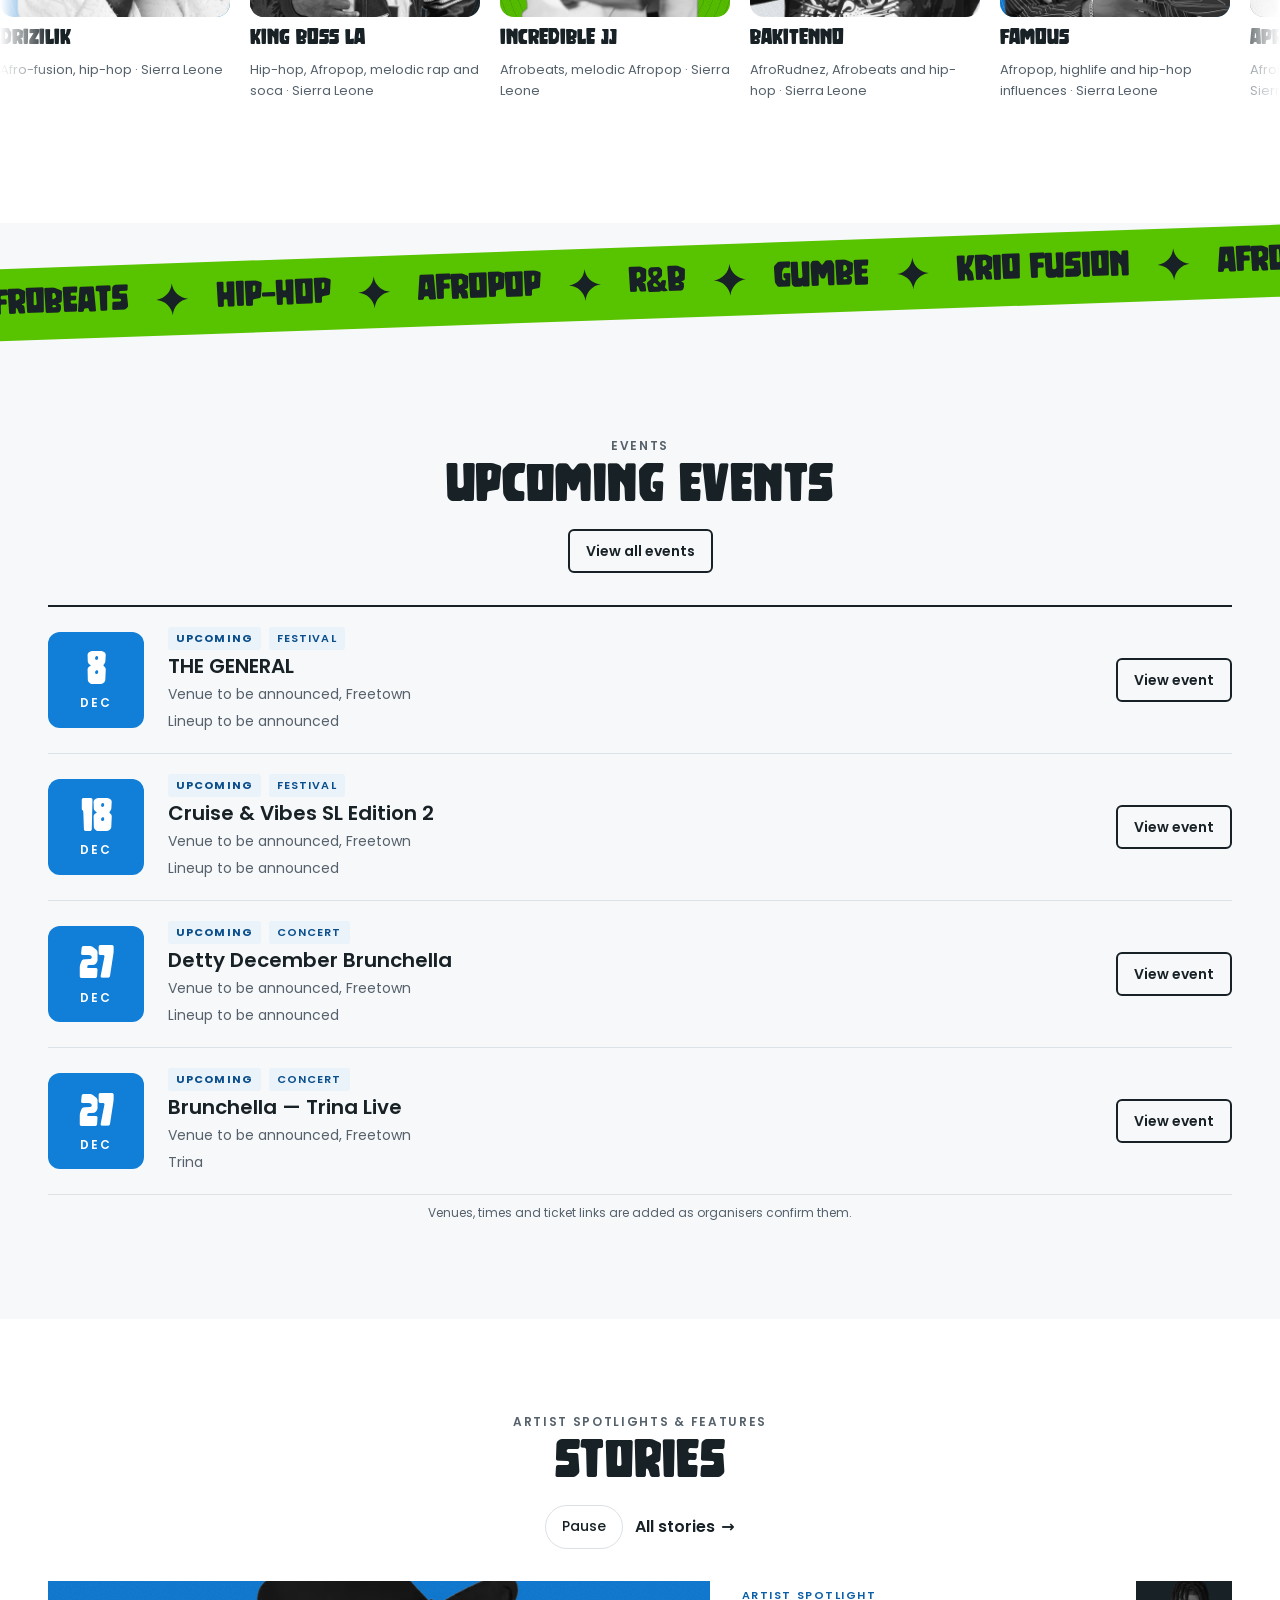
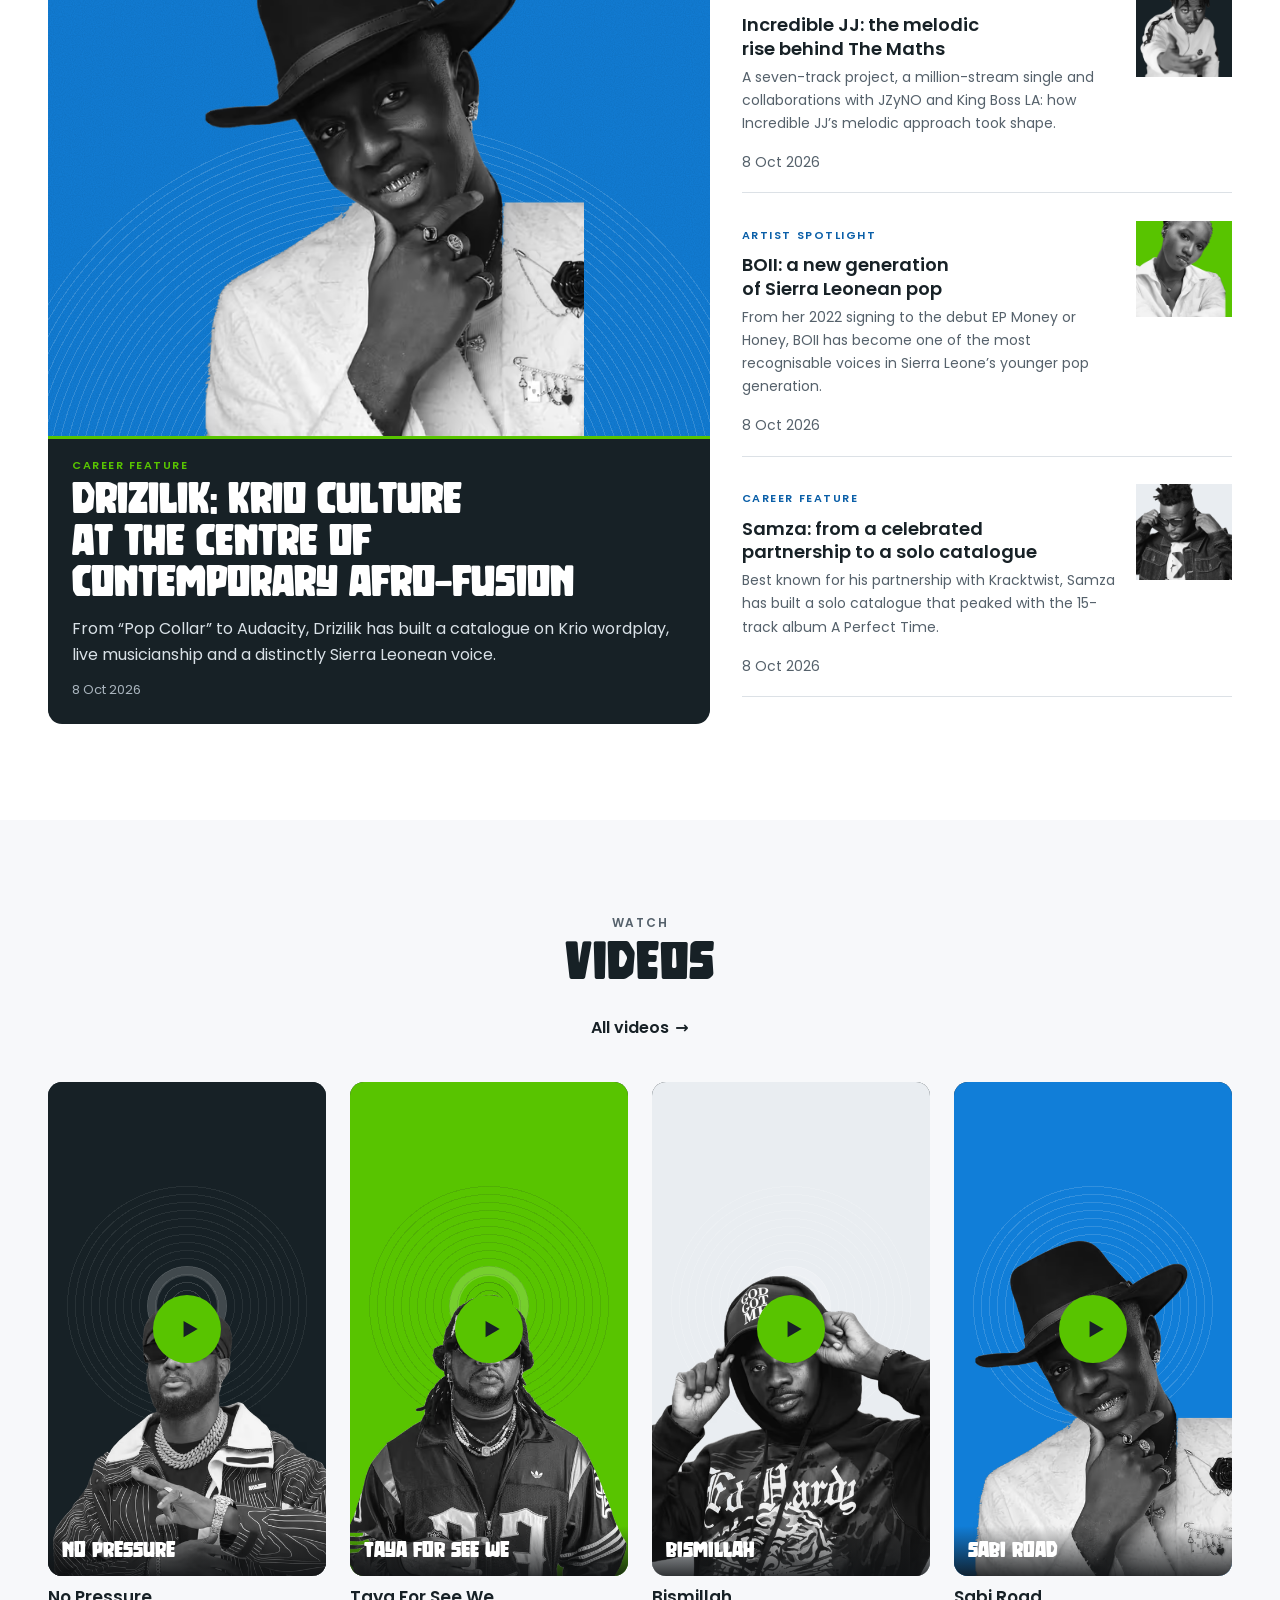
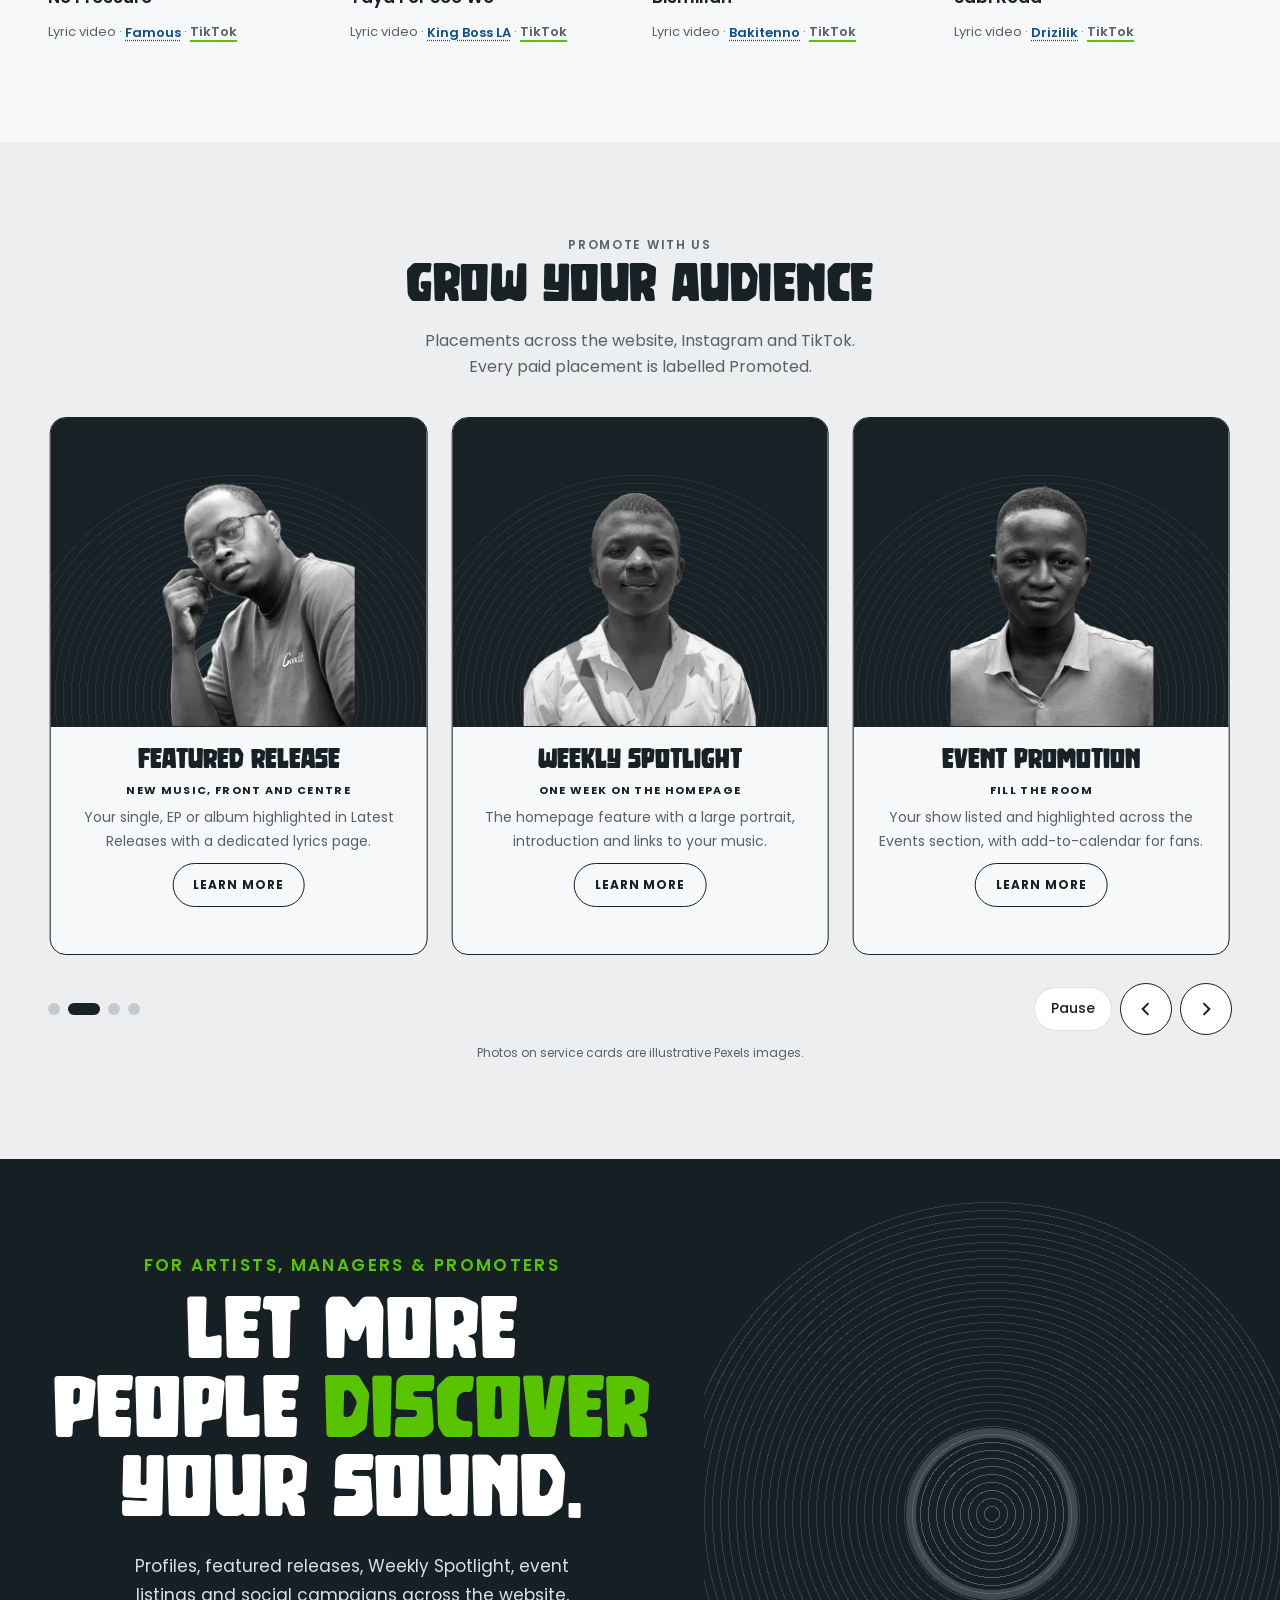
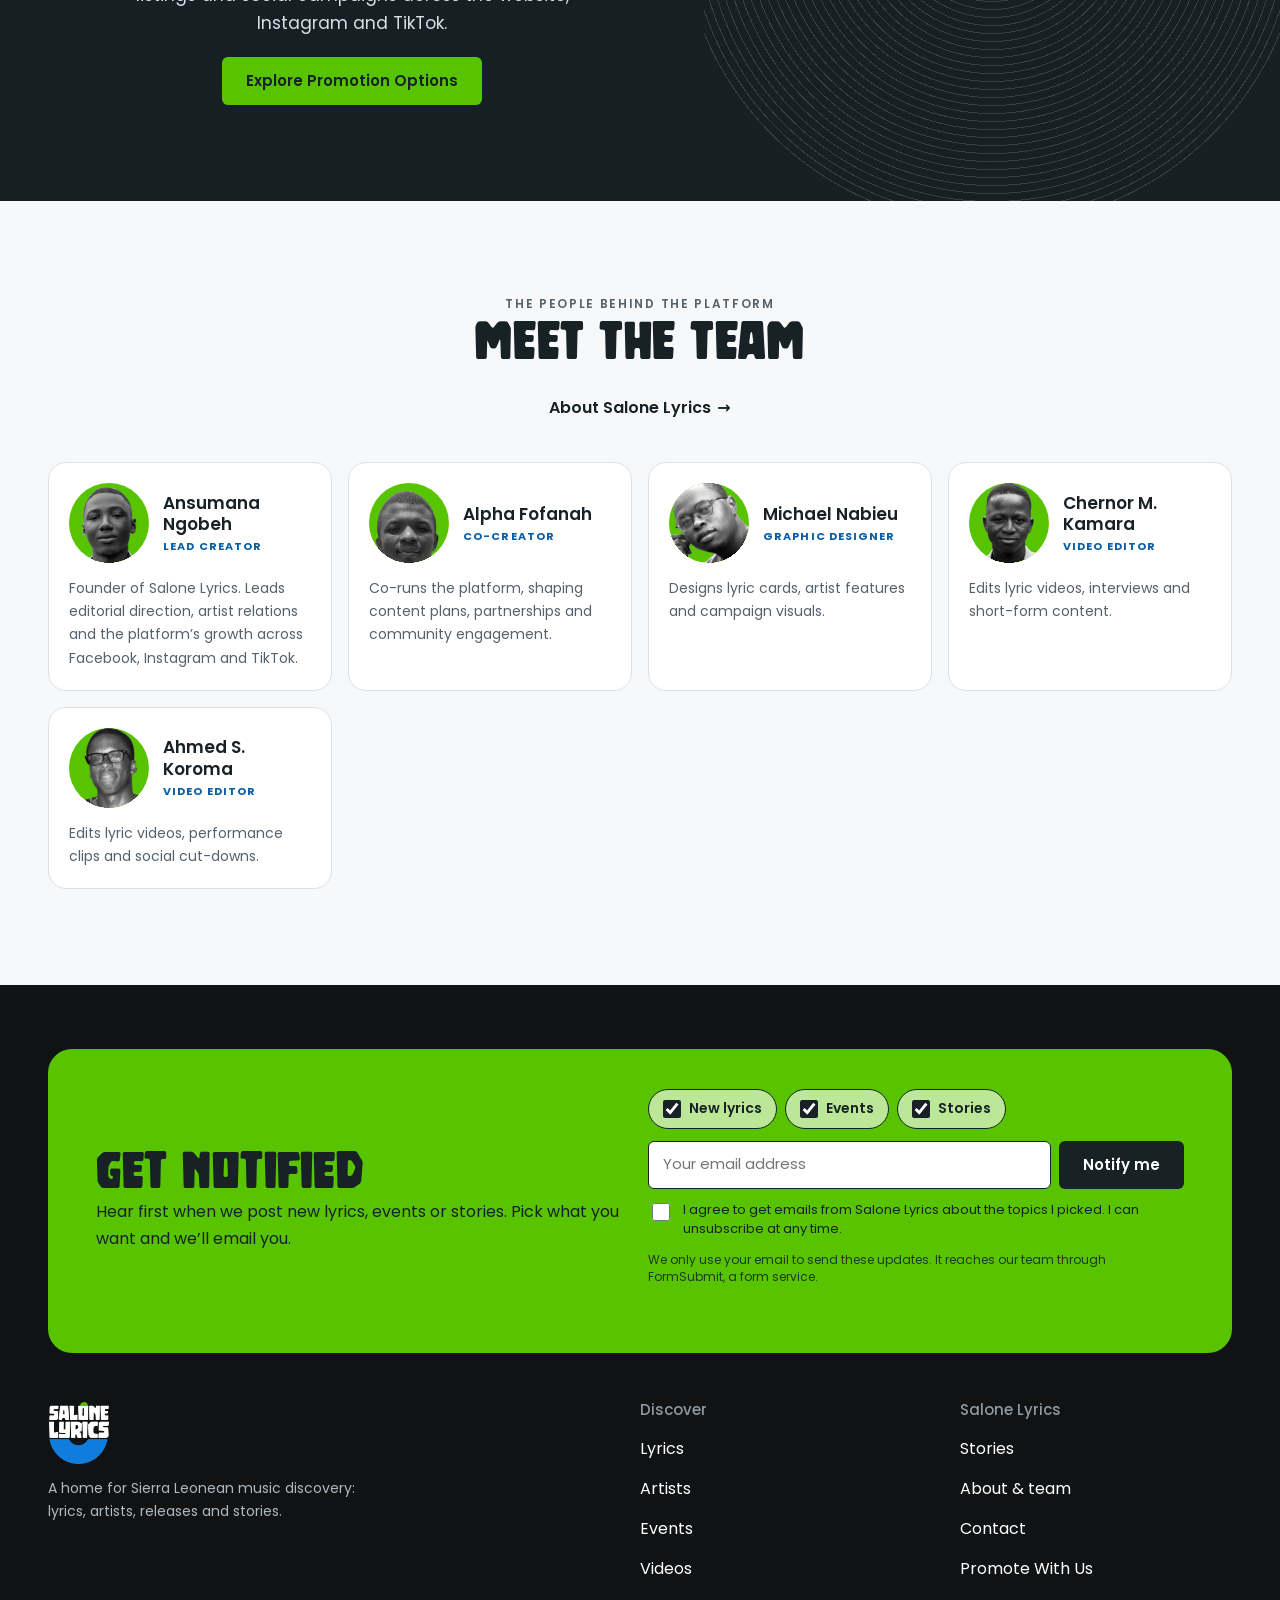
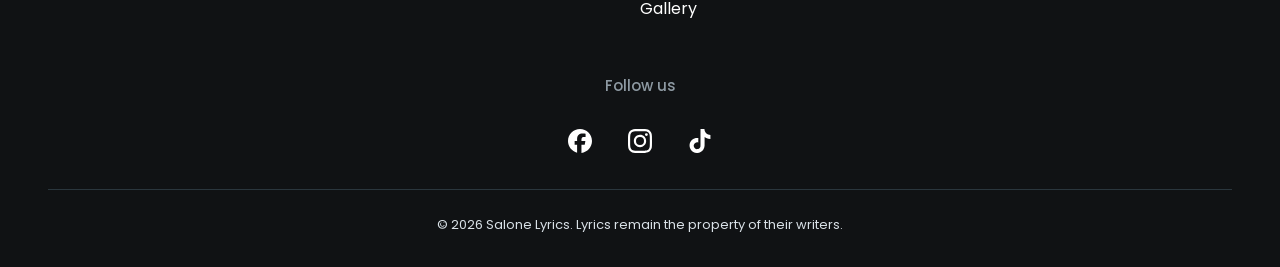
==== commit 9f616797: "﻿Use professional platform icons Listen tiles, artist official links and footer social links now use" ====
--- a/index.html
+++ b/index.html
@@ -1118,13 +1118,17 @@
 .plat-ic{width:36px;height:36px;flex:none;border-radius:10px;display:grid;place-items:center;color:#fff}
 .plat-ic svg{width:22px;height:22px}
 .plat-t{display:grid;min-width:0;line-height:1.2}
-.plat-t strong{font-size:14px;font-weight:600;white-space:nowrap;overflow:hidden;text-overflow:ellipsis}
+.plat-t strong{font-size:14px;font-weight:600;overflow-wrap:anywhere}
 .plat-t small{font-size:12px;color:var(--muted)}
 .plat.is-direct .plat-t small{color:var(--ok);font-weight:600}
 @media (min-width:640px){.song-layout>div .plat-grid{grid-template-columns:repeat(4,minmax(0,1fr))}}
 
 /* ---------- Official links: one tile per line with the platform icon ---------- */
 .plat-list{grid-template-columns:minmax(0,1fr)}
+
+/* ---------- Brand icons: logos sit a little smaller inside their coloured tile ---------- */
+.plat-ic svg{width:20px;height:20px}
+.f-follow svg{width:24px;height:24px}
 
 
 </style>
@@ -1181,9 +1185,9 @@
       <div class="f-col"><h3>Salone Lyrics</h3><ul><li><a href="#stories">Stories</a></li><li><a href="#about">About &amp; team</a></li><li><a href="#contact">Contact</a></li><li><a href="#promote">Promote With Us</a></li></ul></div>
     </div>
     <div class="f-follow"><h3>Follow us</h3><ul>
-      <li><a href="https://www.facebook.com/Vibesalone/" target="_blank" rel="noopener" aria-label="Facebook"><svg viewBox="0 0 24 24" fill="currentColor" aria-hidden="true"><path d="M13.5 22v-8h2.7l.4-3.2h-3.1V8.8c0-.9.3-1.6 1.6-1.6h1.7V4.4c-.3 0-1.3-.1-2.4-.1-2.4 0-4.1 1.5-4.1 4.2v2.3H7.6V14h2.7v8z"/></svg><span class="sr"> (opens in a new tab)</span></a></li>
-      <li><a href="https://www.instagram.com/salonelyrics/" target="_blank" rel="noopener" aria-label="Instagram"><svg viewBox="0 0 24 24" fill="none" stroke="currentColor" stroke-width="2" aria-hidden="true"><rect x="3" y="3" width="18" height="18" rx="5"/><circle cx="12" cy="12" r="4"/><circle cx="17.5" cy="6.5" r="1.1" fill="currentColor" stroke="none"/></svg><span class="sr"> (opens in a new tab)</span></a></li>
-      <li><a href="https://www.tiktok.com/@salonelyrics" target="_blank" rel="noopener" aria-label="TikTok"><svg viewBox="0 0 24 24" fill="currentColor" aria-hidden="true"><path d="M16.6 5.8a4.3 4.3 0 0 1-1-2.8h-3.2v12.4a2.6 2.6 0 1 1-2.6-2.6c.3 0 .5 0 .8.1V9.6a5.9 5.9 0 0 0-.8-.1 5.8 5.8 0 1 0 5.8 5.8V9a7.4 7.4 0 0 0 4.3 1.4V7.2a4.3 4.3 0 0 1-3.3-1.4z"/></svg><span class="sr"> (opens in a new tab)</span></a></li>
+      <li><a href="https://www.facebook.com/Vibesalone/" target="_blank" rel="noopener" aria-label="Facebook"><svg viewBox="0 0 24 24" aria-hidden="true"><path fill="currentColor" d="M9.101 23.691v-7.98H6.627v-3.667h2.474v-1.58c0-4.085 1.848-5.978 5.858-5.978.401 0 .955.042 1.468.103a8.68 8.68 0 0 1 1.141.195v3.325a8.623 8.623 0 0 0-.653-.036 26.805 26.805 0 0 0-.733-.009c-.707 0-1.259.096-1.675.309a1.686 1.686 0 0 0-.679.622c-.258.42-.374.995-.374 1.752v1.297h3.919l-.386 2.103-.287 1.564h-3.246v8.245C19.396 23.238 24 18.179 24 12.044c0-6.627-5.373-12-12-12s-12 5.373-12 12c0 5.628 3.874 10.35 9.101 11.647Z"/></svg><span class="sr"> (opens in a new tab)</span></a></li>
+      <li><a href="https://www.instagram.com/salonelyrics/" target="_blank" rel="noopener" aria-label="Instagram"><svg viewBox="0 0 24 24" aria-hidden="true"><path fill="currentColor" d="M7.0301.084c-1.2768.0602-2.1487.264-2.911.5634-.7888.3075-1.4575.72-2.1228 1.3877-.6652.6677-1.075 1.3368-1.3802 2.127-.2954.7638-.4956 1.6365-.552 2.914-.0564 1.2775-.0689 1.6882-.0626 4.947.0062 3.2586.0206 3.6671.0825 4.9473.061 1.2765.264 2.1482.5635 2.9107.308.7889.72 1.4573 1.388 2.1228.6679.6655 1.3365 1.0743 2.1285 1.38.7632.295 1.6361.4961 2.9134.552 1.2773.056 1.6884.069 4.9462.0627 3.2578-.0062 3.668-.0207 4.9478-.0814 1.28-.0607 2.147-.2652 2.9098-.5633.7889-.3086 1.4578-.72 2.1228-1.3881.665-.6682 1.0745-1.3378 1.3795-2.1284.2957-.7632.4966-1.636.552-2.9124.056-1.2809.0692-1.6898.063-4.948-.0063-3.2583-.021-3.6668-.0817-4.9465-.0607-1.2797-.264-2.1487-.5633-2.9117-.3084-.7889-.72-1.4568-1.3876-2.1228C21.2982 1.33 20.628.9208 19.8378.6165 19.074.321 18.2017.1197 16.9244.0645 15.6471.0093 15.236-.005 11.977.0014 8.718.0076 8.31.0215 7.0301.0839m.1402 21.6932c-1.17-.0509-1.8053-.2453-2.2287-.408-.5606-.216-.96-.4771-1.3819-.895-.422-.4178-.6811-.8186-.9-1.378-.1644-.4234-.3624-1.058-.4171-2.228-.0595-1.2645-.072-1.6442-.079-4.848-.007-3.2037.0053-3.583.0607-4.848.05-1.169.2456-1.805.408-2.2282.216-.5613.4762-.96.895-1.3816.4188-.4217.8184-.6814 1.3783-.9003.423-.1651 1.0575-.3614 2.227-.4171 1.2655-.06 1.6447-.072 4.848-.079 3.2033-.007 3.5835.005 4.8495.0608 1.169.0508 1.8053.2445 2.228.408.5608.216.96.4754 1.3816.895.4217.4194.6816.8176.9005 1.3787.1653.4217.3617 1.056.4169 2.2263.0602 1.2655.0739 1.645.0796 4.848.0058 3.203-.0055 3.5834-.061 4.848-.051 1.17-.245 1.8055-.408 2.2294-.216.5604-.4763.96-.8954 1.3814-.419.4215-.8181.6811-1.3783.9-.4224.1649-1.0577.3617-2.2262.4174-1.2656.0595-1.6448.072-4.8493.079-3.2045.007-3.5825-.006-4.848-.0608M16.953 5.5864A1.44 1.44 0 1 0 18.39 4.144a1.44 1.44 0 0 0-1.437 1.4424M5.8385 12.012c.0067 3.4032 2.7706 6.1557 6.173 6.1493 3.4026-.0065 6.157-2.7701 6.1506-6.1733-.0065-3.4032-2.771-6.1565-6.174-6.1498-3.403.0067-6.156 2.771-6.1496 6.1738M8 12.0077a4 4 0 1 1 4.008 3.9921A3.9996 3.9996 0 0 1 8 12.0077"/></svg><span class="sr"> (opens in a new tab)</span></a></li>
+      <li><a href="https://www.tiktok.com/@salonelyrics" target="_blank" rel="noopener" aria-label="TikTok"><svg viewBox="0 0 24 24" aria-hidden="true"><path fill="currentColor" d="M12.525.02c1.31-.02 2.61-.01 3.91-.02.08 1.53.63 3.09 1.75 4.17 1.12 1.11 2.7 1.62 4.24 1.79v4.03c-1.44-.05-2.89-.35-4.2-.97-.57-.26-1.1-.59-1.62-.93-.01 2.92.01 5.84-.02 8.75-.08 1.4-.54 2.79-1.35 3.94-1.31 1.92-3.58 3.17-5.91 3.21-1.43.08-2.86-.31-4.08-1.03-2.02-1.19-3.44-3.37-3.65-5.71-.02-.5-.03-1-.01-1.49.18-1.9 1.12-3.72 2.58-4.96 1.66-1.44 3.98-2.13 6.15-1.72.02 1.48-.04 2.96-.04 4.44-.99-.32-2.15-.23-3.02.37-.63.41-1.11 1.04-1.36 1.75-.21.51-.15 1.07-.14 1.61.24 1.64 1.82 3.02 3.5 2.87 1.12-.01 2.19-.66 2.77-1.61.19-.33.4-.67.41-1.06.1-1.79.06-3.57.07-5.36.01-4.03-.01-8.05.02-12.07z"/></svg><span class="sr"> (opens in a new tab)</span></a></li>
     </ul></div>
     <div class="f-base"><span>© <span id="yr">2026</span> Salone Lyrics. Lyrics remain the property of their writers.</span></div>
   </div>
@@ -2023,26 +2027,10 @@
 // otherwise the tile opens a search for "artist + title" on that platform.
 const LISTEN=[["spotify","Spotify"],["appleMusic","Apple Music"],["youtubeMusic","YouTube Music"],["youtube","YouTube"],["audiomack","Audiomack"],["boomplay","Boomplay"],["deezer","Deezer"],["amazonMusic","Amazon Music"]];
 const PSEARCH={spotify:q=>`https://open.spotify.com/search/${encodeURIComponent(q)}`,appleMusic:q=>`https://music.apple.com/search?term=${encodeURIComponent(q)}`,youtubeMusic:q=>`https://music.youtube.com/search?q=${encodeURIComponent(q)}`,youtube:q=>`https://www.youtube.com/results?search_query=${encodeURIComponent(q)}`,audiomack:q=>`https://audiomack.com/search?q=${encodeURIComponent(q)}`,boomplay:q=>`https://www.boomplay.com/search/default/${encodeURIComponent(q)}`,deezer:q=>`https://www.deezer.com/search/${encodeURIComponent(q)}`,amazonMusic:q=>`https://music.amazon.com/search/${encodeURIComponent(q)}`};
-const PCOLOR={spotify:"#1DB954",appleMusic:"#FA2D48",youtubeMusic:"#FF0000",youtube:"#FF0000",audiomack:"#FF8800",boomplay:"#1E5BFF",deezer:"#A238FF",amazonMusic:"#232F3E"};
-const PICON={
-  spotify:'<svg viewBox="0 0 24 24" aria-hidden="true"><path fill="none" stroke="currentColor" stroke-width="2.2" stroke-linecap="round" d="M6.3 9.3c3.9-1.2 8.2-.9 11.6 1.1M7 12.8c3.2-.9 6.5-.6 9.4 1M7.8 16.1c2.5-.6 5-.4 7.2.8"/></svg>',
-  appleMusic:'<svg viewBox="0 0 24 24" aria-hidden="true"><path fill="currentColor" d="M17 3.5v11a3 3 0 1 1-1.8-2.75V7.6l-6.4 1.5v7.6a3 3 0 1 1-1.8-2.75V6.6z"/></svg>',
-  youtubeMusic:'<svg viewBox="0 0 24 24" aria-hidden="true"><circle cx="12" cy="12" r="7.6" fill="none" stroke="currentColor" stroke-width="1.9"/><path fill="currentColor" d="M10.2 8.8v6.4l5.3-3.2z"/></svg>',
-  youtube:'<svg viewBox="0 0 24 24" aria-hidden="true"><rect x="2.8" y="6" width="18.4" height="12" rx="3.6" fill="currentColor"/><path fill="#FF0000" d="M10.2 9.2v5.6l4.8-2.8z"/></svg>',
-  audiomack:'<svg viewBox="0 0 24 24" aria-hidden="true"><path fill="none" stroke="currentColor" stroke-width="2.2" stroke-linecap="round" d="M4 11.5v2M8 8.5v8M12 5.5v13M16 8.5v8M20 10.5v4"/></svg>',
-  boomplay:'<svg viewBox="0 0 24 24" aria-hidden="true"><path fill="currentColor" d="M7 4.5h6.2c2.7 0 4.3 1.4 4.3 3.6 0 1.5-.8 2.6-2.1 3.1 1.7.4 2.8 1.7 2.8 3.5 0 2.6-1.9 4.3-5 4.3H7zm3.2 5.9h2.4c1.1 0 1.7-.6 1.7-1.5s-.6-1.4-1.7-1.4h-2.4zm0 5.7h2.8c1.2 0 1.9-.6 1.9-1.6s-.7-1.6-1.9-1.6h-2.8z"/></svg>',
-  deezer:'<svg viewBox="0 0 24 24" aria-hidden="true"><path fill="currentColor" d="M3 16.5h3.2v2.8H3zm4.6 0h3.2v2.8H7.6zm4.6 0h3.2v2.8h-3.2zm4.6 0H20v2.8h-3.2zM7.6 12.6h3.2v2.8H7.6zm4.6 0h3.2v2.8h-3.2zm4.6 0H20v2.8h-3.2zm-4.6-3.9h3.2v2.8h-3.2zm4.6 0H20v2.8h-3.2zm0-3.9H20v2.8h-3.2z"/></svg>',
-  amazonMusic:'<svg viewBox="0 0 24 24" aria-hidden="true"><path fill="none" stroke="#25D1DA" stroke-width="2.1" stroke-linecap="round" stroke-linejoin="round" d="M4 12.8c4.6 3.3 11.2 3.3 16 0M16.9 11.6l3.1 1.2-1 3.1"/><path fill="none" stroke="currentColor" stroke-width="1.8" stroke-linecap="round" d="M6.5 9.2V6.5l2.2 2.4 2.2-2.4v2.7"/></svg>'
-};
-Object.assign(PCOLOR,{soundcloud:"#FF5500",instagram:"#D6246E",tiktok:"#111111",facebook:"#1877F2",x:"#111111",web:"#3D4A53"});
-Object.assign(PICON,{
-  soundcloud:'<svg viewBox="0 0 24 24" aria-hidden="true"><path fill="currentColor" d="M2.5 14.8a1 1 0 0 1 2 0v2a1 1 0 0 1-2 0zm3-2a1 1 0 0 1 2 0v4a1 1 0 0 1-2 0zm3-1.6a1 1 0 0 1 2 0v5.6a1 1 0 0 1-2 0zm3.3-2.5c.7-.4 1.4-.6 2.2-.6 2.5 0 4.6 1.9 4.8 4.3a2.6 2.6 0 0 1 .7 5.1c-.2.1-.5.1-.7.1h-6.3a.7.7 0 0 1-.7-.7z"/></svg>',
-  instagram:'<svg viewBox="0 0 24 24" aria-hidden="true"><rect x="4" y="4" width="16" height="16" rx="4.6" fill="none" stroke="currentColor" stroke-width="2"/><circle cx="12" cy="12" r="3.6" fill="none" stroke="currentColor" stroke-width="2"/><circle cx="16.6" cy="7.4" r="1.1" fill="currentColor"/></svg>',
-  tiktok:'<svg viewBox="0 0 24 24" aria-hidden="true"><path fill="currentColor" d="M16.6 5.8a4.3 4.3 0 0 1-1-2.8h-3.2v12.4a2.6 2.6 0 1 1-2.6-2.6c.3 0 .5 0 .8.1V9.6a5.9 5.9 0 0 0-.8-.1 5.8 5.8 0 1 0 5.8 5.8V9a7.4 7.4 0 0 0 4.3 1.4V7.2a4.3 4.3 0 0 1-3.3-1.4z"/></svg>',
-  facebook:'<svg viewBox="0 0 24 24" aria-hidden="true"><path fill="currentColor" d="M13.5 22v-8h2.7l.4-3.2h-3.1V8.8c0-.9.3-1.6 1.6-1.6h1.7V4.4c-.3 0-1.3-.1-2.4-.1-2.4 0-4.1 1.5-4.1 4.2v2.3H7.6V14h2.7v8z"/></svg>',
-  x:'<svg viewBox="0 0 24 24" aria-hidden="true"><path fill="currentColor" d="M4 4h4.4l4 5.6L17.3 4H20l-6.3 7.3L20.5 20h-4.4l-4.4-6.1L6.4 20H3.6l6.8-7.8z"/></svg>',
-  web:'<svg viewBox="0 0 24 24" aria-hidden="true"><circle cx="12" cy="12" r="8" fill="none" stroke="currentColor" stroke-width="1.8"/><path fill="none" stroke="currentColor" stroke-width="1.6" d="M4 12h16M12 4c2.4 2.3 3.6 5 3.6 8s-1.2 5.7-3.6 8c-2.4-2.3-3.6-5-3.6-8s1.2-5.7 3.6-8z"/></svg>'
-});
+// Platform icons: Simple Icons 16.34.0 brand logos (CC0, simpleicons.org); Lucide icons (ISC, lucide.dev) for Boomplay,
+// Amazon Music (not in Simple Icons) and websites. Tile colours are each platform's brand colour.
+const PCOLOR={"spotify":"#1ED760","appleMusic":"#FA243C","youtubeMusic":"#FF0000","youtube":"#FF0000","audiomack":"#FFA200","deezer":"#A238FF","soundcloud":"#FF5500","instagram":"#FF0069","tiktok":"#111111","facebook":"#0866FF","x":"#111111","boomplay":"#1E5BFF","amazonMusic":"#232F3E","web":"#3D4A53"};
+const PICON={"spotify":"<svg viewBox=\"0 0 24 24\" aria-hidden=\"true\"><path fill=\"currentColor\" d=\"M12 0C5.4 0 0 5.4 0 12s5.4 12 12 12 12-5.4 12-12S18.66 0 12 0zm5.521 17.34c-.24.359-.66.48-1.021.24-2.82-1.74-6.36-2.101-10.561-1.141-.418.122-.779-.179-.899-.539-.12-.421.18-.78.54-.9 4.56-1.021 8.52-.6 11.64 1.32.42.18.479.659.301 1.02zm1.44-3.3c-.301.42-.841.6-1.262.3-3.239-1.98-8.159-2.58-11.939-1.38-.479.12-1.02-.12-1.14-.6-.12-.48.12-1.021.6-1.141C9.6 9.9 15 10.561 18.72 12.84c.361.181.54.78.241 1.2zm.12-3.36C15.24 8.4 8.82 8.16 5.16 9.301c-.6.179-1.2-.181-1.38-.721-.18-.601.18-1.2.72-1.381 4.26-1.26 11.28-1.02 15.721 1.621.539.3.719 1.02.419 1.56-.299.421-1.02.599-1.559.3z\"/></svg>","appleMusic":"<svg viewBox=\"0 0 24 24\" aria-hidden=\"true\"><path fill=\"currentColor\" d=\"M23.994 6.124a9.23 9.23 0 00-.24-2.19c-.317-1.31-1.062-2.31-2.18-3.043a5.022 5.022 0 00-1.877-.726 10.496 10.496 0 00-1.564-.15c-.04-.003-.083-.01-.124-.013H5.986c-.152.01-.303.017-.455.026-.747.043-1.49.123-2.193.4-1.336.53-2.3 1.452-2.865 2.78-.192.448-.292.925-.363 1.408-.056.392-.088.785-.1 1.18 0 .032-.007.062-.01.093v12.223c.01.14.017.283.027.424.05.815.154 1.624.497 2.373.65 1.42 1.738 2.353 3.234 2.801.42.127.856.187 1.293.228.555.053 1.11.06 1.667.06h11.03a12.5 12.5 0 001.57-.1c.822-.106 1.596-.35 2.295-.81a5.046 5.046 0 001.88-2.207c.186-.42.293-.87.37-1.324.113-.675.138-1.358.137-2.04-.002-3.8 0-7.595-.003-11.393zm-6.423 3.99v5.712c0 .417-.058.827-.244 1.206-.29.59-.76.962-1.388 1.14-.35.1-.706.157-1.07.173-.95.045-1.773-.6-1.943-1.536a1.88 1.88 0 011.038-2.022c.323-.16.67-.25 1.018-.324.378-.082.758-.153 1.134-.24.274-.063.457-.23.51-.516a.904.904 0 00.02-.193c0-1.815 0-3.63-.002-5.443a.725.725 0 00-.026-.185c-.04-.15-.15-.243-.304-.234-.16.01-.318.035-.475.066-.76.15-1.52.303-2.28.456l-2.325.47-1.374.278c-.016.003-.032.01-.048.013-.277.077-.377.203-.39.49-.002.042 0 .086 0 .13-.002 2.602 0 5.204-.003 7.805 0 .42-.047.836-.215 1.227-.278.64-.77 1.04-1.434 1.233-.35.1-.71.16-1.075.172-.96.036-1.755-.6-1.92-1.544-.14-.812.23-1.685 1.154-2.075.357-.15.73-.232 1.108-.31.287-.06.575-.116.86-.177.383-.083.583-.323.6-.714v-.15c0-2.96 0-5.922.002-8.882 0-.123.013-.25.042-.37.07-.285.273-.448.546-.518.255-.066.515-.112.774-.165.733-.15 1.466-.296 2.2-.444l2.27-.46c.67-.134 1.34-.27 2.01-.403.22-.043.442-.088.663-.106.31-.025.523.17.554.482.008.073.012.148.012.223.002 1.91.002 3.822 0 5.732z\"/></svg>","youtubeMusic":"<svg viewBox=\"0 0 24 24\" aria-hidden=\"true\"><path fill=\"currentColor\" d=\"M12 0C5.376 0 0 5.376 0 12s5.376 12 12 12 12-5.376 12-12S18.624 0 12 0zm0 19.104c-3.924 0-7.104-3.18-7.104-7.104S8.076 4.896 12 4.896s7.104 3.18 7.104 7.104-3.18 7.104-7.104 7.104zm0-13.332c-3.432 0-6.228 2.796-6.228 6.228S8.568 18.228 12 18.228s6.228-2.796 6.228-6.228S15.432 5.772 12 5.772zM9.684 15.54V8.46L15.816 12l-6.132 3.54z\"/></svg>","youtube":"<svg viewBox=\"0 0 24 24\" aria-hidden=\"true\"><path fill=\"currentColor\" d=\"M23.498 6.186a3.016 3.016 0 0 0-2.122-2.136C19.505 3.545 12 3.545 12 3.545s-7.505 0-9.377.505A3.017 3.017 0 0 0 .502 6.186C0 8.07 0 12 0 12s0 3.93.502 5.814a3.016 3.016 0 0 0 2.122 2.136c1.871.505 9.376.505 9.376.505s7.505 0 9.377-.505a3.015 3.015 0 0 0 2.122-2.136C24 15.93 24 12 24 12s0-3.93-.502-5.814zM9.545 15.568V8.432L15.818 12l-6.273 3.568z\"/></svg>","audiomack":"<svg viewBox=\"0 0 24 24\" aria-hidden=\"true\"><path fill=\"currentColor\" d=\"M.331 11.378s.5418-.089.765.1439c.2234.2332.077.7156-.2195.7237-.2965.01-.5705.063-.765-.1439-.1946-.2066-.1424-.6218.2195-.7237m5.881 3.2925c-.0522.01-.1075-.018-.164-.059-.3884-.5413-.5287-2.3923-.707-2.5025-.185-.1144-.8545 1.0255-2.1862.903-.5569-.051-1.1236-.4121-1.4573-.662.031-.4206.0364-1.4027.8659-1.0833.5038.1939 1.3667.7266 2.1245-.23.8378-1.0579 1.2999-.7506 1.577-.5206.2771.23.0925 1.4259.5058 1.0916.4133-.3343 2.082-2.4103 2.082-2.4103s1.292-1.303 1.4898.067c.1979 1.3698 1.0403 2.8877 1.2635 2.8445.2234-.043 2.8223-5.3253 3.1945-5.666.3722-.3409 1.6252-.2961 1.5657.5781-.0596.8742-.1871 6.308-.1871 6.308s-.147 1.5311.0924.7128c.0992-.3392.206-.6453.3392-1.0024.6414-2.0534 1.734-5.5613 2.2784-7.3688.1252-.4325.233-.8037.3166-1.0891l.0001-.0008a3.5925 3.5925 0 0 1 .0973-.3305c.0455-.1532.0763-.2546.0858-.2813.0243-.068.0925-.1192.1884-.157.0962-.061.1995-.064.3165-.067.3021-.027.6907.012 1.0401.1119.1018 0 .2125.037.3172.1118v.0001s.0063 0 .0151.01c.0023 0 .0048 0 .0073.01.0219.015.0573.045.0983.095.0012 0 .0025 0 .004.01.017.021.0341.045.0515.073.1952.2863.315.814.1948 1.7498-.2996 2.3354-.5316 7.1397-.5316 7.1397s-.0461.2298.4353-.782c.0167-.035.0383-.066.058-.098.026-.017.0552-.042.0913-.085.2974-.3546 1.0968-.5629 1.6512-.5586.2336.028.4293.087.5462.1609.2188.333.0897 1.562.0897 1.562-.4612.043-1.3403.2908-1.6519.3366-.3118.046-.7852 2.0699-1.4433 1.8629-.6581-.2069-2.1246-1.1268-2.1246-1.2533 0-.1102.1152-1.4546.1453-1.8016.0022-.024.004-.046.0058-.068a.152.152 0 0 1 .0014-.014l-.0002.0003c.0213-.2733.0023-.3927-.1239-.1199-.1086.2346-.581 1.7359-1.1078 3.3709-.0556.1429-1.0511 3.1558-1.1818 3.5231-.156.4261-.287.7523-.3776.921-.1378.1867-.3234.3036-.5826.2252-.6465-.1954-1.4654-1.0889-1.473-1.3106-.0155-1.2503.0608-7.973-.2423-7.4127-.311.5744-2.73 4.5608-2.73 4.5608-.0405.01-.0705.01-.1062.01-.1712-.019-.4366-.074-.51-.2384-.004-.01-.0094-.018-.0129-.028-.0035-.01-.0075-.022-.0135-.04-.0329-.1097-.0463-.2289-.0753-.3265-.1082-.3652-.2813-.8886-.463-1.421-.2784-.9079-.5654-1.8366-.6127-1.9391-.0923-.2007-.2268-.116-.3475-.0002-.54.458-1.6868 2.4793-2.7225 2.5898\"/></svg>","deezer":"<svg viewBox=\"0 0 24 24\" aria-hidden=\"true\"><path fill=\"currentColor\" d=\"M.693 10.024c.381 0 .693-1.256.693-2.807 0-1.55-.312-2.807-.693-2.807C.312 4.41 0 5.666 0 7.217s.312 2.808.693 2.808ZM21.038 1.56c-.364 0-.684.805-.91 2.096C19.765 1.446 19.184 0 18.526 0c-.78 0-1.464 2.036-1.784 5-.312-2.158-.788-3.536-1.325-3.536-.745 0-1.386 2.704-1.62 6.472-.442-1.932-1.083-3.145-1.793-3.145s-1.35 1.213-1.793 3.145c-.242-3.76-.874-6.463-1.628-6.463-.537 0-1.013 1.378-1.325 3.535C6.938 2.036 6.262 0 5.474 0c-.658 0-1.247 1.447-1.602 3.665-.217-1.291-.546-2.105-.91-2.105-.675 0-1.221 2.807-1.221 6.272 0 3.466.546 6.273 1.221 6.273.277 0 .537-.476.736-1.273.32 2.928.996 4.938 1.776 4.938.606 0 1.143-1.204 1.507-3.11.251 3.622.875 6.195 1.602 6.195.46 0 .875-1.023 1.187-2.677C10.142 21.6 11 24 12.004 24c1.005 0 1.863-2.4 2.235-5.822.312 1.654.727 2.677 1.186 2.677.728 0 1.352-2.573 1.603-6.195.364 1.906.9 3.11 1.507 3.11.78 0 1.455-2.01 1.775-4.938.208.797.46 1.273.737 1.273.675 0 1.22-2.807 1.22-6.273-.008-3.457-.553-6.272-1.23-6.272ZM23.307 10.024c.381 0 .693-1.256.693-2.807 0-1.55-.312-2.807-.693-2.807-.381 0-.693 1.256-.693 2.807s.312 2.808.693 2.808Z\"/></svg>","soundcloud":"<svg viewBox=\"0 0 24 24\" aria-hidden=\"true\"><path fill=\"currentColor\" d=\"M23.999 14.165c-.052 1.796-1.612 3.169-3.4 3.169h-8.18a.68.68 0 0 1-.675-.683V7.862a.747.747 0 0 1 .452-.724s.75-.513 2.333-.513a5.364 5.364 0 0 1 2.763.755 5.433 5.433 0 0 1 2.57 3.54c.282-.08.574-.121.868-.12.884 0 1.73.358 2.347.992s.948 1.49.922 2.373ZM10.721 8.421c.247 2.98.427 5.697 0 8.672a.264.264 0 0 1-.53 0c-.395-2.946-.22-5.718 0-8.672a.264.264 0 0 1 .53 0ZM9.072 9.448c.285 2.659.37 4.986-.006 7.655a.277.277 0 0 1-.55 0c-.331-2.63-.256-5.02 0-7.655a.277.277 0 0 1 .556 0Zm-1.663-.257c.27 2.726.39 5.171 0 7.904a.266.266 0 0 1-.532 0c-.38-2.69-.257-5.21 0-7.904a.266.266 0 0 1 .532 0Zm-1.647.77a26.108 26.108 0 0 1-.008 7.147.272.272 0 0 1-.542 0 27.955 27.955 0 0 1 0-7.147.275.275 0 0 1 .55 0Zm-1.67 1.769c.421 1.865.228 3.5-.029 5.388a.257.257 0 0 1-.514 0c-.21-1.858-.398-3.549 0-5.389a.272.272 0 0 1 .543 0Zm-1.655-.273c.388 1.897.26 3.508-.01 5.412-.026.28-.514.283-.54 0-.244-1.878-.347-3.54-.01-5.412a.283.283 0 0 1 .56 0Zm-1.668.911c.4 1.268.257 2.292-.026 3.572a.257.257 0 0 1-.514 0c-.241-1.262-.354-2.312-.023-3.572a.283.283 0 0 1 .563 0Z\"/></svg>","instagram":"<svg viewBox=\"0 0 24 24\" aria-hidden=\"true\"><path fill=\"currentColor\" d=\"M7.0301.084c-1.2768.0602-2.1487.264-2.911.5634-.7888.3075-1.4575.72-2.1228 1.3877-.6652.6677-1.075 1.3368-1.3802 2.127-.2954.7638-.4956 1.6365-.552 2.914-.0564 1.2775-.0689 1.6882-.0626 4.947.0062 3.2586.0206 3.6671.0825 4.9473.061 1.2765.264 2.1482.5635 2.9107.308.7889.72 1.4573 1.388 2.1228.6679.6655 1.3365 1.0743 2.1285 1.38.7632.295 1.6361.4961 2.9134.552 1.2773.056 1.6884.069 4.9462.0627 3.2578-.0062 3.668-.0207 4.9478-.0814 1.28-.0607 2.147-.2652 2.9098-.5633.7889-.3086 1.4578-.72 2.1228-1.3881.665-.6682 1.0745-1.3378 1.3795-2.1284.2957-.7632.4966-1.636.552-2.9124.056-1.2809.0692-1.6898.063-4.948-.0063-3.2583-.021-3.6668-.0817-4.9465-.0607-1.2797-.264-2.1487-.5633-2.9117-.3084-.7889-.72-1.4568-1.3876-2.1228C21.2982 1.33 20.628.9208 19.8378.6165 19.074.321 18.2017.1197 16.9244.0645 15.6471.0093 15.236-.005 11.977.0014 8.718.0076 8.31.0215 7.0301.0839m.1402 21.6932c-1.17-.0509-1.8053-.2453-2.2287-.408-.5606-.216-.96-.4771-1.3819-.895-.422-.4178-.6811-.8186-.9-1.378-.1644-.4234-.3624-1.058-.4171-2.228-.0595-1.2645-.072-1.6442-.079-4.848-.007-3.2037.0053-3.583.0607-4.848.05-1.169.2456-1.805.408-2.2282.216-.5613.4762-.96.895-1.3816.4188-.4217.8184-.6814 1.3783-.9003.423-.1651 1.0575-.3614 2.227-.4171 1.2655-.06 1.6447-.072 4.848-.079 3.2033-.007 3.5835.005 4.8495.0608 1.169.0508 1.8053.2445 2.228.408.5608.216.96.4754 1.3816.895.4217.4194.6816.8176.9005 1.3787.1653.4217.3617 1.056.4169 2.2263.0602 1.2655.0739 1.645.0796 4.848.0058 3.203-.0055 3.5834-.061 4.848-.051 1.17-.245 1.8055-.408 2.2294-.216.5604-.4763.96-.8954 1.3814-.419.4215-.8181.6811-1.3783.9-.4224.1649-1.0577.3617-2.2262.4174-1.2656.0595-1.6448.072-4.8493.079-3.2045.007-3.5825-.006-4.848-.0608M16.953 5.5864A1.44 1.44 0 1 0 18.39 4.144a1.44 1.44 0 0 0-1.437 1.4424M5.8385 12.012c.0067 3.4032 2.7706 6.1557 6.173 6.1493 3.4026-.0065 6.157-2.7701 6.1506-6.1733-.0065-3.4032-2.771-6.1565-6.174-6.1498-3.403.0067-6.156 2.771-6.1496 6.1738M8 12.0077a4 4 0 1 1 4.008 3.9921A3.9996 3.9996 0 0 1 8 12.0077\"/></svg>","tiktok":"<svg viewBox=\"0 0 24 24\" aria-hidden=\"true\"><path fill=\"currentColor\" d=\"M12.525.02c1.31-.02 2.61-.01 3.91-.02.08 1.53.63 3.09 1.75 4.17 1.12 1.11 2.7 1.62 4.24 1.79v4.03c-1.44-.05-2.89-.35-4.2-.97-.57-.26-1.1-.59-1.62-.93-.01 2.92.01 5.84-.02 8.75-.08 1.4-.54 2.79-1.35 3.94-1.31 1.92-3.58 3.17-5.91 3.21-1.43.08-2.86-.31-4.08-1.03-2.02-1.19-3.44-3.37-3.65-5.71-.02-.5-.03-1-.01-1.49.18-1.9 1.12-3.72 2.58-4.96 1.66-1.44 3.98-2.13 6.15-1.72.02 1.48-.04 2.96-.04 4.44-.99-.32-2.15-.23-3.02.37-.63.41-1.11 1.04-1.36 1.75-.21.51-.15 1.07-.14 1.61.24 1.64 1.82 3.02 3.5 2.87 1.12-.01 2.19-.66 2.77-1.61.19-.33.4-.67.41-1.06.1-1.79.06-3.57.07-5.36.01-4.03-.01-8.05.02-12.07z\"/></svg>","facebook":"<svg viewBox=\"0 0 24 24\" aria-hidden=\"true\"><path fill=\"currentColor\" d=\"M9.101 23.691v-7.98H6.627v-3.667h2.474v-1.58c0-4.085 1.848-5.978 5.858-5.978.401 0 .955.042 1.468.103a8.68 8.68 0 0 1 1.141.195v3.325a8.623 8.623 0 0 0-.653-.036 26.805 26.805 0 0 0-.733-.009c-.707 0-1.259.096-1.675.309a1.686 1.686 0 0 0-.679.622c-.258.42-.374.995-.374 1.752v1.297h3.919l-.386 2.103-.287 1.564h-3.246v8.245C19.396 23.238 24 18.179 24 12.044c0-6.627-5.373-12-12-12s-12 5.373-12 12c0 5.628 3.874 10.35 9.101 11.647Z\"/></svg>","x":"<svg viewBox=\"0 0 24 24\" aria-hidden=\"true\"><path fill=\"currentColor\" d=\"M14.234 10.162 22.977 0h-2.072l-7.591 8.824L7.251 0H.258l9.168 13.343L.258 24H2.33l8.016-9.318L16.749 24h6.993zm-2.837 3.299-.929-1.329L3.076 1.56h3.182l5.965 8.532.929 1.329 7.754 11.09h-3.182z\"/></svg>","boomplay":"<svg viewBox=\"0 0 24 24\" fill=\"none\" stroke=\"currentColor\" stroke-width=\"2\" stroke-linecap=\"round\" stroke-linejoin=\"round\" aria-hidden=\"true\"><path d=\"M9 18V5l12-2v13\"/><circle cx=\"6\" cy=\"18\" r=\"3\"/><circle cx=\"18\" cy=\"16\" r=\"3\"/></svg>","amazonMusic":"<svg viewBox=\"0 0 24 24\" fill=\"none\" stroke=\"currentColor\" stroke-width=\"2\" stroke-linecap=\"round\" stroke-linejoin=\"round\" aria-hidden=\"true\"><path d=\"M9 18V5l12-2v13\"/><circle cx=\"6\" cy=\"18\" r=\"3\"/><circle cx=\"18\" cy=\"16\" r=\"3\"/></svg>","web":"<svg viewBox=\"0 0 24 24\" fill=\"none\" stroke=\"currentColor\" stroke-width=\"2\" stroke-linecap=\"round\" stroke-linejoin=\"round\" aria-hidden=\"true\"><circle cx=\"12\" cy=\"12\" r=\"10\"/><path d=\"M12 2a14.5 14.5 0 0 0 0 20 14.5 14.5 0 0 0 0-20\"/><path d=\"M2 12h20\"/></svg>"};
 // Which platform a web address belongs to (for the icon on official links)
 const LINKPLAT=[[/music\.youtube\.com/,"youtubeMusic"],[/spotify\.com/,"spotify"],[/music\.apple\.com/,"appleMusic"],[/youtube\.com|youtu\.be/,"youtube"],[/audiomack\.com/,"audiomack"],[/boomplay/,"boomplay"],[/deezer\.com/,"deezer"],[/music\.amazon|amazon\./,"amazonMusic"],[/soundcloud\.com/,"soundcloud"],[/instagram\.com/,"instagram"],[/tiktok\.com/,"tiktok"],[/facebook\.com|fb\.com/,"facebook"],[/(^|\.)(x|twitter)\.com/,"x"]];
 function linkTile(name,url){
@@ -2054,7 +2042,7 @@
   const L=(s.listen&&s.listen.links)||{}, e=s.listen&&s.listen.embed, q=`${s.lead||a.name} ${s.title}`;
   const tiles=LISTEN.map(([k,n])=>({k,n,url:L[k]||PSEARCH[k](q),direct:!!L[k]})).sort((x,y)=>y.direct-x.direct)
     .map(o=>`<a class="plat${o.direct?" is-direct":""}" href="${o.url}" target="_blank" rel="noopener"><span class="plat-ic" style="background:${PCOLOR[o.k]}">${PICON[o.k]}</span><span class="plat-t"><strong>${o.n}</strong><small>${o.direct?"Listen to the song":"Search for it"}</small></span><span class="sr"> (opens in a new tab)</span></a>`).join("");
-  const player=e?`<div class="player" data-src="${e.src}" data-h="${e.h}" data-title="${esc(s.title)} on ${esc(e.name)}"><button class="btn btn-primary btn-sm" type="button" data-play-embed>${ICON.play}<span>Play while you read</span></button><span class="player-note">Official recording on ${esc(e.name)}. Without an ${esc(e.name)} sign-in, it may play a preview.</span></div>`:"";
+  const player=e?`<div class="player" data-src="${e.src}" data-h="${e.h}" data-title="${esc(s.title)} on ${esc(e.name)}"><button class="btn btn-primary btn-sm" type="button" data-play-embed>${ICON.play}<span>Play while you read</span></button><span class="player-note">Official recording on ${esc(e.name)}. Without ${/^[aeiou]/i.test(e.name)?"an":"a"} ${esc(e.name)} sign-in, it may play a preview.</span></div>`:"";
   return `<section class="listen-sec" aria-labelledby="listen-h"><h2 id="listen-h" class="display">Listen</h2>${player}<div class="plat-grid">${tiles}</div><p class="paid-note">“Listen to the song” goes straight to the track. “Search for it” opens a search for “${esc(q)}” on that platform. Plays follow each platform’s own rules for counting streams.</p></section>`;
 }
 function bindPlayer(root){ const p=$(".player",root); if(!p) return; $("[data-play-embed]",p).addEventListener("click",()=>{ p.innerHTML=`<iframe src="${p.dataset.src}" title="${p.dataset.title}" height="${p.dataset.h}" allow="autoplay *; encrypted-media *; clipboard-write; fullscreen" sandbox="allow-forms allow-popups allow-same-origin allow-scripts allow-storage-access-by-user-activation allow-top-navigation-by-user-activation"></iframe>`; }); }
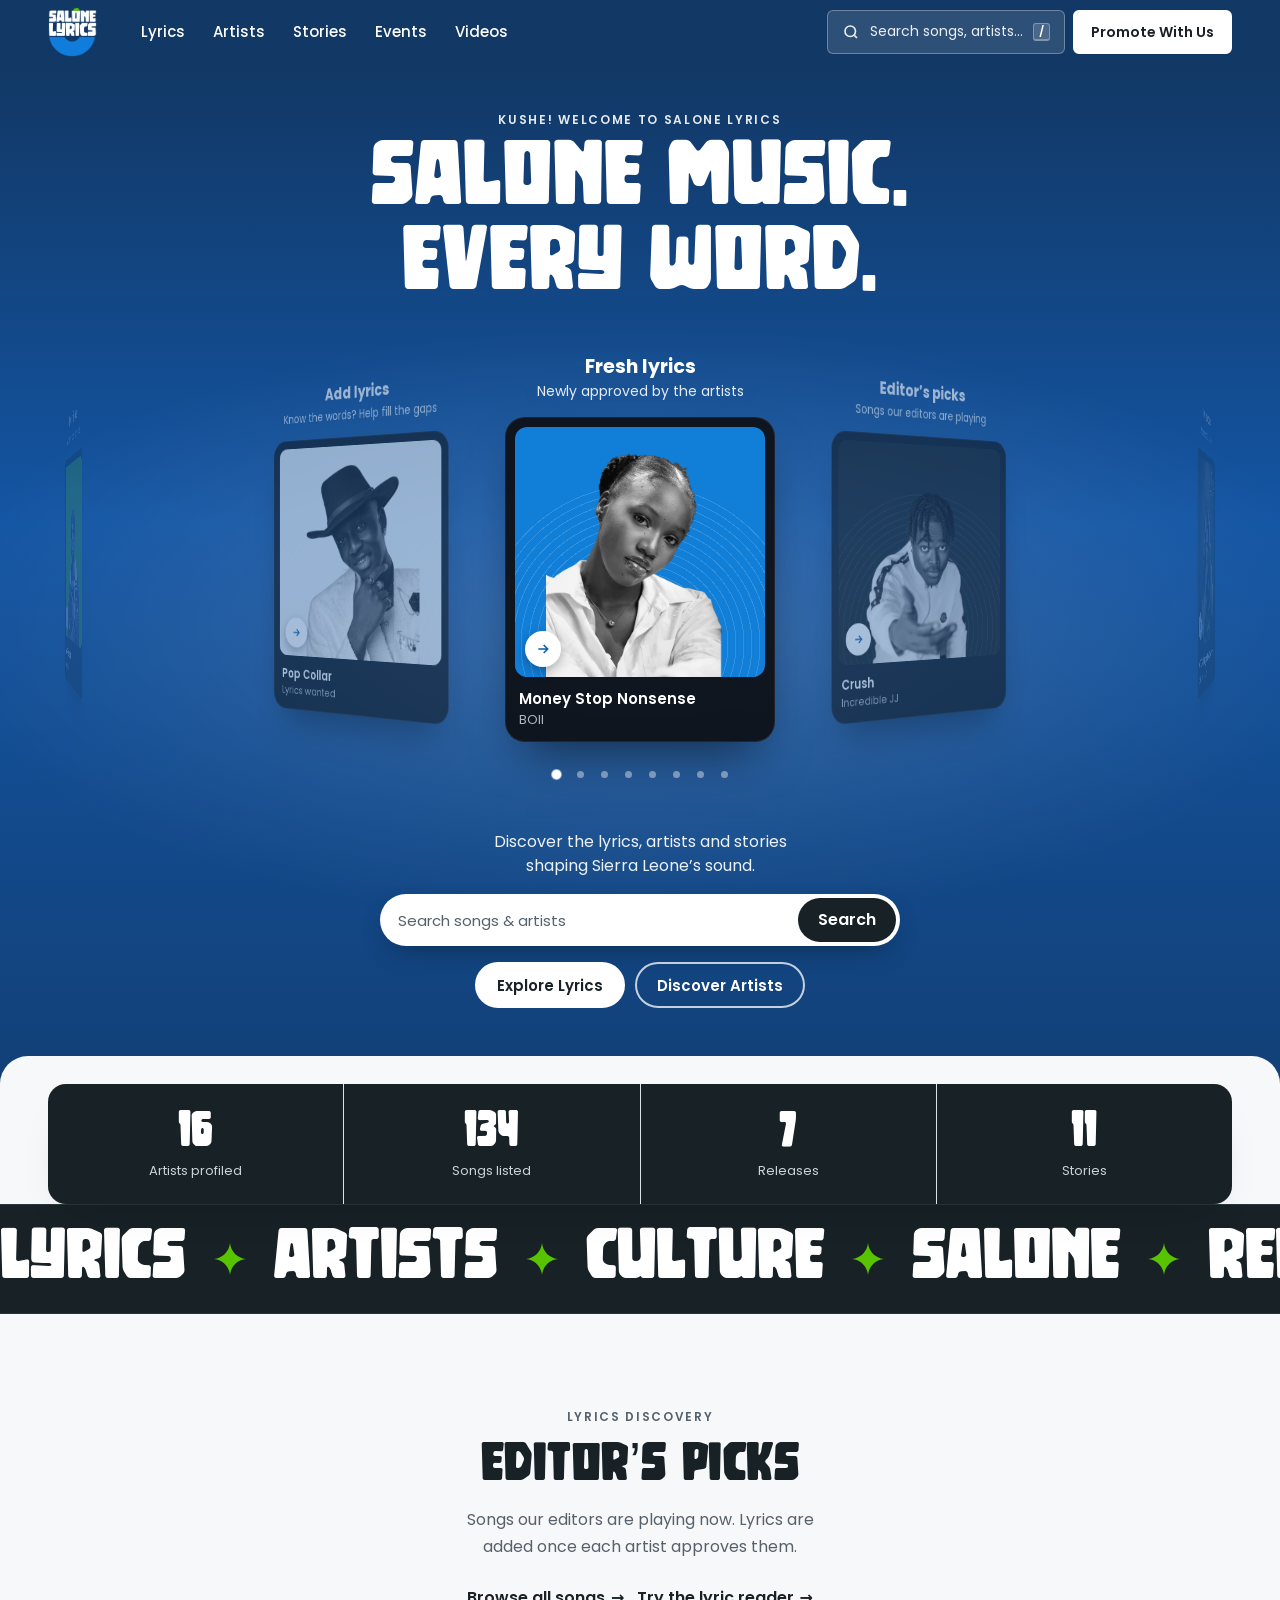
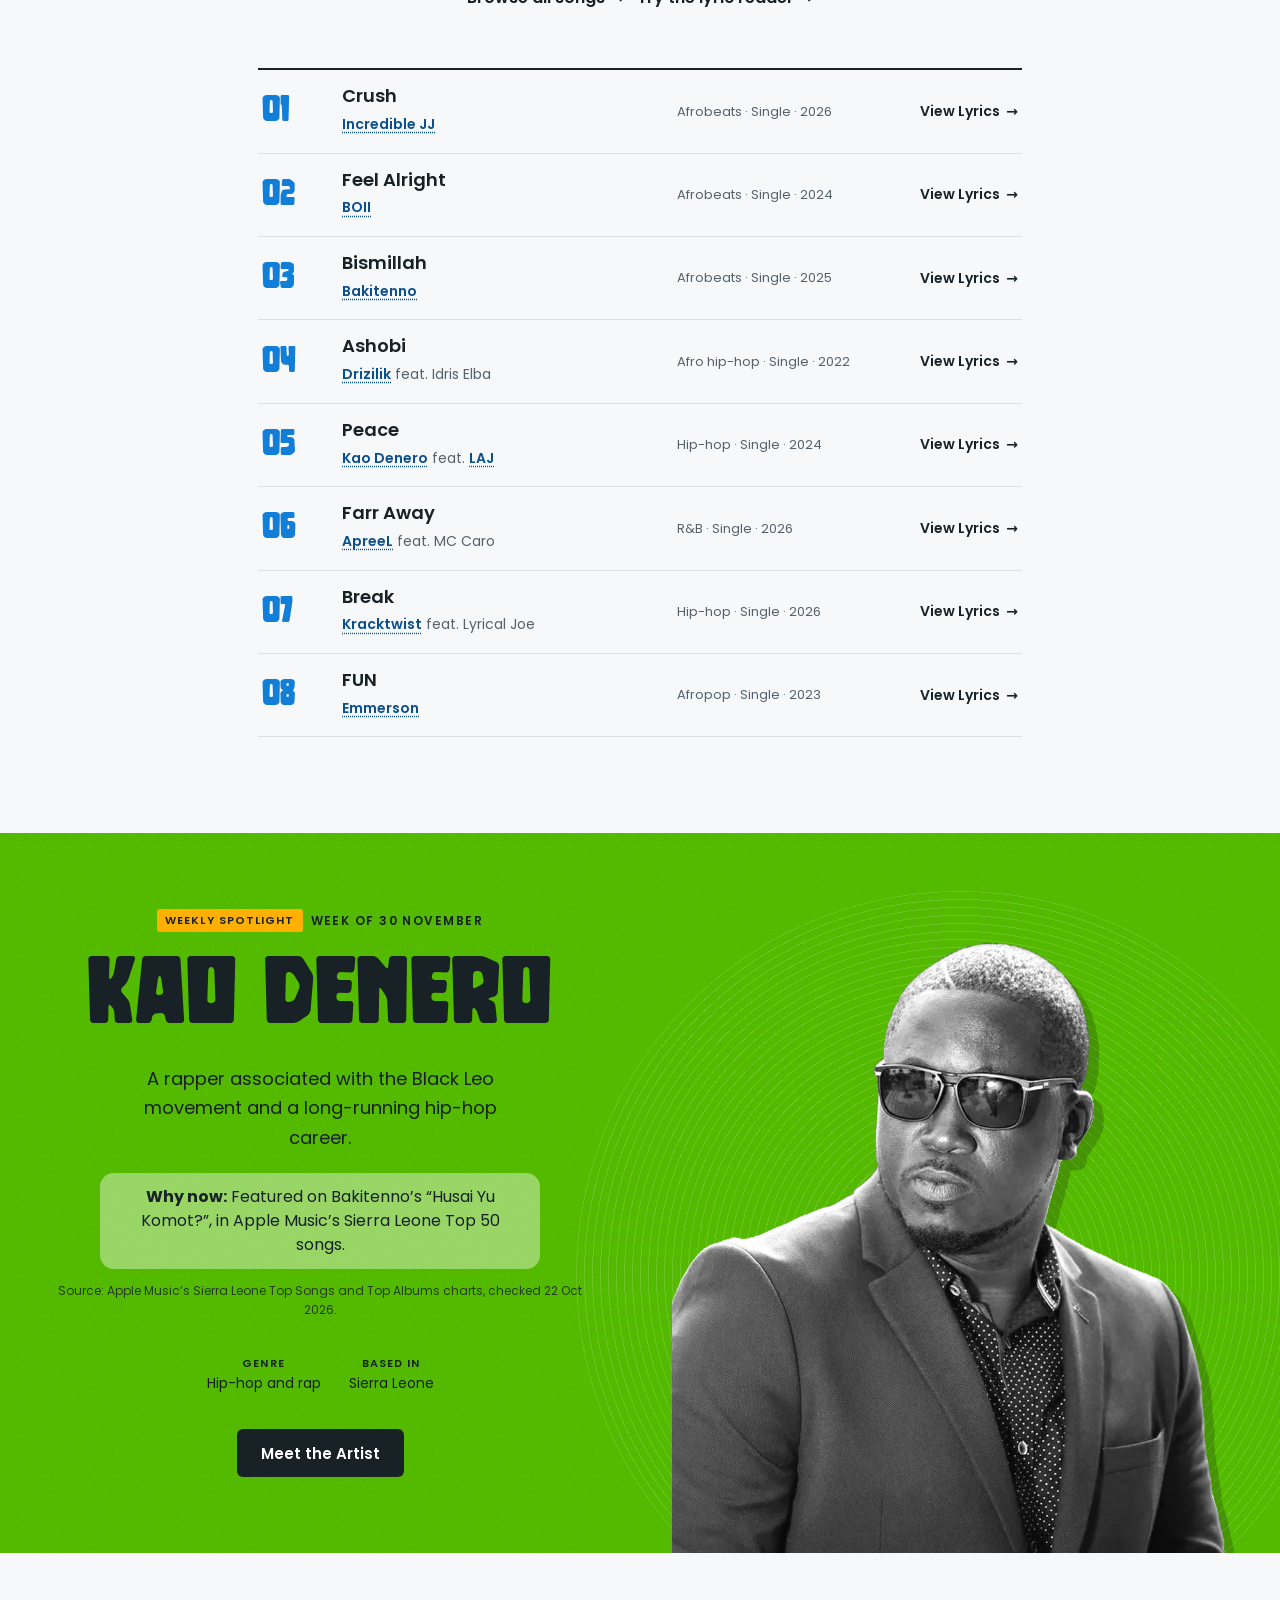
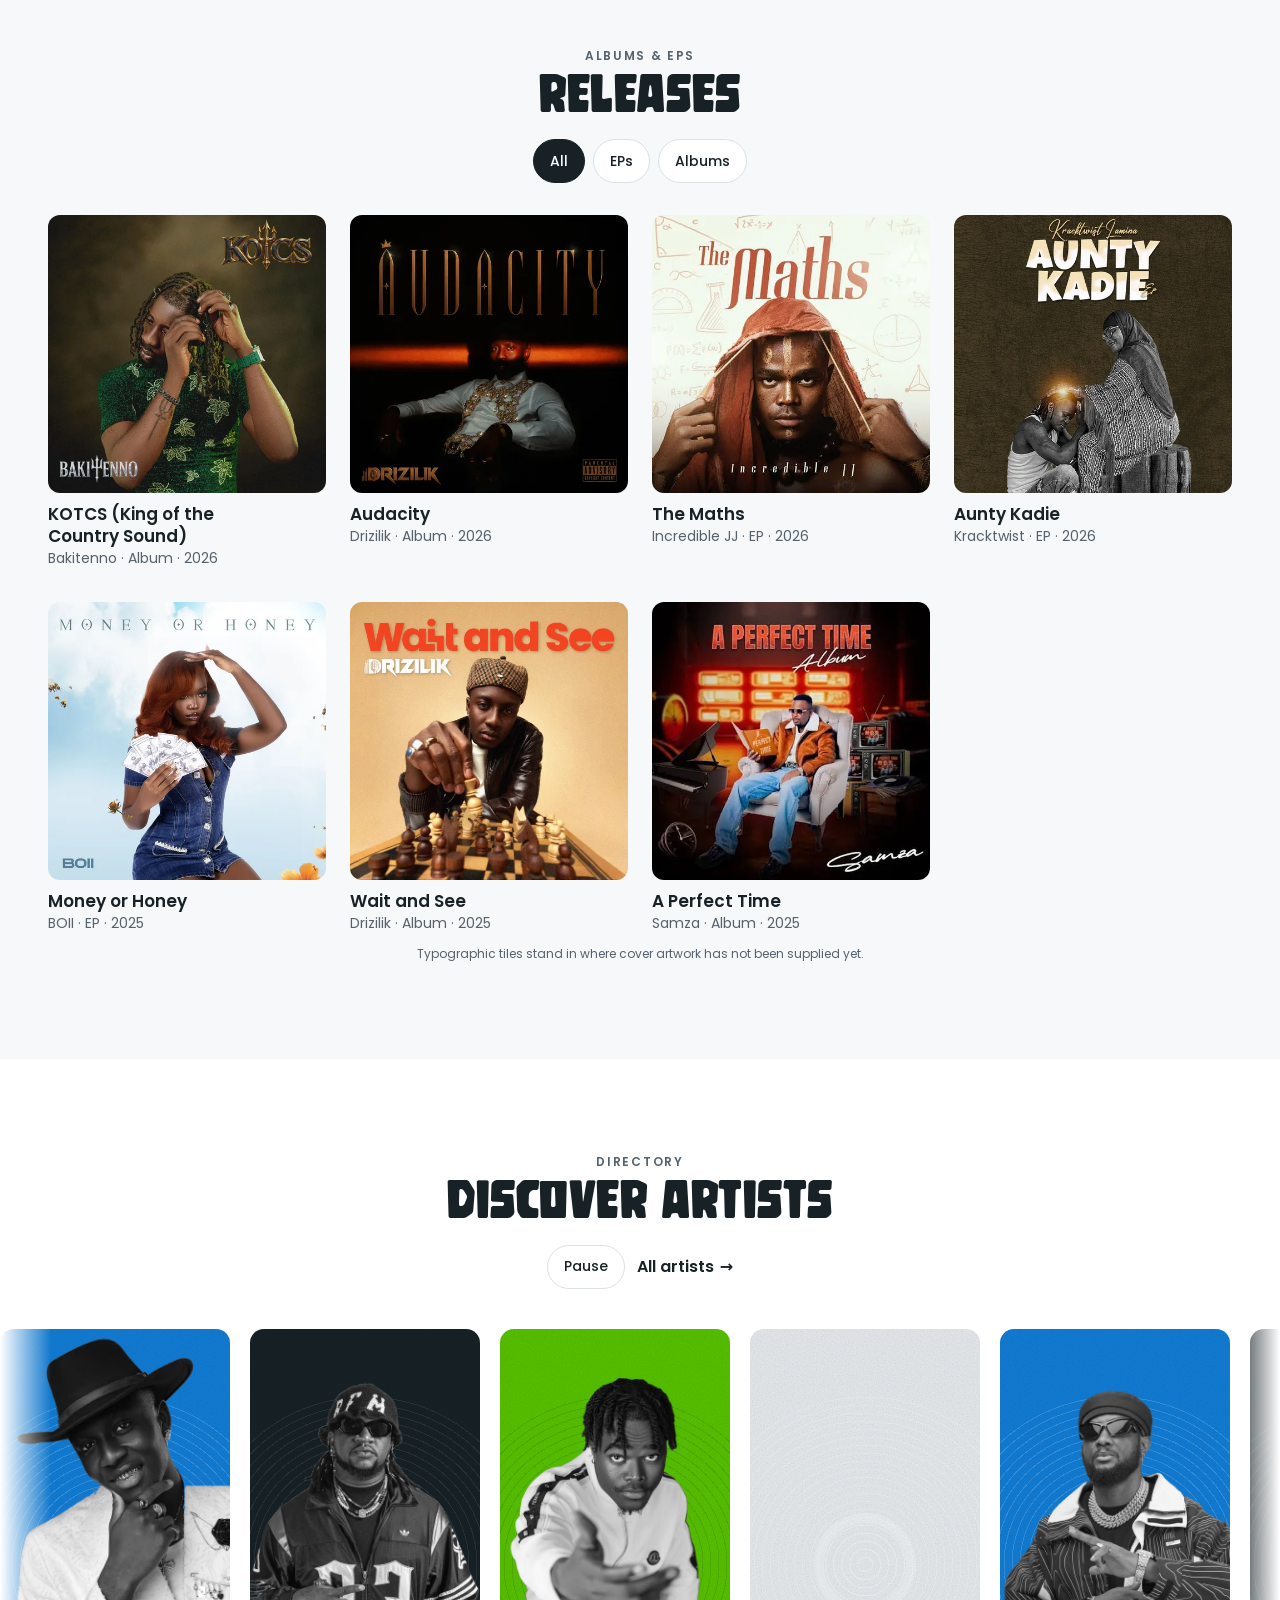
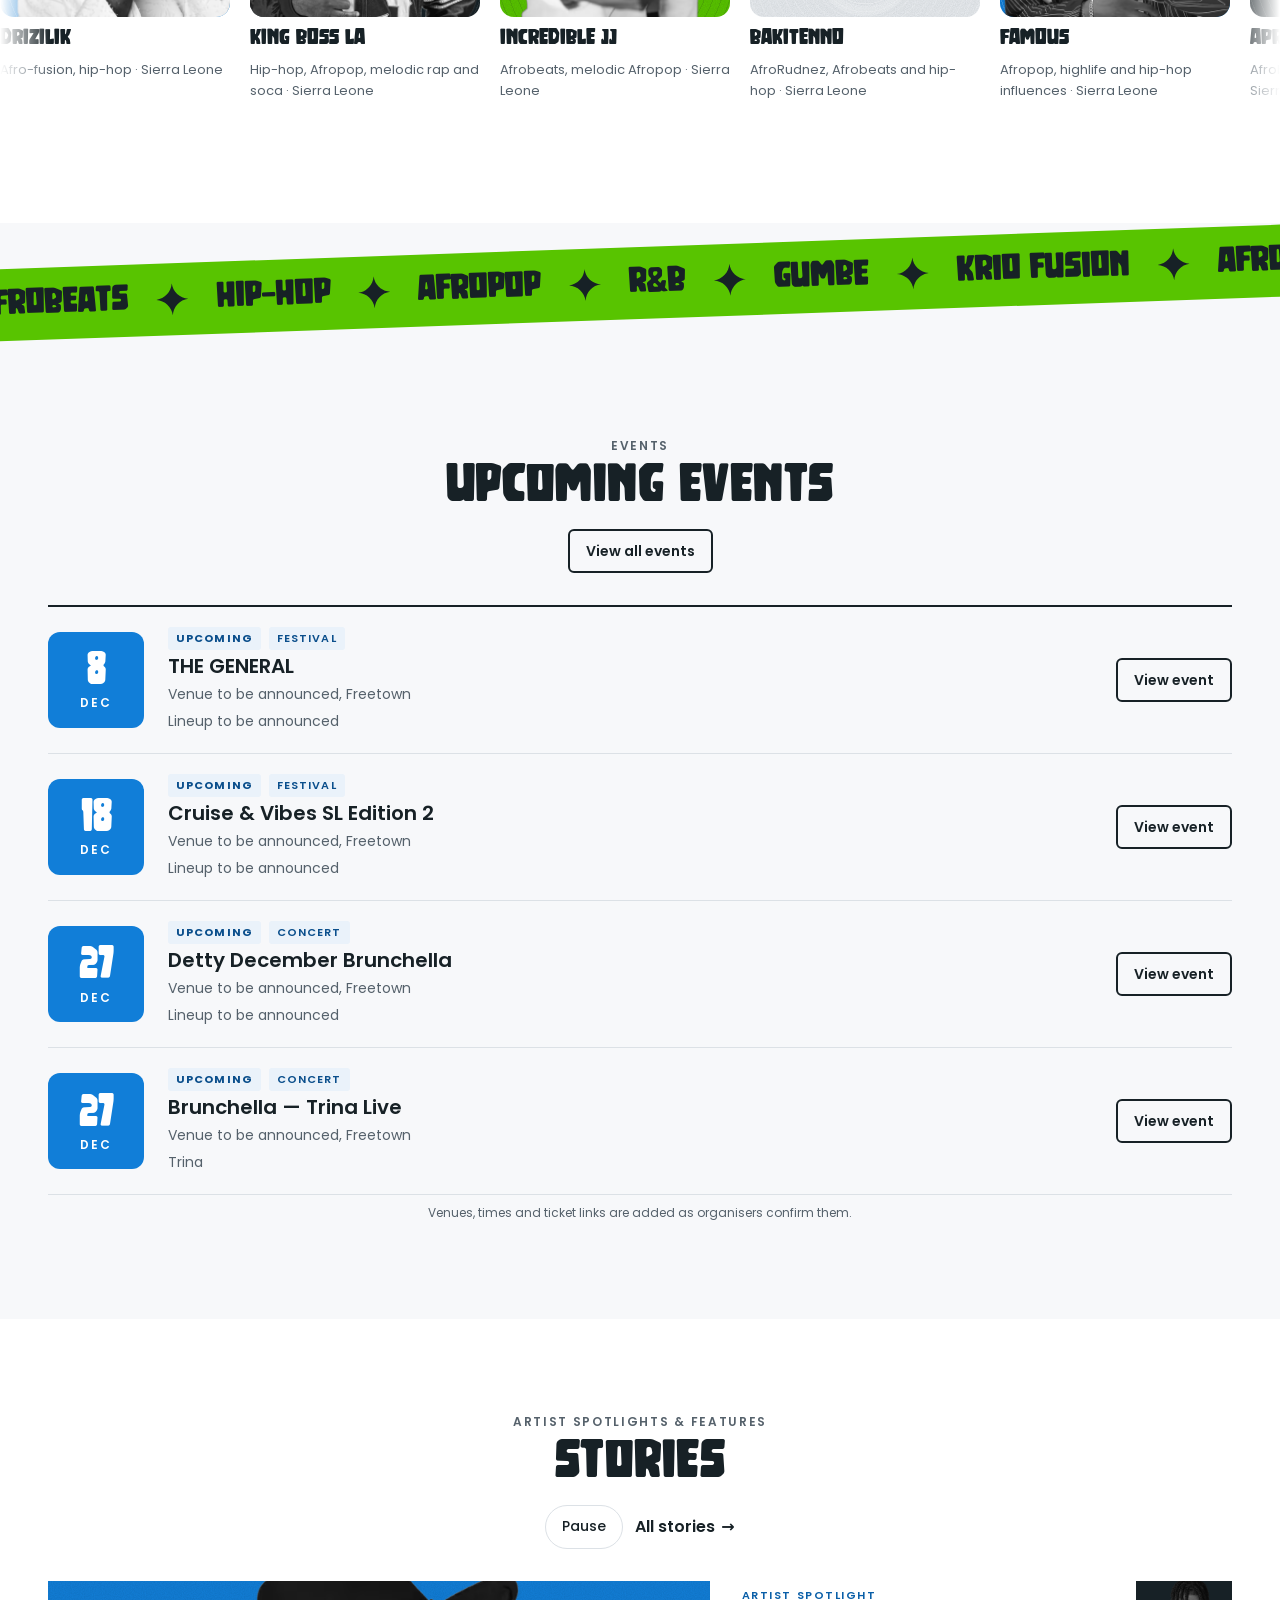
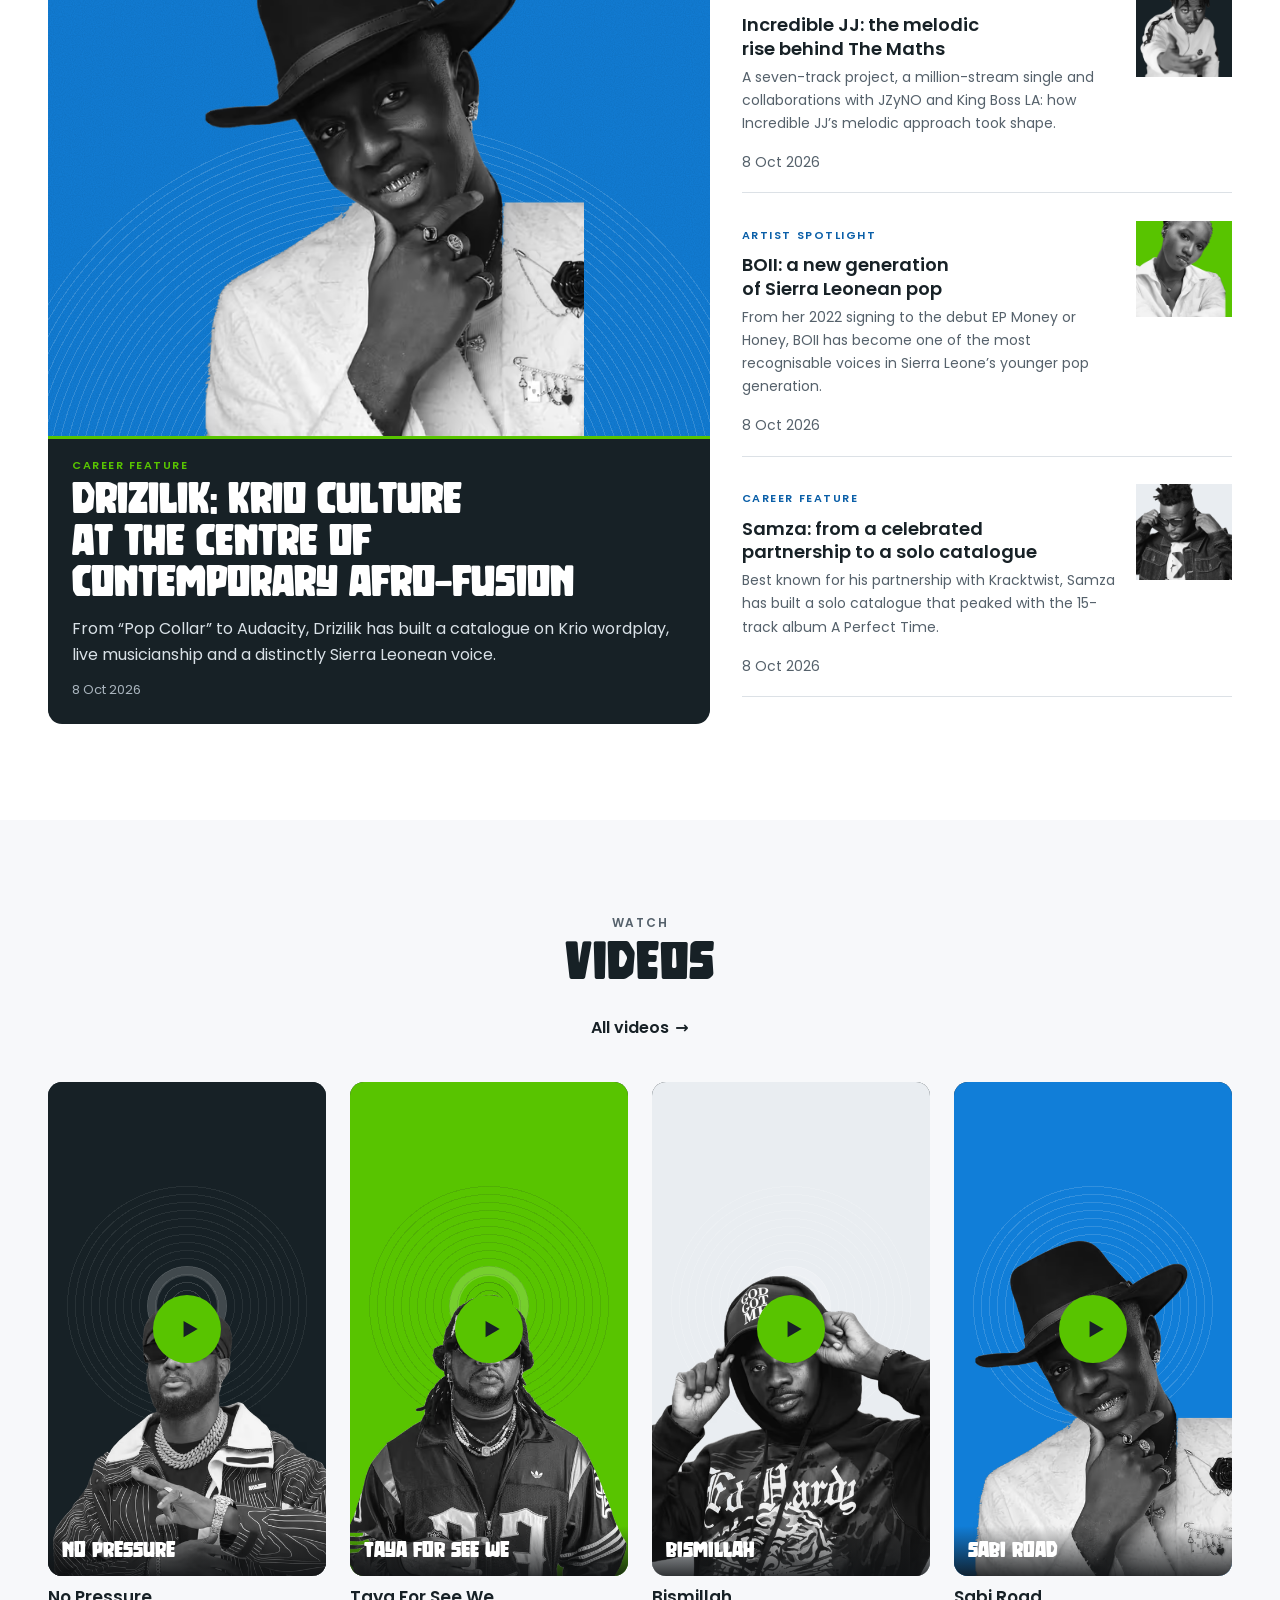
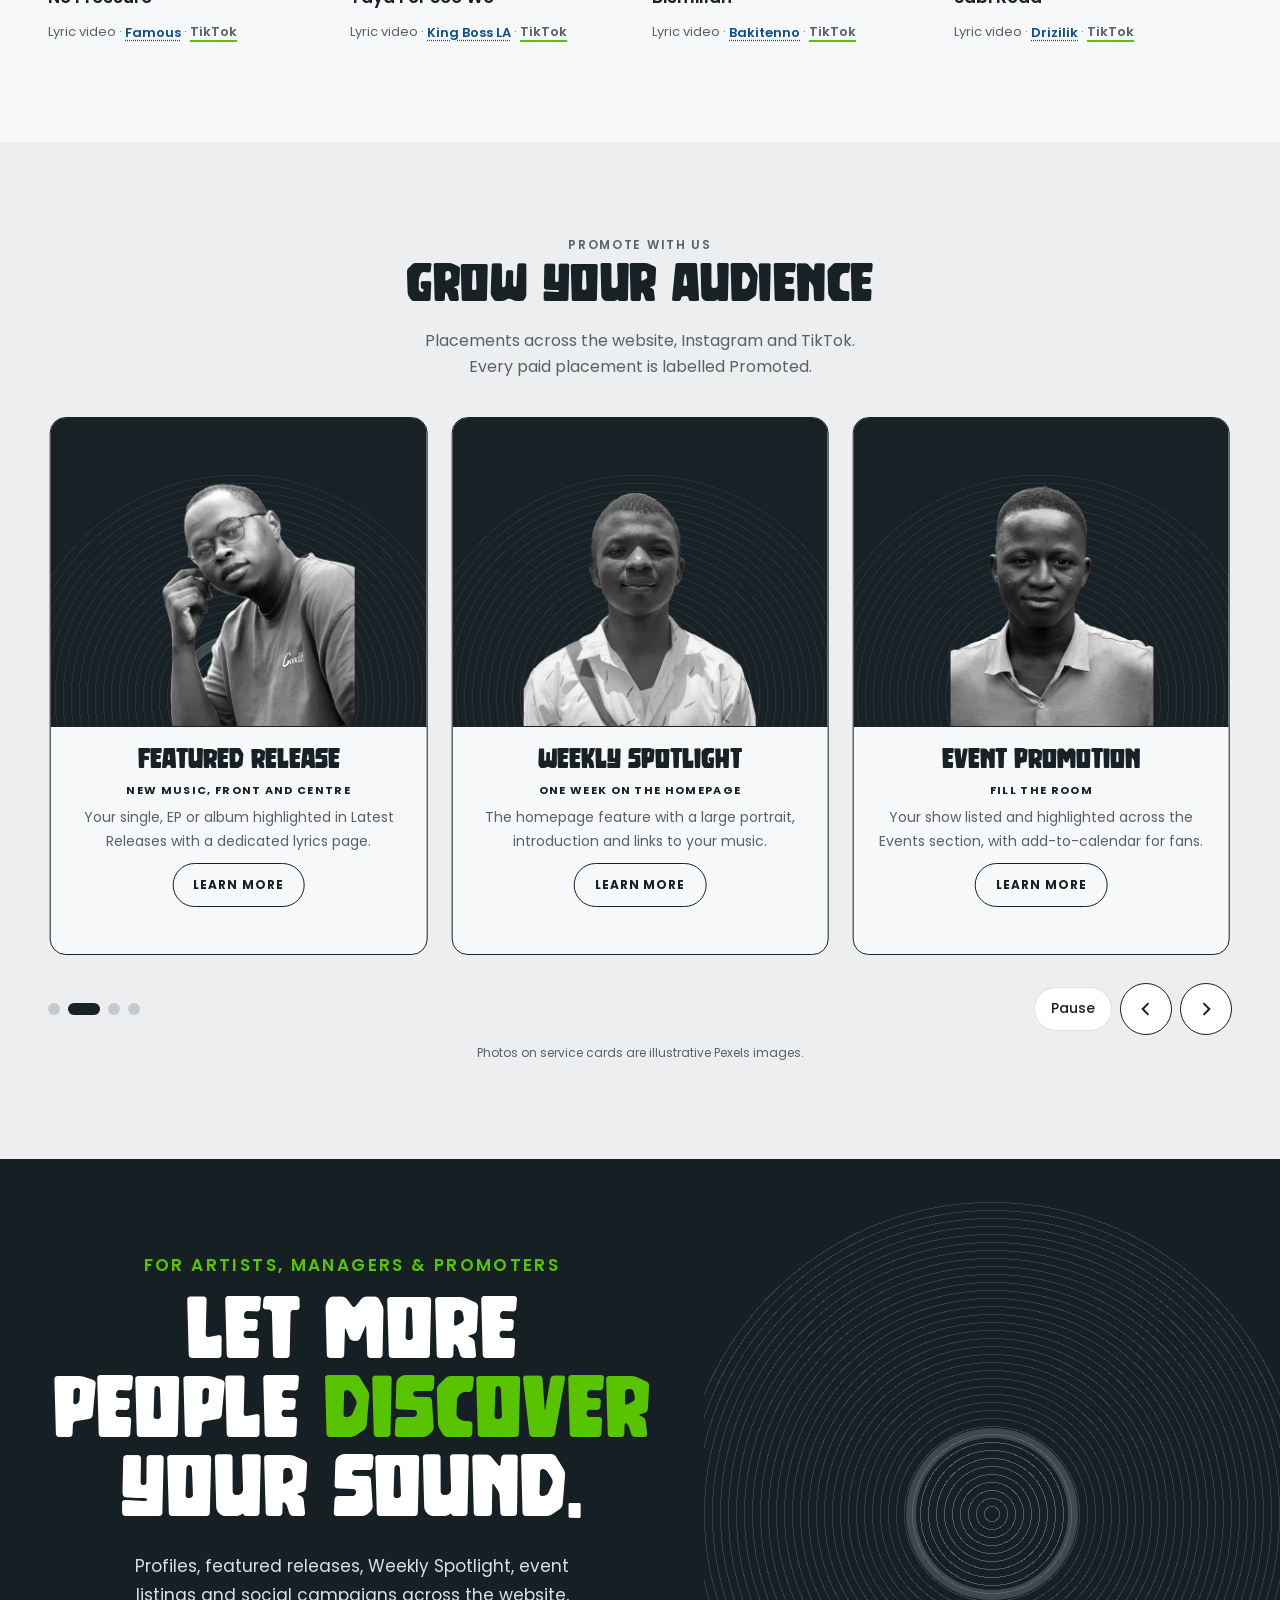
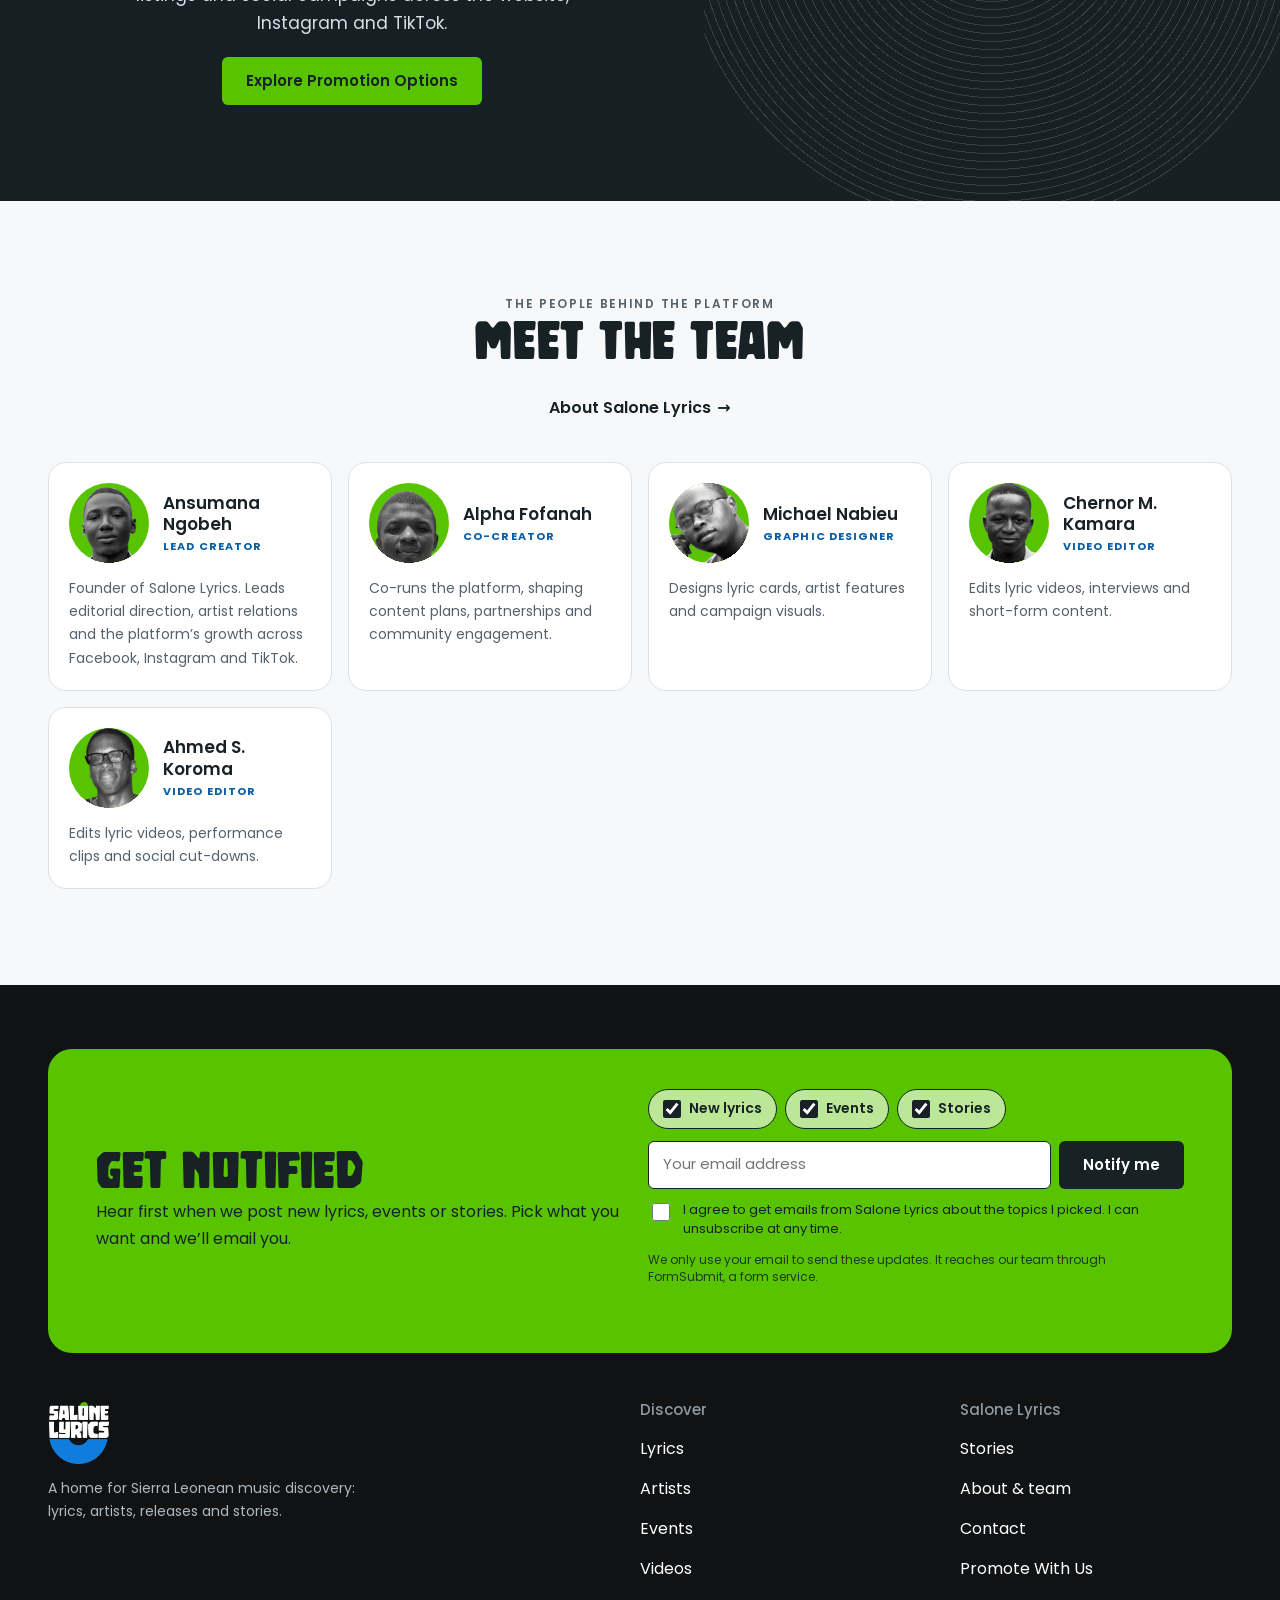
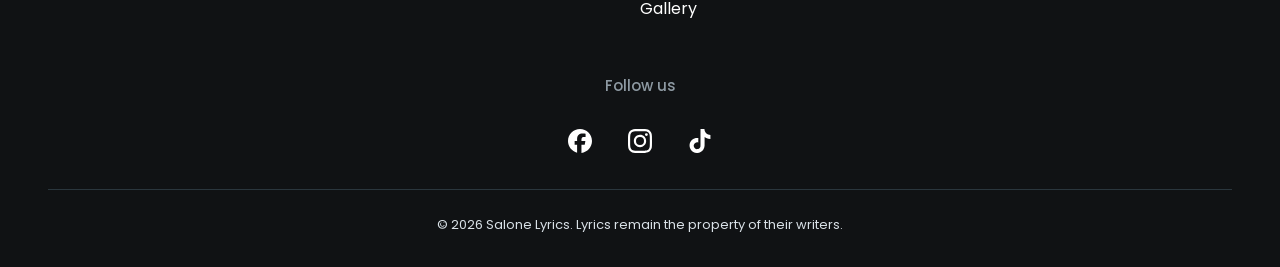
==== commit 817f8f7e: "﻿Weekly Spotlight rotates through trending acts The spotlight now changes every Monday, working thro" ====
--- a/index.html
+++ b/index.html
@@ -1129,6 +1129,13 @@
 /* ---------- Brand icons: logos sit a little smaller inside their coloured tile ---------- */
 .plat-ic svg{width:20px;height:20px}
 .f-follow svg{width:24px;height:24px}
+
+/* ---------- Weekly Spotlight: week label and "Why now" ---------- */
+.spot-label{align-items:center}
+.spot-week{font:600 12px/1 var(--f-body);letter-spacing:.12em;text-transform:uppercase;color:var(--charcoal)}
+.spot-why{font-size:16px;line-height:1.5;max-width:44ch;margin:0;padding:12px 16px;border-radius:14px;background:rgba(255,255,255,.4);color:var(--charcoal)}
+.home .spot-why{margin-inline:auto}
+.spot-src{font-size:12px;margin:-8px 0 0;color:var(--charcoal);opacity:.8}
 
 
 </style>
@@ -1436,6 +1443,10 @@
   {"slug":"a-perfect-time","title":"A Perfect Time","artist":"samza","type":"Album","year":2025,"tracks":["a-perfect-time-intro-by-twavula","a-perfect-time","table","away-samza","orbothy","more","asampete","think","fire","feelings","lesson","ignore","sympathy","god","somesie"],"colour":"blue","cover":true,"tracklist":[["A Perfect Time Intro, By: Twavula",""],["A Perfect Time",""],["Table","Marthson Blu, Bakitenno & Krio Mesaya"],["Away",""],["Orbothy","Kracktwist"],["More",""],["Asampete","Lucky Oyem"],["Think",""],["Fire",""],["Feelings","Joey"],["Lesson",""],["Ignore","Wisher"],["Sympathy",""],["God",""],["Somesie","Bakitenno, Apreel & Krio Mesaya"]],"tracklistSource":"https://music.apple.com/us/album/a-perfect-time-album/1857419070"}
 ],
 
+// Weekly Spotlight: one artist per week from "start" (a Monday), in this order, then it repeats. Refresh with new chart data.
+
+spotlight: {"chart":"Apple Music’s Sierra Leone Top Songs and Top Albums charts","checked":"2026-10-22","start":"2026-10-19","queue":[{"artist":"bakitenno","why":"KOTCS is the No. 1 album on Apple Music in Sierra Leone, with nine of its songs in the Top 50 songs chart."},{"artist":"drizilik","why":"“GO” is the No. 1 song on Apple Music in Sierra Leone, and Audacity is the No. 2 album."},{"artist":"incredible-jj","why":"The Maths is still in Apple Music’s Sierra Leone Top 20 albums, five months after its release."},{"artist":"d4nny","why":"Featured on Drizilik’s title track “Audacity”, No. 8 on Apple Music’s Sierra Leone songs chart, with the album M.O.U.S back in the Top 50 albums."},{"artist":"isat","why":"Featured on Drizilik’s “No Games”, No. 11 on Apple Music’s Sierra Leone songs chart, and on Bakitenno’s “Tonight”."},{"artist":"laj","why":"Featured on Bakitenno’s “Wantem”, No. 16 on Apple Music’s Sierra Leone songs chart."},{"artist":"kao-denero","why":"Featured on Bakitenno’s “Husai Yu Komot?”, in Apple Music’s Sierra Leone Top 50 songs."}]},
+
 picks: ["crush","feel-alright","bismillah","ashobi","peace","farr-away","break","fun"],
 
 articles: [
@@ -1731,7 +1742,7 @@
 
 /* ================= HOME ================= */
 VIEWS.home = () => {
-  const spot=D.artists.find(a=>a.spotlight);
+  const SP=currentSpotlight(), spot=SP.a;
   const picks=D.picks.map(song);
   const upcoming=D.events.filter(e=>evStatus(e)!=="completed").sort((a,b)=>a.date.localeCompare(b.date));
   const weekend=upcoming.filter(inWeekend);
@@ -1778,9 +1789,10 @@
   <section class="spotlight grain" aria-labelledby="spot-h">
     <div class="spot-art"><span class="grooves spin" aria-hidden="true"></span><div class="floaty">${portrait(spot,{cls:"cut cut-shadow",sizes:"(min-width:900px) 45vw, 90vw"})}</div></div>
     <div class="spot-copy">
-      <div class="spot-label"><span class="tag tag-amber">Weekly Spotlight</span></div>
+      <div class="spot-label"><span class="tag tag-amber">Weekly Spotlight</span>${SP.week?`<span class="spot-week">Week of ${SP.week.getDate()} ${MONTHS_L[SP.week.getMonth()]}</span>`:""}</div>
       <h2 id="spot-h" class="display spot-name reveal">${esc(spot.name)}</h2>
       <p class="lede">${esc(spot.intro)}</p>
+      ${SP.why?`<p class="spot-why"><strong>Why now:</strong> ${esc(SP.why)}</p><p class="spot-src">Source: ${esc(D.spotlight.chart)}, checked ${fmt(D.spotlight.checked)}.</p>`:""}
       <dl class="spot-facts"><div><dt>Genre</dt><dd>${esc(spot.genre)}</dd></div><div><dt>Based in</dt><dd>${esc(spot.town)}</dd></div>${spot.label?`<div><dt>Label</dt><dd>${esc(spot.label)}</dd></div>`:""}</dl>
       <div class="row-wrap"><a class="btn btn-primary" href="#artist.${spot.slug}">Meet the Artist</a></div>
       
@@ -1850,6 +1862,13 @@
     railControls(main); bindVideos(main); bindSvcLinks(main); szFlow(main); artistMarquee(main); newsCycle(main);
   }};
 };
+// Weekly Spotlight: works out this week's artist from D.spotlight (changes every Monday, repeats when the list ends)
+function currentSpotlight(){
+  const sp=D.spotlight, q=sp?sp.queue.filter(x=>{ const a=artist(x.artist); return a&&a.photo&&!a.hidden; }):[];
+  if(!q.length) return {a:D.artists.find(a=>a.spotlight),why:"",week:null};
+  const start=parse(sp.start), wk=Math.max(0,Math.floor(Math.round((TODAY-start)/864e5)/7)), e=q[wk%q.length], mon=new Date(start); mon.setDate(start.getDate()+wk*7);
+  return {a:artist(e.artist),why:e.why,week:mon};
+}
 function heroTitle(lines){
   let k=0;
   return lines.map((t,l)=>`<span class="ln${l===lines.length-1?" accent":""}" aria-hidden="true">${t.split(" ").map(w=>`<span class="w">${[...w].map(c=>`<span class="ch" style="--k:${k++}">${esc(c)}</span>`).join("")}</span>`).join(" ")}</span>`).join("");
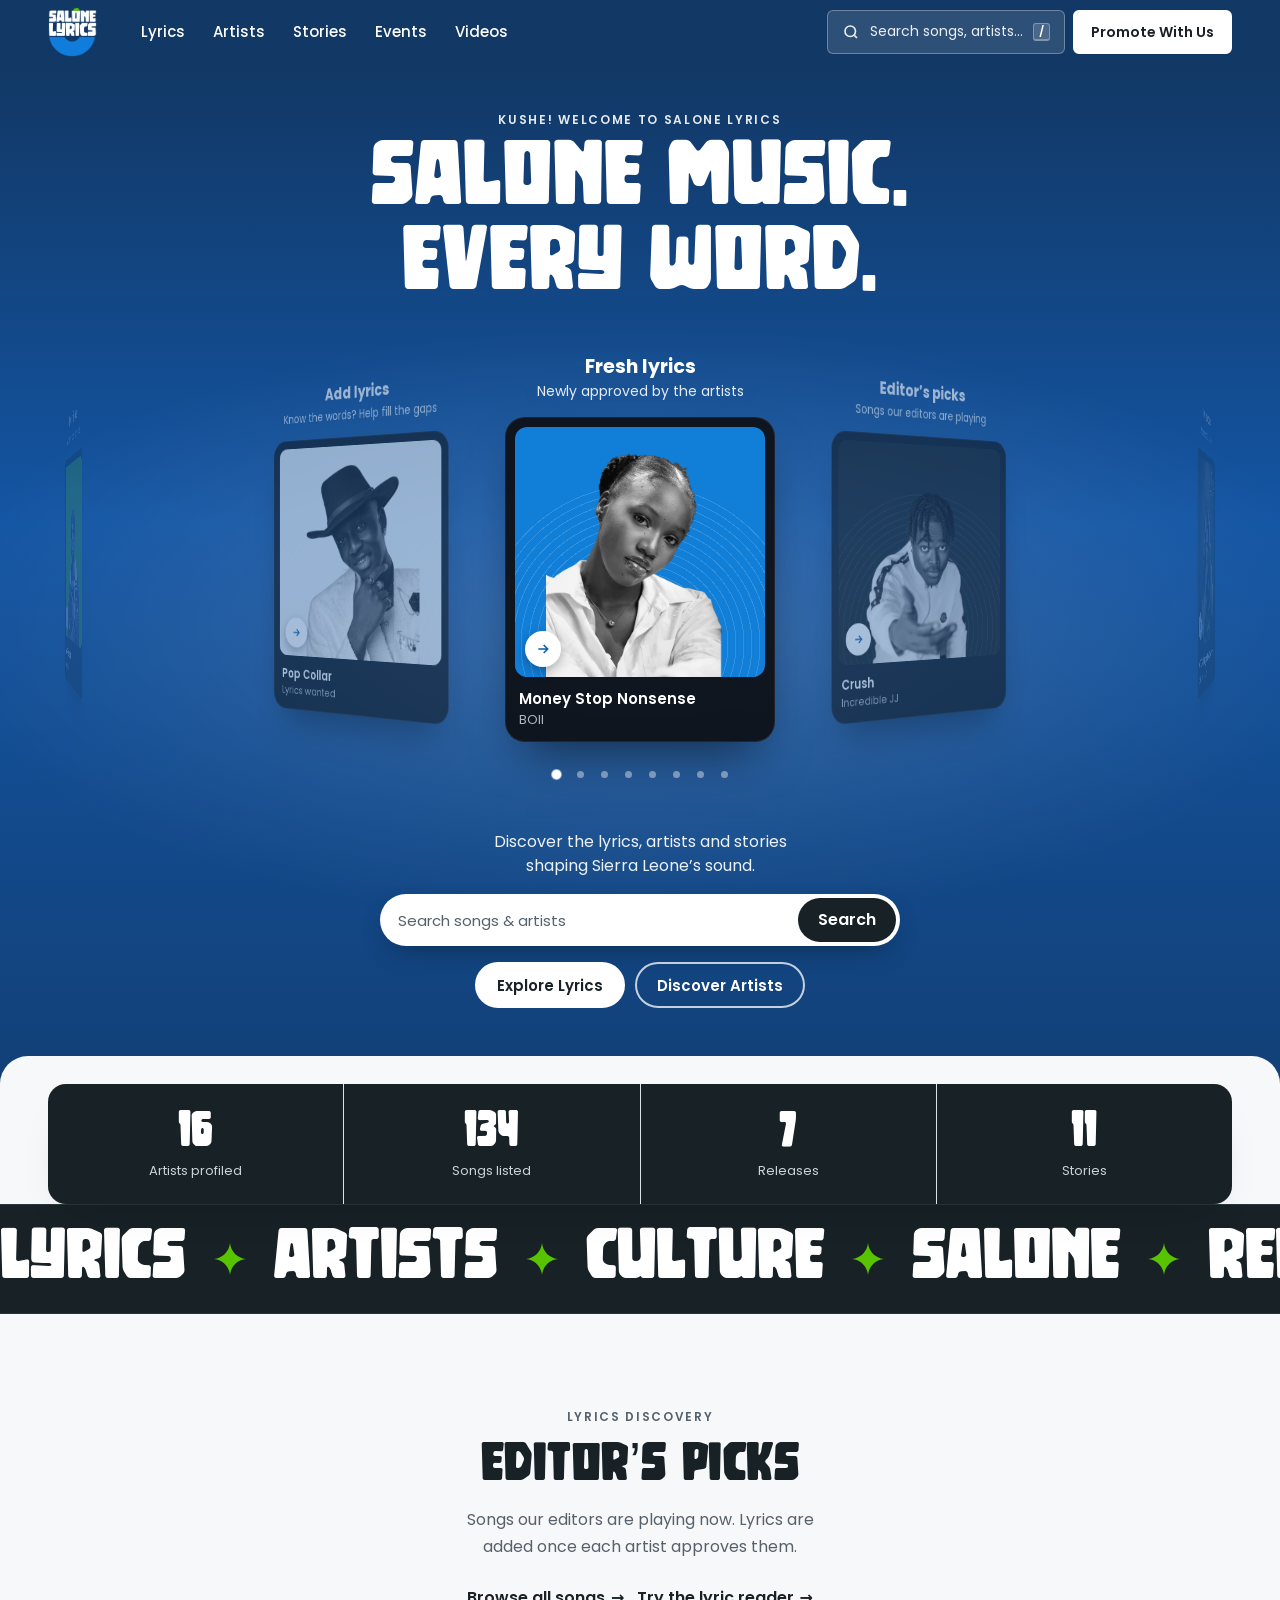
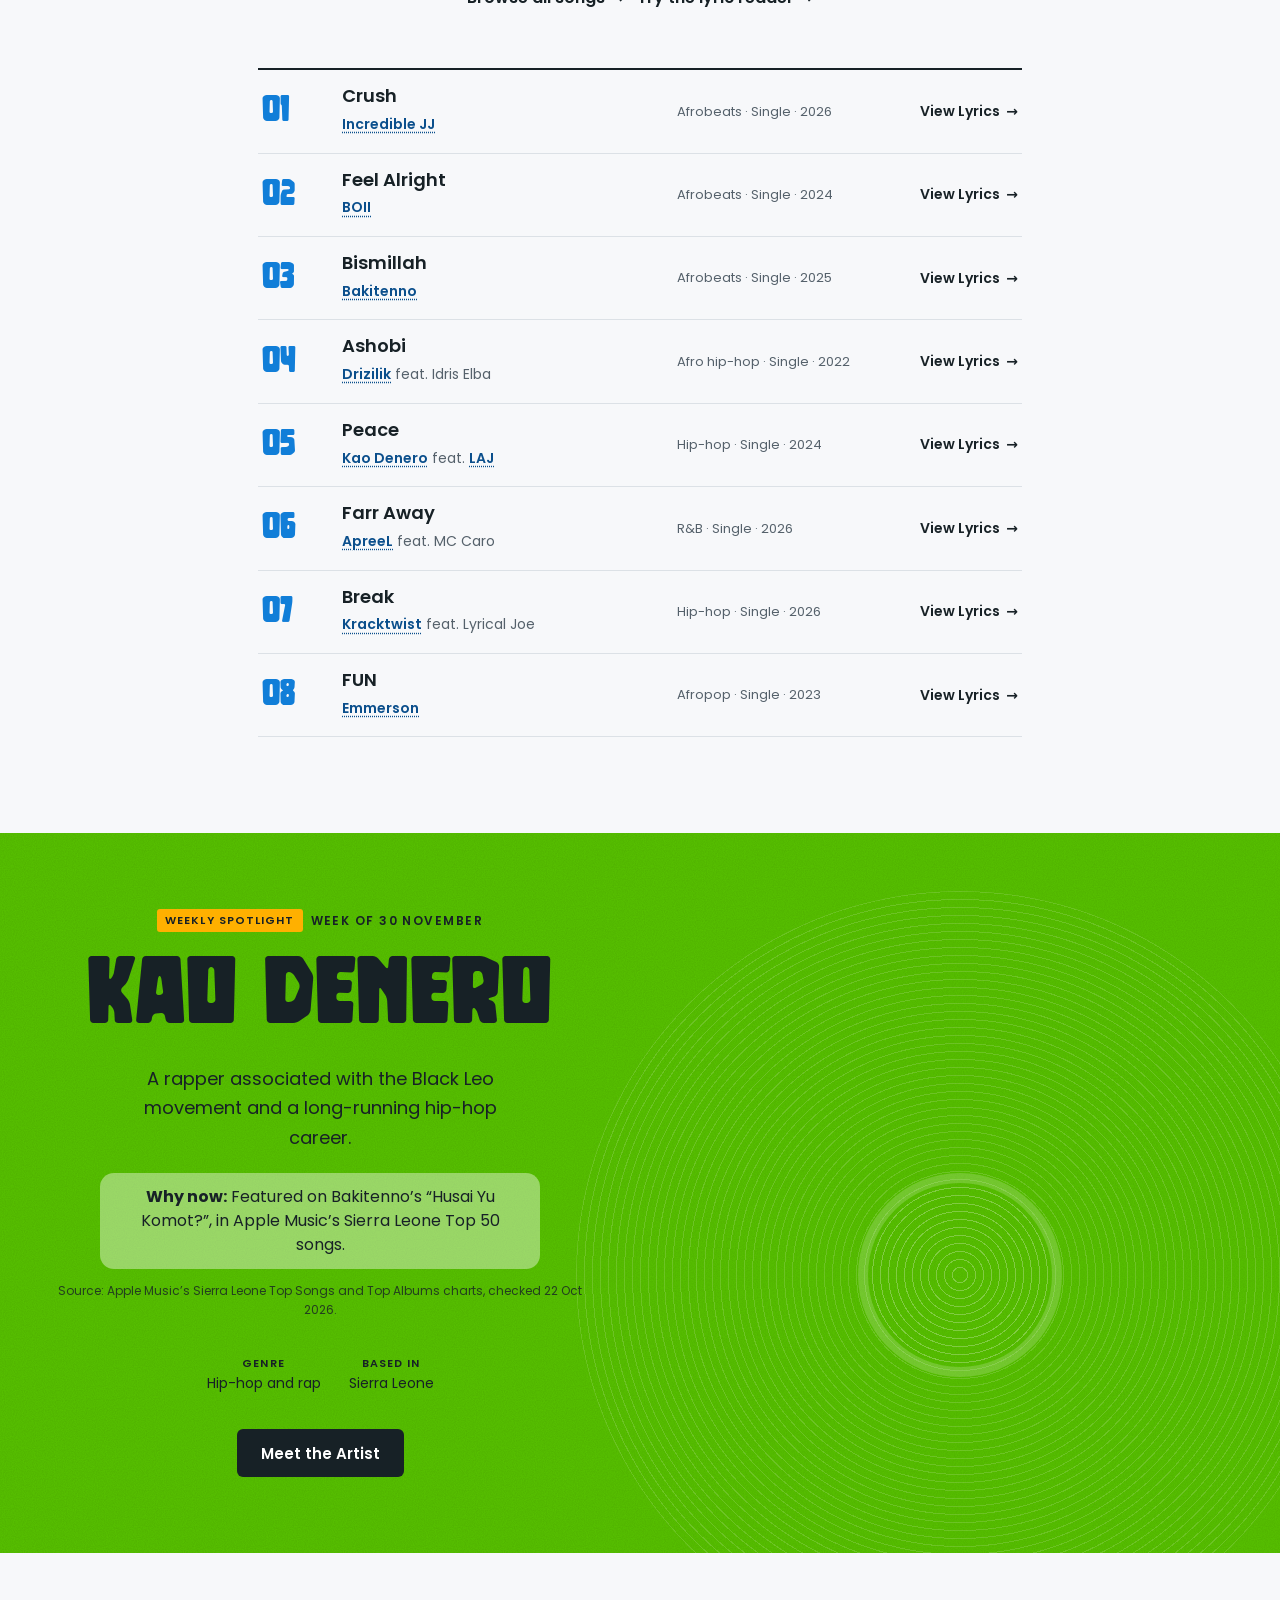
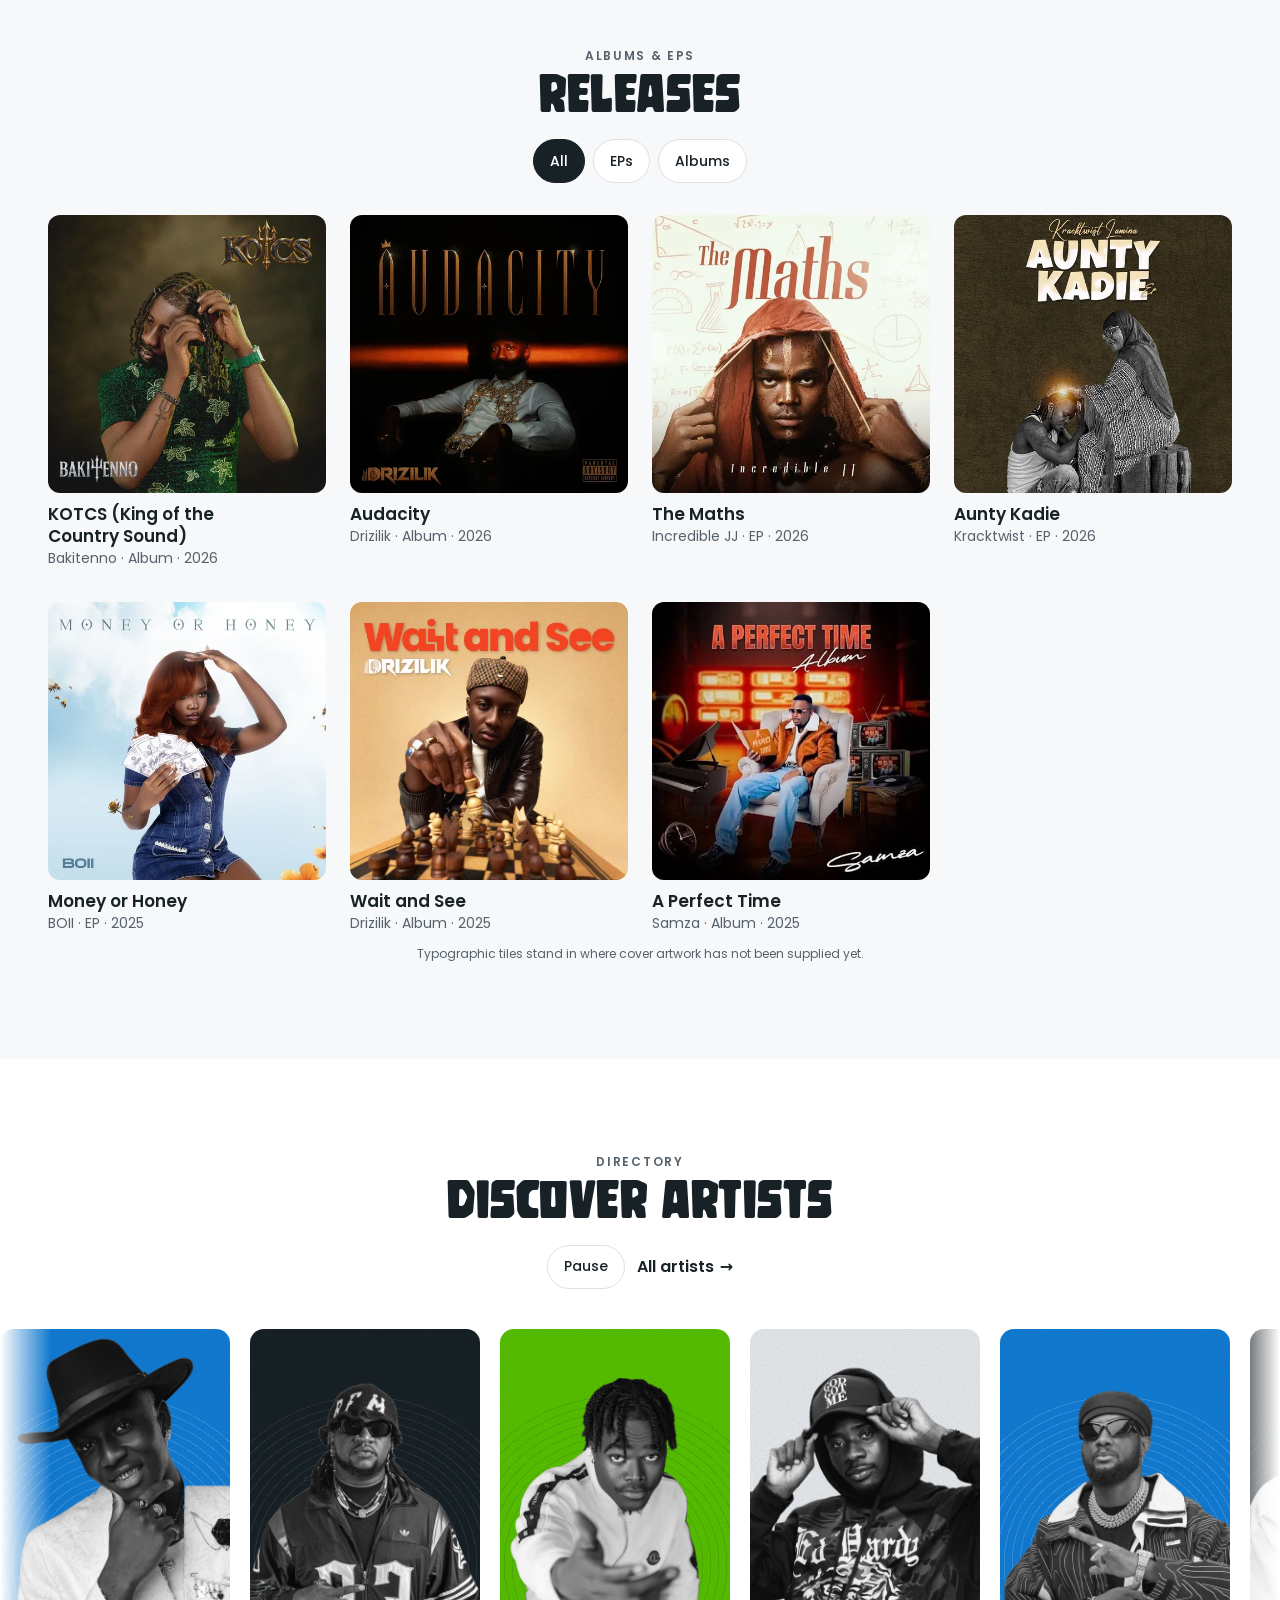
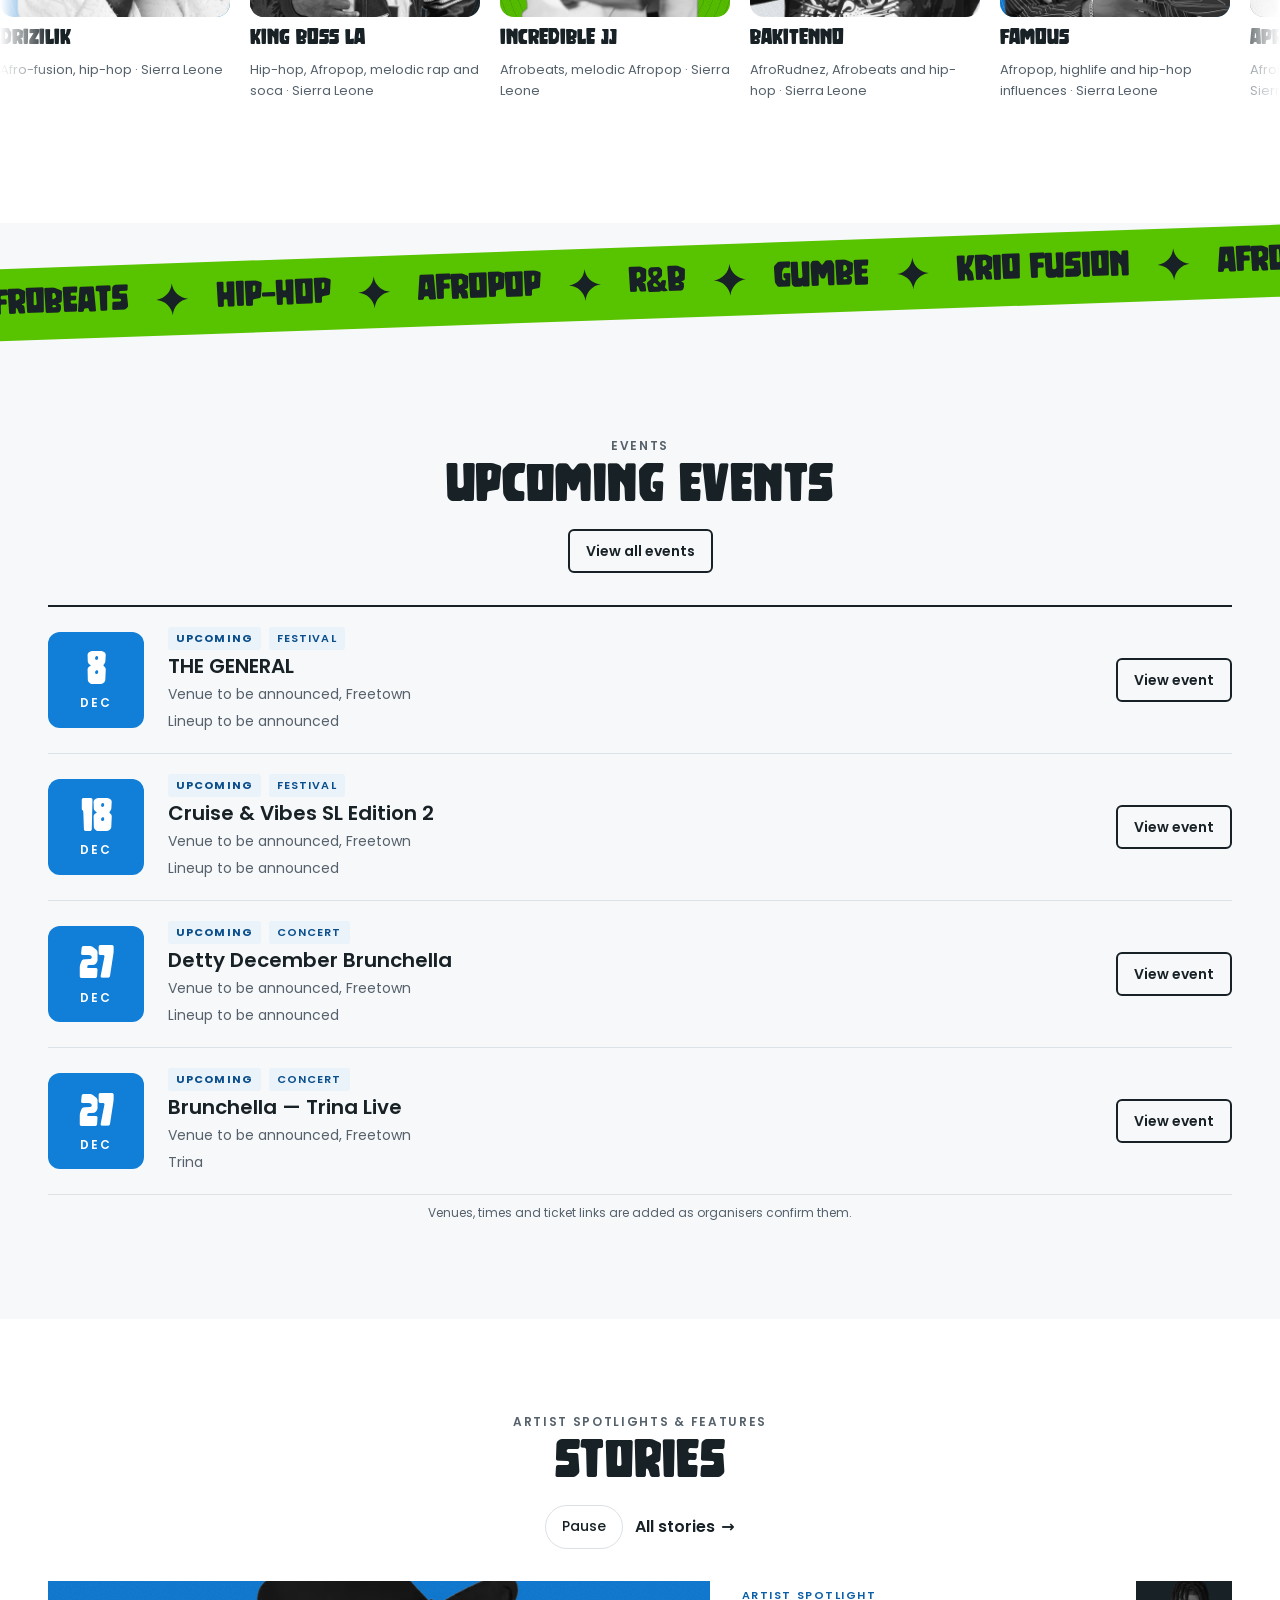
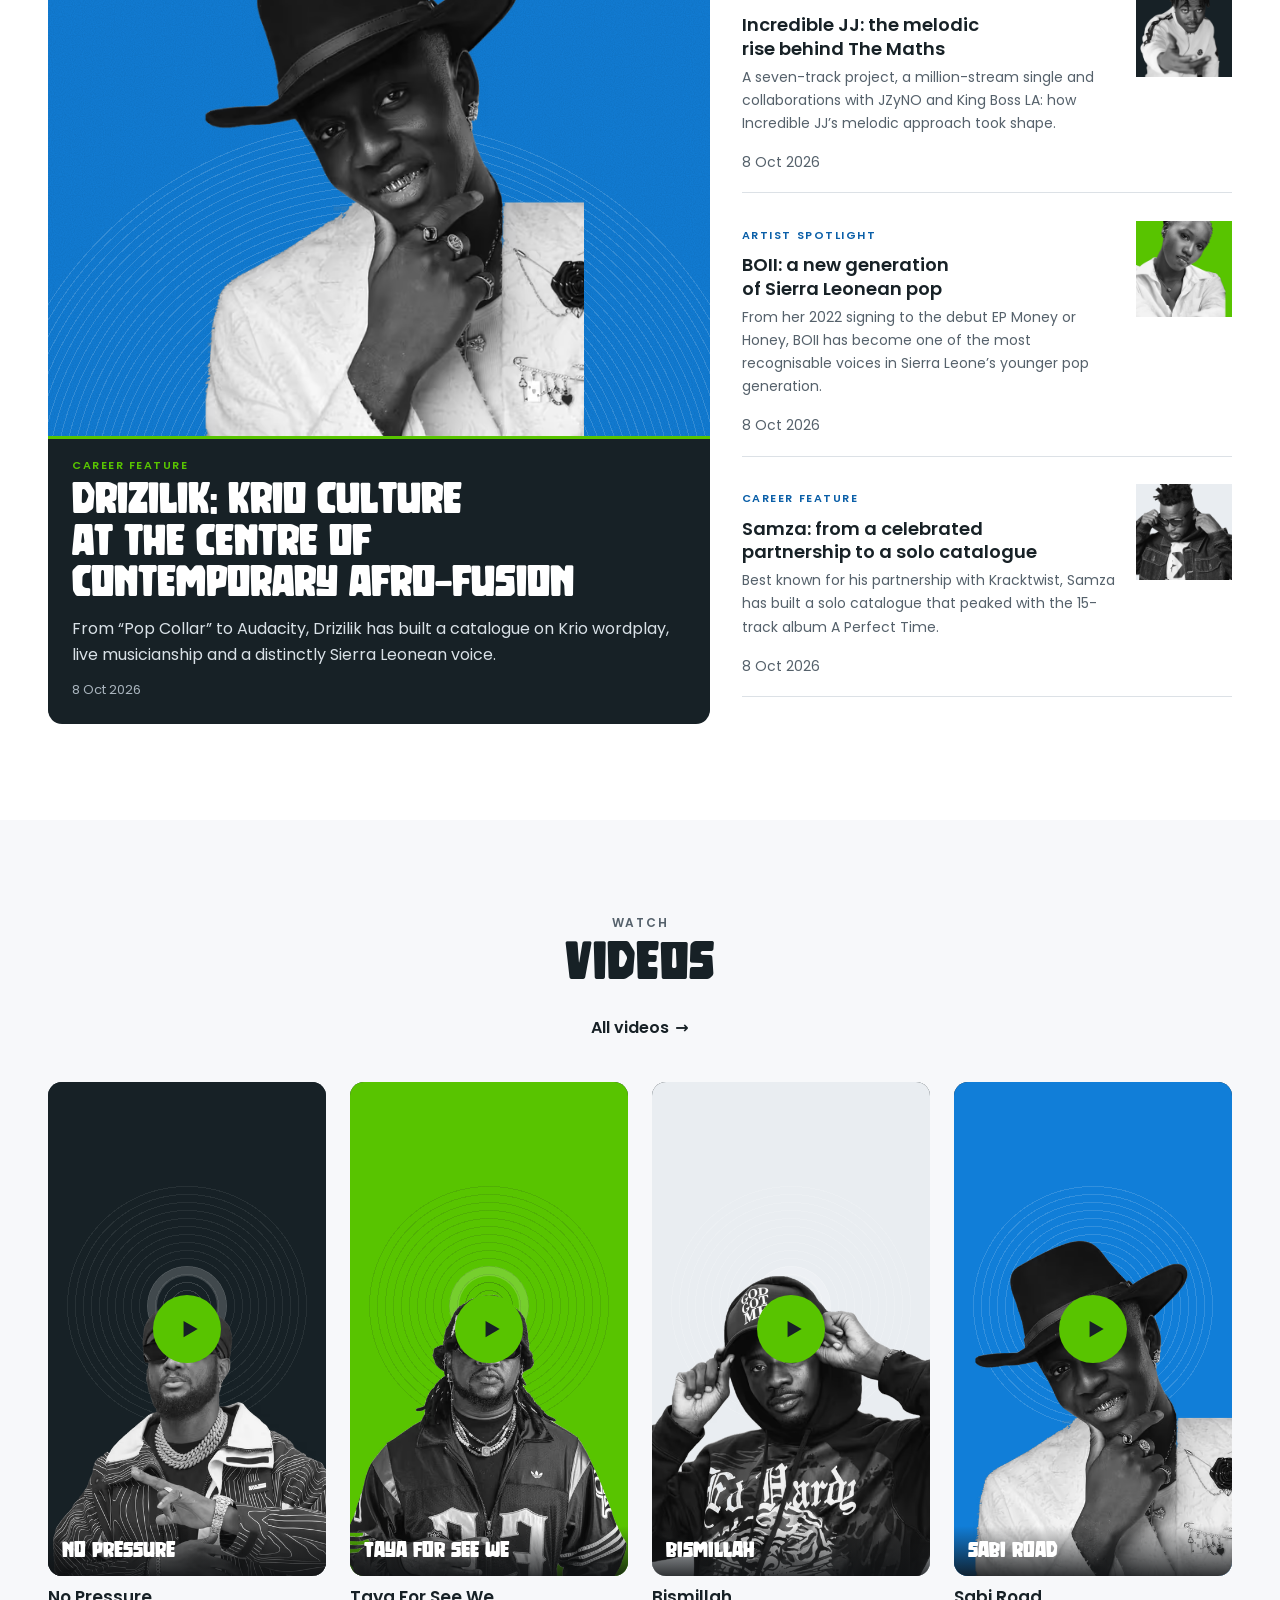
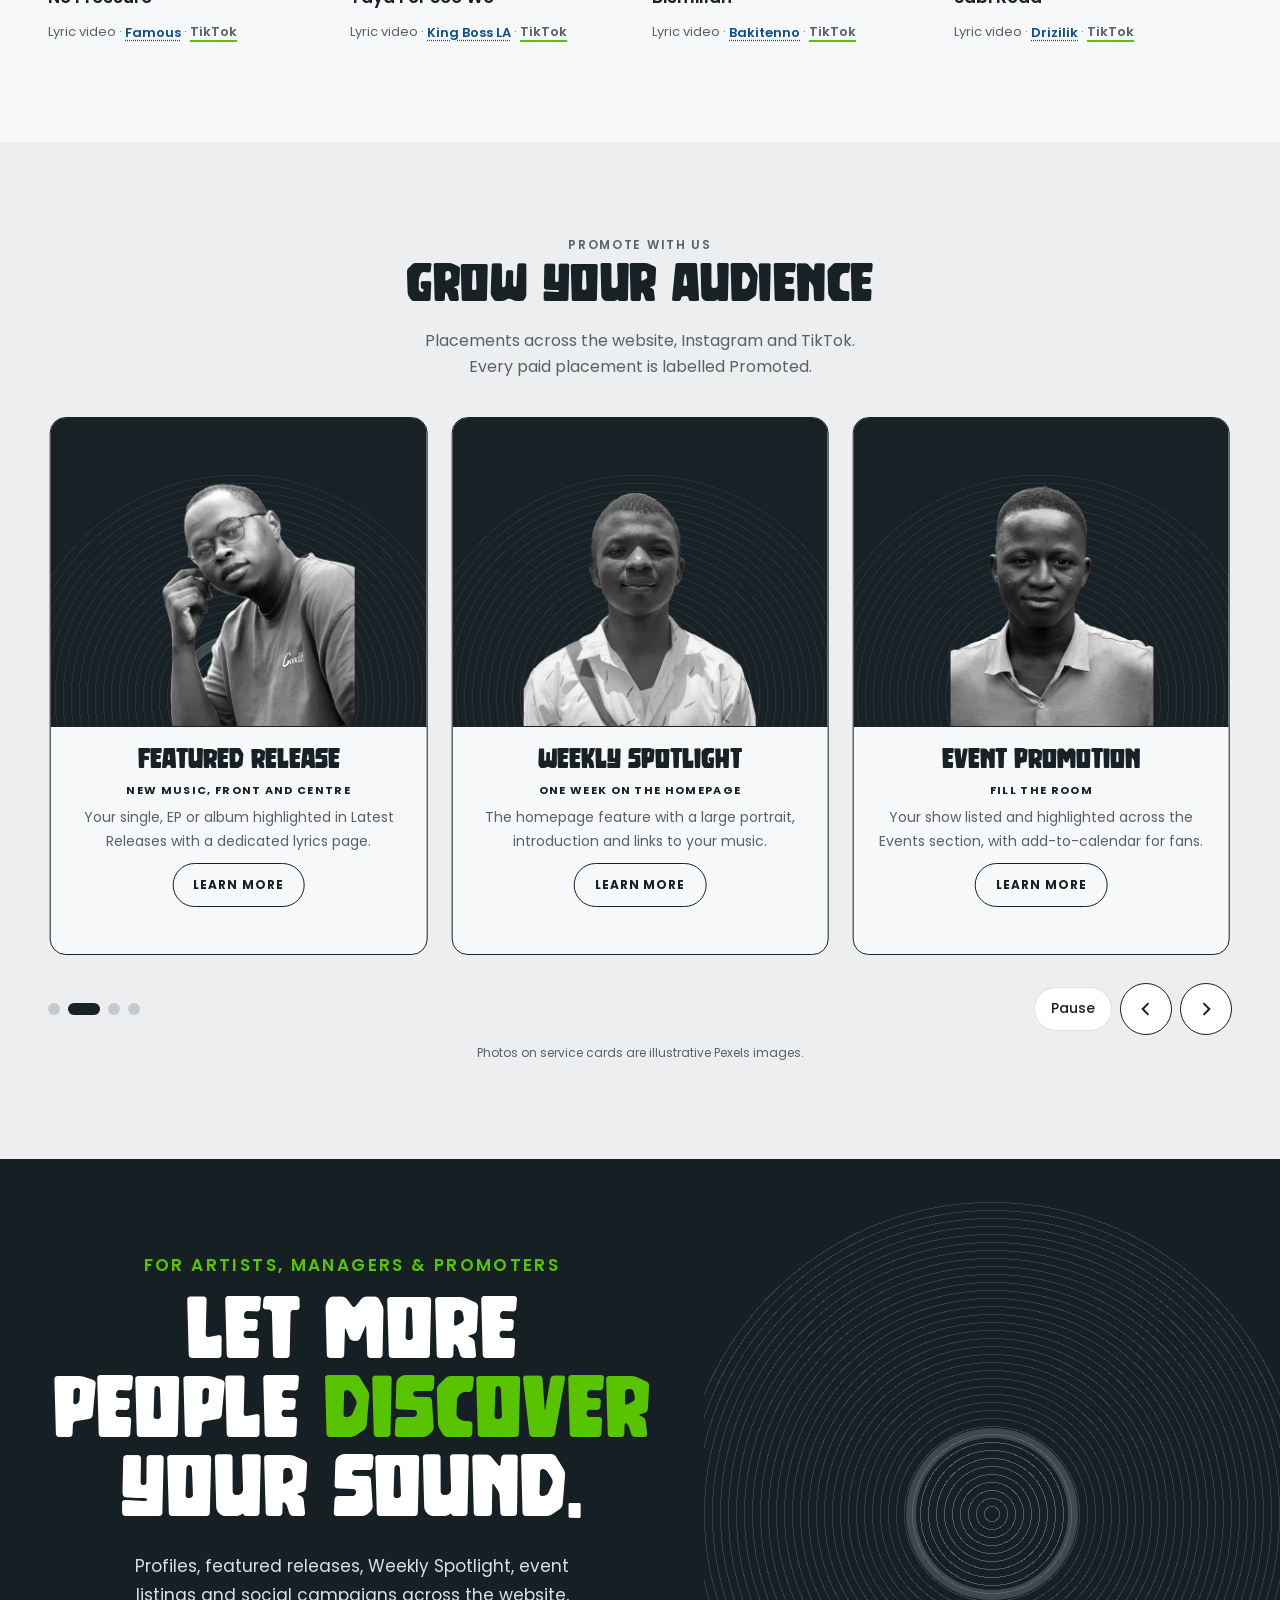
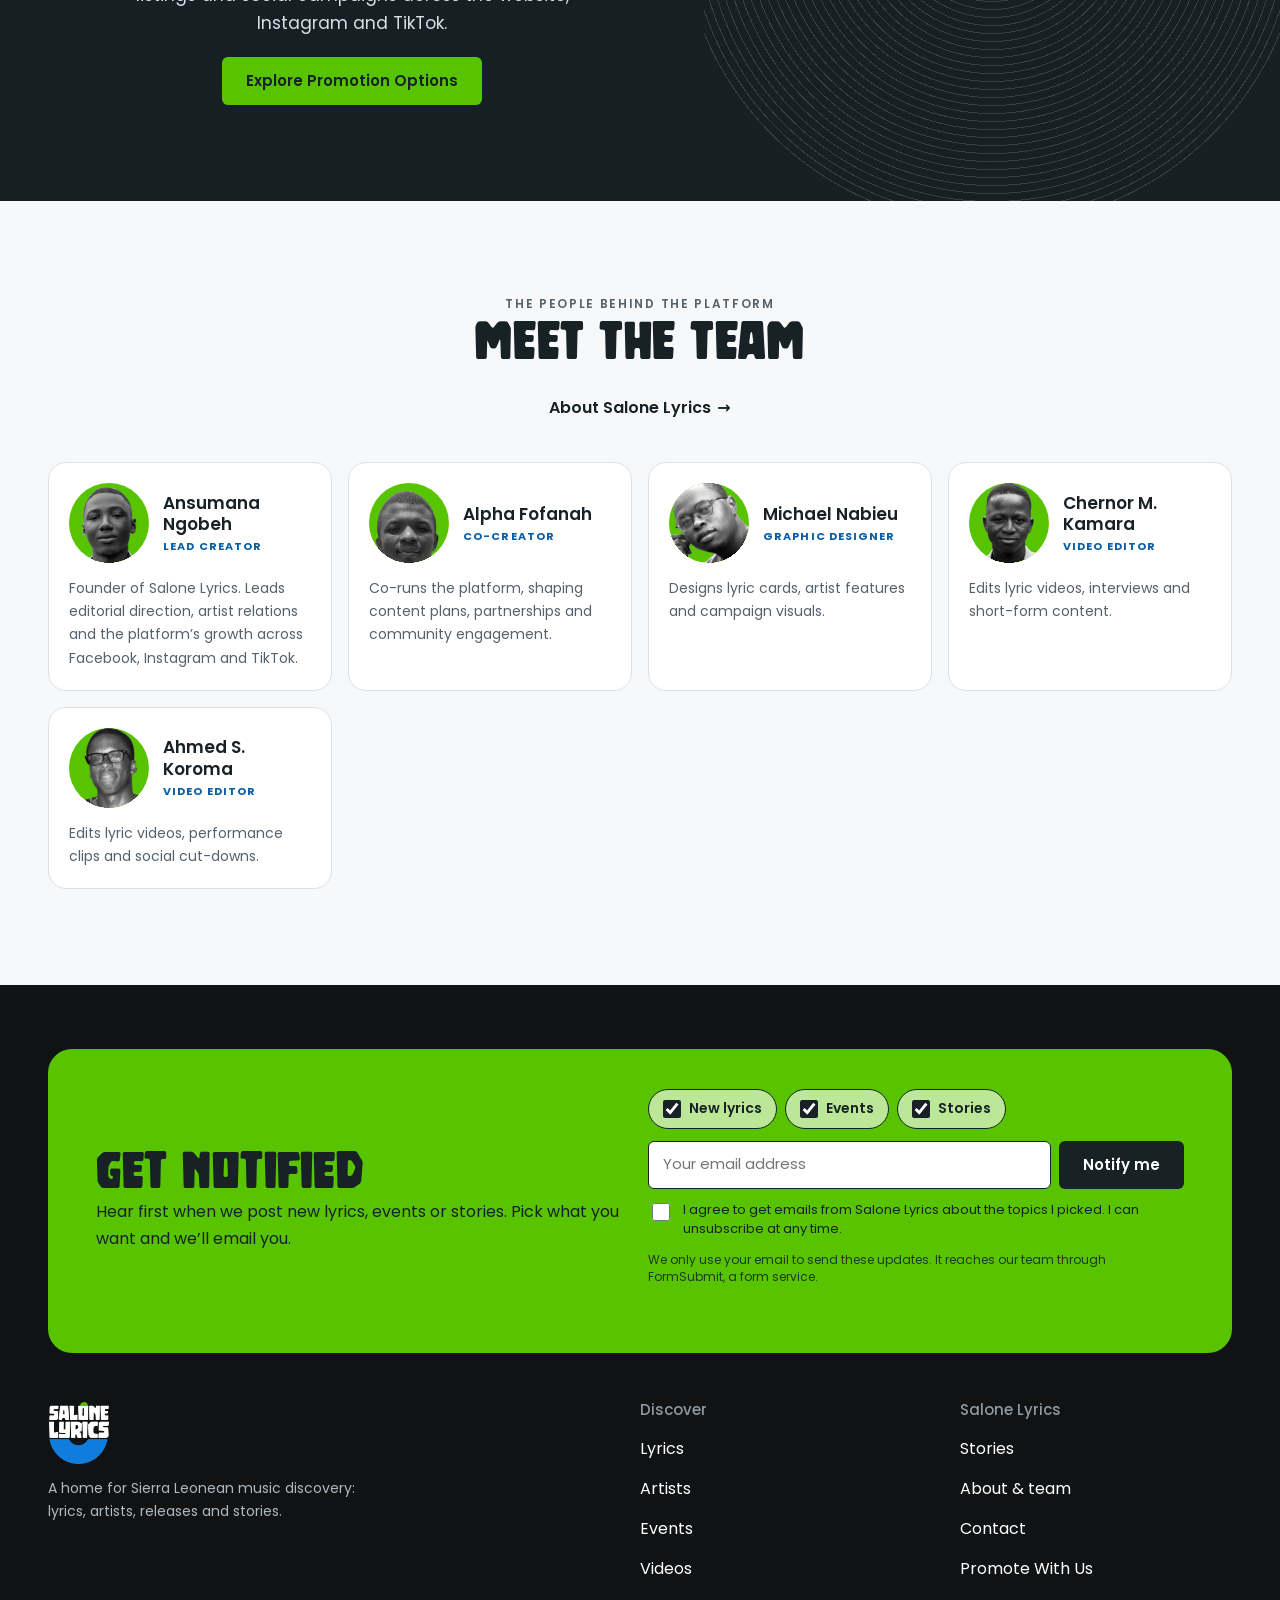
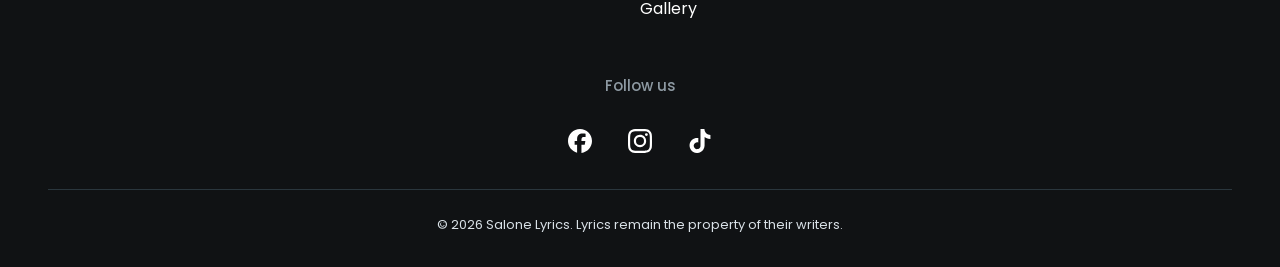
==== commit 1c9bd9f7: "﻿Make D4nny this week's Weekly Spotlight D4nny moves to the front of the spotlight rotation (week of" ====
--- a/index.html
+++ b/index.html
@@ -1445,7 +1445,7 @@
 
 // Weekly Spotlight: one artist per week from "start" (a Monday), in this order, then it repeats. Refresh with new chart data.
 
-spotlight: {"chart":"Apple Music’s Sierra Leone Top Songs and Top Albums charts","checked":"2026-10-22","start":"2026-10-19","queue":[{"artist":"bakitenno","why":"KOTCS is the No. 1 album on Apple Music in Sierra Leone, with nine of its songs in the Top 50 songs chart."},{"artist":"drizilik","why":"“GO” is the No. 1 song on Apple Music in Sierra Leone, and Audacity is the No. 2 album."},{"artist":"incredible-jj","why":"The Maths is still in Apple Music’s Sierra Leone Top 20 albums, five months after its release."},{"artist":"d4nny","why":"Featured on Drizilik’s title track “Audacity”, No. 8 on Apple Music’s Sierra Leone songs chart, with the album M.O.U.S back in the Top 50 albums."},{"artist":"isat","why":"Featured on Drizilik’s “No Games”, No. 11 on Apple Music’s Sierra Leone songs chart, and on Bakitenno’s “Tonight”."},{"artist":"laj","why":"Featured on Bakitenno’s “Wantem”, No. 16 on Apple Music’s Sierra Leone songs chart."},{"artist":"kao-denero","why":"Featured on Bakitenno’s “Husai Yu Komot?”, in Apple Music’s Sierra Leone Top 50 songs."}]},
+spotlight: {"chart":"Apple Music’s Sierra Leone Top Songs and Top Albums charts","checked":"2026-10-22","start":"2026-10-19","queue":[{"artist":"d4nny","why":"Featured on Drizilik’s title track “Audacity”, No. 8 on Apple Music’s Sierra Leone songs chart, with the album M.O.U.S back in the Top 50 albums."},{"artist":"bakitenno","why":"KOTCS is the No. 1 album on Apple Music in Sierra Leone, with nine of its songs in the Top 50 songs chart."},{"artist":"drizilik","why":"“GO” is the No. 1 song on Apple Music in Sierra Leone, and Audacity is the No. 2 album."},{"artist":"incredible-jj","why":"The Maths is still in Apple Music’s Sierra Leone Top 20 albums, five months after its release."},{"artist":"isat","why":"Featured on Drizilik’s “No Games”, No. 11 on Apple Music’s Sierra Leone songs chart, and on Bakitenno’s “Tonight”."},{"artist":"laj","why":"Featured on Bakitenno’s “Wantem”, No. 16 on Apple Music’s Sierra Leone songs chart."},{"artist":"kao-denero","why":"Featured on Bakitenno’s “Husai Yu Komot?”, in Apple Music’s Sierra Leone Top 50 songs."}]},
 
 picks: ["crush","feel-alright","bismillah","ashobi","peace","farr-away","break","fun"],
 
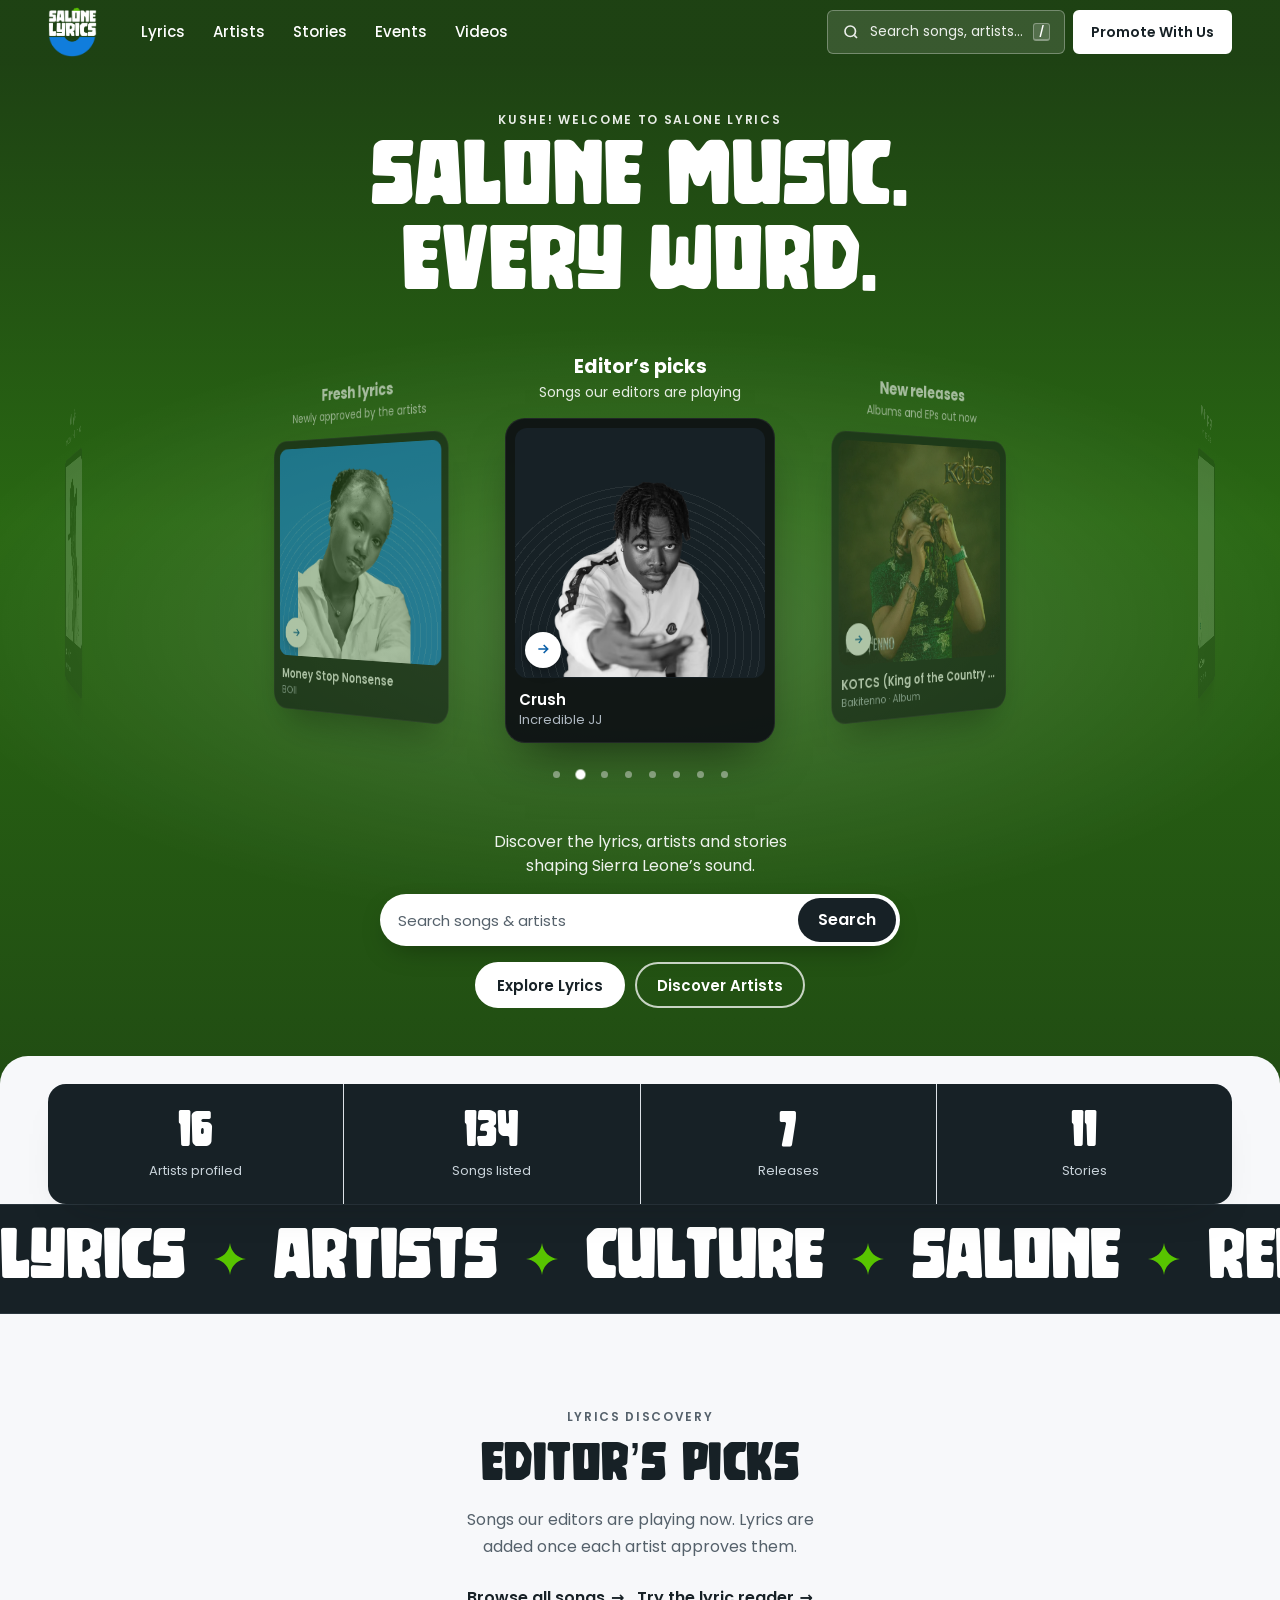
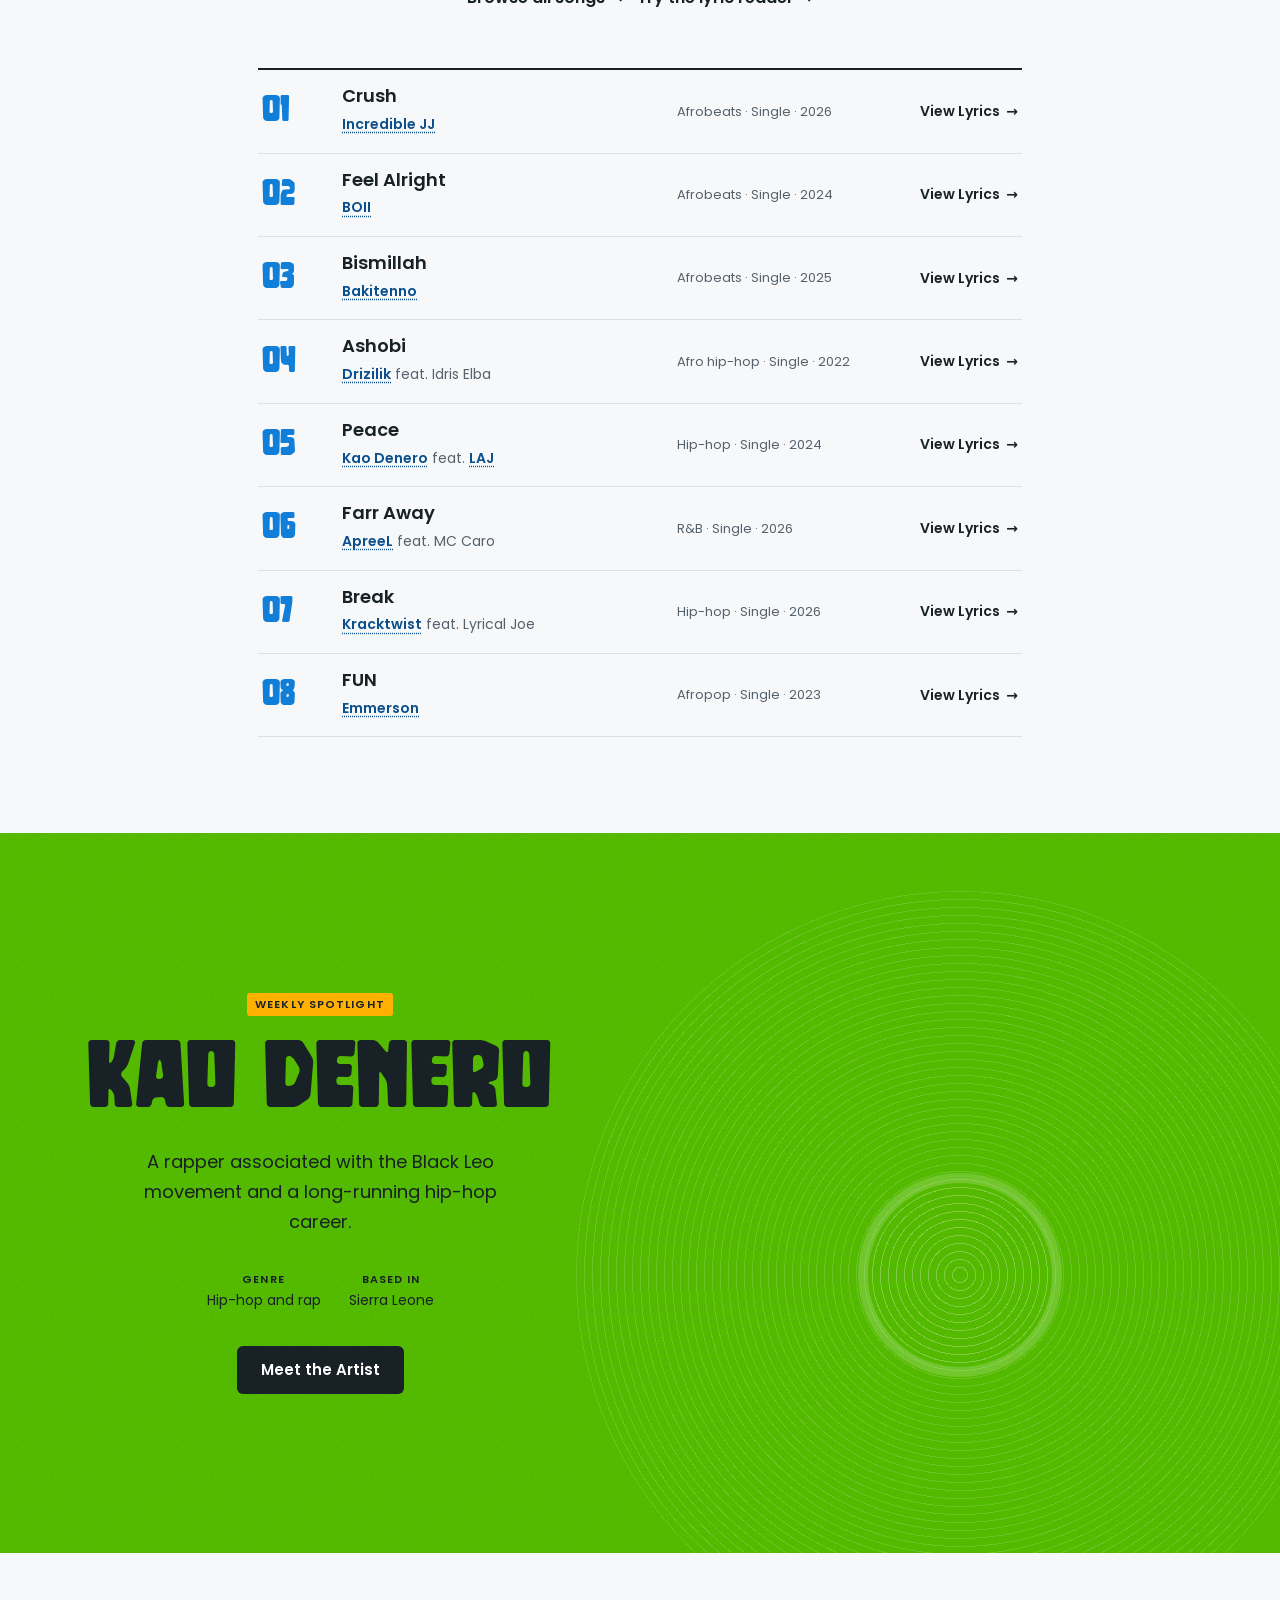
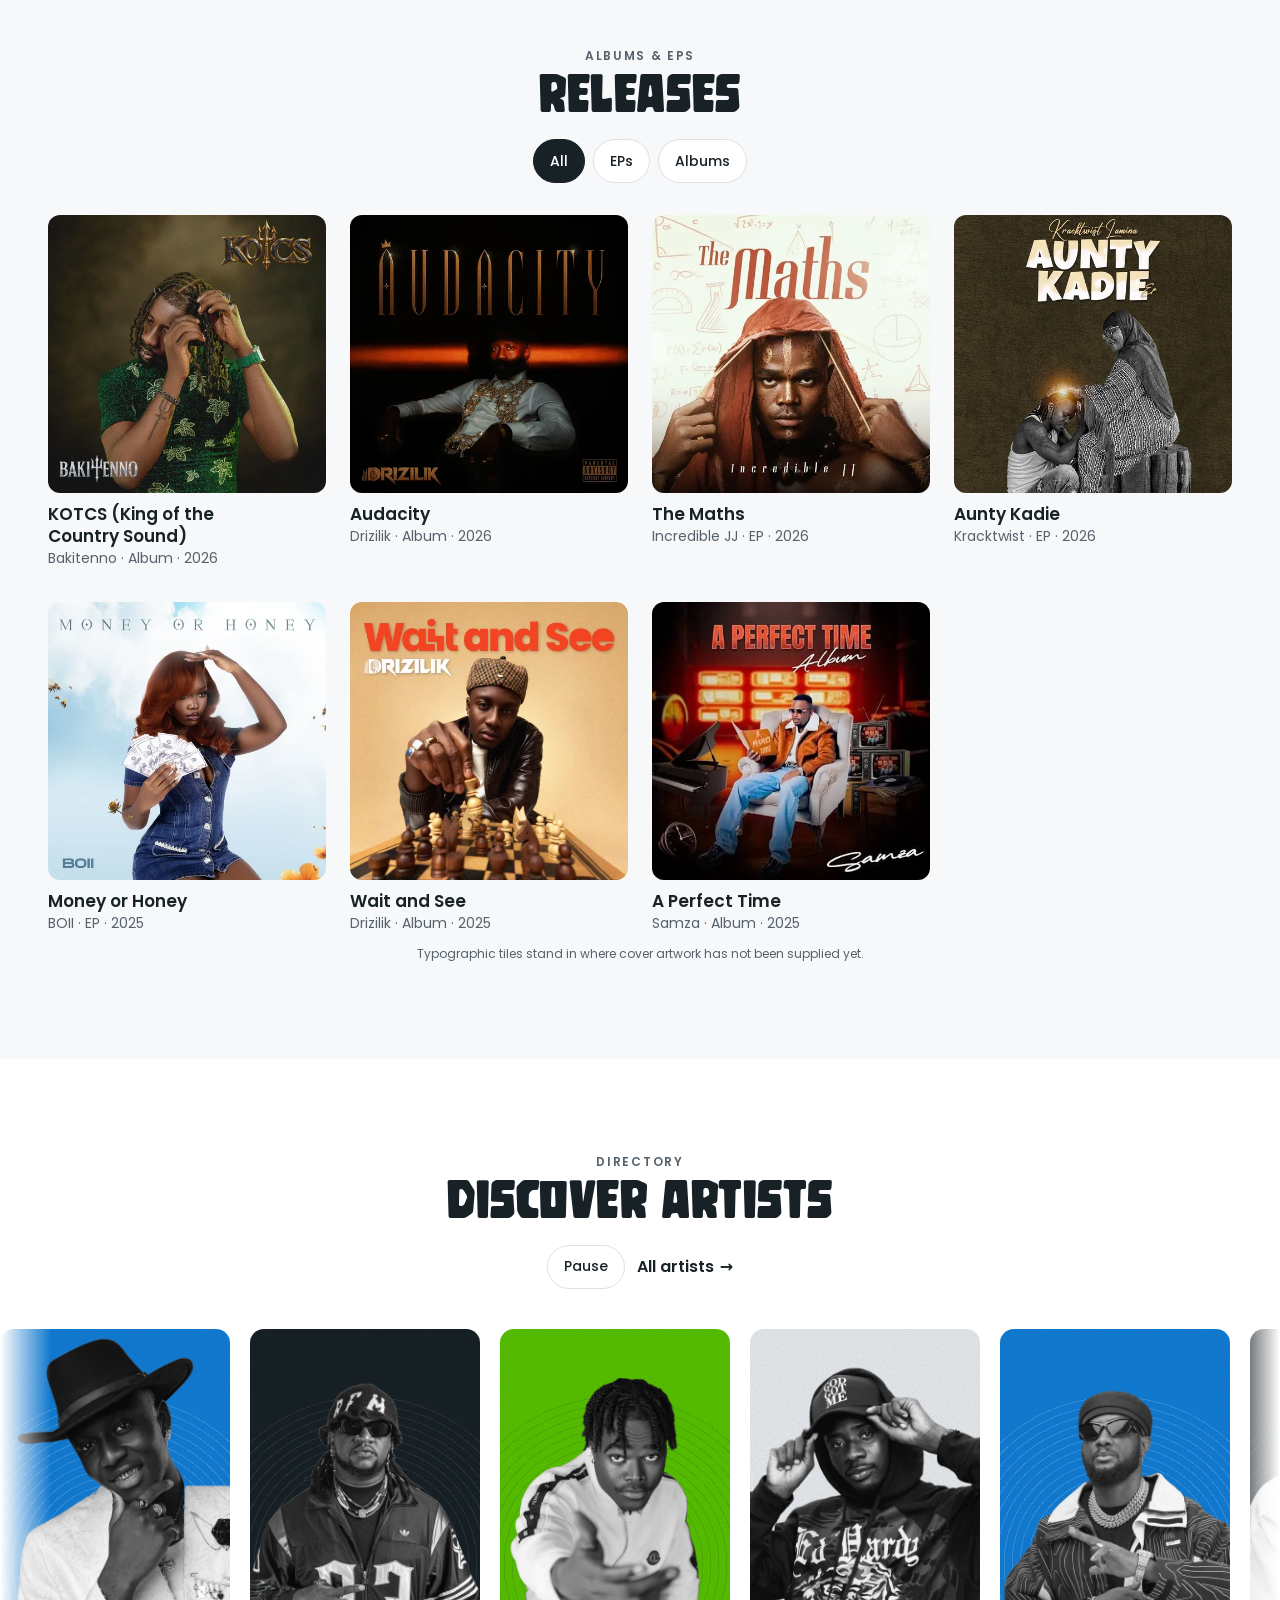
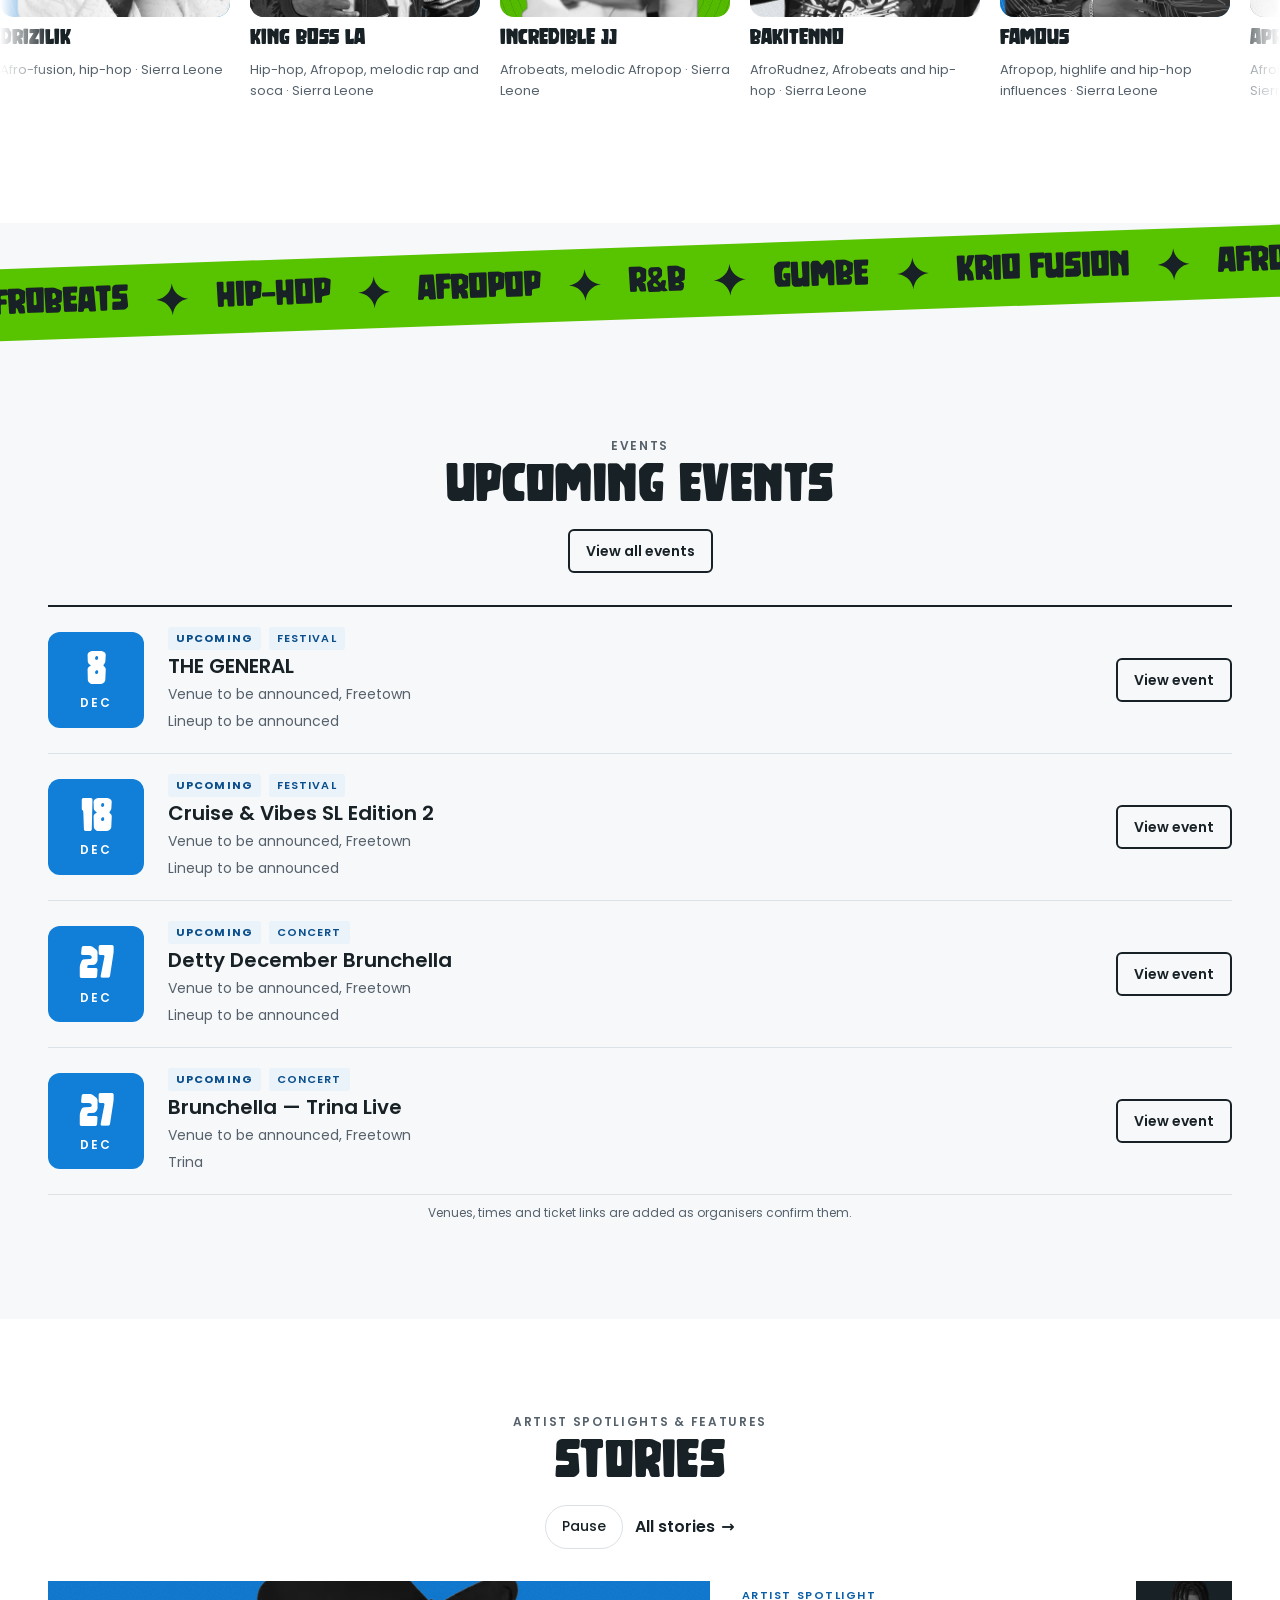
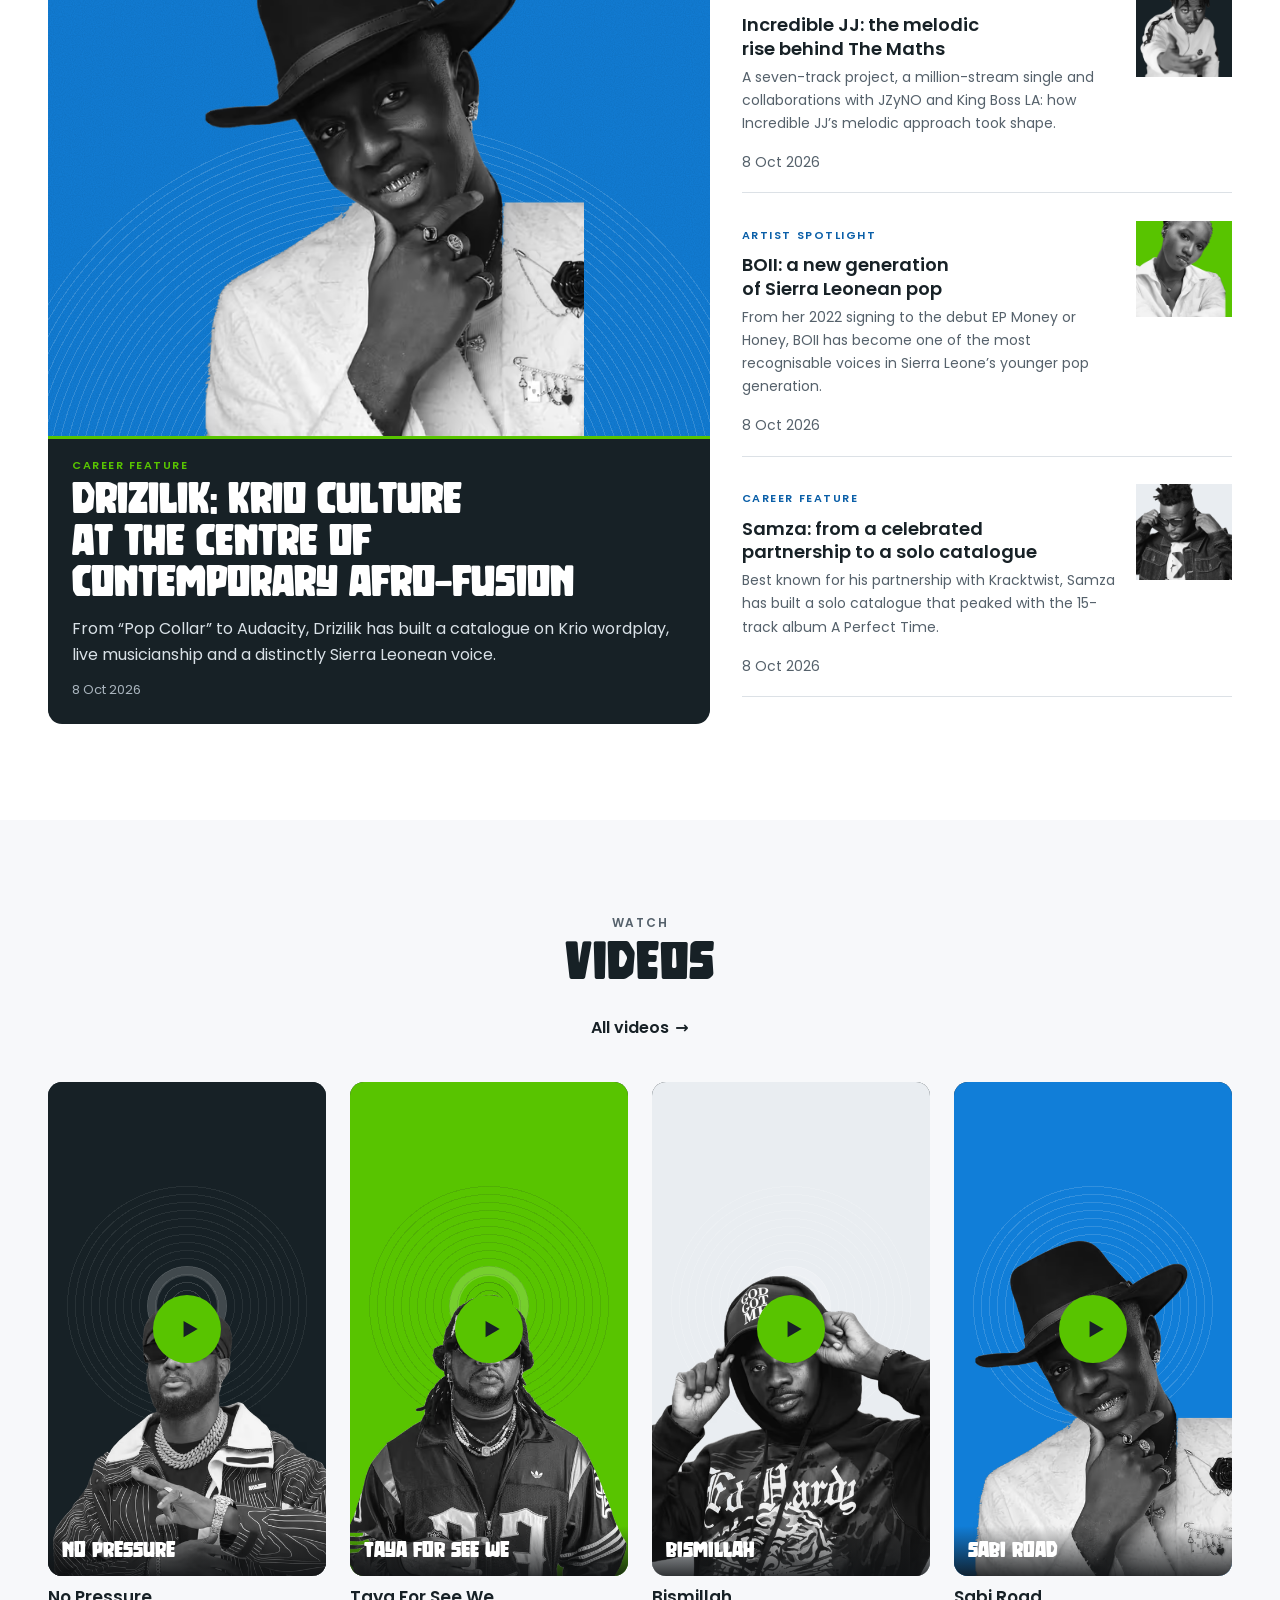
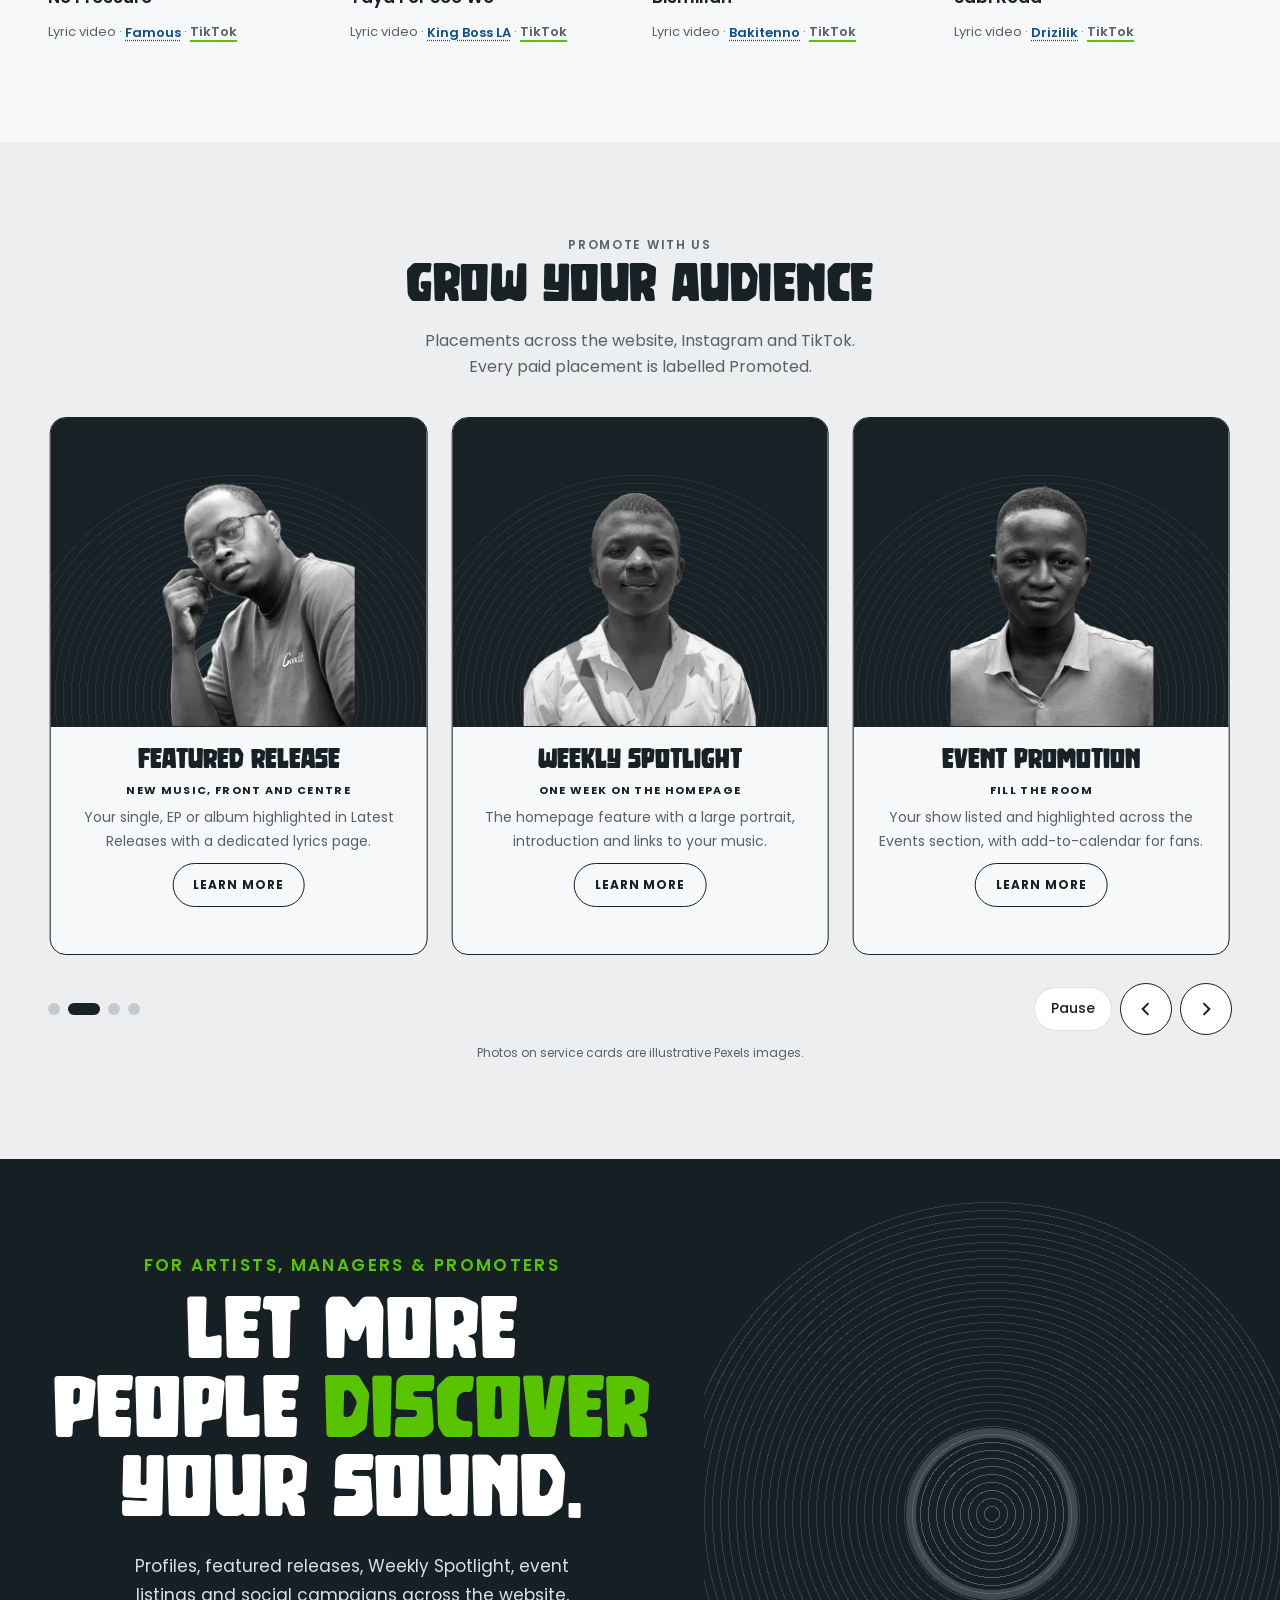
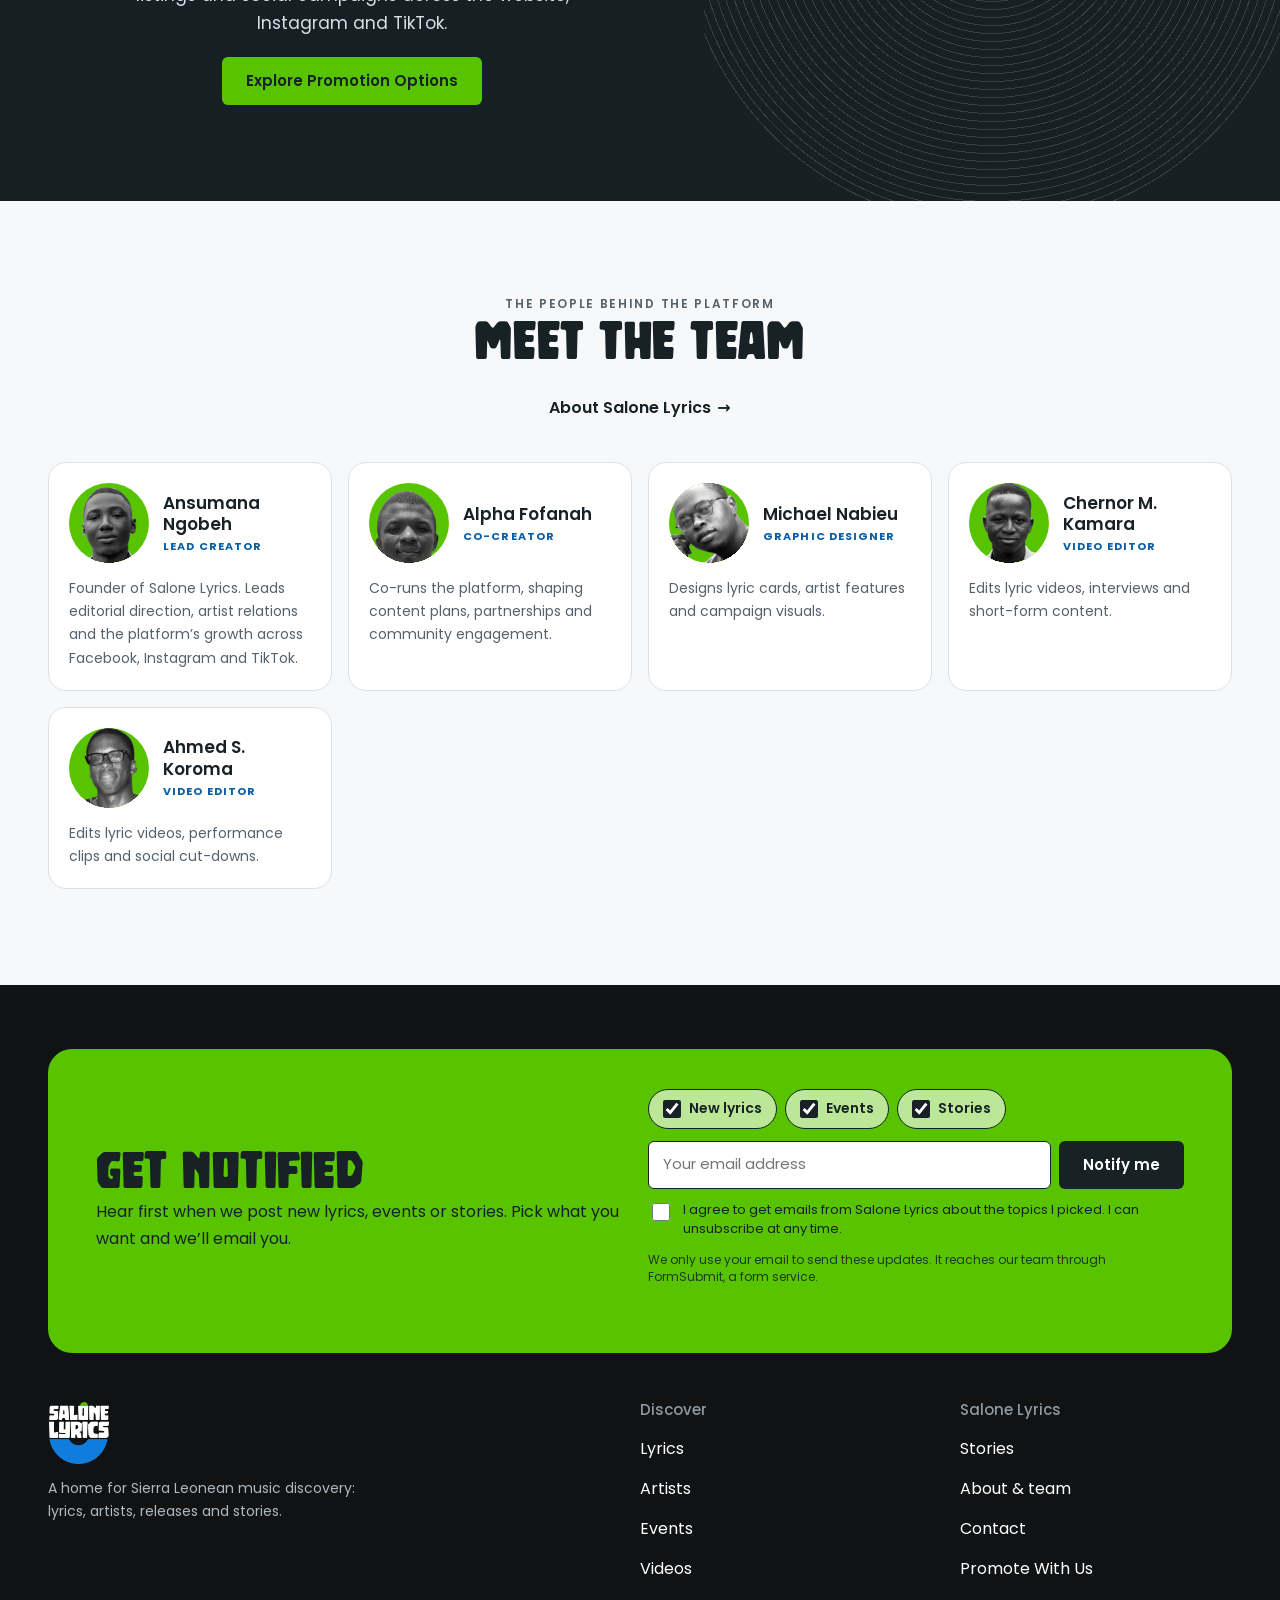
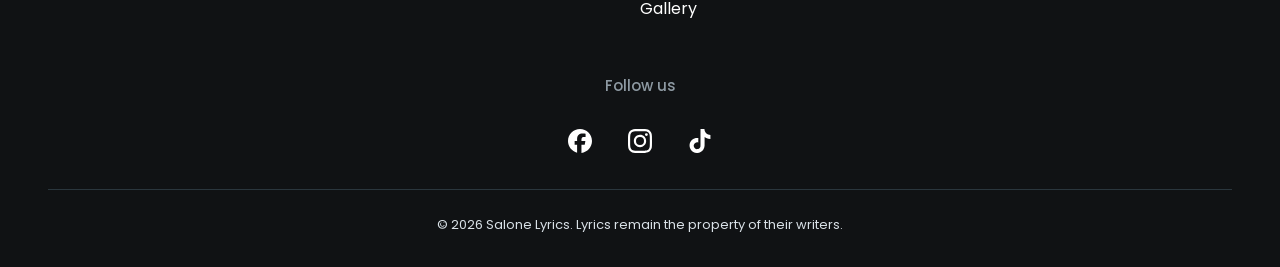
==== commit 2e71b79a: "﻿Return the Weekly Spotlight to its previous style Removes the "Week of" label, "Why now" box and ch" ====
--- a/index.html
+++ b/index.html
@@ -1789,10 +1789,9 @@
   <section class="spotlight grain" aria-labelledby="spot-h">
     <div class="spot-art"><span class="grooves spin" aria-hidden="true"></span><div class="floaty">${portrait(spot,{cls:"cut cut-shadow",sizes:"(min-width:900px) 45vw, 90vw"})}</div></div>
     <div class="spot-copy">
-      <div class="spot-label"><span class="tag tag-amber">Weekly Spotlight</span>${SP.week?`<span class="spot-week">Week of ${SP.week.getDate()} ${MONTHS_L[SP.week.getMonth()]}</span>`:""}</div>
+      <div class="spot-label"><span class="tag tag-amber">Weekly Spotlight</span></div>
       <h2 id="spot-h" class="display spot-name reveal">${esc(spot.name)}</h2>
       <p class="lede">${esc(spot.intro)}</p>
-      ${SP.why?`<p class="spot-why"><strong>Why now:</strong> ${esc(SP.why)}</p><p class="spot-src">Source: ${esc(D.spotlight.chart)}, checked ${fmt(D.spotlight.checked)}.</p>`:""}
       <dl class="spot-facts"><div><dt>Genre</dt><dd>${esc(spot.genre)}</dd></div><div><dt>Based in</dt><dd>${esc(spot.town)}</dd></div>${spot.label?`<div><dt>Label</dt><dd>${esc(spot.label)}</dd></div>`:""}</dl>
       <div class="row-wrap"><a class="btn btn-primary" href="#artist.${spot.slug}">Meet the Artist</a></div>
       
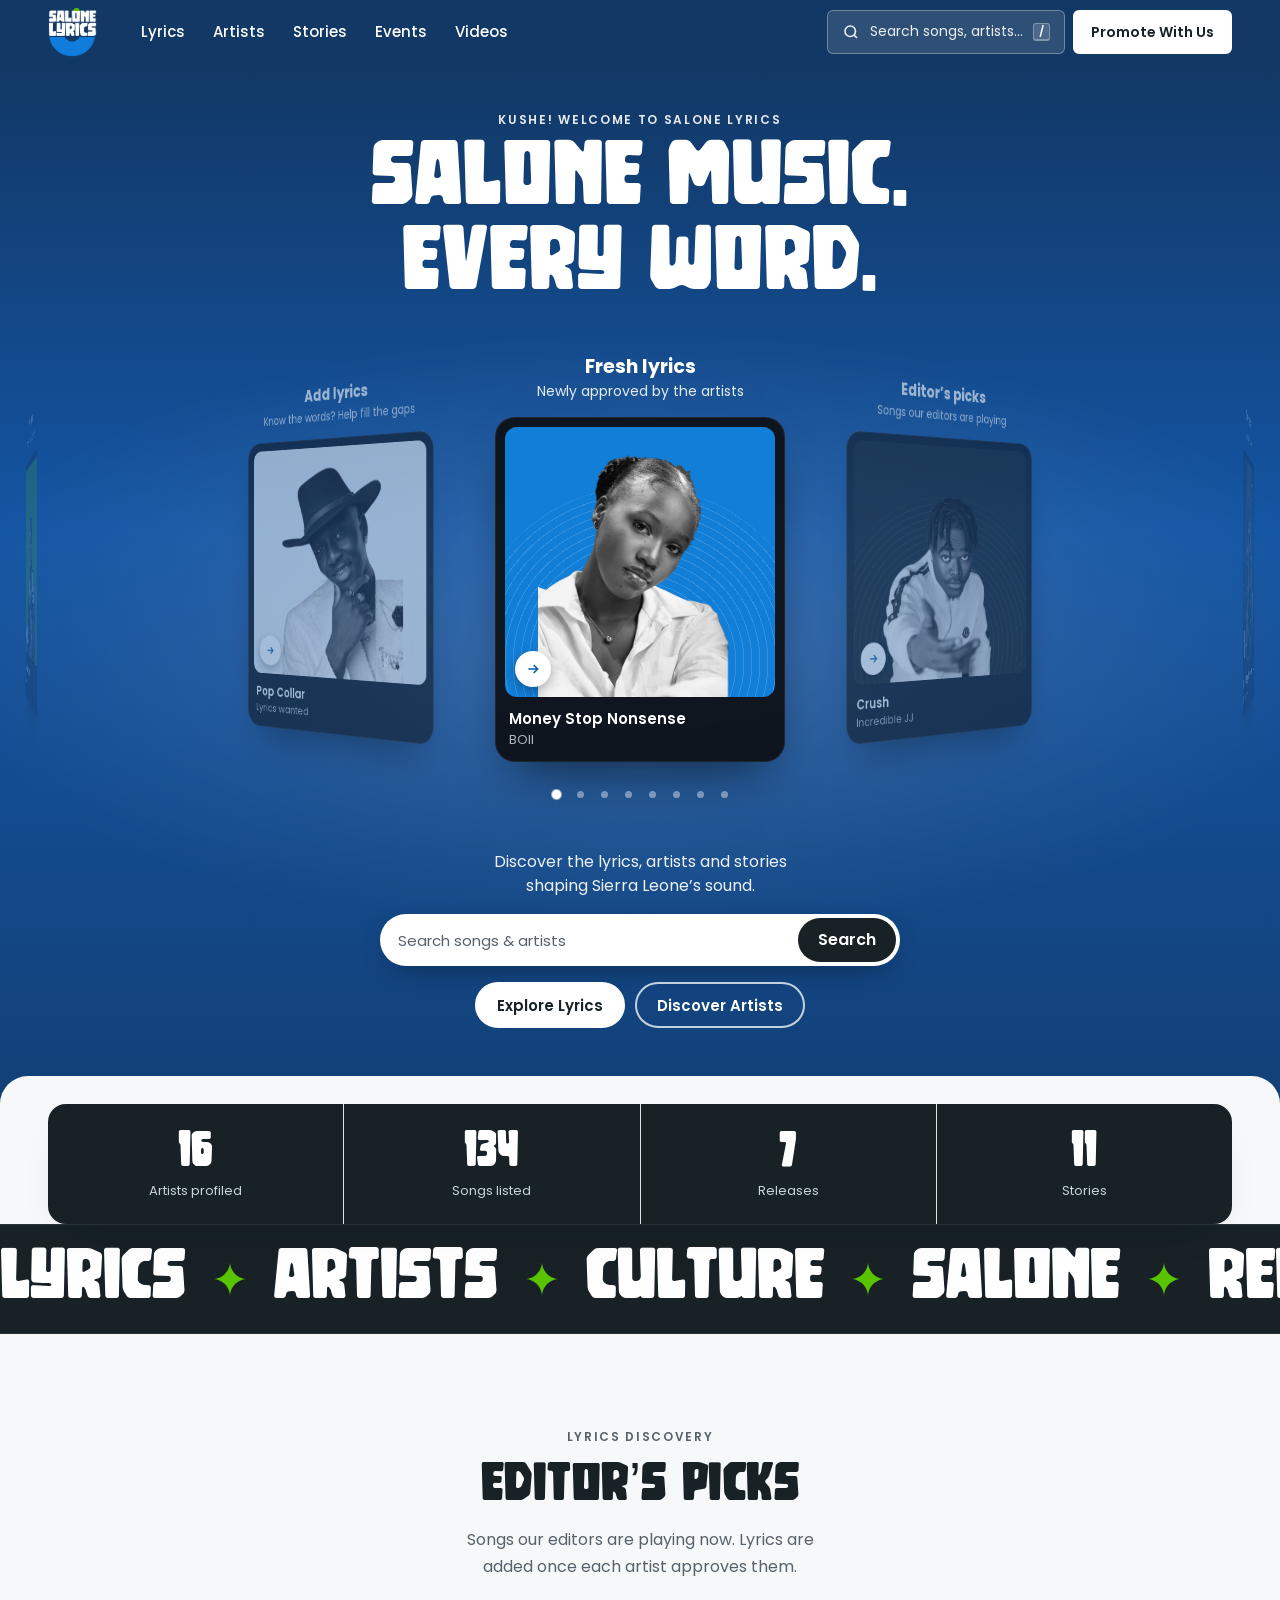
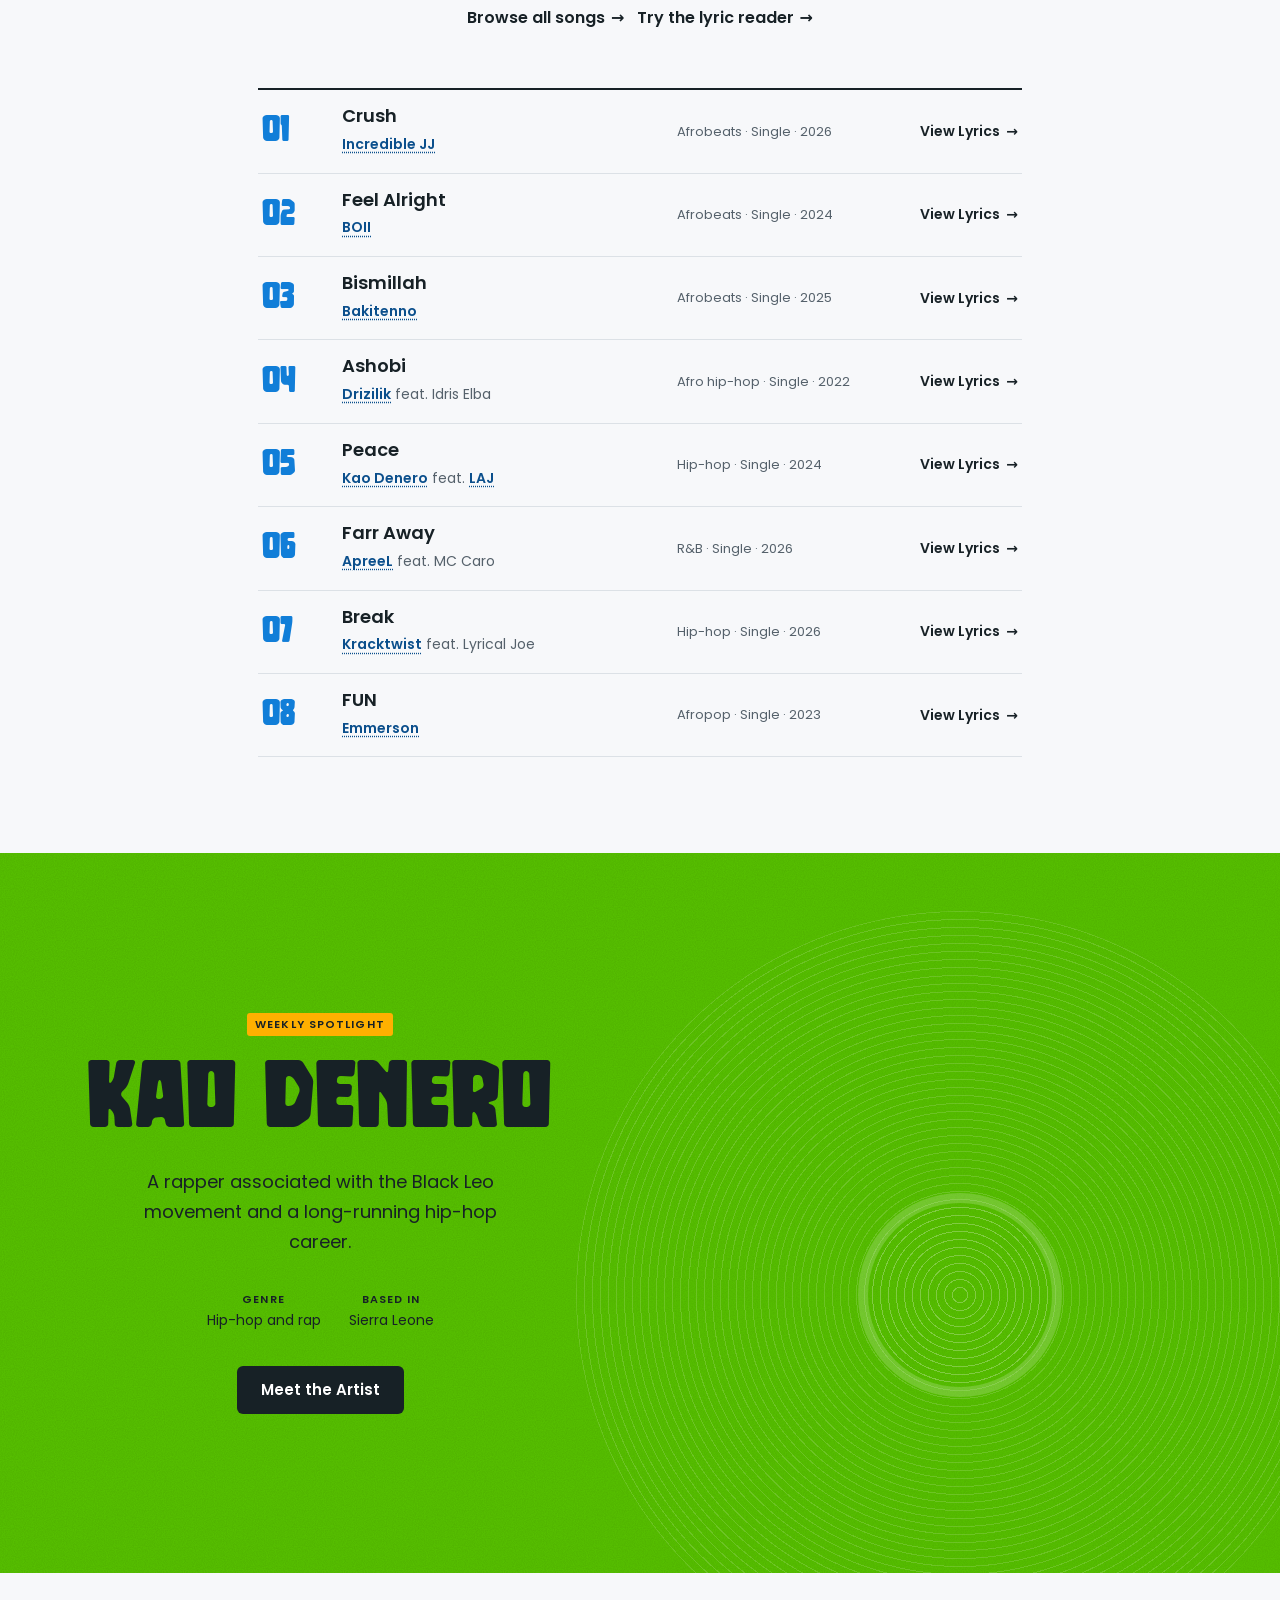
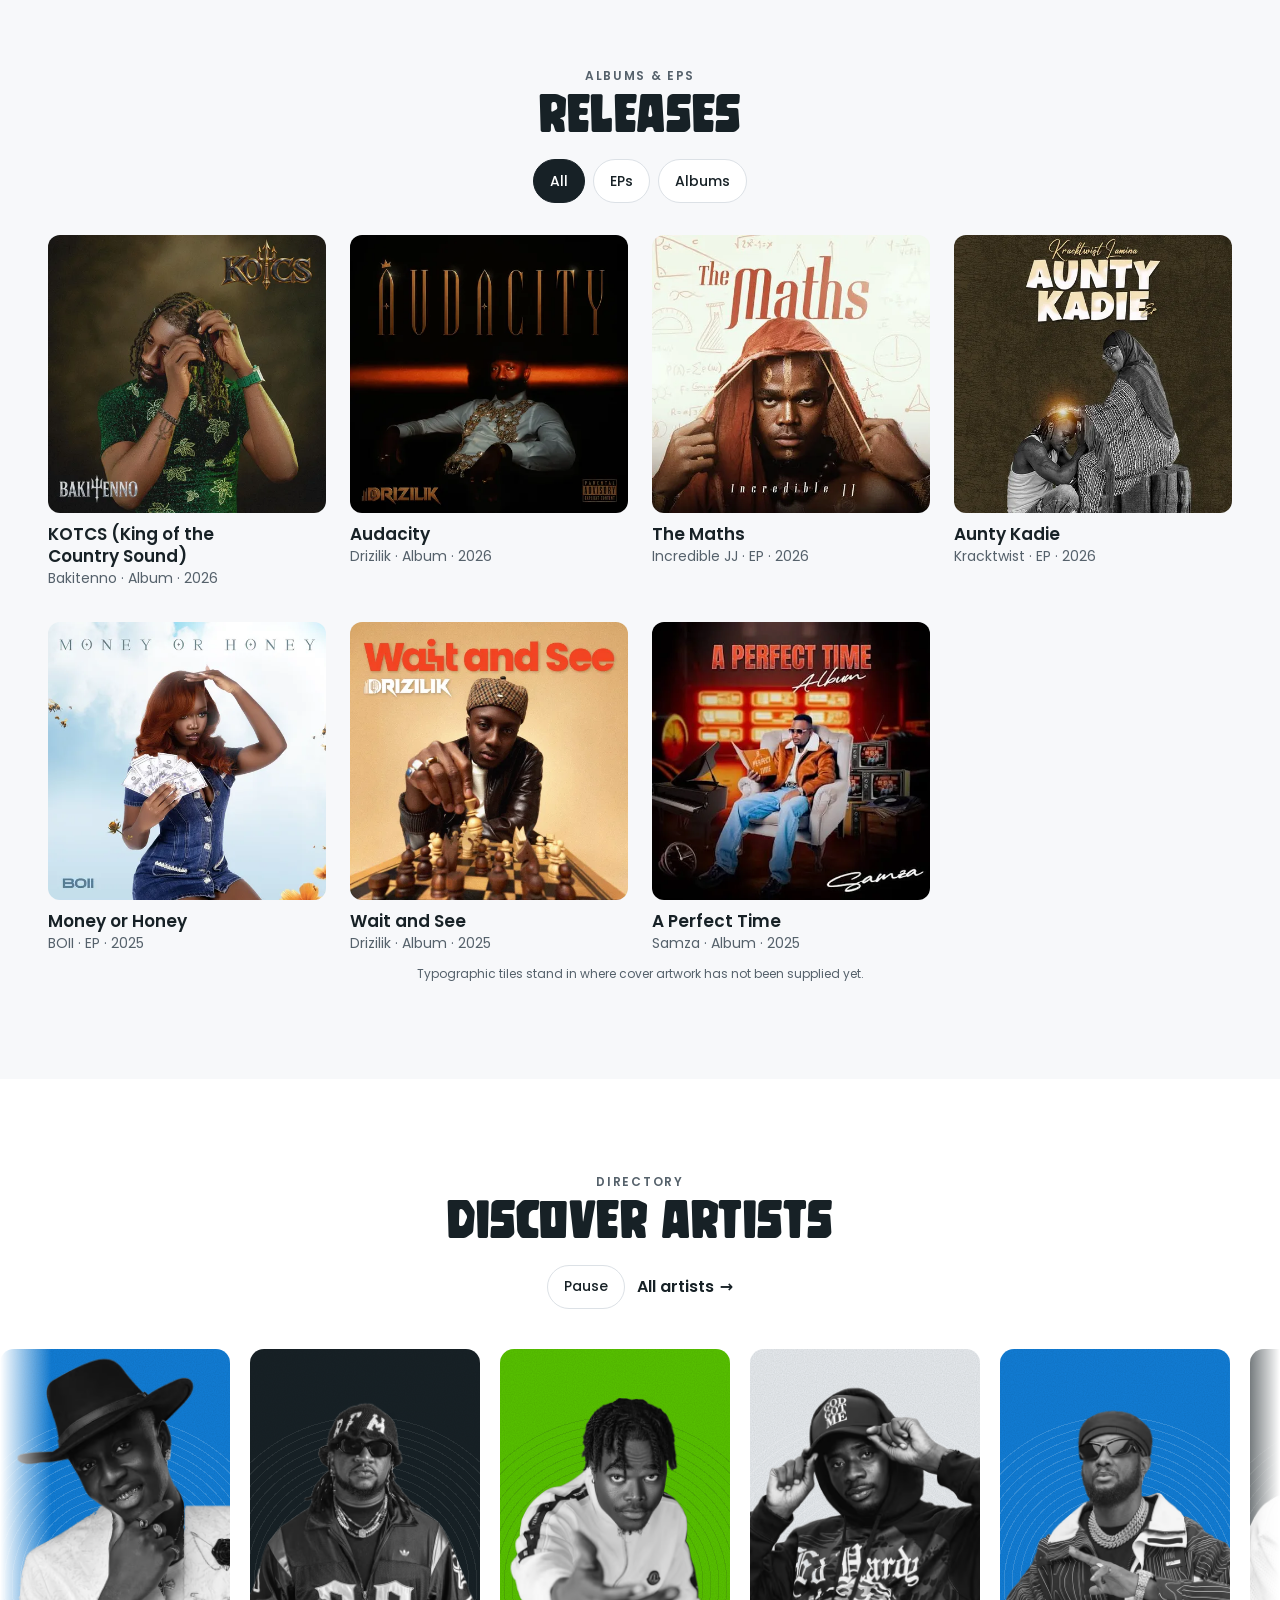
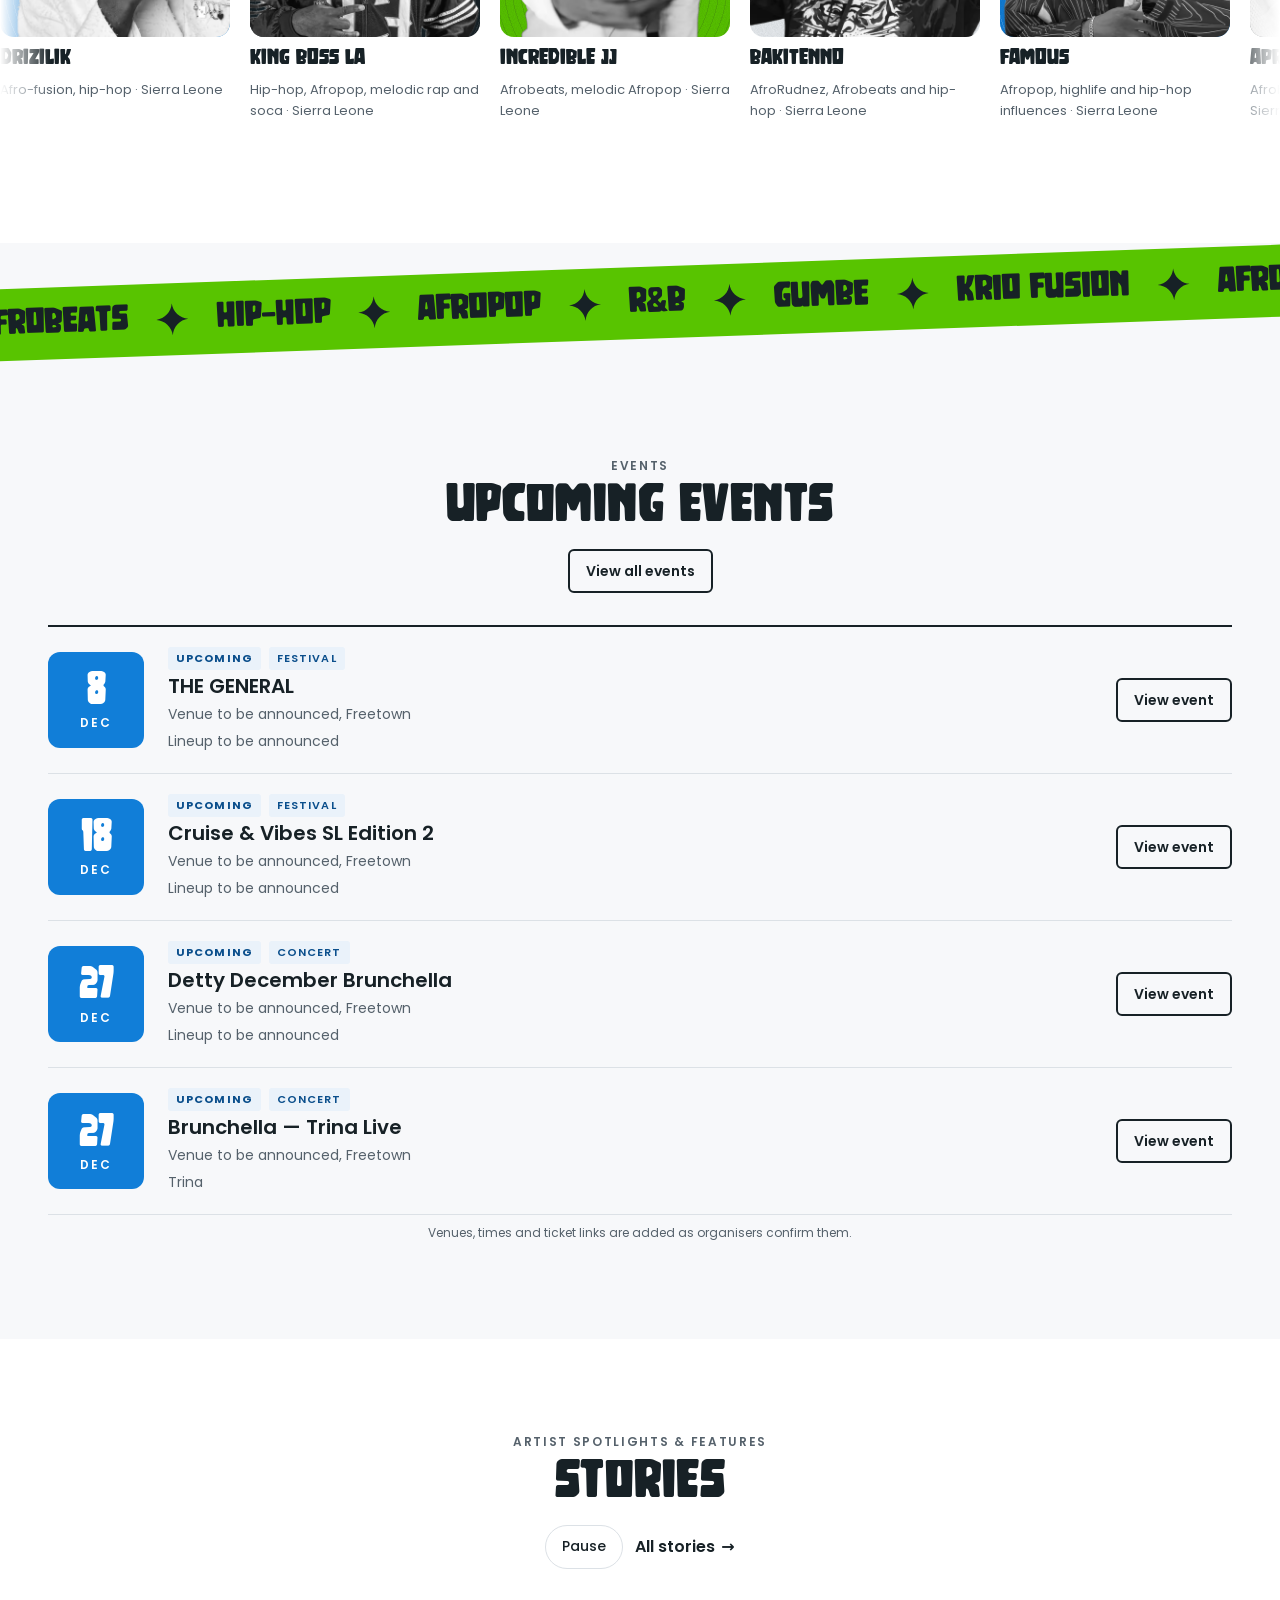
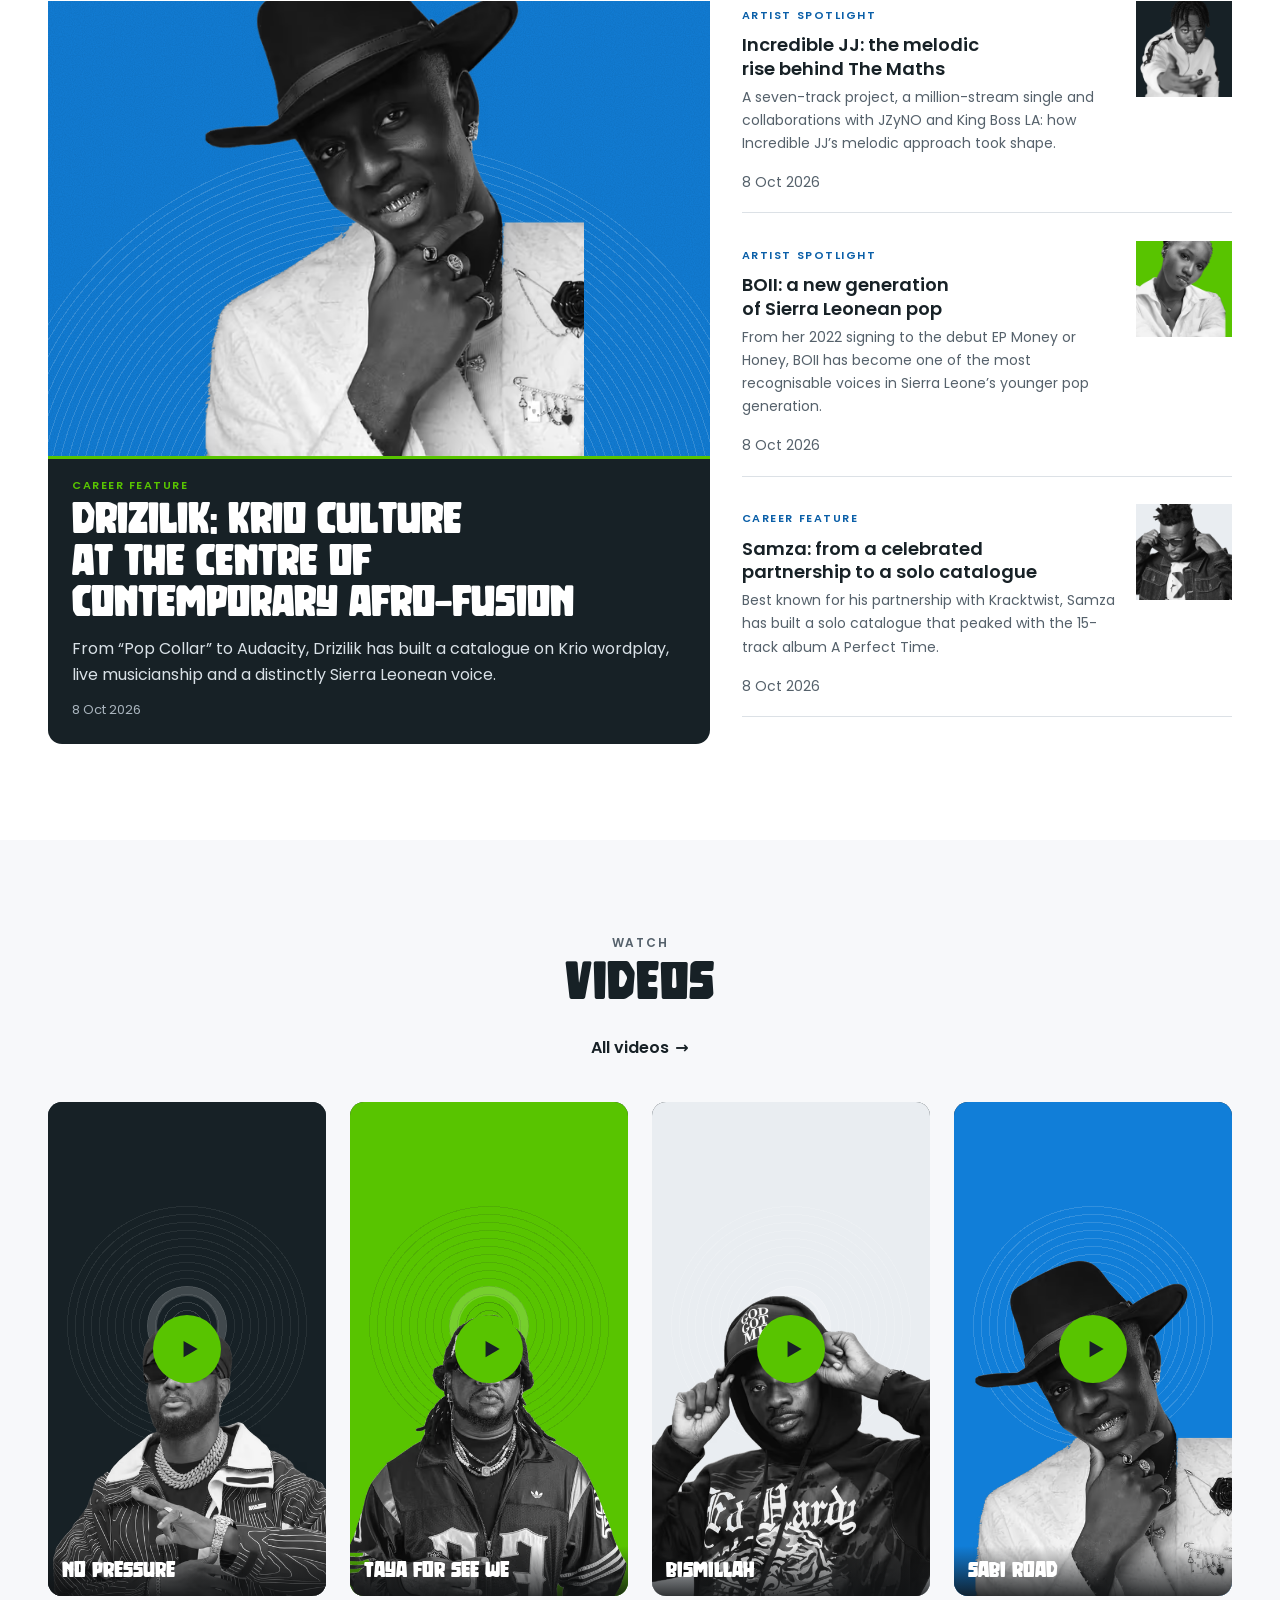
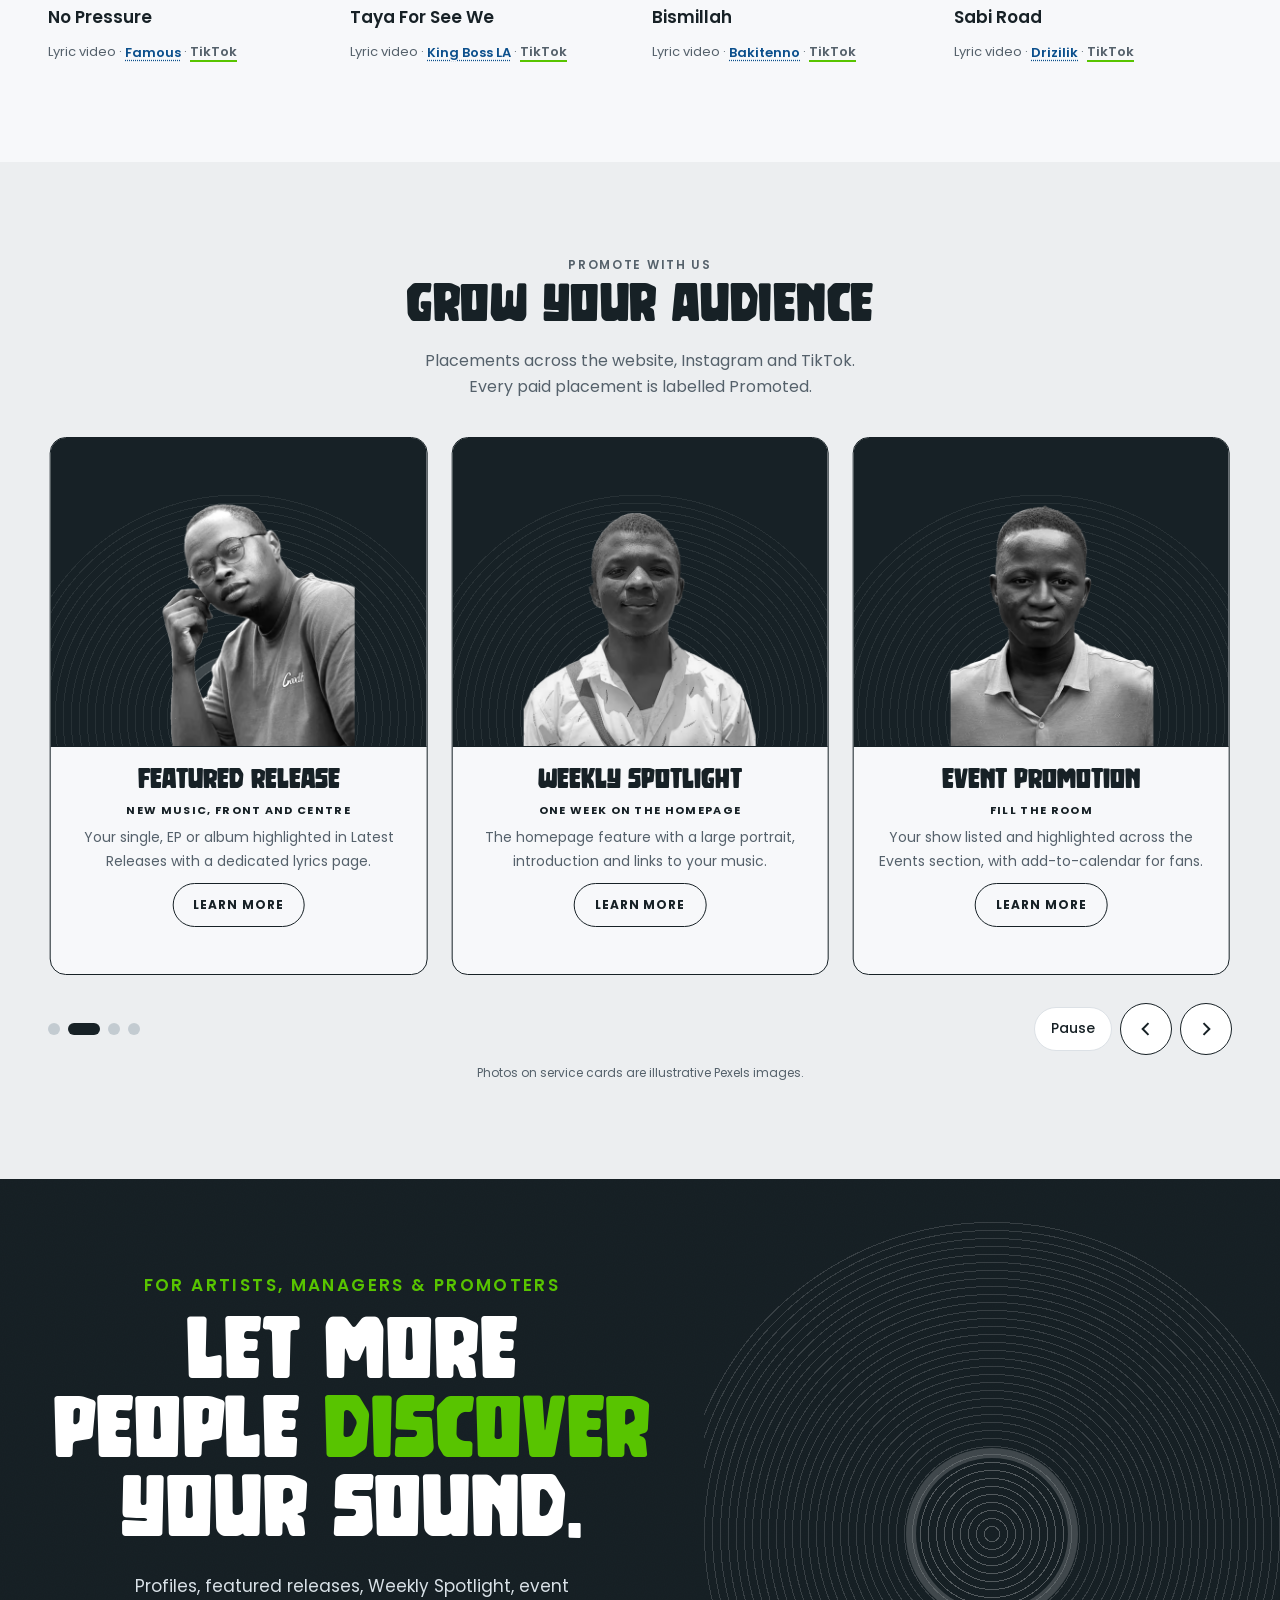
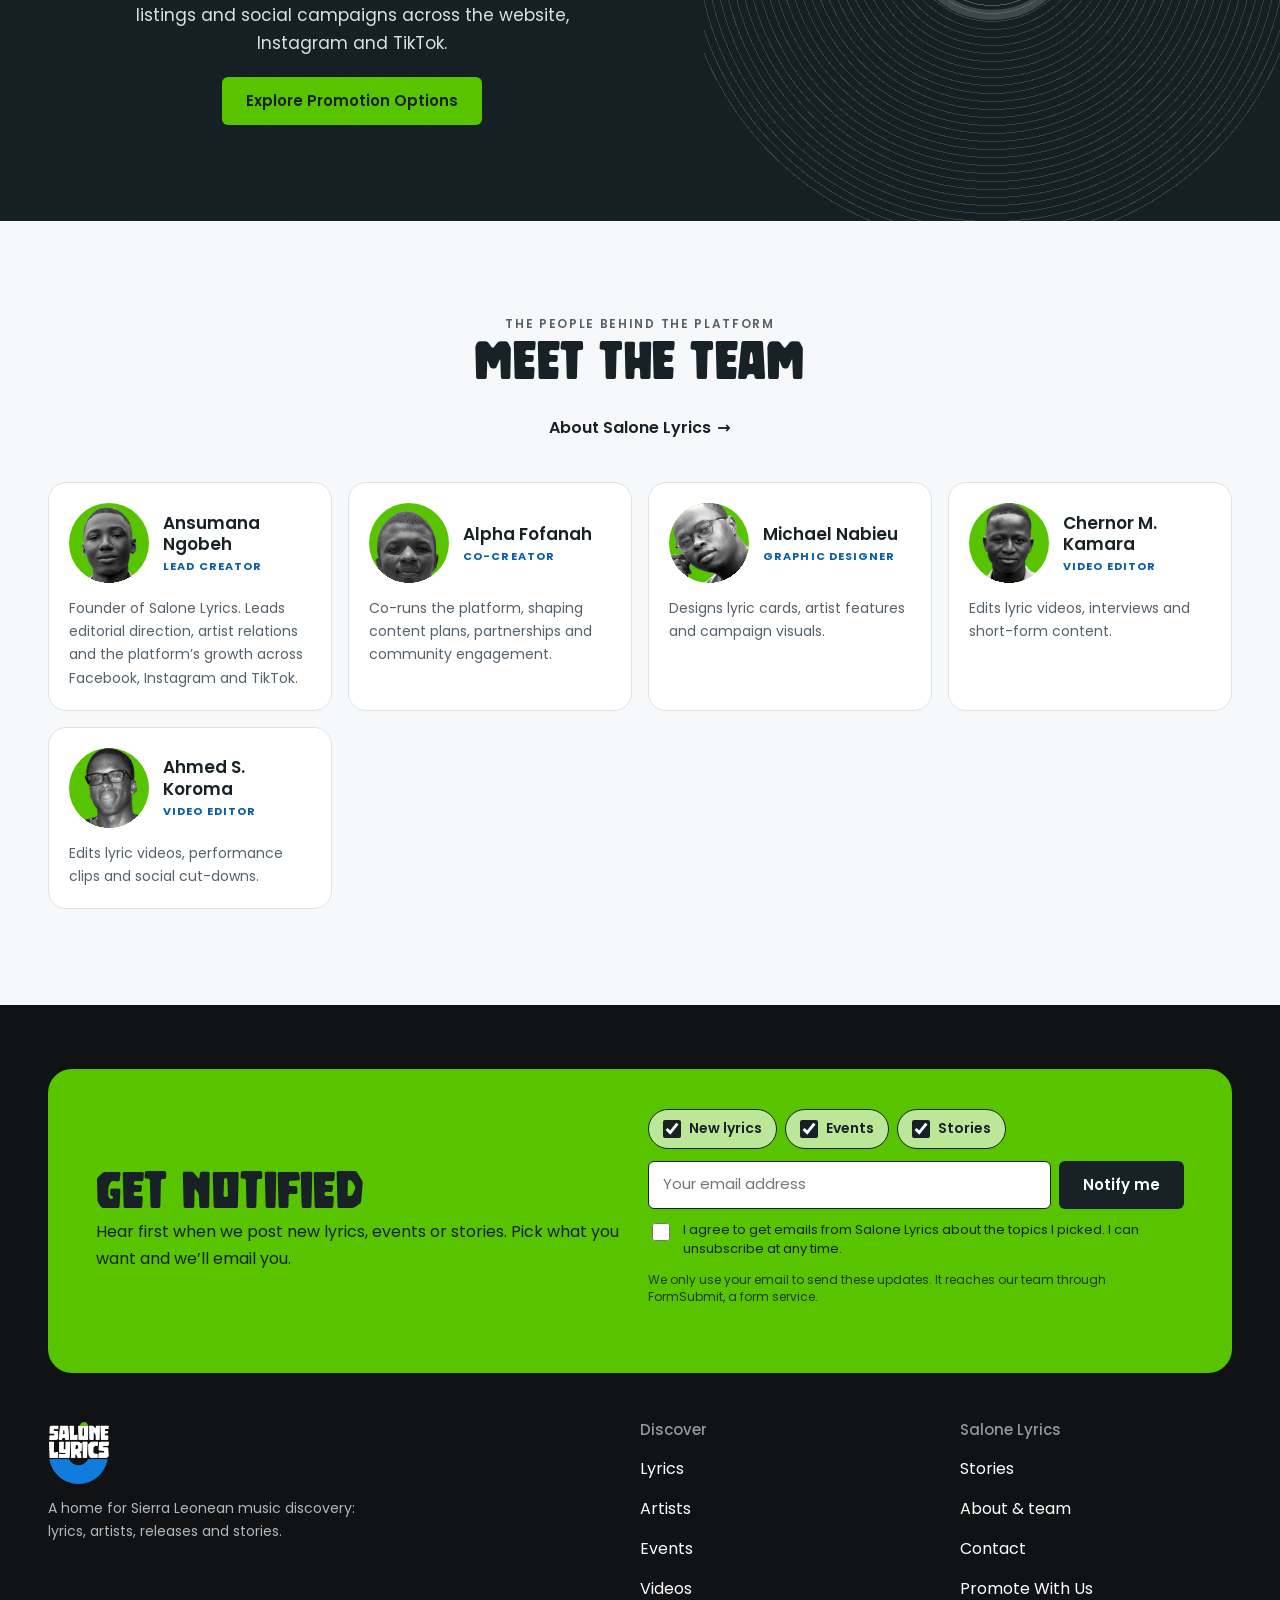
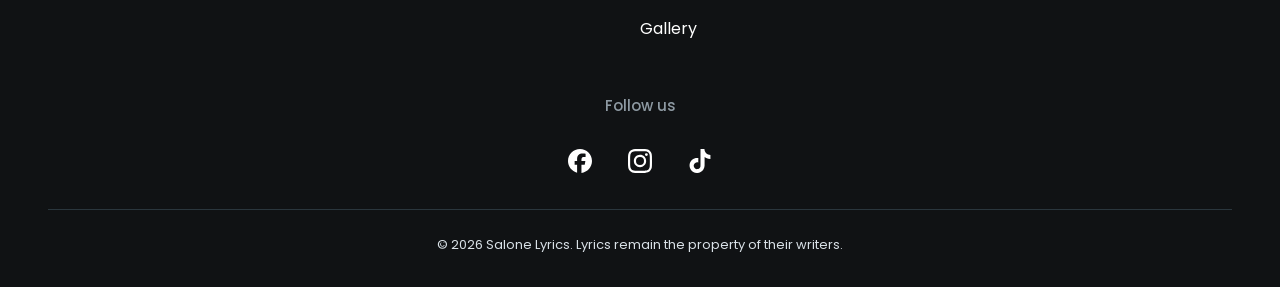
==== commit f683ff89: "﻿Add Drizilik Live, The Invasion and reggae festival programme; bigger hero cards - New events from " ====
--- a/index.html
+++ b/index.html
@@ -989,7 +989,7 @@
 .sz-title{margin:0;font:400 clamp(44px,11vw,92px)/.92 var(--f-display);letter-spacing:.01em;text-transform:uppercase;color:#fff;text-wrap:balance}
 .sz-title .ln{display:block}
 .sz .hero-title .ch,.sz .hero-title .accent .ch{animation:ch-rise .6s var(--ease) both;animation-delay:calc(var(--k) * 25ms + 80ms)}
-.sz-flow{--cw:clamp(196px,54vw,280px);--step:calc(var(--cw) * .92);margin-top:36px}
+.sz-flow{--cw:clamp(212px,58vw,300px);--step:calc(var(--cw) * .92);margin-top:36px}
 .sz-track{display:grid;justify-content:center;perspective:1000px;touch-action:pan-y}
 .sz-slide{grid-area:1/1;width:var(--cw);cursor:pointer;transform:translateX(calc(var(--d,0) * var(--step))) rotateY(calc(var(--d,0) * 28deg)) scale(calc(1 - var(--ad,0) * .14));opacity:calc(1 - var(--ad,0) * .42)}
 .sz.ready .sz-slide{transition:transform 650ms var(--ease),opacity 650ms var(--ease),visibility 650ms}
@@ -1040,8 +1040,8 @@
 .sz .btn-ghost:hover{background:rgba(255,255,255,.14)}
 .sz-stats{position:relative;z-index:1;margin-top:-28px;padding-top:28px;background:var(--paper);border-radius:28px 28px 0 0}
 .sz-stats .stats{margin-top:0}
-@media (min-width:768px){.sz{padding-top:48px}.sz-flow{--cw:250px;--step:calc(var(--cw) * 1.02);margin-top:48px}.sz-foot{margin-top:44px}}
-@media (min-width:1100px){.sz-flow{--cw:270px;--step:calc(var(--cw) * 1.05)}}
+@media (min-width:768px){.sz{padding-top:48px}.sz-flow{--cw:270px;--step:calc(var(--cw) * 1.02);margin-top:48px}.sz-foot{margin-top:44px}}
+@media (min-width:1100px){.sz-flow{--cw:290px;--step:calc(var(--cw) * 1.05)}}
 /* header wears the hero colour on the homepage until the hero scrolls away */
 .site-header{transition:border-color var(--t),box-shadow var(--t),background-color 300ms var(--ease),color 300ms}
 .site-header.on-hero{background-color:var(--tone,#1466C8);background-image:linear-gradient(rgba(16,18,20,.55),rgba(16,18,20,.55));border-bottom-color:transparent;box-shadow:none;color:#fff;transition:background-color 900ms var(--ease),color 300ms}
@@ -1136,6 +1136,14 @@
 .spot-why{font-size:16px;line-height:1.5;max-width:44ch;margin:0;padding:12px 16px;border-radius:14px;background:rgba(255,255,255,.4);color:var(--charcoal)}
 .home .spot-why{margin-inline:auto}
 .spot-src{font-size:12px;margin:-8px 0 0;color:var(--charcoal);opacity:.8}
+
+/* ---------- Event posters & programme ---------- */
+.sz-poster{background:#111}
+.ev-poster{margin:0;border-radius:16px;overflow:hidden;border:1.5px solid var(--line);background:#fff}
+.ev-poster img{width:100%;height:auto;display:block}
+.ev-prog{list-style:none;margin:0;padding:0;display:grid;gap:8px}
+.ev-prog li{display:flex;gap:14px;align-items:baseline;padding:12px 16px;border:1.5px solid var(--line);border-radius:12px;background:#fff}
+.ev-prog span{flex:none;min-width:88px;font:600 13px/1.2 var(--f-body);letter-spacing:.06em;text-transform:uppercase;color:var(--muted)}
 
 
 </style>
@@ -1487,13 +1495,15 @@
 events: [
   {"slug":"street-praise-carnival-2026","title":"Street Praise Carnival 2026","date":"2026-11-01","time":"","end":"","venue":"Venue to be announced","address":"Freetown","town":"Freetown","type":"Festival","paid":false,"price":"Free entry","status":"upcoming","lineup":"Lineup to be announced","organiser":"To be confirmed","desc":"Street Praise Carnival 2026 is a free festival in Freetown on 1 November 2026. Venue, times and lineup will be added once the organisers confirm them."},
   {"slug":"encore-celebration-of-music","title":"ENCORE — A Celebration of Music","date":"2026-11-14","time":"","end":"","venue":"Venue to be announced","address":"Freetown","town":"Freetown","type":"Concert","paid":true,"price":"NLe 350–400","status":"upcoming","lineup":"Lineup to be announced","organiser":"To be confirmed","desc":"ENCORE — A Celebration of Music is a concert in Freetown on 14 November 2026. Tickets cost NLe 350–400. Venue, times and lineup will be added once confirmed."},
-  {"slug":"one-nation-reggae-festival-2","title":"One Nation Reggae Festival Vol. 2","date":"2026-11-25","time":"","end":"","venue":"Venue to be announced","address":"Freetown","town":"Freetown","type":"Festival","paid":null,"price":"Ticket details to be announced","status":"upcoming","lineup":"Lineup to be announced","organiser":"To be confirmed","desc":"The second edition of the One Nation Reggae Festival runs in Freetown from 25 to 30 November 2026. Ticket details, venue and lineup are to be announced.","endDate":"2026-11-30"},
+  {"slug":"drizilik-live-audacity-2026","title":"Drizilik Live in Concert: Audacity","date":"2026-11-20","time":"19:00","end":"","venue":"FBC Amphitheatre","address":"Fourah Bay College, Freetown","town":"Freetown","type":"Concert","paid":true,"price":"Early bird Le 150 · At the gate Le 200","status":"upcoming","lineup":"Drizilik","organiser":"Presented by Africell","desc":"Drizilik performs live at the FBC Amphitheatre on 20 November 2026 from 7 PM, celebrating his album Audacity. Early bird tickets cost Le 150 and are sold by WhatsApp message to +232 33 444443; tickets at the gate cost Le 200.","tickets":{"label":"Early bird tickets on WhatsApp","url":"https://wa.me/23233444443?text=Hello%2C%20I%20would%20like%20early%20bird%20tickets%20for%20Drizilik%20Live%20in%20Concert%20(Audacity)%2C%2020%20November."},"poster":"drizilik-live-audacity-2026","posterDims":[900,1190],"posterPos":"50% 38%","tone":"#5E1A2A"},
+  {"slug":"one-nation-reggae-festival-2","title":"One Nation Reggae Festival Vol. 2","date":"2026-11-25","time":"","end":"","venue":"Venue to be announced","address":"Freetown","town":"Freetown","type":"Festival","paid":null,"price":"Ticket details to be announced","status":"upcoming","lineup":"Lineup to be announced","organiser":"To be confirmed","desc":"The second edition of the One Nation Reggae Festival, “The Journey Continues”, runs in Freetown from 25 to 30 November 2026, with a different event each day. Ticket details, venues and lineup are to be announced.","endDate":"2026-11-30","programme":[["Wed 25 Nov","Liberation Carnival"],["Thu 26 Nov","Creative Expo"],["Fri 27 Nov","Freedom Tour"],["Sat 28 Nov","Fusion Concert"],["Sun 29 Nov","Beach Freestyle"],["Mon 30 Nov","The Rebirth"]],"poster":"one-nation-reggae-festival-2","posterDims":[900,637],"posterPos":"50% 50%","tone":"#7A1418"},
   {"slug":"foodfest-salone","title":"FoodFest Salone","date":"2026-12-05","time":"","end":"","venue":"Venue to be announced","address":"Freetown","town":"Freetown","type":"Festival","paid":true,"price":"Paid entry · price to be announced","status":"upcoming","lineup":"Lineup to be announced","organiser":"To be confirmed","desc":"FoodFest Salone is a paid festival in Freetown on 5 December 2026. Prices, venue and times will be added once confirmed."},
   {"slug":"the-general","title":"THE GENERAL","date":"2026-12-08","time":"","end":"","venue":"Venue to be announced","address":"Freetown","town":"Freetown","type":"Festival","paid":true,"price":"From NLe 150","status":"upcoming","lineup":"Lineup to be announced","organiser":"To be confirmed","desc":"THE GENERAL is a festival in Freetown on 8 December 2026, with tickets from NLe 150. Venue, times and lineup will be added once confirmed."},
   {"slug":"cruise-and-vibes-sl-2","title":"Cruise & Vibes SL Edition 2","date":"2026-12-18","time":"","end":"","venue":"Venue to be announced","address":"Freetown","town":"Freetown","type":"Festival","paid":true,"price":"Paid and donation tickets · prices to be announced","status":"upcoming","lineup":"Lineup to be announced","organiser":"To be confirmed","desc":"Cruise & Vibes SL Edition 2 is a festival in Freetown on 18 December 2026, with paid and donation tickets. Venue, times and prices will be added once confirmed."},
   {"slug":"detty-december-brunchella","title":"Detty December Brunchella","date":"2026-12-27","time":"","end":"","venue":"Venue to be announced","address":"Freetown","town":"Freetown","type":"Concert","paid":true,"price":"Paid entry · price to be announced","status":"upcoming","lineup":"Lineup to be announced","organiser":"To be confirmed","desc":"Detty December Brunchella is a paid concert in Freetown on 27 December 2026. Venue, times and prices will be added once confirmed."},
   {"slug":"brunchella-trina-live","title":"Brunchella — Trina Live","date":"2026-12-27","time":"","end":"","venue":"Venue to be announced","address":"Freetown","town":"Freetown","type":"Concert","paid":true,"price":"Paid entry · price to be announced","status":"upcoming","lineup":"Trina","organiser":"To be confirmed","desc":"Brunchella — Trina Live is a paid concert in Freetown on 27 December 2026 featuring Trina. Venue, times and prices will be added once confirmed."},
-  {"slug":"lek-u-culture-festival","title":"Lek U Culture Festival","date":"2026-12-28","time":"","end":"","venue":"Venue to be announced","address":"Freetown","town":"Freetown","type":"Festival","paid":true,"price":"NLe 100 · VIP NLe 500","status":"upcoming","lineup":"Lineup to be announced","organiser":"To be confirmed","desc":"Lek U Culture Festival is a festival in Freetown on 28 December 2026. Tickets cost NLe 100, or NLe 500 for VIP. Venue and times will be added once confirmed."}
+  {"slug":"lek-u-culture-festival","title":"Lek U Culture Festival","date":"2026-12-28","time":"","end":"","venue":"Venue to be announced","address":"Freetown","town":"Freetown","type":"Festival","paid":true,"price":"NLe 100 · VIP NLe 500","status":"upcoming","lineup":"Lineup to be announced","organiser":"To be confirmed","desc":"Lek U Culture Festival is a festival in Freetown on 28 December 2026. Tickets cost NLe 100, or NLe 500 for VIP. Venue and times will be added once confirmed."},
+  {"slug":"the-invasion-2027","title":"The Invasion","date":"2027-01-01","time":"","end":"","venue":"Venue to be announced","address":"Sierra Leone","town":"To be announced","type":"Event","paid":null,"price":"Ticket details to be announced","status":"upcoming","lineup":"Lineup to be announced","organiser":"Presented by Made Concept","desc":"The Invasion, presented by Made Concept, takes place on 1 January 2027 (#OneCoast #OneVibe #OneInvasion). Venue, times, tickets and lineup will be added once the organisers announce them.","poster":"the-invasion-2027","posterDims":[900,739],"posterPos":"50% 45%","tone":"#C2410C"}
 ],
 
 videos: [
@@ -1897,18 +1907,18 @@
 const SZ_TONES=["#1466C8","#2F7D12","#2E3A46","#A35F00"];
 function homeSlides(spot,upcoming,feat){
   const fig=(a,i)=>`<span class="sz-art panel ${panelCls(i)}"><span class="grooves" aria-hidden="true"></span>${portrait(a,{sizes:"280px",alt:"",eager:i<2})}</span>`;
-  const lyr=SONGS().filter(s=>s.lyrics), fresh=lyr[lyr.length-1], pick=song(D.picks[0]), rel=D.releases.find(r=>r.cover)||D.releases[0], ev=upcoming[0];
+  const lyr=SONGS().filter(s=>s.lyrics), fresh=lyr[lyr.length-1], pick=song(D.picks[0]), rel=D.releases.find(r=>r.cover)||D.releases[0], ev=upcoming[0], evs=upcoming.filter(e=>e.poster).slice(0,3);
   const vid=D.videos.find(v=>v.artist&&artist(v.artist).photo), gap=SONGS().find(s=>!s.lyrics&&!s.lead&&artist(s.artist).photo&&!D.picks.includes(s.slug));
   return [
     fresh&&{label:"Fresh lyrics",sub:"Newly approved by the artists",href:`#song.${fresh.slug}`,a:artist(fresh.artist),title:fresh.title,meta:artist(fresh.artist).name},
     pick&&{label:"Editor’s picks",sub:"Songs our editors are playing",href:`#song.${pick.slug}`,a:artist(pick.artist),title:pick.title,meta:artist(pick.artist).name},
     rel&&{label:"New releases",sub:"Albums and EPs out now",href:`#release.${rel.slug}`,art:`<span class="sz-art">${relArt(rel)}</span>`,title:rel.title,meta:`${artist(rel.artist).name} · ${rel.type}`},
     spot&&{label:"Weekly Spotlight",sub:"One artist, up close",href:`#artist.${spot.slug}`,a:spot,title:spot.name,meta:spot.genre},
-    ev&&{label:"Coming up",sub:"Shows and events to catch",href:`#event.${ev.slug}`,art:`<span class="sz-art sz-date"><span class="d">${parse(ev.date).getDate()}</span><span class="m">${MONTHS_L[parse(ev.date).getMonth()]}</span></span>`,title:ev.title,meta:`${ev.venue}, ${ev.town}`},
+    ...(evs.length?evs.map(x=>({label:"Coming up",sub:`${parse(x.date).getDate()} ${MONTHS_L[parse(x.date).getMonth()]}${x.venue&&!/announced/i.test(x.venue)?" · "+x.venue:""}`,href:`#event.${x.slug}`,art:`<span class="sz-art sz-poster">${evPoster(x,"300px","cover")}</span>`,title:x.title,meta:x.price,tone:x.tone})):[ev&&{label:"Coming up",sub:"Shows and events to catch",href:`#event.${ev.slug}`,art:`<span class="sz-art sz-date"><span class="d">${parse(ev.date).getDate()}</span><span class="m">${MONTHS_L[parse(ev.date).getMonth()]}</span></span>`,title:ev.title,meta:`${ev.venue}, ${ev.town}`}]),
     feat&&{label:"Stories",sub:"Features on Salone’s artists",href:`#story.${feat.slug}`,art:`<span class="sz-art panel panel-blue"><span class="grooves" aria-hidden="true"></span>${pic(feat.photo,{sizes:"280px",alt:""})}</span>`,title:feat.title,meta:feat.cat},
     vid&&{label:"Lyric videos",sub:"Watch the words come alive",href:"#videos",a:artist(vid.artist),title:vid.title,meta:artist(vid.artist).name},
     gap&&{label:"Add lyrics",sub:"Know the words? Help fill the gaps",href:`#song.${gap.slug}`,a:artist(gap.artist),title:gap.title,meta:"Lyrics wanted"}
-  ].filter(Boolean).map((s,i)=>Object.assign(s,{tone:SZ_TONES[i%SZ_TONES.length],art:(s.art||fig(s.a,i)).replace('loading="lazy"','loading="eager"')}));
+  ].filter(Boolean).map((s,i)=>Object.assign(s,{tone:s.tone||SZ_TONES[i%SZ_TONES.length],art:(s.art||fig(s.a,i)).replace('loading="lazy"','loading="eager"')}));
 }
 function szSlide(s,i,n){
   return `<div class="sz-slide" data-tone="${s.tone}" role="group" aria-roledescription="slide" aria-label="${i+1} of ${n}: ${esc(s.label)}"><div class="sz-cap"><p class="sz-label">${esc(s.label)}</p><p class="sz-sub">${esc(s.sub)}</p></div><a class="sz-card" href="${s.href}"><span class="sz-pic">${s.art}<span class="sz-go" aria-hidden="true">${ICON.arrow}</span></span><span class="sz-txt"><strong>${esc(s.title)}</strong><small>${esc(s.meta)}</small></span></a></div>`;
@@ -2302,11 +2312,13 @@
     $$("[data-view]",main).forEach(b=>b.addEventListener("click",()=>{S.ev.view=b.dataset.view; draw();})); draw();
   }};
 };
+const evPoster=(e,sizes="(min-width:900px) 360px, 90vw",cls="")=>e.poster?`<img class="${cls}" src="${IMG}ev-${e.poster}-900.webp" srcset="${IMG}ev-${e.poster}-480.webp 480w, ${IMG}ev-${e.poster}-900.webp 900w" sizes="${sizes}" width="${(e.posterDims||[900,900])[0]}" height="${(e.posterDims||[900,900])[1]}" alt="Event poster: ${esc(e.title)}" loading="lazy" decoding="async"${e.posterPos?` style="object-position:${e.posterPos}"`:""}>`:"";
 function icsFor(e){
   if(!e.time){ const day=iso=>iso.replace(/-/g,""), n=parse(e.endDate||e.date); n.setDate(n.getDate()+1);
     const s=day(e.date), en=`${n.getFullYear()}${String(n.getMonth()+1).padStart(2,"0")}${String(n.getDate()).padStart(2,"0")}`;
     return {start:s,end:en,text:["BEGIN:VCALENDAR","VERSION:2.0","PRODID:-//Salone Lyrics//Events//EN","BEGIN:VEVENT",`UID:${e.slug}@salonelyrics`,`DTSTAMP:${new Date().toISOString().replace(/[-:]/g,"").split(".")[0]}Z`,`DTSTART;VALUE=DATE:${s}`,`DTEND;VALUE=DATE:${en}`,`SUMMARY:${e.title}`,`LOCATION:${e.venue}, ${e.address}`,`DESCRIPTION:${e.desc}`,"END:VEVENT","END:VCALENDAR"].join("\r\n")}; }
   const dt=(d,t)=>d.replace(/-/g,"")+"T"+t.replace(":","")+"00";
+  if(!e.end) e=Object.assign({},e,{end:e.time}); // start time only: the calendar entry starts then
   let endD=e.date; if(e.end<e.time){ const n=parse(e.date); n.setDate(n.getDate()+1); endD=`${n.getFullYear()}-${String(n.getMonth()+1).padStart(2,"0")}-${String(n.getDate()).padStart(2,"0")}`; }
   return {start:dt(e.date,e.time),end:dt(endD,e.end),text:["BEGIN:VCALENDAR","VERSION:2.0","PRODID:-//Salone Lyrics//Events//EN","BEGIN:VEVENT",`UID:${e.slug}@salonelyrics`,`DTSTAMP:${new Date().toISOString().replace(/[-:]/g,"").split(".")[0]}Z`,`DTSTART;TZID=Africa/Freetown:${dt(e.date,e.time)}`,`DTEND;TZID=Africa/Freetown:${dt(endD,e.end)}`,`SUMMARY:${e.title}`,`LOCATION:${e.venue}, ${e.address}`,`DESCRIPTION:${e.desc}`,"END:VEVENT","END:VCALENDAR"].join("\r\n")};
 }
@@ -2321,10 +2333,10 @@
     <div class="ev-bigdate" aria-hidden="true"><span class="d tnum">${d.getDate()}</span><span class="my">${MONTHS_L[d.getMonth()]}<br>${d.getFullYear()}</span></div>
     <div class="stack">${crumbs([["Home","#"],["Events","#events"],[e.title]])}<div class="row-wrap" style="gap:8px"><span class="status status-${st}">${STATUS_LABEL[st]}</span><span class="tag">${esc(e.type)}</span>${e.sample?'<span class="tag tag-amber">Sample listing</span>':""}</div><h1 class="display">${esc(e.title)}</h1><p style="font-size:18px">${evDates(e)}${e.time?" · "+esc(evTime(e)):""} · ${esc(e.town)}</p></div>
   </div></header>
-  <div class="wrap page"><div class="two-col"><div class="stack" style="gap:24px">${notice}<div class="prose"><p>${esc(e.desc)}</p></div>
+  <div class="wrap page"><div class="two-col"><div class="stack" style="gap:24px">${notice}<div class="prose"><p>${esc(e.desc)}</p></div>${e.programme?`<div><h2 class="display" style="font-size:28px;margin-bottom:12px">Programme</h2><ol class="ev-prog">${e.programme.map(([d,t])=>`<li><span>${esc(d)}</span><strong>${esc(t)}</strong></li>`).join("")}</ol></div>`:""}
     <dl class="detail-list"><div><dt>Date</dt><dd>${evDates(e)}</dd></div><div><dt>Time</dt><dd>${e.time?`${esc(e.time)}${e.end?" to "+esc(e.end):""} (Freetown time)`:"To be announced"}</dd></div><div><dt>Venue</dt><dd>${esc(e.venue)}<br><span class="muted">${esc(e.address)}</span></dd></div><div><dt>Lineup</dt><dd>${esc(e.lineup)}</dd></div><div><dt>Organiser</dt><dd>${esc(e.organiser)}</dd></div><div><dt>Tickets</dt><dd>${esc(e.paid===false?"Free entry":e.price)}</dd></div></dl></div>
   <aside class="stack" style="align-content:start;gap:16px">
-    <div class="aside-box"><h2>Tickets</h2><button class="btn btn-primary" type="button" aria-disabled="true">${st==="cancelled"||st==="completed"?"Tickets unavailable":st==="sold-out"?"Sold out":"Booking link pending"}</button>${st==="upcoming"?'<p class="paid-note">The organiser’s external booking link appears here once supplied.</p>':""}</div>
+    ${e.poster?`<figure class="ev-poster">${evPoster(e)}</figure>`:""}<div class="aside-box"><h2>Tickets</h2>${e.tickets&&st==="upcoming"?`<p style="margin:0 0 8px"><strong>${esc(e.price)}</strong></p><a class="btn btn-primary" href="${e.tickets.url}" target="_blank" rel="noopener">${esc(e.tickets.label)}<span class="sr"> (opens in a new tab)</span></a><p class="paid-note">Tickets are sold by the organiser, not by Salone Lyrics.</p>`:`<button class="btn btn-primary" type="button" aria-disabled="true">${st==="cancelled"||st==="completed"?"Tickets unavailable":st==="sold-out"?"Sold out":"Booking link pending"}</button>${st==="upcoming"?'<p class="paid-note">The organiser’s external booking link appears here once supplied.</p>':""}`}</div>
     <div class="aside-box"><h2>Add to calendar</h2>${canAdd?`<a class="btn btn-ghost btn-sm" href="${g}" target="_blank" rel="noopener">Google Calendar</a><button class="btn btn-ghost btn-sm" type="button" data-ics>Download .ics file</button><p class="paid-note">For Apple Calendar and Outlook. If your browser blocks the download, use Copy details.</p>`:`<p class="muted" style="font-size:14px">Not available for ${STATUS_LABEL[st].toLowerCase()} events.</p>`}<button class="btn btn-ghost btn-sm" type="button" data-copyd>Copy details</button></div>
     <div class="aside-box"><h2>Share</h2><button class="btn btn-ghost btn-sm" type="button" data-share>Share event</button></div>
   </aside></div>
